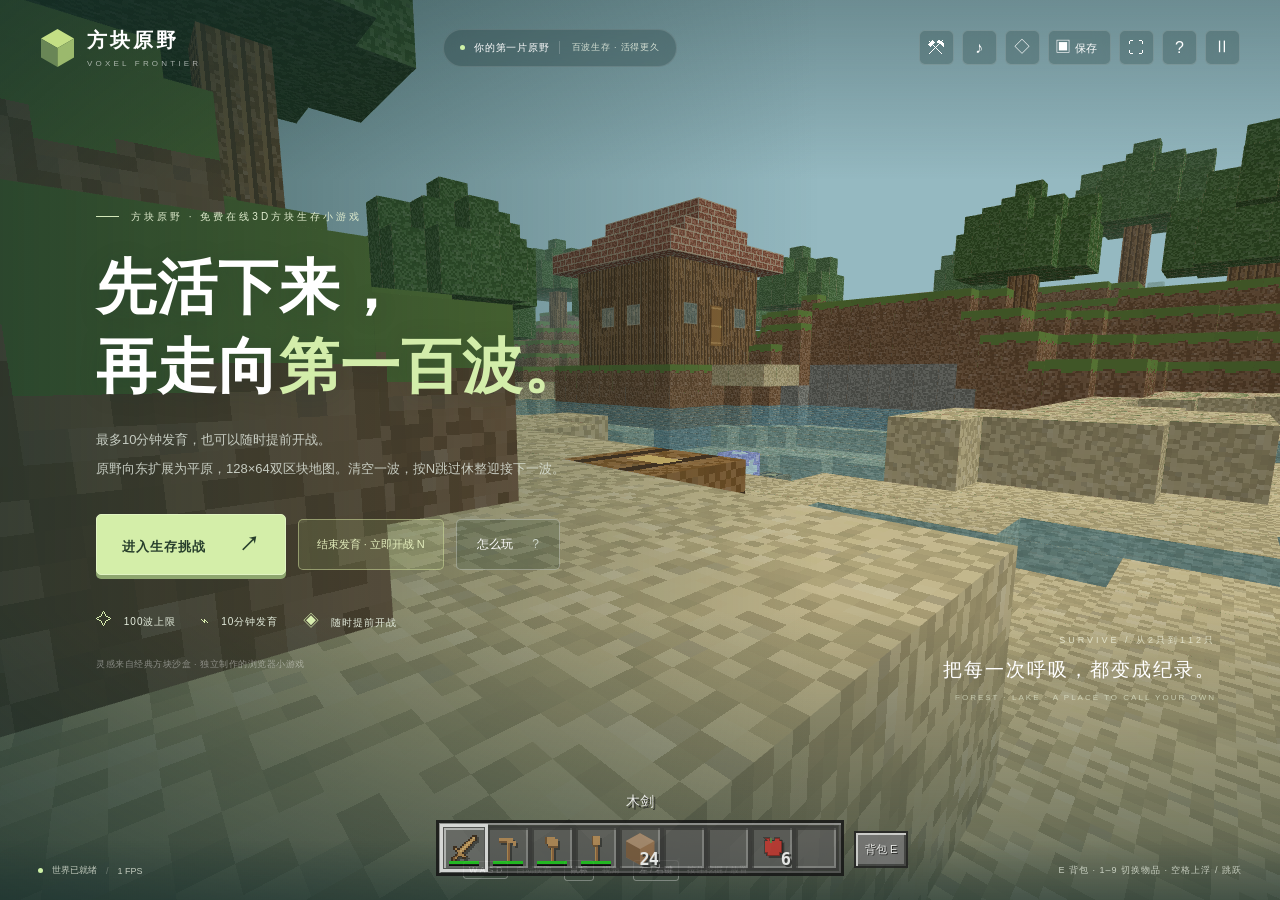
==== index.html @ 2c520bd6 "Add files via upload" ====
<!doctype html><html lang="zh-CN"><head><meta charset="UTF-8"><meta name="viewport" content="width=device-width,initial-scale=1,maximum-scale=1,user-scalable=no"><meta name="theme-color" content="#172e28"><title>方块原野：百波生存 - 免费在线3D方块生存小游戏</title><meta name="description" content="免费在线玩方块原野百波生存小游戏。采集挖掘、建造小屋、挑战100波僵尸与骷髅，选择四种增益，建造自动箭塔、争夺空投补给，体验跳劈暴击与连杀COMBO。无需下载，浏览器打开即玩。"><style>
*{box-sizing:border-box}body{margin:0;overflow:hidden;background:#a3c6c2;color:#fff;font-family:Inter,'PingFang SC','Microsoft YaHei',sans-serif;user-select:none}button,a{-webkit-tap-highlight-color:transparent}button{cursor:pointer;font:inherit}button:focus-visible,a:focus-visible{outline:2px solid #d0f09b;outline-offset:4px}#world{position:fixed;inset:0;width:100%;height:100%;display:block;touch-action:none}.vignette{position:fixed;inset:0;pointer-events:none;background:linear-gradient(90deg,#132e2b9c,transparent 64%),linear-gradient(0deg,#142c2c8a,transparent 32%,transparent 80%,#142c2c50)}body.playing .vignette{background:linear-gradient(0deg,#142c2c65,transparent 21%,transparent 85%,#142c2c40)}header{position:fixed;top:0;width:100%;display:flex;justify-content:space-between;align-items:center;padding:27px 40px;z-index:4}.brand{display:flex;gap:12px;align-items:center;text-decoration:none;color:white}.brand>span{font-size:20px;letter-spacing:3px;font-weight:800}.brand small{display:block;font-size:8px;letter-spacing:3.2px;font-weight:500;opacity:.6;margin-top:5px}.worldtag{display:flex;align-items:center;gap:9px;font-size:11px;letter-spacing:.8px;background:#172f3048;backdrop-filter:blur(10px);border:1px solid #ffffff20;padding:11px 16px;border-radius:25px}.worldtag i,.live-dot{width:5px;height:5px;display:inline-block;background:#cef1a7;border-radius:50%}.worldtag span{border-left:1px solid #ffffff35;padding-left:12px;color:#d4dfd3;font-size:10px}nav{display:flex;gap:8px}nav button{height:35px;min-width:35px;color:#fff;border:1px solid #ffffff28;background:#18343240;border-radius:6px;backdrop-filter:blur(8px)}nav button:hover{background:#ffffff25}nav span{font-size:11px;padding-right:7px}.menu{position:fixed;inset:0;z-index:2;display:flex;align-items:center;padding:100px 7.5% 120px;pointer-events:none}.hero{pointer-events:auto}.eyebrow{font-size:10px;letter-spacing:3px;color:#e0ecce;display:flex;align-items:center;gap:12px}.eyebrow>span{width:23px;height:1px;background:#d3e7b9}h1{font-size:clamp(36px,4.7vw,70px);font-weight:800;line-height:1.32;letter-spacing:1px;margin:24px 0 20px;text-shadow:0 3px 24px #14372a30}h1 span{color:#d3edaa}.hero>p{font-size:13px;line-height:2.2;color:#e1e8dfd4;font-weight:400}.actions{display:flex;gap:12px;margin-top:30px;align-items:center}.primary{padding:16px 25px;background:#d4eea9;color:#273e2c;border:1px solid #e1f4c2;border-radius:5px;box-shadow:0 4px 0 #8ea66f;font-size:13px;font-weight:800;letter-spacing:1px}.primary span{margin-left:28px;font-size:20px}.primary:hover{background:#e2f6c1;transform:translateY(-1px)}.secondary{padding:16px 20px;background:#18372c38;border:1px solid #ffffff50;color:#fff;border-radius:5px;font-size:12px}.secondary span{margin-left:16px;color:#cdd7cb}.worldinfo{display:flex;gap:25px;margin-top:36px;font-size:10px;letter-spacing:1px;color:#e4eddd}.worldinfo i{font-style:normal;margin-right:7px;color:#d8edaf;font-size:16px}.note{font-size:9px;letter-spacing:.5px;color:#ffffff69;margin-top:26px}.scene-label{position:absolute;right:5%;bottom:160px;text-align:right;text-shadow:0 2px 15px #0004}.scene-label>span{font-size:9px;letter-spacing:3px;color:#eff1ddc9}.scene-label h2{font-size:19px;letter-spacing:2px;font-weight:500;margin:10px 0}.scene-label p{font-size:8px;letter-spacing:2px;color:#e3ebd0b0}footer{position:fixed;bottom:0;width:100%;padding:19px 38px;display:flex;align-items:center;justify-content:space-between;font-size:9px;color:#e1e8dacf;z-index:4;gap:18px;background:linear-gradient(0deg,#162e2d65,transparent)}.footer-left{display:flex;gap:9px;align-items:center}.divider{opacity:.4}kbd{font:inherit;display:inline-block;padding:3px 5px;border:1px solid #ffffff50;border-radius:3px;margin:0 5px 0 10px;color:white;font-size:9px}#controlsHint{font-size:9px;color:#e1e7dfaa}.footer-right{letter-spacing:1px}#hotbarWrap{position:fixed;bottom:64px;left:50%;transform:translateX(-50%);z-index:3;text-align:center;transition:opacity .2s;opacity:.85}body:not(.playing) #hotbarWrap{opacity:.65;pointer-events:none}.material-label{font-size:12px;margin-bottom:10px;text-shadow:0 2px 4px #172d23}.material-label small{font-size:8px;letter-spacing:1px;opacity:.6;margin-left:16px}#hotbar{display:flex;gap:4px;background:#162d2b90;border:1px solid #ffffff29;padding:6px;border-radius:7px;backdrop-filter:blur(10px)}.slot{position:relative;width:49px;height:48px;background:#e6efdb0d;border:1px solid #ffffff15;border-radius:3px;padding:8px;display:grid;place-items:center;color:#dce9c9}.slot.selected{border:2px solid #d8efaf;background:#d8efaf30;box-shadow:0 0 12px #c0ec9320;transform:translateY(-2px)}.slot small{position:absolute;top:2px;left:4px;font-size:8px;opacity:.65}.slot .cube{width:25px;height:28px;clip-path:polygon(50% 0,100% 25%,100% 75%,50% 100%,0 75%,0 25%);position:relative;background:var(--c)}.cube:before{content:'';position:absolute;inset:0;background:#0003;clip-path:polygon(0 25%,50% 50%,50% 100%,0 75%)}.cube:after{content:'';position:absolute;inset:0;background:#fff3;clip-path:polygon(0 25%,50% 0,100% 25%,50% 50%)}#hud{position:fixed;inset:0;pointer-events:none}.coordinates{position:absolute;top:107px;left:40px;display:flex;flex-direction:column;gap:7px;font-family:monospace;font-size:10px;letter-spacing:1px;color:#ffffffb0;text-shadow:0 1px 3px #0008}#crosshair{position:absolute;top:50%;left:50%;mix-blend-mode:difference}#crosshair i{position:absolute;left:-7px;top:-1px;width:14px;height:2px;background:white}#crosshair b{position:absolute;top:-7px;left:-1px;width:2px;height:14px;background:white}#target{position:absolute;top:calc(50% + 25px);left:50%;transform:translateX(-50%);font-size:10px;text-shadow:0 1px 4px #000;background:#122e2955;padding:4px 8px;border-radius:4px}#target:empty{display:none}.hidden{display:none!important}#toast{position:fixed;top:110px;left:50%;transform:translateX(-50%) translateY(-10px);opacity:0;background:#1b332de8;border:1px solid #d8edaf44;color:#e3efcd;padding:12px 20px;border-radius:6px;font-size:12px;z-index:10;transition:.2s;pointer-events:none}#toast.show{opacity:1;transform:translateX(-50%) translateY(0)}.dialog{position:fixed;inset:0;z-index:9;background:#102b287a;backdrop-filter:blur(10px);display:grid;place-items:center;padding:24px}.dialog-card{background:#1c3532;border:1px solid #cfe1b636;padding:40px;max-width:800px;position:relative;box-shadow:0 25px 100px #0005;border-radius:10px}.dialog-card h2{font-size:28px;margin:18px 0 28px}.close{position:absolute;right:15px;top:12px;background:none;border:none;color:#cddbc5;font-size:25px}.guide-grid{display:grid;grid-template-columns:repeat(3,1fr);gap:25px}.guide-grid b{color:#daecbd;font-size:12px}.guide-grid p{font-size:10px;line-height:2.3;color:#b8c9c1}.guide-grid kbd{margin-left:0}.tip{font-size:10px;color:#c8d8bb;padding:15px 0;border-top:1px solid #ffffff15;line-height:1.8}.dialog .primary{font-size:11px;padding:13px 20px}#resetWrap{margin-top:20px}#resetWrap button{border:0;background:none;color:#e9d4b6;text-decoration:underline;font-size:10px;padding:0;margin-right:12px}#resetWrap span{font-size:9px;color:#ffffff60}#touch{position:fixed;inset:0;pointer-events:none;z-index:3}.dpad{position:absolute;bottom:130px;left:25px;width:134px;height:134px}.dpad button,.touch-actions button{pointer-events:auto;touch-action:none;border:1px solid #ffffff45;background:#17383266;color:white;backdrop-filter:blur(5px);border-radius:8px;width:42px;height:42px}.up{position:absolute;top:0;left:46px}.left{position:absolute;top:46px;left:0}.down{position:absolute;top:46px;left:46px}.right{position:absolute;top:46px;left:92px}.touch-actions{position:absolute;bottom:143px;right:22px;display:grid;grid-template-columns:52px 52px;gap:8px}.touch-actions button{font-size:11px;width:52px;height:42px}body.playing .scene-label{display:none}@media(max-width:850px){header{padding:19px 22px}.brand>span{font-size:16px}.brand svg{width:26px}.worldtag{display:none}.menu{padding:95px 7% 130px}h1{font-size:45px}.scene-label{display:none}footer{padding:15px 22px}.footer-right{display:none}.coordinates{left:22px;top:90px}.guide-grid{grid-template-columns:1fr;gap:10px}.dialog-card{padding:25px;max-height:90vh;overflow:auto}.dialog-card h2{font-size:23px;margin:15px 0}.guide-grid p{margin:5px 0}.slot{width:40px;height:42px}#hotbarWrap{bottom:58px}}@media(max-width:550px){header{padding:16px}.brand{gap:8px}.brand small{font-size:6px}.brand>span{font-size:15px}nav{gap:5px}nav button{min-width:30px;height:30px}nav span{display:none}h1{font-size:35px;margin:20px 0}.hero>p{font-size:11px}.menu{padding:100px 24px 150px;align-items:center}.eyebrow{font-size:8px;letter-spacing:2px}.actions{margin-top:22px}.primary{padding:12px 17px;font-size:12px}.primary span{margin-left:8px}.secondary{padding:15px 13px;font-size:11px}.worldinfo{gap:17px;margin-top:25px;font-size:9px}.note{font-size:8px;margin-top:18px}.slot{width:32px;height:35px;padding:4px}.slot .cube{width:20px;height:23px}#hotbar{gap:2px;padding:4px}#hotbarWrap{bottom:55px;width:max-content}.material-label small{display:none}footer{padding:14px 16px;font-size:8px}#controlsHint{display:none}#fps{display:none}.divider{display:none}#toast{font-size:10px;max-width:85vw;width:max-content;top:90px}.dialog{padding:15px}.dialog-card{padding:25px}.dialog-card h2{font-size:21px}}
#world{image-rendering:pixelated}#toolbelt{display:flex;justify-content:center;gap:5px;margin-bottom:6px;align-items:center}#toolbelt button{font-size:10px;color:#e5ebdc;background:#142f28c9;border:1px solid #a6b5976b;border-radius:2px;padding:7px 11px;box-shadow:inset 1px 1px #ffffff18,inset -2px -2px #0004}#toolbelt button.selected{border-color:#e6efc6;background:#728458d9;color:#fff}#toolName{display:none}#toolHint{font-size:9px;color:#eff4df;text-shadow:0 2px 3px #000;margin-bottom:9px;letter-spacing:.5px}#hotbar{border-radius:2px;border:2px solid #9a9c8e;background:#22291ce0;box-shadow:inset 1px 1px #fff4,2px 2px 0 #0006}.slot{border-radius:0;border:2px solid #58634e;box-shadow:inset 2px 2px #0006,inset -1px -1px #ffffff25;background:#757f6580}.slot.selected{transform:none;border:2px solid #f1f3d5;box-shadow:inset 1px 1px #fff6,0 0 0 1px #172016;background:#a2ad8b66}#waterHint{position:absolute;top:140px;left:40px;font-size:11px;color:#d8f4ff;background:#14394b9e;border:1px solid #91d1d059;padding:9px 12px;border-radius:3px}body.underwater:after{content:'';position:fixed;inset:0;z-index:1;pointer-events:none;background:#1073ab3c;box-shadow:inset 0 0 140px #043e79a8}#miningUI{position:absolute;left:50%;top:calc(50% + 60px);transform:translateX(-50%);width:205px;text-shadow:0 1px 3px #000;font-size:10px;color:#fff}#miningUI>div:first-child{display:flex;justify-content:space-between;gap:15px;margin-bottom:7px}.mine-track{height:8px;background:#1b211ad9;border:1px solid #e1e4d585;padding:1px;box-shadow:0 1px 3px #0005}.mine-track i{display:block;height:100%;background:#b6db6c;width:0}#miningUI small{display:block;font-size:8px;text-align:center;opacity:.8;margin-top:6px}#handView{position:absolute;right:7%;bottom:12%;font-size:94px;filter:drop-shadow(8px 10px 0 #0003);transform:rotate(-20deg);image-rendering:pixelated;opacity:.93}body.mining #handView{animation:dig-swing .32s ease-in-out infinite}@keyframes dig-swing{0%,100%{transform:translate(0,0) rotate(-20deg)}50%{transform:translate(-24px,-24px) rotate(-48deg)}}.material-label{margin-bottom:7px}body:not(.playing) #hotbarWrap{opacity:.7}@media(max-width:850px){#waterHint{left:22px;top:120px}#toolbelt button{padding:5px 9px;font-size:9px}}@media(max-width:550px){#waterHint{left:15px;top:118px;font-size:9px;max-width:85vw}#toolHint{font-size:8px;margin-bottom:5px}#toolbelt button{padding:5px 9px;font-size:9px}#toolbelt{margin-bottom:5px}.material-label{display:none}#handView{font-size:63px;right:22%;bottom:29%}.dpad{bottom:175px}.touch-actions{bottom:185px}.touch-actions button{font-size:10px}#miningUI{top:calc(50% + 48px);width:175px}}
.stack-count{position:absolute;right:3px;bottom:1px;z-index:1;color:#fff;font-size:11px;font-family:monospace;text-shadow:1px 1px #18220e;pointer-events:none}#adventureHUD{position:absolute;inset:0}#questCard{position:absolute;top:172px;left:38px;width:245px;background:#18342ee8;border:1px solid #a6bc814a;border-radius:6px;padding:15px;backdrop-filter:blur(8px);box-shadow:0 10px 28px #10201826}.quest-top{display:flex;justify-content:space-between;align-items:center;font-size:9px;letter-spacing:1px;color:#e2d7ff}.quest-top b{font-size:11px;background:#b69be82b;padding:4px 7px;border-radius:3px}#questCard h3{font-size:13px;margin:12px 0 8px;color:#eaf0d7}#questCard p{font-size:11px;color:#d5e0c4;margin:0 0 10px}.quest-track{height:4px;background:#8b9c7333}.quest-track i{height:100%;display:block;background:#d2e694;transition:width .4s}#questCard small{font-size:9px;color:#9db6a4;line-height:1.8;display:block;margin-top:10px}#questOpen{display:flex;justify-content:space-between;pointer-events:auto;width:100%;padding:10px 0 0;margin-top:12px;border:0;border-top:1px solid #e0efbc22;background:none;color:#cde4ab;font-size:9px}#questOpen span{opacity:.65}#mapCard{position:absolute;right:38px;top:110px;width:142px;background:#19342bce;padding:7px;border:1px solid #b6c99b59;border-radius:5px;backdrop-filter:blur(6px)}#dayClock{font-size:9px;color:#e4e8c9;padding:2px 0 7px;text-align:center}#minimap{display:block;width:126px;height:126px;border:1px solid #d4dfb43b;image-rendering:pixelated}.waypoint{display:flex;gap:5px;align-items:center;padding-top:7px;font-size:9px;color:#e9e1ba}.waypoint b{font-size:9px;flex:1;font-weight:500}.waypoint small{font-size:9px;opacity:.7}#compassArrow{display:inline-block;color:#dcc5ff;transform-origin:center;width:13px;text-align:center}#resourceBar{position:absolute;left:38px;bottom:83px;display:flex;gap:15px;align-items:center;background:#173329c9;border:1px solid #b4c69645;padding:11px 13px;border-radius:4px;font-size:13px;color:#e7d6ab}#resourceBar>span{display:flex;align-items:center;gap:5px}#resourceBar small{font-size:8px;color:#b3c6b0}#resourceBar b{font-size:12px;color:#f2edda}#useBtn{pointer-events:auto;background:none;border:0;border-left:1px solid #ffffff25;color:#d8edb6;padding:0 0 0 10px;font-size:9px}#useBtn kbd{margin:0 3px 0 0}#useHint{position:absolute;left:50%;top:calc(50% + 48px);transform:translateX(-50%);font-size:9px;color:#e8eddab3;text-shadow:0 1px 3px #11241d}body.mining #useHint{display:none}#pickup{position:absolute;left:50%;bottom:260px;transform:translateX(-50%);font-size:12px;font-weight:600;color:#e5efbb;text-shadow:0 2px 3px #132f20;opacity:0;pointer-events:none}#pickup.pop{animation:pickup 1.3s ease-out}@keyframes pickup{0%{opacity:0;translate:0 12px}20%{opacity:1}80%{opacity:1}100%{opacity:0;translate:0 -20px}}.workshop-card{background:#1b342d;border:1px solid #c6d8a349;border-radius:8px;padding:35px;max-width:960px;width:100%;max-height:92vh;overflow:auto;position:relative;box-shadow:0 25px 100px #0006}.workshop-card h2{font-size:28px;margin:16px 0 10px}.workshop-intro{font-size:11px;line-height:1.8;color:#a9c19e}.workshop-grid{display:grid;grid-template-columns:1fr 1fr;gap:35px;margin-top:24px}.workshop-grid h3{font-size:12px;color:#d8e8b4;letter-spacing:1px;margin:0 0 9px}.workshop-grid section>p{font-size:10px;line-height:1.9;color:#9fb7a4}.recipe{display:flex;align-items:center;gap:12px;background:#40523926;border:1px solid #a0b38a2b;padding:13px 12px;margin:9px 0;border-radius:4px}.recipe-icon{font-size:25px}.recipe>div{flex:1}.recipe b{font-size:12px}.recipe small,.recipe em{display:block;font-size:9px;margin-top:5px;color:#a9c29b;font-style:normal}.recipe em{color:#d0c69e}.recipe button,.relic-card button,.camp-summary button,.build-switch button{background:#b7d28b19;border:1px solid #bdcf9440;border-radius:3px;color:#d5e4b5;padding:9px 11px;font-size:10px}.recipe button:hover,.relic-card button:hover{background:#b7d28b33}.recipe button:disabled{opacity:.45;cursor:default}.relic-card{display:flex;gap:12px;align-items:center;padding:13px 0;border-bottom:1px solid #bdd09a24}.relic-card>span{color:#c6adff;font-size:28px;width:30px}.relic-card>div{flex:1}.relic-card b{font-size:12px;color:#e1d7f0}.relic-card p{font-size:9px;color:#9bb59f;line-height:1.7;margin:5px 0}.camp-summary{margin-top:20px;border-top:1px solid #bdcf9429;padding-top:17px}.camp-summary>b{font-size:11px;color:#e4e5b4}.camp-summary p{font-size:10px;line-height:1.9;color:#9fb7a4}.camp-summary button{margin-right:6px;margin-top:5px}.build-switch{margin-top:22px;background:#51654122;padding:15px;border-radius:4px}.build-switch p{font-size:10px;color:#a5bca0;line-height:1.8}.victory-card{text-align:center;background:#19352df5;border:1px solid #e0dfa056;border-radius:10px;padding:48px 42px;max-width:650px;box-shadow:0 0 100px #c3e6b322}.win-symbol{font-size:65px;color:#dfecaa;text-shadow:0 0 35px #d9ed9577}.victory-card .eyebrow{justify-content:center;font-size:9px}.victory-card h2{font-size:30px;line-height:1.4;margin:22px 0}.victory-card p{font-size:12px;line-height:2.2;color:#b7cdb7}.victory-card #winStats{font-size:10px;color:#dfd9a3;border-top:1px solid #c6d89b33;border-bottom:1px solid #c6d89b33;padding:17px 0;margin:23px 0}.victory-card small{display:block;color:#829f87;font-size:9px;margin-top:24px}.victory-card .secondary{margin-left:8px}.worldtag{font-size:10px}.worldtag span{font-size:9px}#hotbarWrap{bottom:59px}.material-label{font-size:10px}#toolHint{font-size:8px}#handView{bottom:13%}@media(max-width:1050px){#resourceBar small{display:none}#resourceBar{gap:10px}#questCard{width:215px;left:22px}#mapCard{right:22px}.workshop-card{padding:28px}#resourceBar{left:22px;bottom:220px}}@media(max-width:700px){.workshop-grid{grid-template-columns:1fr;gap:25px}.workshop-card h2{font-size:24px}.workshop-card{padding:26px 20px}#questCard{top:167px;left:15px;width:180px;padding:11px}#questCard h3{font-size:11px;line-height:1.6}#questCard small{font-size:8px}#questCard p{font-size:9px}#mapCard{right:15px;top:100px;width:104px;padding:5px}#minimap{width:92px;height:92px}#dayClock{font-size:8px}.waypoint b{font-size:8px}.waypoint small{font-size:8px}#resourceBar{left:15px;bottom:145px;padding:8px;gap:9px}#resourceBar>span{font-size:10px}#resourceBar b{font-size:10px}#useBtn{font-size:8px}#questOpen{font-size:8px}#questOpen span{display:none}.victory-card{padding:30px 22px}.victory-card h2{font-size:24px}.victory-card .secondary{display:block;margin:18px auto 0}.hero h1{font-size:clamp(32px,6vw,48px)}.note{max-width:270px;line-height:1.8}}@media(max-width:550px){header{gap:8px}#full,#soundBtn{display:none}.brand>span{font-size:13px}.brand svg{width:22px}.brand small{font-size:5px;letter-spacing:2px}nav button{min-width:29px;height:29px}nav{gap:4px}#questCard{top:158px;width:172px}#questCard small{max-height:28px;overflow:hidden}#mapCard{top:95px}#questCard h3{margin:7px 0}.quest-top{font-size:8px}.quest-top b{font-size:9px;padding:3px 5px}#resourceBar{bottom:151px}#handView{display:none}.workshop-card .eyebrow{font-size:8px;letter-spacing:1px}#useHint{font-size:8px;white-space:nowrap}.recipe{padding:12px 8px}.recipe button{padding:8px;font-size:9px}#pickup{bottom:280px}.menu{padding-bottom:185px}.hero>p{max-width:300px}}
#combatBars{position:absolute;bottom:218px;left:50%;transform:translateX(-50%);width:445px;text-shadow:1px 2px #142117}.life-row{display:flex;justify-content:space-between;font-family:monospace;font-size:20px;letter-spacing:1px}#health{color:#df6c5d}#hunger{color:#cb9b56}#airBar{position:absolute;bottom:58px;right:0;font-size:21px;color:#a9e9ff;letter-spacing:2px}#airSeconds{position:absolute;bottom:84px;right:0;color:#c6e9f3;font-size:9px}.xp-track{margin-top:6px;height:4px;border:1px solid #111b0ee8;background:#24311cf2}.xp-track i{display:block;height:100%;background:#b8d557;width:0}.combat-sub{display:flex;justify-content:space-between;font-size:8px;color:#e5e8c7;margin-top:6px;letter-spacing:.5px}#attackMeter{position:absolute;top:calc(50% + 22px);left:50%;transform:translateX(-50%);width:110px;text-align:center;font-size:8px;color:#e5ecce;text-shadow:0 1px 3px #000}#attackMeter>div{margin:5px auto 0;height:3px;width:60px;background:#13241dd9}#attackFill{display:block;height:100%;background:#e5dfaf}#useHint{top:calc(50% + 60px)}#enemyHud{position:absolute;left:50%;top:calc(50% - 85px);transform:translateX(-50%);width:180px;text-shadow:0 1px 3px #102213;font-size:11px}#enemyHud b{font-weight:500}#enemyHud small{float:right;font-size:9px;color:#e2d6bc}#enemyHud>div{height:5px;background:#2a1a1abf;border:1px solid #f1d3c544;margin-top:6px}#enemyLife{display:block;height:100%;background:#d17963}#damageFlash{position:fixed;inset:0;z-index:8;pointer-events:none;opacity:0;box-shadow:inset 0 0 130px 40px #c43635b5;transition:opacity .15s}#damageFlash.flash{opacity:1}body.swinging #handView{animation:sword-swing .28s ease-out}@keyframes sword-swing{0%,100%{transform:rotate(-20deg)}45%{transform:translate(-100px,-25px) rotate(-75deg)}}#shieldView{position:absolute;left:10%;bottom:13%;width:120px;height:170px;background:repeating-linear-gradient(90deg,#947144 0 23px,#6b5033 24px 26px);border:9px solid #8c9c8d;clip-path:polygon(0 0,100% 0,100% 72%,50% 100%,0 72%);transform:rotate(8deg);box-shadow:inset 0 0 0 3px #394b3b;opacity:.95}#shieldView i{display:block;width:17px;height:100%;margin:auto;background:#b6bbaa}#combatActions{position:absolute;right:38px;bottom:82px;display:flex;gap:6px;pointer-events:auto}#combatActions button{touch-action:none;background:#1b342cdf;border:1px solid #9eae7b6b;border-radius:4px;color:#ece7c7;min-width:40px;height:39px;font-size:15px;padding:6px 10px}#combatActions small{font-size:8px;margin-left:5px;color:#b9c99e}#foodAmount{font-size:11px}#graveHint{position:absolute;left:38px;bottom:63px;font-size:9px;color:#e1d9b0;text-shadow:0 1px 3px #102013}#defenseHUD{position:absolute;top:108px;left:50%;transform:translateX(-50%);text-align:center;border:1px solid #d8b48280;background:#492d23da;padding:12px 24px;border-radius:5px;box-shadow:0 0 30px #af6a3429}#defenseHUD b{display:block;font-size:13px;color:#f0d39c}#defenseHUD span{display:block;margin-top:7px;color:#dbc4a6;font-size:10px}.combat-workshop{grid-column:1/-1;border-top:1px solid #c5d69b3b;padding-top:23px}.combat-heading{display:flex;justify-content:space-between;align-items:center}.combat-heading label{font-size:10px;color:#b2c49a}.combat-heading select{background:#2c4435;color:#e4edca;border:1px solid #91a67166;border-radius:4px;margin-left:8px;padding:7px 14px}.combat-heading p{font-size:10px;color:#adc098}.combat-workshop>p{font-size:10px;color:#b3c39e;line-height:1.8}.combat-recipes{display:grid;grid-template-columns:repeat(4,1fr);gap:10px;margin-top:16px}.combat-recipes article{padding:14px 12px;background:#52624024;border:1px solid #a2b17e2e;border-radius:4px}.combat-recipes b{font-size:12px;color:#e0dfb7}.combat-recipes p{font-size:9px;color:#a6b893;min-height:27px;line-height:1.8}.combat-recipes button,.equipment-state button{border:1px solid #a5ba7f66;background:#63774244;color:#e0eac3;padding:8px 9px;border-radius:3px;font-size:10px}.equipment-state{display:flex;flex-wrap:wrap;gap:12px;align-items:center;margin-top:15px;color:#c2d0a8;font-size:10px}.combat-tips{border-top:1px solid #ffffff15;padding-top:13px}.death-card{background:#342722f5;border:1px solid #bf9b7c66;border-radius:9px;max-width:510px;text-align:center;padding:45px 38px}.death-card .eyebrow{justify-content:center;color:#c8b19a}.death-card h2{font-size:39px;letter-spacing:5px;margin:25px 0;color:#efdac5}.death-card p{font-size:12px;color:#c9baa9;line-height:2}.death-card small{display:block;margin-top:26px;font-size:9px;line-height:1.9;color:#9e8e7f}body.creative #health,body.creative #hunger{opacity:.35}body.mining #attackMeter{display:none}#death{z-index:12}#miningUI{top:calc(50% + 73px)}@media(max-width:1050px){#combatActions{right:22px;bottom:80px}#combatBars{width:410px}.life-row{font-size:18px}#graveHint{left:22px;bottom:201px}}@media(max-width:700px){#combatBars{bottom:208px;width:340px}.life-row{font-size:15px;letter-spacing:0}.combat-sub{font-size:7px}#combatActions{right:15px;bottom:145px;max-width:155px;flex-wrap:wrap;justify-content:flex-end}#combatActions button{height:35px;padding:5px 8px;min-width:34px}#graveHint{left:15px;bottom:131px;font-size:8px;max-width:210px}#defenseHUD{top:80px;padding:8px 15px;min-width:200px}#defenseHUD b{font-size:11px}.combat-recipes{grid-template-columns:1fr 1fr}.combat-recipes article{padding:12px 10px}.equipment-state{gap:8px}#shieldView{width:80px;height:110px;left:8%;bottom:30%}}@media(max-width:550px){#combatBars{bottom:198px;width:300px}.life-row{font-size:14px}#resourceBar{bottom:115px}#graveHint{bottom:101px;max-width:200px;font-size:7px}#combatActions{bottom:155px;right:15px;gap:4px}#combatActions button{width:40px;padding:4px}#combatActions small{display:none}#enemyHud{width:145px;top:calc(50% - 65px)}#attackMeter{top:calc(50% + 23px);font-size:7px}#handView{display:block;font-size:50px;right:10%;bottom:25%;opacity:.85}#handTool svg{width:85px;height:115px}#toolbelt button{font-size:8px;padding:5px 6px}.touch-actions{bottom:248px}.dpad{bottom:248px}#questCard{width:159px;top:151px;padding:9px}#questCard small{max-height:24px;line-height:1.5}#questOpen{margin-top:7px;padding-top:7px}#questCard h3{font-size:10px}.death-card{padding:30px 23px}.death-card h2{font-size:31px}}
.production-workshop{grid-column:1/-1;border-top:1px solid #b7cb9a40;padding-top:23px;scroll-margin-top:20px}.production-workshop h3{font-size:13px;color:#e2e4b1}.production-workshop .combat-heading p{font-size:10px;color:#a3bb9a;line-height:1.8}#homeStocks,#foodStocks{font-size:11px;line-height:2;background:#4d60412e;border:1px solid #a6bd8030;padding:9px 13px;color:#dce7bd;border-radius:4px;margin:8px 0}#foodStocks{color:#dfcaa4;background:#77613922}.production-grid{display:grid;grid-template-columns:1fr 1fr;gap:14px;margin-top:17px}.production-grid article{padding:17px;border:1px solid #a8b78730;background:#35503a27;border-radius:4px}.production-grid h4{font-size:13px;color:#dde4b9;margin:0 0 10px}.production-grid p{font-size:10px;line-height:1.9;color:#a8bca1}.production-grid button{display:block;border:1px solid #a9bf7e4f;border-radius:3px;background:#60764426;color:#e0e7bd;padding:9px 11px;font-size:10px;margin-top:8px;width:100%;text-align:left}.production-grid button:hover{background:#70874944}.production-grid small{display:block;font-size:10px;color:#e1cda4;line-height:1.8}.furnace-track{height:5px;background:#18281e;margin:9px 0 13px}.furnace-track i{display:block;height:100%;background:#e0a566;transition:width .3s}#furnaceStatus{font-size:10px;color:#dac9a6;margin-top:10px}#farmHint{position:absolute;left:38px;bottom:46px;font-size:8px;color:#bcd6a4;text-shadow:0 1px 3px #13291a}#toolbelt{gap:3px}#toolbelt button{padding:7px 8px}#toolHint{max-width:440px;white-space:nowrap}.workshop-card{max-width:1000px}@media(max-width:700px){.production-grid{grid-template-columns:1fr}.production-grid article{padding:14px}.production-workshop .combat-heading{display:block}#farmHint{left:15px;bottom:87px;font-size:7px;max-width:210px}#toolbelt button{padding:5px 7px;font-size:9px}#homeStocks,#foodStocks{font-size:10px}.production-grid h4{font-size:12px}}@media(max-width:550px){#toolbelt{gap:2px}#toolbelt button{padding:5px;font-size:8px}#toolHint{font-size:7px;max-width:310px;overflow:hidden;text-overflow:ellipsis}#farmHint{bottom:89px;font-size:6px;max-width:190px}.production-grid article{padding:12px}}
#productionOpen{pointer-events:auto;display:block;background:#b4c98212;border:1px solid #c6d69929;border-radius:3px;padding:8px 9px;margin-top:9px;width:100%;color:#d7dfa9;font-size:9px;text-align:left}.workshop-card>.close{position:sticky;top:0;float:right;z-index:2;width:32px;height:32px;background:#1b342df2;border:1px solid #afc18c33;border-radius:4px;margin:-13px -13px 0 0}@media(max-width:550px){#productionOpen{font-size:8px;padding:6px;margin-top:7px}}
.prep-action{border:1px solid #d1df9b85!important;background:#c3dc8b25!important;color:#e3edbc!important;cursor:pointer}#endPrep{pointer-events:auto;display:block;width:100%;padding:10px 8px;margin-top:12px;border-radius:4px;font-size:11px;box-shadow:inset 0 0 18px #b8d68a0e}#endPrep:hover,#menuEndPrep:hover{background:#c3dc8b42!important}.actions{flex-wrap:wrap}#menuEndPrep{padding:17px 18px;font-size:11px}.wave-rules{background:#4054321a;border:1px solid #a8bd8533;padding:17px;border-radius:5px}.wave-rules>p{font-size:10px;line-height:1.9;color:#b7c9a6}.wave-number-rule{font-size:15px;line-height:1.8;color:#e1e8b8;padding:12px 0;letter-spacing:1px;border-top:1px solid #c5d69b29;border-bottom:1px solid #c5d69b29;margin:12px 0}#workshopEndPrep{font-size:11px;width:100%;margin:12px 0;padding:12px}#waveTimer{position:absolute;top:103px;left:50%;transform:translateX(-50%);font-size:12px;color:#e8edc4;background:#17352bd4;border:1px solid #b4c9905e;border-radius:4px;padding:9px 17px;letter-spacing:1px}#defenseHUD{top:149px;min-width:235px;padding:10px 20px}#eatFleshBtn{font-size:11px!important;color:#dcc0a5!important}#fleshAmount{color:#f1e7c8;font-size:12px}.death-card h2{font-size:33px}#questCard{width:255px}.scene-label{bottom:190px}@media(max-width:850px){#questCard{width:215px}#waveTimer{top:93px;font-size:10px}#defenseHUD{top:133px;padding:8px 12px;min-width:190px}}@media(max-width:550px){#questCard{width:169px}#endPrep{font-size:9px;padding:8px 5px;margin-top:8px}#waveTimer{top:79px;font-size:9px;padding:6px 10px}#defenseHUD{top:115px;font-size:10px;min-width:175px}#menuEndPrep{padding:12px 14px;font-size:10px}.wave-rules{padding:13px}.wave-number-rule{font-size:12px}#combatActions{max-width:151px}.hero h1{font-size:34px}.scene-label{display:none}.worldinfo{gap:15px;font-size:8px}#combatActions button{width:auto;min-width:39px}#eatFleshBtn{font-size:9px!important}}
/* Classic, pixel-edged inventory and unified nine-slot hotbar. */
#toolbelt{display:none!important}#hotbarWrap{bottom:24px;opacity:1!important;width:max-content;max-width:100vw;--slot-size:44px}#hotbar{gap:0;padding:3px;background:#343434ba;border:3px solid #161616;border-radius:0;box-shadow:inset 2px 2px #969696,inset -2px -2px #555;backdrop-filter:none;overflow:visible}#hotbar .slot{width:var(--slot-size);height:var(--slot-size);border:2px solid #373737;background:#7778;box-shadow:inset 2px 2px #2228,inset -2px -2px #ddd5;margin:0;padding:5px;overflow:visible}#hotbar .slot.selected{outline:3px solid #ececec;outline-offset:-1px;border-color:#555;box-shadow:inset 2px 2px #fff9,0 0 0 2px #181818;z-index:2;background:#aaa6}.mc-slot svg{width:100%;height:100%;display:block;image-rendering:pixelated;filter:drop-shadow(2px 2px #0006)}.mc-slot .cube{width:29px;height:32px;image-rendering:pixelated;filter:drop-shadow(2px 2px #0006)}.stack-count{right:2px;bottom:0;font-size:17px;font-weight:700;font-family:monospace;line-height:1;text-shadow:2px 2px #303030;letter-spacing:-1px}.item-durability{position:absolute;left:5px;right:5px;bottom:3px;height:4px;background:#161616;box-shadow:0 1px #000}.item-durability i{display:block;height:3px}.material-label{font-size:14px;margin-bottom:9px;text-shadow:2px 2px #222;font-family:monospace}.material-label #buildMode,.material-label small{display:none}#toolHint{display:none}#inventoryBtn{position:absolute;left:calc(100% + 10px);bottom:8px;background:#777;border:2px solid #222;box-shadow:inset 2px 2px #ddd,inset -2px -2px #444;color:white;text-shadow:1px 1px #222;font-size:11px;white-space:nowrap;padding:9px}#inventory{position:fixed;inset:0;z-index:12;display:grid;place-items:center;background:#0009;color:#353535;font-family:monospace;padding:12px;--cell:44px}.mc-inventory{position:relative;padding:22px 16px 13px;background:#c6c6c6;border:3px solid #121212;box-shadow:inset 3px 3px #fff,inset -3px -3px #555,0 20px 80px #0007;max-height:95vh;overflow:auto;width:calc(var(--cell)*9 + 38px)}#closeInventory{position:absolute;right:7px;top:5px;background:none;border:0;font-size:23px;color:#444;padding:0 4px}.inventory-top{display:flex;align-items:center;gap:12px;min-height:148px}.equipment-column{width:85px;display:flex;flex-direction:column;gap:12px;font-size:10px;line-height:1.7}.equipment-column>div{padding:5px;background:#999;border:2px solid;border-color:#555 #fff #fff #555;min-height:42px}#inventoryPlayer{align-self:stretch;display:grid;place-items:center;background:#181818;width:85px;min-width:60px;border:2px solid;border-color:#555 #fff #fff #555}#inventoryPlayer svg{width:65px;height:115px;image-rendering:pixelated}.inventory-craft{flex:1;font-size:12px}.inventory-craft b{font-weight:normal}.craft-decoration{display:grid;grid-template-columns:26px 26px 15px 30px;grid-template-rows:26px 26px;gap:3px;margin:10px 0}.craft-decoration i{background:#8b8b8b;border:2px solid;border-color:#373737 #fff #fff #373737}.craft-decoration i:nth-child(3){grid-row:2;grid-column:1}.craft-decoration i:nth-child(4){grid-row:2;grid-column:2}.craft-decoration span{grid-column:3;grid-row:1/3;align-self:center}.craft-decoration i:last-child{grid-column:4;grid-row:1/3;height:34px;align-self:center}#inventoryCraft{color:white;text-shadow:1px 1px #222;background:#777;border:2px solid #222;box-shadow:inset 2px 2px #bbb,inset -2px -2px #444;padding:7px;font-size:10px}.inventory-craft small{display:block;font-size:9px;margin-top:6px;color:#555}.mc-inventory h2{font-size:14px;font-weight:400;margin:14px 0 7px}#backpackGrid,#inventoryHotbar{display:grid;grid-template-columns:repeat(9,var(--cell));gap:0}#inventoryHotbar{margin-top:10px}#inventory .mc-slot{width:var(--cell);height:var(--cell);padding:5px;border:2px solid;border-color:#373737 #fff #fff #373737;background:#8b8b8b;box-shadow:inset 1px 1px #555;border-radius:0;transform:none}#inventory .mc-slot:hover{background:#b7b7b7}#inventory .mc-slot.selected{outline:2px solid #f5f5f5;outline-offset:-4px}#inventory .mc-slot.carried{background:#b4bca3;outline:2px dashed #fff;outline-offset:-5px}.inventory-instructions{font-size:10px;line-height:1.8;margin:12px 0 0;color:#555}#inventoryOverflow{font-size:10px;max-height:46px;overflow:auto;line-height:1.6;margin:6px 0 0;color:#684e25}#inventoryOverflow:empty{display:none}#survivalHUD{bottom:95px}body.playing footer{display:none}@media(max-width:550px){#hotbarWrap{--slot-size:calc((100vw - 24px)/9);bottom:16px}.material-label{display:block;font-size:12px}#inventoryBtn{bottom:calc(var(--slot-size) + 35px);left:auto;right:0;padding:6px}#inventory{--cell:calc((100vw - 62px)/9)}.mc-inventory{padding-top:22px}.inventory-top{min-height:125px;gap:7px}.equipment-column{width:65px;font-size:9px}#inventoryPlayer{width:60px}.craft-decoration{transform:scale(.85);transform-origin:left center}.inventory-craft{font-size:10px}#inventoryCraft{font-size:9px}.mc-slot .cube{width:22px;height:25px}.stack-count{font-size:14px}.inventory-instructions{font-size:9px}#inventory .mc-slot{padding:3px}}
#inventoryBtn{pointer-events:auto}body:not(.playing) #hotbarWrap{opacity:.85!important}
#hotbarWrap{z-index:5}
#criticalHit{position:fixed;z-index:6;left:50%;top:calc(50% - 72px);transform:translateX(-50%);pointer-events:none;opacity:0;font:700 17px monospace;color:#ffe1a3;white-space:nowrap;text-shadow:2px 2px #512e1b,-1px -1px #241b14;letter-spacing:1px}#criticalHit.active{animation:critical-impact .55s ease-out both}#criticalHit:before,#criticalHit:after{content:'';position:absolute;left:50%;top:62px;width:46px;height:4px;background:#fff3cd;box-shadow:0 0 0 2px #7f4d34;transform:translateX(-50%) rotate(45deg)}#criticalHit:after{transform:translateX(-50%) rotate(-45deg)}@keyframes critical-impact{0%{opacity:0;scale:.8}16%{opacity:1;scale:1.12}45%{opacity:1;scale:1}100%{opacity:0;translate:0 -20px;scale:1}}@media(prefers-reduced-motion:reduce){#criticalHit.active{animation:none;opacity:1}#criticalHit:before,#criticalHit:after{display:none}}
#impactMarker{position:fixed;z-index:5;left:50%;top:50%;transform:translate(-50%,-50%);pointer-events:none;opacity:0;font:30px/1 monospace;color:#fff1cc;text-shadow:1px 1px #402615}#impactMarker.active{opacity:1}#impactMarker.kill{color:#b8f077;font-size:36px}#killFeedback{position:fixed;z-index:5;left:50%;top:calc(50% + 80px);transform:translateX(-50%);pointer-events:none;opacity:0;font:700 16px monospace;color:#c9f39b;text-shadow:2px 2px #22331a;white-space:nowrap}#killFeedback.active{animation:kill-pop 1.4s ease-out both}@keyframes kill-pop{0%{opacity:0;translate:0 8px;scale:.9}12%,65%{opacity:1;translate:0 0;scale:1}100%{opacity:0;translate:0 -10px}}@media(prefers-reduced-motion:reduce){#killFeedback.active{animation:none;opacity:1}}
.perk-card{padding:32px;background:#c6c6c6;color:#333;border:3px solid #171717;box-shadow:inset 3px 3px #fff,inset -3px -3px #555;max-width:800px;width:100%;max-height:92vh;overflow:auto}.perk-card .eyebrow{color:#56693a}.perk-card h2{font-size:28px;margin:16px 0}.perk-card p{font-size:12px;line-height:1.9;color:#555}.perk-options{display:grid;grid-template-columns:repeat(4,1fr);gap:12px;margin:24px 0}.perk-options button{display:flex;flex-direction:column;gap:14px;align-items:center;padding:24px 12px;background:#858585;color:#fff;border:3px solid;border-color:#eee #444 #444 #eee;text-shadow:1px 1px #222}.perk-options button:hover,.perk-options button:focus-visible{background:#6c8251;outline:2px solid #e0f1b3}.perk-options button>span{font-size:36px;color:#e0f1aa}.perk-options small{font-size:11px;line-height:1.8;font-weight:normal}#progressHUD{position:fixed;right:18px;top:100px;z-index:4;display:none;flex-direction:column;gap:7px;max-width:300px;padding:12px;background:#1c2d23ab;border:1px solid #bccda355;pointer-events:none;font-size:10px;text-shadow:1px 1px #152417}body.playing #progressHUD{display:flex}#perkStatus{font-size:12px;color:#e6f4b4}#airdropStatus{color:#ffe2a0}#historyStatus{color:#c4ceba}#dashButton{pointer-events:auto;padding:8px;color:#fff;background:#335660;border:1px solid #a5d9da}#health{max-width:360px;white-space:normal;overflow-wrap:anywhere}@media(max-width:650px){.perk-card{padding:20px}.perk-options{grid-template-columns:repeat(2,1fr);gap:8px;margin:15px 0}.perk-options button{padding:12px 8px;gap:8px}.perk-options button>span{font-size:25px}.perk-card h2{font-size:22px}.perk-card p{font-size:10px}#progressHUD{top:70px;right:8px;max-width:190px;font-size:8px;padding:7px;gap:4px}#towerStatus,#historyStatus{display:none}#perkStatus{font-size:10px}}
#progressHUD{top:310px}@media(max-width:650px){#progressHUD{top:255px}}
#comboHUD{position:fixed;z-index:5;left:50%;top:24%;transform:translateX(-50%) skew(-5deg);display:flex;align-items:center;gap:13px;color:var(--combo-color,#fff0bc);text-shadow:2px 3px #15201d;pointer-events:none;font-family:monospace;background:linear-gradient(90deg,#15231d00,#15231d99,#15231d00);padding:8px 20px}body:not(.playing) #comboHUD{display:none}#comboRank{font-size:63px;line-height:1;font-weight:900;font-style:italic}#comboHUD>div{display:grid;grid-template-columns:auto auto;gap:3px 8px;align-items:end}#comboHUD small{font-size:10px;letter-spacing:2px}#comboCount{font-size:36px;line-height:.9}#comboTitle{grid-column:1/3;font-size:12px;font-weight:700;font-style:normal}#comboBest{grid-column:1/3;opacity:.65;font-size:9px!important;letter-spacing:0!important}.combo-track{grid-column:1/3;width:145px;height:4px;background:#090f0b99;margin:4px 0}.combo-track i{display:block;height:100%;background:var(--combo-color);box-shadow:0 0 7px var(--combo-color)}#comboHUD.combo-pop{animation:combo-punch .2s ease-out}@keyframes combo-punch{0%{scale:1.22}100%{scale:1}}#impactPulse{position:fixed;inset:0;pointer-events:none;z-index:2;opacity:0;box-shadow:inset 0 0 110px 5px #f4cf8c}#cameraShakeToggle{margin-right:12px;margin-bottom:12px}@media(max-width:650px){#comboHUD{top:28%;padding:5px 10px;gap:8px}#comboRank{font-size:40px}#comboCount{font-size:26px}.combo-track{width:100px}}@media(prefers-reduced-motion:reduce){#comboHUD.combo-pop{animation:none}#impactPulse{display:none}}
#skipRest{pointer-events:auto;display:block;width:100%;padding:10px 8px;margin-top:12px;border-radius:4px;font-size:11px}#workshopSkipRest{width:100%;font-size:11px;margin:12px 0}#menuSkipRest{font-size:11px}#mapCard{width:228px}#minimap{width:100%;height:auto;aspect-ratio:2/1}#progressHUD{top:300px}@media(max-width:650px){#mapCard{width:156px}#progressHUD{top:245px}}

/* Compact pixel sword with a vanilla-style equip pose and one short attack sweep. */
body.sword-equipped #handView{right:5%;bottom:11%;transform:perspective(600px) rotateY(-20deg) rotateZ(-12deg);transform-origin:23% 82%;filter:drop-shadow(3px 4px 0 #0004);opacity:1}
body.sword-equipped #handTool svg{width:205px;height:205px;image-rendering:pixelated}
body.sword-equipped.swinging #handView{animation:classic-sword-swing .28s ease-out both}
@keyframes classic-sword-swing{0%,100%{transform:perspective(600px) rotateY(-20deg) rotateZ(-12deg)}22%{transform:perspective(600px) translate(-12px,-8px) rotateY(-35deg) rotateZ(-20deg)}48%{transform:perspective(600px) translate(-58px,18px) rotateY(25deg) rotateX(-15deg) rotateZ(-62deg)}72%{transform:perspective(600px) translate(-24px,12px) rotateY(8deg) rotateZ(-35deg)}}
@media(max-width:650px){body.sword-equipped #handView{right:5%;bottom:24%}body.sword-equipped #handTool svg{width:135px;height:135px}}
@media(prefers-reduced-motion:reduce){body.sword-equipped.swinging #handView{animation:none}}

/* Large first-person sword, with the grip continuing beyond the lower-right edge. */
body.sword-equipped #handView{right:-3%;bottom:-9%;line-height:0}
body.sword-equipped #handTool svg{width:clamp(260px,48vh,440px);height:clamp(260px,48vh,440px)}
@media(max-width:650px){body.sword-equipped #handView{right:-5%;bottom:-5%}body.sword-equipped #handTool svg{width:clamp(180px,42vh,290px);height:clamp(180px,42vh,290px)}}

/* Three compact wrist-led cuts; no fullscreen trails or aim displacement. */
body.sword-equipped.swinging.chain-cut-0 #handView{animation:chain-diagonal .44s linear both}
body.sword-equipped.swinging.chain-cut-1 #handView{animation:chain-backhand .44s linear both}
body.sword-equipped.swinging.chain-cut-2 #handView{animation:chain-finisher .5s linear both}
/* Grip-anchored cuts: fast tip travel, quiet handle, unchanged recovery time. */
body.sword-equipped #handView{transform-origin:15.625% 84.375%}
@keyframes chain-diagonal{
0%,100%{transform:perspective(600px) translate3d(0,0,0) rotateY(-20deg) rotateZ(-12deg)}
8%{transform:perspective(600px) translate3d(2px,2px,0) rotateY(-28deg) rotateZ(0deg);animation-timing-function:cubic-bezier(.15,.8,.3,1)}
24%{transform:perspective(600px) translate3d(-4.0px,-4.800000000000001px,-12.0px) rotateY(20deg) rotateX(38deg) rotateZ(-52deg)}
26%{transform:perspective(600px) translate3d(-4.0px,-4.800000000000001px,-12.0px) rotateY(20deg) rotateX(38deg) rotateZ(-52deg);animation-timing-function:ease-out}
72%{transform:perspective(600px) translate3d(-3.2px,-3.2px,-9.600000000000001px) rotateY(24deg) rotateX(32deg) rotateZ(-45deg);animation-timing-function:ease-in-out}}
@keyframes chain-backhand{
0%,100%{transform:perspective(600px) translate3d(0,0,0) rotateY(-20deg) rotateZ(-12deg)}
8%{transform:perspective(600px) translate3d(-2px,2px,0) rotateY(8deg) rotateZ(-35deg);animation-timing-function:cubic-bezier(.15,.8,.3,1)}
24%{transform:perspective(600px) translate3d(-2.4000000000000004px,-4.800000000000001px,-12.0px) rotateY(-40deg) rotateX(38deg) rotateZ(24deg)}
26%{transform:perspective(600px) translate3d(-2.4000000000000004px,-4.800000000000001px,-12.0px) rotateY(-40deg) rotateX(38deg) rotateZ(24deg);animation-timing-function:ease-out}
72%{transform:perspective(600px) translate3d(-1.6px,-3.6px,-9.600000000000001px) rotateY(-36deg) rotateX(28deg) rotateZ(22deg);animation-timing-function:ease-in-out}}
@keyframes chain-finisher{
0%,100%{transform:perspective(600px) translate3d(0,0,0) rotateY(-20deg) rotateZ(-12deg)}
6%{transform:perspective(600px) translate3d(2px,-6px,0) rotateY(-25deg) rotateX(-12deg) rotateZ(-6deg);animation-timing-function:cubic-bezier(.15,.8,.3,1)}
16%{transform:perspective(600px) translate3d(-3.2px,-2.0px,-14.0px) rotateY(-10deg) rotateX(62deg) rotateZ(-24deg)}
20%{transform:perspective(600px) translate3d(-3.2px,-2.0px,-14.0px) rotateY(-10deg) rotateX(62deg) rotateZ(-24deg);animation-timing-function:ease-out}
48%{transform:perspective(600px) translate3d(-2.4000000000000004px,-1.2000000000000002px,-11.200000000000001px) rotateY(-8deg) rotateX(52deg) rotateZ(-24deg);animation-timing-function:ease-in-out}}
@media(prefers-reduced-motion:reduce){body.sword-equipped.swinging #handView{animation:none!important}}

/* Finishing cut: grip anchored forward thrust, sharp snap, measured recovery. */
body.sword-equipped.swinging.executing #handView{animation:execution-cut .95s linear both}
@keyframes execution-cut{
0%,100%{transform:perspective(600px) rotateY(-20deg) rotateZ(-12deg)}
7%{transform:perspective(600px) translate3d(0,-8px,0) rotateX(-24deg) rotateY(-32deg) rotateZ(30deg);animation-timing-function:cubic-bezier(.08,.8,.2,1)}
15%{transform:perspective(600px) translate3d(-8px,-14px,-10px) rotateX(18deg) rotateY(12deg) rotateZ(-100deg)}
18%{transform:perspective(600px) translate3d(-8px,-10px,-10px) rotateX(26deg) rotateY(12deg) rotateZ(-106deg)}
22%{transform:perspective(600px) translate3d(-8px,-14px,-10px) rotateX(18deg) rotateY(12deg) rotateZ(-100deg)}
55%{transform:perspective(600px) translate3d(-6px,-10px,-8px) rotateX(20deg) rotateY(6deg) rotateZ(-82deg);animation-timing-function:ease-in-out}}
body.executing #impactMarker.active{width:140px;height:140px;display:grid;place-items:center;font-size:42px;color:#fff3d0;background:radial-gradient(circle,#fff6cfbb 0 3%,#ffd37455 6%,#ffd37400 42%);border:2px solid #ffe2a380;border-radius:50%;box-shadow:0 0 22px #ffd37466,inset 0 0 18px #fff1b666;animation:slam-center-impact .24s ease-out both}
@keyframes slam-center-impact{0%{opacity:1;scale:.35}35%{opacity:1;scale:1}100%{opacity:0;scale:1.45}}
@media(prefers-reduced-motion:reduce){body.sword-equipped.swinging.executing #handView{animation:none!important}}

/* Forward thrust: grip at lower centre, tip foreshortened into the scene. */
body.sword-equipped.dash-thrust #handView{--thrust-size:clamp(260px,48vh,440px);width:var(--thrust-size);height:var(--thrust-size);left:50%;right:auto;margin-left:calc(var(--thrust-size)*-.15625);bottom:3%;transform-origin:15.625% 84.375%;animation:dash-sword-thrust .22s ease-out both;filter:drop-shadow(0 0 5px #8cdded88)}
@keyframes dash-sword-thrust{0%{transform:perspective(650px) translate(15vw,10vh) rotateX(12deg) rotateZ(-20deg)}32%{transform:perspective(650px) translate(0,0) rotateX(48deg) rotateZ(-45deg)}65%{transform:perspective(650px) translate3d(0,-3vh,-30px) rotateX(58deg) rotateZ(-45deg)}100%{transform:perspective(650px) translate3d(0,-3vh,-45px) rotateX(58deg) rotateZ(-45deg)}}
#dashSpeedFX{position:fixed;inset:0;pointer-events:none;z-index:2;opacity:0;overflow:hidden}body.dash-thrust #dashSpeedFX{animation:dash-speed-flash .22s ease-out both}#dashSpeedFX i{position:absolute;top:50%;left:-3%;width:22%;height:2px;background:linear-gradient(90deg,transparent,#9ce8facc,transparent);transform:rotate(10deg);box-shadow:0 0 5px #9ce8fa88}#dashSpeedFX i:nth-child(2){top:67%;transform:rotate(-14deg)}#dashSpeedFX i:nth-child(3){top:83%;transform:rotate(-27deg)}#dashSpeedFX i:nth-child(n+4){left:auto;right:-3%;transform:rotate(-10deg)}#dashSpeedFX i:nth-child(5){top:67%;transform:rotate(14deg)}#dashSpeedFX i:nth-child(6){top:83%;transform:rotate(27deg)}
@keyframes dash-speed-flash{0%{opacity:0;scale:.92}25%{opacity:.8}100%{opacity:0;scale:1.12}}
@media(max-width:650px){body.sword-equipped.dash-thrust #handView{--thrust-size:clamp(180px,42vh,290px);bottom:8%}}
@media(prefers-reduced-motion:reduce){body.dash-thrust #dashSpeedFX{display:none}body.sword-equipped.dash-thrust #handView{animation:none;transform:perspective(650px) rotateX(48deg) rotateZ(-45deg)}}

#dashChainHUD{position:fixed;right:4%;top:56%;z-index:3;pointer-events:none;text-align:right;color:#cafff5;text-shadow:0 2px 3px #112b34,0 0 12px #5cddec77;border-right:3px solid #80edf0;padding:6px 12px}#dashChainHUD span,#dashChainHUD small{display:block;font-size:12px;letter-spacing:2px}#dashChainHUD b{display:block;font-size:43px;font-style:italic;line-height:1.15}#dashChainHUD small{font-size:10px;opacity:.8;letter-spacing:0}.dash-chain-pop{animation:dash-chain-bump .22s ease-out}@keyframes dash-chain-bump{0%{scale:1.15}100%{scale:1}}@media(max-width:650px){#dashChainHUD{top:49%;right:3%;padding:4px 7px}#dashChainHUD b{font-size:30px}#dashChainHUD span{font-size:10px}}@media(prefers-reduced-motion:reduce){.dash-chain-pop{animation:none}}

#triangleButton{pointer-events:auto;border:1px solid #b69bff88;background:#433269dd;color:#e4dcff;padding:8px 10px;border-radius:4px;font:inherit}#triangleStatus{color:#cdbdff;max-width:310px}@media(max-width:650px){#triangleButton{padding:6px;font-size:9px}}

#particleGlow{position:fixed;inset:0;width:100%;height:100%;z-index:1;pointer-events:none;mix-blend-mode:screen}

</style><meta name="robots" content="index,follow,max-image-preview:large">
<link rel="canonical" href="https://starlit-adventure-haonan.haonan101010607854.chatgpt.site/">
<meta property="og:type" content="website">
<meta property="og:locale" content="zh_CN">
<meta property="og:site_name" content="方块原野">
<meta property="og:title" content="方块原野：百波生存 - 免费在线3D方块生存小游戏">
<meta property="og:description" content="免费在线玩方块原野百波生存小游戏。采集挖掘、建造小屋、挑战100波僵尸与骷髅，选择四种增益，建造自动箭塔、争夺空投补给，体验跳劈暴击与连杀COMBO。无需下载，浏览器打开即玩。">
<meta property="og:url" content="https://starlit-adventure-haonan.haonan101010607854.chatgpt.site/">
<meta name="twitter:card" content="summary">
<meta name="twitter:title" content="方块原野：百波生存 - 免费在线3D方块生存小游戏">
<meta name="twitter:description" content="免费在线玩方块原野百波生存小游戏。采集挖掘、建造小屋、挑战100波僵尸与骷髅，选择四种增益，建造自动箭塔、争夺空投补给，体验跳劈暴击与连杀COMBO。无需下载，浏览器打开即玩。">
<script type="application/ld+json">{"@context": "https://schema.org", "@type": "VideoGame", "name": "方块原野：百波生存", "alternateName": "Voxel Frontier: 100 Wave Survival", "url": "https://starlit-adventure-haonan.haonan101010607854.chatgpt.site/", "description": "免费在线玩方块原野百波生存小游戏。采集挖掘、建造小屋、挑战100波僵尸与骷髅，选择四种增益，建造自动箭塔、争夺空投补给，体验跳劈暴击与连杀COMBO。无需下载，浏览器打开即玩。", "inLanguage": "zh-CN", "genre": ["生存", "动作", "方块沙盒"], "gamePlatform": "Web browser", "playMode": "SinglePlayer", "isAccessibleForFree": true, "applicationCategory": "GameApplication", "operatingSystem": "Any", "offers": {"@type": "Offer", "price": "0", "priceCurrency": "CNY"}}</script>
</head><body>
<canvas id="particleGlow" aria-hidden="true"></canvas><canvas id="world" aria-label="3D方块沙盒游戏；WASD移动，鼠标转向，按住左键挖掘，右键放置方块，空格上浮"></canvas><div class="vignette"></div>
<header><a class="brand" href="#" aria-label="打开游戏菜单"><svg width="35" height="40" viewBox="0 0 35 40"><path d="M17.5 1 34 10.5 17.5 20 1 10.5Z" fill="#c4df85"/><path d="m1 10.5 16.5 9.5v19L1 29.5Z" fill="#698656"/><path d="m34 10.5-16.5 9.5v19L34 29.5Z" fill="#9bb96d"/></svg><span>方块原野<small>VOXEL FRONTIER</small></span></a><div class="worldtag"><i></i> 你的第一片原野 <span>百波生存 · 活得更久</span></div><nav><button id="workshopBtn" aria-label="打开工作台" title="C 工作台">⚒</button><button id="soundBtn" aria-label="关闭音效" title="音效">♪</button><button id="flyBtn" title="F 切换飞行" aria-label="切换飞行模式">◇</button><button id="save" title="保存世界" aria-label="保存世界">▣ <span>保存</span></button><button id="full" title="全屏" aria-label="切换全屏">⛶</button><button id="help" title="操作指南" aria-label="打开操作指南">?</button><button id="menuBtn" title="暂停" aria-label="打开菜单">Ⅱ</button></nav></header>
<div id="damageFlash"></div><div id="hud" class="hidden"><div id="waveTimer">发育剩余 10:00</div><div id="combatBars"><div class="life-row"><span id="health" aria-label="生命值20"></span><span id="hunger" aria-label="饱食度20"></span></div><div id="airBar" class="hidden"></div><small id="airSeconds"></small><div class="xp-track"><i id="xpFill"></i></div><div class="combat-sub"><span id="combatMode">标准生存</span><span id="guardCount"></span></div></div><div id="attackMeter"><span id="attackName">攻击冷却</span><div><i id="attackFill"></i></div></div><div id="enemyHud" class="hidden"><b id="enemyName"></b><small id="enemyHP"></small><div><i id="enemyLife"></i></div></div><div id="defenseHUD" class="hidden"><b>⚔ 百波生存</b><span id="defenseText"></span></div><div id="shieldView" class="hidden"><i></i></div><div id="combatActions"><button id="eatFleshBtn" aria-label="吃腐肉恢复一格血">腐肉 <span id="fleshAmount">0</span> <small>T</small></button><button id="eatBtn" aria-label="吃食物">🍎 <span id="foodAmount">6</span> <small>G</small></button><button id="blockBtn" aria-label="按住举盾">⛨ <small>V</small></button><button id="mobileAttack" aria-label="按住近战攻击">⚔ <small>攻击</small></button></div><div id="graveHint"></div><div id="farmHint"></div><div class="coordinates"><span id="coords">X 0 · Y 0 · Z 0</span><span id="mode">步行 · F 切换飞行</span></div><div id="adventureHUD"><section id="questCard"><div class="quest-top"><span>⚔ 生存日志</span><b id="gemCount">0/3</b></div><h3 id="questTitle"></h3><p id="questText"></p><div class="quest-track"><i id="questFill"></i></div><small id="questHint"></small><button id="endPrep" class="prep-action">结束发育，立即开战 · N</button><button id="skipRest" class="prep-action hidden">跳过休整，立即下一波 · N</button><button id="questOpen">装备、生产与波次规则 <span>C ↗</span></button><button id="productionOpen">农场 · 熔炉 · 古矿远征 ↗</button></section><div id="mapCard"><div id="dayClock">☀ 白昼 · 第 1 天</div><canvas id="minimap" width="256" height="128" aria-label="128乘64地图：左侧原野，右侧平原；黄色为营地，橙色为矿洞，白色箭头为你"></canvas><div class="waypoint"><span id="compassArrow">↑</span><b id="wayName"></b><small id="wayDistance"></small></div></div><div id="resourceBar"><span>▥ <b id="woodCount">0</b><small>木头</small></span><span>◆ <b id="stoneCount">0</b><small>石头</small></span><span>◉ <b id="coinCount">0</b><small>金币</small></span><button id="useBtn"><kbd>右键</kbd> 互动</button></div><div id="pickup"></div></div><div id="crosshair"><i></i><b></b></div><div id="target"></div><div id="useHint">右键互动 · C 工作台</div><div id="waterHint" class="hidden"></div><div id="miningUI" class="hidden"><div><span id="mineName">挖掘中</span><span id="mineTime"></span></div><div class="mine-track"><i id="mineFill"></i></div><small>持续按住挖掘 · <span id="minePercent">0%</span></small></div><div id="handView"><span id="handTool">✋</span></div></div>
<section id="menu" class="menu"><div class="hero"><div class="eyebrow"><span></span> 方块原野 · 免费在线3D方块生存小游戏</div><h1>先活下来，<br>再走向<span>第一百波。</span></h1><p>最多10分钟发育，也可以随时提前开战。<br>原野向东扩展为平原，128×64双区块地图。清空一波，按N跳过休整迎接下一波。</p><div class="actions"><button class="primary" id="start">进入生存挑战 <span>↗</span></button><button class="secondary prep-action" id="menuEndPrep">结束发育 · 立即开战 N</button><button id="menuSkipRest" class="secondary prep-action hidden">跳过休整，立即下一波 · N</button><button class="secondary" id="guide">怎么玩 <span>?</span></button></div><div class="worldinfo"><span><i>✧</i> 100波上限</span><span><i>⌁</i> 10分钟发育</span><span><i>◈</i> 随时提前开战</span></div><div class="note">灵感来自经典方块沙盒 · 独立制作的浏览器小游戏</div><div id="resetWrap" class="hidden"><button id="reset">重新生成世界</button><span>当前世界保存在这台设备的浏览器中</span></div></div><div class="scene-label"><span>SURVIVE / 从2只到112只</span><h2>把每一次呼吸，都变成纪录。</h2><p>FOREST · LAKE · A PLACE TO CALL YOUR OWN</p></div></section>
<footer><div class="footer-left"><span class="live-dot"></span><span id="saveState">世界已就绪</span><span class="divider">/</span><span id="fps">3D 沙盒</span></div><div id="controlsHint"><kbd>W A S D</kbd> 自动疾跑 <kbd>鼠标</kbd> 视角 <kbd>左 / 右键</kbd> 按住挖掘 / 放置</div><span class="footer-right" id="lastAction">E 背包 · 1–9 切换物品 · 空格上浮 / 跳跃</span></footer>
<div id="hotbarWrap"><div id="toolbelt" aria-label="工具与武器"><button data-tool="bow" id="equipBow" aria-label="选择弓">⌁ 弓</button><button data-tool="hoe" id="equipHoe" aria-label="选择木锄">⌐ 锄</button><button data-tool="sword" id="equipSword" aria-label="选择木剑">⚔ 剑</button><button data-tool="hand" aria-label="选择空手">✋ 空手</button><button data-tool="pick" aria-label="选择木镐">⛏ 镐</button><button data-tool="axe" aria-label="选择木斧">🪓 斧</button><button data-tool="shovel" aria-label="选择木锹">♠ 锹</button><span id="toolName">空手</span></div><div id="toolHint">Q 切换工具</div><div class="material-label"><span id="buildMode">探险背包</span> <span id="materialName">草方块</span><small>1–9 / 滚轮切换物品</small></div><div id="hotbar" aria-label="九格快捷栏"></div></div>
<div id="toast" role="status"></div>
<div id="touch" class="hidden"><div class="dpad"><button data-move="w" class="up" aria-label="前进">↑</button><button data-move="a" class="left" aria-label="左移">←</button><button data-move="s" class="down" aria-label="后退">↓</button><button data-move="d" class="right" aria-label="右移">→</button></div><div class="touch-actions"><button id="mobileMine">按住挖掘</button><button id="mobilePlace">放置</button><button id="mobileJump">跳跃</button><button id="mobileFly">飞行</button><button id="mobileDown" class="hidden">下降</button></div></div>
<div id="dialog" class="dialog hidden" role="dialog" aria-modal="true" aria-labelledby="dialogTitle"><div class="dialog-card"><button id="closeDialog" class="close" aria-label="关闭">×</button><span class="eyebrow">FIELD GUIDE / 探索手册</span><h2 id="dialogTitle">准备好，然后活下去。</h2><p>怪物速度：蜘蛛＞僵尸＞骷髅。僵尸基础伤害2.5，骷髅基础伤害4。每5波有1只金冠精英：生命约3倍、减伤20%、伤害提高35%，击败额外获得徽记1和经验4。</p><div class="guide-grid"><div><b>01 / 发育最多10分钟</b><p><kbd>W A S D</kbd> 自动疾跑 · <kbd>空格</kbd> 跳跃<br><kbd>鼠标</kbd> 转向 · <kbd>Shift</kbd> 潜行<br>准备阶段地表不刷波次怪，矿洞有守卫；暂停不计时。<br><kbd>N</kbd> 随时结束发育，立即开始第一波。</p></div><div><b>02 / 一波一波活下去</b><p><kbd>R</kbd> 剑 · <kbd>B</kbd> 弓 · <kbd>V</kbd> 举盾<br>左键攻击/挖掘，弓蓄力后松开射击。<br>每波清完后休整15秒，再开始下一波，最多100波。<br>2、4、8、16、17、18……第100波112只。</p></div><div><b>03 / 建造、补给与恢复</b><p><kbd>C</kbd> 装备/生产 · <kbd>右键</kbd> 互动<br><kbd>G</kbd> 吃食物 · <kbd>T</kbd> 吃腐肉<br>僵尸掉腐肉，靠近自动拾取。<br>腐肉恢复4点饱食度和1格血（2生命值）。</p></div></div><p class="tip">地图现为128×64，X64以东是新平原。熔炉在小屋内（X41、Y11、Z20）；正门（X43、Y11、Z25）右键开关，小屋内禁止怪物进入和刷出。战斗存活从第一波开始计时，死亡结算。第3波起混入蜘蛛，其余僵尸和骷髅数量尽量各半。</p><p class="tip">5秒内连续击杀敌人维持COMBO，3 / 5 / 8 / 12 / 20连杀依次提升等级；暂停不扣连杀时间。连杀提供表现反馈，不改变武器伤害。</p><button id="cameraShakeToggle" class="secondary">镜头震动：开启</button><button class="primary" id="gotIt">明白了，开始生存 ↗</button></div></div>

<div id="workshop" class="dialog hidden" role="dialog" aria-modal="true" aria-labelledby="workshopTitle"><div class="workshop-card"><button class="close" id="closeWorkshop" aria-label="关闭工作台">×</button><div class="eyebrow">FIELD NOTES / 在原野，留下你的故事</div><h2 id="workshopTitle">下一次远行，准备好了吗？</h2><p class="workshop-intro">最多10分钟发育 → 提前或自动开战 → 清完一波再来下一波 → 最多100波</p><div class="workshop-grid"><section><h3>01 / 升级工具</h3><p>木制工具已随身携带。镐挖石、斧砍树、锹挖土。</p><div class="recipe"><span class="recipe-icon">⛏</span><div><b>镐</b><small id="tier-pick">木制 · 基础</small><em id="cost-pick">木头 2 + 石头 6</em></div><button id="upgrade-pick">制作石镐</button></div><div class="recipe"><span class="recipe-icon">🪓</span><div><b>斧</b><small id="tier-axe">木制 · 基础</small><em id="cost-axe">木头 2 + 石头 6</em></div><button id="upgrade-axe">制作石斧</button></div><div class="recipe"><span class="recipe-icon">♠</span><div><b>锹</b><small id="tier-shovel">木制 · 基础</small><em id="cost-shovel">木头 2 + 石头 6</em></div><button id="upgrade-shovel">制作石锹</button></div><div class="camp-summary"><b>小屋与生产</b><p id="campStatus"></p><button id="trackCamp">追踪小屋 · 室内熔炉 →</button><button id="trackPlains">追踪东部平原 · X64以东 →</button><button id="sleepBtn">在营地睡到天亮 ☀</button></div></section><section class="wave-rules"><h3>自动防线与成长</h3><p>开局四选一永久增益；每击杀1只敌人获得1经验，每100经验增加1点生命上限并回复1点血。波间休整15秒。</p><p>箭塔：木头8 + 石头12，最多6座，射程16格，每2秒射出1箭，无限弹药，生命60。附近敌人会破坏箭塔；右键塔基修复（木头2 + 石头2）。</p><button id="towerBuild">准备建造箭塔 · K</button><p>每5波有空投随机降落，跟随金色光柱，靠近后右键开箱，随机获得食物、箭矢、矿物或装备。</p><h3>02 / 百波生存规则</h3><p id="waveRuleStats"></p><div class="wave-number-rule">2 → 4 → 8 → 16 → 17 → 18 → … → 112</div><p id="waveComposition"></p><p>第1波2只，前四波翻倍。达到16只后，每波增加1只。第100波112只，清完即通关。僵尸随波次逐渐提速，最高为玩家自动疾跑速度的60%；骷髅速度保持不变。</p><p>第3波起约20%为蜘蛛，其余由僵尸和骷髅尽量平分，每波总数规则不变。蜘蛛生命16、伤害1.5（僵尸的一半），移动4.2格/秒（玩家疾跑速度的75%）。</p><p>发育期间地表不刷波次敌人，进入矿洞会遭遇守卫。结束发育后才开始第一波；上一波全部清除后休整15秒，可随时按N跳过，立即下一波。每清除10波获得一枚强化徽记。</p><button id="workshopEndPrep" class="primary">结束发育，立即开战 · N</button><button id="workshopSkipRest" class="primary hidden">跳过休整，立即下一波 · N</button><p>生存计时不含发育时间。死亡会结算本局；再次挑战保留建筑、装备和农田，重新获得最多10分钟发育。</p><p id="cacheStatus"></p><div class="hidden"><button id="freeBuild">生存模式</button><p id="freeBuildNote"></p></div></section><section class="combat-workshop"><div class="combat-heading"><div><h3>03 / 武器、防具与生存</h3><p id="survivalStats"></p></div><label>难度 <select id="difficulty" aria-label="生存难度"><option value="normal">标准</option><option value="hard">困难</option></select></label></div><p id="modeExplain"></p><div class="combat-recipes"><article><b>⚔ 石剑</b><p>伤害5 · 木头2 + 石头3</p><button id="craft-sword">制作石剑</button></article><article><b>✧ 铁剑</b><p>伤害6 · 木头2 + 铁锭4</p><button id="craft-sword2">制作铁剑</button></article><article><b>⛨ 木盾</b><p>正面挡箭 · 木头4 + 石头2</p><button id="craft-shield">制作 / 重做盾牌</button></article><article><b>◇ 铁护甲</b><p>减伤35% · 木头2 + 铁锭6</p><button id="craft-armor">制作铁护甲</button></article></div><div class="equipment-state"><span id="weaponState"></span><span id="shieldState"></span><span id="armorState"></span><button id="craft-repair">修复装备 · 木头2 + 石头2</button></div><p class="combat-tips">跳起后在下落阶段命中可触发跳劈，造成1.5倍伤害并产生暴击粒子。等待攻击条充满再出剑；后退躲近战，举盾挡正面箭矢。波次怪物不受昼夜影响，普通夜间刷怪已关闭。开宝箱或打树叶寻找食物，G 进食。睡觉会设定重生点，但附近有敌人时无法休息。死亡后本局结束；新一局可以找回掉落的背包，装备和建筑保留。</p></section><section id="production" class="production-workshop"><div class="combat-heading"><div><h3>04 / 生活、锻造与古矿远征</h3><p>庄稼和熔炉会在游玩中持续推进；暂停和离线时停止。</p></div></div><div id="homeStocks"></div><div id="foodStocks"></div><div class="production-grid"><article><h4>♧ 从一粒种子开始</h4><p>木锄瞄准草地或泥土按 右键开垦，再按 右键播种；成熟后 右键收获。水源4格内约60秒成熟，干地生长较慢。</p><small id="farmProgress"></small><button id="home-hoe">制作木锄 · 木头2</button><button id="home-bread">制作面包 · 小麦3</button><button id="trackFarm">追踪营地农田 →</button><p>附近有两只猪；持两份小麦对成年猪按 右键可繁殖。G 优先吃熟肉、面包，再吃苹果。</p></article><article><h4>▣ 一炉火，锻出下一步</h4><p>先带石镐到古矿寻找铁矿。回到营地熔炉5格内开始烧炼；一块煤可烧炼8份物品，最多排队8份。</p><div id="furnaceStatus"></div><div class="furnace-track"><i id="furnaceFill"></i></div><button id="smelt-iron">烧炼粗铁 · 8秒 / 份</button><button id="cook-meat">烤熟生肉 · 7秒 / 份</button><p>熟肉恢复8点饱食度，面包5点，苹果4点。铁工具和铁剑需要熔炼出的铁锭。</p></article><article><h4>⌁ 把距离变成优势</h4><p id="bowStatus"></p><button id="home-bow">制作弓 · 木头4 + 铁锭2</button><button id="home-arrows">制作12支箭 · 木头1 + 石头2</button><button id="home-bow2">强化弓 · 木头3 + 铁锭3 + 徽记1</button><p>开局自带弓和8支箭，击杀骷髅掉落2支箭，靠近拾取。B 装备弓。按住左键蓄力，松开射箭；满弓威力更高。箭会被墙壁拦下，远程战斗同样要选位置。</p></article><article><h4>♜ 古矿守卫挑战</h4><p>矿道深处有煤、铁与宝箱，也有96生命的重甲守卫，减伤25%、近战6伤害。蓄力重击会造成9伤害，半血召唤两名骷髅援军；跳跃躲重击，举盾挡箭。守卫独立于波次，进入矿洞即会苏醒。</p><small id="mineStatus"></small><button id="trackMine">追踪古矿入口 →</button><button id="mineRematch">再次召唤守卫 · 煤炭2</button><p>击败守卫获得铁锭4、熟肉2、徽记1；180秒后可在矿洞内消耗煤炭2再次挑战。波次切换不会重置守卫血量。</p></article></div></section></div></div></div>
<div id="victory" class="dialog hidden" role="dialog" aria-modal="true" aria-labelledby="winTitle"><div class="victory-card"><div class="win-symbol">✦</div><div class="eyebrow">ONE HUNDRED WAVES</div><h2 id="winTitle">百波生还。</h2><p>你清除了第100波，站到了最后。<br>这座小屋、每一面掩体和每一次出剑，都是你活下来的证明。</p><div id="winStats"></div><button class="primary" id="continueWin">继续经营世界 →</button><button class="secondary" id="creativeWin">再挑战一局</button><small>本局已结算。继续经营不会刷新第101波。</small></div></div>
<div id="perkChoice" class="dialog hidden" role="dialog" aria-modal="true" aria-labelledby="perkTitle"><div class="perk-card"><span class="eyebrow">本局天赋 / 五选一</span><h2 id="perkTitle">选择你的生存之道</h2><p>开局选择一个；通关第5波后，从剩余天赋中再选一个，两者同时永久生效，本局不能更换。选择时暂停游戏。攻击次数只计算成功命中敌人；箭塔和横扫的额外伤害不累计次数。</p><div class="perk-options"><button id="perk-triangle"><span>△</span><b>三角猎杀</b><small>X 三箭拉弓时间减半 · 标记跟随目标 · 1秒后爆发5伤害（2.5心） · 命中5只刷新20秒冷却 · 引爆获6支箭</small></button><button id="perk-critical"><span>✦</span><b>暴击强化</b><small>每3次成功命中，第3次造成2倍伤害</small></button><button id="perk-leech"><span>♥</span><b>生命汲取</b><small>每5次成功命中，第5次按实际伤害回血</small></button><button id="perk-sweep"><span>◌</span><b>横扫攻击</b><small>每3次成功命中，第3次造成范围伤害</small></button><button id="perk-dash"><span>➤</span><b>疾风冲刺</b><small>Z 回复1心＋穿刺1心＋落点跳劈 · 命中2只刷新冷却</small></button></div><p>每击杀1只敌人获得1经验。每100经验增加1点生命上限，并回复1点血。再挑战时可以重新选择增益。</p></div></div><div id="progressHUD"><b id="perkStatus"></b><span id="growthStatus"></span><span id="towerStatus"></span><span id="airdropStatus"></span><span id="historyStatus"></span><span id="triangleStatus" class="hidden"></span><button id="triangleButton" class="hidden">三角猎杀 X</button><button id="dashButton" class="hidden">冲刺 Z</button></div><div id="comboHUD" class="hidden" aria-label="连杀COMBO"><span id="comboRank">D</span><div><small>COMBO</small><b id="comboCount">0</b><em id="comboTitle"></em><div class="combo-track"><i id="comboTime"></i></div><small id="comboBest"></small></div></div><div id="dashChainHUD" class="hidden" role="status" aria-live="polite"><span>疾风无限连</span><b id="dashChainCount">×0</b><small id="dashChainBest">本局最高 0 连</small></div><div id="dashSpeedFX" aria-hidden="true"><i></i><i></i><i></i><i></i><i></i><i></i></div><div id="impactPulse" aria-hidden="true"></div><div id="impactMarker" aria-hidden="true">×</div><div id="killFeedback" role="status" aria-live="polite"></div><div id="criticalHit" role="status" aria-live="polite"></div><script>
'use strict';
const CAMP={x:43,y:11,z:23};
const relicSites=[{id:'forest',name:'林间石环',clue:'林地深处的石环，封存着第一缕光。',x:12,z:15,y:0},{id:'tower',name:'风语高塔',clue:'沿着塔边台阶向上，或搭一条自己的路。',x:54,z:11,y:0},{id:'lake',name:'沉没遗迹',clue:'湖底的紫色微光。按住 Shift 下潜，空格上浮。',x:35,z:33,y:6}];
let caches=[],adventure=freshAdventure(),trackedTarget=null,workshopResume=false,adventureUIClock=0,audioContext=null,soundEnabled=true;
function freshAdventure(){return {version:1,inv:[0,8,24,0,0,0,8,0,4,2],totals:{wood:0,stone:0},tiers:{pick:0,axe:0,shovel:0},found:[],opened:[],campBlocks:{},coins:0,placed:0,clock:65,played:0,days:1,completed:false,freeBuild:false,lastStage:0}}
function hydrateAdventure(a){const d=freshAdventure();if(!a||a.version!==1)return d;for(let i=1;i<=9;i++)d.inv[i]=Number.isFinite(a.inv?.[i])?Math.max(0,Math.floor(a.inv[i])):d.inv[i];for(const k of ['wood','stone'])d.totals[k]=Math.max(0,Number(a.totals?.[k])||0);for(const k of Object.keys(d.tiers))d.tiers[k]=Math.max(0,Math.min(2,Math.floor(Number(a.tiers?.[k])||0)));d.found=[...new Set((Array.isArray(a.found)?a.found:[]).filter(id=>relicSites.some(s=>s.id===id)))];d.opened=[...new Set((Array.isArray(a.opened)?a.opened:[]).filter(x=>typeof x==='string'))];if(a.campBlocks&&typeof a.campBlocks==='object')d.campBlocks={...a.campBlocks};for(const k of ['coins','placed','clock','played','lastStage','days'])if(Number.isFinite(a[k]))d[k]=Math.max(0,a[k]);d.clock%=420;d.days=Math.max(1,d.days);d.completed=false;d.freeBuild=false;return d}
function generateLandmarks(){caches=[];for(const site of relicSites){if(site.id==='lake'){site.y=6;for(let dx=-2;dx<=2;dx++)for(let dz=-2;dz<=2;dz++){raw(site.x+dx,4,site.z+dz,3);for(let y=5;y<=7;y++)raw(site.x+dx,y,site.z+dz,10)}raw(site.x,5,site.z,3);raw(site.x,site.y,site.z,12);caches.push({id:'lake-cache',x:site.x+2,y:5,z:site.z,name:'潜水者的宝箱'});continue}
 const base=terrain(site.x,site.z)+1;for(let dx=-3;dx<=3;dx++)for(let dz=-3;dz<=3;dz++){for(let y=Math.min(terrain(site.x+dx,site.z+dz),base-1);y<base;y++)raw(site.x+dx,y,site.z+dz,2);for(let y=base;y<Math.min(HEIGHT,base+9);y++)raw(site.x+dx,y,site.z+dz,0);raw(site.x+dx,base-1,site.z+dz,Math.abs(dx)===3||Math.abs(dz)===3?3:1)}
 if(site.id==='forest'){site.y=base+1;raw(site.x,base,site.z,3);for(const [dx,dz] of [[-2,-2],[-2,2],[2,-2],[2,2]]){raw(site.x+dx,base,site.z+dz,3);raw(site.x+dx,base+1,site.z+dz,3);raw(site.x+dx,base+2,site.z+dz,9)}}else{site.y=base+4;for(let y=base;y<site.y;y++)raw(site.x,y,site.z,3);const stairs=[[1,0,0],[1,1,1],[0,1,1],[-1,2,1],[-1,2,0],[-1,3,-1],[0,3,-1],[1,3,-1]];for(const [dx,dy,dz] of stairs)raw(site.x+dx,base+dy,site.z+dz,3)}
 raw(site.x,site.y,site.z,12);caches.push({id:site.id+'-cache',x:site.x+2,y:base,z:site.z+1,name:site.id==='forest'?'守林人的宝箱':'登塔者的宝箱'});
 }caches.push({id:'supply',x:23,y:terrain(23,41)+1,z:41,name:'出发补给箱'});for(const cache of caches)raw(cache.x,cache.y,cache.z,13);generateHomestead()}
function reconcileLandmarks(){for(const site of relicSites)raw(site.x,site.y,site.z,adventure.found.includes(site.id)?0:12);for(const c of caches)raw(c.x,c.y,c.z,adventure.opened.includes(c.id)?0:13);removeLegacyBeacons();reconcileHomestead()}
function campCount(){let n=0;for(const [key,t] of Object.entries(adventure.campBlocks)){if(world[Number(key)]===t)n++;else delete adventure.campBlocks[key]}return n}
function questStage(){return run.phase==='prep'?0:run.phase==='combat'?1:run.phase==='won'?3:2}
function questDetails(){return {title:'百波生存',text:'活得更久，清除更多波次',hint:'最多10分钟发育，可随时提前开战。',progress:run.cleared/100}}
function resource(t,n=1){if(t>=1&&t<=9)adventure.inv[t]=(adventure.inv[t]||0)+n;if(t===4)adventure.totals.wood+=n;if(t===3)adventure.totals.stone+=n}
function onMined(t,cell){blockBreakFX(t,cell);if(survivalMode()&&activeTool!=='hand'&&activeTool!=='sword'){survival.durability[activeTool]=Math.max(0,(survival.durability[activeTool]||0)-1);if(survival.durability[activeTool]===0)toast('工具损坏，工作台可以修复')}if(t===5&&Math.random()<.25){survival.food++;toast('从树叶中找到了一个苹果！')}if(mineHomestead(t,cell)){refreshHome();save();return;}delete adventure.campBlocks[index(...cell)];if(t===12){const site=relicSites.find(s=>s.x===cell[0]&&s.y===cell[1]&&s.z===cell[2]);if(site&&!adventure.found.includes(site.id)){adventure.found.push(site.id);trackedTarget=null;toast('✦ 获得晶核：'+site.name+'！'+adventure.found.length+'/3');chirp('gem')}}else{resource(t);$('pickup').textContent='+1 '+materials[t-1].name;$('pickup').classList.remove('pop');void $('pickup').offsetWidth;$('pickup').classList.add('pop');chirp('mine')}refreshAdventure()}
function refreshToolNames(){const names={pick:'镐',axe:'斧',shovel:'锹'};for(const id of Object.keys(names)){tools[id].name=['木','石','铁'][adventure.tiers[id]]+names[id];const btn=document.querySelector('[data-tool="'+id+'"]');if(btn){btn.setAttribute('aria-label','选择'+tools[id].name);btn.title=tools[id].name}}}
function upgradeTool(id){if(!(id in adventure.tiers))return false;const tier=adventure.tiers[id];if(tier>=2){toast('这件工具已经升至最高等级');return false}const cost=tier===0?{wood:2,stone:6,coins:0}:{wood:2,stone:6,coins:0,iron:3};if((adventure.inv[4]||0)<cost.wood||(adventure.inv[3]||0)<cost.stone||adventure.coins<cost.coins||homestead.ingots<(cost.iron||0)){toast('材料不足：需要 '+cost.wood+' 木头、'+cost.stone+' 石头'+(cost.iron?'和 3 铁锭':''));return false}adventure.inv[4]-=cost.wood;adventure.inv[3]-=cost.stone;adventure.coins-=cost.coins;homestead.ingots-=cost.iron||0;adventure.tiers[id]++;survival.durability[id]=[60,132,250][adventure.tiers[id]];chooseTool(activeTool);refreshAdventure();save();chirp('upgrade');toast('升级成功！'+tools[id].name+'，挖掘速度提升');return true}
function openCache(c){if(adventure.opened.includes(c.id))return false;adventure.opened.push(c.id);if(c.dungeon){homestead.dungeon.opened=true;homestead.rawIron+=4;homestead.coal+=3;}setBlock(c.x,c.y,c.z,0);resource(4,4);resource(3,5);resource(2,8);resource(9,3);adventure.coins++;survival.food+=3;refreshAdventure();save();chirp('gem');toast('打开'+c.name+'：木头×4 石头×5 泥土×8 萤石×3 金币×1 食物×3');return true}
function completeBeacon(){return false}
function useWorld(){if(!playing)return;if(useProgression())return;if(useHomestead())return;if(recoverGrave())return;stopMining();const aim=raycast();if(aim?.t===13){const cache=caches.find(c=>c.x===aim.cell[0]&&c.y===aim.cell[1]&&c.z===aim.cell[2]);if(cache)openCache(cache);return}toast('瞄准宝箱、农田或小屋内的熔炉，按右键互动；C 打开工作台')}
function getWaypoint(){if(trackedTarget==='plains')return {id:'plains',name:'东部平原',x:94,y:terrain(94,30)+1,z:30};if(trackedTarget==='airdrop'){const a=run.progress.airdrops.find(a=>!a.opened);if(a)return {...a,name:'空投补给箱',id:'airdrop'};trackedTarget=null;}if(trackedTarget==='mine')return {id:'mine',name:'古矿入口',...HOME.mine};if(trackedTarget==='farm')return {id:'farm',name:'营地农田',...HOME.farm};if(survival.grave&&(trackedTarget==='grave'||trackedTarget===null))return {id:'grave',name:'掉落的背包',...survival.grave};if(trackedTarget==='camp')return {id:'camp',name:'小屋 · 室内熔炉',...CAMP};const supply=caches.find(c=>c.id==='supply');if(!trackedTarget&&supply&&!adventure.opened.includes('supply'))return supply;return {id:'camp',name:'小屋 · 室内熔炉',...CAMP}}
function track(id){trackedTarget=id;closeWorkshop();refreshAdventure();toast('正在追踪：'+getWaypoint().name)}
function atmosphere(){const a=adventure.clock/420*Math.PI*2,light=Math.max(0,Math.sin(a)),baseDay=.38+.62*light;const underground=player.y<8&&[3,4,5].some(n=>solid(get(Math.floor(player.x),Math.floor(player.y+n),Math.floor(player.z)))),day=baseDay*(underground?(glowNearby(player.x,player.y,player.z)?.9:.62):1);return {day,sky:[.14+.5*day,.20+.59*day,.30+.51*day],night:adventure.clock>210}}
function tickAdventure(dt){if(adventure.clock+dt>=420)adventure.days++;adventure.clock=(adventure.clock+dt)%420;adventure.played+=dt;adventureUIClock+=dt;if(adventureUIClock>.22){adventureUIClock=0;refreshAdventure(false)}}
function refreshAdventure(full=true){$('woodCount').textContent=adventure.inv[4]||0;$('stoneCount').textContent=adventure.inv[3]||0;$('coinCount').textContent=adventure.coins;$('buildMode').textContent='生存背包';for(let i=1;i<=9;i++){const el=$('stack-'+i);if(el)el.textContent=String(adventure.inv[i]||0)}const at=atmosphere();$('dayClock').textContent=(at.night?'☾ 夜晚':'☀ 白昼')+' · 第 '+adventure.days+' 天';const way=getWaypoint(),angle=Math.atan2(way.x+.5-player.x,-(way.z+.5-player.z))-yaw;$('compassArrow').style.transform=`rotate(${angle}rad)`;$('wayName').textContent=way.name;$('wayDistance').textContent=Math.round(Math.hypot(way.x-player.x,way.z-player.z))+' m';$('useHint').textContent=hit&&[13,18,19,20,21,22,24,25].includes(hit.t)?'右键互动 · E 背包':'右键互动 · E 背包 · C 制作';drawMap(way);refreshWaveHUD();if(full||!$('workshop').classList.contains('hidden'))renderWorkshop();}
function renderWorkshop(){refreshSurvival();refreshHome();for(const id of ['pick','axe','shovel']){const tier=adventure.tiers[id],btn=$('upgrade-'+id);btn.textContent=tier===2?'已满级 ✓':'制作'+(tier===0?'石':'铁')+({pick:'镐',axe:'斧',shovel:'锹'}[id]);btn.disabled=tier===2;$('cost-'+id).textContent=tier===2?'挖掘效率 ×3':tier===0?'木头 2 + 石头 6':'木头 2 + 石头 6 + 铁锭 3';$('tier-'+id).textContent=['木制 · 基础','石制 · 效率 ×2','铁制 · 效率 ×3'][tier]}$('campStatus').textContent='熔炉在小屋内：X 41 / Y 11 / Z 20。正门 X43 / Y11 / Z25，可右键开关；怪物无法进入小屋。';$('cacheStatus').textContent='已发现 '+adventure.opened.length+' / 5 个宝箱';}
function drawMap(way){const map=$('minimap'),ctx=map.getContext('2d');if(!ctx)return;const sx=map.width/WORLD_WIDTH,sz=map.height/WORLD_DEPTH;ctx.fillStyle='#243d32';ctx.fillRect(0,0,map.width,map.height);for(let x=0;x<WORLD_WIDTH;x+=2)for(let z=0;z<WORLD_DEPTH;z+=2){const h=terrain(x,z);ctx.fillStyle=h<=SEA?'#5b9faf':x>=SIZE?'#89ad59':h>12?'#71805a':'#65834e';ctx.fillRect(x*sx,z*sz,2*sx+.5,2*sz+.5)}const dot=(x,z,color,size=3)=>{ctx.fillStyle=color;ctx.fillRect(x*sx-size/2,z*sz-size/2,size,size)};ctx.strokeStyle='#dcebc44d';ctx.lineWidth=1;ctx.beginPath();ctx.moveTo(SIZE*sx,0);ctx.lineTo(SIZE*sx,map.height);ctx.stroke();dot(CAMP.x,CAMP.z,'#efd997',6);for(const site of relicSites)dot(site.x,site.z,adventure.found.includes(site.id)?'#65866c':'#d3a5ff',4);for(const m of mobs)if(!m.dead&&Math.hypot(m.x-player.x,m.z-player.z)<22)dot(m.x,m.z,m.guard?'#efbc6f':'#e8796a');for(const t of run.progress.towers)dot(t.x,t.z,'#a9dbe7',4);for(const a of run.progress.airdrops)if(!a.opened)dot(a.x,a.z,'#ffe270',5);if(survival.grave)dot(survival.grave.x,survival.grave.z,'#f4f0cd',4);dot(HOME.mine.x,HOME.mine.z,'#c7a783',5);dot(HOME.farm.x,HOME.farm.z,'#bce49a',4);ctx.strokeStyle='#fff3b4';ctx.strokeRect((way.x-2)*sx,(way.z-2)*sz,4*sx,4*sz);ctx.save();ctx.translate(player.x*sx,player.z*sz);ctx.rotate(yaw);ctx.fillStyle='#fff5da';ctx.beginPath();ctx.moveTo(0,-5);ctx.lineTo(-3,4);ctx.lineTo(0,2);ctx.lineTo(3,4);ctx.closePath();ctx.fill();ctx.restore()}
function toggleWorkshop(){if(!$('workshop').classList.contains('hidden')){closeWorkshop();return}workshopResume=playing;pause();renderWorkshop();$('workshop').classList.remove('hidden')}
function closeWorkshop(){const resume=workshopResume;workshopResume=false;$('workshop').classList.add('hidden');if(resume)begin()}
function closeAdventurePanels(){for(const id of ['workshop','victory'])$(id).classList.add('hidden')}
function sleepAtCamp(){if(hostileNearby(8)){toast('附近有敌人，无法休息！先清理营地周围。');return false}if(Math.hypot(player.x-CAMP.x,player.z-CAMP.z)>8){toast('回到小屋附近（8格内）才能休息');return false}if(!atmosphere().night){toast('现在还是白天，先去探索吧');return false}adventure.clock=55;adventure.days++;survival.hp=Math.min(maxHealth(),survival.hp+4);survival.respawn={x:player.x,y:player.y,z:player.z};refreshAdventure();save();toast('你在营地休息，醒来又是晴朗的一天。');return true}
function initAudio(){if(!soundEnabled)return;try{if(!audioContext&&typeof AudioContext!=='undefined')audioContext=new AudioContext();if(audioContext?.state==='suspended')audioContext.resume()}catch{}}
function chirp(kind){if(!soundEnabled||!audioContext)return;try{const freqs=kind==='triangle'?[160,90,55]:kind==='hit'?[240,130]:kind==='kill'?[440,660,880]:kind==='break'?[110,75]:kind==='mine'?[150]:kind==='gem'?[523,659,784]:kind==='win'?[523,659,784,1046]:[440,660];freqs.forEach((f,i)=>{const o=audioContext.createOscillator(),g=audioContext.createGain(),t=audioContext.currentTime+i*.09;o.type=kind==='mine'?'triangle':'sine';o.frequency.value=f;g.gain.setValueAtTime(kind==='triangle'?.045:.025,t);g.gain.exponentialRampToValueAtTime(.001,t+.14);o.connect(g);g.connect(audioContext.destination);o.start(t);o.stop(t+.15)})}catch{}}
function initializeAdventure(){$('workshopBtn').onclick=$('questOpen').onclick=toggleWorkshop;$('closeWorkshop').onclick=closeWorkshop;for(const id of ['pick','axe','shovel'])$('upgrade-'+id).onclick=()=>upgradeTool(id);$('trackCamp').onclick=()=>track('camp');$('useBtn').onclick=useWorld;$('sleepBtn').onclick=sleepAtCamp;$('freeBuild').onclick=()=>toast('百波挑战固定为生存模式');$('continueWin').onclick=()=>{closeAdventurePanels();begin()};$('creativeWin').onclick=()=>{adventure.freeBuild=true;refreshAdventure();save();closeAdventurePanels();begin()};$('soundBtn').onclick=()=>{soundEnabled=!soundEnabled;$('soundBtn').textContent=soundEnabled?'♪':'♩';$('soundBtn').setAttribute('aria-label',soundEnabled?'关闭音效':'开启音效');if(soundEnabled)initAudio()};refreshToolNames();chooseTool(activeTool);refreshAdventure();}

function drawBeaconBeamGL(){}
function beamVisible(p){const eye=[player.x,player.y+1.62,player.z],d=p.map((v,i)=>v-eye[i]),distance=Math.hypot(...d);for(let t=.25;t<distance-.2;t+=.3){const pos=eye.map((v,i)=>Math.floor(v+d[i]*t/distance));if(solid(get(...pos)))return false}return true}

</script>
<div id="death" class="dialog hidden" role="dialog" aria-modal="true" aria-labelledby="deathTitle"><div class="death-card"><div class="eyebrow">A NEW CHANCE</div><h2 id="deathTitle">你倒下了。</h2><p id="deathCause"></p><p id="deathSummary"></p><button class="primary" id="respawnBtn">再挑战一局 · 保留世界 →</button><small>新一局重置波次和计时，保留建筑、装备、农田；可以提前结束发育。</small></div></div>
<script>
'use strict';
const JUMP_CRITICAL_MULTIPLIER=1.5,ARROW_SPEED_MULTIPLIER=1.3;
let criticalParticles=[],criticalFlash=0;
let survival=freshSurvival(),mobs=[],arrows=[],combatHeld=false,blocking=false,attackClock=2,combatClock=0,combatVisualVersion=0,nightSpawnClock=6,combatUIClock=0,spawnGrace=12,mobSerial=0,combatBuffer=null,attackAnimation=0,fallPeak=null;
const enemyTypes={spider:{name:'蜘蛛',hp:16,speed:5.6*.75,damage:1.5,range:20,bodyHeight:.85,radius:.55},zombie:{name:'僵尸',hp:16,speed:1.45,damage:2.5,range:15},skeleton:{name:'骷髅',hp:14,speed:1.25,damage:4,range:20},guardian:{name:'遗迹守卫',hp:24,speed:1.7,damage:4,range:18},drowned:{name:'溺水守卫',hp:22,speed:1.5,damage:4,range:18}};
function freshSurvival(){return {version:1,hp:20,hunger:20,air:15,food:6,weapon:0,weaponDurability:60,shield:false,shieldDurability:80,armor:0,durability:{pick:60,axe:60,shovel:60},difficulty:'normal',kills:0,xp:0,deaths:0,cleared:[],grave:null,defense:null,invulnerable:0,regen:0,starve:0,drown:0,cause:'',respawn:null,eating:0}}
function hydrateSurvival(d){const s=freshSurvival();if(!d||d.version!==1){s.cleared=[...adventure.found];return s}for(const k of ['hp','hunger','air','food','weapon','weaponDurability','shieldDurability','armor','kills','xp','deaths'])if(Number.isFinite(d[k]))s[k]=Math.max(0,d[k]);s.hp=Math.min(20+Math.floor(s.xp/100),s.hp);s.hunger=Math.min(20,s.hunger);s.air=Math.min(15,s.air);s.weapon=Math.min(2,Math.floor(s.weapon));s.armor=Math.min(1,Math.floor(s.armor));s.shield=!!d.shield;s.difficulty=d.difficulty==='hard'?'hard':'normal';for(const id of ['pick','axe','shovel'])s.durability[id]=Number.isFinite(d.durability?.[id])?Math.max(0,d.durability[id]):[60,132,250][adventure.tiers[id]];s.cleared=[...new Set((Array.isArray(d.cleared)?d.cleared:[]).filter(id=>relicSites.some(r=>r.id===id)))];if(d.grave&&[d.grave.x,d.grave.y,d.grave.z].every(Number.isFinite)&&Array.isArray(d.grave.inv))s.grave={x:d.grave.x,y:d.grave.y,z:d.grave.z,supplies:stashFrom(d.grave.supplies),inv:d.grave.inv.slice(0,10).map(n=>Math.max(0,Number(n)||0)),ttl:Math.max(0,Math.min(300,Number(d.grave.ttl)||0))};if(d.respawn&&['x','y','z'].every(k=>Number.isFinite(d.respawn[k])))s.respawn={...d.respawn};if(d.defense?.active){resource(4,4);resource(3,8)}return s}
function survivalMode(){return !adventure.freeBuild}
function solidAtPoint(x,y,z){const t=get(Math.floor(x),Math.floor(y),Math.floor(z));return [24,25].includes(t)?cabinDoorSolidPoint(x,y,z):solid(t)}
function rayUnblocked(a,b){const dist=Math.hypot(...a.map((v,i)=>b[i]-v));for(let t=.12;t<dist-.15;t+=.18){const p=a.map((v,i)=>v+(b[i]-v)*t/dist);if(solidAtPoint(...p))return false}return true}
function mobCollision(x,y,z,height=1.8,radius=.29){if(cabinExcludesMob(x,y,z,height,radius))return true;if(x<radius+.06||z<radius+.06||x>WORLD_WIDTH-radius-.06||z>WORLD_DEPTH-radius-.06||y<1||y+height>=HEIGHT)return true;for(let xx=Math.floor(x-radius);xx<=Math.floor(x+radius);xx++)for(let zz=Math.floor(z-radius);zz<=Math.floor(z+radius);zz++)for(let yy=Math.floor(y+.01);yy<=Math.floor(y+height-.01);yy++)if(solid(get(xx,yy,zz)))return true;return false}
function surfaceAt(x,z,height=1.8,radius=.29){x=Math.max(1,Math.min(WORLD_WIDTH-2,Math.floor(x)));z=Math.max(1,Math.min(SIZE-2,Math.floor(z)));for(let y=HEIGHT-3;y>=1;y--){const t=get(x,y,z);if(solid(t)&&t!==5&&!mobCollision(x+.5,y+1.01,z+.5,height,radius))return {x:x+.5,y:y+1.01,z:z+.5}}return null}
function findSpawn(x,z,minRadius=0,maxRadius=5,height=1.8,radius=.29){for(let r=minRadius;r<=maxRadius;r++)for(let a=0;a<12;a++){const angle=a*Math.PI/6,p=surfaceAt(x+Math.cos(angle)*r,z+Math.sin(angle)*r,height,radius);if(p&&get(Math.floor(p.x),Math.floor(p.y+.1),Math.floor(p.z))!==10)return p}return null}
function spawnEnemy(type,x,z,options={}){const stats=enemyTypes[type];if(!stats)return null;const height=stats.bodyHeight||1.8,radius=stats.radius||.29;let p=options.position||findSpawn(x,z,0,5,height,radius);if(p&&type==='spider'&&mobCollision(p.x,p.y,p.z,height,radius))p=findSpawn(p.x,p.z,0,5,height,radius);if(!p)return null;const hp=stats.hp*(options.guard&&survival.difficulty==='hard'?1.25:1);const m={id:++mobSerial,type,...p,home:{...p},hp,maxHp:hp,yaw:0,vy:0,pushX:0,pushZ:0,hurt:0,attack:0,windup:0,shooting:false,path:[],pathClock:0,burn:0,age:0,stagger:0,recoil:0,dead:false,guard:options.guard||null,defense:!!options.defense,aggro:false};mobs.push(m);return m}
function enemyDamage(m){return enemyTypes[m.type].damage*(m.elite?1.35:1);}
function makeWaveElite(m,w){m.elite=true;m.name={zombie:'精英 · 重甲僵尸',skeleton:'精英 · 骷髅射手',spider:'精英 · 猎杀蜘蛛'}[m.type];m.maxHp=Math.min(96,enemyTypes[m.type].hp*3+Math.floor(w/5)*2);m.hp=m.maxHp;return m;}
function initializeEnemies(){resetCombatJuice();mobs=[];arrows=[];spawnGrace=0;fallPeak=null}
function hostileNearby(radius=8){return mobs.some(m=>!m.dead&&Math.hypot(m.x-player.x,m.y-player.y,m.z-player.z)<radius)}
function glowNearby(x,y,z){if(adventure.completed&&Math.hypot(x-CAMP.x,z-CAMP.z)<10)return true;for(let xx=Math.floor(x)-3;xx<=Math.floor(x)+3;xx++)for(let zz=Math.floor(z)-3;zz<=Math.floor(z)+3;zz++)for(let yy=Math.floor(y)-2;yy<=Math.floor(y)+3;yy++)if(get(xx,yy,zz)===9||get(xx,yy,zz)===15)return true;return false}
function canSeeSky(m){for(let y=Math.floor(m.y+1.9);y<HEIGHT;y++)if(solid(get(Math.floor(m.x),y,Math.floor(m.z))))return false;return true}
function navPath(m,tx,tz){const stats=enemyTypes[m.type],height=stats.bodyHeight||1.8,radius=stats.radius||.29;const sx=Math.floor(m.x),sz=Math.floor(m.z),goalX=Math.floor(tx),goalZ=Math.floor(tz),queue=[{x:sx,z:sz,y:m.y,parent:-1}],visited=new Set([sx+','+sz]);let best=0,bestDist=Math.hypot(sx-goalX,sz-goalZ);for(let i=0;i<queue.length&&i<300;i++){const cur=queue[i],dist=Math.hypot(cur.x-goalX,cur.z-goalZ);if(dist<bestDist){bestDist=dist;best=i}if(dist<1){best=i;break}for(const [dx,dz] of [[1,0],[-1,0],[0,1],[0,-1]]){const nx=cur.x+dx,nz=cur.z+dz,key=nx+','+nz;if(nx<1||nz<1||nx>=WORLD_WIDTH-1||nz>=WORLD_DEPTH-1||visited.has(key))continue;visited.add(key);let ny=null;for(const y of [Math.floor(cur.y)+1.01,Math.floor(cur.y)+.01,Math.floor(cur.y)-.99,Math.floor(cur.y)-1.99,Math.floor(cur.y)-2.99]){if(y>0&&!mobCollision(nx+.5,y,nz+.5,height,radius)&&solidAtPoint(nx+.5,y-.06,nz+.5)){ny=y;break}}if(ny!==null)queue.push({x:nx,z:nz,y:ny,parent:i})}}const path=[];while(best>0){const p=queue[best];path.unshift({x:p.x+.5,y:p.y,z:p.z+.5});best=p.parent}return path}
function moveEnemy(m,dx,dz,dt){const stats=enemyTypes[m.type],height=stats.bodyHeight||1.8,radius=stats.radius||.29;const water=get(Math.floor(m.x),Math.floor(m.y+.4),Math.floor(m.z))===10;for(const [axis,delta] of [['x',dx*dt],['z',dz*dt]]){if(Math.abs(delta)<.00001)continue;const x=m.x+(axis==='x'?delta:0),z=m.z+(axis==='z'?delta:0);if(!mobCollision(x,m.y,z,height,radius))m[axis]+=delta;else if(!mobCollision(x,m.y+1.02,z,height,radius)&&solidAtPoint(m.x,m.y-.05,m.z)){m.vy=7.2}else if(water)m.vy=Math.max(m.vy,4.8)}m.vy=water?m.vy+(1-m.vy)*Math.min(1,dt*3):Math.max(-20,m.vy-22*dt);const dy=m.vy*dt;if(!mobCollision(m.x,m.y+dy,m.z,height,radius))m.y+=dy;else{let lo=0,hi=1;for(let i=0;i<7;i++){let mid=(lo+hi)/2;if(!mobCollision(m.x,m.y+dy*mid,m.z,height,radius))lo=mid;else hi=mid}m.y+=dy*lo;m.vy=0}}
function updateEnemies(dt){for(const m of mobs){if(m.dead)continue;m.age+=dt;m.hurt=Math.max(0,m.hurt-dt);m.stagger=Math.max(0,(m.stagger||0)-dt);if(m.stagger>0){m.windup=0;m.shooting=false;m.slam=false;}m.attack=Math.max(0,m.attack-dt);m.pathClock-=dt;const dist=Math.hypot(m.x-player.x,m.z-player.z),vertical=Math.abs(m.y-player.y),stats=enemyTypes[m.type];m.aggro=!stats.passive&&(!m.dungeon||player.y<8)&&survivalMode()&&survival.hp>0&&spawnGrace<=0&&dist<(m.waveEnemy?64:m.guard?14:stats.range)&&Math.hypot(m.x-m.home.x,m.z-m.home.z)<(m.waveEnemy?128:m.guard?22:60);let tx=m.aggro?player.x:m.home.x,tz=m.aggro?player.z:m.home.z;const los=rayUnblocked([m.x,m.y+(m.type==='spider'?.5:1.3),m.z],[player.x,player.y+1.15,player.z]);
 if(m.windup>0){m.windup-=dt;if(m.windup<=0&&survivalMode()&&survival.hp>0){if(m.slam){if(dist<3.2&&vertical<.6&&los)damagePlayer(9,{x:m.x,y:m.y,z:m.z,kind:'矿洞守卫重击'});m.slam=false}else if(m.shooting){if(los)shootArrow(m)}else if(dist<1.95&&vertical<1.7&&los)damagePlayer(enemyDamage(m),{x:m.x,y:m.y+1,z:m.z,kind:m.guard?'遗迹守卫':stats.name});m.attack=m.shooting?2.5:m.type==='spider'?1:1.35;m.shooting=false}}
 if(m.aggro&&m.stagger<=0&&m.attack<=0&&m.windup<=0&&los&&vertical<5){if(m.dungeon&&dist<3.2&&vertical<1){m.windup=.95;m.slam=true;m.shooting=false}else if(m.type==='skeleton'&&dist<15&&dist>2.4){m.windup=.65;m.shooting=true}else if(dist<1.55&&vertical<1.5){m.windup=m.type==='spider'?.24:.36;m.shooting=false}}
 let mx=0,mz=0;if(stats.passive){if(m.flee>0){m.home.x=m.x+(m.x-player.x);m.home.z=m.z+(m.z-player.z)}else if(Math.floor(m.age*2)%9===0){m.home.x=Math.max(2,Math.min(WORLD_WIDTH-3,m.x+Math.sin(m.id+m.age)*2));m.home.z=Math.max(2,Math.min(61,m.z+Math.cos(m.id+m.age)*2))}}if((m.aggro&&dist>1.15)||(!m.aggro&&Math.hypot(m.x-m.home.x,m.z-m.home.z)>1)){
  if(m.pathClock<=0&&(!m.waveEnemy||wavePathBudget>0)){if(m.waveEnemy)wavePathBudget--;m.path=navPath(m,tx,tz);m.pathClock=.8+((m.id%5)*.12)}let node=m.path[0];if(node&&Math.hypot(node.x-m.x,node.z-m.z)<.3){m.path.shift();node=m.path[0]}let dx=(node?.x??tx)-m.x,dz=(node?.z??tz)-m.z,len=Math.hypot(dx,dz)||1;const chaseSpeed=enemyMovementSpeed(m);mx=dx/len*chaseSpeed;mz=dz/len*chaseSpeed;if(m.type==='skeleton'&&m.aggro&&los&&dist<7){mx=-mx*.65;mz=-mz*.65}if(stats.passive&&m.flee>0){mx*=3;mz*=3}if(m.windup>0){mx*=.15;mz*=.15}}
 if(m.stagger>0){mx=0;mz=0;}if(m.aggro)m.yaw=Math.atan2(player.x-m.x,player.z-m.z);else if(mx||mz)m.yaw=Math.atan2(mx,mz);moveEnemy(m,mx+m.pushX,mz+m.pushZ,dt);m.pushX*=Math.exp(-7*dt);m.pushZ*=Math.exp(-7*dt);
 if(m.type!=='spider'&&!m.waveEnemy&&!stats.passive&&!m.guard&&!m.defense&&!atmosphere().night&&atmosphere().day>.8&&get(Math.floor(m.x),Math.floor(m.y+1.6),Math.floor(m.z))!==10&&canSeeSky(m)){m.burn+=dt;if(m.burn>1){m.burn=0;hurtEnemy(m,1.5,false)}}if(m.y<1||m.y>HEIGHT){m.dead=true;if(m.waveEnemy)onWaveEnemyDeath(m,false);}
 }mobs=mobs.filter(m=>!m.dead);}
function shootArrow(m){const o=[m.x,m.y+1.4,m.z],target=[player.x+vx*.12,player.y+1.1,player.z+vz*.12],d=target.map((v,i)=>v-o[i]),len=Math.hypot(...d);arrows.push({x:o[0],y:o[1],z:o[2],vx:d[0]/len*12*ARROW_SPEED_MULTIPLIER,vy:d[1]/len*12*ARROW_SPEED_MULTIPLIER+.2,vz:d[2]/len*12*ARROW_SPEED_MULTIPLIER,ttl:4,owner:m.id,damage:enemyDamage(m)})}
function enemyHull(m){return m.type==='spider'?{x:.58,z:.65,h:.85}:m.type==='pig'?{x:.5,z:.6,h:.95}:{x:.34,z:.34,h:1.95}}
function updateArrows(dt){for(const a of arrows){a.ttl-=dt;a.vy-=1.2*dt;const steps=Math.max(1,Math.ceil(Math.hypot(a.vx,a.vy,a.vz)*dt/.15));for(let i=0;i<steps&&a.ttl>0;i++){a.x+=a.vx*dt/steps;a.y+=a.vy*dt/steps;a.z+=a.vz*dt/steps;if(solidAtPoint(a.x,a.y,a.z)){a.ttl=0;break}if(a.player){for(const m of mobs){if(!m.dead&&Math.abs(a.x-m.x)<enemyHull(m).x&&Math.abs(a.z-m.z)<enemyHull(m).z&&a.y>m.y&&a.y<m.y+enemyHull(m).h){triangleArrowHit(a,m);hurtEnemy(m,a.damage,true,{secondary:!!a.tower,tower:!!a.tower});a.ttl=0;break}}}else if(Math.abs(a.x-player.x)<.38&&Math.abs(a.z-player.z)<.38&&a.y>player.y&&a.y<player.y+1.8){damagePlayer(a.damage,{x:a.x-a.vx*.2,y:a.y,z:a.z-a.vz*.2,kind:'骷髅的箭',arrow:true});a.ttl=0}}if(a.triangleCast&&!a.triangleResolved&&a.ttl<=0)triangleArrowMiss(a);if(a.triangleCast&&a.ttl>0){a.trailClock=(a.trailClock||0)+dt;if(a.trailClock>.025){a.trailClock=0;burstFX(a.x,a.y,a.z,['#9c7bff','#a5ffff'],REDUCED_FX?1:5,.3,.28);}}}arrows=arrows.filter(a=>a.ttl>0)}
function intersectBox(origin,dir,min,max){let near=0,far=Infinity;for(let i=0;i<3;i++){if(Math.abs(dir[i])<1e-8){if(origin[i]<min[i]||origin[i]>max[i])return null;continue}let a=(min[i]-origin[i])/dir[i],b=(max[i]-origin[i])/dir[i];if(a>b)[a,b]=[b,a];near=Math.max(near,a);far=Math.min(far,b);if(near>far)return null}return near}
function aimedEnemy(reach=3){const o=[player.x,player.y+1.62,player.z],d=direction();let best=null,nearest=reach;for(const m of mobs){if(m.dead)continue;const hull=enemyHull(m),dist=intersectBox(o,d,[m.x-hull.x,m.y,m.z-hull.z],[m.x+hull.x,m.y+hull.h,m.z+hull.z]);if(dist!==null&&dist<=nearest){const point=o.map((v,i)=>v+d[i]*dist);if(rayUnblocked(o,point)){best=m;nearest=dist}}}return best}
function weaponCooldown(){return activeTool==='sword'?[.72,.68,.62][survival.weapon]:.8}
let swordChainStep=0,swordChainAt=-Infinity;
function animateSwordChain(critical=false){if(combatClock-swordChainAt>1.2)swordChainStep=0;const step=critical?2:swordChainStep;swordChainStep=critical?0:(swordChainStep+1)%3;swordChainAt=combatClock;document.body.classList.remove('swinging','chain-cut-0','chain-cut-1','chain-cut-2','executing');document.body.classList.add('chain-cut-'+step);if(step===2)attackAnimation=.5;void $('handView').offsetWidth;document.body.classList.add('swinging');return step;}
function executionAreaDamage(slam){let hits=0;for(const m of [...mobs]){if(m.dead||enemyTypes[m.type]?.passive||Math.hypot(m.x-slam.x,m.z-slam.z)>2.5||Math.abs(m.y-(slam.y-.06))>1.5)continue;const origin=[slam.x,slam.y+.5,slam.z],target=[m.x,m.y+enemyHull(m).h*.55,m.z];if(!rayUnblocked(origin,target))continue;hurtEnemy(m,4,true,{secondary:true,execution:true});hits++;}return hits;}
function executionFX(m){document.body.classList.add('executing');swordChainStep=0;attackAnimation=.95;executionSlams.push({x:m.x,y:m.y+.06,z:m.z,age:-.14,hit:false,damage:true});executionSlams=executionSlams.slice(-3);criticalFlash=.7;const label=$('criticalHit');label.textContent='✦ 重 砸 处 决 · '+(m.name||enemyTypes[m.type].name);label.classList.remove('active');void label.offsetWidth;label.classList.add('active');const echo=deathEchoes.find(e=>e.id===m.id);if(echo){echo.recoil=.55;echo.pushX=m.pushX;echo.pushZ=m.pushZ;}chirp('kill');}
function swingAttack(){if(dashState)return false;if(!playing||survival.hp<=0||attackClock<.13||survival.eating>0||blocking)return false;const charge=Math.min(1,attackClock/weaponCooldown()),target=aimedEnemy(3);attackClock=0;attackAnimation=activeTool==='sword'?.44:.28;mining.held=false;stopMining(false);if(activeTool==='sword')animateSwordChain(!grounded&&!inWater&&!flight&&vy<-.5);else{document.body.classList.remove('swinging');void $('handView').offsetWidth;document.body.classList.add('swinging');}if(!target)return true;let base=activeTool==='sword'?(survival.weaponDurability>0?[4,5,6][survival.weapon]:1):activeTool==='axe'?3:activeTool==='hand'?1:2;const crit=!grounded&&!inWater&&!flight&&vy<-.5;const damage=base*(.2+.8*charge*charge)*(crit?JUMP_CRITICAL_MULTIPLIER:1);const execute=activeTool==='sword'&&survival.weaponDurability>0&&target.type!=='pig'&&charge>=.85&&target.hp<=target.maxHp*.3;hurtEnemy(target,damage,true);if(execute&&target.dead)executionFX(target);if(activeTool==='sword'&&survivalMode()&&survival.weaponDurability>0)survival.weaponDurability--;if(crit&&!(execute&&target.dead))emitJumpCritical(target,damage);chirp('mine');return true}
// Critical particles live in world space, so both WebGL and software renderers show the same impact.
const REDUCED_FX=matchMedia('(prefers-reduced-motion: reduce)').matches;
const BASE_FOV=78*Math.PI/180,SPRINT_FOV=84*Math.PI/180,FX_PARTICLE_LIMIT=matchMedia('(pointer:coarse)').matches?64:120;
const COMBO_WINDOW=5,COMBO_TIERS=[{at:1,rank:'D',name:'开战',color:'#e6e5ca'},{at:3,rank:'C',name:'势头正盛',color:'#b7e78d'},{at:5,rank:'B',name:'战意高涨',color:'#83e3dc'},{at:8,rank:'A',name:'势不可挡',color:'#8dbbff'},{at:12,rank:'S',name:'杀戮风暴',color:'#e7adff'},{at:20,rank:'SS',name:'战场主宰',color:'#ffd278'}];
let comboBest=0,cameraShakeEnabled=!REDUCED_FX,shakeStrength=0,triangleShakeTime=0,shakeClock=0,cameraOffset=[0,0],impactPulse=0;
let executionSlams=[];
let viewFov=BASE_FOV,impactParticles=[],deathEchoes=[],killChain=0,killChainTime=0,hitMarkerTime=0,miningFXClock=0;
function brightParticleColor(color){return '#'+hexColor(color).map(c=>Math.round((c*.72+.28)*255).toString(16).padStart(2,'0')).join('');}
function emissiveBox(o,w,h,d,color){return smallBox(o,w,h,d,brightParticleColor(color)).map(f=>({...f,emissive:true,l:1.2}));}
function triangleImpactKick(){if(!cameraShakeEnabled||REDUCED_FX)return;triangleShakeTime=.28;cameraImpulse(.12);}
function burstFX(x,y,z,colors,count=12,speed=2,life=.55){
 const n=REDUCED_FX?Math.min(4,count):count;
 for(let i=0;i<n;i++){const angle=Math.random()*Math.PI*2,r=speed*(.35+Math.random()*.65);impactParticles.push({x:x+(Math.random()-.5)*.3,y:y+(Math.random()-.5)*.3,z:z+(Math.random()-.5)*.3,vx:Math.cos(angle)*r,vy:r*(.4+Math.random()),vz:Math.sin(angle)*r,ttl:life*(.65+Math.random()*.35),life,size:.035+Math.random()*.045,color:colors[i%colors.length]});}
 impactParticles=impactParticles.slice(-FX_PARTICLE_LIMIT);combatVisualVersion++;
}
function blockBreakFX(t,cell){const color=materials[t-1]?.color||'#999999';burstFX(cell[0]+.5,cell[1]+.5,cell[2]+.5,[color,color,'#c9c3ac'],20,2.5,.65);chirp('break');}
function comboTier(count){return [...COMBO_TIERS].reverse().find(t=>count>=t.at)||COMBO_TIERS[0]}
function cameraImpulse(strength){if(!cameraShakeEnabled||REDUCED_FX)return;shakeStrength=Math.min(.12,Math.max(shakeStrength,strength));}
function cameraEye(){const eye=[player.x,player.y+1.62,player.z];if(!playing||!cameraShakeEnabled||REDUCED_FX)return eye;const out=[eye[0]+Math.cos(yaw)*cameraOffset[0],eye[1]+cameraOffset[1],eye[2]+Math.sin(yaw)*cameraOffset[0]];return solidAtPoint(...out)?eye:out;}
function refreshComboHUD(pop=false){const tier=comboTier(killChain),box=$('comboHUD');box.classList.toggle('hidden',killChain===0);box.style.setProperty('--combo-color',tier.color);$('comboCount').textContent=killChain;$('comboRank').textContent=tier.rank;$('comboTitle').textContent=tier.name;$('comboTime').style.width=(killChainTime/COMBO_WINDOW*100)+'%';$('comboBest').textContent='最高 '+comboBest+' 连杀';if(pop){box.classList.remove('combo-pop');void box.offsetWidth;box.classList.add('combo-pop')}}
function registerComboKill(){const oldRank=comboTier(killChain).rank;killChain=killChainTime>0?killChain+1:1;killChainTime=COMBO_WINDOW;if(killChain>comboBest){comboBest=killChain;try{localStorage.setItem(KEY+'-combo-best',String(comboBest))}catch{}}refreshComboHUD(true);if(comboTier(killChain).rank!==oldRank){burstFX(player.x,player.y+1,player.z,['#ffe5a7',comboTier(killChain).color],16,1.8,.45);chirp('gem')}return comboTier(killChain)}
function resetCombatJuice(){triangleState=null;triangleFields=[];triangleShakeTime=0;document.body.classList.remove('dash-thrust');executionSlams=[];deathEchoes=[];killChain=killChainTime=shakeStrength=impactPulse=0;cameraOffset=[0,0];$('impactPulse').style.opacity=0;refreshComboHUD();}
function toggleCameraShake(){cameraShakeEnabled=!cameraShakeEnabled;triangleShakeTime=0;shakeStrength=0;cameraOffset=[0,0];try{localStorage.setItem(KEY+'-camera-shake',cameraShakeEnabled?'1':'0')}catch{}$('cameraShakeToggle').textContent='镜头震动：'+(cameraShakeEnabled&&!REDUCED_FX?'开启':'关闭');}
function initializeCombatJuice(){try{comboBest=Math.max(0,Math.floor(Number(localStorage.getItem(KEY+'-combo-best'))||0));const saved=localStorage.getItem(KEY+'-camera-shake');if(saved!==null)cameraShakeEnabled=saved==='1'&&!REDUCED_FX}catch{}$('cameraShakeToggle').onclick=toggleCameraShake;$('cameraShakeToggle').textContent='镜头震动：'+(cameraShakeEnabled?'开启':'关闭');refreshComboHUD();}
function enemyHitFX(m,killed,options={}){
 const hostile=!enemyTypes[m.type]?.passive,direct=!options.tower,near=Math.hypot(m.x-player.x,m.z-player.z)<9;
 burstFX(m.x,m.y+.95,m.z,killed?['#eae6d6','#ffffff','#93d953']:['#f3d8a7','#caa073'],killed?24:7,killed?2.1:1.6,killed?.8:.32);
 if(direct){hitMarkerTime=killed?.28:.13;$('impactMarker').classList.toggle('kill',killed);$('impactMarker').classList.add('active');if(near){cameraImpulse(killed?.075:.028);impactPulse=Math.max(impactPulse,killed?.18:.06);}}
 if(killed){const tier=hostile&&direct?registerComboKill():null;const label=$('killFeedback');label.textContent=(tier?killChain+' COMBO · '+tier.name:'击杀！')+' · '+(m.name||enemyTypes[m.type].name);label.classList.remove('active');void label.offsetWidth;label.classList.add('active');chirp('kill')}else chirp('hit');
}
function queueDeathEcho(m){deathEchoes.push({...m,dead:false,deathVisual:true,ttl:.42});deathEchoes=deathEchoes.slice(-10);}
function tickImpactFX(dt){for(const slam of executionSlams){slam.age+=dt;if(slam.age>=0&&!slam.hit){slam.hit=true;if(slam.damage)executionAreaDamage(slam);cameraImpulse(.12);impactPulse=Math.max(impactPulse,.28);hitMarkerTime=.24;const marker=$('impactMarker');marker.classList.remove('active');void marker.offsetWidth;marker.classList.add('active');burstFX(slam.x,slam.y+.1,slam.z,['#a58b64','#746550','#c4b08a'],42,4.2,.65);burstFX(slam.x,slam.y+.55,slam.z,['#fff4d2','#e8b35c','#f3d999'],26,3.5,.4);chirp('break');}}executionSlams=executionSlams.filter(s=>s.age<.48);if(executionSlams.length)combatVisualVersion++;const hadEchoes=deathEchoes.length;for(const m of deathEchoes){m.ttl-=dt;m.hurt=Math.max(0,m.hurt-dt);}deathEchoes=deathEchoes.filter(m=>m.ttl>0);if(hadEchoes)combatVisualVersion++;

 const hadShake=shakeStrength>0||cameraOffset.some(v=>v!==0);shakeClock+=dt;shakeStrength*=Math.exp(-dt*13);if(shakeStrength<.001)shakeStrength=0;cameraOffset=cameraShakeEnabled&&!REDUCED_FX?[Math.sin(shakeClock*91)*shakeStrength,Math.cos(shakeClock*113)*shakeStrength*.6]:[0,0];if(triangleShakeTime>0){triangleShakeTime=Math.max(0,triangleShakeTime-dt);if(cameraShakeEnabled&&!REDUCED_FX){const k=triangleShakeTime/.28;cameraOffset[0]+=Math.sin(shakeClock*67)*.055*k;cameraOffset[1]-=Math.cos(shakeClock*83)*.08*k;cameraOffset=cameraOffset.map(v=>Math.max(-.17,Math.min(.17,v)));}combatVisualVersion++;}if(hadShake)combatVisualVersion++;impactPulse=Math.max(0,impactPulse-dt*1.6);$('impactPulse').style.opacity=REDUCED_FX?0:impactPulse;

 const target=!REDUCED_FX&&playing&&playerAutoRunning()?SPRINT_FOV:BASE_FOV;viewFov+=(target-viewFov)*(1-Math.exp(-dt*7));
 hitMarkerTime=Math.max(0,hitMarkerTime-dt);if(!hitMarkerTime)$('impactMarker').classList.remove('active');killChainTime=Math.max(0,killChainTime-dt);if(!killChainTime){killChain=0;$('killFeedback').classList.remove('active')}refreshComboHUD();
 const had=impactParticles.length>0;for(const p of impactParticles){p.ttl-=dt;p.x+=p.vx*dt;p.y+=p.vy*dt;p.z+=p.vz*dt;p.vy-=5*dt;}impactParticles=impactParticles.filter(p=>p.ttl>0);if(had)combatVisualVersion++;
}
function emitJumpCritical(target,damage){cameraImpulse(.105);impactPulse=Math.max(impactPulse,.22);
 criticalFlash=.55;const indicator=$('criticalHit');indicator.textContent='✦ 跳劈 ×1.5 · '+Number(damage.toFixed(1))+' 伤害';indicator.classList.remove('active');void indicator.offsetWidth;indicator.classList.add('active');
 for(let i=0;i<18;i++){const angle=i*Math.PI*2/18,speed=1.2+Math.random()*1.5;criticalParticles.push({x:target.x+(Math.random()-.5)*.45,y:target.y+.65+Math.random()*.85,z:target.z+(Math.random()-.5)*.45,vx:Math.cos(angle)*speed,vy:1+Math.random()*2,vz:Math.sin(angle)*speed,ttl:.45+Math.random()*.2,color:i%3===0?'#fff2cb':i%3===1?'#d9a46b':'#976642'});}
 criticalParticles=criticalParticles.slice(-72);combatVisualVersion++;$('lastAction').textContent='跳劈暴击 ×1.5 · '+Number(damage.toFixed(1))+' 伤害';
}
function tickCriticalEffects(dt){tickImpactFX(dt);criticalFlash=Math.max(0,criticalFlash-dt);if(!criticalFlash)$('criticalHit').classList.remove('active');for(const p of criticalParticles){p.ttl-=dt;p.x+=p.vx*dt;p.y+=p.vy*dt;p.z+=p.vz*dt;p.vy-=6*dt;}criticalParticles=criticalParticles.filter(p=>p.ttl>0);if(criticalParticles.length)combatVisualVersion++;}
function handleAttackInput(){if(activeTool==='bow'){startBow();return true;}if(activeTool==='sword'||aimedEnemy(3)){swingAttack();combatHeld=true;return true}return false}
function hurtEnemy(m,amount,byPlayer=true,options={}){if(m.dead)return;if(!options.trueDamage){if(m.dungeon)amount*=.75;if(m.elite)amount*=.8;}const perk=byPlayer?perkDamage(m,amount,options.secondary):{amount,leech:false,sweep:false};amount=perk.amount;const actual=Math.min(m.hp,Math.max(0,amount));m.hp-=amount;if(byPlayer)finishPerkHit(m,perk,actual);m.hurt=.32;if(byPlayer)enemyHitFX(m,m.hp<=0,options);if(m.type==='pig')m.flee=4;if(byPlayer){const armoredWindup=m.dungeon&&m.slam&&m.windup>0;const dx=m.x-player.x,dz=m.z-player.z,len=Math.hypot(dx,dz)||1,strong=actual>=5,force=(strong?5.5:4)*(m.dungeon?.55:1);m.pushX=dx/len*force;m.pushZ=dz/len*force;m.vy=Math.max(m.vy,m.type==='spider'?1.4:strong?2.8:2);m.stagger=(strong?.18:.11)*(m.dungeon?.5:1);m.recoil=(strong?.3:.18)*(m.dungeon?.5:1);if(armoredWindup)m.stagger=0;else{m.windup=0;m.shooting=false;m.slam=false;}m.attack=Math.max(m.attack,.22);}if(m.dungeon&&m.hp>0&&m.hp<m.maxHp/2&&!m.summoned){m.summoned=true;for(const p of [{x:50.5,y:3.01,z:47.5},{x:55.5,y:3.01,z:52.5}]){if(!mobCollision(p.x,p.y,p.z)){const add=spawnEnemy('skeleton',p.x,p.z,{position:p});add.mineMinion=true}}toast('铁卫召来了援军！利用矿柱挡箭。')}if(m.hp<=0){m.dead=true;if(byPlayer&&m.type==='skeleton')run.drops.push({id:++waveDropSerial,x:m.x,y:m.y+.1,z:m.z,ttl:300,kind:'arrows',count:2});if(byPlayer&&m.elite){awardXP(4);homestead.emblems++;toast('击败精英 · 强化徽记 +1 · 额外经验 +4');}queueDeathEcho(m);if(m.waveEnemy){onWaveEnemyDeath(m,byPlayer);return}if(byPlayer){if(m.type==='pig'){homestead.rawMeat+=2;homestead.hunts++;refreshHome();save();toast('获得生肉 +2，带回熔炉烤熟');return}if(m.dungeon){mineBossReward(m);return;}survival.kills++;awardXP(1);if(m.guard&&!survival.cleared.includes(m.guard)){survival.cleared.push(m.guard);survival.food+=3;adventure.coins++;toast('击败'+(m.name||'遗迹守卫')+'！晶核已解除封印，食物 +3，金币 +1');refreshAdventure();save()}else $('lastAction').textContent='击败'+enemyTypes[m.type].name+' · 经验 +'+(m.type==='skeleton'?5:3)}}}
function damagePlayer(amount,source={}){if(!playing||!survivalMode()||survival.hp<=0||survival.invulnerable>0)return false;let n=amount*(survival.difficulty==='hard'?1.35:1);if(blocking&&survival.shield&&survival.shieldDurability>0&&source.x!==undefined){const dx=source.x-player.x,dz=source.z-player.z,len=Math.hypot(dx,dz)||1,facing=(Math.sin(yaw)*dx-Math.cos(yaw)*dz)/len;if(facing>.15){survival.shieldDurability=Math.max(0,survival.shieldDurability-Math.ceil(n*2));n=0;burstFX(source.x,source.y||player.y+1,source.z,['#e5e8de','#c4aa72'],9,1.7,.35);chirp('hit');$('lastAction').textContent='盾牌格挡！'+(survival.shieldDurability===0?'盾牌已损坏，回工作台修复。':'');if(n===0){survival.invulnerable=.2;return true}}}if(survival.armor&&source.kind!=='溺水'&&source.kind!=='饥饿'&&source.kind!=='摔落')n*=.65;survival.hp=Math.max(0,survival.hp-n);survival.invulnerable=.65;survival.regen=0;survival.cause=source.kind||'受伤';$('damageFlash').classList.add('flash');if(source.x!==undefined){const dx=player.x-source.x,dz=player.z-source.z,len=Math.hypot(dx,dz)||1;const nx=player.x+dx/len*.16,nz=player.z+dz/len*.16;if(!collides(nx,player.y,nz)){player.x=nx;player.z=nz}vy=Math.max(vy,2.5)}refreshSurvival();if(survival.hp<=0)die();return true}
function die(){if(survival.hp>0)return;survival.deaths++;abortDefense();const previousSupplies=survival.grave?.supplies;const graveInv=adventure.inv.slice();if(survival.grave)for(let i=1;i<=9;i++)graveInv[i]=(graveInv[i]||0)+(survival.grave.inv[i]||0);survival.grave={x:player.x,y:player.y,z:player.z,inv:graveInv,ttl:300};dropHomestead(survival.grave,previousSupplies);adventure.inv=Array(10).fill(0);pause();blocking=false;combatHeld=false;$('deathCause').textContent='你被'+survival.cause+'击败了';$('deathSummary').textContent='背包物资留在倒下的位置，重生后有 5 分钟取回。工具、装备与晶核进度保留。';$('death').classList.remove('hidden');endRun(survival.cause);save()}
function respawnPlayer(){let p=survival.respawn;if(!p||collides(p.x,p.y,p.z)){spawn();}else{Object.assign(player,p);vy=vx=vz=0}survival.hp=maxHealth();survival.hunger=16;survival.air=15;survival.food=Math.max(3,survival.food);survival.invulnerable=5;survival.eating=0;spawnGrace=8;fallPeak=null;arrows=[];mobs=mobs.filter(m=>enemyTypes[m.type]?.passive||(!m.dead&&(m.dungeon||m.mineMinion)));$('death').classList.add('hidden');$('damageFlash').classList.remove('flash');trackedTarget='grave';refreshAdventure();begin();save();toast('已重生。跟随地图找回背包；前 5 秒受到保护。')}
function recoverGrave(){const g=survival.grave;if(!g||Math.hypot(player.x-g.x,player.y-g.y,player.z-g.z)>2.6)return false;for(let i=1;i<=9;i++)adventure.inv[i]=(adventure.inv[i]||0)+(g.inv[i]||0);restoreHomestead(g);survival.grave=null;trackedTarget=null;refreshAdventure();save();toast('已找回全部掉落物资！');return true}
function eatFood(){if(!playing||!survivalMode()||survival.hp<=0)return false;if(survival.eating>0)return false;if(foodTotal()<=0){toast('食物不足：开宝箱，或打掉树叶寻找苹果');return false}if(survival.hunger>=20){if(survival.hp<maxHealth()&&homestead.rottenFlesh>0)return eatRottenFlesh();toast('饱食度已满');return false}survival.eatingKind=selectMeal();survival.eating=1.2;blocking=false;stopMining();toast('正在进食…');return true}
function craftCombat(kind){const recipes={sword:{wood:2,stone:3,coin:0},sword2:{wood:2,stone:0,coin:0,iron:4},shield:{wood:4,stone:2,coin:0},armor:{wood:2,stone:0,coin:0,iron:6},repair:{wood:2,stone:2,coin:0}};const c=recipes[kind];if(!c)return false;if(kind==='sword'&&survival.weapon>=1||kind==='sword2'&&survival.weapon>=2||kind==='shield'&&survival.shield&&survival.shieldDurability>0||kind==='armor'&&survival.armor){toast('这件装备已经拥有');return false}if((adventure.inv[4]||0)<c.wood||(adventure.inv[3]||0)<c.stone||adventure.coins<c.coin||homestead.ingots<(c.iron||0)){toast('材料不足：木头 '+c.wood+'、石头 '+c.stone+(c.coin?'、金币 '+c.coin:'')+(c.iron?'、铁锭 '+c.iron:''));return false}adventure.inv[4]-=c.wood;adventure.inv[3]-=c.stone;adventure.coins-=c.coin;homestead.ingots-=c.iron||0;if(kind==='sword'||kind==='sword2'){survival.weapon=kind==='sword'?1:2;survival.weaponDurability=[60,132,250][survival.weapon]}if(kind==='shield'){survival.shield=true;survival.shieldDurability=80}if(kind==='armor')survival.armor=1;if(kind==='repair'){homestead.bowDurability=homestead.bowTier?200:120;survival.weaponDurability=[60,132,250][survival.weapon];survival.shieldDurability=80;for(const id of ['pick','axe','shovel'])survival.durability[id]=[60,132,250][adventure.tiers[id]]}chooseTool(activeTool);refreshAdventure();refreshSurvival();save();chirp('upgrade');toast('制作完成，准备好下一场战斗。');return true}
function crystalSealed(){return false}
function beginDefense(){return false}
function activateBeacon(){return false}
function abortDefense(){survival.defense=null}
function tickDefense(){}
function tickCombat(dt){wavePathBudget=3;if(!playing||survival.hp<=0)return;combatClock+=dt;tickCriticalEffects(dt);attackClock+=dt;attackAnimation=Math.max(0,attackAnimation-dt);if(!attackAnimation)document.body.classList.remove('swinging','executing');survival.invulnerable=Math.max(0,survival.invulnerable-dt);if(survival.invulnerable<.4)$('damageFlash').classList.remove('flash');blocking=blocking&&survival.shield&&survival.shieldDurability>0;
 if(survivalMode()){flight=false;if(survival.eating>0){survival.eating-=dt;if(survival.eating<=0){survival.hunger=Math.min(20,survival.hunger+consumeMeal(survival.eatingKind));chirp('mine');save()}}survival.hunger=Math.max(0,survival.hunger-dt*(playerAutoRunning()?.055:.009));if(headUnderwater){survival.air=Math.max(0,survival.air-dt);if(survival.air<=0){survival.drown+=dt;if(survival.drown>=1){survival.drown=0;damagePlayer(2,{kind:'溺水'})}}}else{survival.air=Math.min(15,survival.air+dt*5);survival.drown=0}
 if(inWater){fallPeak=null}else if(grounded){if(fallPeak!==null&&fallPeak-player.y>3.2)damagePlayer(Math.floor(fallPeak-player.y-3),{kind:'摔落'});fallPeak=null}else fallPeak=Math.max(fallPeak??player.y,player.y);
 if(survival.hunger>=18&&survival.hp<maxHealth()){survival.regen+=dt;if(survival.regen>4){survival.regen=0;survival.hp=Math.min(maxHealth(),survival.hp+1);survival.hunger=Math.max(0,survival.hunger-.5)}}if(survival.hunger<=0){survival.starve+=dt;if(survival.starve>4){survival.starve=0;damagePlayer(1,{kind:'饥饿'})}}else survival.starve=0;
 }else{survival.air=15;fallPeak=null;blocking=false}
 if(survival.hp<=0)return;if(combatHeld&&attackClock>=weaponCooldown()&&(activeTool!=='sword'||attackAnimation<=0))swingAttack();spawnGrace=Math.max(0,spawnGrace-dt);
 // Bound AI step size so projectiles and enemies cannot tunnel through voxel walls.
 const steps=Math.max(1,Math.ceil(dt/.04));for(let i=0;i<steps&&playing;i++){updateEnemies(dt/steps);updateArrows(dt/steps)}
 if(survival.grave){survival.grave.ttl-=dt;if(survival.grave.ttl<=0){survival.grave=null;toast('掉落物资已消散。装备和任务进度仍然保留。')}else if(Math.hypot(player.x-survival.grave.x,player.y-survival.grave.y,player.z-survival.grave.z)<1.4)recoverGrave()}
 combatUIClock+=dt;if(combatUIClock>=.1){combatUIClock=0;combatVisualVersion++;refreshSurvival()}}
function entityFaces(){const out=[];function box(origin,part,yaw=0){const co=Math.cos(yaw),si=Math.sin(yaw),lean=origin.deathVisual?-Math.min(1.45,(1-origin.ttl/.42)*2):origin.hurt>0?-(origin.recoil||.18)*Math.sin(origin.hurt/.32*Math.PI):0,lc=Math.cos(lean),ls=Math.sin(lean),pivot=origin.type==='spider'?.35:.8,color=part.emissive?brightParticleColor(part.color):origin.hurt>0?(origin.hurt>.27?'#ffe8d9':'#df8272'):part.color,rgb=hexColor(color);for(const f of faces){const q=f.q.map(v=>{const x=part.x+(v[0]-.5)*part.w,z=part.z+(v[2]-.5)*part.d;const y=part.y+v[1]*part.h,ry=(y-pivot)*lc-z*ls+pivot,rz=(y-pivot)*ls+z*lc;return [x*co+rz*si,ry,-x*si+rz*co]}),n=[f.n[0]*co+(f.n[1]*ls+f.n[2]*lc)*si,f.n[1]*lc-f.n[2]*ls,-f.n[0]*si+(f.n[1]*ls+f.n[2]*lc)*co],center=q.reduce((a,v)=>a.map((n,i)=>n+v[i]/4),[origin.x,origin.y,origin.z]);out.push({x:origin.x,y:origin.y,z:origin.z,q,n,center,color,rgb,t:3,tile:3,flat:true,emissive:!!part.emissive,l:part.emissive?1.2:f.l})}}for(const m of [...mobs,...deathEchoes]){const ddx=m.x-player.x,ddz=m.z-player.z,range=Math.hypot(ddx,ddz),dir=direction(),depth=ddx*dir[0]+(m.y+.9-player.y-1.62)*dir[1]+ddz*dir[2],side=ddx*Math.cos(yaw)+ddz*Math.sin(yaw);if(m.dead||range>43||depth<-.8||Math.abs(side)>Math.max(0,depth)*Math.tan(viewFov/2)*(innerWidth/innerHeight)+2)continue;if(m.type==='spider'){const put=(x,y,z,w,h,d,color)=>box(m,{x,y,z,w,h,d,color},m.yaw);if(m.elite)put(0,.73,0,.4,.07,.4,'#dfb64c');put(0,.19,-.23,.8,.5,.76,'#342d2b');put(0,.22,.38,.55,.36,.45,'#4d3630');for(const x of [-.16,.16]){put(x,.42,.615,.1,.09,.03,'#e34a3b');put(x*.35,.33,.615,.055,.06,.03,'#ff9d64');}if(range<=20){const walk=m.aggro?Math.sin(combatClock*15+m.id)*.12:0;for(let side of [-1,1])for(let leg=0;leg<4;leg++){const z=-.47+leg*.29,swing=walk*(leg%2?1:-1)*side;put(side*.53,.22,z+swing,.5,.085,.1,'#352e2b');put(side*.85,.04,z+swing+(leg-1.5)*.13,.12,.27,.11,'#514139');}}continue;}if(m.type!=='pig'&&range>16){const skeleton=m.type==='skeleton',base=skeleton?'#c3c6b6':'#68824c';box(m,{x:0,y:1.38,z:0,w:.49,h:.49,d:.48,color:base},m.yaw);box(m,{x:0,y:.65,z:0,w:.5,h:.72,d:.3,color:skeleton?'#b8baa7':'#44888a'},m.yaw);for(const x of [-.15,.15])box(m,{x,y:0,z:0,w:.2,h:.65,d:.22,color:skeleton?'#bcc2b0':'#4e4c73'},m.yaw);if(m.elite)box(m,{x:0,y:1.88,z:0,w:.57,h:.12,d:.54,color:'#dfb64c'},m.yaw);continue}if(m.type==='pig'){const scale=m.babyTime?.6:1;const put=(x,y,z,w,h,d,color)=>box(m,{x:x*scale,y:y*scale,z:z*scale,w:w*scale,h:h*scale,d:d*scale,color:m.hurt>0?'#e8a197':color},m.yaw);put(0,.3,0,.72,.5,1.05,'#d49b92');put(0,.4,.6,.45,.42,.42,'#e2afa0');put(0,.48,.84,.24,.14,.07,'#be8177');put(-.13,.67,.82,.05,.05,.02,'#292b23');put(.13,.67,.82,.05,.05,.02,'#292b23');for(const x of [-.24,.24])for(const z of [-.35,.35])put(x,0,z,.14,.32,.15,'#9b7166');continue}const skeleton=m.type==='skeleton',skin=m.dungeon?'#8a8f87':skeleton?'#c8ccbc':m.type==='drowned'?'#548e81':'#68824c',shirt=skeleton?'#aaa990':m.guard?'#766347':'#44888a',pants=skeleton?'#bcbfae':'#4e4c73',hurt=m.hurt>0;const put=(x,y,z,w,h,d,color)=>box(m,{x,y,z,w,h,d,color:hurt?'#d58d7d':color},m.yaw),walk=m.aggro?Math.sin(combatClock*6+m.id)*.15:0;put(0,1.38,0,.49,.49,.48,skin);put(0,.68,0,skeleton?.32:.53,.69,skeleton?.22:.3,shirt);put(-.15,.02,walk,skeleton?.12:.21,.65,skeleton?.13:.23,pants);put(.15,.02,-walk,skeleton?.12:.21,.65,skeleton?.13:.23,pants);if(skeleton){for(let i=0;i<3;i++)put(0,.79+i*.16,.14,.42,.055,.045,'#e5e3d0');put(-.31,.9,.12,.13,.55,.13,skin);put(.31,1.05,m.windup>0?.27:.12,.13,.4,.13,skin);put(.4,.95,.36,.07,.5,.07,'#8e6b3c');put(.4,1.12,.25,.08,.07,.22,'#b59d64');}else{put(-.37,1.08,.22,.18,.18,m.windup>0?.76:.58,skin);put(.37,1.08,.22,.18,.18,m.windup>0?.76:.58,skin)}put(-.115,1.63,.246,.09,.07,.018,'#252d25');put(.115,1.63,.246,.09,.07,.018,'#252d25');put(0,1.47,.246,.18,.045,.018,skeleton?'#494b3b':'#3c5333');if(m.dungeon){put(0,.72,.17,.57,.62,.1,'#b3bcb8');put(-.38,1.2,.04,.23,.18,.43,'#a8b5ae');put(.38,1.2,.04,.23,.18,.43,'#a8b5ae');put(.54,.65,.43,.13,.7,.13,'#806846');put(.54,1.24,.43,.4,.26,.33,m.slam?'#f4ba64':'#969f9a');}if(m.elite){put(0,1.88,0,.57,.12,.54,'#dfb64c');put(0,.83,.2,.4,.3,.1,'#b09459');}if(m.guard){put(0,1.84,0,.55,.09,.54,'#9caa88');put(0,1.89,0,.11,.05,.54,'#c3b77c')}}
for(const slam of executionSlams){if(slam.age<0)continue;const progress=slam.age/.48,radius=.3+progress*3.4,size=(1-progress)*.22;for(let i=0;i<(REDUCED_FX?10:24);i++){const angle=i*Math.PI*2/(REDUCED_FX?10:24);box(slam,{x:Math.cos(angle)*radius,y:0,z:Math.sin(angle)*radius,w:size*2,h:.035,d:size*2,emissive:true,color:progress<.25?'#fff2cd':'#be9b61'});if(!REDUCED_FX)box(slam,{x:Math.cos(angle)*radius*.65,y:.06,z:Math.sin(angle)*radius*.65,w:size,h:.06,d:size,emissive:true,color:'#ffe2a3'});}}
for(const p of impactParticles){const size=p.size*Math.min(1,p.ttl/.15);box(p,{x:0,y:0,z:0,w:size,h:size,d:size,color:p.color,emissive:true});}for(const p of criticalParticles){const size=Math.min(.065,p.ttl*.22);box(p,{x:0,y:0,z:0,w:size*3,h:size,d:size,color:p.color,emissive:true});box(p,{x:0,y:-size,z:0,w:size,h:size*3,d:size,color:p.color,emissive:true});}out.push(...homeFaces(),...fleshFaces(),...progressionFaces());for(const a of arrows){const origin={x:a.x,y:a.y,z:a.z};box(origin,{x:0,y:0,z:0,w:.06,h:.06,d:.55,color:a.triangleCast?'#a897ff':'#e8dab4'},Math.atan2(a.vx,a.vz));}if(survival.grave){box(survival.grave,{x:0,y:.05,z:0,w:.55,h:.4,d:.45,color:'#956c42'});box(survival.grave,{x:0,y:.28,z:.23,w:.1,h:.12,d:.025,color:'#efdaa1'})}return out}
function hexColor(c){return [parseInt(c.slice(1,3),16)/255,parseInt(c.slice(3,5),16)/255,parseInt(c.slice(5,7),16)/255]}
function drawEntitiesGL(){const dyn=entityFaces();if(!dyn.length)return;const vertices=[];for(const f of dyn)for(const i of [0,1,2,0,2,3]){const v=f.q[i];vertices.push(f.x+v[0],f.y+v[1],f.z+v[2],0,0,f.l,...f.rgb)}if(!combatBuffer)combatBuffer=gl.createBuffer();gl.bindBuffer(gl.ARRAY_BUFFER,combatBuffer);gl.bufferData(gl.ARRAY_BUFFER,new Float32Array(vertices),gl.DYNAMIC_DRAW);gl.enableVertexAttribArray(attrs[0]);gl.vertexAttribPointer(attrs[0],3,gl.FLOAT,false,36,0);gl.enableVertexAttribArray(attrs[1]);gl.vertexAttribPointer(attrs[1],2,gl.FLOAT,false,36,12);gl.enableVertexAttribArray(attrs[2]);gl.vertexAttribPointer(attrs[2],1,gl.FLOAT,false,36,20);gl.enableVertexAttribArray(colorAttribute);gl.vertexAttribPointer(colorAttribute,3,gl.FLOAT,false,36,24);gl.uniform1f(uniforms.uUseColor,1);gl.drawArrays(gl.TRIANGLES,0,vertices.length/9);gl.uniform1f(uniforms.uUseColor,0);gl.disableVertexAttribArray(colorAttribute)}

function weaponArtwork(){const colors=[['#382819','#76502c','#b58a50','#d2ad6c'],['#343735','#747c78','#b4bcb5','#e1e5db'],['#303638','#727c7d','#c1cdce','#eef5ed']][survival.weapon];const pixels=['................','............000.','...........0230.','..........02320.','.........02320..','........02320...','.......02320....','..00..02320.....','..02002320......','...022320.......','....0220........','...012220.......','..01200220......','.0120..00.......','.010............','..0.............'];let rects='';for(let y=0;y<16;y++)for(let x=0;x<16;x++){const c=pixels[y][x];if(c!=='.')rects+='<rect x="'+x+'" y="'+y+'" width="1" height="1" fill="'+(c==='1'?'#785332':colors[Number(c)])+'"/>';}return '<svg viewBox="0 0 16 16" width="200" height="200" shape-rendering="crispEdges" aria-hidden="true">'+rects+'</svg>';}

function refreshSurvival(){const hearts=Math.min(50,Math.ceil(survival.hp/2)),maxHearts=Math.min(50,Math.ceil(maxHealth()/2)),hunger=Math.ceil(survival.hunger/2);$('health').textContent='♥'.repeat(hearts)+'♡'.repeat(Math.max(0,maxHearts-hearts));$('health').setAttribute('aria-label','生命值 '+survival.hp.toFixed(1)+' / '+maxHealth());$('hunger').textContent='◆'.repeat(hunger)+'◇'.repeat(10-hunger);$('hunger').setAttribute('aria-label','饱食度 '+survival.hunger.toFixed(1)+' / 20');$('airBar').classList.toggle('hidden',!headUnderwater);$('airSeconds').classList.toggle('hidden',!headUnderwater);$('airBar').textContent='○'.repeat(Math.ceil(survival.air/1.5));$('airSeconds').textContent=Math.ceil(survival.air)+' 秒氧气';$('foodAmount').textContent=foodTotal();$('combatMode').textContent=survivalMode()?(survival.difficulty==='hard'?'困难生存':'标准生存'):'创造模式';$('attackFill').style.width=(activeTool==='bow'?(bowDrawing?Math.min(1,bowCharge)*100:100):Math.min(100,attackClock/weaponCooldown()*100))+'%';$('attackName').textContent=activeTool==='bow'?(bowDrawing?'蓄力 '+Math.floor(Math.min(1,bowCharge)*100)+'%':'弓 · 箭 '+homestead.arrows):survival.eating>0?'正在进食…':blocking?'举盾格挡':activeTool==='sword'?(['木剑','石剑','铁剑'][survival.weapon]+' · 耐久 '+survival.weaponDurability):'攻击冷却';$('shieldView').classList.toggle('hidden',!blocking);$('xpFill').style.width=(survival.xp%100)/100*100+'%';const aim=aimedEnemy(14);$('enemyHud').classList.toggle('hidden',!aim);if(aim){$('enemyName').textContent=(aim.name||enemyTypes[aim.type].name)+(aim.slam&&aim.windup>0?' · ⚠ 跳跃躲重击':'');$('enemyLife').style.width=Math.max(0,aim.hp/aim.maxHp*100)+'%';$('enemyHP').textContent=Math.ceil(aim.hp)+' / '+Math.ceil(aim.maxHp)}$('shieldState').textContent=survival.shield?'盾牌耐久 '+survival.shieldDurability+'/80':'未制作盾牌';$('armorState').textContent=survival.armor?'护甲：伤害降低 35%':'未装备护甲';$('weaponState').textContent=['木剑','石剑','铁剑'][survival.weapon]+' · 耐久 '+survival.weaponDurability;$('survivalStats').textContent='击败 '+survival.kills+' · 死亡 '+survival.deaths+' · 经验 '+survival.xp;$('difficulty').value=survival.difficulty;$('modeExplain').textContent=survivalMode()?'生存模式：不能飞行，会受伤、饥饿、溺水；死亡掉落背包。':'创造模式：可以飞行、无限建造、免受伤害。';document.body.classList.toggle('creative',!survivalMode());if(survival.grave)$('graveHint').textContent='掉落背包还剩 '+Math.ceil(survival.grave.ttl)+' 秒';else $('graveHint').textContent='T 腐肉回血 · G 吃食物 · R 切剑';refreshWaveHUD()}
function initializeCombat(){initializeCombatJuice();tools.sword={name:['木剑','石剑','铁剑'][survival.weapon],icon:'⚔'};initializeEnemies();$('equipSword').onclick=()=>chooseTool('sword');$('eatBtn').onclick=eatFood;$('mobileAttack').onpointerdown=e=>{e.preventDefault();$('mobileAttack').setPointerCapture(e.pointerId);if(activeTool==='bow')startBow();else{swingAttack();combatHeld=true}};$('mobileAttack').onpointerup=$('mobileAttack').onpointercancel=()=>{releaseBow();combatHeld=false};$('blockBtn').onpointerdown=e=>{e.preventDefault();$('blockBtn').setPointerCapture(e.pointerId);blocking=survival.shield&&survival.shieldDurability>0};$('blockBtn').onpointerup=$('blockBtn').onpointercancel=()=>blocking=false;$('respawnBtn').onclick=respawnPlayer;for(const kind of ['sword','sword2','shield','armor','repair'])$('craft-'+kind).onclick=()=>craftCombat(kind);$('difficulty').onchange=e=>{if(run.phase!=='prep')return;survival.difficulty=e.target.value==='hard'?'hard':'normal';save();refreshSurvival();toast('已切换为'+(survival.difficulty==='hard'?'困难':'标准')+'生存难度')};refreshSurvival();if(survival.hp<=0){survival.hp=maxHealth();survival.hunger=16;spawn()}if(!adventure.freeBuild)flight=false;}

</script>
<script>
'use strict';
const HOME={furnace:{x:41,y:11,z:20},farm:{x:49,y:10,z:30},mine:{x:39,y:0,z:50},boss:{x:54.5,y:3.01,z:50.5}};
const supplyKeys=['coal','rawIron','ingots','seeds','wheat','bread','rawMeat','cooked','emblems','arrows','rottenFlesh'];
let homestead=freshHomestead(),bowDrawing=false,bowCharge=0,homeUIClock=0,animalSpawnClock=20;
function freshHomestead(){return {version:1,cabinDoorOpen:false,coal:0,rawIron:0,ingots:0,seeds:6,wheat:0,bread:0,rawMeat:0,cooked:0,emblems:0,arrows:8,rottenFlesh:0,hoe:false,bow:true,bowTier:0,bowDurability:120,plots:{},furnace:{fuel:0,jobs:[]},dungeon:{cleared:false,opened:false,cooldown:0,guard:null,minions:[]},harvests:0,smelted:0,hunts:0}}
function hydrateHomestead(d){const h=freshHomestead();if(!d||d.version!==1)return h;for(const k of [...supplyKeys,'bowTier','bowDurability','harvests','smelted','hunts'])if(Number.isFinite(d[k]))h[k]=Math.max(0,Math.floor(d[k]));h.bowTier=Math.min(1,h.bowTier);h.cabinDoorOpen=!!d.cabinDoorOpen;h.hoe=!!d.hoe;h.bow=true;if(!d.bow)h.arrows+=8;h.furnace.fuel=Math.max(0,Math.min(64,Number(d.furnace?.fuel)||0));h.furnace.jobs=(Array.isArray(d.furnace?.jobs)?d.furnace.jobs:[]).filter(j=>['iron','meat'].includes(j.kind)&&Number.isFinite(j.remaining)).slice(0,8).map(j=>({kind:j.kind,remaining:Math.max(.01,Math.min(8,j.remaining))}));if(d.plots&&typeof d.plots==='object')for(const [key,p] of Object.entries(d.plots)){if(p&&['x','y','z','age'].every(k=>Number.isFinite(p[k]))&&p.x>=1&&p.x<WORLD_WIDTH-1&&p.y>1&&p.y<31&&p.z>=1&&p.z<63)h.plots[key]={x:Math.floor(p.x),y:Math.floor(p.y),z:Math.floor(p.z),age:Math.max(0,Math.min(60,p.age))}}h.dungeon={cleared:!!d.dungeon?.cleared,opened:!!d.dungeon?.opened,cooldown:Math.max(0,Math.min(180,Number(d.dungeon?.cooldown)||0)),guard:hydrateMineEnemy(d.dungeon?.guard,96),minions:(Array.isArray(d.dungeon?.minions)?d.dungeon.minions:[]).map(m=>hydrateMineEnemy(m,14)).filter(Boolean).slice(0,2)};return h}
function generateHomestead(){for(let x=1;x<WORLD_WIDTH-1;x++)for(let z=1;z<WORLD_DEPTH-1;z++)for(let y=1;y<=Math.min(7,terrain(x,z)-2);y++)if(x!==SIZE-1&&get(x,y,z)===3){const n=hash(x*3+y,z*2,y);if(n<.032)raw(x,y,z,16);else if(n>.972)raw(x,y,z,17)}
// An entrance staircase leads down to a roofed chamber; it never removes bedrock.
for(let x=48;x<=57;x++)for(let z=46;z<=55;z++){for(let y=2;y<=7;y++)raw(x,y,z,(x===48||x===57||z===46||z===55||y===2||y===7)?3:0)}
HOME.mine.y=terrain(39,50)+1;for(let i=0;i<=13;i++){const x=39+i,feet=Math.max(3,HOME.mine.y-i);for(let dz=-1;dz<=1;dz++){raw(x,feet-1,50+dz,3);for(let y=feet;y<=feet+2;y++)raw(x,y,50+dz,0)}}for(let z=49;z<=51;z++)for(let y=3;y<=5;y++)raw(48,y,z,0);for(const [x,z,t] of [[49,47,16],[51,46,17],[53,46,16],[55,46,17],[57,48,16],[57,52,17],[52,55,16],[50,55,17],[48,53,17]])raw(x,4,z,t);raw(51,6,47,9);raw(56,6,54,9);raw(55,3,53,13);caches.push({id:'mine-cache',name:'古矿宝箱',x:55,y:3,z:53,dungeon:true});
for(let x=47;x<=51;x++)for(let z=28;z<=32;z++){for(let y=1;y<10;y++)if(!get(x,y,z)||get(x,y,z)===10)raw(x,y,z,2);for(let y=10;y<14;y++)raw(x,y,z,0);raw(x,9,z,1)}for(const [x,z] of [[47,29],[47,31],[49,29],[49,31]])raw(x,9,z,18);for(let z=29;z<=31;z++)raw(48,9,z,10);raw(HOME.furnace.x,HOME.furnace.y-1,HOME.furnace.z,3);raw(HOME.furnace.x,HOME.furnace.y,HOME.furnace.z,22);}
function cropType(age){return age>=60?21:age>=25?20:19}
function reconcileHomestead(){reconcileCabinDoor();if(get(45,10,28)===22){raw(45,10,28,0);edits[index(45,10,28)]=0;}raw(HOME.furnace.x,HOME.furnace.y,HOME.furnace.z,22);for(const [key,p] of Object.entries(homestead.plots)){const cell=get(p.x,p.y,p.z);if(get(p.x,p.y-1,p.z)===18&&(!cell||[19,20,21].includes(cell)))raw(p.x,p.y,p.z,cropType(p.age));else delete homestead.plots[key]}const c=caches.find(c=>c.id==='mine-cache');if(c)raw(c.x,c.y,c.z,homestead.dungeon.opened?0:13)}
function watered(p){for(let x=p.x-4;x<=p.x+4;x++)for(let z=p.z-4;z<=p.z+4;z++)if(get(x,p.y-1,z)===10)return true;return false}
function plantSeed(x,soilY,z){if(get(x,soilY,z)!==18||get(x,soilY+1,z)!==0)return false;if(homestead.seeds<=0){toast('种子不足：打掉树叶可以找到种子');return false}homestead.seeds--;const p={x,y:soilY+1,z,age:0};homestead.plots[index(x,p.y,z)]=p;setBlock(x,p.y,z,19);refreshHome();save();toast('已播种！靠近水源约60秒成熟，干旱田地需要更久。');return true}
function harvestPlot(x,y,z,broken=false){const key=index(x,y,z),p=homestead.plots[key];if(!p)return false;if(p.age<60&&!broken){toast('小麦正在生长：'+Math.floor(p.age/60*100)+'%');return false}if(p.age>=60){homestead.wheat+=2;homestead.seeds+=2;homestead.harvests++;toast('丰收！小麦 +2，种子 +2');chirp('gem')}else{homestead.seeds++;toast('收回了未成熟作物的种子')}delete homestead.plots[key];if(!broken)setBlock(x,y,z,0);refreshHome();save();return true}
function useHomestead(){if(useCabinDoor())return true;const aim=raycast();if(aim){const [x,y,z]=aim.cell;if([19,20,21].includes(aim.t)){harvestPlot(x,y,z);return true}if(aim.t===18){plantSeed(x,y,z);return true}if([1,2].includes(aim.t)&&activeTool==='hoe'){if(get(x,y+1,z)!==0){toast('先清理泥土上面的空间');return true}setBlock(x,y,z,18);toast('已开垦农田，再按 右键播种');return true}if(aim.t===22){toggleWorkshop();$('production').scrollIntoView?.({block:'start',behavior:'smooth'});return true}}const animal=aimedEnemy(3);if(animal?.type==='pig'){breedPigs(animal);return true}return false}
function mineHomestead(t,cell){if([26,27,28].includes(t)){if(t!==26||Math.random()<.3){homestead.seeds++;toast('草原采集 · 小麦种子 +1')}return true;}if(t===18){resource(2);return true}if(t===16){homestead.coal++;toast('煤炭 +1');return true}if(t===17){homestead.rawIron++;toast('粗铁 +1，带回熔炉烧炼');return true}if([19,20,21].includes(t)){harvestPlot(...cell,true);return true}if(t===5&&Math.random()<.25){homestead.seeds++;toast('找到了小麦种子 +1')}return false}
function nearFurnace(){return Math.hypot(player.x-HOME.furnace.x,player.y-HOME.furnace.y,player.z-HOME.furnace.z)<=5&&get(HOME.furnace.x,HOME.furnace.y,HOME.furnace.z)===22}
function queueFurnace(kind){if(!nearFurnace()){toast('先回到营地熔炉附近（5格内）');return false}if(!['iron','meat'].includes(kind))return false;if(homestead.furnace.jobs.length>=8){toast('熔炉队列已满，最多8份');return false}const input=kind==='iron'?'rawIron':'rawMeat';if(homestead[input]<1){toast(kind==='iron'?'没有粗铁，带上石镐去古矿找铁矿':'没有生肉，可以狩猎营地附近的猪');return false}if(homestead.furnace.fuel<1){if(homestead.coal<1){toast('需要煤炭；一块煤可烧炼8份物品');return false}homestead.coal--;homestead.furnace.fuel+=8}homestead.furnace.fuel--;homestead[input]--;homestead.furnace.jobs.push({kind,remaining:kind==='iron'?8:7});refreshHome();save();toast('已加入熔炉队列，可以先去做别的事。');return true}
function craftHome(kind){const recipes={hoe:{wood:2},bread:{wheat:3},bow:{wood:4,ingots:2},arrows:{wood:1,stone:2},bow2:{wood:3,ingots:3,emblems:1}};const c=recipes[kind];if(!c)return false;if(kind==='hoe'&&homestead.hoe||kind==='bow'&&homestead.bow||kind==='bow2'&&homestead.bowTier){toast('已经拥有这件装备');return false}if(kind==='bow2'&&!homestead.bow){toast('先制作一把弓');return false}if((adventure.inv[4]||0)<(c.wood||0)||(adventure.inv[3]||0)<(c.stone||0)||homestead.wheat<(c.wheat||0)||homestead.ingots<(c.ingots||0)||homestead.emblems<(c.emblems||0)){toast('材料不足，请查看配方');return false}adventure.inv[4]-=c.wood||0;adventure.inv[3]-=c.stone||0;homestead.wheat-=c.wheat||0;homestead.ingots-=c.ingots||0;homestead.emblems-=c.emblems||0;if(kind==='hoe')homestead.hoe=true;if(kind==='bread')homestead.bread++;if(kind==='bow'){homestead.bow=true;homestead.bowDurability=120;homestead.arrows+=12}if(kind==='arrows')homestead.arrows+=12;if(kind==='bow2'){homestead.bowTier=1;homestead.bowDurability=200}refreshHome();refreshAdventure();save();chirp('upgrade');toast(kind==='bread'?'面包制作完成，G 会优先选择营养更高的食物':'制作完成！'+(kind==='bow'?'按 B 装备弓，按住左键蓄力，松开射箭。':''));return true}
function foodTotal(){return survival.food+homestead.bread+homestead.cooked+homestead.rottenFlesh}
function selectMeal(){if(survival.hp<maxHealth()&&homestead.rottenFlesh>0)return 'flesh';return homestead.cooked>0?'cooked':homestead.bread>0?'bread':survival.food>0?'apple':'flesh'}
function consumeMeal(kind){if(kind==='flesh'&&homestead.rottenFlesh>0){homestead.rottenFlesh--;survival.hp=Math.min(maxHealth(),survival.hp+2);return 4}if(kind==='cooked'&&homestead.cooked>0){homestead.cooked--;return 8}if(kind==='bread'&&homestead.bread>0){homestead.bread--;return 5}if(survival.food>0){survival.food--;return 4}return 0}
function startBow(){if(!homestead.bow){toast('先在工作台制作弓');return false}if(homestead.arrows<1){toast('没有箭了，木头1 + 石头2 可制作12支箭');return false}if(homestead.bowDurability<=0){toast('弓已损坏，在工作台修复装备');return false}if(survival.eating>0)return false;bowDrawing=true;bowCharge=0;blocking=false;return true}
function releaseBow(){if(!bowDrawing)return false;bowDrawing=false;if(!playing||activeTool!=='bow'||bowCharge<.15)return false;if(homestead.arrows<1)return false;const power=Math.min(1,bowCharge),dir=direction(),speed=(10+power*13)*ARROW_SPEED_MULTIPLIER;homestead.arrows--;if(survivalMode())homestead.bowDurability--;arrows.push({x:player.x,y:player.y+1.55,z:player.z,vx:dir[0]*speed,vy:dir[1]*speed+.6,vz:dir[2]*speed,ttl:4,player:true,damage:(homestead.bowTier?12:8)*(.25+.75*power),power});tagTriangleArrow(arrows[arrows.length-1]);attackAnimation=.2;chirp('mine');refreshHome();return true}
function breedPigs(p){if(mobs.filter(m=>m.type==='pig'&&!m.dead).length>=8){toast('牧场已有8只猪，先为它们腾出空间');return false}const mate=mobs.find(m=>m!==p&&m.type==='pig'&&!m.dead&&!m.babyTime&&(m.breedCooldown||0)<=0&&Math.hypot(m.x-p.x,m.z-p.z)<6);if(p.babyTime||p.breedCooldown>0||!mate){toast('需要两只相近的成年猪，繁殖后要等待90秒');return false}if(homestead.wheat<2){toast('两份小麦可以喂养两只猪，让它们繁殖');return false}homestead.wheat-=2;p.breedCooldown=mate.breedCooldown=90;const spot=findSpawn(p.x+1,p.z,0,3),baby=spot&&spawnEnemy('pig',spot.x,spot.z,{position:spot});if(baby){baby.babyTime=60;baby.hp=baby.maxHp=6}refreshHome();save();toast('小猪出生了！游玩约60秒后长大。');return true}
function spawnMineBoss(rematch=false){if(mobs.some(m=>m.dungeon&&!m.dead))return null;const p={...HOME.boss};if(mobCollision(p.x,p.y,p.z)){toast('古矿空间被方块堵住，先清理挑战场地');return null}const m=spawnEnemy('brute',p.x,p.z,{position:p,guard:'mine'});m.hp=m.maxHp=96;m.dungeon=true;m.rematch=rematch;m.name='矿洞重甲守卫';homestead.dungeon.guard=null;return m}
function mineBossReward(m){homestead.dungeon.cleared=true;homestead.dungeon.guard=null;homestead.dungeon.minions=[];homestead.dungeon.cooldown=180;homestead.ingots+=m.rematch?2:4;homestead.emblems++;homestead.cooked+=2;adventure.coins+=2;awardXP(1);survival.kills++;for(const minion of mobs)if(minion.mineMinion)minion.dead=true;toast('击败古矿铁卫！获得铁锭、熟肉、金币和古矿徽记。');refreshHome();save()}
function rematchMine(){if(!homestead.dungeon.cleared){toast('先进入古矿，击败第一名铁卫');return false}if(Math.hypot(player.x-HOME.boss.x,player.y-HOME.boss.y,player.z-HOME.boss.z)>9){toast('重战需要回到古矿深处');return false}if(homestead.dungeon.cooldown>0){toast('铁卫将在 '+Math.ceil(homestead.dungeon.cooldown)+' 秒后重新凝聚');return false}if(homestead.coal<2){toast('两块煤炭可以重新点燃古矿祭坛');return false}const boss=spawnMineBoss(true);if(!boss)return false;homestead.coal-=2;homestead.dungeon.cleared=false;save();return true}
function tickHomestead(dt){tickMineGuard();if(bowDrawing)bowCharge=Math.min(1.25,bowCharge+dt*(triangleQuickDraw()?2:1));for(const [key,p] of Object.entries(homestead.plots)){const t=get(p.x,p.y,p.z);if(![19,20,21].includes(t)){delete homestead.plots[key];continue}if(get(p.x,p.y-1,p.z)!==18){harvestPlot(p.x,p.y,p.z,true);setBlock(p.x,p.y,p.z,0);continue}const old=cropType(p.age);p.age=Math.min(60,p.age+dt*(watered(p)?1:.5));const next=cropType(p.age);if(old!==next){raw(p.x,p.y,p.z,next);edits[key]=next;rebuildAt(p.x,p.z)}}let remaining=dt;while(remaining>0&&homestead.furnace.jobs.length){const job=homestead.furnace.jobs[0],used=Math.min(remaining,job.remaining);job.remaining-=used;remaining-=used;if(job.remaining<=.001){if(job.kind==='iron'){homestead.ingots++;homestead.smelted++}else homestead.cooked++;homestead.furnace.jobs.shift();if(!homestead.furnace.jobs.length){toast('熔炉烧炼完毕！');save()}}}homestead.dungeon.cooldown=Math.max(0,homestead.dungeon.cooldown-dt);for(const m of mobs){if(m.babyTime){m.babyTime=Math.max(0,m.babyTime-dt);if(!m.babyTime){m.hp=m.maxHp=10}}if(m.breedCooldown)m.breedCooldown=Math.max(0,m.breedCooldown-dt);if(m.flee)m.flee=Math.max(0,m.flee-dt)}animalSpawnClock-=dt;if(animalSpawnClock<=0&&!survival.defense?.active){animalSpawnClock=90;if(mobs.filter(m=>m.type==='pig'&&!m.dead).length<2){const p=findSpawn(HOME.farm.x+3,HOME.farm.z+2,0,5);if(p)spawnEnemy('pig',p.x,p.z,{position:p})}}homeUIClock+=dt;if(homeUIClock>.2){homeUIClock=0;refreshHome()}}
function homeFaces(){const out=[...cabinDoorFaces(),...plainsPlantFaces()];for(const p of Object.values(homestead.plots)){if(![19,20,21].includes(get(p.x,p.y,p.z)))continue;const mature=p.age>=60,h=mature?.82:p.age>=25?.55:.25,color=mature?'#d9bd61':'#83b54a';for(const dx of [.25,.65])for(const dz of [.25,.65]){out.push(...smallBox({x:p.x+dx,y:p.y,z:p.z+dz},.07,h,.07,color));if(mature)out.push(...smallBox({x:p.x+dx,y:p.y+h-.16,z:p.z+dz},.17,.2,.17,'#e5ca78'))}}return out}
function smallBox(o,w,h,d,color){const rgb=hexColor(color);return faces.map(f=>{const q=f.q.map(v=>[(v[0]-.5)*w,v[1]*h,(v[2]-.5)*d]),center=q.reduce((a,v)=>a.map((n,i)=>n+v[i]/4),[o.x,o.y,o.z]);return {x:o.x,y:o.y,z:o.z,q,n:f.n,center,color,rgb,t:3,tile:3,flat:true,l:f.l}})}
function refreshHome(){$('homeStocks').textContent='种子 '+homestead.seeds+' · 小麦 '+homestead.wheat+' · 煤 '+homestead.coal+' · 粗铁 '+homestead.rawIron+' · 铁锭 '+homestead.ingots;$('foodStocks').textContent='苹果 '+survival.food+' · 面包 '+homestead.bread+' · 生肉 '+homestead.rawMeat+' · 熟肉 '+homestead.cooked+' · 腐肉 '+homestead.rottenFlesh;$('farmProgress').textContent='农田 '+Object.keys(homestead.plots).length+' 块 · 已收获 '+homestead.harvests+' 次';const job=homestead.furnace.jobs[0];$('furnaceStatus').textContent=job?(job.kind==='iron'?'正在烧铁':'正在烤肉')+' · '+job.remaining.toFixed(1)+'秒 · 排队 '+homestead.furnace.jobs.length+' 份':'熔炉空闲 · 剩余燃料 '+homestead.furnace.fuel+' 份';$('furnaceFill').style.width=job?(1-job.remaining/(job.kind==='iron'?8:7))*100+'%':'0%';const guard=mobs.find(m=>m.dungeon&&!m.dead);$('mineStatus').textContent=guard?'重甲守卫 '+Math.ceil(guard.hp)+'/96 · 减伤25% · 蓄力重击可跳跃躲避':homestead.dungeon.cleared?'矿洞守卫已击败 · 再战冷却 '+Math.ceil(homestead.dungeon.cooldown)+'秒':'矿洞深处有重甲守卫 · 96生命 / 6伤害 · 请带剑盾与食物';$('bowStatus').textContent=(homestead.bow?(homestead.bowTier?'强化弓':'弓')+' · 箭 '+homestead.arrows+' · 耐久 '+homestead.bowDurability:'尚未制作弓 · 铁锭2 + 木头4');$('farmHint').textContent='右键播种 / 收获 · B 弓 · 箭 '+homestead.arrows+' · 铁锭 '+homestead.ingots;$('foodAmount').textContent=foodTotal();if(activeTool==='bow'){$('attackName').textContent=bowDrawing?'蓄力 '+Math.floor(Math.min(1,bowCharge)*100)+'%':'弓 · 箭 '+homestead.arrows;$('attackFill').style.width=(bowDrawing?Math.min(1,bowCharge)*100:100)+'%'} }
function stashFrom(d){const out={};for(const k of supplyKeys)out[k]=Math.max(0,Number(d?.[k])||0);return out}
function dropHomestead(grave,previous){grave.supplies=stashFrom(previous);for(const k of supplyKeys){grave.supplies[k]+=homestead[k];homestead[k]=0}}
function restoreHomestead(grave){for(const k of supplyKeys)homestead[k]+=Math.max(0,Number(grave.supplies?.[k])||0)}
function initializeHomestead(){$('productionOpen').onclick=()=>{toggleWorkshop();$('production').scrollIntoView?.({block:'start',behavior:'smooth'})};enemyTypes.pig={name:'猪',hp:10,speed:.65,damage:0,range:0,passive:true};enemyTypes.brute={name:'矿洞重甲守卫',hp:96,speed:1.55,damage:6,range:16};for(const kind of ['hoe','bread','bow','arrows','bow2'])$('home-'+kind).onclick=()=>craftHome(kind);$('smelt-iron').onclick=()=>queueFurnace('iron');$('cook-meat').onclick=()=>queueFurnace('meat');$('trackFarm').onclick=()=>track('farm');$('trackMine').onclick=()=>track('mine');$('trackPlains').onclick=()=>track('plains');$('mineRematch').onclick=rematchMine;$('equipBow').onclick=()=>chooseTool('bow');$('equipHoe').onclick=()=>chooseTool('hoe');for(let i=0;i<2;i++){const p=findSpawn(HOME.farm.x+2+i,HOME.farm.z+2,0,5);if(p)spawnEnemy('pig',p.x,p.z,{position:p})}refreshHome()}
function bowArtwork(){return '<svg width="144" height="200" viewBox="0 0 64 90" shape-rendering="crispEdges"><path d="M16 5h12v6H16Zm12 6h9v11h-9Zm9 11h7v37h-7Zm-9 37h9v12h-9ZM16 71h12v6H16Z" fill="#a9804b"/><path d="M15 7h2v68h-2Z" fill="#e8e4c8"/><path d="M4 40h45v3H4Z" fill="#c6b58b"/><path d="m49 36 10 5-10 6Z" fill="#bfc4b5"/></svg>'}

// The existing cabin is a refuge for the player; this boundary is independent of door pose.
function cabinExcludesMob(x,y,z,height=1.8,radius=.29){return x+radius>40&&x-radius<47&&z+radius>19&&z-radius<26&&y+height>10&&y<20}
function reconcileCabinDoor(){for(const y of [11,12])raw(43,y,25,homestead.cabinDoorOpen?25:24)}
function cabinDoorCollision(x,y,z,height=1.8,open=homestead.cabinDoorOpen,radius=.28){const minX=open?43:43,minZ=open?25:25.82,maxX=open?43.18:44,maxZ=26;return x+radius>minX&&x-radius<maxX&&z+radius>minZ&&z-radius<maxZ&&y+height>11&&y<13}
function cabinDoorSolidPoint(x,y,z){return cabinDoorCollision(x,y,z,0,homestead.cabinDoorOpen,0)}
function useCabinDoor(){if(!playing)return false;const aim=raycast();if(!aim||![24,25].includes(aim.t))return false;const next=!homestead.cabinDoorOpen;if(cabinDoorCollision(player.x,player.y,player.z,1.8,next)){toast('你站在门扇的位置，请退开一点再开关门');return true}homestead.cabinDoorOpen=next;for(const y of [11,12]){raw(43,y,25,next?25:24);edits[index(43,y,25)]=next?25:24}rebuildAt(43,25);chirp('upgrade');save();toast(next?'木门已打开 · 小屋内不会进入怪物':'木门已关闭 · 小屋安全');return true}
function cabinDoorFaces(){const out=[],open=homestead.cabinDoorOpen;const put=(u,y,d,w,h,thick,color)=>{const o=open?{x:43+d,y:11+y,z:25+u}:{x:43+u,y:11+y,z:25.82+d};out.push(...smallBox(o,open?thick:w,h,open?w:thick,color))};put(.5,0,.09,1,2,.18,'#a67b43');for(const u of [.055,.945])put(u,.04,.09,.075,1.92,.205,'#76532e');for(const y of [.1,.95,1.84])put(.5,y,.09,.85,.075,.205,'#d0a565');put(.79,.91,.205,.09,.12,.09,'#e1c36b');put(.79,.91,-.025,.09,.12,.09,'#e1c36b');return out}

// Keep the original square's column layout and indices unchanged; the extra square is east of X=64.
let plainsPlants=[];
function plainsHeight(x,z){const base=10+Math.floor(.8*Math.sin((x-64)*.055)+.65*Math.cos(z*.075));const pond=((x-105)/5)**2+((z-43)/4)**2;const flat=pond<1.8?Math.min(base,Math.floor(6+pond*2)):base;const blend=Math.min(1,(x-SIZE)/9);return Math.round(terrain(SIZE-1,z)*(1-blend)+flat*blend)}
function generatePlainsPlants(){plainsPlants=[];for(let x=SIZE;x<WORLD_WIDTH;x++)for(let z=1;z<WORLD_DEPTH-1;z++){const y=terrain(x,z)+1;if(get(x,y-1,z)!==1||get(x,y,z)!==0)continue;const n=hash(x,z,71);const t=n<.075?26:n>.985?27:n>.973?28:0;if(t){raw(x,y,z,t);plainsPlants.push({x,y,z,t})}}}
function plainsPlantFaces(){const out=[],near=plainsPlants.filter(p=>get(p.x,p.y,p.z)===p.t&&Math.hypot(p.x+.5-player.x,p.z+.5-player.z)<22).sort((a,b)=>Math.hypot(a.x-player.x,a.z-player.z)-Math.hypot(b.x-player.x,b.z-player.z)).slice(0,90);for(const p of near){const o={x:p.x+.5,y:p.y,z:p.z+.5};if(p.t===26){out.push(...smallBox(o,.38,.38,.025,'#83a94b'),...smallBox(o,.025,.46,.32,'#91b552'));}else{out.push(...smallBox(o,.035,.35,.035,'#6b9341'),...smallBox({...o,y:o.y+.32},.2,.1,.18,p.t===27?'#d94c40':'#e9c84a'));}}return out}
function hydrateMineEnemy(d,hp){return d&&['x','y','z','hp'].every(k=>Number.isFinite(d[k]))&&d.hp>0?{x:Math.max(49,Math.min(56.5,d.x)),y:Math.max(3,Math.min(5,d.y)),z:Math.max(47,Math.min(54.5,d.z)),hp:Math.min(hp,d.hp),summoned:!!d.summoned,rematch:!!d.rematch}:null}
function captureMineGuard(){const boss=mobs.find(m=>m.dungeon&&!m.dead);if(boss){homestead.dungeon.guard={x:boss.x,y:boss.y,z:boss.z,hp:boss.hp,summoned:!!boss.summoned,rematch:!!boss.rematch};homestead.dungeon.minions=mobs.filter(m=>m.mineMinion&&!m.dead).map(m=>({x:m.x,y:m.y,z:m.z,hp:m.hp}));}}
function restoreMineGuard(){if(homestead.dungeon.cleared||mobs.some(m=>m.dungeon&&!m.dead))return;const state=homestead.dungeon.guard;if(!state)return;const m=spawnMineBoss(state.rematch);if(!m)return;if(!mobCollision(state.x,state.y,state.z))Object.assign(m,{x:state.x,y:state.y,z:state.z});m.hp=state.hp;m.summoned=state.summoned;for(const d of homestead.dungeon.minions||[]){if(mobCollision(d.x,d.y,d.z))continue;const add=spawnEnemy('skeleton',d.x,d.z,{position:d});if(add){add.hp=d.hp;add.mineMinion=true;}}captureMineGuard()}
function tickMineGuard(){if(!playing||survival.hp<=0||run.phase==='over'||run.phase==='won')return;restoreMineGuard();if(!homestead.dungeon.cleared&&!mobs.some(m=>m.dungeon&&!m.dead)&&player.y<8&&Math.hypot(player.x-HOME.boss.x,player.y-HOME.boss.y,player.z-HOME.boss.z)<12){const m=spawnMineBoss();if(m){burstFX(m.x,m.y+1,m.z,['#d6ae6a','#a4b8b0'],20,2,.7);toast('矿洞重甲守卫苏醒！蓄力重击时后退或起跳，半血会召唤援军。');save()}}captureMineGuard()}

</script>
<script>
'use strict';
const PERKS={triangle:{name:'三角猎杀',icon:'△',description:'X开启，20秒冷却；8秒内射出3支标记箭，拉弓时间减半，标记跟随目标移动（死亡后停留原处）；命中不同敌人后延迟1秒引爆三角区域，造成5点伤害（2.5心），无视地形；爆发命中5只刷新冷却；成功引爆获得6支箭。'},critical:{name:'暴击强化',icon:'✦',description:'每成功命中3次，第3次造成2倍伤害。可与跳劈叠加。'},leech:{name:'生命汲取',icon:'♥',description:'每成功命中5次，第5次回复等同实际伤害的生命值。'},sweep:{name:'横扫攻击',icon:'◌',description:'每成功命中3次，第3次对目标周围3格内敌人造成同等伤害。'},dash:{name:'疾风冲刺',icon:'➤',description:'Z冲刺恢复1心，穿刺造成1心伤害，落点挥剑造成跳劈伤害；命中至少2只不同怪物刷新10秒冷却。'}};
let dashState=null,dashGhosts=[],dashBursts=[],progressUIClock=0;
function freshProgress(){return {perk:null,secondPerk:null,hits:0,triangleCooldown:0,dashCooldown:0,dashChain:0,dashBest:0,towers:[],airdrops:[],airdropWaves:[]}}
function hydrateProgress(d){const p=freshProgress();if(!d||typeof d!=='object')return p;if(PERKS[d.perk])p.perk=d.perk;if(p.perk&&PERKS[d.secondPerk]&&d.secondPerk!==p.perk)p.secondPerk=d.secondPerk;p.dashChain=Number.isFinite(d.dashChain)?Math.max(0,Math.floor(d.dashChain)):0;p.dashBest=Math.max(p.dashChain,Number.isFinite(d.dashBest)?Math.max(0,Math.floor(d.dashBest)):0);p.triangleCooldown=Number.isFinite(d.triangleCooldown)?Math.min(20,Math.max(0,d.triangleCooldown)):0;p.hits=Math.max(0,Math.floor(Number(d.hits)||0));p.dashCooldown=Math.min(10,Math.max(0,Number(d.dashCooldown)||0));p.towers=(Array.isArray(d.towers)?d.towers:[]).filter(t=>t&&['x','y','z','hp'].every(k=>Number.isFinite(t[k]))&&t.hp>0&&t.x>0&&t.x<WORLD_WIDTH-1&&t.z>0&&t.z<WORLD_DEPTH-1&&t.y>0&&t.y<29).slice(0,6).map(t=>({x:Math.floor(t.x),y:Math.floor(t.y),z:Math.floor(t.z),hp:Math.min(60,t.hp),cooldown:Math.min(2,Math.max(0,Number(t.cooldown)||0)),hitCooldown:0}));p.airdropWaves=[...new Set((Array.isArray(d.airdropWaves)?d.airdropWaves:[]).filter(n=>Number.isInteger(n)&&n>=5&&n<=100&&n%5===0))];p.airdrops=(Array.isArray(d.airdrops)?d.airdrops:[]).filter(a=>a&&['x','y','z','targetY','wave'].every(k=>Number.isFinite(a[k]))&&a.x>=1&&a.x<=WORLD_WIDTH-2&&a.z>=1&&a.z<=WORLD_DEPTH-2&&a.targetY>0&&a.targetY<30).slice(-20).map(a=>({x:a.x,y:Math.max(a.targetY,Math.min(33,a.y)),z:a.z,targetY:a.targetY,wave:a.wave,opened:!!a.opened}));return p}
function maxHealth(){return 20+Math.floor(Math.max(0,survival.xp)/100)}
function awardXP(amount=1){const before=maxHealth();survival.xp+=Math.max(0,Math.floor(amount));const gain=maxHealth()-before;if(gain){survival.hp=Math.min(maxHealth(),survival.hp+gain);burstFX(player.x,player.y+1,player.z,['#9fee61','#f7eea4'],24,2,.8);toast('升级！生命上限 +'+gain+'，回复 '+gain+' 生命 · 上限 '+maxHealth());chirp('win')}}
function hasPerk(id){return run.progress.perk===id||run.progress.secondPerk===id;}
function needsSecondPerk(){return !!run.progress.perk&&!run.progress.secondPerk&&run.cleared>=5&&run.phase==='combat';}
function choosePerk(id){if(!PERKS[id]||hasPerk(id))return false;const p=run.progress;if(!p.perk){p.perk=id;p.hits=0;}else if(needsSecondPerk())p.secondPerk=id;else return false;$('perkChoice').classList.add('hidden');save();refreshProgressHUD();begin();toast('永久天赋已生效：'+PERKS[id].name);return true;}
function ensurePerkChosen(){if(run.progress.perk&&!needsSecondPerk())return true;pause();const second=!!run.progress.perk;$('perkTitle').textContent=second?'第5波通关 · 选择第二天赋':'选择你的生存之道';for(const id of Object.keys(PERKS)){const button=$('perk-'+id);button.disabled=hasPerk(id);button.classList.toggle('hidden',hasPerk(id));}$('perkChoice').classList.remove('hidden');return false;}
function perkDamage(m,amount,secondary){if(secondary||enemyTypes[m.type]?.passive)return {amount,leech:false,sweep:false};const p=run.progress;p.hits++;const active=hasPerk('critical')&&p.hits%3===0;if(active){burstFX(m.x,m.y+1,m.z,['#fff2ba','#ffbd53'],18,2,.45);toast('暴击强化 ×2')}return {amount:amount*(active?2:1),leech:hasPerk('leech')&&p.hits%5===0,sweep:hasPerk('sweep')&&p.hits%3===0}}
function finishPerkHit(m,result,actual){if(result.leech){const restored=Math.min(actual,maxHealth()-survival.hp);survival.hp+=restored;burstFX(player.x,player.y+.9,player.z,['#99ef7a','#f4ffe3'],12,1,.5);toast('生命汲取 +'+Number(restored.toFixed(1)))}if(result.sweep){burstFX(m.x,m.y+.8,m.z,['#d5efff','#ffffff'],24,3,.45);for(const other of [...mobs])if(other!==m&&!other.dead&&!enemyTypes[other.type]?.passive&&Math.hypot(other.x-m.x,other.y-m.y,other.z-m.z)<=3&&rayUnblocked([m.x,m.y+enemyHull(m).h*.55,m.z],[other.x,other.y+enemyHull(other).h*.55,other.z]))hurtEnemy(other,result.amount,true,{secondary:true});toast('横扫！范围伤害')}}
function startDash(){if(!playing||survival.hp<=0||!hasPerk('dash')||run.progress.dashCooldown>0||dashState)return false;let f=(keys.w?1:0)-(keys.s?1:0),r=(keys.d?1:0)-(keys.a?1:0);if(!f&&!r)f=1;const length=Math.hypot(f,r);dashState={x:(Math.sin(yaw)*f+Math.cos(yaw)*r)/length,z:(-Math.cos(yaw)*f+Math.sin(yaw)*r)/length,remaining:.22,trail:0,pierced:new Set(),damaged:new Set(),slashDamage:(survival.weaponDurability>0?[4,5,6][survival.weapon]:1)*JUMP_CRITICAL_MULTIPLIER};chooseTool('sword');document.body.classList.remove('swinging','executing');document.body.classList.add('dash-thrust');run.progress.dashCooldown=10;survival.hp=Math.min(maxHealth(),survival.hp+2);dashBurst(player.x,player.y+.1,player.z,'launch');burstFX(player.x,player.y+.4,player.z,['#8cf5d6','#dffff4'],10,1.2,.35);refreshSurvival();stopMining();chirp('upgrade');return true}
function dashCanHit(m,radius){return !m.dead&&!enemyTypes[m.type]?.passive&&Math.hypot(m.x-player.x,m.z-player.z)<=radius&&m.y<player.y+1.8&&m.y+enemyHull(m).h>player.y&&rayUnblocked([player.x,player.y+.5,player.z],[m.x,m.y+enemyHull(m).h*.5,m.z]);}
function dashDamage(d,m,amount){const hp=m.hp;hurtEnemy(m,amount,true,{secondary:true,dash:true});if(m.hp<hp){d.damaged.add(m.id);burstFX(m.x,m.y+enemyHull(m).h*.55,m.z,['#eaffff','#69ddf5','#b8fff1'],12,2.7,.32);}}
function finishDash(d){if(dashState!==d)return;dashState=null;document.body.classList.remove('dash-thrust');if(survival.hp<=0||!playing)return;chooseTool('sword');attackClock=0;attackAnimation=.5;animateSwordChain(true);let slashed=false;for(const m of [...mobs]){if(!dashCanHit(m,2.7))continue;const dx=m.x-player.x,dz=m.z-player.z,dist=Math.hypot(dx,dz);if(dist>.4&&(dx*d.x+dz*d.z)/dist<.15)continue;dashDamage(d,m,d.slashDamage);slashed=true;}if(slashed&&survival.weaponDurability>0&&survivalMode())survival.weaponDurability--;dashBurst(player.x+d.x*.65,player.y+.08,player.z+d.z*.65,'landing');cameraImpulse(.055);burstFX(player.x+d.x,player.y+.8,player.z+d.z,['#ffffff','#64daf7','#b5fff1'],24,3.2,.4);if(d.damaged.size>=2){run.progress.dashCooldown=0;run.progress.dashChain++;run.progress.dashBest=Math.max(run.progress.dashBest,run.progress.dashChain);const hud=$('dashChainHUD');hud.classList.remove('dash-chain-pop');void hud.offsetWidth;hud.classList.add('dash-chain-pop');toast('疾风无限连 ×'+run.progress.dashChain+' · 冲刺刷新！');chirp('upgrade');}else{if(run.progress.dashChain>0)toast('疾风连击结束 · '+run.progress.dashChain+'连');run.progress.dashChain=0;}refreshProgressHUD();save();}
function tickDash(dt){if(!dashState)return;const d=dashState,step=Math.min(dt,d.remaining),distance=18*step,parts=Math.max(1,Math.ceil(distance/.08));for(let i=0;i<parts;i++){const x=player.x+d.x*distance/parts,z=player.z+d.z*distance/parts;if(collides(x,player.y,z)){finishDash(d);return;}player.x=x;player.z=z;for(const m of [...mobs])if(!d.pierced.has(m.id)&&dashCanHit(m,Math.max(enemyHull(m).x,enemyHull(m).z)+.3)){d.pierced.add(m.id);dashDamage(d,m,2);}}d.remaining-=step;d.trail+=step;if(d.trail>.035){d.trail=0;burstFX(player.x+d.x*.9,player.y+.85,player.z+d.z*.9,['#efffff','#75def5'],4,.5,.18);dashGhosts.push({x:player.x-d.x*.5,y:player.y,z:player.z-d.z*.5,ttl:.3,dx:d.x,dz:d.z});dashGhosts=dashGhosts.slice(-7);burstFX(player.x-d.x*.5,player.y+.6,player.z-d.z*.5,['#8cdbed','#d9ffff'],6,.3,.3)}if(d.remaining<=0)finishDash(d);}

function buildTower(){if(!playing)return false;const aim=raycast();if(!aim||aim.prev[1]!==aim.cell[1]+1){toast('瞄准4.5格内地面的上表面，按K建造箭塔');return false}const [x,y,z]=aim.prev;if(run.progress.towers.length>=6){toast('最多同时建造6座箭塔');return false}if(!inside(x,y,z)||y>28||get(x,y,z)!==0||get(x,y+1,z)!==0||Math.hypot(player.x-x-.5,player.z-z-.5)<1.1){toast('箭塔需要两格高的空地，请离开建造位置');return false}if((adventure.inv[4]||0)<8||(adventure.inv[3]||0)<12){toast('箭塔需要：橡木8 + 石头12');return false}adventure.inv[4]-=8;adventure.inv[3]-=12;setBlock(x,y,z,23);run.progress.towers.push({x,y,z,hp:60,cooldown:0,hitCooldown:0});burstFX(x+.5,y+1,z+.5,['#c6a570','#eee3bb'],16,1.5,.6);save();refreshAdventure();toast('箭塔已建造 · 无限箭矢 · 每2秒自动射击');return true}
function repairTower(t){if(t.hp>=60){toast('箭塔状态完好 · 60/60');return false}if((adventure.inv[4]||0)<2||(adventure.inv[3]||0)<2){toast('修复需要：橡木2 + 石头2');return false}adventure.inv[4]-=2;adventure.inv[3]-=2;t.hp=60;burstFX(t.x+.5,t.y+1,t.z+.5,['#abd67b'],10,1,.4);save();refreshAdventure();toast('箭塔已修复至60/60');return true}
function shootTower(t,m){const origin=[t.x+.5,t.y+1.65,t.z+.5],target=[m.x,m.y+enemyHull(m).h*.55,m.z],distance=Math.hypot(...target.map((v,i)=>v-origin[i])),speed=16*ARROW_SPEED_MULTIPLIER;arrows.push({x:origin[0],y:origin[1],z:origin[2],vx:(target[0]-origin[0])/distance*speed,vy:(target[1]-origin[1])/distance*speed+distance/speed*.6,vz:(target[2]-origin[2])/distance*speed,ttl:2,damage:4,player:true,tower:true});burstFX(...origin,['#f8e1ac'],3,.5,.2)}
function spawnAirdrop(wave){const p=run.progress;if(wave%5||p.airdropWaves.includes(wave))return false;let point=null;for(let i=0;i<150;i++){const x=3+Math.floor(Math.random()*(WORLD_WIDTH-6)),z=3+Math.floor(Math.random()*(WORLD_DEPTH-6)),top=surfaceAt(x,z);if(top&&top.y<25&&get(x,Math.floor(top.y)-1,z)!==5&&get(x,Math.floor(top.y),z)===0&&!p.towers.some(t=>Math.hypot(t.x-x,t.z-z)<2)&&!p.airdrops.some(a=>!a.opened&&Math.hypot(a.x-x,a.z-z)<2)){point={x:x+.5,z:z+.5,targetY:top.y};break}}if(!point)return false;p.airdropWaves.push(wave);p.airdrops.push({...point,y:33,wave,opened:false});trackedTarget='airdrop';toast('第'+wave+'波空投已抵达！跟随金色光柱 · X '+Math.floor(point.x)+' / Z '+Math.floor(point.z));return true}
function openAirdrop(a){if(a.opened||a.y>a.targetY+.05||Math.hypot(a.x-player.x,a.y-player.y,a.z-player.z)>4.5)return false;a.opened=true;const type=Math.floor(Math.random()*4);let reward;if(type===0){homestead.cooked+=3;homestead.bread+=3;reward='熟肉3 + 面包3'}else if(type===1){homestead.arrows+=36;reward='箭矢36'}else if(type===2){homestead.ingots+=4;homestead.coal+=6;reward='铁锭4 + 煤炭6'}else{survival.weapon=Math.min(2,survival.weapon+1);survival.weaponDurability=[60,132,250][survival.weapon];survival.shield=true;survival.shieldDurability=80;reward='升级并修复剑 + 木盾'}burstFX(a.x,a.y+.5,a.z,['#ffd46d','#fff5bf'],24,2,.8);chirp('gem');refreshAdventure();refreshSurvival();chooseTool(activeTool);save();toast('空投补给：'+reward);return true}
function useProgression(){const aim=raycast();const tower=aim&&run.progress.towers.find(t=>t.x===aim.cell[0]&&t.y===aim.cell[1]&&t.z===aim.cell[2]);if(tower){repairTower(tower);return true}const d=direction(),o=[player.x,player.y+1.62,player.z];for(const a of run.progress.airdrops){if(a.opened||a.y>a.targetY+.05)continue;const v=[a.x-o[0],a.y+.4-o[1],a.z-o[2]],along=v.reduce((s,n,i)=>s+n*d[i],0),off=Math.hypot(...v.map((n,i)=>n-d[i]*along));if(along>0&&along<4.8&&off<.8&&rayUnblocked(o,[a.x,a.y+.4,a.z])){openAirdrop(a);return true}}return false}
function tickProgression(dt){if(!playing||survival.hp<=0)return;tickTriangle(dt);const hadBursts=dashBursts.length;for(const b of dashBursts)b.ttl-=dt;dashBursts=dashBursts.filter(b=>b.ttl>0);if(hadBursts)combatVisualVersion++;const hadGhosts=dashGhosts.length;for(const g of dashGhosts)g.ttl-=dt;dashGhosts=dashGhosts.filter(g=>g.ttl>0);if(hadGhosts)combatVisualVersion++;run.progress.dashCooldown=Math.max(0,run.progress.dashCooldown-dt);for(const t of run.progress.towers){t.cooldown=Math.max(0,t.cooldown-dt);t.hitCooldown=Math.max(0,t.hitCooldown-dt);if(get(t.x,t.y,t.z)!==23){t.hp=0;continue}const enemies=mobs.filter(m=>!m.dead&&!enemyTypes[m.type]?.passive),near=enemies.find(m=>Math.hypot(m.x-t.x-.5,m.z-t.z-.5)<1.8&&Math.abs(m.y-t.y)<2);if(near&&t.hitCooldown<=0&&rayUnblocked([near.x,near.y+1,near.z],[t.x+.5,t.y+1.3,t.z+.5])){t.hitCooldown=1;t.hp-=3;burstFX(t.x+.5,t.y+1,t.z+.5,['#b99a73'],4,1,.25)}if(t.hp<=0){setBlock(t.x,t.y,t.z,0);burstFX(t.x+.5,t.y+1,t.z+.5,['#a38a61'],18,2,.6);toast('一座箭塔被摧毁！');continue}if(t.cooldown<=0&&run.phase==='combat'&&!run.clearing){const targets=enemies.map(m=>({m,d:Math.hypot(m.x-t.x-.5,m.y-t.y,m.z-t.z-.5)})).filter(v=>v.d<=16&&v.d>.1).sort((a,b)=>a.d-b.d);const target=targets.find(v=>rayUnblocked([t.x+.5,t.y+1.65,t.z+.5],[v.m.x,v.m.y+enemyHull(v.m).h*.55,v.m.z]));if(target){shootTower(t,target.m);t.cooldown=2}}}run.progress.towers=run.progress.towers.filter(t=>t.hp>0);for(const a of run.progress.airdrops)if(!a.opened&&a.y>a.targetY){a.y=Math.max(a.targetY,a.y-dt*2.5);combatVisualVersion++;if(a.y===a.targetY)burstFX(a.x,a.y+.5,a.z,['#fce4a0'],15,1.5,.6)}progressUIClock+=dt;if(progressUIClock>.15){progressUIClock=0;refreshProgressHUD()}}
function dashBurst(x,y,z,kind){dashBursts.push({x,y,z,kind,ttl:.4});dashBursts=dashBursts.slice(-4);}
function progressionFaces(){const out=triangleFaces();for(const b of dashBursts){const progress=1-b.ttl/.4,r=.25+progress*(b.kind==='landing'?1.8:1.1),n=REDUCED_FX?8:20,size=.1*(1-progress)+.025;for(let i=0;i<n;i++){const a=i*Math.PI*2/n;out.push(...emissiveBox({x:b.x+Math.cos(a)*r,y:b.y,z:b.z+Math.sin(a)*r},size*2,.04,size*2,i%2?'#70def5':'#e4fffa'));}}for(const g of dashGhosts){const size=Math.max(.15,g.ttl/.3);if(!REDUCED_FX&&g.dx!==undefined)for(const side of [-1,1])out.push(...emissiveBox({x:g.x-g.dz*.4*side,y:g.y+.85,z:g.z+g.dx*.4*side},.06,.055,.25*size,'#b3ffff'));out.push(...emissiveBox({x:g.x,y:g.y+.4,z:g.z},.45*size,.9,.28*size,'#76aeb7'),...emissiveBox({x:g.x,y:g.y+1.3,z:g.z},.4*size,.4,.35*size,'#b1e5e4'));}for(const t of run.progress.towers){out.push(...smallBox({x:t.x+.5,y:t.y+1,z:t.z+.5},.3,.6,.3,'#8e7450'),...smallBox({x:t.x+.5,y:t.y+1.6,z:t.z+.5},.8,.15,.25,t.hp<20?'#ad6548':'#c2a770'));}for(const a of run.progress.airdrops){if(a.opened)continue;out.push(...smallBox({x:a.x,y:a.y,z:a.z},.8,.75,.8,'#c59342'),...smallBox({x:a.x,y:a.y+.34,z:a.z},.84,.08,.84,'#f1ddb0'));if(a.y>a.targetY)out.push(...smallBox({x:a.x,y:a.y+1.8,z:a.z},1.6,.15,1.6,'#eee4c8'));out.push(...smallBox({x:a.x,y:a.y+.8,z:a.z},.2,Math.max(1,32-a.y),.2,'#ffe7a0'));}return out}
function refreshProgressHUD(){const p=run.progress,perk=PERKS[p.perk],nearest=p.airdrops.filter(a=>!a.opened).sort((a,b)=>Math.hypot(a.x-player.x,a.z-player.z)-Math.hypot(b.x-player.x,b.z-player.z))[0];$('perkStatus').textContent=[p.perk,p.secondPerk].filter(id=>PERKS[id]).map(id=>PERKS[id].icon+' '+PERKS[id].name+(id==='triangle'?' · X '+(p.triangleCooldown>0?Math.ceil(p.triangleCooldown)+'秒':'就绪'):id==='dash'?' · Z '+(p.dashCooldown>0?Math.ceil(p.dashCooldown)+'秒':'就绪'):' · '+p.hits%(id==='leech'?5:3)+'/'+(id==='leech'?5:3))).join(' ｜ ')||'开局选择本局增益';$('growthStatus').textContent='生命 '+Number(survival.hp.toFixed(1))+'/'+maxHealth()+' · 成长经验 '+survival.xp%100+'/100';$('towerStatus').textContent='箭塔 '+p.towers.length+'/6 · K 建造（木8 石12）· 右键修复（木2 石2）';$('airdropStatus').textContent=nearest?'空投 X '+Math.floor(nearest.x)+' / Z '+Math.floor(nearest.z)+' · '+Math.round(Math.hypot(nearest.x-player.x,nearest.z-player.z))+'米 · '+(nearest.y>nearest.targetY?'降落中':'右键开箱'):'空投：每5波降落一次';$('historyStatus').textContent='历史最高 '+runRecord.wave+'波 · 最多击杀 '+runRecord.kills+' · 最长 '+formatRunTime(runRecord.time);$('dashButton').classList.toggle('hidden',!hasPerk('dash'));$('dashChainHUD').classList.toggle('hidden',!hasPerk('dash')||p.dashBest===0);$('dashChainCount').textContent='×'+p.dashChain;$('dashChainBest').textContent='本局最高 '+p.dashBest+' 连';refreshTriangleHUD();}
function initializeProgression(){$('triangleButton').onclick=startTriangle;for(const id of Object.keys(PERKS))$('perk-'+id).onclick=()=>choosePerk(id);$('towerBuild').onclick=()=>{closeWorkshop();toast('瞄准地面上表面，按K建造：木8 + 石12 · 无限箭矢')};$('dashButton').onclick=startDash;refreshProgressHUD()}

// Triangle Hunt tracks living targets until detonation; dead targets leave their last mark.
let triangleState=null,triangleFields=[],triangleSerial=0;
function startTriangle(){if(!playing||survival.hp<=0||!hasPerk('triangle')||run.progress.triangleCooldown>0||triangleState)return false;if(!homestead.bow||homestead.bowDurability<3||homestead.arrows<3){toast('三角猎杀需要可用的弓和至少3支箭');return false;}chooseTool('bow');triangleState={id:++triangleSerial,time:0,shots:0,points:[],targets:[]};run.progress.triangleCooldown=20;toast('三角猎杀 · 三箭半时拉弓，移动标记追踪目标！');chirp('upgrade');refreshTriangleHUD();save();return true;}
function triangleFail(reason){if(!triangleState)return;triangleState=null;toast('布阵失败 · '+reason);refreshTriangleHUD();}
function triangleQuickDraw(){return !!triangleState&&triangleState.shots<3&&triangleState.time<=8;}
function syncTriangleMarks(points){for(const p of points){const m=p.target;if(!m)continue;if(!m.dead){p.x=m.x;p.y=m.y+.08;p.z=m.z;}else delete p.target;}}
function tagTriangleArrow(a){const s=triangleState;if(!s||s.shots>=3)return;if(s.time>8){triangleFail('超过8秒');return;}a.triangleCast=s.id;a.triangleShot=s.shots++;}
function triangleArrowHit(a,m){if(!a.triangleCast)return;a.triangleResolved=true;const s=triangleState;if(!s||a.triangleCast!==s.id)return;if(enemyTypes[m.type]?.passive){triangleFail('标记箭需命中敌人');return;}if(s.targets.includes(m.id)){triangleFail('重复命中同一敌人');return;}s.targets.push(m.id);syncTriangleMarks(s.points);s.points.push({x:m.x,y:m.y+.08,z:m.z,target:m});burstFX(m.x,m.y+.4,m.z,['#b48cff','#8bffff','#f0dcff'],24,2.2,.55);chirp('hit');if(s.points.length===3){const [a,b,c]=s.points,area=Math.abs((b.x-a.x)*(c.z-a.z)-(b.z-a.z)*(c.x-a.x));if(area<.5){triangleFail('三点过于接近直线');return;}triangleFields.push({points:s.points.map(p=>({...p})),remaining:1,age:0,detonated:false});triangleFields=triangleFields.slice(-3);triangleState=null;toast('三角闭合 · 1秒后引爆！');}refreshTriangleHUD();}
function triangleArrowMiss(a){if(a.triangleCast&&!a.triangleResolved&&triangleState?.id===a.triangleCast)triangleFail('标记箭射空');a.triangleResolved=true;}
function insideTriangle(m,points){const [a,b,c]=points,cross=(p,q,r)=>(q.x-p.x)*(r.z-p.z)-(q.z-p.z)*(r.x-p.x),d=[cross(a,b,m),cross(b,c,m),cross(c,a,m)];if(Math.abs(cross(a,b,c))<.00001)return false;return !(d.some(n=>n<-.00001)&&d.some(n=>n>.00001));}
function detonateTriangle(f){if(f.detonated)return 0;syncTriangleMarks(f.points);for(const p of f.points)delete p.target;f.detonated=true;homestead.arrows+=6;refreshHome();toast('三角猎杀触发 · 箭 +6');let hits=0;for(const m of [...mobs]){if(m.dead||enemyTypes[m.type]?.passive||!insideTriangle(m,f.points))continue;const hp=m.hp;hurtEnemy(m,5,true,{secondary:true,triangle:true,trueDamage:true});if(m.hp<hp){hits++;burstFX(m.x,m.y+.8,m.z,['#eaffff','#ac7bff','#5ee4ff'],18,3.4,.45);}}const center=f.points.reduce((o,p)=>({x:o.x+p.x/3,y:o.y+p.y/3,z:o.z+p.z/3}),{x:0,y:0,z:0});burstFX(center.x,center.y+.1,center.z,['#ffffff','#ad83ff','#76ecff'],56,4.8,.6);if(Math.hypot(center.x-player.x,center.z-player.z)<22){triangleImpactKick();impactPulse=Math.max(impactPulse,.34);hitMarkerTime=.22;$('impactMarker').classList.add('active','kill');}criticalFlash=.65;$('criticalHit').textContent='△ 三角猎杀 · 命中 '+hits+' 只'+(hits>=5?' · 冷却刷新！':'');$('criticalHit').classList.remove('active');void $('criticalHit').offsetWidth;$('criticalHit').classList.add('active');if(hits>=5){run.progress.triangleCooldown=0;chirp('upgrade');}else chirp('triangle');if(hits>=5)chirp('triangle');save();return hits;}
function tickTriangle(dt){run.progress.triangleCooldown=Math.max(0,run.progress.triangleCooldown-dt);if(triangleState){syncTriangleMarks(triangleState.points);triangleState.time+=dt;if(triangleState.time>8&&triangleState.shots<3)triangleFail('8秒内未射完三箭');else if(triangleState.time>12)triangleFail('标记箭未命中');}for(const f of triangleFields){f.age+=dt;if(!f.detonated){syncTriangleMarks(f.points);f.remaining-=dt;if(f.remaining<=0){detonateTriangle(f);f.age=0;}}}triangleFields=triangleFields.filter(f=>!f.detonated||f.age<.5);if(triangleState||triangleFields.length)combatVisualVersion++;}
function refreshTriangleHUD(){const owned=hasPerk('triangle'),s=triangleState;$('triangleButton').classList.toggle('hidden',!owned);$('triangleButton').textContent='三角猎杀 X · '+(run.progress.triangleCooldown>0?Math.ceil(run.progress.triangleCooldown)+'秒':'就绪');$('triangleStatus').classList.toggle('hidden',!owned);$('triangleStatus').textContent=s?'△ 半时拉弓 · 标记 '+s.points.length+'/3 · 已射 '+s.shots+'/3 · '+Math.max(0,8-s.time).toFixed(1)+'秒':triangleFields.some(f=>!f.detonated)?'△ 追踪三角 · 即将爆发':run.progress.triangleCooldown>0?'△ 三角猎杀 · 冷却 '+Math.ceil(run.progress.triangleCooldown)+'秒':'△ 三角猎杀 X · 三箭布阵';}
function triangleFaces(){const out=[],lite=REDUCED_FX||FX_PARTICLE_LIMIT<100;function cube(p,w,h,d,color){out.push(...emissiveBox(p,w,h,d,color));}function line(a,b,color,contract=0){const n=Math.min(24,Math.max(2,Math.ceil(Math.hypot(a.x-b.x,a.z-b.z)/.35)));for(let i=0;i<=n;i++){const t=i/n;cube({x:a.x+(b.x-a.x)*t,y:a.y+(b.y-a.y)*t+.05,z:a.z+(b.z-a.z)*t},.1,.055,.1,color);}for(let k=0;k<(lite?2:7);k++){const t=(combatClock*1.8+k/(lite?2:7))%1;cube({x:a.x+(b.x-a.x)*t,y:a.y+(b.y-a.y)*t+.14+Math.sin(combatClock*9+k)*.06,z:a.z+(b.z-a.z)*t},.075,.11,.075,k%2?'#e6ffff':'#c5a2ff');}}function draw(points,f){const flash=f?.detonated,t=flash?Math.min(1,f.age/.5):0,center=points.reduce((o,p)=>({x:o.x+p.x/points.length,y:o.y+p.y/points.length,z:o.z+p.z/points.length}),{x:0,y:0,z:0}),pts=points.map(p=>({x:p.x+(center.x-p.x)*t,y:p.y,z:p.z+(center.z-p.z)*t}));for(const p of pts){cube(p,.32,.08,.32,flash?'#efffff':'#aa79f1');cube({x:p.x,y:p.y+.08,z:p.z},.07,flash?.7:.35,.07,'#8effff');for(let k=0;k<(lite?2:8);k++){const angle=combatClock*4+k*Math.PI*2/(lite?2:8),r=flash?.35+t:.35;cube({x:p.x+Math.cos(angle)*r,y:p.y+.15+(k%3)*.13,z:p.z+Math.sin(angle)*r},.06,.075,.06,k%2?'#c89bff':'#9effff');}}for(let i=1;i<pts.length;i++)line(pts[i-1],pts[i],flash?'#eaffff':'#ab80ff');if(pts.length===3){const warning=!flash&&f&&f.remaining<.35;line(pts[2],pts[0],flash||warning?'#eaffff':'#7ceafa');if(warning)for(const p of pts)cube({x:p.x,y:p.y+.25,z:p.z},.12,.7,.12,'#ddcaff');if(flash)for(let i=0;i<(lite?8:32);i++){let u=(i*.37)%1,v=(i*.61)%1;if(u+v>1){u=1-u;v=1-v;}cube({x:points[0].x+(points[1].x-points[0].x)*u+(points[2].x-points[0].x)*v,y:center.y+(1-t)*3.5,z:points[0].z+(points[1].z-points[0].z)*u+(points[2].z-points[0].z)*v},.045,.65,.045,i%2?'#cdaaff':'#b7ffff');}if(flash){const n=lite?10:28,reach=Math.min(7,Math.max(1.2,...points.map(p=>Math.hypot(p.x-center.x,p.z-center.z))));for(let ring=0;ring<2;ring++)for(let k=0;k<n;k++){const a=k*Math.PI*2/n,r=(.2+t*reach)*(ring? .72:1);cube({x:center.x+Math.cos(a)*r,y:center.y+.06+ring*.08,z:center.z+Math.sin(a)*r},.12*(1-t)+.025,.05,.12*(1-t)+.025,ring?'#a989ff':'#ccffff');}cube({x:center.x,y:center.y,z:center.z},.12*(1-t)+.02,2.2*(1-t),.12*(1-t)+.02,'#d5efff');}}}if(triangleState?.points.length)draw(triangleState.points);for(const f of triangleFields)draw(f.points,f);return out;}

</script><script>
'use strict';
const MAX_WAVES=100,PREP_SECONDS=600,PLAYER_SPRINT_SPEED=5.6,ZOMBIE_SPEED_LIMIT=PLAYER_SPRINT_SPEED*.6;
let run=freshRun(),runRecord={time:0,wave:0,kills:0},wavePathBudget=3,waveUIClock=0,waveDropSerial=0;
function freshRun(){return {version:1,progress:freshProgress(),phase:'prep',prepRemaining:600,prepUsed:0,elapsed:0,wave:0,cleared:0,defeated:0,waveDefeated:0,eliteAssigned:false,pending:[],roster:[],drops:[],gap:0,clearing:false,cause:''}}
function waveSize(w){if(!Number.isInteger(w)||w<1||w>100)return 0;return w<=4?2**w:w+12}
function waveMix(w){const total=waveSize(w);if(!total)return {total:0,spider:0,zombie:0,skeleton:0};const spider=w>=3?Math.max(1,Math.floor(total*.2)):0,remaining=total-spider,half=Math.floor(remaining/2),extraZombie=remaining%2&&Math.floor((w-5)/2)%2===0;return {total,spider,zombie:half+(extraZombie?1:0),skeleton:half+(remaining%2&&!extraZombie?1:0)}}
function hydrateRun(d){const r=freshRun();if(!d||d.version!==1)return r;r.progress=hydrateProgress(d.progress);r.phase=['prep','combat','over','won'].includes(d.phase)?d.phase:'prep';for(const k of ['prepRemaining','prepUsed','elapsed','wave','cleared','defeated','waveDefeated','gap'])if(Number.isFinite(d[k]))r[k]=Math.max(0,d[k]);r.prepRemaining=Math.min(600,r.prepRemaining);r.wave=Math.min(100,Math.floor(r.wave));r.cleared=Math.min(100,Math.floor(r.cleared));r.clearing=!!d.clearing;r.cause=typeof d.cause==='string'?d.cause:'';r.pending=(Array.isArray(d.pending)?d.pending:[]).filter(t=>['zombie','skeleton','spider'].includes(t)).slice(0,112);r.roster=(Array.isArray(d.roster)?d.roster:[]).filter(m=>m&&['zombie','skeleton','spider'].includes(m.type)&&['x','y','z','hp','maxHp'].every(k=>Number.isFinite(m[k]))&&m.hp>0).slice(0,112).map(m=>({type:m.type,x:Math.max(.5,Math.min(WORLD_WIDTH-.5,m.x)),y:Math.max(1,Math.min(29,m.y)),z:Math.max(.5,Math.min(63.5,m.z)),hp:Math.min(100,m.hp),maxHp:Math.min(100,m.maxHp),elite:!!m.elite}));r.drops=(Array.isArray(d.drops)?d.drops:[]).filter(v=>v&&['x','y','z','ttl'].every(k=>Number.isFinite(v[k]))&&v.ttl>0).map(v=>({x:v.x,y:v.y,z:v.z,ttl:Math.min(300,v.ttl),kind:v.kind==='arrows'?'arrows':'flesh',count:v.kind==='arrows'?2:1,id:++waveDropSerial}));r.eliteAssigned=!!d.eliteAssigned||r.roster.some(m=>m.elite)||r.clearing;if(r.phase==='combat'&&r.wave===0){r.wave=1;r.pending=['zombie','skeleton']}if(r.phase==='combat'&&!r.clearing){const missing=Math.max(0,waveSize(r.wave)-r.waveDefeated-r.roster.length-r.pending.length);for(let i=0;i<missing;i++)r.pending.push(i%2?'skeleton':'zombie')}return r}
function serializeRun(){return {...run,roster:mobs.filter(m=>m.waveEnemy===run.wave&&!m.dead).map(m=>({type:m.type,x:m.x,y:m.y,z:m.z,hp:m.hp,maxHp:m.maxHp,elite:!!m.elite}))}}
function formatRunTime(seconds,roundUp=false){const n=Math.max(0,roundUp?Math.ceil(seconds):Math.floor(seconds));return String(Math.floor(n/60)).padStart(2,'0')+':'+String(n%60).padStart(2,'0')}
function waveEnemies(){return mobs.filter(m=>m.waveEnemy===run.wave&&!m.dead)}
function waveSpawnCandidates(){const result=[];for(let x=Math.max(1,Math.floor(player.x)-23);x<=Math.min(WORLD_WIDTH-2,Math.floor(player.x)+23);x++)for(let z=Math.max(1,Math.floor(player.z)-23);z<=Math.min(62,Math.floor(player.z)+23);z++){const dist=Math.hypot(x+.5-player.x,z+.5-player.z);if(dist<7||dist>23)continue;let p=null;for(let y=Math.min(29,Math.floor(player.y)+3);y>=Math.max(1,Math.floor(player.y)-5);y--)if(solidAtPoint(x+.5,y-.04,z+.5)&&!mobCollision(x+.5,y+.01,z+.5)&&get(x,y,z)!==10){p={x:x+.5,y:y+.01,z:z+.5};break}if(!p){const top=surfaceAt(x,z);if(top&&get(x,Math.floor(top.y),z)!==10)p=top}if(p)result.push({...p,dist,score:Math.abs(dist-13)+(Math.abs(p.y-player.y)>5?15:0)+hash(x,z,run.wave)*3})}return result.sort((a,b)=>a.score-b.score)}
function materializeWave(){if(!run.pending.length)return;const candidates=waveSpawnCandidates();if(!candidates.length){$('lastAction').textContent='周围没有可站立的刷怪空间，请离开密闭位置。';return}let used=0;while(run.pending.length){const type=run.pending.shift(),i=(used+run.wave*11)%candidates.length,p=candidates[i],m=spawnEnemy(type,p.x,p.z,{position:p});if(!m){run.pending.unshift(type);break}m.waveEnemy=run.wave;if(run.wave%5===0&&!run.eliteAssigned){makeWaveElite(m,run.wave);run.eliteAssigned=true;}m.home={x:player.x,y:player.y,z:player.z};used++}}
function spawnSurvivalWave(w){if(w>100){winRun();return false}run.wave=w;run.waveDefeated=0;run.eliteAssigned=false;run.clearing=false;run.gap=0;const mix=waveMix(w);run.pending=[];for(let i=0;i<mix.total;i++)run.pending.push(i<mix.zombie?'zombie':i<mix.zombie+mix.skeleton?'skeleton':'spider');if(w%5===0){const type=['zombie','skeleton','spider'][(w/5-1)%3],i=run.pending.indexOf(type);if(i>0)[run.pending[0],run.pending[i]]=[run.pending[i],run.pending[0]];}mobs=mobs.filter(m=>enemyTypes[m.type]?.passive||(!m.dead&&(m.dungeon||m.mineMinion)));arrows=[];materializeWave();spawnAirdrop(w);refreshWaveHUD();save();toast('第 '+w+' / 100 波：僵尸 '+mix.zombie+'，骷髅 '+mix.skeleton+'，蜘蛛 '+mix.spider+(w%5===0?' · 金冠精英出现！':''));return true}
function finishPreparation(){if(run.phase!=='prep')return false;if(!ensurePerkChosen())return false;run.prepUsed=600-run.prepRemaining;run.prepRemaining=0;run.phase='combat';run.elapsed=0;adventure.freeBuild=false;flight=false;spawnGrace=0;spawnSurvivalWave(1);refreshAdventure();return true}
function onWaveEnemyDeath(m,byPlayer){if(!m.waveEnemy||m.waveCounted)return;m.waveCounted=true;run.defeated++;if(m.waveEnemy===run.wave)run.waveDefeated++;if(byPlayer){survival.kills++;awardXP(1)}if(m.type==='zombie')run.drops.push({id:++waveDropSerial,x:m.x,y:Math.max(1,m.y+.1),z:m.z,ttl:300});$('lastAction').textContent='第 '+m.waveEnemy+' 波 · 已清除 '+run.waveDefeated+'/'+waveSize(m.waveEnemy);refreshWaveHUD();save()}
function pickUpFlesh(drop){if(drop.ttl<=0)return;if(drop.kind==='arrows'){homestead.arrows+=2;$('pickup').textContent='+2 箭';}else{homestead.rottenFlesh++;$('pickup').textContent='+1 腐肉';}$('pickup').classList.remove('pop');void $('pickup').offsetWidth;$('pickup').classList.add('pop');drop.ttl=0;refreshHome();refreshWaveHUD();save()}
function tickWaves(dt){if(!playing||!Number.isFinite(dt)||dt<0)return;if(run.phase==='prep'){const used=Math.min(run.prepRemaining,dt);run.prepRemaining-=used;run.prepUsed+=used;dt-=used;if(run.prepRemaining<=.0001){finishPreparation()}else{refreshWaveHUD();return}}if(run.phase!=='combat')return;run.elapsed+=dt;if(run.pending.length)materializeWave();if(!run.pending.length&&waveEnemies().length===0){if(!run.clearing){run.cleared=run.wave;run.clearing=true;run.gap=15;if(run.cleared%10===0){homestead.emblems++;toast('已清除 '+run.cleared+' 波，获得强化徽记 +1');}updateRunRecord();save();if(run.wave>=100){winRun();return}if(!ensurePerkChosen())return;}else{run.gap=Math.max(0,run.gap-dt);if(run.gap<=0)spawnSurvivalWave(run.wave+1)}}for(const d of run.drops){d.ttl-=dt;if(d.ttl>0&&Math.hypot(d.x-player.x,d.y-player.y,d.z-player.z)<1.8)pickUpFlesh(d)}run.drops=run.drops.filter(d=>d.ttl>0);waveUIClock+=dt;if(waveUIClock>.15){waveUIClock=0;refreshWaveHUD()}}
function updateRunRecord(){runRecord.time=Math.max(runRecord.time,run.elapsed);runRecord.wave=Math.max(runRecord.wave,run.cleared);runRecord.kills=Math.max(runRecord.kills,run.defeated);try{localStorage.setItem(KEY+'-survival-record',JSON.stringify(runRecord))}catch{}}
function endRun(cause){if(run.phase==='over'||run.phase==='won')return;run.cause=cause||'生命耗尽';run.phase='over';updateRunRecord();$('deathCause').textContent=run.cause+' · 本局已结束';$('deathSummary').textContent='战斗存活 '+formatRunTime(run.elapsed)+'，清除 '+run.cleared+' / 100 波，击败 '+run.defeated+' 只。重新挑战保留建筑、装备和农田；背包掉落仍可在新一局找回。';$('respawnBtn').textContent='再挑战一局 · 保留世界';refreshWaveHUD();save()}
function restartSurvivalRun(){resetCombatJuice();const towers=run.progress.towers;run=freshRun();run.progress.towers=towers;dashState=null;mobs=mobs.filter(m=>enemyTypes[m.type]?.passive||(!m.dead&&(m.dungeon||m.mineMinion)));arrows=[];survival.defense=null;adventure.freeBuild=false;flight=false;survival.hp=Math.max(1,survival.hp);survival.invulnerable=5;survival.eating=0;$('death').classList.add('hidden');$('victory').classList.add('hidden');respawnPlayer();survival.hunger=20;refreshWaveHUD();save();toast('新一局开始：最多10分钟发育，随时可以提前开战。')}
function winRun(){if(run.phase==='won')return;run.phase='won';run.cleared=100;updateRunRecord();pause();$('winStats').textContent='战斗存活 '+formatRunTime(run.elapsed)+' · 清除 100 / 100 波 · 击败 '+run.defeated+' 只';$('victory').classList.remove('hidden');refreshWaveHUD();save();chirp('win')}
function eatRottenFlesh(){if(!playing||survival.hp<=0||survival.eating>0)return false;if(homestead.rottenFlesh<1){toast('没有腐肉，击杀僵尸后靠近掉落物拾取。');return false}if(survival.hp>=maxHealth()&&survival.hunger>=20){toast('生命值和饱食度都已满。');return false}survival.eatingKind='flesh';survival.eating=1.2;blocking=false;stopMining();toast('正在吃腐肉：恢复4点饱食度和一格血。');return true}
function fleshFaces(){const out=[];for(const d of run.drops){if(d.ttl>0&&Math.hypot(d.x-player.x,d.z-player.z)<32)out.push(...smallBox({x:d.x,y:d.y,z:d.z},d.kind==='arrows'?.38:.22,.13,d.kind==='arrows'?.055:.2,d.kind==='arrows'?'#e5d9b8':'#a57255'))}return out}
function skipWaveRest(){if(needsSecondPerk()){ensurePerkChosen();return false;}if(run.phase!=='combat'||!run.clearing||run.wave>=MAX_WAVES||run.pending.length||waveEnemies().length)return false;spawnSurvivalWave(run.wave+1);return true}
function refreshWaveHUD(){const resting=run.phase==='combat'&&run.clearing&&run.wave<MAX_WAVES;for(const id of ['skipRest','workshopSkipRest','menuSkipRest'])$(id).classList.toggle('hidden',!resting);const mix=waveMix(run.wave),alive=waveEnemies().length,total=mix.total;let title,text,hint,progress;if(run.phase==='prep'){title='发育阶段 · '+formatRunTime(run.prepRemaining,true);text='最多10分钟，准备剑盾、食物与掩体';hint='地表不刷波次怪；矿洞有守卫。N 提前开战，暂停不计时。';progress=(600-run.prepRemaining)/600}else if(run.phase==='over'){title='本局结束';text='战斗存活 '+formatRunTime(run.elapsed);hint='清除 '+run.cleared+' 波 · 个人最长 '+formatRunTime(runRecord.time);progress=run.cleared/100}else if(run.phase==='won'){title='百波生还！';text='你已清除全部100波';hint='本局战斗存活 '+formatRunTime(run.elapsed);progress=1}else{title='第 '+run.wave+' / 100 波';text=run.clearing?'休整 '+Math.ceil(run.gap)+'秒 · N 可立即下一波':'剩余 '+(alive+run.pending.length)+' / '+total+' 只';hint='本波僵尸 '+mix.zombie+' · 骷髅 '+mix.skeleton+' · 蜘蛛 '+mix.spider+' · 存活 '+formatRunTime(run.elapsed);progress=total?run.waveDefeated/total:0}$('questTitle').textContent=title;$('questText').textContent=text;$('questHint').textContent=hint;$('questFill').style.width=Math.min(100,progress*100)+'%';$('gemCount').textContent=run.phase==='prep'?'发育':run.cleared+'/100';for(const id of ['endPrep','workshopEndPrep','menuEndPrep'])$(id).classList.toggle('hidden',run.phase!=='prep');$('waveTimer').textContent=run.phase==='prep'?'发育剩余 '+formatRunTime(run.prepRemaining,true):'战斗存活 '+formatRunTime(run.elapsed);$('waveRuleStats').textContent='本局清除 '+run.cleared+' 波 · 击败 '+run.defeated+' · 最长战斗存活 '+formatRunTime(runRecord.time)+' · 最高 '+runRecord.wave+' 波';$('fleshAmount').textContent=homestead.rottenFlesh;$('waveComposition').textContent=run.wave?'本波 '+mix.total+' 只：僵尸 '+mix.zombie+'，骷髅 '+mix.skeleton+'，蜘蛛 '+mix.spider:'第一波 2 只：僵尸1，骷髅1';$('difficulty').disabled=run.phase!=='prep';$('guardCount').textContent='清除 '+run.cleared+'/100 · 击败 '+run.defeated+' · Lv.'+Math.floor(survival.xp/100);$('defenseHUD').classList.toggle('hidden',run.phase!=='combat');$('defenseText').textContent='第 '+run.wave+' / 100 波 · '+(run.clearing?'下一波 '+Math.ceil(run.gap)+' 秒':'剩余 '+(alive+run.pending.length))+' · '+formatRunTime(run.elapsed);}
function initializeWaveRun(){try{const r=JSON.parse(localStorage.getItem(KEY+'-survival-record'));if(r&&['time','wave','kills'].every(k=>Number.isFinite(r[k])))runRecord={time:Math.max(0,r.time),wave:Math.max(0,Math.min(100,r.wave)),kills:Math.max(0,r.kills)}}catch{}mobs=mobs.filter(m=>enemyTypes[m.type]?.passive||(!m.dead&&(m.dungeon||m.mineMinion)));arrows=[];adventure.freeBuild=false;adventure.completed=false;flight=false;if(run.phase==='combat'){const saved=run.roster;run.roster=[];for(const r of saved){if(mobCollision(r.x,r.y,r.z,enemyTypes[r.type].bodyHeight||1.8,enemyTypes[r.type].radius||.29)){run.pending.push(r.type);continue}const m=spawnEnemy(r.type,r.x,r.z,{position:r});if(m){if(r.elite)makeWaveElite(m,run.wave);m.hp=r.hp;m.maxHp=r.maxHp;m.waveEnemy=run.wave}else run.pending.push(r.type)}materializeWave()}for(const t of run.progress.towers){if(get(t.x,t.y,t.z)!==23)raw(t.x,t.y,t.z,23)}restoreMineGuard();for(const id of ['endPrep','workshopEndPrep','menuEndPrep'])$(id).onclick=finishPreparation;for(const id of ['skipRest','workshopSkipRest','menuSkipRest'])$(id).onclick=skipWaveRest;$('respawnBtn').onclick=restartSurvivalRun;$('creativeWin').onclick=restartSurvivalRun;$('continueWin').onclick=()=>{$('victory').classList.add('hidden');begin()};$('eatFleshBtn').onclick=eatRottenFlesh;$('freeBuild').classList.add('hidden');refreshWaveHUD();if(run.phase==='over'){$('death').classList.remove('hidden');$('deathCause').textContent=(run.cause||'生命耗尽')+' · 本局结束';$('deathSummary').textContent='清除 '+run.cleared+' 波，战斗存活 '+formatRunTime(run.elapsed)+'。可以在原世界重新挑战。'}if(run.phase==='won'){$('victory').classList.remove('hidden');$('winStats').textContent='已清除100波 · 战斗存活 '+formatRunTime(run.elapsed)}}

function removeLegacyBeacons(){for(let i=0;i<world.length;i++)if(world[i]===14||world[i]===15){world[i]=0;edits[i]=0}}

function zombieSpeedForWave(wave){const n=Number(wave),w=Number.isFinite(n)?Math.max(1,Math.min(MAX_WAVES,Math.floor(n))):1;return Math.min(ZOMBIE_SPEED_LIMIT,enemyTypes.zombie.speed+(ZOMBIE_SPEED_LIMIT-enemyTypes.zombie.speed)*(w-1)/(MAX_WAVES-1))}
function enemyMovementSpeed(m){return m.type==='spider'?PLAYER_SPRINT_SPEED*.75:m.type==='zombie'?zombieSpeedForWave(m.waveEnemy||run.wave||1):m.type==='skeleton'?zombieSpeedForWave(m.waveEnemy||run.wave||1)*.86:enemyTypes[m.type].speed}
function playerAutoRunning(){return !flight&&!inWater&&!keys.shift&&!blocking&&!(survival.eating>0)&&!bowDrawing&&Math.hypot(vx,vz)>1}

</script>
<script>
'use strict';
const $=id=>document.getElementById(id), canvas=$('world'), gl=canvas.getContext('webgl',{antialias:true,alpha:false}), soft=gl?null:canvas.getContext('2d',{alpha:false});
const SIZE=64,WORLD_WIDTH=128,WORLD_DEPTH=64,HEIGHT=32,CHUNK=16,SEA=7,KEY='voxel-frontier-world-v1';
const materials=[{name:'草方块',color:'#81aa48',tile:1,top:0,bottom:2},{name:'泥土',color:'#98704c',tile:2},{name:'石头',color:'#8d9691',tile:3},{name:'橡木',color:'#a98755',tile:4,top:5,bottom:5},{name:'树叶',color:'#507c3b',tile:6},{name:'沙子',color:'#ddcf9a',tile:7},{name:'红砖',color:'#b66f53',tile:8},{name:'玻璃',color:'#a7d8da',tile:9},{name:'萤石',color:'#e9d394',tile:10},{name:'湖水',color:'#5eabb8',tile:11},{name:'基岩',color:'#404842',tile:12},{name:'遗迹晶核',color:'#b49cef',tile:13},{name:'探险宝箱',color:'#c28f43',tile:14},{name:'沉睡的灯塔',color:'#719ca0',tile:15},{name:'星光灯塔',color:'#b6ffe0',tile:15},{name:'煤矿石',color:'#69716c',tile:16},{name:'铁矿石',color:'#a29b8c',tile:17},{name:'耕地',color:'#785837',tile:18},{name:'小麦幼苗',color:'#87b04b',tile:19},{name:'生长中的小麦',color:'#9db54a',tile:20},{name:'成熟小麦',color:'#d5bd62',tile:21},{name:'营地熔炉',color:'#78837c',tile:22},{name:'自动箭塔',color:'#99835f',tile:3},{name:'木门（关闭）',color:'#a67b43',tile:4},{name:'木门（打开）',color:'#a67b43',tile:4},{name:'草丛',color:'#7fa74a',tile:1},{name:'虞美人',color:'#d64c40',tile:1},{name:'蒲公英',color:'#eacb4b',tile:1}];
let worldRevision=0,lastSoftView='';
let vx=0,vz=0,inWater=false,headUnderwater=false,waterExitTime=0,activeTool='hand';
const mining={held:false,key:null,elapsed:0,progress:0,cooldown:0};
const tools={hand:{name:'空手',icon:'✋'},pick:{name:'木镐',icon:'⛏'},axe:{name:'木斧',icon:'🪓'},shovel:{name:'木锹',icon:'♠'},sword:{name:'木剑',icon:'⚔'},bow:{name:'弓',icon:'⌁'},hoe:{name:'木锄',icon:'⌐'}};
const hardness=[0,.6,.5,1.5,2,.2,.5,2,.3,.3,0,Infinity,2,1,Infinity,Infinity,3,3,.6,.1,.1,.1,Infinity];
let world=new Uint8Array(WORLD_WIDTH*HEIGHT*WORLD_DEPTH),edits={},seed=2749,chunks=[],selected=1,playing=false,started=false,locked=false,everLocked=false,flight=false,grounded=false,vy=0,yaw=.76,pitch=-.16,hit=null,saveTimer=0,toastTimer=0,last=0,frameCount=0,fpsTime=0,dirty=false,menuBeforeDialog=true;
const player={x:20.5,y:13,z:44.5},keys={},pointer={active:false,x:0,y:0,move:0},coarse=matchMedia('(pointer:coarse)').matches;
function index(x,y,z){return (x*SIZE+z)*HEIGHT+y}function inside(x,y,z){return x>=0&&x<WORLD_WIDTH&&z>=0&&z<WORLD_DEPTH&&y>=0&&y<HEIGHT}function get(x,y,z){return inside(x,y,z)?world[index(x,y,z)]:0}function raw(x,y,z,t){if(inside(x,y,z))world[index(x,y,z)]=t}function solid(t){return t!==0&&t!==10&&![19,20,21,25,26,27,28].includes(t)}
function hash(a,b,c=0){let n=Math.sin(a*127.1+b*311.7+c*74.7+seed)*43758.5453;return n-Math.floor(n)}
function terrain(x,z){if(x>=SIZE)return plainsHeight(x,z);let h=Math.floor(9+2.3*Math.sin(x*.15)+1.8*Math.cos(z*.18)+1.2*Math.sin((x+z)*.27)+.5*Math.sin(x*.65-z*.44));const lake=((x-35)/10)**2+((z-33)/8)**2;if(lake<1.15)h=Math.min(h,Math.floor(4+lake*2));if(x>=39&&x<=47&&z>=18&&z<=26)h=9;return Math.max(3,Math.min(18,h))}
function generate(){world.fill(0);for(let x=0;x<WORLD_WIDTH;x++)for(let z=0;z<WORLD_DEPTH;z++){let h=terrain(x,z);for(let y=0;y<=Math.max(h,SEA);y++){let t=y===0?11:y>h?10:y===h?(h<=SEA+1?6:1):y>=h-2?2:3;raw(x,y,z,t)}}for(let x=3;x<WORLD_WIDTH-3;x++)for(let z=3;z<WORLD_DEPTH-3;z++){let h=terrain(x,z);if((x>=61&&x<68)||h<SEA+1||hash(x,z)>(x>=SIZE?.0018:.025)||Math.hypot(x-21,z-44)<5||(x>36&&x<50&&z>15&&z<30))continue;const trunk=4+Math.floor(hash(z,x)*2);for(let y=1;y<=trunk;y++)raw(x,h+y,z,4);for(let dx=-2;dx<=2;dx++)for(let dz=-2;dz<=2;dz++)for(let dy=-1;dy<=1;dy++){if(Math.abs(dx)+Math.abs(dz)>3||(dy===1&&Math.abs(dx)+Math.abs(dz)>2))continue;let y=h+trunk+dy;if(!get(x+dx,y,z+dz))raw(x+dx,y,z+dz,5)}raw(x,h+trunk+2,z,5)}
// A little cabin at the edge of the lake.
for(let x=40;x<=46;x++)for(let z=19;z<=25;z++){raw(x,10,z,4);for(let y=11;y<=14;y++)raw(x,y,z,(x===40||x===46||z===19||z===25)?4:0);raw(x,15,z,7)}for(let z=18;z<=26;z++)for(let x=39;x<=47;x++)raw(x,15,z,7);for(let x=41;x<=45;x++)for(let z=19;z<=25;z++)raw(x,16,z,7);for(let x=42;x<=44;x++)for(let z=19;z<=25;z++)raw(x,17,z,7);raw(43,11,25,0);raw(43,12,25,0);raw(41,12,25,8);raw(45,12,25,8);raw(40,12,21,8);raw(40,12,23,8);raw(43,14,22,9);for(let z=26;z<=29;z++)for(let x=42;x<=44;x++)raw(x,9,z,6);
generateLandmarks();generatePlainsPlants();
for(const [k,t] of Object.entries(edits)){let i=Number(k);if(Number.isInteger(i)&&i>=0&&i<world.length&&Number.isInteger(t)&&t>=0&&t<=materials.length)world[i]=t}reconcileLandmarks()}
function spawn(){player.x=20.5;player.z=44.5;player.y=terrain(20,44)+1.05;yaw=.76;pitch=-.14;vy=0;vx=0;vz=0;waterExitTime=0}
function load(){try{const d=JSON.parse(localStorage.getItem(KEY));if(d&&d.v===1){seed=Number.isFinite(d.seed)?d.seed:2749;edits=d.edits&&typeof d.edits==='object'?d.edits:{};adventure=hydrateAdventure(d.adventure);survival=hydrateSurvival(d.survival);homestead=hydrateHomestead(d.homestead);run=hydrateRun(d.run);generate();spawn();if(d.player&&['x','y','z'].every(k=>Number.isFinite(d.player[k]))){player.x=Math.max(.4,Math.min(WORLD_WIDTH-.4,d.player.x));player.y=Math.max(1,Math.min(HEIGHT-2,d.player.y));player.z=Math.max(.4,Math.min(SIZE-.4,d.player.z));if(collides(player.x,player.y,player.z))spawn()}if(Number.isFinite(d.yaw))yaw=d.yaw;if(Number.isFinite(d.pitch))pitch=Math.max(-1.5,Math.min(1.5,d.pitch));flight=!!d.flight&&adventure.freeBuild;if(tools[d.tool])activeTool=d.tool;$('saveState').textContent='已载入你的世界';return}}catch{}generate();spawn()}
function toast(s){$('toast').textContent=s;$('toast').classList.add('show');clearTimeout(toastTimer);toastTimer=setTimeout(()=>$('toast').classList.remove('show'),2600)}
function save(manual=false){captureMineGuard();try{localStorage.setItem(KEY,JSON.stringify({v:1,seed,edits,player,yaw,pitch,flight,tool:activeTool,adventure,survival,homestead,run:serializeRun()}));dirty=false;$('saveState').textContent='所有修改已保存';if(manual)toast('世界已保存，下次回来还能继续')}catch{$('saveState').textContent='存档失败：浏览器存储不可用';if(manual)toast('无法保存，请检查浏览器存储权限')}}
function setBlock(x,y,z,t){if(!inside(x,y,z)||y===0)return false;raw(x,y,z,t);edits[index(x,y,z)]=t;dirty=true;$('saveState').textContent='正在保存…';rebuildAt(x,z);clearTimeout(saveTimer);saveTimer=setTimeout(()=>save(),650);return true}
function collides(x,y,z){if(x<.3||z<.3||x>WORLD_WIDTH-.3||z>WORLD_DEPTH-.3||y<1)return true;for(let xx=Math.floor(x-.28);xx<=Math.floor(x+.28);xx++)for(let zz=Math.floor(z-.28);zz<=Math.floor(z+.28);zz++)for(let yy=Math.floor(y+.001);yy<=Math.floor(y+1.799);yy++){const t=get(xx,yy,zz);if([24,25].includes(t)){if(cabinDoorCollision(x,y,z))return true}else if(solid(t))return true;}return false}
load();
// All textures are generated locally: no external assets or network requests.
function atlas(){const c=document.createElement('canvas');c.width=512;c.height=16;const cx=c.getContext('2d');const base=['#759c42','#916b46','#916b46','#92958b','#8d6940','#b39560','#4d7938','#dacc97','#af6d50','#a3d8d8','#e5d093','#539cae','#444d45','#9f80d3','#a57437','#79b2a5','#727b72','#8d9189','#765233','#77a23d','#93ac48','#d2bc62','#78827c'];for(let t=0;t<23;t++){cx.fillStyle=base[t];cx.fillRect(t*16,0,16,16);for(let x=0;x<16;x++)for(let y=0;y<16;y++){let r=hash(x+t*20,y);cx.fillStyle=r>.5?'rgba(255,255,255,'+(r*.13)+')':'rgba(0,0,0,'+((1-r)*.16)+')';cx.fillRect(t*16+x,y,1+(r>.93?1:0),1)}if(t===1){cx.fillStyle='#719744';cx.fillRect(t*16,0,16,4);for(let x=0;x<16;x+=2)cx.fillRect(t*16+x,3,2,Math.floor(hash(x,1)*4))}if(t===4){for(let x=2;x<16;x+=4){cx.fillStyle='#634c31';cx.fillRect(t*16+x,0,1,16);cx.fillStyle='#a07d50';cx.fillRect(t*16+x+1,0,1,16)}}if(t===5){for(let r=1;r<8;r+=2){cx.strokeStyle='#86693f';cx.strokeRect(t*16+r,r,16-r*2,16-r*2)}}if(t===8){cx.fillStyle='#cab394';for(let y=0;y<16;y+=5){cx.fillRect(t*16,y,16,1);for(let x=(y%2)*4;x<16;x+=8)cx.fillRect(t*16+x,y,1,5)}}if(t===9){cx.fillStyle='#d3f4ec';cx.fillRect(t*16,0,16,1);cx.fillRect(t*16,0,1,16);cx.fillRect(t*16+15,0,1,16);cx.fillRect(t*16,15,16,1);cx.fillRect(t*16+4,4,2,2);cx.fillRect(t*16+6,6,2,2)}if(t===13){cx.fillStyle='#e5d7ff';cx.fillRect(t*16+6,3,4,10);cx.fillRect(t*16+3,6,10,4);cx.fillStyle='#d0afff';cx.fillRect(t*16+1,1,3,3)}if(t===14){cx.fillStyle='#513b25';cx.fillRect(t*16,4,16,2);cx.fillRect(t*16,12,16,2);cx.fillStyle='#f4d27b';cx.fillRect(t*16+6,5,4,6)}if(t===15){cx.fillStyle='#d6fff0';cx.fillRect(t*16+4,4,8,8);cx.fillStyle='#85f5db';cx.fillRect(t*16+6,1,4,14)}if(t===16||t===17){cx.fillStyle=t===16?'#343c35':'#d7b190';for(let i=0;i<5;i++)cx.fillRect(t*16+Math.floor(hash(i,t)*12),Math.floor(hash(t,i)*12),3,3)}if(t===18){cx.fillStyle='#493725';for(let i=1;i<16;i+=4)cx.fillRect(t*16,i,16,1)}if(t===22){cx.fillStyle='#303d35';cx.fillRect(t*16+3,7,10,6);cx.fillStyle='#cc9355';cx.fillRect(t*16+5,10,6,3)}if(t===10){cx.fillStyle='#fff4c7';for(let x=0;x<16;x+=5)for(let y=0;y<16;y+=5)cx.fillRect(t*16+x,y,3,3)}}return c}
const vertexSource=`attribute vec3 aPosition;attribute vec2 aUV;attribute float aLight;attribute vec3 aColor;varying vec3 vColor;uniform mat4 uVP;varying vec2 vUV;varying float vLight;varying vec3 vPos;void main(){vColor=aColor;vUV=aUV;vLight=aLight;vPos=aPosition;gl_Position=uVP*vec4(aPosition,1.0);}`;
const fragmentSource=`precision mediump float;uniform sampler2D uAtlas;uniform vec3 uEye;uniform vec3 uSky;uniform float uSolid;uniform float uAlpha;uniform float uDay;uniform vec3 uTint;uniform float uUseColor;varying vec3 vColor;varying vec2 vUV;varying float vLight;varying vec3 vPos;void main(){vec3 col=mix(texture2D(uAtlas,vUV).rgb,vColor,uUseColor)*vLight;if(uSolid>0.5)col=uTint;col*=mix(uDay,1.0,step(1.05,vLight));float fog=smoothstep(30.0,75.0,distance(vPos,uEye));col=mix(col,uSky,fog*.87);gl_FragColor=vec4(col,uAlpha);}`;
let program,attrs,uniforms,outlineBuffer,texture,colorAttribute;const sky=[.64,.79,.81];
function shader(type,source){let s=gl.createShader(type);gl.shaderSource(s,source);gl.compileShader(s);if(!gl.getShaderParameter(s,gl.COMPILE_STATUS))throw new Error(gl.getShaderInfoLog(s));return s}
function initGL(){program=gl.createProgram();gl.attachShader(program,shader(gl.VERTEX_SHADER,vertexSource));gl.attachShader(program,shader(gl.FRAGMENT_SHADER,fragmentSource));gl.linkProgram(program);if(!gl.getProgramParameter(program,gl.LINK_STATUS))throw Error('3D 渲染器初始化失败');gl.useProgram(program);attrs=['aPosition','aUV','aLight'].map(n=>gl.getAttribLocation(program,n));colorAttribute=gl.getAttribLocation(program,'aColor');uniforms={};['uVP','uAtlas','uEye','uSky','uSolid','uAlpha','uDay','uTint','uUseColor'].forEach(n=>uniforms[n]=gl.getUniformLocation(program,n));texture=gl.createTexture();gl.bindTexture(gl.TEXTURE_2D,texture);gl.texImage2D(gl.TEXTURE_2D,0,gl.RGBA,gl.RGBA,gl.UNSIGNED_BYTE,atlas());gl.texParameteri(gl.TEXTURE_2D,gl.TEXTURE_MIN_FILTER,gl.NEAREST);gl.texParameteri(gl.TEXTURE_2D,gl.TEXTURE_MAG_FILTER,gl.NEAREST);gl.texParameteri(gl.TEXTURE_2D,gl.TEXTURE_WRAP_S,gl.CLAMP_TO_EDGE);gl.texParameteri(gl.TEXTURE_2D,gl.TEXTURE_WRAP_T,gl.CLAMP_TO_EDGE);gl.enable(gl.DEPTH_TEST);gl.depthFunc(gl.LEQUAL);gl.clearColor(...sky,1);outlineBuffer=gl.createBuffer();buildAll()}
const faces=[{n:[0,1,0],l:1,q:[[0,1,0],[0,1,1],[1,1,1],[1,1,0]],top:true},{n:[0,-1,0],l:.48,q:[[0,0,1],[0,0,0],[1,0,0],[1,0,1]],bottom:true},{n:[1,0,0],l:.78,q:[[1,0,0],[1,1,0],[1,1,1],[1,0,1]]},{n:[-1,0,0],l:.65,q:[[0,0,1],[0,1,1],[0,1,0],[0,0,0]]},{n:[0,0,1],l:.86,q:[[1,0,1],[1,1,1],[0,1,1],[0,0,1]]},{n:[0,0,-1],l:.71,q:[[0,0,0],[0,1,0],[1,1,0],[1,0,0]]}];
function mesh(cx,cz){const a=[],glass=[],polygons=[];for(let x=cx*CHUNK;x<(cx+1)*CHUNK;x++)for(let z=cz*CHUNK;z<(cz+1)*CHUNK;z++)for(let y=0;y<HEIGHT;y++){let t=get(x,y,z);if(!t||[19,20,21,24,25,26,27,28].includes(t))continue;const m=materials[t-1];for(const f of faces){let n=get(x+f.n[0],y+f.n[1],z+f.n[2]);if(n&&(n===t||(![8,10,19,20,21,24,25,26,27,28].includes(n))))continue;if(t===10&&n===8)continue;let tile=f.top?(m.top??m.tile):f.bottom?(m.bottom??m.tile):m.tile;polygons.push({x,y,z,t,n:f.n,l:[9,12,15].includes(t)?1.2:f.l,top:!!f.top,tile,q:f.q});let dest=(t===8||t===10)?glass:a;const uv=[[0,1],[0,0],[1,0],[1,1]];for(const i of [0,1,2,0,2,3]){let v=f.q[i];let light=[9,12,15].includes(t)?1.2:f.l*(.94+hash(x,z,y)*.06);dest.push(x+v[0],y+v[1],z+v[2],(tile+(.005+uv[i][0]*.99))/32,.005+uv[i][1]*.99,light)}}}let c=chunks.find(c=>c.x===cx&&c.z===cz);if(!c){c={x:cx,z:cz,buffer:gl?gl.createBuffer():null,glassBuffer:gl?gl.createBuffer():null};chunks.push(c)}c.faces=polygons;if(!gl)return;gl.bindBuffer(gl.ARRAY_BUFFER,c.buffer);gl.bufferData(gl.ARRAY_BUFFER,new Float32Array(a),gl.STATIC_DRAW);c.count=a.length/6;gl.bindBuffer(gl.ARRAY_BUFFER,c.glassBuffer);gl.bufferData(gl.ARRAY_BUFFER,new Float32Array(glass),gl.STATIC_DRAW);c.glassCount=glass.length/6}
function buildAll(){worldRevision++;for(let x=0;x<WORLD_WIDTH/CHUNK;x++)for(let z=0;z<WORLD_DEPTH/CHUNK;z++)mesh(x,z)}function rebuildAt(x,z){worldRevision++;const coords=new Set();for(let [xx,zz] of [[x,z],[x-1,z],[x+1,z],[x,z-1],[x,z+1]])if(xx>=0&&xx<WORLD_WIDTH&&zz>=0&&zz<WORLD_DEPTH)coords.add(Math.floor(xx/CHUNK)+','+Math.floor(zz/CHUNK));for(const s of coords)mesh(...s.split(',').map(Number))}
function multiply(a,b){const r=new Float32Array(16);for(let c=0;c<4;c++)for(let row=0;row<4;row++)r[c*4+row]=a[row]*b[c*4]+a[4+row]*b[c*4+1]+a[8+row]*b[c*4+2]+a[12+row]*b[c*4+3];return r}
function direction(){return [Math.sin(yaw)*Math.cos(pitch),Math.sin(pitch),-Math.cos(yaw)*Math.cos(pitch)]}
function vp(){const d=direction(),eye=cameraEye(),z=d.map(v=>-v),x=[Math.cos(yaw),0,Math.sin(yaw)],y=[z[1]*x[2],z[2]*x[0]-z[0]*x[2],-z[1]*x[0]];let v=new Float32Array([x[0],y[0],z[0],0,x[1],y[1],z[1],0,x[2],y[2],z[2],0,-x.reduce((s,n,i)=>s+n*eye[i],0),-y.reduce((s,n,i)=>s+n*eye[i],0),-z.reduce((s,n,i)=>s+n*eye[i],0),1]);const f=1/Math.tan(viewFov/2),asp=canvas.width/canvas.height,near=.06,far=110;const p=new Float32Array([f/asp,0,0,0,0,f,0,0,0,0,(far+near)/(near-far),-1,0,0,2*far*near/(near-far),0]);return multiply(p,v)}
function bind(buffer){gl.disableVertexAttribArray(colorAttribute);gl.vertexAttrib3f(colorAttribute,1,1,1);gl.uniform1f(uniforms.uUseColor,0);gl.bindBuffer(gl.ARRAY_BUFFER,buffer);gl.enableVertexAttribArray(attrs[0]);gl.vertexAttribPointer(attrs[0],3,gl.FLOAT,false,24,0);gl.enableVertexAttribArray(attrs[1]);gl.vertexAttribPointer(attrs[1],2,gl.FLOAT,false,24,12);gl.enableVertexAttribArray(attrs[2]);gl.vertexAttribPointer(attrs[2],1,gl.FLOAT,false,24,20)}
function raycast(){const dir=direction(),o=[player.x,player.y+1.62,player.z];let cell=o.map(Math.floor),step=dir.map(v=>v>=0?1:-1),delta=dir.map(v=>Math.abs(1/v)),max=dir.map((v,i)=>Math.abs(v)<1e-9?Infinity:Math.abs(((v>=0?cell[i]+1:cell[i])-o[i])/v)),dist=0,prev=cell.slice();for(let j=0;j<70&&dist<=(adventure.freeBuild?5:4.5);j++){const t=get(...cell);if(t&&t!==10)return {cell:cell.slice(),prev:prev.slice(),t};prev=cell.slice();let k=max[0]<max[1]?(max[0]<max[2]?0:2):(max[1]<max[2]?1:2);dist=max[k];cell[k]+=step[k];max[k]+=delta[k]}return null}
function drawOutline(){if(!hit)return;let [x,y,z]=hit.cell,verts=[],eps=.003;const points=[[0,0,0],[1,0,0],[1,0,1],[0,0,1],[0,1,0],[1,1,0],[1,1,1],[0,1,1]],edges=[[0,1],[1,2],[2,3],[3,0],[4,5],[5,6],[6,7],[7,4],[0,4],[1,5],[2,6],[3,7]];for(const e of edges)for(const i of e){let p=points[i];verts.push(x+p[0]+(p[0]?eps:-eps),y+p[1]+(p[1]?eps:-eps),z+p[2]+(p[2]?eps:-eps),0,0,1)}gl.bindBuffer(gl.ARRAY_BUFFER,outlineBuffer);gl.bufferData(gl.ARRAY_BUFFER,new Float32Array(verts),gl.DYNAMIC_DRAW);bind(outlineBuffer);gl.uniform1f(uniforms.uSolid,1);gl.uniform1f(uniforms.uAlpha,1);gl.drawArrays(gl.LINES,0,24);gl.uniform1f(uniforms.uSolid,0)}
function draw(){const ratio=Math.min(devicePixelRatio||1,1.65),w=Math.floor(innerWidth*ratio),h=Math.floor(innerHeight*ratio);if(canvas.width!==w||canvas.height!==h){canvas.width=w;canvas.height=h;gl.viewport(0,0,w,h)}const at=atmosphere();gl.clearColor(...at.sky,1);gl.clear(gl.COLOR_BUFFER_BIT|gl.DEPTH_BUFFER_BIT);gl.useProgram(program);gl.uniform1f(uniforms.uDay,at.day);gl.uniform3f(uniforms.uTint,.08,.15,.11);gl.uniformMatrix4fv(uniforms.uVP,false,vp());gl.uniform3f(uniforms.uEye,player.x,player.y+1.62,player.z);gl.uniform3fv(uniforms.uSky,at.sky);gl.uniform1i(uniforms.uAtlas,0);gl.uniform1f(uniforms.uSolid,0);gl.uniform1f(uniforms.uAlpha,1);for(const c of chunks){bind(c.buffer);gl.drawArrays(gl.TRIANGLES,0,c.count)}drawEntitiesGL();gl.enable(gl.BLEND);gl.blendFunc(gl.SRC_ALPHA,gl.ONE_MINUS_SRC_ALPHA);gl.depthMask(false);gl.uniform1f(uniforms.uAlpha,.52);for(const c of [...chunks].sort((a,b)=>Math.hypot(b.x*16+8-player.x,b.z*16+8-player.z)-Math.hypot(a.x*16+8-player.x,a.z*16+8-player.z))){if(c.glassCount){bind(c.glassBuffer);gl.drawArrays(gl.TRIANGLES,0,c.glassCount)}}gl.depthMask(true);gl.disable(gl.BLEND);gl.uniform1f(uniforms.uAlpha,1);if(playing){drawOutline();drawCracksGL()}drawBeaconBeamGL()}
function physics(dt){
 tickDash(dt);
 if(keys.arrowleft)yaw-=dt*1.8;if(keys.arrowright)yaw+=dt*1.8;if(keys.arrowup)pitch=Math.min(1.5,pitch+dt);if(keys.arrowdown)pitch=Math.max(-1.5,pitch-dt);
 const water=waterState();inWater=water.body;headUnderwater=water.head;waterExitTime=Math.max(0,waterExitTime-dt);grounded=collides(player.x,player.y-.035,player.z);
 let f=(keys.w?1:0)-(keys.s?1:0),r=(keys.d?1:0)-(keys.a?1:0),len=Math.hypot(f,r)||1;f/=len;r/=len;
 const speed=(flight?8:inWater?2.2:keys.shift?1.35:PLAYER_SPRINT_SPEED)*(blocking?.4:survival.eating>0||bowDrawing?.5:1),accel=flight?12:inWater?5:grounded?24:9;
 const tx=(Math.sin(yaw)*f+Math.cos(yaw)*r)*speed,tz=(-Math.cos(yaw)*f+Math.sin(yaw)*r)*speed,blend=1-Math.exp(-accel*dt);vx+=(tx-vx)*blend;vz+=(tz-vz)*blend;
 const wasWater=inWater;let blocked=false;
 for(const [axis,delta] of [['x',vx*dt],['z',vz*dt]]){
  if(Math.abs(delta)<1e-7)continue;const x=player.x+(axis==='x'?delta:0),z=player.z+(axis==='z'?delta:0);
  if(keys.shift&&grounded&&!inWater&&!flight&&!keys[' ']&&!collides(x,player.y-.55,z)){if(axis==='x')vx=0;else vz=0;continue}if(!collides(x,player.y,z))player[axis]+=delta;
  else {blocked=true;let stepped=false;
   // A half-block step never passes through a low ceiling or a full-height wall.
   if(!flight&&(grounded||(wasWater&&keys[' ']))){for(const rise of [.1,.2,.3,.4,.5,.6]){if(!collides(player.x,player.y+rise,player.z)&&!collides(x,player.y+rise,z)){player.y+=rise;player[axis]+=delta;stepped=true;break}}}
   if(!stepped){if(axis==='x')vx=0;else vz=0;}
  }
 }
 if(flight)vy=((keys[' ']?1:0)-(keys.shift?1:0))*6;
 else if(wasWater){
  if(keys[' ']&&blocked&&waterExitTime===0){vy=Math.max(vy,7.5);waterExitTime=.32;}
  if(waterExitTime>0)vy-=14*dt;
  else {const desired=keys[' ']?2.8:keys.shift?-2.4:-.65;vy+=(desired-vy)*(1-Math.exp(-5*dt));}
 }else{if(grounded&&keys[' '])vy=7.75;vy=Math.max(-28,vy-24*dt);}
 const dy=vy*dt;
 if(!collides(player.x,player.y+dy,player.z)&&player.y+dy<HEIGHT-1.81)player.y+=dy;
 else{let lo=0,hi=1;for(let i=0;i<9;i++){let m=(lo+hi)/2;if(!collides(player.x,player.y+dy*m,player.z)&&player.y+dy*m<HEIGHT-1.81)lo=m;else hi=m}player.y+=dy*lo;if(vy<0)grounded=true;vy=0;}
 if(player.y<-5)spawn();const after=waterState();inWater=after.body;headUnderwater=after.head;document.body.classList.toggle('underwater',headUnderwater);$('waterHint').classList.toggle('hidden',!inWater||flight);$('waterHint').textContent=headUnderwater?'水下 · 按住空格上浮 / Shift下潜':'水面 · 朝岸边游，按住空格起跳上岸';
 hit=raycast();$('coords').textContent=`X ${player.x.toFixed(1)} · Y ${player.y.toFixed(1)} · Z ${player.z.toFixed(1)} · ${player.x>=SIZE?'东部平原':'原野'}`;$('target').textContent=hit?materials[hit.t-1].name+([13,14,15].includes(hit.t)?' · 右键互动':''):'';
}
function choose(n){stopMining(false);selected=(n+8)%9+1;document.querySelectorAll('.slot').forEach((el,i)=>el.classList.toggle('selected',i===selected-1));$('materialName').textContent=materials[selected-1].name}
for(let i=0;i<9;i++){let b=document.createElement('button');b.className='slot';b.setAttribute('aria-label',`选择${materials[i].name}，快捷键${i+1}`);b.title=`${i+1} · ${materials[i].name}`;b.innerHTML=`<small>${i+1}</small><b class="stack-count" id="stack-${i+1}"></b><span class="cube" style="--c:${materials[i].color}"></span>`;b.onclick=()=>choose(i+1);$('hotbar').appendChild(b)}choose(1);
function interact(place){if(!playing)return;hit=raycast();if(hit&&[13,14,15,18,19,20,21,22,23,24,25].includes(hit.t)){useWorld();return;}if(!hit){toast('靠近一点，用准星指向方块（4.5格以内）');return}if(place){const [x,y,z]=[26,27,28].includes(hit.t)?hit.cell:hit.prev;if(!inside(x,y,z)||y===0||y>=HEIGHT-1){toast('已到达世界边界');return}if(x+1>player.x-.29&&x<player.x+.29&&z+1>player.z-.29&&z<player.z+.29&&y+1>player.y&&y<player.y+1.75){toast('这里站着你，换个位置再放');return}if(!adventure.freeBuild&&(adventure.inv[selected]||0)<1){toast('背包里没有'+materials[selected-1].name+'，先挖掘收集或在工作台切换自由建造');return}if(setBlock(x,y,z,selected)){burstFX(x+.5,y+.6,z+.5,[materials[selected-1].color],5,.65,.25);if(!adventure.freeBuild)adventure.inv[selected]--;if(Math.hypot(x-CAMP.x,z-CAMP.z)<7&&y>=8&&y<=17)adventure.campBlocks[index(x,y,z)]=selected;adventure.placed++;refreshAdventure();toast(materials[selected-1].name+' 已放置')}}else{startMining();return}hit=raycast()}
function lock(){if(coarse)return;try{let p=canvas.requestPointerLock?.();if(p&&p.catch)p.catch(()=>toast('拖动画面也可以转向；方向键同样可用'))}catch{toast('拖动画面转向，方向键也可以转向')}}
function begin(){if(run.phase==='over'){$('death').classList.remove('hidden');return}if(!ensurePerkChosen())return;if(fatal){toast('浏览器未启用 WebGL，暂时无法进入 3D 世界');return}if(survival.hp<=0){$('death').classList.remove('hidden');return}initAudio();started=true;playing=true;closeAdventurePanels();$('menu').classList.add('hidden');$('hud').classList.remove('hidden');$('resetWrap').classList.remove('hidden');$('dialog').classList.add('hidden');document.body.classList.add('playing');if(coarse)$('touch').classList.remove('hidden');$('mobileDown').classList.toggle('hidden',!flight);$('mobileFly').textContent=flight?'步行':'飞行';$('start').innerHTML='继续探索 <span>↗</span>';$('mode').textContent=flight?'飞行 · 空格上升 / Shift下降':'自动疾跑 · R 切剑 / G 进食';lock()}
function pause(){if(!started)return;playing=false;blocking=false;combatHeld=false;stopMining();vx=0;vz=0;pointer.active=false;for(const k of Object.keys(keys))keys[k]=false;document.body.classList.remove('playing');$('menu').classList.remove('hidden');$('hud').classList.add('hidden');$('touch').classList.add('hidden');save();if(document.pointerLockElement)document.exitPointerLock()}
function guide(){menuBeforeDialog=!playing;pause();$('dialog').classList.remove('hidden')}
function closeGuide(){ $('dialog').classList.add('hidden');if(!menuBeforeDialog)begin()}
function toggleFlight(){if(survivalMode()){toast('生存模式不能飞行。可在工作台切换创造模式。');return}flight=!flight;vy=0;keys.shift=false;stopMining();$('mode').textContent=flight?'飞行 · 空格上升 / Shift下降':'步行 · F 切换飞行';$('mobileFly').textContent=flight?'步行':'飞行';$('mobileDown').classList.toggle('hidden',!flight);toast(flight?'飞行已开启：空格上升，Shift下降':'已切换步行模式')}
$('flyBtn').onclick=()=>{if(playing)toggleFlight();else toast('进入世界后，按 F 或点击这里切换飞行')};$('start').onclick=begin;$('menuBtn').onclick=()=>playing?pause():begin();document.querySelector('.brand').onclick=e=>{e.preventDefault();pause()};$('help').onclick=$('guide').onclick=guide;$('closeDialog').onclick=closeGuide;$('gotIt').onclick=()=>{ $('dialog').classList.add('hidden');begin()};$('save').onclick=()=>save(true);$('full').onclick=()=>{if(document.fullscreenElement)document.exitFullscreen?.();else{let p=document.documentElement.requestFullscreen?.();p?.catch(()=>toast('当前浏览器不支持全屏'))}};let resetArmed=false;$('reset').onclick=()=>{if(!resetArmed){resetArmed=true;$('reset').textContent='确认清空当前建造？再点一次';setTimeout(()=>{resetArmed=false;$('reset').textContent='重新生成世界'},5000);return}edits={};adventure=freshAdventure();survival=freshSurvival();homestead=freshHomestead();run=freshRun();generate();spawn();buildAll();initializeEnemies();initializeHomestead();initializeWaveRun();initializeProgression();chooseTool('hand');refreshSurvival();flight=false;refreshAdventure();save();resetArmed=false;$('reset').textContent='重新生成世界';toast('原野已恢复，新的故事从这里开始')};
addEventListener('keydown',e=>{let k=e.key.toLowerCase();if(typeof inventoryOpen!=='undefined'&&inventoryOpen){handleInventoryKey(e);return}if(['w','a','s','d',' ','arrowleft','arrowright','arrowup','arrowdown','shift','control'].includes(k)&&playing){e.preventDefault();keys[k]=true}if(e.repeat)return;if(k>='1'&&k<='9')choose(Number(k));if(k==='z'&&playing)startDash();if(k==='x'&&playing)startTriangle();if(k==='k'&&playing)buildTower();if(k==='f'&&playing)toggleFlight();if(k==='n'&&playing){if(run.clearing)skipWaveRest();else finishPreparation();}if(k==='t'&&playing)eatRottenFlesh();if(k==='b'&&playing)chooseTool('bow');if(k==='r'&&playing)chooseTool(activeTool==='sword'?'pick':'sword');if(k==='g'&&playing)eatFood();if(k==='v'&&playing)blocking=survival.shield&&survival.shieldDurability>0;if(k==='q'&&playing){const list=Object.keys(tools);chooseTool(list[(list.indexOf(activeTool)+1)%list.length])}if(k==='escape'){if(survival.hp<=0)return;if(!$('workshop').classList.contains('hidden')){closeWorkshop();return}if(!$('victory').classList.contains('hidden')){closeAdventurePanels();begin();return}if(!$('dialog').classList.contains('hidden'))closeGuide();else if(playing)pause()}if(k==='e'){e.preventDefault();toggleInventory()}if(k==='c'){e.preventDefault();toggleWorkshop()}if(k==='h')guide()});addEventListener('keyup',e=>{keys[e.key.toLowerCase()]=false;if(e.key.toLowerCase()==='v')blocking=false});addEventListener('blur',()=>{if(playing)pause()});document.addEventListener('visibilitychange',()=>{if(document.hidden&&playing)pause()});document.addEventListener('pointerlockchange',()=>{locked=document.pointerLockElement===canvas;if(locked)everLocked=true;else if(everLocked&&playing){everLocked=false;pause()}});document.addEventListener('mousemove',e=>{if(playing&&locked){yaw+=e.movementX*.0024;pitch=Math.max(-1.52,Math.min(1.52,pitch-e.movementY*.0024))}});
canvas.addEventListener('contextmenu',e=>e.preventDefault());
canvas.addEventListener('pointerdown',e=>{if(!playing)return;e.preventDefault();if(e.button===2){stopMining();if(useCabinDoor())return;if(activeTool==='sword'&&survival.shield&&survival.shieldDurability>0){blocking=true;return}interact(true);return}if(e.button!==0)return;if(locked){startMining();return}pointer.active=true;pointer.x=e.clientX;pointer.y=e.clientY;pointer.move=0;canvas.setPointerCapture(e.pointerId);if(!coarse)startMining()});
canvas.addEventListener('pointermove',e=>{if(!playing||locked||!pointer.active)return;let dx=e.clientX-pointer.x,dy=e.clientY-pointer.y;pointer.move+=Math.abs(dx)+Math.abs(dy);if(pointer.move>7){stopMining();yaw+=dx*.004;pitch=Math.max(-1.52,Math.min(1.52,pitch-dy*.004))}pointer.x=e.clientX;pointer.y=e.clientY});
canvas.addEventListener('pointerup',()=>{blocking=false;pointer.active=false;stopMining()});canvas.addEventListener('pointercancel',()=>{blocking=false;pointer.active=false;stopMining()});canvas.addEventListener('lostpointercapture',()=>{pointer.active=false;stopMining()});
addEventListener('pointerup',e=>{if(e.button===0)stopMining();if(e.button===2)blocking=false});
canvas.addEventListener('wheel',e=>{if(playing){e.preventDefault();choose(hotbarIndex+1+(e.deltaY>0?1:-1))}},{passive:false});
document.querySelectorAll('[data-move]').forEach(b=>{b.onpointerdown=e=>{e.preventDefault();keys[b.dataset.move]=true;b.setPointerCapture(e.pointerId)};b.onpointerup=b.onpointercancel=()=>keys[b.dataset.move]=false});$('mobileMine').onpointerdown=e=>{e.preventDefault();$('mobileMine').setPointerCapture(e.pointerId);startMining()};$('mobileMine').onpointerup=$('mobileMine').onpointercancel=$('mobileMine').onlostpointercapture=()=>stopMining();$('mobilePlace').onclick=()=>interact(true);$('mobileFly').onclick=toggleFlight;$('mobileDown').onpointerdown=e=>{e.preventDefault();keys.shift=true;$('mobileDown').setPointerCapture(e.pointerId)};$('mobileDown').onpointerup=$('mobileDown').onpointercancel=()=>keys.shift=false;$('mobileJump').onpointerdown=e=>{e.preventDefault();keys[' ']=true;$('mobileJump').setPointerCapture(e.pointerId)};$('mobileJump').onpointerup=$('mobileJump').onpointercancel=()=>keys[' ']=false;addEventListener('pagehide',()=>{if(started)save()});setInterval(()=>{if(playing)save()},15000);
let fatal=false;if(!gl){buildAll();$('saveState').textContent='世界已就绪 · 兼容渲染'}else{try{initGL()}catch(e){fatal=true;console.error(e);$('start').textContent='3D 渲染器启动失败';$('saveState').textContent='请使用支持 WebGL 的浏览器'}}canvas.addEventListener('webglcontextlost',e=>{e.preventDefault();pause();toast('图形渲染已暂停，正在尝试恢复')});canvas.addEventListener('webglcontextrestored',()=>{chunks=[];combatBuffer=null;if(gl)initGL();else buildAll();toast('画面已恢复，可以继续探索')});
function loop(t){const rawdt=last?Math.max(0,(t-last)/1000):0,dt=Math.min(rawdt,.25);last=t;if(playing&&!fatal){const steps=Math.max(1,Math.ceil(dt*120));for(let i=0;i<steps;i++)physics(dt/steps);updateMining(Math.min(rawdt,1));tickAdventure(Math.min(rawdt,1));tickCombat(Math.min(rawdt,.25));tickHomestead(Math.min(rawdt,1));tickWaves(rawdt);tickProgression(Math.min(rawdt,.25));}if(!fatal){if(gl)draw();else drawSoft();drawParticleGlow()}frameCount++;if(t-fpsTime>1200){$('fps').textContent=Math.round(frameCount*1000/(t-fpsTime))+' FPS';frameCount=0;fpsTime=t}requestAnimationFrame(loop)}requestAnimationFrame(loop);
// Canvas software renderer keeps the same 3D world playable without WebGL.
const softAtlas=soft?atlas():null;
function clipNear(poly){const out=[];for(let i=0;i<poly.length;i++){let a=poly[i],b=poly[(i+1)%poly.length],ina=a[2]>.08,inb=b[2]>.08;if(ina)out.push(a);if(ina!==inb){const t=(.08-a[2])/(b[2]-a[2]);out.push([a[0]+(b[0]-a[0])*t,a[1]+(b[1]-a[1])*t,.08])}}return out}
function drawSoft(){const view=[player.x.toFixed(3),player.y.toFixed(3),player.z.toFixed(3),yaw.toFixed(3),pitch.toFixed(3),viewFov.toFixed(4),worldRevision,playing,Math.floor(mining.progress*10),mining.key,Math.floor(adventure.clock/6),adventure.completed,combatVisualVersion,innerWidth,innerHeight].join(',');if(view===lastSoftView)return;lastSoftView=view;const ratio=Math.min(1,850/innerWidth),w=Math.floor(innerWidth*ratio),h=Math.floor(innerHeight*ratio);if(canvas.width!==w||canvas.height!==h){canvas.width=w;canvas.height=h;soft.imageSmoothingEnabled=false}const ctx=soft,eye=cameraEye(),d=direction(),right=[Math.cos(yaw),0,Math.sin(yaw)],up=[-Math.sin(yaw)*Math.sin(pitch),Math.cos(pitch),Math.cos(yaw)*Math.sin(pitch)],f=h/(2*Math.tan(viewFov/2));let skyGrad=ctx.createLinearGradient(0,0,0,h);skyGrad.addColorStop(0,'#80b5cf');skyGrad.addColorStop(.65,'#c6ddd6');skyGrad.addColorStop(1,'#d7e3cf');ctx.fillStyle=skyGrad;ctx.fillRect(0,0,w,h);const transform=(x,y,z)=>{let v=[x-eye[0],y-eye[1],z-eye[2]];return [v[0]*right[0]+v[2]*right[2],v[0]*up[0]+v[1]*up[1]+v[2]*up[2],v[0]*d[0]+v[1]*d[1]+v[2]*d[2]]},project=p=>[w/2+p[0]*f/p[2],h/2-p[1]*f/p[2]];
// Quiet, block-shaped clouds float over the far hills.
for(let i=0;i<8;i++){let v=transform(8+i*9,29+(i%3)*2,-8+(i%2)*10);if(v[2]>1){let p=project(v),sz=f/v[2];ctx.fillStyle='#f2f4e6ba';ctx.fillRect(p[0]-sz*3,p[1],sz*(5+i%3),sz*.7);ctx.fillStyle='#ffffffb0';ctx.fillRect(p[0]-sz*2,p[1]-sz*.6,sz*3,sz*.6)}}
const visible=[];for(const face of [...chunks.filter(c=>Math.hypot(c.x*CHUNK+8-player.x,c.z*CHUNK+8-player.z)<66).flatMap(c=>c.faces),...entityFaces()]){const {x,y,z,n}=face,mid=face.center||[x+.5,y+.5,z+.5];if((eye[0]-mid[0])*n[0]+(eye[1]-mid[1])*n[1]+(eye[2]-mid[2])*n[2]<=0)continue;let center=transform(...mid);if(center[2]<-1||center[2]>52)continue;if(Math.abs(center[0])>center[2]*w/(2*f)+2||Math.abs(center[1])>center[2]*h/(2*f)+2)continue;let v=face.q.map(q=>transform(x+q[0],y+q[1],z+q[2])),poly=clipNear(v);if(poly.length<3)continue;const pts=poly.map(project);if(pts.every(p=>p[0]<0)||pts.every(p=>p[0]>w)||pts.every(p=>p[1]<0)||pts.every(p=>p[1]>h))continue;visible.push({face,pts,v,depth:center[2],fog:Math.min(.86,Math.max(0,(center[2]-20)/38))*(face.emissive?.25:1),clipped:poly.length!==4||v.some(q=>q[2]<=.08)})}visible.sort((a,b)=>b.depth-a.depth);
for(const obj of visible){const {face,pts,v,fog,clipped}=obj,shade=face.l;ctx.beginPath();ctx.moveTo(...pts[0]);for(let i=1;i<pts.length;i++)ctx.lineTo(...pts[i]);ctx.closePath();let c=face.color||materials[face.t-1].color;if(face.t===1&&!face.top)c='#8a744d';ctx.fillStyle=c;ctx.globalAlpha=face.t===8?.5:face.t===10?.63:1;ctx.fill();if(!clipped&&obj.depth<11&&face.t!==8&&!face.flat){const p=v.map(project),u0=face.tile*16;drawTri(p[0],p[1],p[2],[u0,16],[u0,0],[u0+16,0]);drawTri(p[0],p[2],p[3],[u0,16],[u0+16,0],[u0+16,16])}ctx.beginPath();ctx.moveTo(...pts[0]);for(let i=1;i<pts.length;i++)ctx.lineTo(...pts[i]);ctx.closePath();if(shade<1){ctx.fillStyle=`rgba(17,35,31,${(1-shade)*.65})`;ctx.fill()}if(fog>0){ctx.fillStyle=`rgba(172,205,205,${fog})`;ctx.fill()}if(obj.depth<14&&face.t!==10){ctx.strokeStyle='rgba(31,53,39,.08)';ctx.lineWidth=.65;ctx.stroke()}ctx.globalAlpha=1}
const darkness=(1-atmosphere().day)*.65;if(darkness>0){ctx.fillStyle=`rgba(10,17,45,${darkness})`;ctx.fillRect(0,0,w,h)}
if(adventure.completed){ctx.strokeStyle='#b4ffe6';ctx.lineWidth=3;ctx.shadowColor='#9affda';ctx.shadowBlur=12;for(let y=11;y<32;y+=1){const a=[CAMP.x+.5,y,CAMP.z+.5],b=[CAMP.x+.5,y+1,CAMP.z+.5],va=transform(...a),vb=transform(...b);if(va[2]>.08&&vb[2]>.08&&beamVisible(a)){ctx.beginPath();ctx.moveTo(...project(va));ctx.lineTo(...project(vb));ctx.stroke()}}ctx.shadowBlur=0;}
if(playing&&hit){let [x,y,z]=hit.cell;ctx.strokeStyle='#163d2b';ctx.lineWidth=1.7;for(const face of faces){if((eye[0]-x-.5)*face.n[0]+(eye[1]-y-.5)*face.n[1]+(eye[2]-z-.5)*face.n[2]<=0)continue;let p=clipNear(face.q.map(q=>transform(x+q[0],y+q[1],z+q[2]))).map(project);if(p.length){ctx.beginPath();ctx.moveTo(...p[0]);for(let i=1;i<p.length;i++)ctx.lineTo(...p[i]);ctx.closePath();ctx.stroke()}}}
if(playing&&mining.progress>0){ctx.strokeStyle='#1d221bd9';ctx.lineWidth=1.6;for(const [a,b] of crackWorldLines()){let ca=transform(...a),cb=transform(...b);if(ca[2]>.08&&cb[2]>.08){ctx.beginPath();ctx.moveTo(...project(ca));ctx.lineTo(...project(cb));ctx.stroke()}}}
function drawTri(a,b,c,ta,tb,tc){ctx.save();ctx.beginPath();ctx.moveTo(...a);ctx.lineTo(...b);ctx.lineTo(...c);ctx.closePath();ctx.clip();let denom=ta[0]*(tc[1]-tb[1])+tb[0]*(ta[1]-tc[1])+tc[0]*(tb[1]-ta[1]);let m11=(a[0]*(tc[1]-tb[1])+b[0]*(ta[1]-tc[1])+c[0]*(tb[1]-ta[1]))/denom,m12=(a[1]*(tc[1]-tb[1])+b[1]*(ta[1]-tc[1])+c[1]*(tb[1]-ta[1]))/denom,m21=(a[0]*(tb[0]-tc[0])+b[0]*(tc[0]-ta[0])+c[0]*(ta[0]-tb[0]))/denom,m22=(a[1]*(tb[0]-tc[0])+b[1]*(tc[0]-ta[0])+c[1]*(ta[0]-tb[0]))/denom;ctx.transform(m11,m12,m21,m22,a[0]-m11*ta[0]-m21*ta[1],a[1]-m12*ta[0]-m22*ta[1]);ctx.drawImage(softAtlas,0,0);ctx.restore()}}

function waterState(){let body=false,head=false;for(const dx of [-.23,.23])for(const dz of [-.23,.23]){const x=Math.floor(player.x+dx),z=Math.floor(player.z+dz);if(get(x,Math.floor(player.y+.15),z)===10||get(x,Math.floor(player.y+.85),z)===10)body=true;if(get(x,Math.floor(player.y+1.62),z)===10)head=true}return {body,head}}
function chooseTool(id){if(!tools[id])return;if(id==='bow'&&!homestead.bow){toast('先在工作台制作弓');return}if(id==='hoe'&&!homestead.hoe){toast('先在工作台制作木锄');return}bowDrawing=false;blocking=false;combatHeld=false;tools.sword.name=['木剑','石剑','精工剑'][survival.weapon];stopMining(false);if(activeTool!==id){swordChainStep=0;swordChainAt=-Infinity;}activeTool=id;document.body.classList.toggle('sword-equipped',id==='sword');refreshToolNames();document.querySelectorAll('[data-tool]').forEach(b=>b.classList.toggle('selected',b.dataset.tool===id));$('toolName').textContent=tools[id].name;$('handTool').innerHTML=heldArtwork(id);$('toolHint').textContent=id==='hand'?'空手挖掘较慢 · Q 切换工具':tools[id].name+' · '+(id==='sword'?'左键攻击 / 右键举盾':id==='bow'?'左键蓄力，松开射箭':id==='hoe'?'右键开垦泥土，再按 右键播种':id==='pick'?'适合石头和晶核':id==='axe'?'适合木头':'适合泥土和沙子')+' · C 升级';}
function miningSeconds(t){if([26,27,28].includes(t))return .1;if([11,13,14,15,22].includes(t))return Infinity;let h=hardness[t]||.5;const suited=(survival.durability[activeTool]??1)>0&&(activeTool==='pick'&&[3,7,9,12,16,17].includes(t)||activeTool==='axe'&&t===4||activeTool==='shovel'&&[1,2,6].includes(t));let duration=suited?h*1.5/([2,4,6][adventure.tiers[activeTool]||0]):h*([3,7].includes(t)?5:1.5);if(headUnderwater)duration*=5;if(!grounded&&!inWater&&!flight)duration*=5;return Math.max(.1,duration)}
function startMining(){if(!playing||survival.hp<=0)return;if(handleAttackInput())return;mining.held=true;mining.cooldown=0;updateMining(0)}
function stopMining(release=true){if(release){releaseBow();mining.held=false;combatHeld=false;}mining.key=null;mining.elapsed=0;mining.progress=0;$('miningUI').classList.add('hidden');document.body.classList.remove('mining');}
function updateMining(dt){if(activeTool==='sword'||activeTool==='bow'){stopMining(false);return}if(!playing||!mining.held){if(mining.key)stopMining(false);return}if(mining.cooldown>0){mining.cooldown=Math.max(0,mining.cooldown-dt);return}hit=raycast();if(!hit||[11,13,14,15,22,23,24,25].includes(hit.t)){stopMining(false);if(hit?.t===11){$('target').textContent='基岩 · 无法挖掘'}return}if([16,17].includes(hit.t)&&(activeTool!=='pick'||(hit.t===17&&adventure.tiers.pick<1))){stopMining(false);$('target').textContent=hit.t===17?'铁矿需要石镐或更好的镐':'煤矿需要使用镐';return}if(hit.t===12&&crystalSealed(hit.cell)){stopMining(false);$('target').textContent='晶核被封印 · 先击败本遗迹守卫';return}if(hit.t===12&&activeTool!=='pick'){stopMining(false);$('target').textContent='晶核需要用镐采集 · Q切换';return}let key=hit.cell.join(',');if(key!==mining.key){mining.key=key;mining.elapsed=0;mining.progress=0}const seconds=miningSeconds(hit.t);mining.elapsed+=dt;miningFXClock+=dt;if(miningFXClock>=.14){miningFXClock=0;const point=hit.cell;const normal=hit.prev.map((v,i)=>v-point[i]);burstFX(point[0]+.5+normal[0]*.52,point[1]+.5+normal[1]*.52,point[2]+.5+normal[2]*.52,[materials[hit.t-1].color],2,.7,.28)}mining.progress=Math.min(1,mining.elapsed/seconds);$('miningUI').classList.remove('hidden');document.body.classList.add('mining');$('mineName').textContent=materials[hit.t-1].name+' · '+tools[activeTool].name;$('mineTime').textContent=Math.max(0,seconds-mining.elapsed).toFixed(1)+'s';$('mineFill').style.width=(mining.progress*100)+'%';$('minePercent').textContent=Math.floor(mining.progress*100)+'%';if(mining.progress>=1){const cell=hit.cell.slice(),name=materials[hit.t-1].name;const minedType=hit.t;setBlock(...cell,0);onMined(minedType,cell);stopMining(false);mining.cooldown=.16;$('lastAction').textContent='已挖掘 '+name;hit=raycast()}}
const crackBranches=[[[.48,.52],[.35,.38]],[[.48,.52],[.65,.39]],[[.48,.52],[.44,.70]],[[.35,.38],[.22,.30]],[[.65,.39],[.78,.25]],[[.44,.70],[.29,.86]],[[.35,.38],[.38,.18]],[[.65,.39],[.85,.49]],[[.44,.70],[.66,.85]],[[.22,.30],[.07,.36]],[[.38,.18],[.31,.03]],[[.78,.25],[.91,.13]],[[.85,.49],[.97,.64]],[[.29,.86],[.13,.98]],[[.66,.85],[.80,.97]],[[.48,.52],[.19,.61]],[[.19,.61],[.04,.74]],[[.65,.39],[.66,.09]]];
function crackWorldLines(){if(!hit||!mining.key||mining.progress<=0||hit.cell.join(',')!==mining.key)return [];const count=Math.max(1,Math.ceil(mining.progress*crackBranches.length)),out=[],[x,y,z]=hit.cell,eye=[player.x,player.y+1.62,player.z];for(const f of faces){if((eye[0]-x-.5)*f.n[0]+(eye[1]-y-.5)*f.n[1]+(eye[2]-z-.5)*f.n[2]<=0)continue;const map=uv=>[x,y,z].map((v,i)=>v+f.q[0][i]+(f.q[1][i]-f.q[0][i])*uv[0]+(f.q[3][i]-f.q[0][i])*uv[1]+f.n[i]*.004);for(let i=0;i<count;i++)out.push(crackBranches[i].map(map))}return out}
function drawCracksGL(){const lines=crackWorldLines();if(!lines.length)return;const vertices=[];for(const line of lines)for(const p of line)vertices.push(...p,0,0,1);gl.bindBuffer(gl.ARRAY_BUFFER,outlineBuffer);gl.bufferData(gl.ARRAY_BUFFER,new Float32Array(vertices),gl.DYNAMIC_DRAW);bind(outlineBuffer);gl.uniform1f(uniforms.uSolid,1);gl.uniform1f(uniforms.uAlpha,1);gl.drawArrays(gl.LINES,0,vertices.length/6);gl.uniform1f(uniforms.uSolid,0)}
document.querySelectorAll('[data-tool]').forEach(b=>b.onclick=()=>chooseTool(b.dataset.tool));chooseTool(activeTool);

function heldArtwork(id){if(id==='sword')return weaponArtwork();if(id==='bow')return bowArtwork();const base='<svg viewBox="0 0 64 80" width="144" height="180" shape-rendering="crispEdges" aria-hidden="true">';if(id==='hand')return base+'<path d="M23 26h24v15h6v39H17V41h6Z" fill="#bd906c"/><path d="M23 26h24v10H23Z" fill="#d8ae86"/><path d="M17 53h36v27H17Z" fill="#508c9c"/><path d="M17 53h8v27h-8Z" fill="#3d6e7f"/></svg>';let head=id==='pick'?'<path d="M9 14h36v7h8v14h-8v-9H30v-5H9Z" fill="#adb8b3"/><path d="M9 21h21v5H9Z" fill="#66746e"/>':id==='axe'?'<path d="M12 10h27v7h8v22H20V29h-8Z" fill="#a6b3ac"/><path d="M12 10h6v19h-6Zm8 24h27v5H20Z" fill="#65726b"/>':'<path d="M20 7h22v25h-5v6H25v-6h-5Z" fill="#afbbb3"/><path d="M20 7h5v25h-5Zm5 25h12v6H25Z" fill="#6d7a71"/>';if(adventure.tiers[id]===0)head=head.replace(/#adb8b3|#a6b3ac|#afbbb3/g,'#b68b55').replace(/#66746e|#65726b|#6d7a71/g,'#6f5030');if(adventure.tiers[id]===2)head=head.replace(/#adb8b3|#a6b3ac|#afbbb3/g,'#9cded0');return base+'<path d="M28 20h9v55h-9Z" fill="#8f643c"/><path d="M28 20h3v55h-3Z" fill="#b68c51"/>'+head+'</svg>'}

initializeAdventure();initializeCombat();initializeHomestead();initializeWaveRun();initializeProgression();

function drawParticleGlow(){const layer=$('particleGlow'),ctx=layer?.getContext?.('2d');if(!ctx)return;const ratio=Math.min(1,900/innerWidth),w=Math.floor(innerWidth*ratio),h=Math.floor(innerHeight*ratio);if(layer.width!==w||layer.height!==h){layer.width=w;layer.height=h;}ctx.clearRect(0,0,w,h);const cap=REDUCED_FX?14:FX_PARTICLE_LIMIT<100?32:64,lights=[...impactParticles.slice(-cap),...criticalParticles.slice(-12)];for(const a of arrows)if(a.triangleCast&&a.ttl>0)lights.push({...a,color:'#ad99ff',size:.08,ttl:.3});for(const b of dashBursts)lights.push({...b,color:'#8bffff',size:.09});const marks=triangleState?.points||[];for(const p of marks)lights.push({...p,y:p.y+.2,color:'#b8a1ff',size:.12,ttl:.4});for(const f of triangleFields)for(const p of f.points)lights.push({...p,y:p.y+.2,color:f.detonated?'#dffaff':'#b59bff',size:f.detonated?.2:.13,ttl:.4});const eye=cameraEye(),dir=direction(),right=[Math.cos(yaw),0,Math.sin(yaw)],up=[-Math.sin(yaw)*Math.sin(pitch),Math.cos(pitch),Math.cos(yaw)*Math.sin(pitch)],focal=h/(2*Math.tan(viewFov/2));ctx.globalCompositeOperation='lighter';for(const p of lights.slice(-cap)){const v=[p.x-eye[0],p.y-eye[1],p.z-eye[2]],depth=v.reduce((s,n,i)=>s+n*dir[i],0);if(depth<.2||depth>40)continue;const x=w/2+v.reduce((s,n,i)=>s+n*right[i],0)*focal/depth,y=h/2-v.reduce((s,n,i)=>s+n*up[i],0)*focal/depth;if(x<0||y<0||x>w||y>h||!rayUnblocked(eye,[p.x,p.y,p.z]))continue;const radius=Math.min(22,Math.max(3,focal*(p.size||.06)*3.5/depth)),rgb=hexColor(p.color||'#bfffff').map(c=>Math.round(c*255)).join(','),alpha=REDUCED_FX?.2:Math.min(.5,Math.max(.08,(p.ttl||.2)*1.4)),g=ctx.createRadialGradient(x,y,0,x,y,radius);if(!g)continue;g.addColorStop(0,'rgba(255,255,255,'+alpha+')');g.addColorStop(.25,'rgba('+rgb+','+alpha*.7+')');g.addColorStop(1,'rgba('+rgb+',0)');ctx.fillStyle=g;ctx.beginPath();ctx.arc(x,y,radius,0,Math.PI*2);ctx.fill();}ctx.globalCompositeOperation='source-over';}

</script><script>
'use strict';
// Inventory references the existing authoritative item totals; arranging slots never creates or destroys supplies.
const INVENTORY_KEY=KEY+'-inventory-layout';
let inventoryOpen=false,inventoryResume=false,inventoryHeld=null,hotbarIndex=0;
const itemDefinitions=()=>{
 const entries=Object.keys(tools).filter(k=>k!=='hand'&&(k!=='bow'||homestead.bow)&&(k!=='hoe'||homestead.hoe)).map(k=>({key:'tool:'+k,kind:'tool',id:k,name:tools[k].name,count:1}));
 for(let i=1;i<=9;i++)if(adventure.inv[i]>0)entries.push({key:'block:'+i,kind:'block',id:i,name:materials[i-1].name,count:adventure.inv[i],color:materials[i-1].color});
 const names={coal:'煤炭',rawIron:'粗铁',ingots:'铁锭',seeds:'小麦种子',wheat:'小麦',bread:'面包',rawMeat:'生猪肉',cooked:'熟猪肉',emblems:'强化徽记',arrows:'箭',rottenFlesh:'腐肉'};
 for(const k of supplyKeys)if(homestead[k]>0)entries.push({key:'supply:'+k,kind:'supply',id:k,name:names[k],count:homestead[k]});
 if(survival.food>0)entries.push({key:'food:apple',kind:'food',id:'apple',name:'苹果',count:survival.food});
 return entries;
};
const validInventoryKey=k=>typeof k==='string'&&(/^(tool:(sword|pick|axe|shovel|bow|hoe)|block:[1-9]|food:apple)$/.test(k)||supplyKeys.some(s=>k==='supply:'+s));
let inventoryLayout=['tool:sword','tool:pick','tool:axe','tool:shovel','block:2','block:4','block:3','food:apple','supply:rottenFlesh',...Array(27).fill(null)];
try{const a=JSON.parse(localStorage.getItem(INVENTORY_KEY));if(Array.isArray(a)&&a.length===36)inventoryLayout=a.map(k=>validInventoryKey(k)?k:null)}catch{}
let inventorySlots=Array(36).fill(null),inventoryOverflow=[];
function syncInventory(){
 const items=itemDefinitions();for(let i=9;i<36;i++)if(!items.some(item=>item.key===inventoryLayout[i]))inventoryLayout[i]=null;const remaining=new Map(items.map(i=>[i.key,i.count]));
 inventorySlots=inventoryLayout.map(key=>{const item=items.find(i=>i.key===key),left=remaining.get(key)||0;if(!item||!left)return null;const count=Math.min(item.kind==='tool'?1:64,left);remaining.set(key,left-count);return {...item,count};});
 inventoryOverflow=[];
 for(const item of items){let left=remaining.get(item.key)||0;while(left>0){const count=Math.min(item.kind==='tool'?1:64,left),index=inventorySlots.findIndex((s,i)=>!s&&!inventoryLayout[i]);const stack={...item,count};if(index<0){inventoryOverflow.push({...item,count:left});break}inventorySlots[index]=stack;inventoryLayout[index]=item.key;left-=count}}
}
function hotbarItem(){return inventorySlots[hotbarIndex]||null}
function itemDurability(item){if(item?.kind!=='tool')return null;const id=item.id;if(['pick','axe','shovel'].includes(id))return [survival.durability[id],[60,132,250][adventure.tiers[id]]];if(id==='sword')return [survival.weaponDurability,[60,132,250][survival.weapon]];if(id==='bow')return [homestead.bowDurability,homestead.bowTier?200:120];return null}
function itemArtwork(item){if(item.kind==='tool')return heldArtwork(item.id);if(item.kind==='block')return '<span class="cube" style="--c:'+item.color+'"></span>';const shapes={apple:['#c43630','M12 8h8v4h8V8h8v4h4v20h-4v4H16v-4h-4V12h4Z'],rottenFlesh:['#885332','M12 12h12V8h12v12h-4v8h-8v8H12V24H8v-8h4Z'],arrows:['#ddd5bc','M12 32 32 12h-8V8h16v16h-4v-8L16 36Z'],bread:['#be8a3f','M8 20h4v-8h24v4h4v16H8Z'],seeds:['#769740','M12 16h8v8h-8Zm12 8h8v8h-8Zm4-16h8v8h-8Z'],wheat:['#d5b54e','M24 8h4v28h-4ZM12 12h8v8h-8Zm20 4h8v8h-8ZM16 24h8v8h-8Z'],ingots:['#c6c6c6','M8 20h6v-8h20v8h6v12H8Z'],coal:['#343434','M12 12h20v4h8v16h-8v4H12v-4H8V20h4Z']};const [color,d]=shapes[item.id]||['#b07853','M12 8h20v8h8v16h-8v8H12v-8H8V16h4Z'];return '<svg viewBox="0 0 48 48" shape-rendering="crispEdges" aria-hidden="true"><path d="'+d+'" fill="'+color+'" stroke="#0005" stroke-width="2"/><path d="M20 8h4v8h-4Z" fill="#628144"/></svg>'}
function renderInventorySlot(el,index){const item=inventorySlots[index];el.classList.toggle('selected',index===hotbarIndex&&index<9);el.classList.toggle('carried',index===inventoryHeld);el.setAttribute('aria-label',(index<9?'快捷栏 '+(index+1):'背包格 '+(index-8))+'：'+(item?item.name+' × '+item.count:'空'));el.title=item?item.name+(item.count>1?' × '+item.count:''):'';const dur=itemDurability(item);el.innerHTML=(item?itemArtwork(item):'')+(item&&item.count>1?'<b class="stack-count">'+item.count+'</b>':'')+(dur?'<span class="item-durability"><i style="width:'+Math.max(0,Math.min(100,dur[0]/dur[1]*100))+'%;background:hsl('+Math.max(0,dur[0]/dur[1]*120)+',75%,45%)"></i></span>':'');}
function refreshInventory(){syncInventory();document.querySelectorAll('[data-inventory-slot]').forEach(el=>renderInventorySlot(el,Number(el.dataset.inventorySlot)));const item=hotbarItem();$('materialName').textContent=item?.name||'空手';if(inventoryOpen){$('inventoryOverflow').textContent=inventoryOverflow.length?'储备物资：'+inventoryOverflow.map(i=>i.name+' × '+i.count).join('、')+'（腾出格子后自动放入）':'';$('inventoryArmor').textContent=survival.armor?'铁护甲 · 减伤35%':'未装备护甲';$('inventoryShield').textContent=survival.shield?'盾牌 '+survival.shieldDurability+'/80':'副手：未制作盾牌';$('inventoryPlayer').innerHTML='<svg viewBox="0 0 48 80" shape-rendering="crispEdges"><path fill="#493322" d="M14 2h20v8H14Z"/><path fill="#b98b69" d="M14 10h20v14H14Z"/><path fill="#eee" d="M17 12h5v4h-5Zm9 0h5v4h-5Z"/><path fill="#44607c" d="M19 12h3v4h-3Zm7 0h3v4h-3Z"/><path fill="#542d24" d="M20 20h9v3h-9Z"/><path fill="#39a6ac" d="M12 26h24v29H12ZM4 26h8v14H4Zm32 0h8v14h-8Z"/><path fill="#bd926d" d="M4 40h8v15H4Zm32 0h8v15h-8Z"/><path fill="#50549b" d="M12 55h11v23H12Zm13 0h11v23H25Z"/><path fill="#414141" d="M12 74h11v5H12Zm13 0h11v5H25Z"/></svg>';} }
const originalChooseTool=chooseTool;
chooseTool=function(id){originalChooseTool(id);if(activeTool!==id)return;syncInventory();let index=inventorySlots.findIndex((s,i)=>i<9&&s?.key==='tool:'+id);if(index>=0)hotbarIndex=index;else if(id!=='hand'){index=inventorySlots.findIndex(s=>s?.key==='tool:'+id);if(index>=0)moveInventorySlot(index,hotbarIndex)}refreshInventory()};
choose=function(n){hotbarIndex=(n+8)%9;syncInventory();const item=hotbarItem();if(item?.kind==='tool')originalChooseTool(item.id);else{originalChooseTool('hand');if(item?.kind==='block')selected=item.id;if(item)$('handTool').innerHTML=itemArtwork(item);}refreshInventory()};
function activateInventoryFood(){const item=hotbarItem();if(item?.id==='rottenFlesh'){eatRottenFlesh();return true}if(item?.kind==='food'||['bread','cooked'].includes(item?.id)){if(playing&&survival.hp>0&&survival.hunger<20&&survival.eating<=0){survival.eatingKind=item.id;survival.eating=1.2;blocking=false;stopMining();toast('正在吃'+item.name+'…')}else if(survival.hunger>=20)toast('饱食度已满');return true}return false}
const originalInteract=interact;
interact=function(place){if(!playing)return;if(place&&useCabinDoor())return;if(place&&activateInventoryFood())return;if(place&&hotbarItem()?.kind!=='block'){useWorld();return}originalInteract(place)};
function persistInventory(){try{localStorage.setItem(INVENTORY_KEY,JSON.stringify(inventoryLayout))}catch{}}
function moveInventorySlot(from,to){if(from===to)return;[inventoryLayout[from],inventoryLayout[to]]=[inventoryLayout[to],inventoryLayout[from]];inventoryHeld=null;persistInventory();refreshInventory();}
function clickInventorySlot(index){if(inventoryHeld===null){if(!inventorySlots[index])return;inventoryHeld=index;refreshInventory();return}moveInventorySlot(inventoryHeld,index)}
function closeInventory(){if(!inventoryOpen)return;inventoryOpen=false;inventoryHeld=null;$('inventory').classList.add('hidden');const resume=inventoryResume;inventoryResume=false;choose(hotbarIndex+1);if(resume)begin()}
function toggleInventory(){if(inventoryOpen){closeInventory();return}if(survival.hp<=0)return;const resume=playing||(!$('workshop').classList.contains('hidden')&&workshopResume);workshopResume=false;closeAdventurePanels();inventoryResume=resume;pause();inventoryOpen=true;refreshInventory();$('inventory').classList.remove('hidden')}
const panel=document.createElement('div');panel.id='inventory';panel.className='hidden';panel.setAttribute('role','dialog');panel.setAttribute('aria-modal','true');panel.setAttribute('aria-label','物品栏');panel.innerHTML='<div class="mc-inventory"><button id="closeInventory" aria-label="关闭物品栏">×</button><div class="inventory-top"><div class="equipment-column"><div id="inventoryArmor"></div><div id="inventoryShield"></div></div><div id="inventoryPlayer"></div><div class="inventory-craft"><b>合成与装备</b><div class="craft-decoration"><i></i><i></i><i></i><i></i><span>→</span><i></i></div><button id="inventoryCraft">打开制作菜单 · C</button><small>配方、升级、熔炉</small></div></div><h2>物品栏</h2><div id="backpackGrid"></div><div id="inventoryHotbar"></div><p id="inventoryOverflow"></p><p class="inventory-instructions">拖动 / 点击交换 · Shift 点击快速移动 · 悬停按 1–9 换入快捷栏<br>E / Esc 关闭 · 右键使用手中物品 · C 制作</p></div><div id="inventoryTooltip"></div>';
document.body.appendChild(panel);
$('hotbar').innerHTML='';
for(const [parent,start,end] of [['hotbar',0,9],['inventoryHotbar',0,9],['backpackGrid',9,36]])for(let index=start;index<end;index++){const el=document.createElement('button');el.className='slot mc-slot';el.dataset.inventorySlot=index;el.draggable=true;el.onclick=e=>{if(!inventoryOpen){choose(index+1);return}if(e.shiftKey){const start=index<9?9:0,end=index<9?36:9;const target=inventorySlots.findIndex((s,i)=>i>=start&&i<end&&!s);if(target>=0)moveInventorySlot(index,target);return}clickInventorySlot(index)};el.addEventListener('dragstart',e=>{inventoryHeld=index;e.dataTransfer.setData('text/plain',String(index));e.dataTransfer.effectAllowed='move'});el.addEventListener('dragover',e=>e.preventDefault());el.addEventListener('drop',e=>{e.preventDefault();const from=Number(e.dataTransfer.getData('text/plain'));if(Number.isInteger(from)&&from>=0&&from<36)moveInventorySlot(from,index)});el.addEventListener('dragend',()=>{inventoryHeld=null;refreshInventory()});el.addEventListener('mouseenter',()=>{if(inventoryOpen)el.dataset.hovered='true'});el.addEventListener('mouseleave',()=>delete el.dataset.hovered);$(parent).appendChild(el)}
$('closeInventory').onclick=closeInventory;$('inventoryCraft').onclick=()=>{const resume=inventoryResume;inventoryOpen=false;inventoryHeld=null;$('inventory').classList.add('hidden');renderWorkshop();workshopResume=resume;$('workshop').classList.remove('hidden')};
const inventoryButton=document.createElement('button');inventoryButton.id='inventoryBtn';inventoryButton.textContent='背包 E';inventoryButton.onclick=toggleInventory;$('toolbelt').insertAdjacentElement('afterend',inventoryButton);
function handleInventoryKey(e){const k=e.key.toLowerCase();if(e.repeat)return;if(k==='escape'||k==='e'){e.preventDefault();closeInventory();return}if(k==='c'){e.preventDefault();$('inventoryCraft').onclick();return}if(/^[1-9]$/.test(k)){const hovered=document.querySelector('[data-inventory-slot][data-hovered]');if(hovered)moveInventorySlot(Number(hovered.dataset.inventorySlot),Number(k)-1);else choose(Number(k));}}
const oldRefreshAdventure=refreshAdventure;refreshAdventure=function(...args){oldRefreshAdventure(...args);refreshInventory()};
// Legacy handlers keep their semantics while numeric selection and wheel use the unified bar.

refreshInventory();choose(1);

</script></body></html>
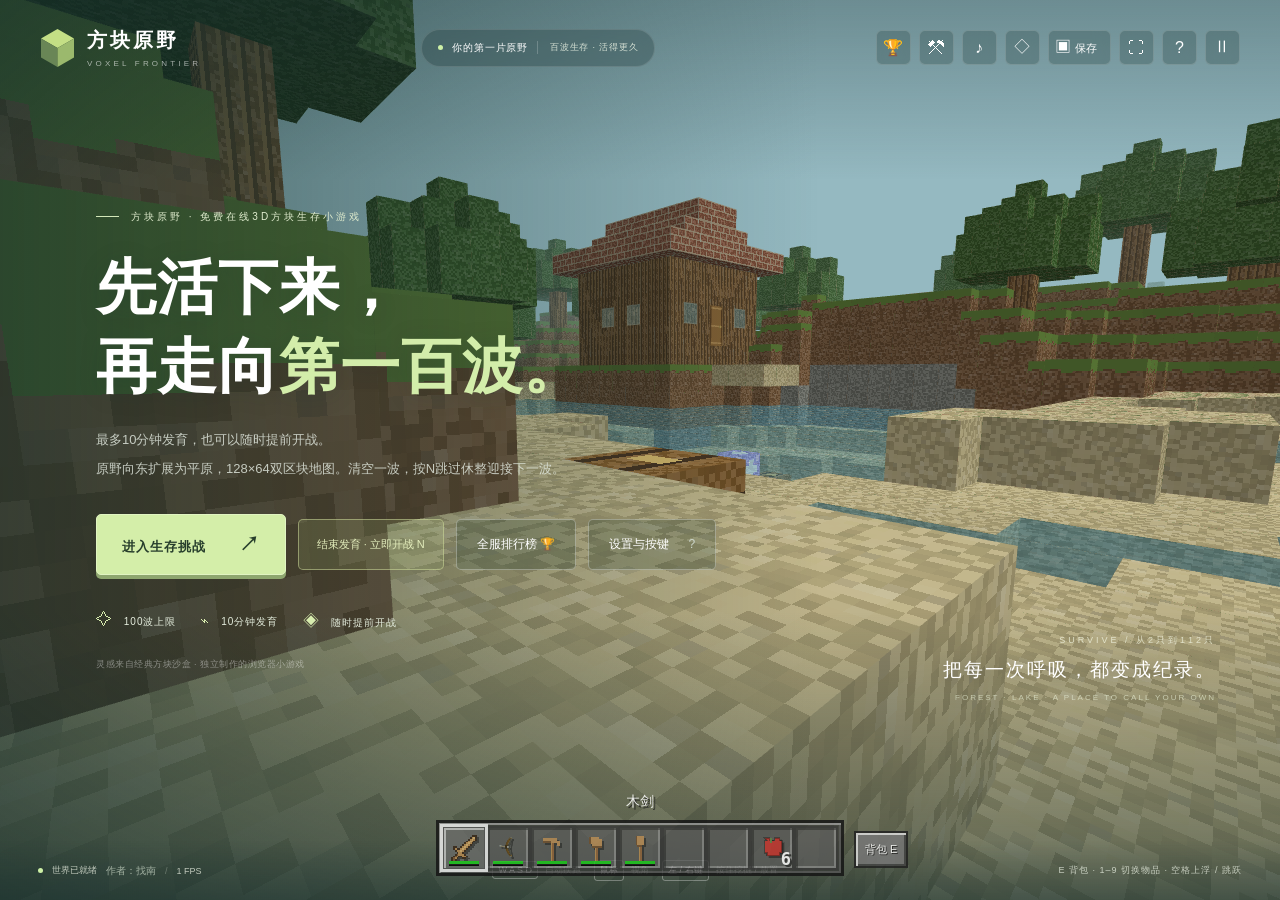
==== commit 9ff30ac1: "Update index.html" ====
--- a/index.html
+++ b/index.html
@@ -83,6 +83,20 @@
 
 #particleGlow{position:fixed;inset:0;width:100%;height:100%;z-index:1;pointer-events:none;mix-blend-mode:screen}
 
+/* Held bow stays at the edge of the view; only its string and limbs flex. */
+body.bow-equipped #handView{right:8%;bottom:13%;opacity:1;transform:rotate(-12deg)}body.bow-equipped #handTool .bow-model{width:clamp(150px,29vh,260px);height:auto;image-rendering:pixelated;filter:drop-shadow(3px 4px 0 #16201c66)}@media(max-width:650px){body.bow-equipped #handView{right:2%;bottom:22%}body.bow-equipped #handTool .bow-model{width:clamp(120px,24vh,175px)}}
+
+body.bow-equipped #handView{right:3%;bottom:6%;transform:rotate(-15deg)}body.bow-equipped #handTool .bow-model{width:clamp(240px,43vh,380px);filter:drop-shadow(2px 3px 0 #18271b55)}@media(max-width:650px){body.bow-equipped #handView{right:-5%;bottom:17%}body.bow-equipped #handTool .bow-model{width:clamp(170px,33vh,250px)}}
+
+/* Reference pose: tall, close to camera, arrow directed forward-left. */
+body.bow-equipped #handView{right:-7%;bottom:-16%;transform:rotate(13deg);pointer-events:none}body.bow-equipped #handTool .bow-model{width:clamp(360px,80vh,720px);height:auto;max-width:none} @media(max-width:650px){body.bow-equipped #handView{right:-21%;bottom:-3%}body.bow-equipped #handTool .bow-model{width:clamp(300px,68vh,480px)}}
+
+#dialog .dialog-card{max-height:88vh;overflow-y:auto;width:min(900px,94vw)}.key-guide{display:grid;grid-template-columns:repeat(3,minmax(0,1fr));gap:14px;margin:22px 0}.key-guide section{background:#152d2a;border:1px solid #8faaa34a;padding:15px;text-align:left}.key-guide h3{font-size:13px;color:#d5edb3;margin:0 0 12px}.key-row{display:flex;align-items:center;gap:9px;margin:9px 0;font-size:11px;line-height:1.6}.key-row kbd{flex-shrink:0;min-width:29px;padding:3px 7px;text-align:center;background:#354b43;border:1px solid #819284;border-bottom-width:3px;border-radius:3px;color:#fff;font:11px monospace}.key-row span{color:#cfdbce}.key-note{font-size:12px;line-height:1.9;color:#d0ddc6}@media(max-width:760px){.key-guide{grid-template-columns:repeat(2,minmax(0,1fr))}}@media(max-width:480px){.key-guide{grid-template-columns:1fr}.key-row{font-size:12px}}
+
+.author-credit{font-size:10px;font-weight:400;color:#d0ddcc;opacity:.7;white-space:nowrap}.sensitivity-setting{margin:18px 0;padding:16px 18px;background:#18332e;border:1px solid #8eab8c55;border-radius:6px;text-align:left}.sensitivity-setting>div{display:flex;align-items:center;justify-content:space-between;gap:12px}.sensitivity-setting label{font-size:14px;color:#e6efdf}.sensitivity-setting output{font:13px monospace;color:#d1eea5}.sensitivity-setting input{display:block;width:100%;height:24px;margin:13px 0;accent-color:#c0dfa0;cursor:pointer}.sensitivity-setting small{font-size:11px;color:#b9cab7}.sensitivity-setting button{padding:6px 10px;border:1px solid #a7c48a66;border-radius:4px;background:#354d38;color:#e3ecd9;font-size:11px}
+
+.rank-card{position:relative;width:min(1000px,94vw);max-height:88vh;overflow:auto;background:#16312b;color:#e4ecdf;border:1px solid #9db98066;border-radius:10px;padding:30px}.rank-card h2{font-size:28px;margin:10px 0}.rank-card p,.rank-card small{font-size:12px;line-height:1.8}.rank-profile{display:flex;align-items:center;gap:10px;flex-wrap:wrap;margin:18px 0}.rank-profile input{background:#0e2520;color:#fff;border:1px solid #8aab7c;padding:10px;border-radius:4px;max-width:200px}.rank-profile button{background:#bddb92;border:0;padding:10px;border-radius:4px;color:#193020}.rank-profile button:disabled{opacity:.5}#rankBoards{display:grid;gap:20px;margin:22px 0}#rankBoards section{overflow:auto}#rankBoards h3{font-size:16px;color:#cde5ae}#rankBoards table{width:100%;border-collapse:collapse;font-size:12px;text-align:left}#rankBoards th,#rankBoards td{padding:10px;border-bottom:1px solid #adc59a33;overflow-wrap:anywhere}#rankBoards th{color:#a9c399}#rankStatus{color:#d4e6b9;min-height:22px}.rank-card .close{position:absolute;right:15px;top:12px}@media(max-width:600px){.rank-card{padding:24px 16px}.rank-profile{gap:8px}#rankBoards td{padding:8px 5px}}
+
 </style><meta name="robots" content="index,follow,max-image-preview:large">
 <link rel="canonical" href="https://starlit-adventure-haonan.haonan101010607854.chatgpt.site/">
 <meta property="og:type" content="website">
@@ -97,18 +111,18 @@
 <script type="application/ld+json">{"@context": "https://schema.org", "@type": "VideoGame", "name": "方块原野：百波生存", "alternateName": "Voxel Frontier: 100 Wave Survival", "url": "https://starlit-adventure-haonan.haonan101010607854.chatgpt.site/", "description": "免费在线玩方块原野百波生存小游戏。采集挖掘、建造小屋、挑战100波僵尸与骷髅，选择四种增益，建造自动箭塔、争夺空投补给，体验跳劈暴击与连杀COMBO。无需下载，浏览器打开即玩。", "inLanguage": "zh-CN", "genre": ["生存", "动作", "方块沙盒"], "gamePlatform": "Web browser", "playMode": "SinglePlayer", "isAccessibleForFree": true, "applicationCategory": "GameApplication", "operatingSystem": "Any", "offers": {"@type": "Offer", "price": "0", "priceCurrency": "CNY"}}</script>
 </head><body>
 <canvas id="particleGlow" aria-hidden="true"></canvas><canvas id="world" aria-label="3D方块沙盒游戏；WASD移动，鼠标转向，按住左键挖掘，右键放置方块，空格上浮"></canvas><div class="vignette"></div>
-<header><a class="brand" href="#" aria-label="打开游戏菜单"><svg width="35" height="40" viewBox="0 0 35 40"><path d="M17.5 1 34 10.5 17.5 20 1 10.5Z" fill="#c4df85"/><path d="m1 10.5 16.5 9.5v19L1 29.5Z" fill="#698656"/><path d="m34 10.5-16.5 9.5v19L34 29.5Z" fill="#9bb96d"/></svg><span>方块原野<small>VOXEL FRONTIER</small></span></a><div class="worldtag"><i></i> 你的第一片原野 <span>百波生存 · 活得更久</span></div><nav><button id="workshopBtn" aria-label="打开工作台" title="C 工作台">⚒</button><button id="soundBtn" aria-label="关闭音效" title="音效">♪</button><button id="flyBtn" title="F 切换飞行" aria-label="切换飞行模式">◇</button><button id="save" title="保存世界" aria-label="保存世界">▣ <span>保存</span></button><button id="full" title="全屏" aria-label="切换全屏">⛶</button><button id="help" title="操作指南" aria-label="打开操作指南">?</button><button id="menuBtn" title="暂停" aria-label="打开菜单">Ⅱ</button></nav></header>
-<div id="damageFlash"></div><div id="hud" class="hidden"><div id="waveTimer">发育剩余 10:00</div><div id="combatBars"><div class="life-row"><span id="health" aria-label="生命值20"></span><span id="hunger" aria-label="饱食度20"></span></div><div id="airBar" class="hidden"></div><small id="airSeconds"></small><div class="xp-track"><i id="xpFill"></i></div><div class="combat-sub"><span id="combatMode">标准生存</span><span id="guardCount"></span></div></div><div id="attackMeter"><span id="attackName">攻击冷却</span><div><i id="attackFill"></i></div></div><div id="enemyHud" class="hidden"><b id="enemyName"></b><small id="enemyHP"></small><div><i id="enemyLife"></i></div></div><div id="defenseHUD" class="hidden"><b>⚔ 百波生存</b><span id="defenseText"></span></div><div id="shieldView" class="hidden"><i></i></div><div id="combatActions"><button id="eatFleshBtn" aria-label="吃腐肉恢复一格血">腐肉 <span id="fleshAmount">0</span> <small>T</small></button><button id="eatBtn" aria-label="吃食物">🍎 <span id="foodAmount">6</span> <small>G</small></button><button id="blockBtn" aria-label="按住举盾">⛨ <small>V</small></button><button id="mobileAttack" aria-label="按住近战攻击">⚔ <small>攻击</small></button></div><div id="graveHint"></div><div id="farmHint"></div><div class="coordinates"><span id="coords">X 0 · Y 0 · Z 0</span><span id="mode">步行 · F 切换飞行</span></div><div id="adventureHUD"><section id="questCard"><div class="quest-top"><span>⚔ 生存日志</span><b id="gemCount">0/3</b></div><h3 id="questTitle"></h3><p id="questText"></p><div class="quest-track"><i id="questFill"></i></div><small id="questHint"></small><button id="endPrep" class="prep-action">结束发育，立即开战 · N</button><button id="skipRest" class="prep-action hidden">跳过休整，立即下一波 · N</button><button id="questOpen">装备、生产与波次规则 <span>C ↗</span></button><button id="productionOpen">农场 · 熔炉 · 古矿远征 ↗</button></section><div id="mapCard"><div id="dayClock">☀ 白昼 · 第 1 天</div><canvas id="minimap" width="256" height="128" aria-label="128乘64地图：左侧原野，右侧平原；黄色为营地，橙色为矿洞，白色箭头为你"></canvas><div class="waypoint"><span id="compassArrow">↑</span><b id="wayName"></b><small id="wayDistance"></small></div></div><div id="resourceBar"><span>▥ <b id="woodCount">0</b><small>木头</small></span><span>◆ <b id="stoneCount">0</b><small>石头</small></span><span>◉ <b id="coinCount">0</b><small>金币</small></span><button id="useBtn"><kbd>右键</kbd> 互动</button></div><div id="pickup"></div></div><div id="crosshair"><i></i><b></b></div><div id="target"></div><div id="useHint">右键互动 · C 工作台</div><div id="waterHint" class="hidden"></div><div id="miningUI" class="hidden"><div><span id="mineName">挖掘中</span><span id="mineTime"></span></div><div class="mine-track"><i id="mineFill"></i></div><small>持续按住挖掘 · <span id="minePercent">0%</span></small></div><div id="handView"><span id="handTool">✋</span></div></div>
-<section id="menu" class="menu"><div class="hero"><div class="eyebrow"><span></span> 方块原野 · 免费在线3D方块生存小游戏</div><h1>先活下来，<br>再走向<span>第一百波。</span></h1><p>最多10分钟发育，也可以随时提前开战。<br>原野向东扩展为平原，128×64双区块地图。清空一波，按N跳过休整迎接下一波。</p><div class="actions"><button class="primary" id="start">进入生存挑战 <span>↗</span></button><button class="secondary prep-action" id="menuEndPrep">结束发育 · 立即开战 N</button><button id="menuSkipRest" class="secondary prep-action hidden">跳过休整，立即下一波 · N</button><button class="secondary" id="guide">怎么玩 <span>?</span></button></div><div class="worldinfo"><span><i>✧</i> 100波上限</span><span><i>⌁</i> 10分钟发育</span><span><i>◈</i> 随时提前开战</span></div><div class="note">灵感来自经典方块沙盒 · 独立制作的浏览器小游戏</div><div id="resetWrap" class="hidden"><button id="reset">重新生成世界</button><span>当前世界保存在这台设备的浏览器中</span></div></div><div class="scene-label"><span>SURVIVE / 从2只到112只</span><h2>把每一次呼吸，都变成纪录。</h2><p>FOREST · LAKE · A PLACE TO CALL YOUR OWN</p></div></section>
-<footer><div class="footer-left"><span class="live-dot"></span><span id="saveState">世界已就绪</span><span class="divider">/</span><span id="fps">3D 沙盒</span></div><div id="controlsHint"><kbd>W A S D</kbd> 自动疾跑 <kbd>鼠标</kbd> 视角 <kbd>左 / 右键</kbd> 按住挖掘 / 放置</div><span class="footer-right" id="lastAction">E 背包 · 1–9 切换物品 · 空格上浮 / 跳跃</span></footer>
+<header><a class="brand" href="#" aria-label="打开游戏菜单"><svg width="35" height="40" viewBox="0 0 35 40"><path d="M17.5 1 34 10.5 17.5 20 1 10.5Z" fill="#c4df85"/><path d="m1 10.5 16.5 9.5v19L1 29.5Z" fill="#698656"/><path d="m34 10.5-16.5 9.5v19L34 29.5Z" fill="#9bb96d"/></svg><span>方块原野<small>VOXEL FRONTIER</small></span></a><div class="worldtag"><i></i> 你的第一片原野 <span>百波生存 · 活得更久</span></div><nav><button id="rankOpen" title="全服排行榜" aria-label="打开全服排行榜">🏆</button><button id="workshopBtn" aria-label="打开工作台" title="P 工作台">⚒</button><button id="soundBtn" aria-label="关闭音效" title="音效">♪</button><button id="flyBtn" title="F 切换飞行" aria-label="切换飞行模式">◇</button><button id="save" title="保存世界" aria-label="保存世界">▣ <span>保存</span></button><button id="full" title="全屏" aria-label="切换全屏">⛶</button><button id="help" title="H 设置与按键" aria-label="打开设置与按键说明">?</button><button id="menuBtn" title="暂停" aria-label="打开菜单">Ⅱ</button></nav></header>
+<div id="damageFlash"></div><div id="hud" class="hidden"><div id="waveTimer">发育剩余 10:00</div><div id="combatBars"><div class="life-row"><span id="health" aria-label="生命值20"></span><span id="hunger" aria-label="饱食度20"></span></div><div id="airBar" class="hidden"></div><small id="airSeconds"></small><div class="xp-track"><i id="xpFill"></i></div><div class="combat-sub"><span id="combatMode">标准生存</span><span id="guardCount"></span></div></div><div id="attackMeter"><span id="attackName">攻击冷却</span><div><i id="attackFill"></i></div></div><div id="enemyHud" class="hidden"><b id="enemyName"></b><small id="enemyHP"></small><div><i id="enemyLife"></i></div></div><div id="defenseHUD" class="hidden"><b>⚔ 百波生存</b><span id="defenseText"></span></div><div id="shieldView" class="hidden"><i></i></div><div id="combatActions"><button id="eatFleshBtn" aria-label="吃腐肉恢复一格血">腐肉 <span id="fleshAmount">0</span> <small>T</small></button><button id="eatBtn" aria-label="吃食物">🍎 <span id="foodAmount">6</span> <small>G</small></button><button id="blockBtn" aria-label="按住举盾">⛨ <small>V</small></button><button id="mobileAttack" aria-label="按住近战攻击">⚔ <small>攻击</small></button></div><div id="graveHint"></div><div id="farmHint"></div><div class="coordinates"><span id="coords">X 0 · Y 0 · Z 0</span><span id="mode">步行 · F 切换飞行</span></div><div id="adventureHUD"><section id="questCard"><div class="quest-top"><span>⚔ 生存日志</span><b id="gemCount">0/3</b></div><h3 id="questTitle"></h3><p id="questText"></p><div class="quest-track"><i id="questFill"></i></div><small id="questHint"></small><button id="endPrep" class="prep-action">结束发育，立即开战 · N</button><button id="skipRest" class="prep-action hidden">跳过休整，立即下一波 · N</button><button id="questOpen">装备、生产与波次规则 <span>P ↗</span></button><button id="productionOpen">农场 · 熔炉 · 古矿远征 ↗</button></section><div id="mapCard"><div id="dayClock">☀ 白昼 · 第 1 天</div><canvas id="minimap" width="256" height="128" aria-label="128乘64地图：左侧原野，右侧平原；黄色为营地，橙色为矿洞，白色箭头为你"></canvas><div class="waypoint"><span id="compassArrow">↑</span><b id="wayName"></b><small id="wayDistance"></small></div></div><div id="resourceBar"><span>▥ <b id="woodCount">0</b><small>木头</small></span><span>◆ <b id="stoneCount">0</b><small>石头</small></span><span>◉ <b id="coinCount">0</b><small>金币</small></span><button id="useBtn"><kbd>右键</kbd> 互动</button></div><div id="pickup"></div></div><div id="crosshair"><i></i><b></b></div><div id="target"></div><div id="useHint">右键互动 · P 工作台</div><div id="waterHint" class="hidden"></div><div id="miningUI" class="hidden"><div><span id="mineName">挖掘中</span><span id="mineTime"></span></div><div class="mine-track"><i id="mineFill"></i></div><small>持续按住挖掘 · <span id="minePercent">0%</span></small></div><div id="handView"><span id="handTool">✋</span></div></div>
+<section id="menu" class="menu"><div class="hero"><div class="eyebrow"><span></span> 方块原野 · 免费在线3D方块生存小游戏</div><h1>先活下来，<br>再走向<span>第一百波。</span></h1><p>最多10分钟发育，也可以随时提前开战。<br>原野向东扩展为平原，128×64双区块地图。清空一波，按N跳过休整迎接下一波。</p><div class="actions"><button class="primary" id="start">进入生存挑战 <span>↗</span></button><button class="secondary prep-action" id="menuEndPrep">结束发育 · 立即开战 N</button><button id="menuSkipRest" class="secondary prep-action hidden">跳过休整，立即下一波 · N</button><button class="secondary" id="rankMenuOpen">全服排行榜 🏆</button><button class="secondary" id="guide">设置与按键 <span>?</span></button></div><div class="worldinfo"><span><i>✧</i> 100波上限</span><span><i>⌁</i> 10分钟发育</span><span><i>◈</i> 随时提前开战</span></div><div class="note">灵感来自经典方块沙盒 · 独立制作的浏览器小游戏</div><div id="resetWrap" class="hidden"><button id="reset">重新生成世界</button><span>当前世界保存在这台设备的浏览器中</span></div></div><div class="scene-label"><span>SURVIVE / 从2只到112只</span><h2>把每一次呼吸，都变成纪录。</h2><p>FOREST · LAKE · A PLACE TO CALL YOUR OWN</p></div></section>
+<footer><div class="footer-left"><span class="live-dot"></span><span id="saveState">世界已就绪</span><small class="author-credit">作者：找南</small><span class="divider">/</span><span id="fps">3D 沙盒</span></div><div id="controlsHint"><kbd>W A S D</kbd> 自动疾跑 <kbd>鼠标</kbd> 视角 <kbd>左 / 右键</kbd> 按住挖掘 / 放置</div><span class="footer-right" id="lastAction">E 背包 · 1–9 切换物品 · 空格上浮 / 跳跃</span></footer>
 <div id="hotbarWrap"><div id="toolbelt" aria-label="工具与武器"><button data-tool="bow" id="equipBow" aria-label="选择弓">⌁ 弓</button><button data-tool="hoe" id="equipHoe" aria-label="选择木锄">⌐ 锄</button><button data-tool="sword" id="equipSword" aria-label="选择木剑">⚔ 剑</button><button data-tool="hand" aria-label="选择空手">✋ 空手</button><button data-tool="pick" aria-label="选择木镐">⛏ 镐</button><button data-tool="axe" aria-label="选择木斧">🪓 斧</button><button data-tool="shovel" aria-label="选择木锹">♠ 锹</button><span id="toolName">空手</span></div><div id="toolHint">Q 切换工具</div><div class="material-label"><span id="buildMode">探险背包</span> <span id="materialName">草方块</span><small>1–9 / 滚轮切换物品</small></div><div id="hotbar" aria-label="九格快捷栏"></div></div>
 <div id="toast" role="status"></div>
 <div id="touch" class="hidden"><div class="dpad"><button data-move="w" class="up" aria-label="前进">↑</button><button data-move="a" class="left" aria-label="左移">←</button><button data-move="s" class="down" aria-label="后退">↓</button><button data-move="d" class="right" aria-label="右移">→</button></div><div class="touch-actions"><button id="mobileMine">按住挖掘</button><button id="mobilePlace">放置</button><button id="mobileJump">跳跃</button><button id="mobileFly">飞行</button><button id="mobileDown" class="hidden">下降</button></div></div>
-<div id="dialog" class="dialog hidden" role="dialog" aria-modal="true" aria-labelledby="dialogTitle"><div class="dialog-card"><button id="closeDialog" class="close" aria-label="关闭">×</button><span class="eyebrow">FIELD GUIDE / 探索手册</span><h2 id="dialogTitle">准备好，然后活下去。</h2><p>怪物速度：蜘蛛＞僵尸＞骷髅。僵尸基础伤害2.5，骷髅基础伤害4。每5波有1只金冠精英：生命约3倍、减伤20%、伤害提高35%，击败额外获得徽记1和经验4。</p><div class="guide-grid"><div><b>01 / 发育最多10分钟</b><p><kbd>W A S D</kbd> 自动疾跑 · <kbd>空格</kbd> 跳跃<br><kbd>鼠标</kbd> 转向 · <kbd>Shift</kbd> 潜行<br>准备阶段地表不刷波次怪，矿洞有守卫；暂停不计时。<br><kbd>N</kbd> 随时结束发育，立即开始第一波。</p></div><div><b>02 / 一波一波活下去</b><p><kbd>R</kbd> 剑 · <kbd>B</kbd> 弓 · <kbd>V</kbd> 举盾<br>左键攻击/挖掘，弓蓄力后松开射击。<br>每波清完后休整15秒，再开始下一波，最多100波。<br>2、4、8、16、17、18……第100波112只。</p></div><div><b>03 / 建造、补给与恢复</b><p><kbd>C</kbd> 装备/生产 · <kbd>右键</kbd> 互动<br><kbd>G</kbd> 吃食物 · <kbd>T</kbd> 吃腐肉<br>僵尸掉腐肉，靠近自动拾取。<br>腐肉恢复4点饱食度和1格血（2生命值）。</p></div></div><p class="tip">地图现为128×64，X64以东是新平原。熔炉在小屋内（X41、Y11、Z20）；正门（X43、Y11、Z25）右键开关，小屋内禁止怪物进入和刷出。战斗存活从第一波开始计时，死亡结算。第3波起混入蜘蛛，其余僵尸和骷髅数量尽量各半。</p><p class="tip">5秒内连续击杀敌人维持COMBO，3 / 5 / 8 / 12 / 20连杀依次提升等级；暂停不扣连杀时间。连杀提供表现反馈，不改变武器伤害。</p><button id="cameraShakeToggle" class="secondary">镜头震动：开启</button><button class="primary" id="gotIt">明白了，开始生存 ↗</button></div></div>
+<div id="dialog" class="dialog hidden" role="dialog" aria-modal="true" aria-labelledby="dialogTitle"><div class="dialog-card"><button id="closeDialog" class="close" aria-label="关闭">×</button><span class="eyebrow">SETTINGS / 设置与操作</span><h2 id="dialogTitle">设置与按键说明</h2><section class="sensitivity-setting" aria-labelledby="sensitivityTitle"><div><label id="sensitivityTitle" for="mouseSensitivity">鼠标灵敏度</label><output id="mouseSensitivityValue" for="mouseSensitivity">100%</output></div><input id="mouseSensitivity" type="range" min="0.2" max="3" step="0.05" value="1" aria-describedby="sensitivityHelp"><div><small id="sensitivityHelp">低灵敏度 ← → 高灵敏度 · 自动保存</small><button id="resetSensitivity" type="button">恢复默认</button></div></section><p>怪物速度：蜘蛛＞僵尸＞骷髅。僵尸基础伤害2.5，骷髅基础伤害4。每5波有1只金冠精英：生命约3倍、减伤20%、伤害提高35%，击败额外获得徽记1和经验4。</p><div class="guide-grid key-guide"><section><h3>移动与视角</h3><div class="key-row"><kbd>W A S D</kbd><span>移动（自动疾跑）</span></div><div class="key-row"><kbd>鼠标</kbd><span>转动视角</span></div><div class="key-row"><kbd>空格</kbd><span>跳跃 / 水中上浮</span></div><div class="key-row"><kbd>Shift</kbd><span>潜行</span></div></section><section><h3>战斗与装备</h3><div class="key-row"><kbd>左键</kbd><span>近战攻击 / 按住挖掘</span></div><div class="key-row"><kbd>左键按住 → 松开</kbd><span>拉弓 → 射箭</span></div><div class="key-row"><kbd>右键 / V</kbd><span>互动 / 按住举盾</span></div><div class="key-row"><kbd>B / R</kbd><span>装备弓 / 剑与镐切换</span></div></section><section><h3>天赋技能</h3><div class="key-row"><kbd>Z</kbd><span>三角猎杀 · 冷却20秒</span></div><div class="key-row"><kbd>X</kbd><span>后撤齐射 · 冷却15秒</span></div><div class="key-row"><kbd>C</kbd><span>疾风冲刺 · 冷却10秒</span></div></section><section><h3>背包与生产</h3><div class="key-row"><kbd>E</kbd><span>打开 / 关闭背包</span></div><div class="key-row"><kbd>1–9 / 滚轮</kbd><span>选择快捷栏物品</span></div><div class="key-row"><kbd>Q</kbd><span>切换工具</span></div><div class="key-row"><kbd>P</kbd><span>工作台：装备、制作与生产</span></div></section><section><h3>生存与建造</h3><div class="key-row"><kbd>N</kbd><span>结束发育 / 跳过波间休整</span></div><div class="key-row"><kbd>G / T</kbd><span>吃食物 / 吃腐肉</span></div><div class="key-row"><kbd>K</kbd><span>瞄准地面建造箭塔</span></div><div class="key-row"><kbd>右键</kbd><span>放置方块 / 开门 / 修复箭塔</span></div></section><section><h3>菜单与辅助</h3><div class="key-row"><kbd>Esc</kbd><span>暂停 / 关闭当前面板</span></div><div class="key-row"><kbd>H</kbd><span>设置与按键说明</span></div><div class="key-row"><kbd>F</kbd><span>飞行开关（仅创造模式）</span></div></section></div><p class="key-note">技能需选择对应天赋后才能使用。剑的命中次数与弓箭射击次数分别累计。后撤齐射消耗3支箭，每支为满蓄力伤害的60%。<br>三角猎杀标记箭拉弓时间减半；标记随目标移动，三点闭合后1秒引爆。</p><p class="tip">地图现为128×64，X64以东是新平原。熔炉在小屋内（X41、Y11、Z20）；正门（X43、Y11、Z25）右键开关，小屋内禁止怪物进入和刷出。战斗存活从第一波开始计时，死亡结算。第3波起混入蜘蛛，其余僵尸和骷髅数量尽量各半。</p><p class="tip">5秒内连续击杀敌人维持COMBO，3 / 5 / 8 / 12 / 20连杀依次提升等级；暂停不扣连杀时间。连杀提供表现反馈，不改变武器伤害。</p><button id="cameraShakeToggle" class="secondary">镜头震动：开启</button><button class="primary" id="gotIt">明白了，开始生存 ↗</button></div></div>
 
 <div id="workshop" class="dialog hidden" role="dialog" aria-modal="true" aria-labelledby="workshopTitle"><div class="workshop-card"><button class="close" id="closeWorkshop" aria-label="关闭工作台">×</button><div class="eyebrow">FIELD NOTES / 在原野，留下你的故事</div><h2 id="workshopTitle">下一次远行，准备好了吗？</h2><p class="workshop-intro">最多10分钟发育 → 提前或自动开战 → 清完一波再来下一波 → 最多100波</p><div class="workshop-grid"><section><h3>01 / 升级工具</h3><p>木制工具已随身携带。镐挖石、斧砍树、锹挖土。</p><div class="recipe"><span class="recipe-icon">⛏</span><div><b>镐</b><small id="tier-pick">木制 · 基础</small><em id="cost-pick">木头 2 + 石头 6</em></div><button id="upgrade-pick">制作石镐</button></div><div class="recipe"><span class="recipe-icon">🪓</span><div><b>斧</b><small id="tier-axe">木制 · 基础</small><em id="cost-axe">木头 2 + 石头 6</em></div><button id="upgrade-axe">制作石斧</button></div><div class="recipe"><span class="recipe-icon">♠</span><div><b>锹</b><small id="tier-shovel">木制 · 基础</small><em id="cost-shovel">木头 2 + 石头 6</em></div><button id="upgrade-shovel">制作石锹</button></div><div class="camp-summary"><b>小屋与生产</b><p id="campStatus"></p><button id="trackCamp">追踪小屋 · 室内熔炉 →</button><button id="trackPlains">追踪东部平原 · X64以东 →</button><button id="sleepBtn">在营地睡到天亮 ☀</button></div></section><section class="wave-rules"><h3>自动防线与成长</h3><p>开局四选一永久增益；每击杀1只敌人获得1经验，每100经验增加1点生命上限并回复1点血。波间休整15秒。</p><p>箭塔：木头8 + 石头12，最多6座，射程16格，每2秒射出1箭，无限弹药，生命60。附近敌人会破坏箭塔；右键塔基修复（木头2 + 石头2）。</p><button id="towerBuild">准备建造箭塔 · K</button><p>每5波有空投随机降落，跟随金色光柱，靠近后右键开箱，随机获得食物、箭矢、矿物或装备。</p><h3>02 / 百波生存规则</h3><p id="waveRuleStats"></p><div class="wave-number-rule">2 → 4 → 8 → 16 → 17 → 18 → … → 112</div><p id="waveComposition"></p><p>第1波2只，前四波翻倍。达到16只后，每波增加1只。第100波112只，清完即通关。僵尸随波次逐渐提速，最高为玩家自动疾跑速度的60%；骷髅速度保持不变。</p><p>第3波起约20%为蜘蛛，其余由僵尸和骷髅尽量平分，每波总数规则不变。蜘蛛生命16、伤害1.5（僵尸的一半），移动4.2格/秒（玩家疾跑速度的75%）。</p><p>发育期间地表不刷波次敌人，进入矿洞会遭遇守卫。结束发育后才开始第一波；上一波全部清除后休整15秒，可随时按N跳过，立即下一波。每清除10波获得一枚强化徽记。</p><button id="workshopEndPrep" class="primary">结束发育，立即开战 · N</button><button id="workshopSkipRest" class="primary hidden">跳过休整，立即下一波 · N</button><p>生存计时不含发育时间。死亡会结算本局；再次挑战保留建筑、装备和农田，重新获得最多10分钟发育。</p><p id="cacheStatus"></p><div class="hidden"><button id="freeBuild">生存模式</button><p id="freeBuildNote"></p></div></section><section class="combat-workshop"><div class="combat-heading"><div><h3>03 / 武器、防具与生存</h3><p id="survivalStats"></p></div><label>难度 <select id="difficulty" aria-label="生存难度"><option value="normal">标准</option><option value="hard">困难</option></select></label></div><p id="modeExplain"></p><div class="combat-recipes"><article><b>⚔ 石剑</b><p>伤害5 · 木头2 + 石头3</p><button id="craft-sword">制作石剑</button></article><article><b>✧ 铁剑</b><p>伤害6 · 木头2 + 铁锭4</p><button id="craft-sword2">制作铁剑</button></article><article><b>⛨ 木盾</b><p>正面挡箭 · 木头4 + 石头2</p><button id="craft-shield">制作 / 重做盾牌</button></article><article><b>◇ 铁护甲</b><p>减伤35% · 木头2 + 铁锭6</p><button id="craft-armor">制作铁护甲</button></article></div><div class="equipment-state"><span id="weaponState"></span><span id="shieldState"></span><span id="armorState"></span><button id="craft-repair">修复装备 · 木头2 + 石头2</button></div><p class="combat-tips">跳起后在下落阶段命中可触发跳劈，造成1.5倍伤害并产生暴击粒子。等待攻击条充满再出剑；后退躲近战，举盾挡正面箭矢。波次怪物不受昼夜影响，普通夜间刷怪已关闭。开宝箱或打树叶寻找食物，G 进食。睡觉会设定重生点，但附近有敌人时无法休息。死亡后本局结束；新一局可以找回掉落的背包，装备和建筑保留。</p></section><section id="production" class="production-workshop"><div class="combat-heading"><div><h3>04 / 生活、锻造与古矿远征</h3><p>庄稼和熔炉会在游玩中持续推进；暂停和离线时停止。</p></div></div><div id="homeStocks"></div><div id="foodStocks"></div><div class="production-grid"><article><h4>♧ 从一粒种子开始</h4><p>木锄瞄准草地或泥土按 右键开垦，再按 右键播种；成熟后 右键收获。水源4格内约60秒成熟，干地生长较慢。</p><small id="farmProgress"></small><button id="home-hoe">制作木锄 · 木头2</button><button id="home-bread">制作面包 · 小麦3</button><button id="trackFarm">追踪营地农田 →</button><p>附近有两只猪；持两份小麦对成年猪按 右键可繁殖。G 优先吃熟肉、面包，再吃苹果。</p></article><article><h4>▣ 一炉火，锻出下一步</h4><p>先带石镐到古矿寻找铁矿。回到营地熔炉5格内开始烧炼；一块煤可烧炼8份物品，最多排队8份。</p><div id="furnaceStatus"></div><div class="furnace-track"><i id="furnaceFill"></i></div><button id="smelt-iron">烧炼粗铁 · 8秒 / 份</button><button id="cook-meat">烤熟生肉 · 7秒 / 份</button><p>熟肉恢复8点饱食度，面包5点，苹果4点。铁工具和铁剑需要熔炼出的铁锭。</p></article><article><h4>⌁ 把距离变成优势</h4><p id="bowStatus"></p><button id="home-bow">制作弓 · 木头4 + 铁锭2</button><button id="home-arrows">制作12支箭 · 木头1 + 石头2</button><button id="home-bow2">强化弓 · 木头3 + 铁锭3 + 徽记1</button><p>开局自带弓和8支箭，击杀骷髅掉落2支箭，靠近拾取。B 装备弓。按住左键蓄力，松开射箭；满弓威力更高。箭会被墙壁拦下，远程战斗同样要选位置。</p></article><article><h4>♜ 古矿守卫挑战</h4><p>矿道深处有煤、铁与宝箱，也有96生命的重甲守卫，减伤25%、近战6伤害。蓄力重击会造成9伤害，半血召唤两名骷髅援军；跳跃躲重击，举盾挡箭。守卫独立于波次，进入矿洞即会苏醒。</p><small id="mineStatus"></small><button id="trackMine">追踪古矿入口 →</button><button id="mineRematch">再次召唤守卫 · 煤炭2</button><p>击败守卫获得铁锭4、熟肉2、徽记1；180秒后可在矿洞内消耗煤炭2再次挑战。波次切换不会重置守卫血量。</p></article></div></section></div></div></div>
 <div id="victory" class="dialog hidden" role="dialog" aria-modal="true" aria-labelledby="winTitle"><div class="victory-card"><div class="win-symbol">✦</div><div class="eyebrow">ONE HUNDRED WAVES</div><h2 id="winTitle">百波生还。</h2><p>你清除了第100波，站到了最后。<br>这座小屋、每一面掩体和每一次出剑，都是你活下来的证明。</p><div id="winStats"></div><button class="primary" id="continueWin">继续经营世界 →</button><button class="secondary" id="creativeWin">再挑战一局</button><small>本局已结算。继续经营不会刷新第101波。</small></div></div>
-<div id="perkChoice" class="dialog hidden" role="dialog" aria-modal="true" aria-labelledby="perkTitle"><div class="perk-card"><span class="eyebrow">本局天赋 / 五选一</span><h2 id="perkTitle">选择你的生存之道</h2><p>开局选择一个；通关第5波后，从剩余天赋中再选一个，两者同时永久生效，本局不能更换。选择时暂停游戏。攻击次数只计算成功命中敌人；箭塔和横扫的额外伤害不累计次数。</p><div class="perk-options"><button id="perk-triangle"><span>△</span><b>三角猎杀</b><small>X 三箭拉弓时间减半 · 标记跟随目标 · 1秒后爆发5伤害（2.5心） · 命中5只刷新20秒冷却 · 引爆获6支箭</small></button><button id="perk-critical"><span>✦</span><b>暴击强化</b><small>每3次成功命中，第3次造成2倍伤害</small></button><button id="perk-leech"><span>♥</span><b>生命汲取</b><small>每5次成功命中，第5次按实际伤害回血</small></button><button id="perk-sweep"><span>◌</span><b>横扫攻击</b><small>每3次成功命中，第3次造成范围伤害</small></button><button id="perk-dash"><span>➤</span><b>疾风冲刺</b><small>Z 回复1心＋穿刺1心＋落点跳劈 · 命中2只刷新冷却</small></button></div><p>每击杀1只敌人获得1经验。每100经验增加1点生命上限，并回复1点血。再挑战时可以重新选择增益。</p></div></div><div id="progressHUD"><b id="perkStatus"></b><span id="growthStatus"></span><span id="towerStatus"></span><span id="airdropStatus"></span><span id="historyStatus"></span><span id="triangleStatus" class="hidden"></span><button id="triangleButton" class="hidden">三角猎杀 X</button><button id="dashButton" class="hidden">冲刺 Z</button></div><div id="comboHUD" class="hidden" aria-label="连杀COMBO"><span id="comboRank">D</span><div><small>COMBO</small><b id="comboCount">0</b><em id="comboTitle"></em><div class="combo-track"><i id="comboTime"></i></div><small id="comboBest"></small></div></div><div id="dashChainHUD" class="hidden" role="status" aria-live="polite"><span>疾风无限连</span><b id="dashChainCount">×0</b><small id="dashChainBest">本局最高 0 连</small></div><div id="dashSpeedFX" aria-hidden="true"><i></i><i></i><i></i><i></i><i></i><i></i></div><div id="impactPulse" aria-hidden="true"></div><div id="impactMarker" aria-hidden="true">×</div><div id="killFeedback" role="status" aria-live="polite"></div><div id="criticalHit" role="status" aria-live="polite"></div><script>
+<div id="perkChoice" class="dialog hidden" role="dialog" aria-modal="true" aria-labelledby="perkTitle"><div class="perk-card"><span class="eyebrow">本局天赋 / 八选一</span><h2 id="perkTitle">选择你的生存之道</h2><p>开局选择一个；通关第5波后，从剩余天赋中再选一个，两者同时永久生效，本局不能更换。选择时暂停游戏。剑天赋仅计算剑的直接命中；弓箭天赋单独按射箭次数累计。箭塔和范围额外伤害不累计剑次数。</p><div class="perk-options"><button id="perk-volley"><span>⋙</span><b>后撤齐射</b><small>X 后跃并齐射3箭 · 每箭60%伤害 · 15秒冷却 · 消耗3箭</small></button><button id="perk-pierce"><span>➶</span><b>贯穿箭</b><small>每5箭贯穿最多5只 · 后续目标逐个增伤10%</small></button><button id="perk-explosive"><span>✹</span><b>爆炸箭</b><small>每10箭爆炸 · 3格范围造成等同箭矢伤害</small></button><button id="perk-triangle"><span>△</span><b>三角猎杀</b><small>Z 三箭拉弓时间减半 · 标记跟随目标 · 1秒后爆发5伤害（2.5心） · 命中5只刷新20秒冷却 · 引爆获6支箭</small></button><button id="perk-critical"><span>✦</span><b>暴击强化</b><small>剑每3次成功命中，第3次造成2倍伤害</small></button><button id="perk-leech"><span>♥</span><b>生命汲取</b><small>剑每5次成功命中，第5次按实际伤害回血</small></button><button id="perk-sweep"><span>◌</span><b>横扫攻击</b><small>剑每3次成功命中，第3次造成范围伤害</small></button><button id="perk-dash"><span>➤</span><b>疾风冲刺</b><small>C 回复1心＋穿刺1心＋落点跳劈 · 命中2只刷新冷却</small></button></div><p>每击杀1只敌人获得1经验。每100经验增加1点生命上限，并回复1点血。再挑战时可以重新选择增益。</p></div></div><div id="progressHUD"><b id="perkStatus"></b><span id="growthStatus"></span><span id="towerStatus"></span><span id="airdropStatus"></span><span id="historyStatus"></span><span id="triangleStatus" class="hidden"></span><button id="volleyButton" class="hidden">后撤齐射 X</button><button id="triangleButton" class="hidden">三角猎杀 Z</button><button id="dashButton" class="hidden">冲刺 C</button></div><div id="comboHUD" class="hidden" aria-label="连杀COMBO"><span id="comboRank">D</span><div><small>COMBO</small><b id="comboCount">0</b><em id="comboTitle"></em><div class="combo-track"><i id="comboTime"></i></div><small id="comboBest"></small></div></div><div id="dashChainHUD" class="hidden" role="status" aria-live="polite"><span>疾风无限连</span><b id="dashChainCount">×0</b><small id="dashChainBest">本局最高 0 连</small></div><div id="dashSpeedFX" aria-hidden="true"><i></i><i></i><i></i><i></i><i></i><i></i></div><div id="impactPulse" aria-hidden="true"></div><div id="impactMarker" aria-hidden="true">×</div><div id="killFeedback" role="status" aria-live="polite"></div><div id="criticalHit" role="status" aria-live="polite"></div><script>
 'use strict';
 const CAMP={x:43,y:11,z:23};
 const relicSites=[{id:'forest',name:'林间石环',clue:'林地深处的石环，封存着第一缕光。',x:12,z:15,y:0},{id:'tower',name:'风语高塔',clue:'沿着塔边台阶向上，或搭一条自己的路。',x:54,z:11,y:0},{id:'lake',name:'沉没遗迹',clue:'湖底的紫色微光。按住 Shift 下潜，空格上浮。',x:35,z:33,y:6}];
@@ -181,10 +195,13 @@
   if(m.pathClock<=0&&(!m.waveEnemy||wavePathBudget>0)){if(m.waveEnemy)wavePathBudget--;m.path=navPath(m,tx,tz);m.pathClock=.8+((m.id%5)*.12)}let node=m.path[0];if(node&&Math.hypot(node.x-m.x,node.z-m.z)<.3){m.path.shift();node=m.path[0]}let dx=(node?.x??tx)-m.x,dz=(node?.z??tz)-m.z,len=Math.hypot(dx,dz)||1;const chaseSpeed=enemyMovementSpeed(m);mx=dx/len*chaseSpeed;mz=dz/len*chaseSpeed;if(m.type==='skeleton'&&m.aggro&&los&&dist<7){mx=-mx*.65;mz=-mz*.65}if(stats.passive&&m.flee>0){mx*=3;mz*=3}if(m.windup>0){mx*=.15;mz*=.15}}
  if(m.stagger>0){mx=0;mz=0;}if(m.aggro)m.yaw=Math.atan2(player.x-m.x,player.z-m.z);else if(mx||mz)m.yaw=Math.atan2(mx,mz);moveEnemy(m,mx+m.pushX,mz+m.pushZ,dt);m.pushX*=Math.exp(-7*dt);m.pushZ*=Math.exp(-7*dt);
  if(m.type!=='spider'&&!m.waveEnemy&&!stats.passive&&!m.guard&&!m.defense&&!atmosphere().night&&atmosphere().day>.8&&get(Math.floor(m.x),Math.floor(m.y+1.6),Math.floor(m.z))!==10&&canSeeSky(m)){m.burn+=dt;if(m.burn>1){m.burn=0;hurtEnemy(m,1.5,false)}}if(m.y<1||m.y>HEIGHT){m.dead=true;if(m.waveEnemy)onWaveEnemyDeath(m,false);}
- }mobs=mobs.filter(m=>!m.dead);}
+ }separateEnemies(dt);mobs=mobs.filter(m=>!m.dead);}
 function shootArrow(m){const o=[m.x,m.y+1.4,m.z],target=[player.x+vx*.12,player.y+1.1,player.z+vz*.12],d=target.map((v,i)=>v-o[i]),len=Math.hypot(...d);arrows.push({x:o[0],y:o[1],z:o[2],vx:d[0]/len*12*ARROW_SPEED_MULTIPLIER,vy:d[1]/len*12*ARROW_SPEED_MULTIPLIER+.2,vz:d[2]/len*12*ARROW_SPEED_MULTIPLIER,ttl:4,owner:m.id,damage:enemyDamage(m)})}
 function enemyHull(m){return m.type==='spider'?{x:.58,z:.65,h:.85}:m.type==='pig'?{x:.5,z:.6,h:.95}:{x:.34,z:.34,h:1.95}}
-function updateArrows(dt){for(const a of arrows){a.ttl-=dt;a.vy-=1.2*dt;const steps=Math.max(1,Math.ceil(Math.hypot(a.vx,a.vy,a.vz)*dt/.15));for(let i=0;i<steps&&a.ttl>0;i++){a.x+=a.vx*dt/steps;a.y+=a.vy*dt/steps;a.z+=a.vz*dt/steps;if(solidAtPoint(a.x,a.y,a.z)){a.ttl=0;break}if(a.player){for(const m of mobs){if(!m.dead&&Math.abs(a.x-m.x)<enemyHull(m).x&&Math.abs(a.z-m.z)<enemyHull(m).z&&a.y>m.y&&a.y<m.y+enemyHull(m).h){triangleArrowHit(a,m);hurtEnemy(m,a.damage,true,{secondary:!!a.tower,tower:!!a.tower});a.ttl=0;break}}}else if(Math.abs(a.x-player.x)<.38&&Math.abs(a.z-player.z)<.38&&a.y>player.y&&a.y<player.y+1.8){damagePlayer(a.damage,{x:a.x-a.vx*.2,y:a.y,z:a.z-a.vz*.2,kind:'骷髅的箭',arrow:true});a.ttl=0}}if(a.triangleCast&&!a.triangleResolved&&a.ttl<=0)triangleArrowMiss(a);if(a.triangleCast&&a.ttl>0){a.trailClock=(a.trailClock||0)+dt;if(a.trailClock>.025){a.trailClock=0;burstFX(a.x,a.y,a.z,['#9c7bff','#a5ffff'],REDUCED_FX?1:5,.3,.28);}}}arrows=arrows.filter(a=>a.ttl>0)}
+function tagTalentArrow(a){const p=run.progress;p.shots=(p.shots||0)+1;a.pierce=hasPerk('pierce')&&p.shots%5===0;a.explosive=hasPerk('explosive')&&p.shots%10===0;if(a.pierce)a.victims=new Set();if(a.pierce||a.explosive)toast(a.pierce&&a.explosive?'贯穿爆炸箭！':a.pierce?'贯穿箭就绪！':'爆炸箭就绪！');}
+function explodeTalentArrow(a,direct=null){if(!a.explosive||a.exploded)return;a.exploded=true;burstFX(a.x,a.y,a.z,['#fff7b3','#ffb750','#fa7340'],REDUCED_FX?12:36,4,.55);cameraImpulse(.055);chirp('triangle');for(const m of [...mobs])if(m!==direct&&!m.dead&&!enemyTypes[m.type]?.passive&&Math.hypot(m.x-a.x,m.y+enemyHull(m).h*.5-a.y,m.z-a.z)<=3)hurtEnemy(m,a.damage,true,{secondary:true});}
+function separateEnemies(dt){const live=mobs.filter(m=>!m.dead);for(let pass=0;pass<2;pass++)for(let i=0;i<live.length;i++)for(let j=i+1;j<live.length;j++){const a=live[i],b=live[j];if(a.y+enemyHull(a).h<=b.y||b.y+enemyHull(b).h<=a.y)continue;let dx=b.x-a.x,dz=b.z-a.z,d=Math.hypot(dx,dz),gap=(enemyHull(a).x+enemyHull(b).x)*.9;if(d>=gap)continue;if(d<.001){const angle=(i*2.4+j)*2.399;dx=Math.cos(angle);dz=Math.sin(angle);d=1;}else{dx/=d;dz/=d;}const amount=Math.min(.09,(gap-Math.hypot(b.x-a.x,b.z-a.z))*.5,dt*2);for(const [m,sign]of [[a,-1],[b,1]]){const x=m.x+dx*amount*sign,z=m.z+dz*amount*sign;if(!mobCollision(x,m.y,m.z,enemyTypes[m.type].bodyHeight||1.8,enemyTypes[m.type].radius||.29))m.x=x;if(!mobCollision(m.x,m.y,z,enemyTypes[m.type].bodyHeight||1.8,enemyTypes[m.type].radius||.29))m.z=z;}}}
+function updateArrows(dt){for(const a of arrows){a.ttl-=dt;a.vy-=1.2*dt;const steps=Math.max(1,Math.ceil(Math.hypot(a.vx,a.vy,a.vz)*dt/.15));for(let i=0;i<steps&&a.ttl>0;i++){a.x+=a.vx*dt/steps;a.y+=a.vy*dt/steps;a.z+=a.vz*dt/steps;if(solidAtPoint(a.x,a.y,a.z)){explodeTalentArrow(a);a.ttl=0;break}if(a.player){for(const m of mobs){if(!m.dead&&!a.victims?.has(m.id)&&Math.abs(a.x-m.x)<enemyHull(m).x&&Math.abs(a.z-m.z)<enemyHull(m).z&&a.y>m.y&&a.y<m.y+enemyHull(m).h){triangleArrowHit(a,m);const hitIndex=a.victims?.size||0;hurtEnemy(m,a.damage*(1+hitIndex*.1),true,{secondary:!!a.tower,tower:!!a.tower,ranged:true});explodeTalentArrow(a,m);if(a.pierce){a.victims.add(m.id);if(a.victims.size>=5)a.ttl=0;}else a.ttl=0;break}}}else if(Math.abs(a.x-player.x)<.38&&Math.abs(a.z-player.z)<.38&&a.y>player.y&&a.y<player.y+1.8){damagePlayer(a.damage,{x:a.x-a.vx*.2,y:a.y,z:a.z-a.vz*.2,kind:'骷髅的箭',arrow:true});a.ttl=0}}if(a.triangleCast&&!a.triangleResolved&&a.ttl<=0)triangleArrowMiss(a);if(a.triangleCast&&a.ttl>0){a.trailClock=(a.trailClock||0)+dt;if(a.trailClock>.025){a.trailClock=0;burstFX(a.x,a.y,a.z,['#9c7bff','#a5ffff'],REDUCED_FX?1:5,.3,.28);}}}arrows=arrows.filter(a=>a.ttl>0)}
 function intersectBox(origin,dir,min,max){let near=0,far=Infinity;for(let i=0;i<3;i++){if(Math.abs(dir[i])<1e-8){if(origin[i]<min[i]||origin[i]>max[i])return null;continue}let a=(min[i]-origin[i])/dir[i],b=(max[i]-origin[i])/dir[i];if(a>b)[a,b]=[b,a];near=Math.max(near,a);far=Math.min(far,b);if(near>far)return null}return near}
 function aimedEnemy(reach=3){const o=[player.x,player.y+1.62,player.z],d=direction();let best=null,nearest=reach;for(const m of mobs){if(m.dead)continue;const hull=enemyHull(m),dist=intersectBox(o,d,[m.x-hull.x,m.y,m.z-hull.z],[m.x+hull.x,m.y+hull.h,m.z+hull.z]);if(dist!==null&&dist<=nearest){const point=o.map((v,i)=>v+d[i]*dist);if(rayUnblocked(o,point)){best=m;nearest=dist}}}return best}
 function weaponCooldown(){return activeTool==='sword'?[.72,.68,.62][survival.weapon]:.8}
@@ -192,7 +209,7 @@
 function animateSwordChain(critical=false){if(combatClock-swordChainAt>1.2)swordChainStep=0;const step=critical?2:swordChainStep;swordChainStep=critical?0:(swordChainStep+1)%3;swordChainAt=combatClock;document.body.classList.remove('swinging','chain-cut-0','chain-cut-1','chain-cut-2','executing');document.body.classList.add('chain-cut-'+step);if(step===2)attackAnimation=.5;void $('handView').offsetWidth;document.body.classList.add('swinging');return step;}
 function executionAreaDamage(slam){let hits=0;for(const m of [...mobs]){if(m.dead||enemyTypes[m.type]?.passive||Math.hypot(m.x-slam.x,m.z-slam.z)>2.5||Math.abs(m.y-(slam.y-.06))>1.5)continue;const origin=[slam.x,slam.y+.5,slam.z],target=[m.x,m.y+enemyHull(m).h*.55,m.z];if(!rayUnblocked(origin,target))continue;hurtEnemy(m,4,true,{secondary:true,execution:true});hits++;}return hits;}
 function executionFX(m){document.body.classList.add('executing');swordChainStep=0;attackAnimation=.95;executionSlams.push({x:m.x,y:m.y+.06,z:m.z,age:-.14,hit:false,damage:true});executionSlams=executionSlams.slice(-3);criticalFlash=.7;const label=$('criticalHit');label.textContent='✦ 重 砸 处 决 · '+(m.name||enemyTypes[m.type].name);label.classList.remove('active');void label.offsetWidth;label.classList.add('active');const echo=deathEchoes.find(e=>e.id===m.id);if(echo){echo.recoil=.55;echo.pushX=m.pushX;echo.pushZ=m.pushZ;}chirp('kill');}
-function swingAttack(){if(dashState)return false;if(!playing||survival.hp<=0||attackClock<.13||survival.eating>0||blocking)return false;const charge=Math.min(1,attackClock/weaponCooldown()),target=aimedEnemy(3);attackClock=0;attackAnimation=activeTool==='sword'?.44:.28;mining.held=false;stopMining(false);if(activeTool==='sword')animateSwordChain(!grounded&&!inWater&&!flight&&vy<-.5);else{document.body.classList.remove('swinging');void $('handView').offsetWidth;document.body.classList.add('swinging');}if(!target)return true;let base=activeTool==='sword'?(survival.weaponDurability>0?[4,5,6][survival.weapon]:1):activeTool==='axe'?3:activeTool==='hand'?1:2;const crit=!grounded&&!inWater&&!flight&&vy<-.5;const damage=base*(.2+.8*charge*charge)*(crit?JUMP_CRITICAL_MULTIPLIER:1);const execute=activeTool==='sword'&&survival.weaponDurability>0&&target.type!=='pig'&&charge>=.85&&target.hp<=target.maxHp*.3;hurtEnemy(target,damage,true);if(execute&&target.dead)executionFX(target);if(activeTool==='sword'&&survivalMode()&&survival.weaponDurability>0)survival.weaponDurability--;if(crit&&!(execute&&target.dead))emitJumpCritical(target,damage);chirp('mine');return true}
+function swingAttack(){if(dashState)return false;if(!playing||survival.hp<=0||attackClock<.13||survival.eating>0||blocking)return false;const charge=Math.min(1,attackClock/weaponCooldown()),target=aimedEnemy(3);attackClock=0;attackAnimation=activeTool==='sword'?.44:.28;mining.held=false;stopMining(false);if(activeTool==='sword')animateSwordChain(!grounded&&!inWater&&!flight&&vy<-.5);else{document.body.classList.remove('swinging');void $('handView').offsetWidth;document.body.classList.add('swinging');}if(!target)return true;let base=activeTool==='sword'?(survival.weaponDurability>0?[4,5,6][survival.weapon]:1):activeTool==='axe'?3:activeTool==='hand'?1:2;const crit=!grounded&&!inWater&&!flight&&vy<-.5;const damage=base*(.2+.8*charge*charge)*(crit?JUMP_CRITICAL_MULTIPLIER:1);const execute=activeTool==='sword'&&survival.weaponDurability>0&&target.type!=='pig'&&charge>=.85&&target.hp<=target.maxHp*.3;hurtEnemy(target,damage,true,{secondary:activeTool!=='sword'});if(execute&&target.dead)executionFX(target);if(activeTool==='sword'&&survivalMode()&&survival.weaponDurability>0)survival.weaponDurability--;if(crit&&!(execute&&target.dead))emitJumpCritical(target,damage);chirp('mine');return true}
 // Critical particles live in world space, so both WebGL and software renderers show the same impact.
 const REDUCED_FX=matchMedia('(prefers-reduced-motion: reduce)').matches;
 const BASE_FOV=78*Math.PI/180,SPRINT_FOV=84*Math.PI/180,FX_PARTICLE_LIMIT=matchMedia('(pointer:coarse)').matches?64:120;
@@ -214,7 +231,7 @@
 function cameraEye(){const eye=[player.x,player.y+1.62,player.z];if(!playing||!cameraShakeEnabled||REDUCED_FX)return eye;const out=[eye[0]+Math.cos(yaw)*cameraOffset[0],eye[1]+cameraOffset[1],eye[2]+Math.sin(yaw)*cameraOffset[0]];return solidAtPoint(...out)?eye:out;}
 function refreshComboHUD(pop=false){const tier=comboTier(killChain),box=$('comboHUD');box.classList.toggle('hidden',killChain===0);box.style.setProperty('--combo-color',tier.color);$('comboCount').textContent=killChain;$('comboRank').textContent=tier.rank;$('comboTitle').textContent=tier.name;$('comboTime').style.width=(killChainTime/COMBO_WINDOW*100)+'%';$('comboBest').textContent='最高 '+comboBest+' 连杀';if(pop){box.classList.remove('combo-pop');void box.offsetWidth;box.classList.add('combo-pop')}}
 function registerComboKill(){const oldRank=comboTier(killChain).rank;killChain=killChainTime>0?killChain+1:1;killChainTime=COMBO_WINDOW;if(killChain>comboBest){comboBest=killChain;try{localStorage.setItem(KEY+'-combo-best',String(comboBest))}catch{}}refreshComboHUD(true);if(comboTier(killChain).rank!==oldRank){burstFX(player.x,player.y+1,player.z,['#ffe5a7',comboTier(killChain).color],16,1.8,.45);chirp('gem')}return comboTier(killChain)}
-function resetCombatJuice(){triangleState=null;triangleFields=[];triangleShakeTime=0;document.body.classList.remove('dash-thrust');executionSlams=[];deathEchoes=[];killChain=killChainTime=shakeStrength=impactPulse=0;cameraOffset=[0,0];$('impactPulse').style.opacity=0;refreshComboHUD();}
+function resetCombatJuice(){volleyHop=null;triangleState=null;triangleFields=[];triangleShakeTime=0;document.body.classList.remove('dash-thrust');executionSlams=[];deathEchoes=[];killChain=killChainTime=shakeStrength=impactPulse=0;cameraOffset=[0,0];$('impactPulse').style.opacity=0;refreshComboHUD();}
 function toggleCameraShake(){cameraShakeEnabled=!cameraShakeEnabled;triangleShakeTime=0;shakeStrength=0;cameraOffset=[0,0];try{localStorage.setItem(KEY+'-camera-shake',cameraShakeEnabled?'1':'0')}catch{}$('cameraShakeToggle').textContent='镜头震动：'+(cameraShakeEnabled&&!REDUCED_FX?'开启':'关闭');}
 function initializeCombatJuice(){try{comboBest=Math.max(0,Math.floor(Number(localStorage.getItem(KEY+'-combo-best'))||0));const saved=localStorage.getItem(KEY+'-camera-shake');if(saved!==null)cameraShakeEnabled=saved==='1'&&!REDUCED_FX}catch{}$('cameraShakeToggle').onclick=toggleCameraShake;$('cameraShakeToggle').textContent='镜头震动：'+(cameraShakeEnabled?'开启':'关闭');refreshComboHUD();}
 function enemyHitFX(m,killed,options={}){
@@ -239,7 +256,7 @@
 }
 function tickCriticalEffects(dt){tickImpactFX(dt);criticalFlash=Math.max(0,criticalFlash-dt);if(!criticalFlash)$('criticalHit').classList.remove('active');for(const p of criticalParticles){p.ttl-=dt;p.x+=p.vx*dt;p.y+=p.vy*dt;p.z+=p.vz*dt;p.vy-=6*dt;}criticalParticles=criticalParticles.filter(p=>p.ttl>0);if(criticalParticles.length)combatVisualVersion++;}
 function handleAttackInput(){if(activeTool==='bow'){startBow();return true;}if(activeTool==='sword'||aimedEnemy(3)){swingAttack();combatHeld=true;return true}return false}
-function hurtEnemy(m,amount,byPlayer=true,options={}){if(m.dead)return;if(!options.trueDamage){if(m.dungeon)amount*=.75;if(m.elite)amount*=.8;}const perk=byPlayer?perkDamage(m,amount,options.secondary):{amount,leech:false,sweep:false};amount=perk.amount;const actual=Math.min(m.hp,Math.max(0,amount));m.hp-=amount;if(byPlayer)finishPerkHit(m,perk,actual);m.hurt=.32;if(byPlayer)enemyHitFX(m,m.hp<=0,options);if(m.type==='pig')m.flee=4;if(byPlayer){const armoredWindup=m.dungeon&&m.slam&&m.windup>0;const dx=m.x-player.x,dz=m.z-player.z,len=Math.hypot(dx,dz)||1,strong=actual>=5,force=(strong?5.5:4)*(m.dungeon?.55:1);m.pushX=dx/len*force;m.pushZ=dz/len*force;m.vy=Math.max(m.vy,m.type==='spider'?1.4:strong?2.8:2);m.stagger=(strong?.18:.11)*(m.dungeon?.5:1);m.recoil=(strong?.3:.18)*(m.dungeon?.5:1);if(armoredWindup)m.stagger=0;else{m.windup=0;m.shooting=false;m.slam=false;}m.attack=Math.max(m.attack,.22);}if(m.dungeon&&m.hp>0&&m.hp<m.maxHp/2&&!m.summoned){m.summoned=true;for(const p of [{x:50.5,y:3.01,z:47.5},{x:55.5,y:3.01,z:52.5}]){if(!mobCollision(p.x,p.y,p.z)){const add=spawnEnemy('skeleton',p.x,p.z,{position:p});add.mineMinion=true}}toast('铁卫召来了援军！利用矿柱挡箭。')}if(m.hp<=0){m.dead=true;if(byPlayer&&m.type==='skeleton')run.drops.push({id:++waveDropSerial,x:m.x,y:m.y+.1,z:m.z,ttl:300,kind:'arrows',count:2});if(byPlayer&&m.elite){awardXP(4);homestead.emblems++;toast('击败精英 · 强化徽记 +1 · 额外经验 +4');}queueDeathEcho(m);if(m.waveEnemy){onWaveEnemyDeath(m,byPlayer);return}if(byPlayer){if(m.type==='pig'){homestead.rawMeat+=2;homestead.hunts++;refreshHome();save();toast('获得生肉 +2，带回熔炉烤熟');return}if(m.dungeon){mineBossReward(m);return;}survival.kills++;awardXP(1);if(m.guard&&!survival.cleared.includes(m.guard)){survival.cleared.push(m.guard);survival.food+=3;adventure.coins++;toast('击败'+(m.name||'遗迹守卫')+'！晶核已解除封印，食物 +3，金币 +1');refreshAdventure();save()}else $('lastAction').textContent='击败'+enemyTypes[m.type].name+' · 经验 +'+(m.type==='skeleton'?5:3)}}}
+function hurtEnemy(m,amount,byPlayer=true,options={}){if(m.dead)return;if(!options.trueDamage){if(m.dungeon)amount*=.75;if(m.elite)amount*=.8;}const perk=byPlayer?perkDamage(m,amount,options.secondary||options.ranged):{amount,leech:false,sweep:false};amount=perk.amount;const actual=Math.min(m.hp,Math.max(0,amount));m.hp-=amount;if(byPlayer)finishPerkHit(m,perk,actual);m.hurt=.32;if(byPlayer)enemyHitFX(m,m.hp<=0,options);if(m.type==='pig')m.flee=4;if(byPlayer){const armoredWindup=m.dungeon&&m.slam&&m.windup>0;const dx=m.x-player.x,dz=m.z-player.z,len=Math.hypot(dx,dz)||1,strong=actual>=5,force=(strong?5.5:4)*(m.dungeon?.55:1);m.pushX=dx/len*force;m.pushZ=dz/len*force;m.vy=Math.max(m.vy,m.type==='spider'?1.4:strong?2.8:2);m.stagger=(strong?.18:.11)*(m.dungeon?.5:1);m.recoil=(strong?.3:.18)*(m.dungeon?.5:1);if(armoredWindup)m.stagger=0;else{m.windup=0;m.shooting=false;m.slam=false;}m.attack=Math.max(m.attack,.22);}if(m.dungeon&&m.hp>0&&m.hp<m.maxHp/2&&!m.summoned){m.summoned=true;for(const p of [{x:50.5,y:3.01,z:47.5},{x:55.5,y:3.01,z:52.5}]){if(!mobCollision(p.x,p.y,p.z)){const add=spawnEnemy('skeleton',p.x,p.z,{position:p});add.mineMinion=true}}toast('铁卫召来了援军！利用矿柱挡箭。')}if(m.hp<=0){m.dead=true;if(byPlayer&&m.type==='skeleton')run.drops.push({id:++waveDropSerial,x:m.x,y:m.y+.1,z:m.z,ttl:300,kind:'arrows',count:2});if(byPlayer&&m.elite){awardXP(4);homestead.emblems++;toast('击败精英 · 强化徽记 +1 · 额外经验 +4');}queueDeathEcho(m);if(m.waveEnemy){onWaveEnemyDeath(m,byPlayer);return}if(byPlayer){if(m.type==='pig'){homestead.rawMeat+=2;homestead.hunts++;refreshHome();save();toast('获得生肉 +2，带回熔炉烤熟');return}if(m.dungeon){mineBossReward(m);return;}survival.kills++;awardXP(1);if(m.guard&&!survival.cleared.includes(m.guard)){survival.cleared.push(m.guard);survival.food+=3;adventure.coins++;toast('击败'+(m.name||'遗迹守卫')+'！晶核已解除封印，食物 +3，金币 +1');refreshAdventure();save()}else $('lastAction').textContent='击败'+enemyTypes[m.type].name+' · 经验 +'+(m.type==='skeleton'?5:3)}}}
 function damagePlayer(amount,source={}){if(!playing||!survivalMode()||survival.hp<=0||survival.invulnerable>0)return false;let n=amount*(survival.difficulty==='hard'?1.35:1);if(blocking&&survival.shield&&survival.shieldDurability>0&&source.x!==undefined){const dx=source.x-player.x,dz=source.z-player.z,len=Math.hypot(dx,dz)||1,facing=(Math.sin(yaw)*dx-Math.cos(yaw)*dz)/len;if(facing>.15){survival.shieldDurability=Math.max(0,survival.shieldDurability-Math.ceil(n*2));n=0;burstFX(source.x,source.y||player.y+1,source.z,['#e5e8de','#c4aa72'],9,1.7,.35);chirp('hit');$('lastAction').textContent='盾牌格挡！'+(survival.shieldDurability===0?'盾牌已损坏，回工作台修复。':'');if(n===0){survival.invulnerable=.2;return true}}}if(survival.armor&&source.kind!=='溺水'&&source.kind!=='饥饿'&&source.kind!=='摔落')n*=.65;survival.hp=Math.max(0,survival.hp-n);survival.invulnerable=.65;survival.regen=0;survival.cause=source.kind||'受伤';$('damageFlash').classList.add('flash');if(source.x!==undefined){const dx=player.x-source.x,dz=player.z-source.z,len=Math.hypot(dx,dz)||1;const nx=player.x+dx/len*.16,nz=player.z+dz/len*.16;if(!collides(nx,player.y,nz)){player.x=nx;player.z=nz}vy=Math.max(vy,2.5)}refreshSurvival();if(survival.hp<=0)die();return true}
 function die(){if(survival.hp>0)return;survival.deaths++;abortDefense();const previousSupplies=survival.grave?.supplies;const graveInv=adventure.inv.slice();if(survival.grave)for(let i=1;i<=9;i++)graveInv[i]=(graveInv[i]||0)+(survival.grave.inv[i]||0);survival.grave={x:player.x,y:player.y,z:player.z,inv:graveInv,ttl:300};dropHomestead(survival.grave,previousSupplies);adventure.inv=Array(10).fill(0);pause();blocking=false;combatHeld=false;$('deathCause').textContent='你被'+survival.cause+'击败了';$('deathSummary').textContent='背包物资留在倒下的位置，重生后有 5 分钟取回。工具、装备与晶核进度保留。';$('death').classList.remove('hidden');endRun(survival.cause);save()}
 function respawnPlayer(){let p=survival.respawn;if(!p||collides(p.x,p.y,p.z)){spawn();}else{Object.assign(player,p);vy=vx=vz=0}survival.hp=maxHealth();survival.hunger=16;survival.air=15;survival.food=Math.max(3,survival.food);survival.invulnerable=5;survival.eating=0;spawnGrace=8;fallPeak=null;arrows=[];mobs=mobs.filter(m=>enemyTypes[m.type]?.passive||(!m.dead&&(m.dungeon||m.mineMinion)));$('death').classList.add('hidden');$('damageFlash').classList.remove('flash');trackedTarget='grave';refreshAdventure();begin();save();toast('已重生。跟随地图找回背包；前 5 秒受到保护。')}
@@ -261,9 +278,9 @@
  const steps=Math.max(1,Math.ceil(dt/.04));for(let i=0;i<steps&&playing;i++){updateEnemies(dt/steps);updateArrows(dt/steps)}
  if(survival.grave){survival.grave.ttl-=dt;if(survival.grave.ttl<=0){survival.grave=null;toast('掉落物资已消散。装备和任务进度仍然保留。')}else if(Math.hypot(player.x-survival.grave.x,player.y-survival.grave.y,player.z-survival.grave.z)<1.4)recoverGrave()}
  combatUIClock+=dt;if(combatUIClock>=.1){combatUIClock=0;combatVisualVersion++;refreshSurvival()}}
-function entityFaces(){const out=[];function box(origin,part,yaw=0){const co=Math.cos(yaw),si=Math.sin(yaw),lean=origin.deathVisual?-Math.min(1.45,(1-origin.ttl/.42)*2):origin.hurt>0?-(origin.recoil||.18)*Math.sin(origin.hurt/.32*Math.PI):0,lc=Math.cos(lean),ls=Math.sin(lean),pivot=origin.type==='spider'?.35:.8,color=part.emissive?brightParticleColor(part.color):origin.hurt>0?(origin.hurt>.27?'#ffe8d9':'#df8272'):part.color,rgb=hexColor(color);for(const f of faces){const q=f.q.map(v=>{const x=part.x+(v[0]-.5)*part.w,z=part.z+(v[2]-.5)*part.d;const y=part.y+v[1]*part.h,ry=(y-pivot)*lc-z*ls+pivot,rz=(y-pivot)*ls+z*lc;return [x*co+rz*si,ry,-x*si+rz*co]}),n=[f.n[0]*co+(f.n[1]*ls+f.n[2]*lc)*si,f.n[1]*lc-f.n[2]*ls,-f.n[0]*si+(f.n[1]*ls+f.n[2]*lc)*co],center=q.reduce((a,v)=>a.map((n,i)=>n+v[i]/4),[origin.x,origin.y,origin.z]);out.push({x:origin.x,y:origin.y,z:origin.z,q,n,center,color,rgb,t:3,tile:3,flat:true,emissive:!!part.emissive,l:part.emissive?1.2:f.l})}}for(const m of [...mobs,...deathEchoes]){const ddx=m.x-player.x,ddz=m.z-player.z,range=Math.hypot(ddx,ddz),dir=direction(),depth=ddx*dir[0]+(m.y+.9-player.y-1.62)*dir[1]+ddz*dir[2],side=ddx*Math.cos(yaw)+ddz*Math.sin(yaw);if(m.dead||range>43||depth<-.8||Math.abs(side)>Math.max(0,depth)*Math.tan(viewFov/2)*(innerWidth/innerHeight)+2)continue;if(m.type==='spider'){const put=(x,y,z,w,h,d,color)=>box(m,{x,y,z,w,h,d,color},m.yaw);if(m.elite)put(0,.73,0,.4,.07,.4,'#dfb64c');put(0,.19,-.23,.8,.5,.76,'#342d2b');put(0,.22,.38,.55,.36,.45,'#4d3630');for(const x of [-.16,.16]){put(x,.42,.615,.1,.09,.03,'#e34a3b');put(x*.35,.33,.615,.055,.06,.03,'#ff9d64');}if(range<=20){const walk=m.aggro?Math.sin(combatClock*15+m.id)*.12:0;for(let side of [-1,1])for(let leg=0;leg<4;leg++){const z=-.47+leg*.29,swing=walk*(leg%2?1:-1)*side;put(side*.53,.22,z+swing,.5,.085,.1,'#352e2b');put(side*.85,.04,z+swing+(leg-1.5)*.13,.12,.27,.11,'#514139');}}continue;}if(m.type!=='pig'&&range>16){const skeleton=m.type==='skeleton',base=skeleton?'#c3c6b6':'#68824c';box(m,{x:0,y:1.38,z:0,w:.49,h:.49,d:.48,color:base},m.yaw);box(m,{x:0,y:.65,z:0,w:.5,h:.72,d:.3,color:skeleton?'#b8baa7':'#44888a'},m.yaw);for(const x of [-.15,.15])box(m,{x,y:0,z:0,w:.2,h:.65,d:.22,color:skeleton?'#bcc2b0':'#4e4c73'},m.yaw);if(m.elite)box(m,{x:0,y:1.88,z:0,w:.57,h:.12,d:.54,color:'#dfb64c'},m.yaw);continue}if(m.type==='pig'){const scale=m.babyTime?.6:1;const put=(x,y,z,w,h,d,color)=>box(m,{x:x*scale,y:y*scale,z:z*scale,w:w*scale,h:h*scale,d:d*scale,color:m.hurt>0?'#e8a197':color},m.yaw);put(0,.3,0,.72,.5,1.05,'#d49b92');put(0,.4,.6,.45,.42,.42,'#e2afa0');put(0,.48,.84,.24,.14,.07,'#be8177');put(-.13,.67,.82,.05,.05,.02,'#292b23');put(.13,.67,.82,.05,.05,.02,'#292b23');for(const x of [-.24,.24])for(const z of [-.35,.35])put(x,0,z,.14,.32,.15,'#9b7166');continue}const skeleton=m.type==='skeleton',skin=m.dungeon?'#8a8f87':skeleton?'#c8ccbc':m.type==='drowned'?'#548e81':'#68824c',shirt=skeleton?'#aaa990':m.guard?'#766347':'#44888a',pants=skeleton?'#bcbfae':'#4e4c73',hurt=m.hurt>0;const put=(x,y,z,w,h,d,color)=>box(m,{x,y,z,w,h,d,color:hurt?'#d58d7d':color},m.yaw),walk=m.aggro?Math.sin(combatClock*6+m.id)*.15:0;put(0,1.38,0,.49,.49,.48,skin);put(0,.68,0,skeleton?.32:.53,.69,skeleton?.22:.3,shirt);put(-.15,.02,walk,skeleton?.12:.21,.65,skeleton?.13:.23,pants);put(.15,.02,-walk,skeleton?.12:.21,.65,skeleton?.13:.23,pants);if(skeleton){for(let i=0;i<3;i++)put(0,.79+i*.16,.14,.42,.055,.045,'#e5e3d0');put(-.31,.9,.12,.13,.55,.13,skin);put(.31,1.05,m.windup>0?.27:.12,.13,.4,.13,skin);put(.4,.95,.36,.07,.5,.07,'#8e6b3c');put(.4,1.12,.25,.08,.07,.22,'#b59d64');}else{put(-.37,1.08,.22,.18,.18,m.windup>0?.76:.58,skin);put(.37,1.08,.22,.18,.18,m.windup>0?.76:.58,skin)}put(-.115,1.63,.246,.09,.07,.018,'#252d25');put(.115,1.63,.246,.09,.07,.018,'#252d25');put(0,1.47,.246,.18,.045,.018,skeleton?'#494b3b':'#3c5333');if(m.dungeon){put(0,.72,.17,.57,.62,.1,'#b3bcb8');put(-.38,1.2,.04,.23,.18,.43,'#a8b5ae');put(.38,1.2,.04,.23,.18,.43,'#a8b5ae');put(.54,.65,.43,.13,.7,.13,'#806846');put(.54,1.24,.43,.4,.26,.33,m.slam?'#f4ba64':'#969f9a');}if(m.elite){put(0,1.88,0,.57,.12,.54,'#dfb64c');put(0,.83,.2,.4,.3,.1,'#b09459');}if(m.guard){put(0,1.84,0,.55,.09,.54,'#9caa88');put(0,1.89,0,.11,.05,.54,'#c3b77c')}}
+function entityFaces(){const out=[];function box(origin,part,yaw=0){const co=Math.cos(yaw),si=Math.sin(yaw),lean=origin.deathVisual?-Math.min(1.45,(1-origin.ttl/.42)*2):origin.hurt>0?-(origin.recoil||.18)*Math.sin(origin.hurt/.32*Math.PI):0,lc=Math.cos(lean),ls=Math.sin(lean),pivot=origin.type==='spider'?.35:.8,color=part.emissive?brightParticleColor(part.color):origin.hurt>0?(origin.hurt>.27?'#ffe8d9':'#df8272'):part.color,rgb=hexColor(color);for(const f of faces){const q=f.q.map(v=>{const x=part.x+(v[0]-.5)*part.w,z=part.z+(v[2]-.5)*part.d;const y=part.y+v[1]*part.h,ry=(y-pivot)*lc-z*ls+pivot,rz=(y-pivot)*ls+z*lc;return [x*co+rz*si,ry,-x*si+rz*co]}),n=[f.n[0]*co+(f.n[1]*ls+f.n[2]*lc)*si,f.n[1]*lc-f.n[2]*ls,-f.n[0]*si+(f.n[1]*ls+f.n[2]*lc)*co],center=q.reduce((a,v)=>a.map((n,i)=>n+v[i]/4),[origin.x,origin.y,origin.z]);out.push({x:origin.x,y:origin.y,z:origin.z,q,n,center,color,rgb,t:3,tile:3,flat:true,emissive:!!part.emissive,l:part.emissive?1.2:f.l})}}for(const m of [...mobs,...deathEchoes]){const ddx=m.x-player.x,ddz=m.z-player.z,range=Math.hypot(ddx,ddz),dir=direction(),depth=ddx*dir[0]+(m.y+.9-player.y-1.62)*dir[1]+ddz*dir[2],side=ddx*Math.cos(yaw)+ddz*Math.sin(yaw);if(m.dead||range>43||depth<-.8||Math.abs(side)>Math.max(0,depth)*Math.tan(viewFov/2)*(innerWidth/innerHeight)+2)continue;if(m.type==='spider'){const put=(x,y,z,w,h,d,color)=>box(m,{x,y,z,w,h,d,color},m.yaw);if(m.elite)put(0,.73,0,.4,.07,.4,'#dfb64c');put(0,.19,-.23,.8,.5,.76,'#342d2b');put(0,.22,.38,.55,.36,.45,'#4d3630');for(const x of [-.16,.16]){put(x,.42,.615,.1,.09,.03,'#e34a3b');put(x*.35,.33,.615,.055,.06,.03,'#ff9d64');}if(range<=20){const walk=m.aggro?Math.sin(combatClock*15+m.id)*.12:0;for(let side of [-1,1])for(let leg=0;leg<4;leg++){const z=-.47+leg*.29,swing=walk*(leg%2?1:-1)*side;put(side*.53,.22,z+swing,.5,.085,.1,'#352e2b');put(side*.85,.04,z+swing+(leg-1.5)*.13,.12,.27,.11,'#514139');}}continue;}if(m.type!=='pig'&&range>16){const skeleton=m.type==='skeleton',base=skeleton?'#c3c6b6':'#68824c';box(m,{x:0,y:1.38,z:0,w:.49,h:.49,d:.48,color:base},m.yaw);box(m,{x:0,y:.65,z:0,w:.5,h:.72,d:.3,color:skeleton?'#b8baa7':'#44888a'},m.yaw);for(const x of [-.15,.15])box(m,{x,y:0,z:0,w:.2,h:.65,d:.22,color:skeleton?'#bcc2b0':'#4e4c73'},m.yaw);if(m.elite)box(m,{x:0,y:1.88,z:0,w:.57,h:.12,d:.54,color:'#dfb64c'},m.yaw);continue}if(m.type==='pig'){const scale=m.babyTime?.6:1;const put=(x,y,z,w,h,d,color)=>box(m,{x:x*scale,y:y*scale,z:z*scale,w:w*scale,h:h*scale,d:d*scale,color:m.hurt>0?'#e8a197':color},m.yaw);put(0,.3,0,.72,.5,1.05,'#d49b92');put(0,.4,.6,.45,.42,.42,'#e2afa0');put(0,.48,.84,.24,.14,.07,'#be8177');put(-.13,.67,.82,.05,.05,.02,'#292b23');put(.13,.67,.82,.05,.05,.02,'#292b23');for(const x of [-.24,.24])for(const z of [-.35,.35])put(x,0,z,.14,.32,.15,'#9b7166');continue}const skeleton=m.type==='skeleton',skin=m.dungeon?'#8a8f87':skeleton?'#c8ccbc':m.type==='drowned'?'#548e81':'#68824c',shirt=skeleton?'#aaa990':m.guard?'#766347':'#44888a',pants=skeleton?'#bcbfae':'#4e4c73',hurt=m.hurt>0;const put=(x,y,z,w,h,d,color)=>box(m,{x,y,z,w,h,d,color:hurt?'#d58d7d':color},m.yaw),walk=m.aggro?Math.sin(combatClock*6+m.id)*.15:0;put(0,1.38,0,.49,.49,.48,skin);put(0,.68,0,skeleton?.32:.53,.69,skeleton?.22:.3,shirt);put(-.15,.02,walk,skeleton?.12:.21,.65,skeleton?.13:.23,pants);put(.15,.02,-walk,skeleton?.12:.21,.65,skeleton?.13:.23,pants);if(skeleton){for(let i=0;i<3;i++)put(0,.79+i*.16,.14,.42,.055,.045,'#e5e3d0');put(-.31,.9,.12,.13,.55,.13,skin);put(.31,1.05,m.windup>0?.27:.12,.13,.4,.13,skin);put(.4,.95,.36,.07,.5,.07,'#8e6b3c');put(.4,1.12,.25,.08,.07,.22,'#b59d64');}else{put(-.37,1.08,.22,.18,.18,m.windup>0?.76:.58,skin);put(.37,1.08,.22,.18,.18,m.windup>0?.76:.58,skin)}put(-.115,1.63,.246,.09,.07,.018,'#252d25');put(.115,1.63,.246,.09,.07,.018,'#252d25');put(0,1.47,.246,.18,.045,.018,skeleton?'#494b3b':'#3c5333');if(skeleton){for(const y of [.88,1.02,1.16]){put(0,y,.18,.42,.045,.07,'#e5e4cf');}put(0,.94,.02,.08,.47,.12,'#959b8b');put(0,1.53,.27,.065,.09,.055,'#555b4d');for(const x of [-.12,0,.12])put(x,1.43,.265,.045,.065,.045,'#dedcc4');}else{put(-.08,1.82,.01,.35,.06,.4,'#455a32');put(.13,1.51,.26,.08,.06,.03,'#4a6336');put(0,.82,.19,.11,.19,.04,'#3a686c');put(0,.64,.04,.49,.07,.34,'#35394f');}if(m.dungeon){put(0,.72,.17,.57,.62,.1,'#b3bcb8');put(-.38,1.2,.04,.23,.18,.43,'#a8b5ae');put(.38,1.2,.04,.23,.18,.43,'#a8b5ae');put(.54,.65,.43,.13,.7,.13,'#806846');put(.54,1.24,.43,.4,.26,.33,m.slam?'#f4ba64':'#969f9a');}if(m.elite){put(0,1.88,0,.57,.12,.54,'#dfb64c');put(0,.83,.2,.4,.3,.1,'#b09459');}if(m.guard){put(0,1.84,0,.55,.09,.54,'#9caa88');put(0,1.89,0,.11,.05,.54,'#c3b77c')}}
 for(const slam of executionSlams){if(slam.age<0)continue;const progress=slam.age/.48,radius=.3+progress*3.4,size=(1-progress)*.22;for(let i=0;i<(REDUCED_FX?10:24);i++){const angle=i*Math.PI*2/(REDUCED_FX?10:24);box(slam,{x:Math.cos(angle)*radius,y:0,z:Math.sin(angle)*radius,w:size*2,h:.035,d:size*2,emissive:true,color:progress<.25?'#fff2cd':'#be9b61'});if(!REDUCED_FX)box(slam,{x:Math.cos(angle)*radius*.65,y:.06,z:Math.sin(angle)*radius*.65,w:size,h:.06,d:size,emissive:true,color:'#ffe2a3'});}}
-for(const p of impactParticles){const size=p.size*Math.min(1,p.ttl/.15);box(p,{x:0,y:0,z:0,w:size,h:size,d:size,color:p.color,emissive:true});}for(const p of criticalParticles){const size=Math.min(.065,p.ttl*.22);box(p,{x:0,y:0,z:0,w:size*3,h:size,d:size,color:p.color,emissive:true});box(p,{x:0,y:-size,z:0,w:size,h:size*3,d:size,color:p.color,emissive:true});}out.push(...homeFaces(),...fleshFaces(),...progressionFaces());for(const a of arrows){const origin={x:a.x,y:a.y,z:a.z};box(origin,{x:0,y:0,z:0,w:.06,h:.06,d:.55,color:a.triangleCast?'#a897ff':'#e8dab4'},Math.atan2(a.vx,a.vz));}if(survival.grave){box(survival.grave,{x:0,y:.05,z:0,w:.55,h:.4,d:.45,color:'#956c42'});box(survival.grave,{x:0,y:.28,z:.23,w:.1,h:.12,d:.025,color:'#efdaa1'})}return out}
+for(const p of impactParticles){const size=p.size*Math.min(1,p.ttl/.15);box(p,{x:0,y:0,z:0,w:size,h:size,d:size,color:p.color,emissive:true});}for(const p of criticalParticles){const size=Math.min(.065,p.ttl*.22);box(p,{x:0,y:0,z:0,w:size*3,h:size,d:size,color:p.color,emissive:true});box(p,{x:0,y:-size,z:0,w:size,h:size*3,d:size,color:p.color,emissive:true});}out.push(...homeFaces(),...fleshFaces(),...progressionFaces());for(const a of arrows){const origin={x:a.x,y:a.y,z:a.z};box(origin,{x:0,y:0,z:0,w:.06,h:.06,d:.55,color:a.explosive?'#ffb34e':a.pierce?'#7ceeff':a.triangleCast?'#a897ff':'#e8dab4'},Math.atan2(a.vx,a.vz));}if(survival.grave){box(survival.grave,{x:0,y:.05,z:0,w:.55,h:.4,d:.45,color:'#956c42'});box(survival.grave,{x:0,y:.28,z:.23,w:.1,h:.12,d:.025,color:'#efdaa1'})}return out}
 function hexColor(c){return [parseInt(c.slice(1,3),16)/255,parseInt(c.slice(3,5),16)/255,parseInt(c.slice(5,7),16)/255]}
 function drawEntitiesGL(){const dyn=entityFaces();if(!dyn.length)return;const vertices=[];for(const f of dyn)for(const i of [0,1,2,0,2,3]){const v=f.q[i];vertices.push(f.x+v[0],f.y+v[1],f.z+v[2],0,0,f.l,...f.rgb)}if(!combatBuffer)combatBuffer=gl.createBuffer();gl.bindBuffer(gl.ARRAY_BUFFER,combatBuffer);gl.bufferData(gl.ARRAY_BUFFER,new Float32Array(vertices),gl.DYNAMIC_DRAW);gl.enableVertexAttribArray(attrs[0]);gl.vertexAttribPointer(attrs[0],3,gl.FLOAT,false,36,0);gl.enableVertexAttribArray(attrs[1]);gl.vertexAttribPointer(attrs[1],2,gl.FLOAT,false,36,12);gl.enableVertexAttribArray(attrs[2]);gl.vertexAttribPointer(attrs[2],1,gl.FLOAT,false,36,20);gl.enableVertexAttribArray(colorAttribute);gl.vertexAttribPointer(colorAttribute,3,gl.FLOAT,false,36,24);gl.uniform1f(uniforms.uUseColor,1);gl.drawArrays(gl.TRIANGLES,0,vertices.length/9);gl.uniform1f(uniforms.uUseColor,0);gl.disableVertexAttribArray(colorAttribute)}
 
@@ -299,12 +316,13 @@
 function selectMeal(){if(survival.hp<maxHealth()&&homestead.rottenFlesh>0)return 'flesh';return homestead.cooked>0?'cooked':homestead.bread>0?'bread':survival.food>0?'apple':'flesh'}
 function consumeMeal(kind){if(kind==='flesh'&&homestead.rottenFlesh>0){homestead.rottenFlesh--;survival.hp=Math.min(maxHealth(),survival.hp+2);return 4}if(kind==='cooked'&&homestead.cooked>0){homestead.cooked--;return 8}if(kind==='bread'&&homestead.bread>0){homestead.bread--;return 5}if(survival.food>0){survival.food--;return 4}return 0}
 function startBow(){if(!homestead.bow){toast('先在工作台制作弓');return false}if(homestead.arrows<1){toast('没有箭了，木头1 + 石头2 可制作12支箭');return false}if(homestead.bowDurability<=0){toast('弓已损坏，在工作台修复装备');return false}if(survival.eating>0)return false;bowDrawing=true;bowCharge=0;blocking=false;return true}
-function releaseBow(){if(!bowDrawing)return false;bowDrawing=false;if(!playing||activeTool!=='bow'||bowCharge<.15)return false;if(homestead.arrows<1)return false;const power=Math.min(1,bowCharge),dir=direction(),speed=(10+power*13)*ARROW_SPEED_MULTIPLIER;homestead.arrows--;if(survivalMode())homestead.bowDurability--;arrows.push({x:player.x,y:player.y+1.55,z:player.z,vx:dir[0]*speed,vy:dir[1]*speed+.6,vz:dir[2]*speed,ttl:4,player:true,damage:(homestead.bowTier?12:8)*(.25+.75*power),power});tagTriangleArrow(arrows[arrows.length-1]);attackAnimation=.2;chirp('mine');refreshHome();return true}
+function bowLaunch(){const forward=direction(),eye=[player.x,player.y+1.62,player.z],right=[Math.cos(yaw),0,Math.sin(yaw)],up=[-Math.sin(yaw)*Math.sin(pitch),Math.cos(pitch),Math.cos(yaw)*Math.sin(pitch)];let target=eye.map((v,i)=>v+forward[i]*48);for(let t=.2;t<=48;t+=.1){const p=eye.map((v,i)=>v+forward[i]*t);if(solidAtPoint(...p)||mobs.some(m=>!m.dead&&Math.abs(p[0]-m.x)<enemyHull(m).x&&Math.abs(p[2]-m.z)<enemyHull(m).z&&p[1]>m.y&&p[1]<m.y+enemyHull(m).h)){target=p;break;}}const muzzle=eye.map((v,i)=>v+right[i]*.42-up[i]*.22+forward[i]*.45);let origin=eye;for(let n=1;n<=12;n++){const p=eye.map((v,i)=>v+(muzzle[i]-v)*n/12);if(solidAtPoint(...p))break;origin=p;}const delta=target.map((v,i)=>v-origin[i]),length=Math.hypot(...delta);return {origin,dir:delta.map(v=>v/length)};}
+function releaseBow(){if(!bowDrawing)return false;bowDrawing=false;if(!playing||activeTool!=='bow'||bowCharge<.15)return false;if(homestead.arrows<1)return false;const power=Math.min(1,bowCharge),launch=bowLaunch(),dir=launch.dir,speed=(10+power*13)*ARROW_SPEED_MULTIPLIER;homestead.arrows--;if(survivalMode())homestead.bowDurability--;arrows.push({x:launch.origin[0],y:launch.origin[1],z:launch.origin[2],vx:dir[0]*speed,vy:dir[1]*speed+.6,vz:dir[2]*speed,ttl:4,player:true,damage:(homestead.bowTier?12:8)*(.25+.75*power),power});tagTalentArrow(arrows[arrows.length-1]);tagTriangleArrow(arrows[arrows.length-1]);refreshProgressHUD();attackAnimation=.2;chirp('mine');refreshHome();return true}
 function breedPigs(p){if(mobs.filter(m=>m.type==='pig'&&!m.dead).length>=8){toast('牧场已有8只猪，先为它们腾出空间');return false}const mate=mobs.find(m=>m!==p&&m.type==='pig'&&!m.dead&&!m.babyTime&&(m.breedCooldown||0)<=0&&Math.hypot(m.x-p.x,m.z-p.z)<6);if(p.babyTime||p.breedCooldown>0||!mate){toast('需要两只相近的成年猪，繁殖后要等待90秒');return false}if(homestead.wheat<2){toast('两份小麦可以喂养两只猪，让它们繁殖');return false}homestead.wheat-=2;p.breedCooldown=mate.breedCooldown=90;const spot=findSpawn(p.x+1,p.z,0,3),baby=spot&&spawnEnemy('pig',spot.x,spot.z,{position:spot});if(baby){baby.babyTime=60;baby.hp=baby.maxHp=6}refreshHome();save();toast('小猪出生了！游玩约60秒后长大。');return true}
 function spawnMineBoss(rematch=false){if(mobs.some(m=>m.dungeon&&!m.dead))return null;const p={...HOME.boss};if(mobCollision(p.x,p.y,p.z)){toast('古矿空间被方块堵住，先清理挑战场地');return null}const m=spawnEnemy('brute',p.x,p.z,{position:p,guard:'mine'});m.hp=m.maxHp=96;m.dungeon=true;m.rematch=rematch;m.name='矿洞重甲守卫';homestead.dungeon.guard=null;return m}
 function mineBossReward(m){homestead.dungeon.cleared=true;homestead.dungeon.guard=null;homestead.dungeon.minions=[];homestead.dungeon.cooldown=180;homestead.ingots+=m.rematch?2:4;homestead.emblems++;homestead.cooked+=2;adventure.coins+=2;awardXP(1);survival.kills++;for(const minion of mobs)if(minion.mineMinion)minion.dead=true;toast('击败古矿铁卫！获得铁锭、熟肉、金币和古矿徽记。');refreshHome();save()}
 function rematchMine(){if(!homestead.dungeon.cleared){toast('先进入古矿，击败第一名铁卫');return false}if(Math.hypot(player.x-HOME.boss.x,player.y-HOME.boss.y,player.z-HOME.boss.z)>9){toast('重战需要回到古矿深处');return false}if(homestead.dungeon.cooldown>0){toast('铁卫将在 '+Math.ceil(homestead.dungeon.cooldown)+' 秒后重新凝聚');return false}if(homestead.coal<2){toast('两块煤炭可以重新点燃古矿祭坛');return false}const boss=spawnMineBoss(true);if(!boss)return false;homestead.coal-=2;homestead.dungeon.cleared=false;save();return true}
-function tickHomestead(dt){tickMineGuard();if(bowDrawing)bowCharge=Math.min(1.25,bowCharge+dt*(triangleQuickDraw()?2:1));for(const [key,p] of Object.entries(homestead.plots)){const t=get(p.x,p.y,p.z);if(![19,20,21].includes(t)){delete homestead.plots[key];continue}if(get(p.x,p.y-1,p.z)!==18){harvestPlot(p.x,p.y,p.z,true);setBlock(p.x,p.y,p.z,0);continue}const old=cropType(p.age);p.age=Math.min(60,p.age+dt*(watered(p)?1:.5));const next=cropType(p.age);if(old!==next){raw(p.x,p.y,p.z,next);edits[key]=next;rebuildAt(p.x,p.z)}}let remaining=dt;while(remaining>0&&homestead.furnace.jobs.length){const job=homestead.furnace.jobs[0],used=Math.min(remaining,job.remaining);job.remaining-=used;remaining-=used;if(job.remaining<=.001){if(job.kind==='iron'){homestead.ingots++;homestead.smelted++}else homestead.cooked++;homestead.furnace.jobs.shift();if(!homestead.furnace.jobs.length){toast('熔炉烧炼完毕！');save()}}}homestead.dungeon.cooldown=Math.max(0,homestead.dungeon.cooldown-dt);for(const m of mobs){if(m.babyTime){m.babyTime=Math.max(0,m.babyTime-dt);if(!m.babyTime){m.hp=m.maxHp=10}}if(m.breedCooldown)m.breedCooldown=Math.max(0,m.breedCooldown-dt);if(m.flee)m.flee=Math.max(0,m.flee-dt)}animalSpawnClock-=dt;if(animalSpawnClock<=0&&!survival.defense?.active){animalSpawnClock=90;if(mobs.filter(m=>m.type==='pig'&&!m.dead).length<2){const p=findSpawn(HOME.farm.x+3,HOME.farm.z+2,0,5);if(p)spawnEnemy('pig',p.x,p.z,{position:p})}}homeUIClock+=dt;if(homeUIClock>.2){homeUIClock=0;refreshHome()}}
+function tickHomestead(dt){tickMineGuard();refreshBowModel();if(bowDrawing)bowCharge=Math.min(1.25,bowCharge+dt*(triangleQuickDraw()?2:1));for(const [key,p] of Object.entries(homestead.plots)){const t=get(p.x,p.y,p.z);if(![19,20,21].includes(t)){delete homestead.plots[key];continue}if(get(p.x,p.y-1,p.z)!==18){harvestPlot(p.x,p.y,p.z,true);setBlock(p.x,p.y,p.z,0);continue}const old=cropType(p.age);p.age=Math.min(60,p.age+dt*(watered(p)?1:.5));const next=cropType(p.age);if(old!==next){raw(p.x,p.y,p.z,next);edits[key]=next;rebuildAt(p.x,p.z)}}let remaining=dt;while(remaining>0&&homestead.furnace.jobs.length){const job=homestead.furnace.jobs[0],used=Math.min(remaining,job.remaining);job.remaining-=used;remaining-=used;if(job.remaining<=.001){if(job.kind==='iron'){homestead.ingots++;homestead.smelted++}else homestead.cooked++;homestead.furnace.jobs.shift();if(!homestead.furnace.jobs.length){toast('熔炉烧炼完毕！');save()}}}homestead.dungeon.cooldown=Math.max(0,homestead.dungeon.cooldown-dt);for(const m of mobs){if(m.babyTime){m.babyTime=Math.max(0,m.babyTime-dt);if(!m.babyTime){m.hp=m.maxHp=10}}if(m.breedCooldown)m.breedCooldown=Math.max(0,m.breedCooldown-dt);if(m.flee)m.flee=Math.max(0,m.flee-dt)}animalSpawnClock-=dt;if(animalSpawnClock<=0&&!survival.defense?.active){animalSpawnClock=90;if(mobs.filter(m=>m.type==='pig'&&!m.dead).length<2){const p=findSpawn(HOME.farm.x+3,HOME.farm.z+2,0,5);if(p)spawnEnemy('pig',p.x,p.z,{position:p})}}homeUIClock+=dt;if(homeUIClock>.2){homeUIClock=0;refreshHome()}}
 function homeFaces(){const out=[...cabinDoorFaces(),...plainsPlantFaces()];for(const p of Object.values(homestead.plots)){if(![19,20,21].includes(get(p.x,p.y,p.z)))continue;const mature=p.age>=60,h=mature?.82:p.age>=25?.55:.25,color=mature?'#d9bd61':'#83b54a';for(const dx of [.25,.65])for(const dz of [.25,.65]){out.push(...smallBox({x:p.x+dx,y:p.y,z:p.z+dz},.07,h,.07,color));if(mature)out.push(...smallBox({x:p.x+dx,y:p.y+h-.16,z:p.z+dz},.17,.2,.17,'#e5ca78'))}}return out}
 function smallBox(o,w,h,d,color){const rgb=hexColor(color);return faces.map(f=>{const q=f.q.map(v=>[(v[0]-.5)*w,v[1]*h,(v[2]-.5)*d]),center=q.reduce((a,v)=>a.map((n,i)=>n+v[i]/4),[o.x,o.y,o.z]);return {x:o.x,y:o.y,z:o.z,q,n:f.n,center,color,rgb,t:3,tile:3,flat:true,l:f.l}})}
 function refreshHome(){$('homeStocks').textContent='种子 '+homestead.seeds+' · 小麦 '+homestead.wheat+' · 煤 '+homestead.coal+' · 粗铁 '+homestead.rawIron+' · 铁锭 '+homestead.ingots;$('foodStocks').textContent='苹果 '+survival.food+' · 面包 '+homestead.bread+' · 生肉 '+homestead.rawMeat+' · 熟肉 '+homestead.cooked+' · 腐肉 '+homestead.rottenFlesh;$('farmProgress').textContent='农田 '+Object.keys(homestead.plots).length+' 块 · 已收获 '+homestead.harvests+' 次';const job=homestead.furnace.jobs[0];$('furnaceStatus').textContent=job?(job.kind==='iron'?'正在烧铁':'正在烤肉')+' · '+job.remaining.toFixed(1)+'秒 · 排队 '+homestead.furnace.jobs.length+' 份':'熔炉空闲 · 剩余燃料 '+homestead.furnace.fuel+' 份';$('furnaceFill').style.width=job?(1-job.remaining/(job.kind==='iron'?8:7))*100+'%':'0%';const guard=mobs.find(m=>m.dungeon&&!m.dead);$('mineStatus').textContent=guard?'重甲守卫 '+Math.ceil(guard.hp)+'/96 · 减伤25% · 蓄力重击可跳跃躲避':homestead.dungeon.cleared?'矿洞守卫已击败 · 再战冷却 '+Math.ceil(homestead.dungeon.cooldown)+'秒':'矿洞深处有重甲守卫 · 96生命 / 6伤害 · 请带剑盾与食物';$('bowStatus').textContent=(homestead.bow?(homestead.bowTier?'强化弓':'弓')+' · 箭 '+homestead.arrows+' · 耐久 '+homestead.bowDurability:'尚未制作弓 · 铁锭2 + 木头4');$('farmHint').textContent='右键播种 / 收获 · B 弓 · 箭 '+homestead.arrows+' · 铁锭 '+homestead.ingots;$('foodAmount').textContent=foodTotal();if(activeTool==='bow'){$('attackName').textContent=bowDrawing?'蓄力 '+Math.floor(Math.min(1,bowCharge)*100)+'%':'弓 · 箭 '+homestead.arrows;$('attackFill').style.width=(bowDrawing?Math.min(1,bowCharge)*100:100)+'%'} }
@@ -312,7 +330,25 @@
 function dropHomestead(grave,previous){grave.supplies=stashFrom(previous);for(const k of supplyKeys){grave.supplies[k]+=homestead[k];homestead[k]=0}}
 function restoreHomestead(grave){for(const k of supplyKeys)homestead[k]+=Math.max(0,Number(grave.supplies?.[k])||0)}
 function initializeHomestead(){$('productionOpen').onclick=()=>{toggleWorkshop();$('production').scrollIntoView?.({block:'start',behavior:'smooth'})};enemyTypes.pig={name:'猪',hp:10,speed:.65,damage:0,range:0,passive:true};enemyTypes.brute={name:'矿洞重甲守卫',hp:96,speed:1.55,damage:6,range:16};for(const kind of ['hoe','bread','bow','arrows','bow2'])$('home-'+kind).onclick=()=>craftHome(kind);$('smelt-iron').onclick=()=>queueFurnace('iron');$('cook-meat').onclick=()=>queueFurnace('meat');$('trackFarm').onclick=()=>track('farm');$('trackMine').onclick=()=>track('mine');$('trackPlains').onclick=()=>track('plains');$('mineRematch').onclick=rematchMine;$('equipBow').onclick=()=>chooseTool('bow');$('equipHoe').onclick=()=>chooseTool('hoe');for(let i=0;i<2;i++){const p=findSpawn(HOME.farm.x+2+i,HOME.farm.z+2,0,5);if(p)spawnEnemy('pig',p.x,p.z,{position:p})}refreshHome()}
-function bowArtwork(){return '<svg width="144" height="200" viewBox="0 0 64 90" shape-rendering="crispEdges"><path d="M16 5h12v6H16Zm12 6h9v11h-9Zm9 11h7v37h-7Zm-9 37h9v12h-9ZM16 71h12v6H16Z" fill="#a9804b"/><path d="M15 7h2v68h-2Z" fill="#e8e4c8"/><path d="M4 40h45v3H4Z" fill="#c6b58b"/><path d="m49 36 10 5-10 6Z" fill="#bfc4b5"/></svg>'}
+function bowArtwork(){
+ const q=bowDrawing?Math.min(1,bowCharge):0,parts=[],polys=[],wood=homestead.bowTier?'#819d91':'#886021',edge=homestead.bowTier?'#a8e0d0':'#c99939',mark=triangleQuickDraw(),nock=-15-q*15;
+ function block(x,y,z,w,h,d,color){parts.push({x,y,z,w,h,d,color});}
+ // The bow, arrow and hand are solid cuboids projected together from one camera.
+ const limb=[[0,0,7,18],[-4,-15,7,12],[-10,-25,7,10],[-17,-33,7,8],[-23,-39,7,7]];
+ for(const [baseX,y,w,h]of limb){const x=baseX+q*Math.abs(y)*.08;block(x,y,0,w,h,5,wood);if(y){block(x,-y,0,w,h,5,wood);}block(x-2,y,2.6,1.5,h,.5,edge);if(y)block(x-2,-y,2.6,1.5,h,.5,edge);}
+ block(0,0,0,9,17,7,'#4b3b21');for(let y=-6;y<=6;y+=4)block(0,y,3.8,9,1.5,1,'#d0b78b');
+ for(const y of [-41,41])block(-24,y,0,6,4,6,homestead.bowTier?'#81dacf':'#b9c3b6');
+ function strand(ax,ay,bx,by){const n=Math.ceil(Math.hypot(bx-ax,by-ay)/1.5);for(let i=0;i<=n;i++){const t=i/n;block(ax+(bx-ax)*t,ay+(by-ay)*t,0,2.4,2.4,2.4,'#666963');}}
+ strand(-24,-41,nock,0);strand(nock,0,-24,41);
+ if(homestead.arrows>0){block(nock+27,0,0,54,1.8,1.8,'#d8c497');block(nock+54,0,0,7,4,4,mark?'#b3a0ff':'#b9c9c5');block(nock+58,0,0,3,2,2,mark?'#e2d9ff':'#ecf1e5');for(const z of [-2,2])block(nock+5,0,z,10,5,1,'#e7e6dc');}
+
+ function project(v){let [x,y,z]=v;const co=.82,si=-.572,xx=x*co+z*si,zz=-x*si+z*co,yy=y*.985-zz*.174,depth=y*.174+zz*.985,k=210/(210+depth);return [64-(xx+6)*k,64+yy*k,depth];}
+ const faces3=[[[0,0,0],[1,0,0],[1,1,0],[0,1,0]],[[0,0,1],[0,1,1],[1,1,1],[1,0,1]],[[0,0,0],[0,1,0],[0,1,1],[0,0,1]],[[1,0,0],[1,0,1],[1,1,1],[1,1,0]],[[0,0,0],[0,0,1],[1,0,1],[1,0,0]],[[0,1,0],[1,1,0],[1,1,1],[0,1,1]]];
+ for(const p of parts)for(let i=0;i<6;i++){const v=faces3[i].map(c=>project([p.x+(c[0]-.5)*p.w,p.y+(c[1]-.5)*p.h,p.z+(c[2]-.5)*p.d])),shade=[.62,1,.72,.88,1.12,.68][i],rgb=p.color.match(/\w\w/g).map(h=>Math.min(255,Math.round(parseInt(h,16)*shade)));polys.push({depth:v.reduce((n,v)=>n+v[2],0)/4,svg:'<polygon points="'+v.map(v=>v[0].toFixed(2)+','+v[1].toFixed(2)).join(' ')+'" fill="rgb('+rgb.join(',')+')"/>'});}
+ polys.sort((a,b)=>b.depth-a.depth);return '<svg class="bow-model" viewBox="0 0 130 140" width="260" height="280" aria-hidden="true">'+polys.map(p=>p.svg).join('')+'</svg>';
+}
+function refreshBowModel(){if(activeTool!=='bow')return;const stage=(bowDrawing?Math.round(Math.min(1,bowCharge)*14):-1)+':'+homestead.bowTier+':'+(homestead.arrows>0)+':'+triangleQuickDraw();const el=$('handTool');if(el.bowModelStage!==stage){el.bowModelStage=stage;el.innerHTML=bowArtwork();}}
+
 
 // The existing cabin is a refuge for the player; this boundary is independent of door pose.
 function cabinExcludesMob(x,y,z,height=1.8,radius=.29){return x+radius>40&&x-radius<47&&z+radius>19&&z-radius<26&&y+height>10&&y<20}
@@ -335,10 +371,10 @@
 </script>
 <script>
 'use strict';
-const PERKS={triangle:{name:'三角猎杀',icon:'△',description:'X开启，20秒冷却；8秒内射出3支标记箭，拉弓时间减半，标记跟随目标移动（死亡后停留原处）；命中不同敌人后延迟1秒引爆三角区域，造成5点伤害（2.5心），无视地形；爆发命中5只刷新冷却；成功引爆获得6支箭。'},critical:{name:'暴击强化',icon:'✦',description:'每成功命中3次，第3次造成2倍伤害。可与跳劈叠加。'},leech:{name:'生命汲取',icon:'♥',description:'每成功命中5次，第5次回复等同实际伤害的生命值。'},sweep:{name:'横扫攻击',icon:'◌',description:'每成功命中3次，第3次对目标周围3格内敌人造成同等伤害。'},dash:{name:'疾风冲刺',icon:'➤',description:'Z冲刺恢复1心，穿刺造成1心伤害，落点挥剑造成跳劈伤害；命中至少2只不同怪物刷新10秒冷却。'}};
+const PERKS={volley:{name:'后撤齐射',icon:'⋙',description:'X后跃并向前齐射3箭，每箭为满蓄力伤害的60%，消耗3支箭，冷却15秒；独立于三角猎杀。'},pierce:{name:'贯穿箭',icon:'➶',description:'每射出5支箭，第5支贯穿最多5个目标；后续每个目标伤害增加10%，最高140%。'},explosive:{name:'爆炸箭',icon:'✹',description:'每射出10支箭，第10支命中怪物或墙面时爆炸，对3格内敌人造成与该箭相同的伤害。'},triangle:{name:'三角猎杀',icon:'△',description:'Z开启，20秒冷却；8秒内射出3支标记箭，拉弓时间减半，标记跟随目标移动（死亡后停留原处）；命中不同敌人后延迟1秒引爆三角区域，造成5点伤害（2.5心），无视地形；爆发命中5只刷新冷却；成功引爆获得6支箭。'},critical:{name:'暴击强化',icon:'✦',description:'剑每成功命中3次，第3次造成2倍伤害。可与跳劈叠加。'},leech:{name:'生命汲取',icon:'♥',description:'剑每成功命中5次，第5次回复等同实际伤害的生命值。'},sweep:{name:'横扫攻击',icon:'◌',description:'剑每成功命中3次，第3次对目标周围3格内敌人造成同等伤害。'},dash:{name:'疾风冲刺',icon:'➤',description:'C冲刺恢复1心，穿刺造成1心伤害，落点挥剑造成跳劈伤害；命中至少2只不同怪物刷新10秒冷却。'}};
 let dashState=null,dashGhosts=[],dashBursts=[],progressUIClock=0;
-function freshProgress(){return {perk:null,secondPerk:null,hits:0,triangleCooldown:0,dashCooldown:0,dashChain:0,dashBest:0,towers:[],airdrops:[],airdropWaves:[]}}
-function hydrateProgress(d){const p=freshProgress();if(!d||typeof d!=='object')return p;if(PERKS[d.perk])p.perk=d.perk;if(p.perk&&PERKS[d.secondPerk]&&d.secondPerk!==p.perk)p.secondPerk=d.secondPerk;p.dashChain=Number.isFinite(d.dashChain)?Math.max(0,Math.floor(d.dashChain)):0;p.dashBest=Math.max(p.dashChain,Number.isFinite(d.dashBest)?Math.max(0,Math.floor(d.dashBest)):0);p.triangleCooldown=Number.isFinite(d.triangleCooldown)?Math.min(20,Math.max(0,d.triangleCooldown)):0;p.hits=Math.max(0,Math.floor(Number(d.hits)||0));p.dashCooldown=Math.min(10,Math.max(0,Number(d.dashCooldown)||0));p.towers=(Array.isArray(d.towers)?d.towers:[]).filter(t=>t&&['x','y','z','hp'].every(k=>Number.isFinite(t[k]))&&t.hp>0&&t.x>0&&t.x<WORLD_WIDTH-1&&t.z>0&&t.z<WORLD_DEPTH-1&&t.y>0&&t.y<29).slice(0,6).map(t=>({x:Math.floor(t.x),y:Math.floor(t.y),z:Math.floor(t.z),hp:Math.min(60,t.hp),cooldown:Math.min(2,Math.max(0,Number(t.cooldown)||0)),hitCooldown:0}));p.airdropWaves=[...new Set((Array.isArray(d.airdropWaves)?d.airdropWaves:[]).filter(n=>Number.isInteger(n)&&n>=5&&n<=100&&n%5===0))];p.airdrops=(Array.isArray(d.airdrops)?d.airdrops:[]).filter(a=>a&&['x','y','z','targetY','wave'].every(k=>Number.isFinite(a[k]))&&a.x>=1&&a.x<=WORLD_WIDTH-2&&a.z>=1&&a.z<=WORLD_DEPTH-2&&a.targetY>0&&a.targetY<30).slice(-20).map(a=>({x:a.x,y:Math.max(a.targetY,Math.min(33,a.y)),z:a.z,targetY:a.targetY,wave:a.wave,opened:!!a.opened}));return p}
+function freshProgress(){return {perk:null,secondPerk:null,volleyCooldown:0,shots:0,hits:0,triangleCooldown:0,dashCooldown:0,dashChain:0,dashBest:0,towers:[],airdrops:[],airdropWaves:[]}}
+function hydrateProgress(d){const p=freshProgress();if(!d||typeof d!=='object')return p;p.volleyCooldown=Number.isFinite(d.volleyCooldown)?Math.max(0,Math.min(15,d.volleyCooldown)):0;p.shots=Number.isFinite(d.shots)?Math.max(0,Math.floor(d.shots)):0;if(PERKS[d.perk])p.perk=d.perk;if(p.perk&&PERKS[d.secondPerk]&&d.secondPerk!==p.perk)p.secondPerk=d.secondPerk;p.dashChain=Number.isFinite(d.dashChain)?Math.max(0,Math.floor(d.dashChain)):0;p.dashBest=Math.max(p.dashChain,Number.isFinite(d.dashBest)?Math.max(0,Math.floor(d.dashBest)):0);p.triangleCooldown=Number.isFinite(d.triangleCooldown)?Math.min(20,Math.max(0,d.triangleCooldown)):0;p.hits=Math.max(0,Math.floor(Number(d.hits)||0));p.dashCooldown=Math.min(10,Math.max(0,Number(d.dashCooldown)||0));p.towers=(Array.isArray(d.towers)?d.towers:[]).filter(t=>t&&['x','y','z','hp'].every(k=>Number.isFinite(t[k]))&&t.hp>0&&t.x>0&&t.x<WORLD_WIDTH-1&&t.z>0&&t.z<WORLD_DEPTH-1&&t.y>0&&t.y<29).slice(0,6).map(t=>({x:Math.floor(t.x),y:Math.floor(t.y),z:Math.floor(t.z),hp:Math.min(60,t.hp),cooldown:Math.min(2,Math.max(0,Number(t.cooldown)||0)),hitCooldown:0}));p.airdropWaves=[...new Set((Array.isArray(d.airdropWaves)?d.airdropWaves:[]).filter(n=>Number.isInteger(n)&&n>=5&&n<=100&&n%5===0))];p.airdrops=(Array.isArray(d.airdrops)?d.airdrops:[]).filter(a=>a&&['x','y','z','targetY','wave'].every(k=>Number.isFinite(a[k]))&&a.x>=1&&a.x<=WORLD_WIDTH-2&&a.z>=1&&a.z<=WORLD_DEPTH-2&&a.targetY>0&&a.targetY<30).slice(-20).map(a=>({x:a.x,y:Math.max(a.targetY,Math.min(33,a.y)),z:a.z,targetY:a.targetY,wave:a.wave,opened:!!a.opened}));return p}
 function maxHealth(){return 20+Math.floor(Math.max(0,survival.xp)/100)}
 function awardXP(amount=1){const before=maxHealth();survival.xp+=Math.max(0,Math.floor(amount));const gain=maxHealth()-before;if(gain){survival.hp=Math.min(maxHealth(),survival.hp+gain);burstFX(player.x,player.y+1,player.z,['#9fee61','#f7eea4'],24,2,.8);toast('升级！生命上限 +'+gain+'，回复 '+gain+' 生命 · 上限 '+maxHealth());chirp('win')}}
 function hasPerk(id){return run.progress.perk===id||run.progress.secondPerk===id;}
@@ -350,7 +386,7 @@
 function startDash(){if(!playing||survival.hp<=0||!hasPerk('dash')||run.progress.dashCooldown>0||dashState)return false;let f=(keys.w?1:0)-(keys.s?1:0),r=(keys.d?1:0)-(keys.a?1:0);if(!f&&!r)f=1;const length=Math.hypot(f,r);dashState={x:(Math.sin(yaw)*f+Math.cos(yaw)*r)/length,z:(-Math.cos(yaw)*f+Math.sin(yaw)*r)/length,remaining:.22,trail:0,pierced:new Set(),damaged:new Set(),slashDamage:(survival.weaponDurability>0?[4,5,6][survival.weapon]:1)*JUMP_CRITICAL_MULTIPLIER};chooseTool('sword');document.body.classList.remove('swinging','executing');document.body.classList.add('dash-thrust');run.progress.dashCooldown=10;survival.hp=Math.min(maxHealth(),survival.hp+2);dashBurst(player.x,player.y+.1,player.z,'launch');burstFX(player.x,player.y+.4,player.z,['#8cf5d6','#dffff4'],10,1.2,.35);refreshSurvival();stopMining();chirp('upgrade');return true}
 function dashCanHit(m,radius){return !m.dead&&!enemyTypes[m.type]?.passive&&Math.hypot(m.x-player.x,m.z-player.z)<=radius&&m.y<player.y+1.8&&m.y+enemyHull(m).h>player.y&&rayUnblocked([player.x,player.y+.5,player.z],[m.x,m.y+enemyHull(m).h*.5,m.z]);}
 function dashDamage(d,m,amount){const hp=m.hp;hurtEnemy(m,amount,true,{secondary:true,dash:true});if(m.hp<hp){d.damaged.add(m.id);burstFX(m.x,m.y+enemyHull(m).h*.55,m.z,['#eaffff','#69ddf5','#b8fff1'],12,2.7,.32);}}
-function finishDash(d){if(dashState!==d)return;dashState=null;document.body.classList.remove('dash-thrust');if(survival.hp<=0||!playing)return;chooseTool('sword');attackClock=0;attackAnimation=.5;animateSwordChain(true);let slashed=false;for(const m of [...mobs]){if(!dashCanHit(m,2.7))continue;const dx=m.x-player.x,dz=m.z-player.z,dist=Math.hypot(dx,dz);if(dist>.4&&(dx*d.x+dz*d.z)/dist<.15)continue;dashDamage(d,m,d.slashDamage);slashed=true;}if(slashed&&survival.weaponDurability>0&&survivalMode())survival.weaponDurability--;dashBurst(player.x+d.x*.65,player.y+.08,player.z+d.z*.65,'landing');cameraImpulse(.055);burstFX(player.x+d.x,player.y+.8,player.z+d.z,['#ffffff','#64daf7','#b5fff1'],24,3.2,.4);if(d.damaged.size>=2){run.progress.dashCooldown=0;run.progress.dashChain++;run.progress.dashBest=Math.max(run.progress.dashBest,run.progress.dashChain);const hud=$('dashChainHUD');hud.classList.remove('dash-chain-pop');void hud.offsetWidth;hud.classList.add('dash-chain-pop');toast('疾风无限连 ×'+run.progress.dashChain+' · 冲刺刷新！');chirp('upgrade');}else{if(run.progress.dashChain>0)toast('疾风连击结束 · '+run.progress.dashChain+'连');run.progress.dashChain=0;}refreshProgressHUD();save();}
+function finishDash(d){if(dashState!==d)return;dashState=null;document.body.classList.remove('dash-thrust');if(survival.hp<=0||!playing)return;chooseTool('sword');attackClock=0;attackAnimation=.5;animateSwordChain(true);let slashed=false;for(const m of [...mobs]){if(!dashCanHit(m,2.7))continue;const dx=m.x-player.x,dz=m.z-player.z,dist=Math.hypot(dx,dz);if(dist>.4&&(dx*d.x+dz*d.z)/dist<.15)continue;dashDamage(d,m,d.slashDamage);slashed=true;}if(slashed&&survival.weaponDurability>0&&survivalMode())survival.weaponDurability--;dashBurst(player.x+d.x*.65,player.y+.08,player.z+d.z*.65,'landing');cameraImpulse(.055);burstFX(player.x+d.x,player.y+.8,player.z+d.z,['#ffffff','#64daf7','#b5fff1'],24,3.2,.4);if(d.damaged.size>=2){run.progress.dashCooldown=0;run.progress.dashChain++;run.progress.dashBest=Math.max(run.progress.dashBest,run.progress.dashChain);if(typeof captureDashRank==='function')captureDashRank();const hud=$('dashChainHUD');hud.classList.remove('dash-chain-pop');void hud.offsetWidth;hud.classList.add('dash-chain-pop');toast('疾风无限连 ×'+run.progress.dashChain+' · 冲刺刷新！');chirp('upgrade');}else{if(run.progress.dashChain>0)toast('疾风连击结束 · '+run.progress.dashChain+'连');run.progress.dashChain=0;}refreshProgressHUD();save();}
 function tickDash(dt){if(!dashState)return;const d=dashState,step=Math.min(dt,d.remaining),distance=18*step,parts=Math.max(1,Math.ceil(distance/.08));for(let i=0;i<parts;i++){const x=player.x+d.x*distance/parts,z=player.z+d.z*distance/parts;if(collides(x,player.y,z)){finishDash(d);return;}player.x=x;player.z=z;for(const m of [...mobs])if(!d.pierced.has(m.id)&&dashCanHit(m,Math.max(enemyHull(m).x,enemyHull(m).z)+.3)){d.pierced.add(m.id);dashDamage(d,m,2);}}d.remaining-=step;d.trail+=step;if(d.trail>.035){d.trail=0;burstFX(player.x+d.x*.9,player.y+.85,player.z+d.z*.9,['#efffff','#75def5'],4,.5,.18);dashGhosts.push({x:player.x-d.x*.5,y:player.y,z:player.z-d.z*.5,ttl:.3,dx:d.x,dz:d.z});dashGhosts=dashGhosts.slice(-7);burstFX(player.x-d.x*.5,player.y+.6,player.z-d.z*.5,['#8cdbed','#d9ffff'],6,.3,.3)}if(d.remaining<=0)finishDash(d);}
 
 function buildTower(){if(!playing)return false;const aim=raycast();if(!aim||aim.prev[1]!==aim.cell[1]+1){toast('瞄准4.5格内地面的上表面，按K建造箭塔');return false}const [x,y,z]=aim.prev;if(run.progress.towers.length>=6){toast('最多同时建造6座箭塔');return false}if(!inside(x,y,z)||y>28||get(x,y,z)!==0||get(x,y+1,z)!==0||Math.hypot(player.x-x-.5,player.z-z-.5)<1.1){toast('箭塔需要两格高的空地，请离开建造位置');return false}if((adventure.inv[4]||0)<8||(adventure.inv[3]||0)<12){toast('箭塔需要：橡木8 + 石头12');return false}adventure.inv[4]-=8;adventure.inv[3]-=12;setBlock(x,y,z,23);run.progress.towers.push({x,y,z,hp:60,cooldown:0,hitCooldown:0});burstFX(x+.5,y+1,z+.5,['#c6a570','#eee3bb'],16,1.5,.6);save();refreshAdventure();toast('箭塔已建造 · 无限箭矢 · 每2秒自动射击');return true}
@@ -359,11 +395,11 @@
 function spawnAirdrop(wave){const p=run.progress;if(wave%5||p.airdropWaves.includes(wave))return false;let point=null;for(let i=0;i<150;i++){const x=3+Math.floor(Math.random()*(WORLD_WIDTH-6)),z=3+Math.floor(Math.random()*(WORLD_DEPTH-6)),top=surfaceAt(x,z);if(top&&top.y<25&&get(x,Math.floor(top.y)-1,z)!==5&&get(x,Math.floor(top.y),z)===0&&!p.towers.some(t=>Math.hypot(t.x-x,t.z-z)<2)&&!p.airdrops.some(a=>!a.opened&&Math.hypot(a.x-x,a.z-z)<2)){point={x:x+.5,z:z+.5,targetY:top.y};break}}if(!point)return false;p.airdropWaves.push(wave);p.airdrops.push({...point,y:33,wave,opened:false});trackedTarget='airdrop';toast('第'+wave+'波空投已抵达！跟随金色光柱 · X '+Math.floor(point.x)+' / Z '+Math.floor(point.z));return true}
 function openAirdrop(a){if(a.opened||a.y>a.targetY+.05||Math.hypot(a.x-player.x,a.y-player.y,a.z-player.z)>4.5)return false;a.opened=true;const type=Math.floor(Math.random()*4);let reward;if(type===0){homestead.cooked+=3;homestead.bread+=3;reward='熟肉3 + 面包3'}else if(type===1){homestead.arrows+=36;reward='箭矢36'}else if(type===2){homestead.ingots+=4;homestead.coal+=6;reward='铁锭4 + 煤炭6'}else{survival.weapon=Math.min(2,survival.weapon+1);survival.weaponDurability=[60,132,250][survival.weapon];survival.shield=true;survival.shieldDurability=80;reward='升级并修复剑 + 木盾'}burstFX(a.x,a.y+.5,a.z,['#ffd46d','#fff5bf'],24,2,.8);chirp('gem');refreshAdventure();refreshSurvival();chooseTool(activeTool);save();toast('空投补给：'+reward);return true}
 function useProgression(){const aim=raycast();const tower=aim&&run.progress.towers.find(t=>t.x===aim.cell[0]&&t.y===aim.cell[1]&&t.z===aim.cell[2]);if(tower){repairTower(tower);return true}const d=direction(),o=[player.x,player.y+1.62,player.z];for(const a of run.progress.airdrops){if(a.opened||a.y>a.targetY+.05)continue;const v=[a.x-o[0],a.y+.4-o[1],a.z-o[2]],along=v.reduce((s,n,i)=>s+n*d[i],0),off=Math.hypot(...v.map((n,i)=>n-d[i]*along));if(along>0&&along<4.8&&off<.8&&rayUnblocked(o,[a.x,a.y+.4,a.z])){openAirdrop(a);return true}}return false}
-function tickProgression(dt){if(!playing||survival.hp<=0)return;tickTriangle(dt);const hadBursts=dashBursts.length;for(const b of dashBursts)b.ttl-=dt;dashBursts=dashBursts.filter(b=>b.ttl>0);if(hadBursts)combatVisualVersion++;const hadGhosts=dashGhosts.length;for(const g of dashGhosts)g.ttl-=dt;dashGhosts=dashGhosts.filter(g=>g.ttl>0);if(hadGhosts)combatVisualVersion++;run.progress.dashCooldown=Math.max(0,run.progress.dashCooldown-dt);for(const t of run.progress.towers){t.cooldown=Math.max(0,t.cooldown-dt);t.hitCooldown=Math.max(0,t.hitCooldown-dt);if(get(t.x,t.y,t.z)!==23){t.hp=0;continue}const enemies=mobs.filter(m=>!m.dead&&!enemyTypes[m.type]?.passive),near=enemies.find(m=>Math.hypot(m.x-t.x-.5,m.z-t.z-.5)<1.8&&Math.abs(m.y-t.y)<2);if(near&&t.hitCooldown<=0&&rayUnblocked([near.x,near.y+1,near.z],[t.x+.5,t.y+1.3,t.z+.5])){t.hitCooldown=1;t.hp-=3;burstFX(t.x+.5,t.y+1,t.z+.5,['#b99a73'],4,1,.25)}if(t.hp<=0){setBlock(t.x,t.y,t.z,0);burstFX(t.x+.5,t.y+1,t.z+.5,['#a38a61'],18,2,.6);toast('一座箭塔被摧毁！');continue}if(t.cooldown<=0&&run.phase==='combat'&&!run.clearing){const targets=enemies.map(m=>({m,d:Math.hypot(m.x-t.x-.5,m.y-t.y,m.z-t.z-.5)})).filter(v=>v.d<=16&&v.d>.1).sort((a,b)=>a.d-b.d);const target=targets.find(v=>rayUnblocked([t.x+.5,t.y+1.65,t.z+.5],[v.m.x,v.m.y+enemyHull(v.m).h*.55,v.m.z]));if(target){shootTower(t,target.m);t.cooldown=2}}}run.progress.towers=run.progress.towers.filter(t=>t.hp>0);for(const a of run.progress.airdrops)if(!a.opened&&a.y>a.targetY){a.y=Math.max(a.targetY,a.y-dt*2.5);combatVisualVersion++;if(a.y===a.targetY)burstFX(a.x,a.y+.5,a.z,['#fce4a0'],15,1.5,.6)}progressUIClock+=dt;if(progressUIClock>.15){progressUIClock=0;refreshProgressHUD()}}
+function tickProgression(dt){if(!playing||survival.hp<=0)return;tickVolley(dt);tickTriangle(dt);const hadBursts=dashBursts.length;for(const b of dashBursts)b.ttl-=dt;dashBursts=dashBursts.filter(b=>b.ttl>0);if(hadBursts)combatVisualVersion++;const hadGhosts=dashGhosts.length;for(const g of dashGhosts)g.ttl-=dt;dashGhosts=dashGhosts.filter(g=>g.ttl>0);if(hadGhosts)combatVisualVersion++;run.progress.dashCooldown=Math.max(0,run.progress.dashCooldown-dt);for(const t of run.progress.towers){t.cooldown=Math.max(0,t.cooldown-dt);t.hitCooldown=Math.max(0,t.hitCooldown-dt);if(get(t.x,t.y,t.z)!==23){t.hp=0;continue}const enemies=mobs.filter(m=>!m.dead&&!enemyTypes[m.type]?.passive),near=enemies.find(m=>Math.hypot(m.x-t.x-.5,m.z-t.z-.5)<1.8&&Math.abs(m.y-t.y)<2);if(near&&t.hitCooldown<=0&&rayUnblocked([near.x,near.y+1,near.z],[t.x+.5,t.y+1.3,t.z+.5])){t.hitCooldown=1;t.hp-=3;burstFX(t.x+.5,t.y+1,t.z+.5,['#b99a73'],4,1,.25)}if(t.hp<=0){setBlock(t.x,t.y,t.z,0);burstFX(t.x+.5,t.y+1,t.z+.5,['#a38a61'],18,2,.6);toast('一座箭塔被摧毁！');continue}if(t.cooldown<=0&&run.phase==='combat'&&!run.clearing){const targets=enemies.map(m=>({m,d:Math.hypot(m.x-t.x-.5,m.y-t.y,m.z-t.z-.5)})).filter(v=>v.d<=16&&v.d>.1).sort((a,b)=>a.d-b.d);const target=targets.find(v=>rayUnblocked([t.x+.5,t.y+1.65,t.z+.5],[v.m.x,v.m.y+enemyHull(v.m).h*.55,v.m.z]));if(target){shootTower(t,target.m);t.cooldown=2}}}run.progress.towers=run.progress.towers.filter(t=>t.hp>0);for(const a of run.progress.airdrops)if(!a.opened&&a.y>a.targetY){a.y=Math.max(a.targetY,a.y-dt*2.5);combatVisualVersion++;if(a.y===a.targetY)burstFX(a.x,a.y+.5,a.z,['#fce4a0'],15,1.5,.6)}progressUIClock+=dt;if(progressUIClock>.15){progressUIClock=0;refreshProgressHUD()}}
 function dashBurst(x,y,z,kind){dashBursts.push({x,y,z,kind,ttl:.4});dashBursts=dashBursts.slice(-4);}
 function progressionFaces(){const out=triangleFaces();for(const b of dashBursts){const progress=1-b.ttl/.4,r=.25+progress*(b.kind==='landing'?1.8:1.1),n=REDUCED_FX?8:20,size=.1*(1-progress)+.025;for(let i=0;i<n;i++){const a=i*Math.PI*2/n;out.push(...emissiveBox({x:b.x+Math.cos(a)*r,y:b.y,z:b.z+Math.sin(a)*r},size*2,.04,size*2,i%2?'#70def5':'#e4fffa'));}}for(const g of dashGhosts){const size=Math.max(.15,g.ttl/.3);if(!REDUCED_FX&&g.dx!==undefined)for(const side of [-1,1])out.push(...emissiveBox({x:g.x-g.dz*.4*side,y:g.y+.85,z:g.z+g.dx*.4*side},.06,.055,.25*size,'#b3ffff'));out.push(...emissiveBox({x:g.x,y:g.y+.4,z:g.z},.45*size,.9,.28*size,'#76aeb7'),...emissiveBox({x:g.x,y:g.y+1.3,z:g.z},.4*size,.4,.35*size,'#b1e5e4'));}for(const t of run.progress.towers){out.push(...smallBox({x:t.x+.5,y:t.y+1,z:t.z+.5},.3,.6,.3,'#8e7450'),...smallBox({x:t.x+.5,y:t.y+1.6,z:t.z+.5},.8,.15,.25,t.hp<20?'#ad6548':'#c2a770'));}for(const a of run.progress.airdrops){if(a.opened)continue;out.push(...smallBox({x:a.x,y:a.y,z:a.z},.8,.75,.8,'#c59342'),...smallBox({x:a.x,y:a.y+.34,z:a.z},.84,.08,.84,'#f1ddb0'));if(a.y>a.targetY)out.push(...smallBox({x:a.x,y:a.y+1.8,z:a.z},1.6,.15,1.6,'#eee4c8'));out.push(...smallBox({x:a.x,y:a.y+.8,z:a.z},.2,Math.max(1,32-a.y),.2,'#ffe7a0'));}return out}
-function refreshProgressHUD(){const p=run.progress,perk=PERKS[p.perk],nearest=p.airdrops.filter(a=>!a.opened).sort((a,b)=>Math.hypot(a.x-player.x,a.z-player.z)-Math.hypot(b.x-player.x,b.z-player.z))[0];$('perkStatus').textContent=[p.perk,p.secondPerk].filter(id=>PERKS[id]).map(id=>PERKS[id].icon+' '+PERKS[id].name+(id==='triangle'?' · X '+(p.triangleCooldown>0?Math.ceil(p.triangleCooldown)+'秒':'就绪'):id==='dash'?' · Z '+(p.dashCooldown>0?Math.ceil(p.dashCooldown)+'秒':'就绪'):' · '+p.hits%(id==='leech'?5:3)+'/'+(id==='leech'?5:3))).join(' ｜ ')||'开局选择本局增益';$('growthStatus').textContent='生命 '+Number(survival.hp.toFixed(1))+'/'+maxHealth()+' · 成长经验 '+survival.xp%100+'/100';$('towerStatus').textContent='箭塔 '+p.towers.length+'/6 · K 建造（木8 石12）· 右键修复（木2 石2）';$('airdropStatus').textContent=nearest?'空投 X '+Math.floor(nearest.x)+' / Z '+Math.floor(nearest.z)+' · '+Math.round(Math.hypot(nearest.x-player.x,nearest.z-player.z))+'米 · '+(nearest.y>nearest.targetY?'降落中':'右键开箱'):'空投：每5波降落一次';$('historyStatus').textContent='历史最高 '+runRecord.wave+'波 · 最多击杀 '+runRecord.kills+' · 最长 '+formatRunTime(runRecord.time);$('dashButton').classList.toggle('hidden',!hasPerk('dash'));$('dashChainHUD').classList.toggle('hidden',!hasPerk('dash')||p.dashBest===0);$('dashChainCount').textContent='×'+p.dashChain;$('dashChainBest').textContent='本局最高 '+p.dashBest+' 连';refreshTriangleHUD();}
-function initializeProgression(){$('triangleButton').onclick=startTriangle;for(const id of Object.keys(PERKS))$('perk-'+id).onclick=()=>choosePerk(id);$('towerBuild').onclick=()=>{closeWorkshop();toast('瞄准地面上表面，按K建造：木8 + 石12 · 无限箭矢')};$('dashButton').onclick=startDash;refreshProgressHUD()}
+function refreshProgressHUD(){$('volleyButton').classList.toggle('hidden',!hasPerk('volley'));$('volleyButton').textContent='后撤齐射 X · '+(run.progress.volleyCooldown>0?Math.ceil(run.progress.volleyCooldown)+'秒':'就绪');const p=run.progress,perk=PERKS[p.perk],nearest=p.airdrops.filter(a=>!a.opened).sort((a,b)=>Math.hypot(a.x-player.x,a.z-player.z)-Math.hypot(b.x-player.x,b.z-player.z))[0];$('perkStatus').textContent=[p.perk,p.secondPerk].filter(id=>PERKS[id]).map(id=>PERKS[id].icon+' '+PERKS[id].name+(id==='volley'?' · X '+(p.volleyCooldown>0?Math.ceil(p.volleyCooldown)+'秒':'就绪'):id==='triangle'?' · Z '+(p.triangleCooldown>0?Math.ceil(p.triangleCooldown)+'秒':'就绪'):id==='dash'?' · C '+(p.dashCooldown>0?Math.ceil(p.dashCooldown)+'秒':'就绪'):['pierce','explosive'].includes(id)?' · 已射 '+p.shots%(id==='pierce'?5:10)+'/'+(id==='pierce'?5:10)+' · 再射 '+((id==='pierce'?5:10)-p.shots%(id==='pierce'?5:10))+'支触发':' · '+p.hits%(id==='leech'?5:3)+'/'+(id==='leech'?5:3))).join(' ｜ ')||'开局选择本局增益';$('growthStatus').textContent='生命 '+Number(survival.hp.toFixed(1))+'/'+maxHealth()+' · 成长经验 '+survival.xp%100+'/100';$('towerStatus').textContent='箭塔 '+p.towers.length+'/6 · K 建造（木8 石12）· 右键修复（木2 石2）';$('airdropStatus').textContent=nearest?'空投 X '+Math.floor(nearest.x)+' / Z '+Math.floor(nearest.z)+' · '+Math.round(Math.hypot(nearest.x-player.x,nearest.z-player.z))+'米 · '+(nearest.y>nearest.targetY?'降落中':'右键开箱'):'空投：每5波降落一次';$('historyStatus').textContent='历史最高 '+runRecord.wave+'波 · 最多击杀 '+runRecord.kills+' · 最长 '+formatRunTime(runRecord.time);$('dashButton').classList.toggle('hidden',!hasPerk('dash'));$('dashChainHUD').classList.toggle('hidden',!hasPerk('dash')||p.dashBest===0);$('dashChainCount').textContent='×'+p.dashChain;$('dashChainBest').textContent='本局最高 '+p.dashBest+' 连';refreshTriangleHUD();}
+function initializeProgression(){$('triangleButton').onclick=startTriangle;$('volleyButton').onclick=startVolley;for(const id of Object.keys(PERKS))$('perk-'+id).onclick=()=>choosePerk(id);$('towerBuild').onclick=()=>{closeWorkshop();toast('瞄准地面上表面，按K建造：木8 + 石12 · 无限箭矢')};$('dashButton').onclick=startDash;refreshProgressHUD()}
 
 // Triangle Hunt tracks living targets until detonation; dead targets leave their last mark.
 let triangleState=null,triangleFields=[],triangleSerial=0;
@@ -372,22 +408,27 @@
 function triangleQuickDraw(){return !!triangleState&&triangleState.shots<3&&triangleState.time<=8;}
 function syncTriangleMarks(points){for(const p of points){const m=p.target;if(!m)continue;if(!m.dead){p.x=m.x;p.y=m.y+.08;p.z=m.z;}else delete p.target;}}
 function tagTriangleArrow(a){const s=triangleState;if(!s||s.shots>=3)return;if(s.time>8){triangleFail('超过8秒');return;}a.triangleCast=s.id;a.triangleShot=s.shots++;}
-function triangleArrowHit(a,m){if(!a.triangleCast)return;a.triangleResolved=true;const s=triangleState;if(!s||a.triangleCast!==s.id)return;if(enemyTypes[m.type]?.passive){triangleFail('标记箭需命中敌人');return;}if(s.targets.includes(m.id)){triangleFail('重复命中同一敌人');return;}s.targets.push(m.id);syncTriangleMarks(s.points);s.points.push({x:m.x,y:m.y+.08,z:m.z,target:m});burstFX(m.x,m.y+.4,m.z,['#b48cff','#8bffff','#f0dcff'],24,2.2,.55);chirp('hit');if(s.points.length===3){const [a,b,c]=s.points,area=Math.abs((b.x-a.x)*(c.z-a.z)-(b.z-a.z)*(c.x-a.x));if(area<.5){triangleFail('三点过于接近直线');return;}triangleFields.push({points:s.points.map(p=>({...p})),remaining:1,age:0,detonated:false});triangleFields=triangleFields.slice(-3);triangleState=null;toast('三角闭合 · 1秒后引爆！');}refreshTriangleHUD();}
+function triangleArrowHit(a,m){if(!a.triangleCast||a.triangleResolved)return;a.triangleResolved=true;const s=triangleState;if(!s||a.triangleCast!==s.id)return;if(enemyTypes[m.type]?.passive){triangleFail('标记箭需命中敌人');return;}if(s.targets.includes(m.id)){triangleFail('重复命中同一敌人');return;}s.targets.push(m.id);syncTriangleMarks(s.points);s.points.push({x:m.x,y:m.y+.08,z:m.z,target:m});burstFX(m.x,m.y+.4,m.z,['#b48cff','#8bffff','#f0dcff'],24,2.2,.55);chirp('hit');if(s.points.length===3){const [a,b,c]=s.points,area=Math.abs((b.x-a.x)*(c.z-a.z)-(b.z-a.z)*(c.x-a.x));if(area<.5){triangleFail('三点过于接近直线');return;}triangleFields.push({points:s.points.map(p=>({...p})),remaining:1,age:0,detonated:false});triangleFields=triangleFields.slice(-3);triangleState=null;toast('三角闭合 · 1秒后引爆！');}refreshTriangleHUD();}
 function triangleArrowMiss(a){if(a.triangleCast&&!a.triangleResolved&&triangleState?.id===a.triangleCast)triangleFail('标记箭射空');a.triangleResolved=true;}
 function insideTriangle(m,points){const [a,b,c]=points,cross=(p,q,r)=>(q.x-p.x)*(r.z-p.z)-(q.z-p.z)*(r.x-p.x),d=[cross(a,b,m),cross(b,c,m),cross(c,a,m)];if(Math.abs(cross(a,b,c))<.00001)return false;return !(d.some(n=>n<-.00001)&&d.some(n=>n>.00001));}
 function detonateTriangle(f){if(f.detonated)return 0;syncTriangleMarks(f.points);for(const p of f.points)delete p.target;f.detonated=true;homestead.arrows+=6;refreshHome();toast('三角猎杀触发 · 箭 +6');let hits=0;for(const m of [...mobs]){if(m.dead||enemyTypes[m.type]?.passive||!insideTriangle(m,f.points))continue;const hp=m.hp;hurtEnemy(m,5,true,{secondary:true,triangle:true,trueDamage:true});if(m.hp<hp){hits++;burstFX(m.x,m.y+.8,m.z,['#eaffff','#ac7bff','#5ee4ff'],18,3.4,.45);}}const center=f.points.reduce((o,p)=>({x:o.x+p.x/3,y:o.y+p.y/3,z:o.z+p.z/3}),{x:0,y:0,z:0});burstFX(center.x,center.y+.1,center.z,['#ffffff','#ad83ff','#76ecff'],56,4.8,.6);if(Math.hypot(center.x-player.x,center.z-player.z)<22){triangleImpactKick();impactPulse=Math.max(impactPulse,.34);hitMarkerTime=.22;$('impactMarker').classList.add('active','kill');}criticalFlash=.65;$('criticalHit').textContent='△ 三角猎杀 · 命中 '+hits+' 只'+(hits>=5?' · 冷却刷新！':'');$('criticalHit').classList.remove('active');void $('criticalHit').offsetWidth;$('criticalHit').classList.add('active');if(hits>=5){run.progress.triangleCooldown=0;chirp('upgrade');}else chirp('triangle');if(hits>=5)chirp('triangle');save();return hits;}
 function tickTriangle(dt){run.progress.triangleCooldown=Math.max(0,run.progress.triangleCooldown-dt);if(triangleState){syncTriangleMarks(triangleState.points);triangleState.time+=dt;if(triangleState.time>8&&triangleState.shots<3)triangleFail('8秒内未射完三箭');else if(triangleState.time>12)triangleFail('标记箭未命中');}for(const f of triangleFields){f.age+=dt;if(!f.detonated){syncTriangleMarks(f.points);f.remaining-=dt;if(f.remaining<=0){detonateTriangle(f);f.age=0;}}}triangleFields=triangleFields.filter(f=>!f.detonated||f.age<.5);if(triangleState||triangleFields.length)combatVisualVersion++;}
-function refreshTriangleHUD(){const owned=hasPerk('triangle'),s=triangleState;$('triangleButton').classList.toggle('hidden',!owned);$('triangleButton').textContent='三角猎杀 X · '+(run.progress.triangleCooldown>0?Math.ceil(run.progress.triangleCooldown)+'秒':'就绪');$('triangleStatus').classList.toggle('hidden',!owned);$('triangleStatus').textContent=s?'△ 半时拉弓 · 标记 '+s.points.length+'/3 · 已射 '+s.shots+'/3 · '+Math.max(0,8-s.time).toFixed(1)+'秒':triangleFields.some(f=>!f.detonated)?'△ 追踪三角 · 即将爆发':run.progress.triangleCooldown>0?'△ 三角猎杀 · 冷却 '+Math.ceil(run.progress.triangleCooldown)+'秒':'△ 三角猎杀 X · 三箭布阵';}
+function refreshTriangleHUD(){const owned=hasPerk('triangle'),s=triangleState;$('triangleButton').classList.toggle('hidden',!owned);$('triangleButton').textContent='三角猎杀 Z · '+(run.progress.triangleCooldown>0?Math.ceil(run.progress.triangleCooldown)+'秒':'就绪');$('triangleStatus').classList.toggle('hidden',!owned);$('triangleStatus').textContent=s?'△ 半时拉弓 · 标记 '+s.points.length+'/3 · 已射 '+s.shots+'/3 · '+Math.max(0,8-s.time).toFixed(1)+'秒':triangleFields.some(f=>!f.detonated)?'△ 追踪三角 · 即将爆发':run.progress.triangleCooldown>0?'△ 三角猎杀 · 冷却 '+Math.ceil(run.progress.triangleCooldown)+'秒':'△ 三角猎杀 Z · 三箭布阵';}
 function triangleFaces(){const out=[],lite=REDUCED_FX||FX_PARTICLE_LIMIT<100;function cube(p,w,h,d,color){out.push(...emissiveBox(p,w,h,d,color));}function line(a,b,color,contract=0){const n=Math.min(24,Math.max(2,Math.ceil(Math.hypot(a.x-b.x,a.z-b.z)/.35)));for(let i=0;i<=n;i++){const t=i/n;cube({x:a.x+(b.x-a.x)*t,y:a.y+(b.y-a.y)*t+.05,z:a.z+(b.z-a.z)*t},.1,.055,.1,color);}for(let k=0;k<(lite?2:7);k++){const t=(combatClock*1.8+k/(lite?2:7))%1;cube({x:a.x+(b.x-a.x)*t,y:a.y+(b.y-a.y)*t+.14+Math.sin(combatClock*9+k)*.06,z:a.z+(b.z-a.z)*t},.075,.11,.075,k%2?'#e6ffff':'#c5a2ff');}}function draw(points,f){const flash=f?.detonated,t=flash?Math.min(1,f.age/.5):0,center=points.reduce((o,p)=>({x:o.x+p.x/points.length,y:o.y+p.y/points.length,z:o.z+p.z/points.length}),{x:0,y:0,z:0}),pts=points.map(p=>({x:p.x+(center.x-p.x)*t,y:p.y,z:p.z+(center.z-p.z)*t}));for(const p of pts){cube(p,.32,.08,.32,flash?'#efffff':'#aa79f1');cube({x:p.x,y:p.y+.08,z:p.z},.07,flash?.7:.35,.07,'#8effff');for(let k=0;k<(lite?2:8);k++){const angle=combatClock*4+k*Math.PI*2/(lite?2:8),r=flash?.35+t:.35;cube({x:p.x+Math.cos(angle)*r,y:p.y+.15+(k%3)*.13,z:p.z+Math.sin(angle)*r},.06,.075,.06,k%2?'#c89bff':'#9effff');}}for(let i=1;i<pts.length;i++)line(pts[i-1],pts[i],flash?'#eaffff':'#ab80ff');if(pts.length===3){const warning=!flash&&f&&f.remaining<.35;line(pts[2],pts[0],flash||warning?'#eaffff':'#7ceafa');if(warning)for(const p of pts)cube({x:p.x,y:p.y+.25,z:p.z},.12,.7,.12,'#ddcaff');if(flash)for(let i=0;i<(lite?8:32);i++){let u=(i*.37)%1,v=(i*.61)%1;if(u+v>1){u=1-u;v=1-v;}cube({x:points[0].x+(points[1].x-points[0].x)*u+(points[2].x-points[0].x)*v,y:center.y+(1-t)*3.5,z:points[0].z+(points[1].z-points[0].z)*u+(points[2].z-points[0].z)*v},.045,.65,.045,i%2?'#cdaaff':'#b7ffff');}if(flash){const n=lite?10:28,reach=Math.min(7,Math.max(1.2,...points.map(p=>Math.hypot(p.x-center.x,p.z-center.z))));for(let ring=0;ring<2;ring++)for(let k=0;k<n;k++){const a=k*Math.PI*2/n,r=(.2+t*reach)*(ring? .72:1);cube({x:center.x+Math.cos(a)*r,y:center.y+.06+ring*.08,z:center.z+Math.sin(a)*r},.12*(1-t)+.025,.05,.12*(1-t)+.025,ring?'#a989ff':'#ccffff');}cube({x:center.x,y:center.y,z:center.z},.12*(1-t)+.02,2.2*(1-t),.12*(1-t)+.02,'#d5efff');}}}if(triangleState?.points.length)draw(triangleState.points);for(const f of triangleFields)draw(f.points,f);return out;}
+
+let volleyHop=null;
+
+function startVolley(){if(!playing||survival.hp<=0||!hasPerk('volley')||run.progress.volleyCooldown>0)return false;if(!homestead.bow||homestead.bowDurability<3||homestead.arrows<3){toast('后撤齐射需要可用的弓和3支箭');return false;}chooseTool('bow');run.progress.volleyCooldown=15;homestead.arrows-=3;if(survivalMode())homestead.bowDurability-=3;const launch=bowLaunch(),base=launch.dir;for(const angle of [-.10,0,.10]){const co=Math.cos(angle),si=Math.sin(angle),d=[base[0]*co-base[2]*si,base[1],base[0]*si+base[2]*co],a={x:launch.origin[0],y:launch.origin[1],z:launch.origin[2],vx:d[0]*29.9,vy:d[1]*29.9+.6,vz:d[2]*29.9,ttl:4,player:true,damage:(homestead.bowTier?12:8)*.6,power:.6};tagTalentArrow(a);tagTriangleArrow(a);arrows.push(a);}volleyHop={x:-Math.sin(yaw),z:Math.cos(yaw),remaining:.24};if(!inWater&&!flight)vy=Math.max(vy,5.5);burstFX(player.x,player.y+.2,player.z,['#a7edff','#eaffff'],16,2,.4);refreshHome();refreshProgressHUD();save();chirp('upgrade');return true;}
+function tickVolley(dt){run.progress.volleyCooldown=Math.max(0,run.progress.volleyCooldown-dt);if(!volleyHop)return;const h=volleyHop,time=Math.min(dt,h.remaining),n=Math.max(1,Math.ceil(time*9/.08));for(let i=0;i<n;i++){const x=player.x+h.x*9*time/n,z=player.z+h.z*9*time/n;if(collides(x,player.y,z))break;player.x=x;player.z=z;}h.remaining-=time;if(h.remaining<=0)volleyHop=null;}
 
 </script><script>
 'use strict';
 const MAX_WAVES=100,PREP_SECONDS=600,PLAYER_SPRINT_SPEED=5.6,ZOMBIE_SPEED_LIMIT=PLAYER_SPRINT_SPEED*.6;
 let run=freshRun(),runRecord={time:0,wave:0,kills:0},wavePathBudget=3,waveUIClock=0,waveDropSerial=0;
-function freshRun(){return {version:1,progress:freshProgress(),phase:'prep',prepRemaining:600,prepUsed:0,elapsed:0,wave:0,cleared:0,defeated:0,waveDefeated:0,eliteAssigned:false,pending:[],roster:[],drops:[],gap:0,clearing:false,cause:''}}
+function freshRun(){return {version:1,tenWaveTime:null,progress:freshProgress(),phase:'prep',prepRemaining:600,prepUsed:0,elapsed:0,wave:0,cleared:0,defeated:0,waveDefeated:0,eliteAssigned:false,pending:[],roster:[],drops:[],gap:0,clearing:false,cause:''}}
 function waveSize(w){if(!Number.isInteger(w)||w<1||w>100)return 0;return w<=4?2**w:w+12}
 function waveMix(w){const total=waveSize(w);if(!total)return {total:0,spider:0,zombie:0,skeleton:0};const spider=w>=3?Math.max(1,Math.floor(total*.2)):0,remaining=total-spider,half=Math.floor(remaining/2),extraZombie=remaining%2&&Math.floor((w-5)/2)%2===0;return {total,spider,zombie:half+(extraZombie?1:0),skeleton:half+(remaining%2&&!extraZombie?1:0)}}
-function hydrateRun(d){const r=freshRun();if(!d||d.version!==1)return r;r.progress=hydrateProgress(d.progress);r.phase=['prep','combat','over','won'].includes(d.phase)?d.phase:'prep';for(const k of ['prepRemaining','prepUsed','elapsed','wave','cleared','defeated','waveDefeated','gap'])if(Number.isFinite(d[k]))r[k]=Math.max(0,d[k]);r.prepRemaining=Math.min(600,r.prepRemaining);r.wave=Math.min(100,Math.floor(r.wave));r.cleared=Math.min(100,Math.floor(r.cleared));r.clearing=!!d.clearing;r.cause=typeof d.cause==='string'?d.cause:'';r.pending=(Array.isArray(d.pending)?d.pending:[]).filter(t=>['zombie','skeleton','spider'].includes(t)).slice(0,112);r.roster=(Array.isArray(d.roster)?d.roster:[]).filter(m=>m&&['zombie','skeleton','spider'].includes(m.type)&&['x','y','z','hp','maxHp'].every(k=>Number.isFinite(m[k]))&&m.hp>0).slice(0,112).map(m=>({type:m.type,x:Math.max(.5,Math.min(WORLD_WIDTH-.5,m.x)),y:Math.max(1,Math.min(29,m.y)),z:Math.max(.5,Math.min(63.5,m.z)),hp:Math.min(100,m.hp),maxHp:Math.min(100,m.maxHp),elite:!!m.elite}));r.drops=(Array.isArray(d.drops)?d.drops:[]).filter(v=>v&&['x','y','z','ttl'].every(k=>Number.isFinite(v[k]))&&v.ttl>0).map(v=>({x:v.x,y:v.y,z:v.z,ttl:Math.min(300,v.ttl),kind:v.kind==='arrows'?'arrows':'flesh',count:v.kind==='arrows'?2:1,id:++waveDropSerial}));r.eliteAssigned=!!d.eliteAssigned||r.roster.some(m=>m.elite)||r.clearing;if(r.phase==='combat'&&r.wave===0){r.wave=1;r.pending=['zombie','skeleton']}if(r.phase==='combat'&&!r.clearing){const missing=Math.max(0,waveSize(r.wave)-r.waveDefeated-r.roster.length-r.pending.length);for(let i=0;i<missing;i++)r.pending.push(i%2?'skeleton':'zombie')}return r}
+function hydrateRun(d){const r=freshRun();if(!d||d.version!==1)return r;r.tenWaveTime=Number.isFinite(d.tenWaveTime)&&d.tenWaveTime>0?d.tenWaveTime:null;r.progress=hydrateProgress(d.progress);r.phase=['prep','combat','over','won'].includes(d.phase)?d.phase:'prep';for(const k of ['prepRemaining','prepUsed','elapsed','wave','cleared','defeated','waveDefeated','gap'])if(Number.isFinite(d[k]))r[k]=Math.max(0,d[k]);r.prepRemaining=Math.min(600,r.prepRemaining);r.wave=Math.min(100,Math.floor(r.wave));r.cleared=Math.min(100,Math.floor(r.cleared));r.clearing=!!d.clearing;r.cause=typeof d.cause==='string'?d.cause:'';r.pending=(Array.isArray(d.pending)?d.pending:[]).filter(t=>['zombie','skeleton','spider'].includes(t)).slice(0,112);r.roster=(Array.isArray(d.roster)?d.roster:[]).filter(m=>m&&['zombie','skeleton','spider'].includes(m.type)&&['x','y','z','hp','maxHp'].every(k=>Number.isFinite(m[k]))&&m.hp>0).slice(0,112).map(m=>({type:m.type,x:Math.max(.5,Math.min(WORLD_WIDTH-.5,m.x)),y:Math.max(1,Math.min(29,m.y)),z:Math.max(.5,Math.min(63.5,m.z)),hp:Math.min(100,m.hp),maxHp:Math.min(100,m.maxHp),elite:!!m.elite}));r.drops=(Array.isArray(d.drops)?d.drops:[]).filter(v=>v&&['x','y','z','ttl'].every(k=>Number.isFinite(v[k]))&&v.ttl>0).map(v=>({x:v.x,y:v.y,z:v.z,ttl:Math.min(300,v.ttl),kind:v.kind==='arrows'?'arrows':'flesh',count:v.kind==='arrows'?2:1,id:++waveDropSerial}));r.eliteAssigned=!!d.eliteAssigned||r.roster.some(m=>m.elite)||r.clearing;if(r.phase==='combat'&&r.wave===0){r.wave=1;r.pending=['zombie','skeleton']}if(r.phase==='combat'&&!r.clearing){const missing=Math.max(0,waveSize(r.wave)-r.waveDefeated-r.roster.length-r.pending.length);for(let i=0;i<missing;i++)r.pending.push(i%2?'skeleton':'zombie')}return r}
 function serializeRun(){return {...run,roster:mobs.filter(m=>m.waveEnemy===run.wave&&!m.dead).map(m=>({type:m.type,x:m.x,y:m.y,z:m.z,hp:m.hp,maxHp:m.maxHp,elite:!!m.elite}))}}
 function formatRunTime(seconds,roundUp=false){const n=Math.max(0,roundUp?Math.ceil(seconds):Math.floor(seconds));return String(Math.floor(n/60)).padStart(2,'0')+':'+String(n%60).padStart(2,'0')}
 function waveEnemies(){return mobs.filter(m=>m.waveEnemy===run.wave&&!m.dead)}
@@ -397,7 +438,7 @@
 function finishPreparation(){if(run.phase!=='prep')return false;if(!ensurePerkChosen())return false;run.prepUsed=600-run.prepRemaining;run.prepRemaining=0;run.phase='combat';run.elapsed=0;adventure.freeBuild=false;flight=false;spawnGrace=0;spawnSurvivalWave(1);refreshAdventure();return true}
 function onWaveEnemyDeath(m,byPlayer){if(!m.waveEnemy||m.waveCounted)return;m.waveCounted=true;run.defeated++;if(m.waveEnemy===run.wave)run.waveDefeated++;if(byPlayer){survival.kills++;awardXP(1)}if(m.type==='zombie')run.drops.push({id:++waveDropSerial,x:m.x,y:Math.max(1,m.y+.1),z:m.z,ttl:300});$('lastAction').textContent='第 '+m.waveEnemy+' 波 · 已清除 '+run.waveDefeated+'/'+waveSize(m.waveEnemy);refreshWaveHUD();save()}
 function pickUpFlesh(drop){if(drop.ttl<=0)return;if(drop.kind==='arrows'){homestead.arrows+=2;$('pickup').textContent='+2 箭';}else{homestead.rottenFlesh++;$('pickup').textContent='+1 腐肉';}$('pickup').classList.remove('pop');void $('pickup').offsetWidth;$('pickup').classList.add('pop');drop.ttl=0;refreshHome();refreshWaveHUD();save()}
-function tickWaves(dt){if(!playing||!Number.isFinite(dt)||dt<0)return;if(run.phase==='prep'){const used=Math.min(run.prepRemaining,dt);run.prepRemaining-=used;run.prepUsed+=used;dt-=used;if(run.prepRemaining<=.0001){finishPreparation()}else{refreshWaveHUD();return}}if(run.phase!=='combat')return;run.elapsed+=dt;if(run.pending.length)materializeWave();if(!run.pending.length&&waveEnemies().length===0){if(!run.clearing){run.cleared=run.wave;run.clearing=true;run.gap=15;if(run.cleared%10===0){homestead.emblems++;toast('已清除 '+run.cleared+' 波，获得强化徽记 +1');}updateRunRecord();save();if(run.wave>=100){winRun();return}if(!ensurePerkChosen())return;}else{run.gap=Math.max(0,run.gap-dt);if(run.gap<=0)spawnSurvivalWave(run.wave+1)}}for(const d of run.drops){d.ttl-=dt;if(d.ttl>0&&Math.hypot(d.x-player.x,d.y-player.y,d.z-player.z)<1.8)pickUpFlesh(d)}run.drops=run.drops.filter(d=>d.ttl>0);waveUIClock+=dt;if(waveUIClock>.15){waveUIClock=0;refreshWaveHUD()}}
+function tickWaves(dt){if(!playing||!Number.isFinite(dt)||dt<0)return;if(run.phase==='prep'){const used=Math.min(run.prepRemaining,dt);run.prepRemaining-=used;run.prepUsed+=used;dt-=used;if(run.prepRemaining<=.0001){finishPreparation()}else{refreshWaveHUD();return}}if(run.phase!=='combat')return;run.elapsed+=dt;if(run.pending.length)materializeWave();if(!run.pending.length&&waveEnemies().length===0){if(!run.clearing){run.cleared=run.wave;if(typeof captureRankMilestone==='function')captureRankMilestone();run.clearing=true;run.gap=15;if(run.cleared%10===0){homestead.emblems++;toast('已清除 '+run.cleared+' 波，获得强化徽记 +1');}updateRunRecord();save();if(run.wave>=100){winRun();return}if(!ensurePerkChosen())return;}else{run.gap=Math.max(0,run.gap-dt);if(run.gap<=0)spawnSurvivalWave(run.wave+1)}}for(const d of run.drops){d.ttl-=dt;if(d.ttl>0&&Math.hypot(d.x-player.x,d.y-player.y,d.z-player.z)<1.8)pickUpFlesh(d)}run.drops=run.drops.filter(d=>d.ttl>0);waveUIClock+=dt;if(waveUIClock>.15){waveUIClock=0;refreshWaveHUD()}}
 function updateRunRecord(){runRecord.time=Math.max(runRecord.time,run.elapsed);runRecord.wave=Math.max(runRecord.wave,run.cleared);runRecord.kills=Math.max(runRecord.kills,run.defeated);try{localStorage.setItem(KEY+'-survival-record',JSON.stringify(runRecord))}catch{}}
 function endRun(cause){if(run.phase==='over'||run.phase==='won')return;run.cause=cause||'生命耗尽';run.phase='over';updateRunRecord();$('deathCause').textContent=run.cause+' · 本局已结束';$('deathSummary').textContent='战斗存活 '+formatRunTime(run.elapsed)+'，清除 '+run.cleared+' / 100 波，击败 '+run.defeated+' 只。重新挑战保留建筑、装备和农田；背包掉落仍可在新一局找回。';$('respawnBtn').textContent='再挑战一局 · 保留世界';refreshWaveHUD();save()}
 function restartSurvivalRun(){resetCombatJuice();const towers=run.progress.towers;run=freshRun();run.progress.towers=towers;dashState=null;mobs=mobs.filter(m=>enemyTypes[m.type]?.passive||(!m.dead&&(m.dungeon||m.mineMinion)));arrows=[];survival.defense=null;adventure.freeBuild=false;flight=false;survival.hp=Math.max(1,survival.hp);survival.invulnerable=5;survival.eating=0;$('death').classList.add('hidden');$('victory').classList.add('hidden');respawnPlayer();survival.hunger=20;refreshWaveHUD();save();toast('新一局开始：最多10分钟发育，随时可以提前开战。')}
@@ -497,8 +538,13 @@
 function guide(){menuBeforeDialog=!playing;pause();$('dialog').classList.remove('hidden')}
 function closeGuide(){ $('dialog').classList.add('hidden');if(!menuBeforeDialog)begin()}
 function toggleFlight(){if(survivalMode()){toast('生存模式不能飞行。可在工作台切换创造模式。');return}flight=!flight;vy=0;keys.shift=false;stopMining();$('mode').textContent=flight?'飞行 · 空格上升 / Shift下降':'步行 · F 切换飞行';$('mobileFly').textContent=flight?'步行':'飞行';$('mobileDown').classList.toggle('hidden',!flight);toast(flight?'飞行已开启：空格上升，Shift下降':'已切换步行模式')}
+const MOUSE_SENSITIVITY_KEY=KEY+'-mouse-sensitivity';
+let mouseSensitivity=1;
+try{const value=Number(localStorage.getItem(MOUSE_SENSITIVITY_KEY));if(Number.isFinite(value)&&value>=.2&&value<=3)mouseSensitivity=value;}catch{}
+function setMouseSensitivity(value){const n=Number(value);if(!Number.isFinite(n))return;mouseSensitivity=Math.max(.2,Math.min(3,n));$('mouseSensitivity').value=mouseSensitivity;$('mouseSensitivityValue').textContent=Math.round(mouseSensitivity*100)+'%';try{localStorage.setItem(MOUSE_SENSITIVITY_KEY,String(mouseSensitivity));}catch{}}
+$('mouseSensitivity').value=mouseSensitivity;$('mouseSensitivityValue').textContent=Math.round(mouseSensitivity*100)+'%';$('mouseSensitivity').oninput=e=>setMouseSensitivity(e.target.value);$('resetSensitivity').onclick=()=>setMouseSensitivity(1);
 $('flyBtn').onclick=()=>{if(playing)toggleFlight();else toast('进入世界后，按 F 或点击这里切换飞行')};$('start').onclick=begin;$('menuBtn').onclick=()=>playing?pause():begin();document.querySelector('.brand').onclick=e=>{e.preventDefault();pause()};$('help').onclick=$('guide').onclick=guide;$('closeDialog').onclick=closeGuide;$('gotIt').onclick=()=>{ $('dialog').classList.add('hidden');begin()};$('save').onclick=()=>save(true);$('full').onclick=()=>{if(document.fullscreenElement)document.exitFullscreen?.();else{let p=document.documentElement.requestFullscreen?.();p?.catch(()=>toast('当前浏览器不支持全屏'))}};let resetArmed=false;$('reset').onclick=()=>{if(!resetArmed){resetArmed=true;$('reset').textContent='确认清空当前建造？再点一次';setTimeout(()=>{resetArmed=false;$('reset').textContent='重新生成世界'},5000);return}edits={};adventure=freshAdventure();survival=freshSurvival();homestead=freshHomestead();run=freshRun();generate();spawn();buildAll();initializeEnemies();initializeHomestead();initializeWaveRun();initializeProgression();chooseTool('hand');refreshSurvival();flight=false;refreshAdventure();save();resetArmed=false;$('reset').textContent='重新生成世界';toast('原野已恢复，新的故事从这里开始')};
-addEventListener('keydown',e=>{let k=e.key.toLowerCase();if(typeof inventoryOpen!=='undefined'&&inventoryOpen){handleInventoryKey(e);return}if(['w','a','s','d',' ','arrowleft','arrowright','arrowup','arrowdown','shift','control'].includes(k)&&playing){e.preventDefault();keys[k]=true}if(e.repeat)return;if(k>='1'&&k<='9')choose(Number(k));if(k==='z'&&playing)startDash();if(k==='x'&&playing)startTriangle();if(k==='k'&&playing)buildTower();if(k==='f'&&playing)toggleFlight();if(k==='n'&&playing){if(run.clearing)skipWaveRest();else finishPreparation();}if(k==='t'&&playing)eatRottenFlesh();if(k==='b'&&playing)chooseTool('bow');if(k==='r'&&playing)chooseTool(activeTool==='sword'?'pick':'sword');if(k==='g'&&playing)eatFood();if(k==='v'&&playing)blocking=survival.shield&&survival.shieldDurability>0;if(k==='q'&&playing){const list=Object.keys(tools);chooseTool(list[(list.indexOf(activeTool)+1)%list.length])}if(k==='escape'){if(survival.hp<=0)return;if(!$('workshop').classList.contains('hidden')){closeWorkshop();return}if(!$('victory').classList.contains('hidden')){closeAdventurePanels();begin();return}if(!$('dialog').classList.contains('hidden'))closeGuide();else if(playing)pause()}if(k==='e'){e.preventDefault();toggleInventory()}if(k==='c'){e.preventDefault();toggleWorkshop()}if(k==='h')guide()});addEventListener('keyup',e=>{keys[e.key.toLowerCase()]=false;if(e.key.toLowerCase()==='v')blocking=false});addEventListener('blur',()=>{if(playing)pause()});document.addEventListener('visibilitychange',()=>{if(document.hidden&&playing)pause()});document.addEventListener('pointerlockchange',()=>{locked=document.pointerLockElement===canvas;if(locked)everLocked=true;else if(everLocked&&playing){everLocked=false;pause()}});document.addEventListener('mousemove',e=>{if(playing&&locked){yaw+=e.movementX*.0024;pitch=Math.max(-1.52,Math.min(1.52,pitch-e.movementY*.0024))}});
+addEventListener('keydown',e=>{let k=e.key.toLowerCase();if(typeof inventoryOpen!=='undefined'&&inventoryOpen){handleInventoryKey(e);return}if(['w','a','s','d',' ','arrowleft','arrowright','arrowup','arrowdown','shift','control'].includes(k)&&playing){e.preventDefault();keys[k]=true}if(e.repeat)return;if(k>='1'&&k<='9')choose(Number(k));if(k==='c'&&playing)startDash();if(k==='x'&&playing)startVolley();if(k==='z'&&playing)startTriangle();if(k==='k'&&playing)buildTower();if(k==='f'&&playing)toggleFlight();if(k==='n'&&playing){if(run.clearing)skipWaveRest();else finishPreparation();}if(k==='t'&&playing)eatRottenFlesh();if(k==='b'&&playing)chooseTool('bow');if(k==='r'&&playing)chooseTool(activeTool==='sword'?'pick':'sword');if(k==='g'&&playing)eatFood();if(k==='v'&&playing)blocking=survival.shield&&survival.shieldDurability>0;if(k==='q'&&playing){const list=Object.keys(tools);chooseTool(list[(list.indexOf(activeTool)+1)%list.length])}if(k==='escape'){if(typeof closeRanks==='function'&&!$('leaderboard').classList.contains('hidden')){closeRanks();return;}if(survival.hp<=0)return;if(!$('workshop').classList.contains('hidden')){closeWorkshop();return}if(!$('victory').classList.contains('hidden')){closeAdventurePanels();begin();return}if(!$('dialog').classList.contains('hidden'))closeGuide();else if(playing)pause()}if(k==='e'){e.preventDefault();toggleInventory()}if(k==='p'){e.preventDefault();toggleWorkshop()}if(k==='h')guide()});addEventListener('keyup',e=>{keys[e.key.toLowerCase()]=false;if(e.key.toLowerCase()==='v')blocking=false});addEventListener('blur',()=>{if(playing)pause()});document.addEventListener('visibilitychange',()=>{if(document.hidden&&playing)pause()});document.addEventListener('pointerlockchange',()=>{locked=document.pointerLockElement===canvas;if(locked)everLocked=true;else if(everLocked&&playing){everLocked=false;pause()}});document.addEventListener('mousemove',e=>{if(playing&&locked){yaw+=e.movementX*.0024*mouseSensitivity;pitch=Math.max(-1.52,Math.min(1.52,pitch-e.movementY*.0024*mouseSensitivity))}});
 canvas.addEventListener('contextmenu',e=>e.preventDefault());
 canvas.addEventListener('pointerdown',e=>{if(!playing)return;e.preventDefault();if(e.button===2){stopMining();if(useCabinDoor())return;if(activeTool==='sword'&&survival.shield&&survival.shieldDurability>0){blocking=true;return}interact(true);return}if(e.button!==0)return;if(locked){startMining();return}pointer.active=true;pointer.x=e.clientX;pointer.y=e.clientY;pointer.move=0;canvas.setPointerCapture(e.pointerId);if(!coarse)startMining()});
 canvas.addEventListener('pointermove',e=>{if(!playing||locked||!pointer.active)return;let dx=e.clientX-pointer.x,dy=e.clientY-pointer.y;pointer.move+=Math.abs(dx)+Math.abs(dy);if(pointer.move>7){stopMining();yaw+=dx*.004;pitch=Math.max(-1.52,Math.min(1.52,pitch-dy*.004))}pointer.x=e.clientX;pointer.y=e.clientY});
@@ -523,7 +569,7 @@
 function drawTri(a,b,c,ta,tb,tc){ctx.save();ctx.beginPath();ctx.moveTo(...a);ctx.lineTo(...b);ctx.lineTo(...c);ctx.closePath();ctx.clip();let denom=ta[0]*(tc[1]-tb[1])+tb[0]*(ta[1]-tc[1])+tc[0]*(tb[1]-ta[1]);let m11=(a[0]*(tc[1]-tb[1])+b[0]*(ta[1]-tc[1])+c[0]*(tb[1]-ta[1]))/denom,m12=(a[1]*(tc[1]-tb[1])+b[1]*(ta[1]-tc[1])+c[1]*(tb[1]-ta[1]))/denom,m21=(a[0]*(tb[0]-tc[0])+b[0]*(tc[0]-ta[0])+c[0]*(ta[0]-tb[0]))/denom,m22=(a[1]*(tb[0]-tc[0])+b[1]*(tc[0]-ta[0])+c[1]*(ta[0]-tb[0]))/denom;ctx.transform(m11,m12,m21,m22,a[0]-m11*ta[0]-m21*ta[1],a[1]-m12*ta[0]-m22*ta[1]);ctx.drawImage(softAtlas,0,0);ctx.restore()}}
 
 function waterState(){let body=false,head=false;for(const dx of [-.23,.23])for(const dz of [-.23,.23]){const x=Math.floor(player.x+dx),z=Math.floor(player.z+dz);if(get(x,Math.floor(player.y+.15),z)===10||get(x,Math.floor(player.y+.85),z)===10)body=true;if(get(x,Math.floor(player.y+1.62),z)===10)head=true}return {body,head}}
-function chooseTool(id){if(!tools[id])return;if(id==='bow'&&!homestead.bow){toast('先在工作台制作弓');return}if(id==='hoe'&&!homestead.hoe){toast('先在工作台制作木锄');return}bowDrawing=false;blocking=false;combatHeld=false;tools.sword.name=['木剑','石剑','精工剑'][survival.weapon];stopMining(false);if(activeTool!==id){swordChainStep=0;swordChainAt=-Infinity;}activeTool=id;document.body.classList.toggle('sword-equipped',id==='sword');refreshToolNames();document.querySelectorAll('[data-tool]').forEach(b=>b.classList.toggle('selected',b.dataset.tool===id));$('toolName').textContent=tools[id].name;$('handTool').innerHTML=heldArtwork(id);$('toolHint').textContent=id==='hand'?'空手挖掘较慢 · Q 切换工具':tools[id].name+' · '+(id==='sword'?'左键攻击 / 右键举盾':id==='bow'?'左键蓄力，松开射箭':id==='hoe'?'右键开垦泥土，再按 右键播种':id==='pick'?'适合石头和晶核':id==='axe'?'适合木头':'适合泥土和沙子')+' · C 升级';}
+function chooseTool(id){if(!tools[id])return;if(id==='bow'&&!homestead.bow){toast('先在工作台制作弓');return}if(id==='hoe'&&!homestead.hoe){toast('先在工作台制作木锄');return}bowDrawing=false;blocking=false;combatHeld=false;tools.sword.name=['木剑','石剑','精工剑'][survival.weapon];stopMining(false);if(activeTool!==id){swordChainStep=0;swordChainAt=-Infinity;}activeTool=id;document.body.classList.toggle('sword-equipped',id==='sword');document.body.classList.toggle('bow-equipped',id==='bow');refreshToolNames();document.querySelectorAll('[data-tool]').forEach(b=>b.classList.toggle('selected',b.dataset.tool===id));$('toolName').textContent=tools[id].name;$('handTool').innerHTML=heldArtwork(id);$('toolHint').textContent=id==='hand'?'空手挖掘较慢 · Q 切换工具':tools[id].name+' · '+(id==='sword'?'左键攻击 / 右键举盾':id==='bow'?'左键蓄力，松开射箭':id==='hoe'?'右键开垦泥土，再按 右键播种':id==='pick'?'适合石头和晶核':id==='axe'?'适合木头':'适合泥土和沙子')+' · P 升级';}
 function miningSeconds(t){if([26,27,28].includes(t))return .1;if([11,13,14,15,22].includes(t))return Infinity;let h=hardness[t]||.5;const suited=(survival.durability[activeTool]??1)>0&&(activeTool==='pick'&&[3,7,9,12,16,17].includes(t)||activeTool==='axe'&&t===4||activeTool==='shovel'&&[1,2,6].includes(t));let duration=suited?h*1.5/([2,4,6][adventure.tiers[activeTool]||0]):h*([3,7].includes(t)?5:1.5);if(headUnderwater)duration*=5;if(!grounded&&!inWater&&!flight)duration*=5;return Math.max(.1,duration)}
 function startMining(){if(!playing||survival.hp<=0)return;if(handleAttackInput())return;mining.held=true;mining.cooldown=0;updateMining(0)}
 function stopMining(release=true){if(release){releaseBow();mining.held=false;combatHeld=false;}mining.key=null;mining.elapsed=0;mining.progress=0;$('miningUI').classList.add('hidden');document.body.classList.remove('mining');}
@@ -553,7 +599,7 @@
  return entries;
 };
 const validInventoryKey=k=>typeof k==='string'&&(/^(tool:(sword|pick|axe|shovel|bow|hoe)|block:[1-9]|food:apple)$/.test(k)||supplyKeys.some(s=>k==='supply:'+s));
-let inventoryLayout=['tool:sword','tool:pick','tool:axe','tool:shovel','block:2','block:4','block:3','food:apple','supply:rottenFlesh',...Array(27).fill(null)];
+let inventoryLayout=['tool:sword','tool:bow','tool:pick','tool:axe','tool:shovel','block:4','block:3','food:apple','supply:rottenFlesh',...Array(27).fill(null)];
 try{const a=JSON.parse(localStorage.getItem(INVENTORY_KEY));if(Array.isArray(a)&&a.length===36)inventoryLayout=a.map(k=>validInventoryKey(k)?k:null)}catch{}
 let inventorySlots=Array(36).fill(null),inventoryOverflow=[];
 function syncInventory(){
@@ -578,16 +624,38 @@
 function clickInventorySlot(index){if(inventoryHeld===null){if(!inventorySlots[index])return;inventoryHeld=index;refreshInventory();return}moveInventorySlot(inventoryHeld,index)}
 function closeInventory(){if(!inventoryOpen)return;inventoryOpen=false;inventoryHeld=null;$('inventory').classList.add('hidden');const resume=inventoryResume;inventoryResume=false;choose(hotbarIndex+1);if(resume)begin()}
 function toggleInventory(){if(inventoryOpen){closeInventory();return}if(survival.hp<=0)return;const resume=playing||(!$('workshop').classList.contains('hidden')&&workshopResume);workshopResume=false;closeAdventurePanels();inventoryResume=resume;pause();inventoryOpen=true;refreshInventory();$('inventory').classList.remove('hidden')}
-const panel=document.createElement('div');panel.id='inventory';panel.className='hidden';panel.setAttribute('role','dialog');panel.setAttribute('aria-modal','true');panel.setAttribute('aria-label','物品栏');panel.innerHTML='<div class="mc-inventory"><button id="closeInventory" aria-label="关闭物品栏">×</button><div class="inventory-top"><div class="equipment-column"><div id="inventoryArmor"></div><div id="inventoryShield"></div></div><div id="inventoryPlayer"></div><div class="inventory-craft"><b>合成与装备</b><div class="craft-decoration"><i></i><i></i><i></i><i></i><span>→</span><i></i></div><button id="inventoryCraft">打开制作菜单 · C</button><small>配方、升级、熔炉</small></div></div><h2>物品栏</h2><div id="backpackGrid"></div><div id="inventoryHotbar"></div><p id="inventoryOverflow"></p><p class="inventory-instructions">拖动 / 点击交换 · Shift 点击快速移动 · 悬停按 1–9 换入快捷栏<br>E / Esc 关闭 · 右键使用手中物品 · C 制作</p></div><div id="inventoryTooltip"></div>';
+const panel=document.createElement('div');panel.id='inventory';panel.className='hidden';panel.setAttribute('role','dialog');panel.setAttribute('aria-modal','true');panel.setAttribute('aria-label','物品栏');panel.innerHTML='<div class="mc-inventory"><button id="closeInventory" aria-label="关闭物品栏">×</button><div class="inventory-top"><div class="equipment-column"><div id="inventoryArmor"></div><div id="inventoryShield"></div></div><div id="inventoryPlayer"></div><div class="inventory-craft"><b>合成与装备</b><div class="craft-decoration"><i></i><i></i><i></i><i></i><span>→</span><i></i></div><button id="inventoryCraft">打开制作菜单 · C</button><small>配方、升级、熔炉</small></div></div><h2>物品栏</h2><div id="backpackGrid"></div><div id="inventoryHotbar"></div><p id="inventoryOverflow"></p><p class="inventory-instructions">拖动 / 点击交换 · Shift 点击快速移动 · 悬停按 1–9 换入快捷栏<br>E / Esc 关闭 · 右键使用手中物品 · P 制作</p></div><div id="inventoryTooltip"></div>';
 document.body.appendChild(panel);
 $('hotbar').innerHTML='';
 for(const [parent,start,end] of [['hotbar',0,9],['inventoryHotbar',0,9],['backpackGrid',9,36]])for(let index=start;index<end;index++){const el=document.createElement('button');el.className='slot mc-slot';el.dataset.inventorySlot=index;el.draggable=true;el.onclick=e=>{if(!inventoryOpen){choose(index+1);return}if(e.shiftKey){const start=index<9?9:0,end=index<9?36:9;const target=inventorySlots.findIndex((s,i)=>i>=start&&i<end&&!s);if(target>=0)moveInventorySlot(index,target);return}clickInventorySlot(index)};el.addEventListener('dragstart',e=>{inventoryHeld=index;e.dataTransfer.setData('text/plain',String(index));e.dataTransfer.effectAllowed='move'});el.addEventListener('dragover',e=>e.preventDefault());el.addEventListener('drop',e=>{e.preventDefault();const from=Number(e.dataTransfer.getData('text/plain'));if(Number.isInteger(from)&&from>=0&&from<36)moveInventorySlot(from,index)});el.addEventListener('dragend',()=>{inventoryHeld=null;refreshInventory()});el.addEventListener('mouseenter',()=>{if(inventoryOpen)el.dataset.hovered='true'});el.addEventListener('mouseleave',()=>delete el.dataset.hovered);$(parent).appendChild(el)}
 $('closeInventory').onclick=closeInventory;$('inventoryCraft').onclick=()=>{const resume=inventoryResume;inventoryOpen=false;inventoryHeld=null;$('inventory').classList.add('hidden');renderWorkshop();workshopResume=resume;$('workshop').classList.remove('hidden')};
 const inventoryButton=document.createElement('button');inventoryButton.id='inventoryBtn';inventoryButton.textContent='背包 E';inventoryButton.onclick=toggleInventory;$('toolbelt').insertAdjacentElement('afterend',inventoryButton);
-function handleInventoryKey(e){const k=e.key.toLowerCase();if(e.repeat)return;if(k==='escape'||k==='e'){e.preventDefault();closeInventory();return}if(k==='c'){e.preventDefault();$('inventoryCraft').onclick();return}if(/^[1-9]$/.test(k)){const hovered=document.querySelector('[data-inventory-slot][data-hovered]');if(hovered)moveInventorySlot(Number(hovered.dataset.inventorySlot),Number(k)-1);else choose(Number(k));}}
+function handleInventoryKey(e){const k=e.key.toLowerCase();if(e.repeat)return;if(k==='escape'||k==='e'){e.preventDefault();closeInventory();return}if(k==='p'){e.preventDefault();$('inventoryCraft').onclick();return}if(/^[1-9]$/.test(k)){const hovered=document.querySelector('[data-inventory-slot][data-hovered]');if(hovered)moveInventorySlot(Number(hovered.dataset.inventorySlot),Number(k)-1);else choose(Number(k));}}
 const oldRefreshAdventure=refreshAdventure;refreshAdventure=function(...args){oldRefreshAdventure(...args);refreshInventory()};
 // Legacy handlers keep their semantics while numeric selection and wheel use the unified bar.
 
 refreshInventory();choose(1);
 
+</script><div id="leaderboard" class="dialog hidden" role="dialog" aria-modal="true" aria-labelledby="rankTitle"><div class="rank-card"><button id="rankClose" class="close" aria-label="关闭排行榜">×</button><span class="eyebrow">GLOBAL RECORDS / 作者：找南</span><h2 id="rankTitle">全服排行榜</h2><p>十波用时越短越好；波数、冲刺连击越高越好。每人每榜保留最好成绩。</p><div class="rank-profile"><label for="rankNickname">玩家昵称</label><input id="rankNickname" maxlength="32" placeholder="输入1至16字昵称" autocomplete="off"><button id="rankSaveName">保存昵称并开启上传</button><button id="rankRefresh">刷新</button></div><p id="rankStatus" role="status" aria-live="polite"></p><p id="rankPersonal"></p><div id="rankBoards"></div><small>从第一波开始计时，不含发育与暂停，包含波间休整。昵称和最好成绩会公开展示；身份保存在当前浏览器，更换设备或清理数据后可能变为新玩家。新成绩联网后自动上传，暂不补算旧存档的十波用时。标准与困难共用此榜，创造模式不提交。</small></div></div><script>
+'use strict';
+const RANK_API='https://fangkuai-api.haonan101010.workers.dev',RANK_KEY=KEY+'-online-ranks';
+let rankIdentity=null,rankPending={},rankBusy=false,rankRegistering=false,rankRequest=0;
+try{const d=JSON.parse(localStorage.getItem(RANK_KEY));if(d?.identity?.playerId&&d.identity.token)rankIdentity=d.identity;if(d?.pending)for(const board of ['speed10','waves','dash']){const v=d.pending[board];if(v&&Number.isFinite(v.score)&&v.score>0&&Number.isFinite(v.elapsed)&&v.elapsed>0)rankPending[board]=v;}}catch{}
+function persistRanks(){try{localStorage.setItem(RANK_KEY,JSON.stringify({identity:rankIdentity,pending:rankPending}));}catch{}}
+function rankMessage(text){$('rankStatus').textContent=text;}
+async function rankFetch(path,body,identity=rankIdentity){const controller=new AbortController(),timer=setTimeout(()=>controller.abort(),10000);try{const headers={};if(body)headers['Content-Type']='application/json';if(identity)headers.Authorization='Bearer '+identity.token;const response=await fetch(RANK_API+path,{method:body?'POST':'GET',headers,body:body?JSON.stringify({...body,...(identity?{playerId:identity.playerId}:{})}):undefined,signal:controller.signal});const data=await response.json();if(!response.ok||!data.ok)throw Error(data.error||'请求失败');return data;}finally{clearTimeout(timer);}}
+function queueRank(board,score,elapsed){if(!Number.isFinite(score)||score<=0||!Number.isFinite(elapsed)||elapsed<=0)return;const old=rankPending[board],better=!old||(board==='speed10'?score<old.score:score>old.score)||(score===old.score&&elapsed<old.elapsed);if(better){rankPending[board]={board,score,elapsed};persistRanks();}if(rankIdentity)void flushRanks();}
+function captureRankMilestone(){if(adventure.freeBuild)return;if(run.cleared>0)queueRank('waves',run.cleared,run.elapsed);if(run.wave===10&&run.cleared===10&&run.tenWaveTime===null){run.tenWaveTime=run.elapsed;queueRank('speed10',run.tenWaveTime,run.tenWaveTime);}}
+function captureDashRank(){if(!adventure.freeBuild&&run.phase==='combat'&&run.elapsed>0&&run.progress.dashBest>0)queueRank('dash',run.progress.dashBest,run.elapsed);}
+async function flushRanks(){if(rankBusy||!rankIdentity||!Object.keys(rankPending).length)return;rankBusy=true;let failed=false;try{for(const board of ['speed10','waves','dash']){const record=rankPending[board];if(!record)continue;const result=await rankFetch('/scores',record);if(rankPending[board]===record)delete rankPending[board];persistRanks();if(result.improved)rankMessage('个人新纪录已上传！');}}catch{failed=true;rankMessage('成绩暂未上传，已保留。打开排行榜可重试。');}finally{rankBusy=false;if(!failed&&Object.keys(rankPending).length)void flushRanks();}}
+async function saveRankName(){if(rankRegistering)return;const nickname=$('rankNickname').value.trim();if(!nickname||Array.from(nickname).length>16||/[\u0000-\u001f\u007f<>]/.test(nickname)){rankMessage('昵称请输入1至16个字符，不含尖括号。');return;}rankRegistering=true;$('rankSaveName').disabled=true;rankMessage('正在保存昵称…');try{const data=await rankFetch(rankIdentity?'/profile':'/register',{nickname},rankIdentity);if(!rankIdentity)rankIdentity={playerId:data.playerId,token:data.token,nickname:data.nickname};else rankIdentity.nickname=nickname;persistRanks();rankMessage('昵称已保存，今后成绩自动上传。');await flushRanks();await loadRanks();}catch{rankMessage('昵称保存失败，请检查网络后重试。');}finally{rankRegistering=false;$('rankSaveName').disabled=false;}}
+const rankTitles={speed10:'十波竞速',waves:'最高通关波数',dash:'疾风无限连'};
+function rankValue(board,score){return board==='speed10'?formatRunTime(score):score+(board==='waves'?' 波':' 连');}
+function rankCell(row,text){const cell=document.createElement('td');cell.textContent=String(text);row.appendChild(cell);}
+function renderRanks(boards){const root=$('rankBoards');root.innerHTML='';for(const board of ['speed10','waves','dash']){const section=document.createElement('section'),title=document.createElement('h3');title.textContent=rankTitles[board]+' · 前10名';section.appendChild(title);const table=document.createElement('table'),head=document.createElement('thead'),headRow=document.createElement('tr');for(const label of ['排名','玩家','成绩','日期']){const th=document.createElement('th');th.textContent=label;headRow.appendChild(th);}head.appendChild(headRow);table.appendChild(head);const body=document.createElement('tbody'),records=Array.isArray(boards?.[board])?boards[board].slice(0,10):[];if(!records.length){const row=document.createElement('tr'),cell=document.createElement('td');cell.colSpan=4;cell.textContent='暂无成绩，成为第一个上榜的玩家吧！';row.appendChild(cell);body.appendChild(row);}for(const record of records){const row=document.createElement('tr');rankCell(row,record.rank);rankCell(row,record.nickname);rankCell(row,rankValue(board,record.score));rankCell(row,new Date(record.updatedAt).toLocaleDateString('zh-CN'));body.appendChild(row);}table.appendChild(body);section.appendChild(table);root.appendChild(section);}}
+async function loadRanks(){const request=++rankRequest;$('rankRefresh').disabled=true;rankMessage('正在读取全服排行榜…');try{const data=await rankFetch('/leaderboard',null,null);if(request!==rankRequest)return;renderRanks(data.boards);rankMessage(rankIdentity?'已连接全服排行榜 · '+rankIdentity.nickname:'填写昵称并保存后，自动上传个人最好成绩。');if(rankIdentity){const mine=await rankFetch('/me',{},rankIdentity);if(request===rankRequest)$('rankPersonal').textContent='我的纪录：'+(mine.scores.length?mine.scores.map(v=>rankTitles[v.board]+' '+rankValue(v.board,v.score)).join(' ｜ '):'暂无已上传成绩');}}catch{if(request===rankRequest)rankMessage('连接失败，请稍后点击刷新；本地成绩不会丢失。');}finally{if(request===rankRequest)$('rankRefresh').disabled=false;}}
+function openRanks(){pause();$('leaderboard').classList.remove('hidden');$('rankNickname').value=rankIdentity?.nickname||'';$('rankPersonal').textContent='';void (async()=>{await flushRanks();await loadRanks();})();}
+function closeRanks(){$('leaderboard').classList.add('hidden');rankRequest++;$('rankRefresh').disabled=false;}
+$('rankOpen').onclick=$('rankMenuOpen').onclick=openRanks;$('rankClose').onclick=closeRanks;$('rankSaveName').onclick=saveRankName;$('rankRefresh').onclick=()=>{void(async()=>{await flushRanks();await loadRanks();})();};
+
 </script></body></html>
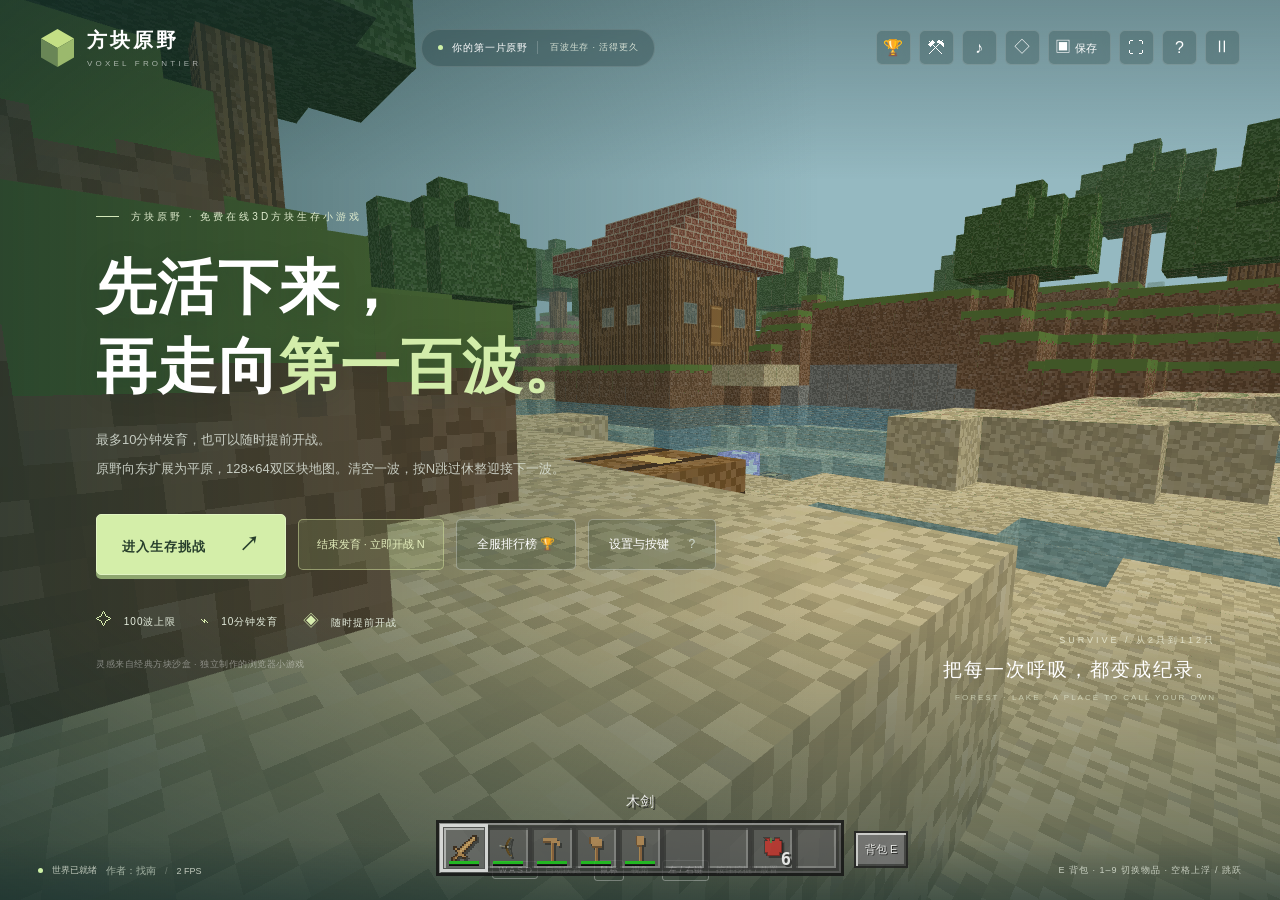
==== commit 858adf9c: "Update index.html" ====
--- a/index.html
+++ b/index.html
@@ -636,11 +636,12 @@
 
 refreshInventory();choose(1);
 
-</script><div id="leaderboard" class="dialog hidden" role="dialog" aria-modal="true" aria-labelledby="rankTitle"><div class="rank-card"><button id="rankClose" class="close" aria-label="关闭排行榜">×</button><span class="eyebrow">GLOBAL RECORDS / 作者：找南</span><h2 id="rankTitle">全服排行榜</h2><p>十波用时越短越好；波数、冲刺连击越高越好。每人每榜保留最好成绩。</p><div class="rank-profile"><label for="rankNickname">玩家昵称</label><input id="rankNickname" maxlength="32" placeholder="输入1至16字昵称" autocomplete="off"><button id="rankSaveName">保存昵称并开启上传</button><button id="rankRefresh">刷新</button></div><p id="rankStatus" role="status" aria-live="polite"></p><p id="rankPersonal"></p><div id="rankBoards"></div><small>从第一波开始计时，不含发育与暂停，包含波间休整。昵称和最好成绩会公开展示；身份保存在当前浏览器，更换设备或清理数据后可能变为新玩家。新成绩联网后自动上传，暂不补算旧存档的十波用时。标准与困难共用此榜，创造模式不提交。</small></div></div><script>
-'use strict';
-const RANK_API='https://fangkuai-api.haonan101010.workers.dev',RANK_KEY=KEY+'-online-ranks';
-let rankIdentity=null,rankPending={},rankBusy=false,rankRegistering=false,rankRequest=0;
+</script><div id="leaderboard" class="dialog hidden" role="dialog" aria-modal="true" aria-labelledby="rankTitle"><div class="rank-card"><button id="rankClose" class="close" aria-label="关闭排行榜">×</button><span class="eyebrow">GLOBAL RECORDS / 作者：找南</span><h2 id="rankTitle">全服排行榜</h2><p>十波用时越短越好；波数、冲刺连击越高越好。每人每榜保留最好成绩。</p><div class="rank-profile"><label for="rankNickname">玩家昵称</label><input id="rankNickname" maxlength="32" placeholder="输入1至16字昵称" autocomplete="off"><button id="rankSaveName">保存昵称并开启上传</button><button id="rankRefresh">刷新</button></div><p id="rankStatus" role="status" aria-live="polite"></p><p id="rankPersonal"></p><div id="rankBoards"></div><small>从第一波开始计时，不含发育与暂停，包含波间休整。昵称和最好成绩会公开展示；新后台首次使用请重新保存昵称，旧榜成绩尚未迁移且保留在旧后台。身份保存在当前浏览器，更换设备或清理数据后可能变为新玩家。新成绩联网后自动上传，暂不补算旧存档的十波用时。标准与困难共用此榜，创造模式不提交。</small></div></div><script>
+'use strict';
+const RANK_API='https://atonfrhkhxmwotnygrxe.supabase.co/functions/v1/leaderboard',RANK_KEY=KEY+'-online-ranks-supabase-v1';
+let rankSuggestedName='',rankIdentity=null,rankPending={},rankBusy=false,rankRegistering=false,rankRequest=0;
 try{const d=JSON.parse(localStorage.getItem(RANK_KEY));if(d?.identity?.playerId&&d.identity.token)rankIdentity=d.identity;if(d?.pending)for(const board of ['speed10','waves','dash']){const v=d.pending[board];if(v&&Number.isFinite(v.score)&&v.score>0&&Number.isFinite(v.elapsed)&&v.elapsed>0)rankPending[board]=v;}}catch{}
+if(!rankIdentity){try{if(!localStorage.getItem(RANK_KEY)){const previous=JSON.parse(localStorage.getItem(KEY+'-online-ranks'));rankSuggestedName=previous?.identity?.nickname||'';for(const board of ['speed10','waves','dash']){const v=previous?.pending?.[board];if(v&&Number.isFinite(v.score)&&v.score>0&&Number.isFinite(v.elapsed)&&v.elapsed>0)rankPending[board]={board,score:v.score,elapsed:v.elapsed};}}}catch{}}
 function persistRanks(){try{localStorage.setItem(RANK_KEY,JSON.stringify({identity:rankIdentity,pending:rankPending}));}catch{}}
 function rankMessage(text){$('rankStatus').textContent=text;}
 async function rankFetch(path,body,identity=rankIdentity){const controller=new AbortController(),timer=setTimeout(()=>controller.abort(),10000);try{const headers={};if(body)headers['Content-Type']='application/json';if(identity)headers.Authorization='Bearer '+identity.token;const response=await fetch(RANK_API+path,{method:body?'POST':'GET',headers,body:body?JSON.stringify({...body,...(identity?{playerId:identity.playerId}:{})}):undefined,signal:controller.signal});const data=await response.json();if(!response.ok||!data.ok)throw Error(data.error||'请求失败');return data;}finally{clearTimeout(timer);}}
@@ -653,8 +654,8 @@
 function rankValue(board,score){return board==='speed10'?formatRunTime(score):score+(board==='waves'?' 波':' 连');}
 function rankCell(row,text){const cell=document.createElement('td');cell.textContent=String(text);row.appendChild(cell);}
 function renderRanks(boards){const root=$('rankBoards');root.innerHTML='';for(const board of ['speed10','waves','dash']){const section=document.createElement('section'),title=document.createElement('h3');title.textContent=rankTitles[board]+' · 前10名';section.appendChild(title);const table=document.createElement('table'),head=document.createElement('thead'),headRow=document.createElement('tr');for(const label of ['排名','玩家','成绩','日期']){const th=document.createElement('th');th.textContent=label;headRow.appendChild(th);}head.appendChild(headRow);table.appendChild(head);const body=document.createElement('tbody'),records=Array.isArray(boards?.[board])?boards[board].slice(0,10):[];if(!records.length){const row=document.createElement('tr'),cell=document.createElement('td');cell.colSpan=4;cell.textContent='暂无成绩，成为第一个上榜的玩家吧！';row.appendChild(cell);body.appendChild(row);}for(const record of records){const row=document.createElement('tr');rankCell(row,record.rank);rankCell(row,record.nickname);rankCell(row,rankValue(board,record.score));rankCell(row,new Date(record.updatedAt).toLocaleDateString('zh-CN'));body.appendChild(row);}table.appendChild(body);section.appendChild(table);root.appendChild(section);}}
-async function loadRanks(){const request=++rankRequest;$('rankRefresh').disabled=true;rankMessage('正在读取全服排行榜…');try{const data=await rankFetch('/leaderboard',null,null);if(request!==rankRequest)return;renderRanks(data.boards);rankMessage(rankIdentity?'已连接全服排行榜 · '+rankIdentity.nickname:'填写昵称并保存后，自动上传个人最好成绩。');if(rankIdentity){const mine=await rankFetch('/me',{},rankIdentity);if(request===rankRequest)$('rankPersonal').textContent='我的纪录：'+(mine.scores.length?mine.scores.map(v=>rankTitles[v.board]+' '+rankValue(v.board,v.score)).join(' ｜ '):'暂无已上传成绩');}}catch{if(request===rankRequest)rankMessage('连接失败，请稍后点击刷新；本地成绩不会丢失。');}finally{if(request===rankRequest)$('rankRefresh').disabled=false;}}
-function openRanks(){pause();$('leaderboard').classList.remove('hidden');$('rankNickname').value=rankIdentity?.nickname||'';$('rankPersonal').textContent='';void (async()=>{await flushRanks();await loadRanks();})();}
+async function loadRanks(){const request=++rankRequest;$('rankRefresh').disabled=true;rankMessage('正在读取全服排行榜…');try{const data=await rankFetch('/leaderboard',null,null);if(request!==rankRequest)return;renderRanks(data.boards);rankMessage(rankIdentity?'已连接全服排行榜 · '+rankIdentity.nickname:'新版排行榜已启用，首次请保存昵称；旧榜成绩仍保留在旧后台。');if(rankIdentity){const mine=await rankFetch('/me',{},rankIdentity);if(request===rankRequest)$('rankPersonal').textContent='我的纪录：'+(mine.scores.length?mine.scores.map(v=>rankTitles[v.board]+' '+rankValue(v.board,v.score)).join(' ｜ '):'暂无已上传成绩');}}catch{if(request===rankRequest)rankMessage('连接失败，请稍后点击刷新；本地成绩不会丢失。');}finally{if(request===rankRequest)$('rankRefresh').disabled=false;}}
+function openRanks(){pause();$('leaderboard').classList.remove('hidden');$('rankNickname').value=rankIdentity?.nickname||rankSuggestedName||'';$('rankPersonal').textContent='';void (async()=>{await flushRanks();await loadRanks();})();}
 function closeRanks(){$('leaderboard').classList.add('hidden');rankRequest++;$('rankRefresh').disabled=false;}
 $('rankOpen').onclick=$('rankMenuOpen').onclick=openRanks;$('rankClose').onclick=closeRanks;$('rankSaveName').onclick=saveRankName;$('rankRefresh').onclick=()=>{void(async()=>{await flushRanks();await loadRanks();})();};
 
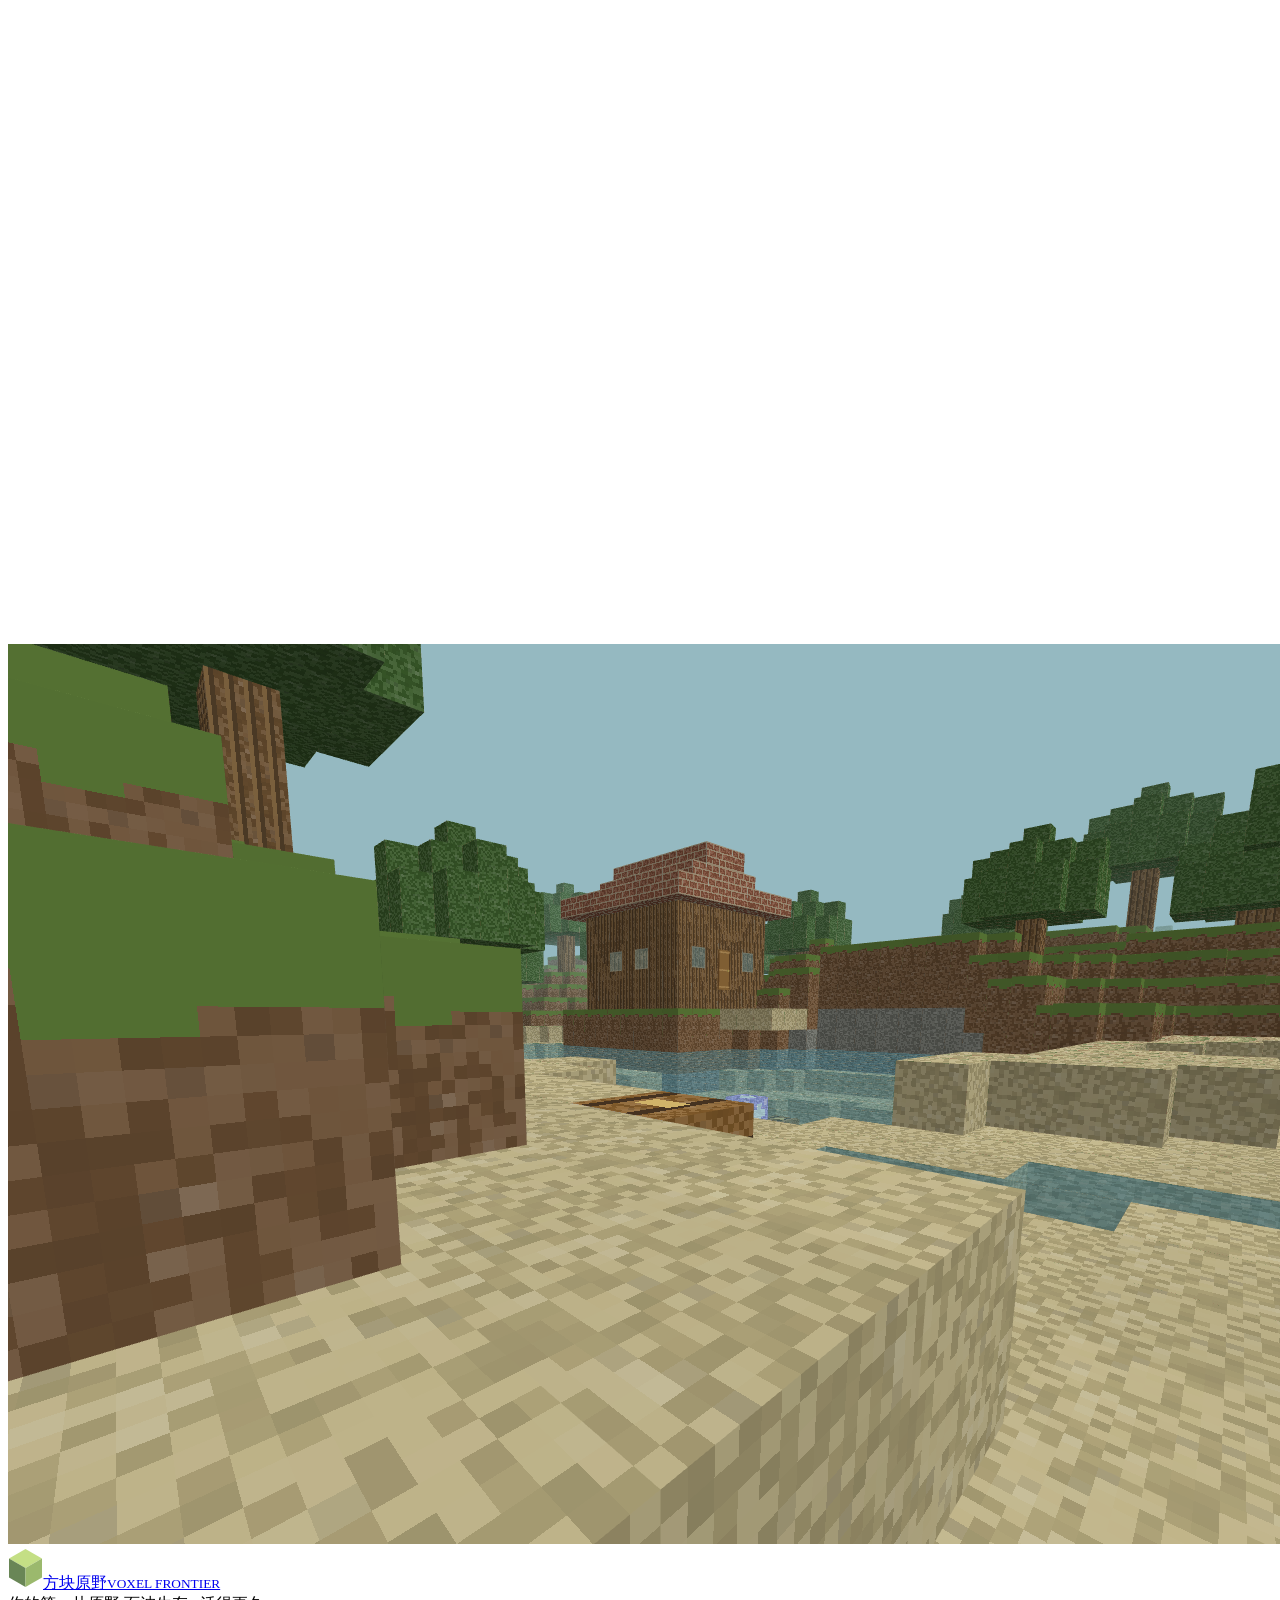
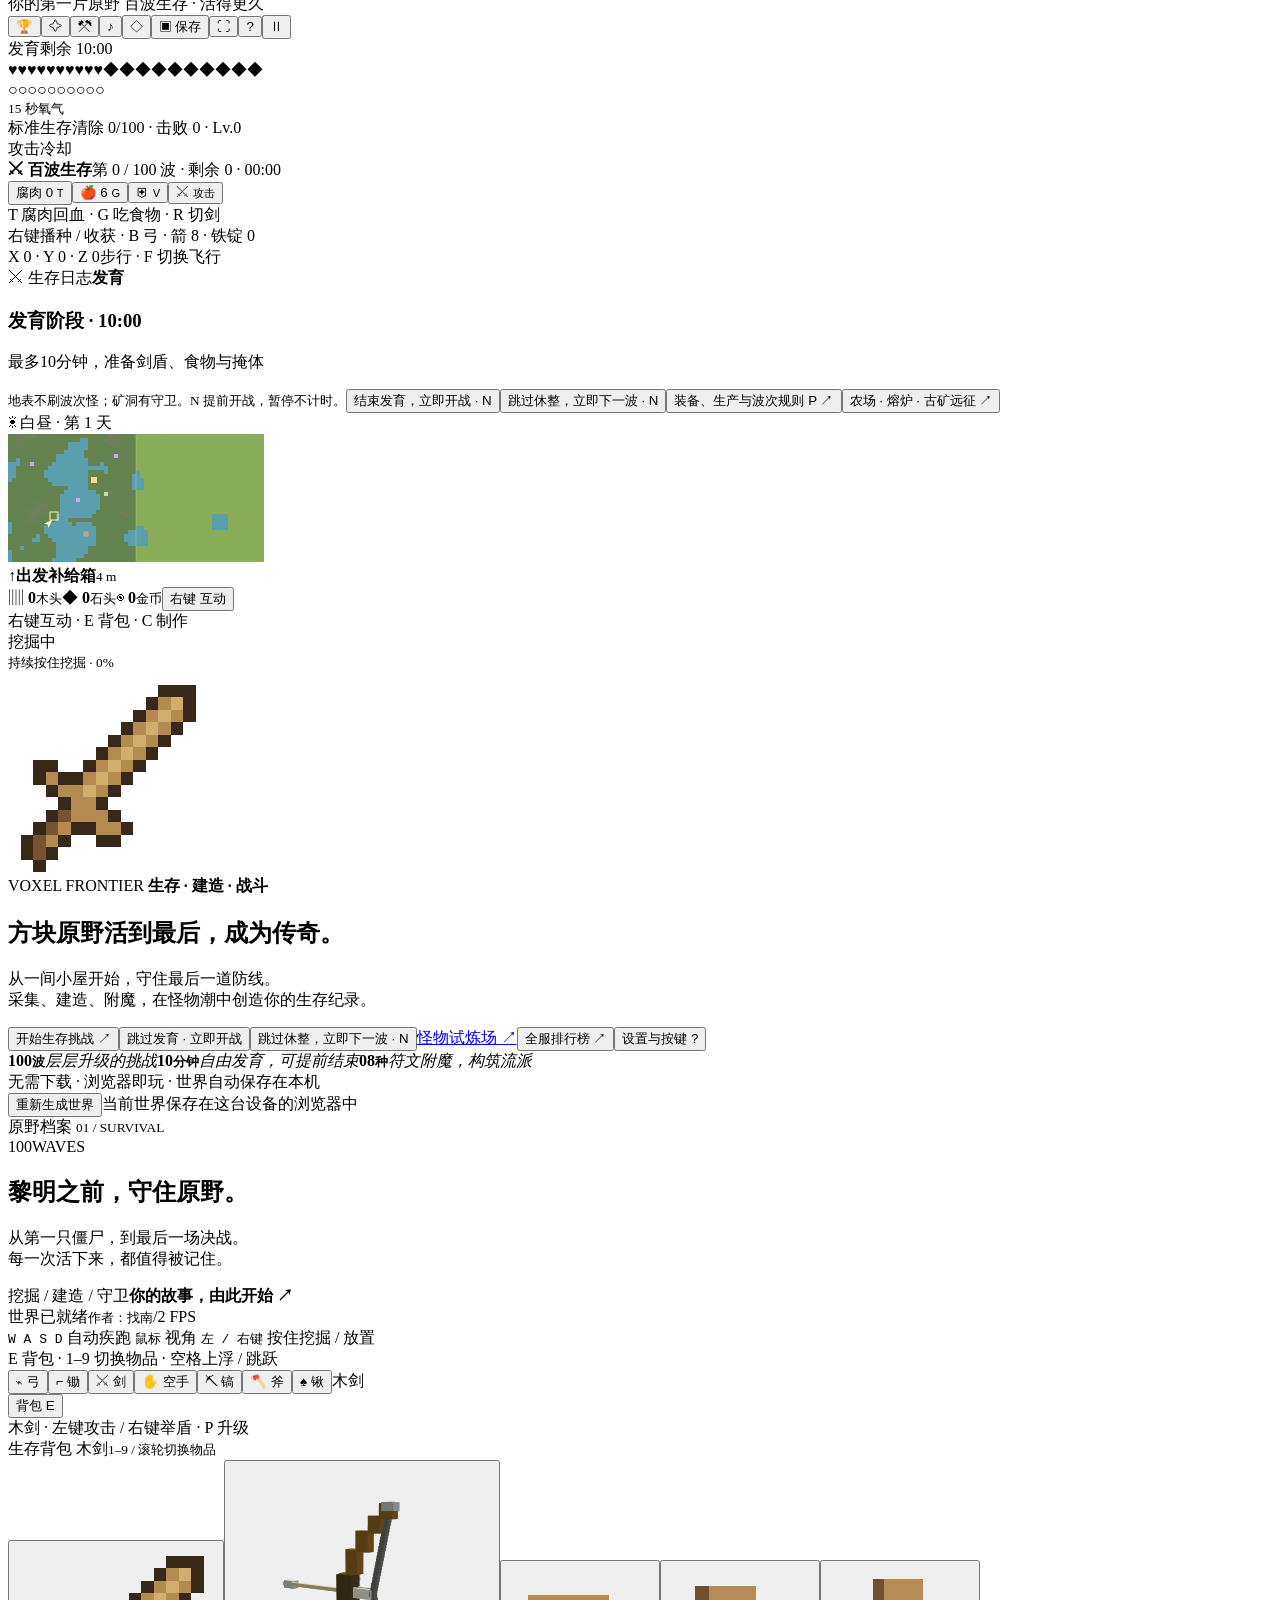
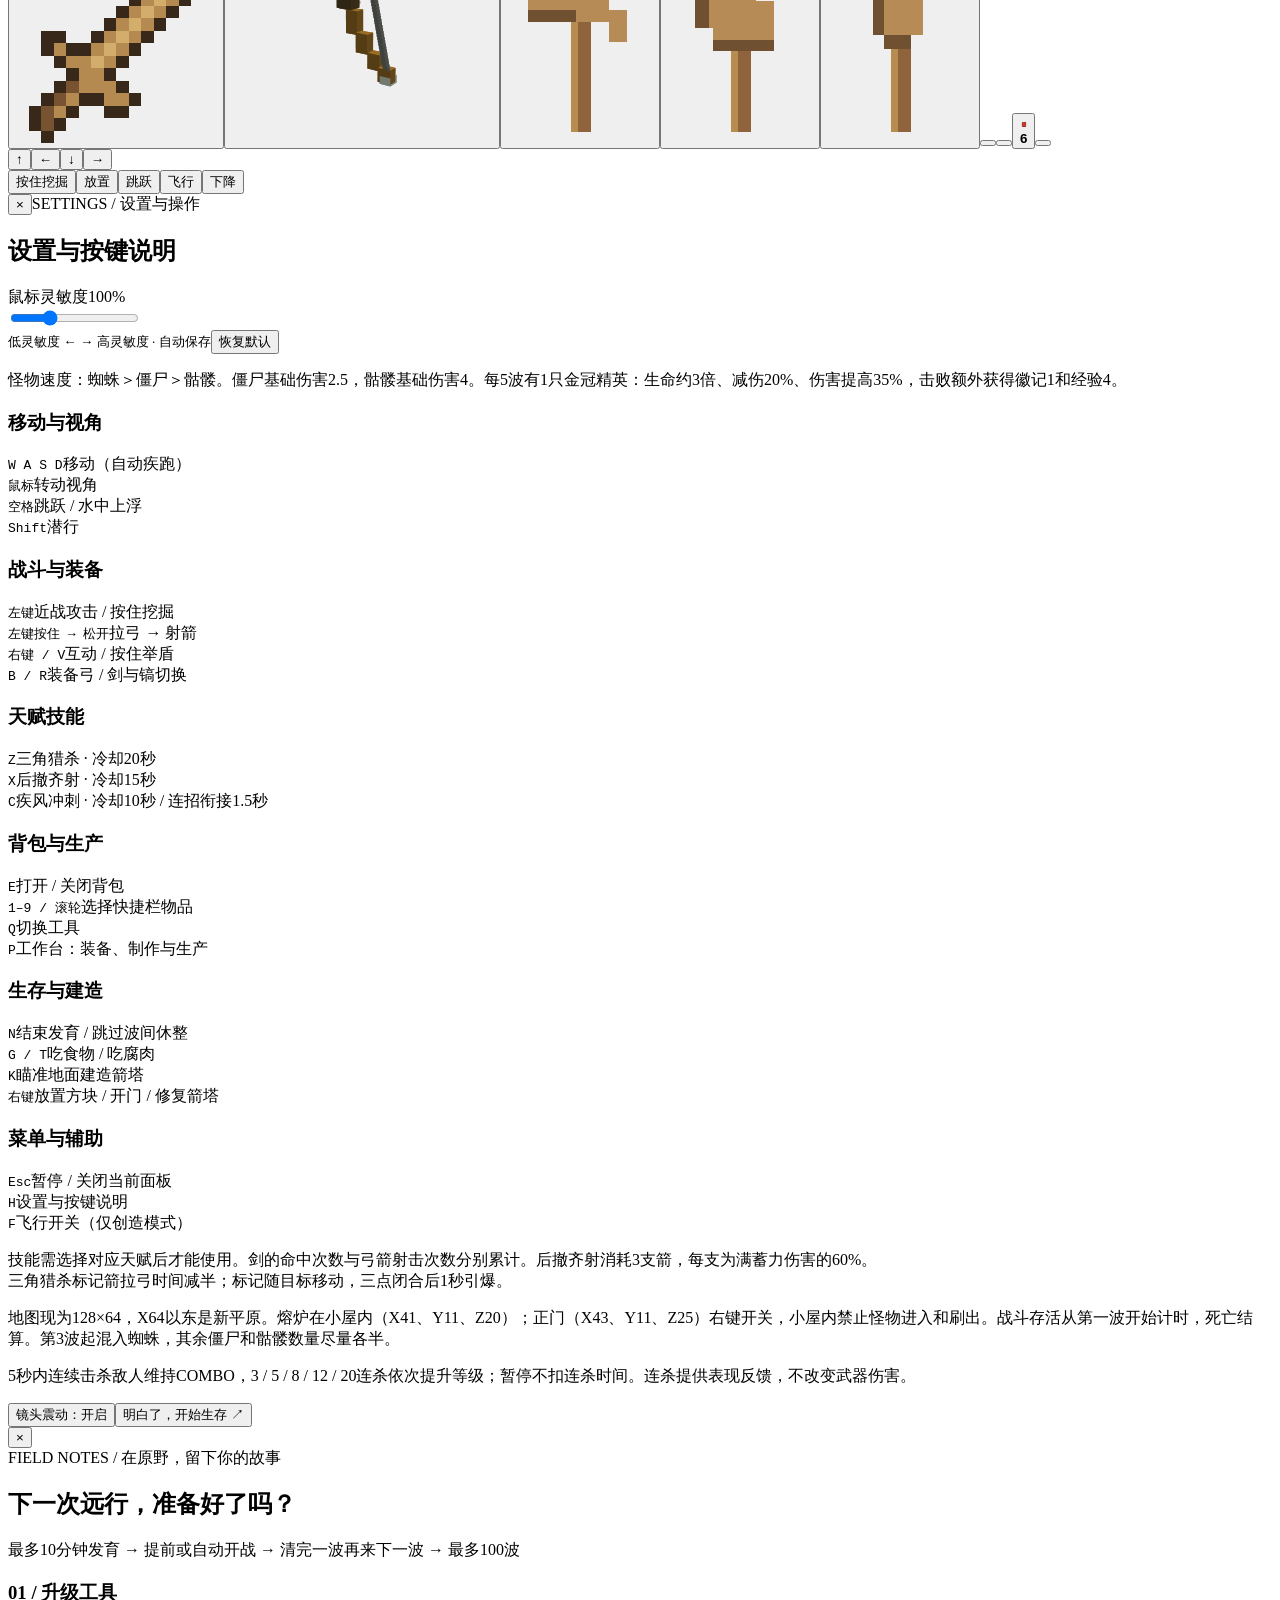
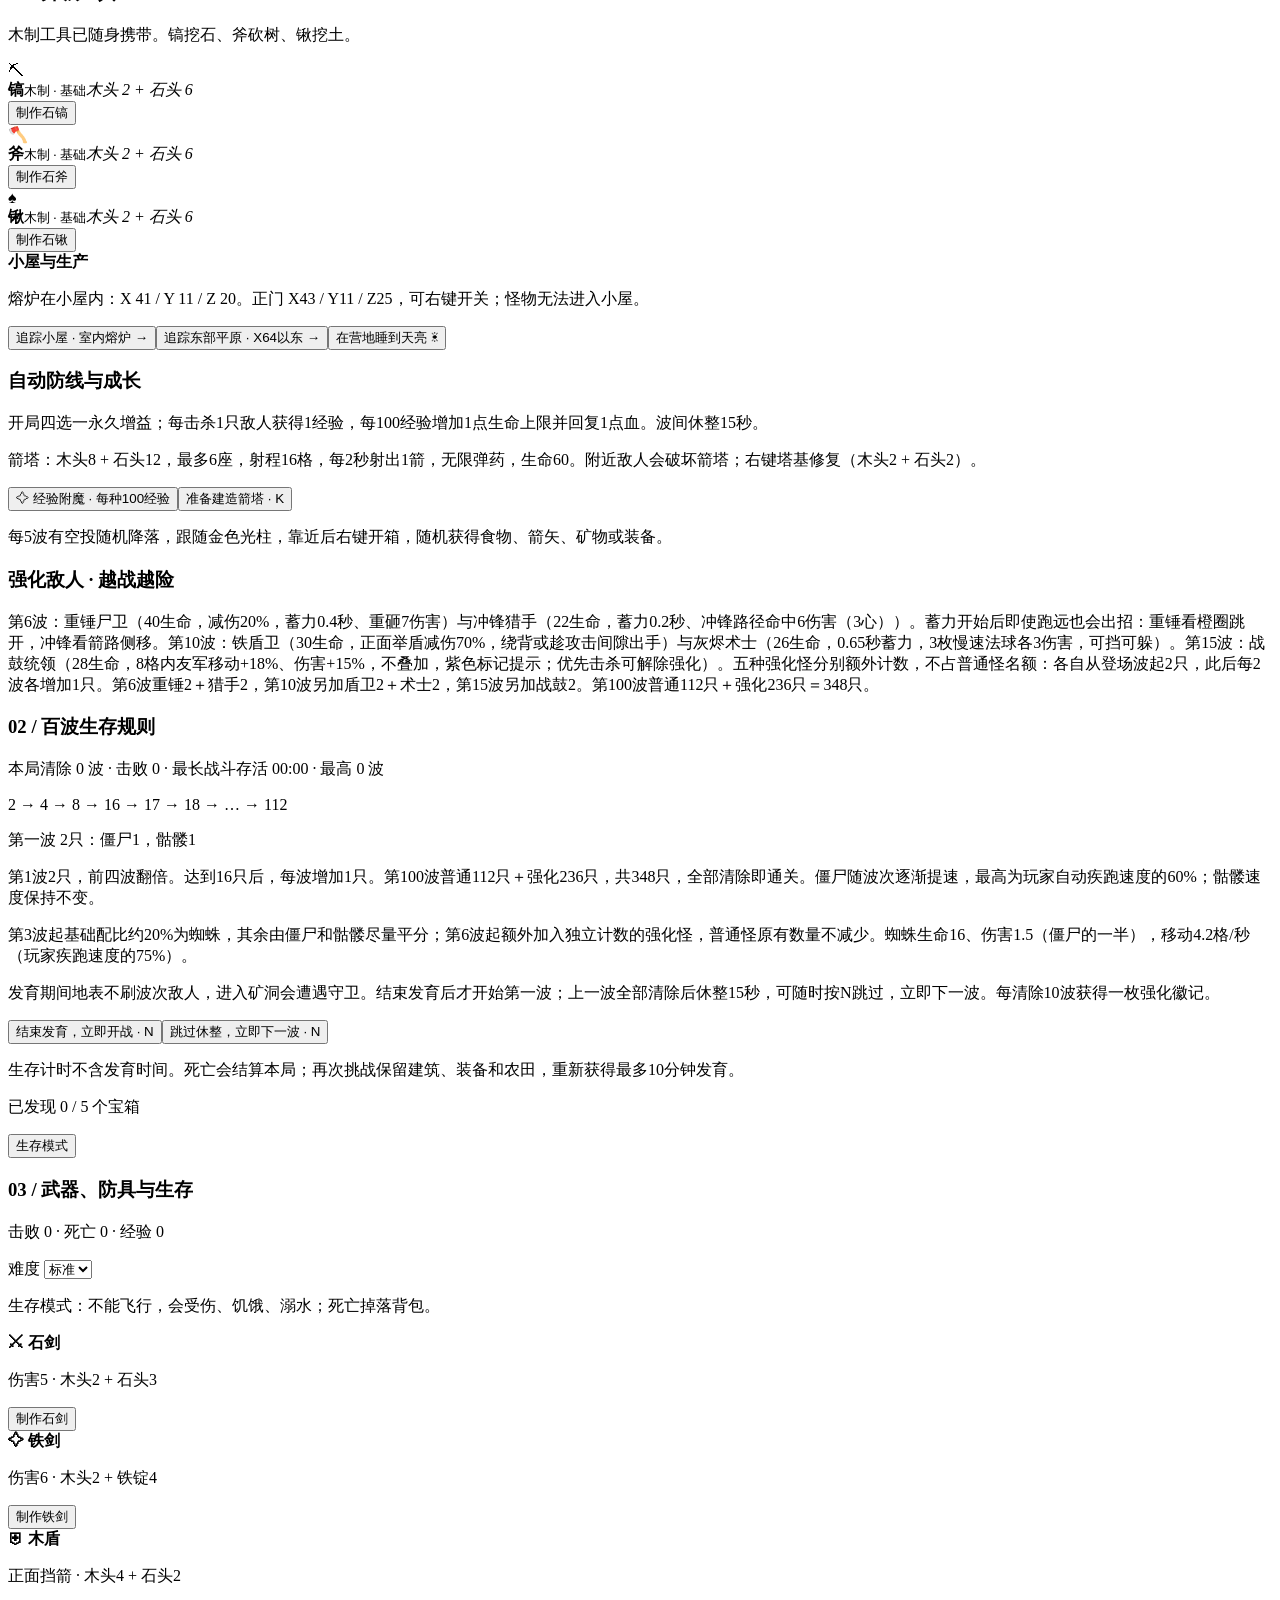
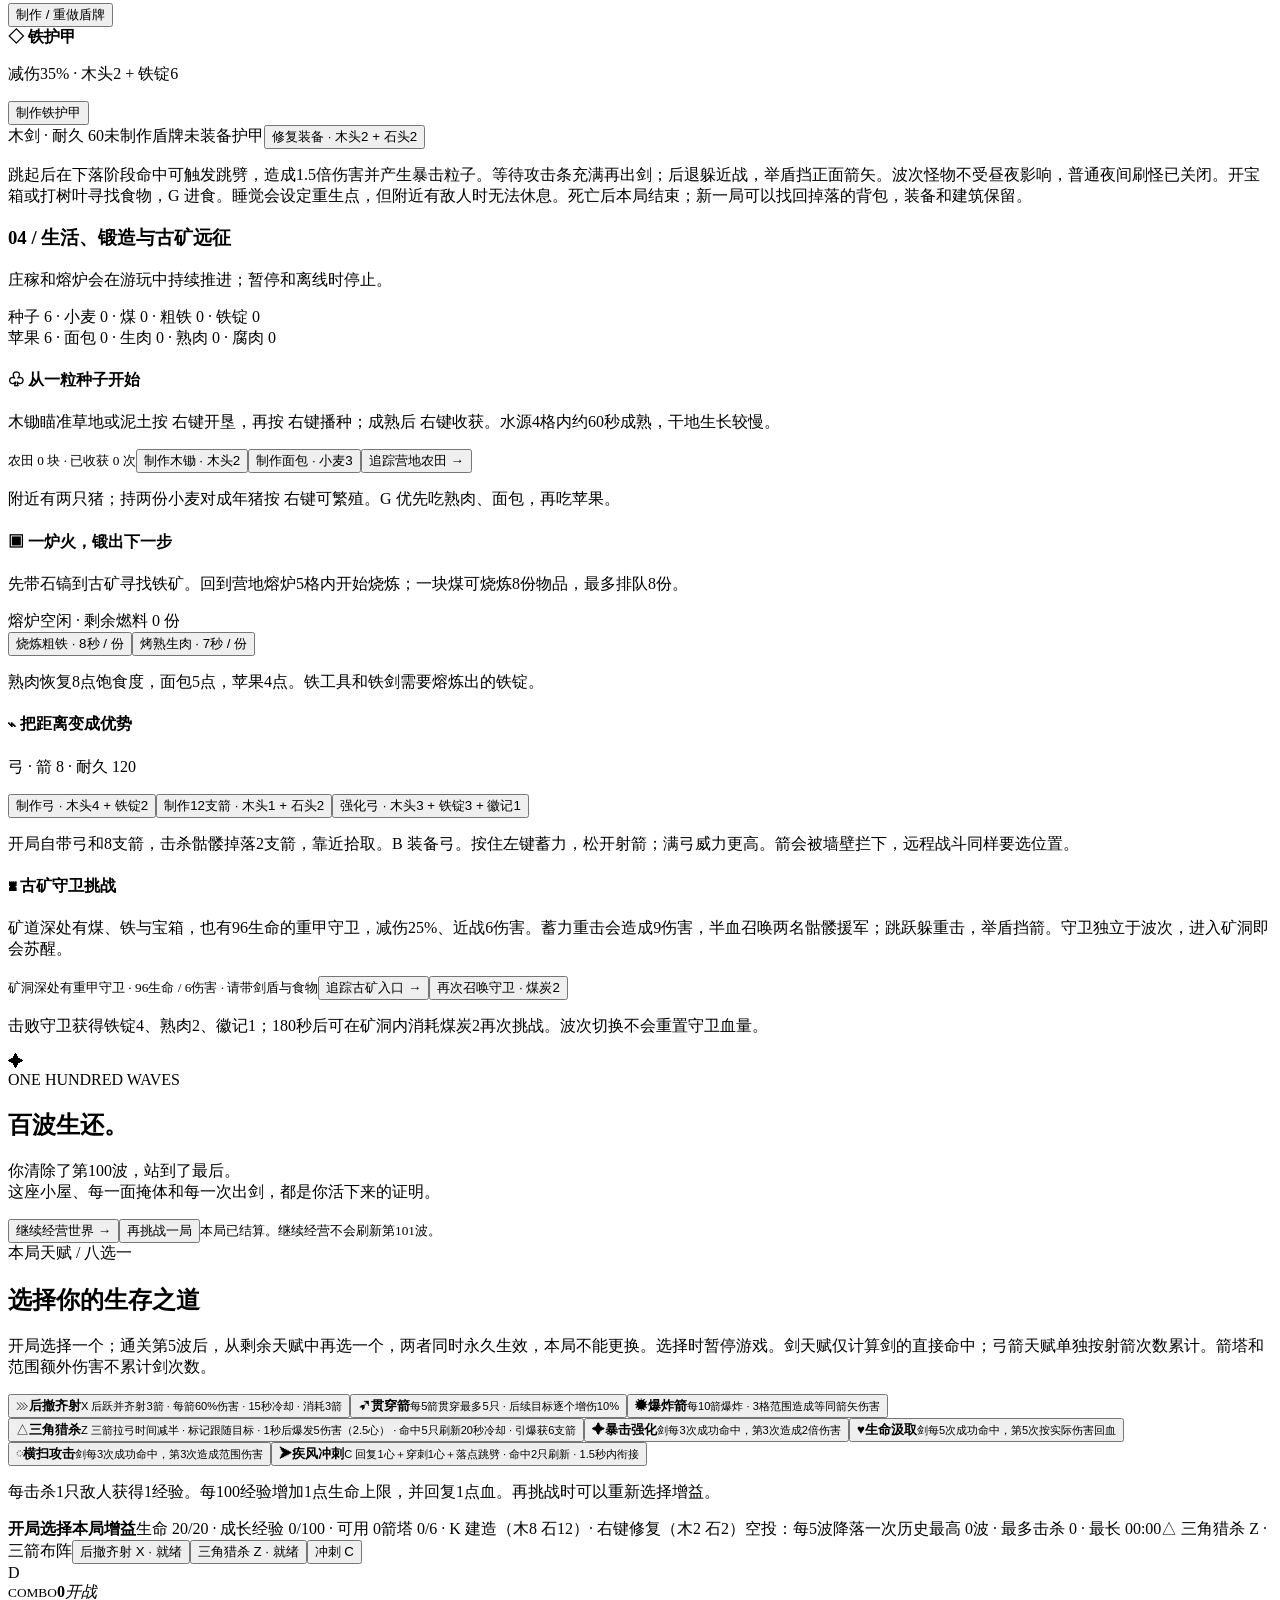
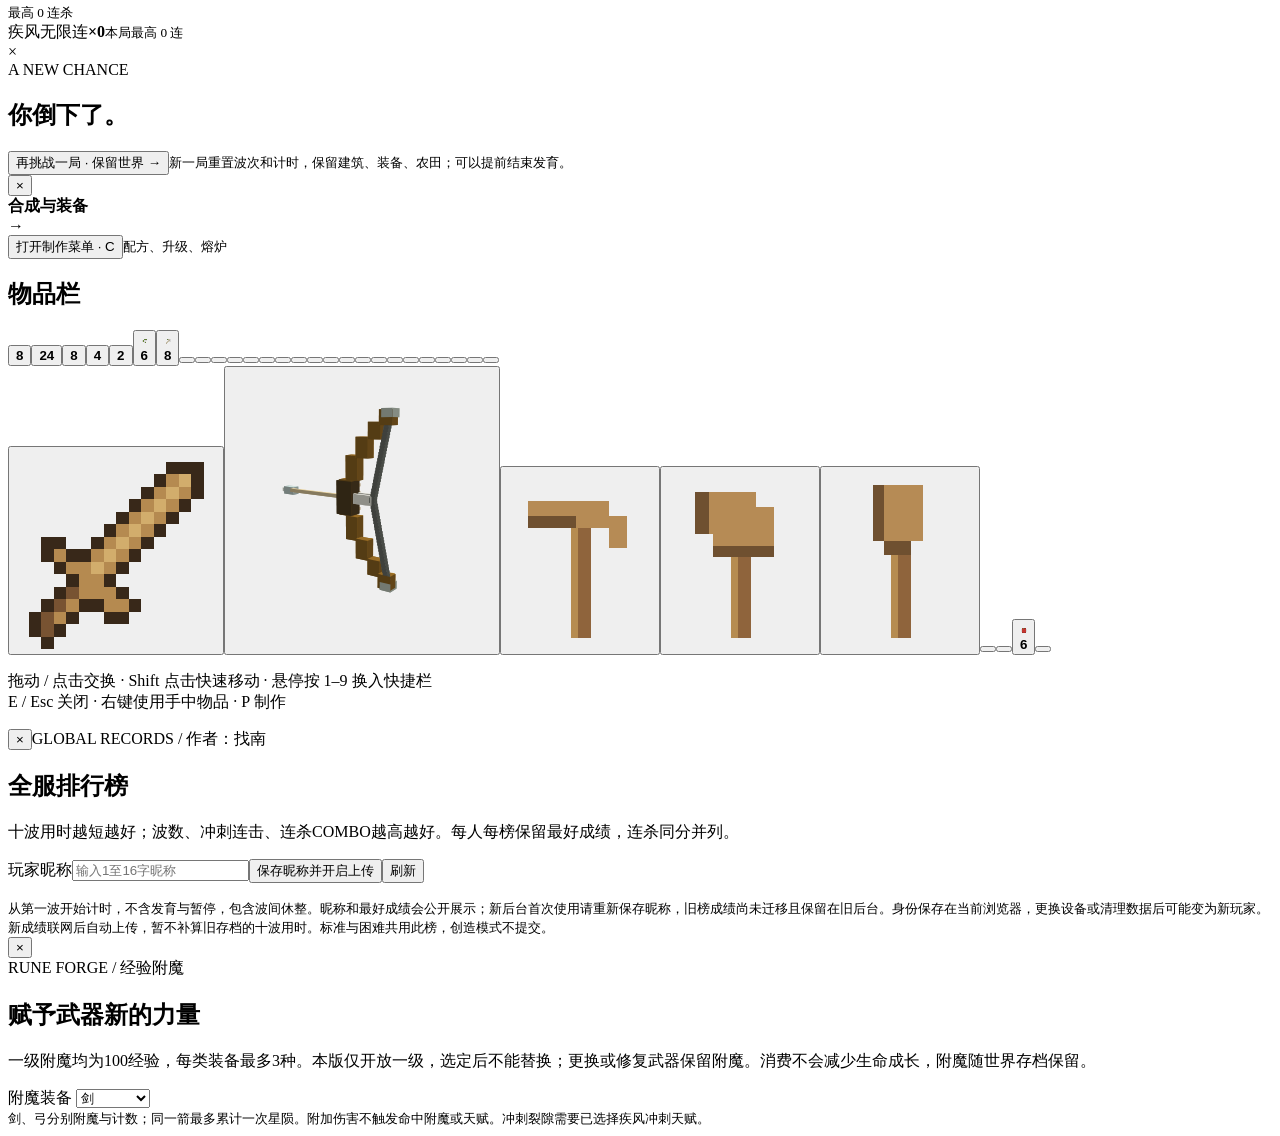
==== commit 1379c8b1: "Add files via upload" ====
--- a/index.html
+++ b/index.html
@@ -1,103 +1,4 @@
-<!doctype html><html lang="zh-CN"><head><meta charset="UTF-8"><meta name="viewport" content="width=device-width,initial-scale=1,maximum-scale=1,user-scalable=no"><meta name="theme-color" content="#172e28"><title>方块原野：百波生存 - 免费在线3D方块生存小游戏</title><meta name="description" content="免费在线玩方块原野百波生存小游戏。采集挖掘、建造小屋、挑战100波僵尸与骷髅，选择四种增益，建造自动箭塔、争夺空投补给，体验跳劈暴击与连杀COMBO。无需下载，浏览器打开即玩。"><style>
-*{box-sizing:border-box}body{margin:0;overflow:hidden;background:#a3c6c2;color:#fff;font-family:Inter,'PingFang SC','Microsoft YaHei',sans-serif;user-select:none}button,a{-webkit-tap-highlight-color:transparent}button{cursor:pointer;font:inherit}button:focus-visible,a:focus-visible{outline:2px solid #d0f09b;outline-offset:4px}#world{position:fixed;inset:0;width:100%;height:100%;display:block;touch-action:none}.vignette{position:fixed;inset:0;pointer-events:none;background:linear-gradient(90deg,#132e2b9c,transparent 64%),linear-gradient(0deg,#142c2c8a,transparent 32%,transparent 80%,#142c2c50)}body.playing .vignette{background:linear-gradient(0deg,#142c2c65,transparent 21%,transparent 85%,#142c2c40)}header{position:fixed;top:0;width:100%;display:flex;justify-content:space-between;align-items:center;padding:27px 40px;z-index:4}.brand{display:flex;gap:12px;align-items:center;text-decoration:none;color:white}.brand>span{font-size:20px;letter-spacing:3px;font-weight:800}.brand small{display:block;font-size:8px;letter-spacing:3.2px;font-weight:500;opacity:.6;margin-top:5px}.worldtag{display:flex;align-items:center;gap:9px;font-size:11px;letter-spacing:.8px;background:#172f3048;backdrop-filter:blur(10px);border:1px solid #ffffff20;padding:11px 16px;border-radius:25px}.worldtag i,.live-dot{width:5px;height:5px;display:inline-block;background:#cef1a7;border-radius:50%}.worldtag span{border-left:1px solid #ffffff35;padding-left:12px;color:#d4dfd3;font-size:10px}nav{display:flex;gap:8px}nav button{height:35px;min-width:35px;color:#fff;border:1px solid #ffffff28;background:#18343240;border-radius:6px;backdrop-filter:blur(8px)}nav button:hover{background:#ffffff25}nav span{font-size:11px;padding-right:7px}.menu{position:fixed;inset:0;z-index:2;display:flex;align-items:center;padding:100px 7.5% 120px;pointer-events:none}.hero{pointer-events:auto}.eyebrow{font-size:10px;letter-spacing:3px;color:#e0ecce;display:flex;align-items:center;gap:12px}.eyebrow>span{width:23px;height:1px;background:#d3e7b9}h1{font-size:clamp(36px,4.7vw,70px);font-weight:800;line-height:1.32;letter-spacing:1px;margin:24px 0 20px;text-shadow:0 3px 24px #14372a30}h1 span{color:#d3edaa}.hero>p{font-size:13px;line-height:2.2;color:#e1e8dfd4;font-weight:400}.actions{display:flex;gap:12px;margin-top:30px;align-items:center}.primary{padding:16px 25px;background:#d4eea9;color:#273e2c;border:1px solid #e1f4c2;border-radius:5px;box-shadow:0 4px 0 #8ea66f;font-size:13px;font-weight:800;letter-spacing:1px}.primary span{margin-left:28px;font-size:20px}.primary:hover{background:#e2f6c1;transform:translateY(-1px)}.secondary{padding:16px 20px;background:#18372c38;border:1px solid #ffffff50;color:#fff;border-radius:5px;font-size:12px}.secondary span{margin-left:16px;color:#cdd7cb}.worldinfo{display:flex;gap:25px;margin-top:36px;font-size:10px;letter-spacing:1px;color:#e4eddd}.worldinfo i{font-style:normal;margin-right:7px;color:#d8edaf;font-size:16px}.note{font-size:9px;letter-spacing:.5px;color:#ffffff69;margin-top:26px}.scene-label{position:absolute;right:5%;bottom:160px;text-align:right;text-shadow:0 2px 15px #0004}.scene-label>span{font-size:9px;letter-spacing:3px;color:#eff1ddc9}.scene-label h2{font-size:19px;letter-spacing:2px;font-weight:500;margin:10px 0}.scene-label p{font-size:8px;letter-spacing:2px;color:#e3ebd0b0}footer{position:fixed;bottom:0;width:100%;padding:19px 38px;display:flex;align-items:center;justify-content:space-between;font-size:9px;color:#e1e8dacf;z-index:4;gap:18px;background:linear-gradient(0deg,#162e2d65,transparent)}.footer-left{display:flex;gap:9px;align-items:center}.divider{opacity:.4}kbd{font:inherit;display:inline-block;padding:3px 5px;border:1px solid #ffffff50;border-radius:3px;margin:0 5px 0 10px;color:white;font-size:9px}#controlsHint{font-size:9px;color:#e1e7dfaa}.footer-right{letter-spacing:1px}#hotbarWrap{position:fixed;bottom:64px;left:50%;transform:translateX(-50%);z-index:3;text-align:center;transition:opacity .2s;opacity:.85}body:not(.playing) #hotbarWrap{opacity:.65;pointer-events:none}.material-label{font-size:12px;margin-bottom:10px;text-shadow:0 2px 4px #172d23}.material-label small{font-size:8px;letter-spacing:1px;opacity:.6;margin-left:16px}#hotbar{display:flex;gap:4px;background:#162d2b90;border:1px solid #ffffff29;padding:6px;border-radius:7px;backdrop-filter:blur(10px)}.slot{position:relative;width:49px;height:48px;background:#e6efdb0d;border:1px solid #ffffff15;border-radius:3px;padding:8px;display:grid;place-items:center;color:#dce9c9}.slot.selected{border:2px solid #d8efaf;background:#d8efaf30;box-shadow:0 0 12px #c0ec9320;transform:translateY(-2px)}.slot small{position:absolute;top:2px;left:4px;font-size:8px;opacity:.65}.slot .cube{width:25px;height:28px;clip-path:polygon(50% 0,100% 25%,100% 75%,50% 100%,0 75%,0 25%);position:relative;background:var(--c)}.cube:before{content:'';position:absolute;inset:0;background:#0003;clip-path:polygon(0 25%,50% 50%,50% 100%,0 75%)}.cube:after{content:'';position:absolute;inset:0;background:#fff3;clip-path:polygon(0 25%,50% 0,100% 25%,50% 50%)}#hud{position:fixed;inset:0;pointer-events:none}.coordinates{position:absolute;top:107px;left:40px;display:flex;flex-direction:column;gap:7px;font-family:monospace;font-size:10px;letter-spacing:1px;color:#ffffffb0;text-shadow:0 1px 3px #0008}#crosshair{position:absolute;top:50%;left:50%;mix-blend-mode:difference}#crosshair i{position:absolute;left:-7px;top:-1px;width:14px;height:2px;background:white}#crosshair b{position:absolute;top:-7px;left:-1px;width:2px;height:14px;background:white}#target{position:absolute;top:calc(50% + 25px);left:50%;transform:translateX(-50%);font-size:10px;text-shadow:0 1px 4px #000;background:#122e2955;padding:4px 8px;border-radius:4px}#target:empty{display:none}.hidden{display:none!important}#toast{position:fixed;top:110px;left:50%;transform:translateX(-50%) translateY(-10px);opacity:0;background:#1b332de8;border:1px solid #d8edaf44;color:#e3efcd;padding:12px 20px;border-radius:6px;font-size:12px;z-index:10;transition:.2s;pointer-events:none}#toast.show{opacity:1;transform:translateX(-50%) translateY(0)}.dialog{position:fixed;inset:0;z-index:9;background:#102b287a;backdrop-filter:blur(10px);display:grid;place-items:center;padding:24px}.dialog-card{background:#1c3532;border:1px solid #cfe1b636;padding:40px;max-width:800px;position:relative;box-shadow:0 25px 100px #0005;border-radius:10px}.dialog-card h2{font-size:28px;margin:18px 0 28px}.close{position:absolute;right:15px;top:12px;background:none;border:none;color:#cddbc5;font-size:25px}.guide-grid{display:grid;grid-template-columns:repeat(3,1fr);gap:25px}.guide-grid b{color:#daecbd;font-size:12px}.guide-grid p{font-size:10px;line-height:2.3;color:#b8c9c1}.guide-grid kbd{margin-left:0}.tip{font-size:10px;color:#c8d8bb;padding:15px 0;border-top:1px solid #ffffff15;line-height:1.8}.dialog .primary{font-size:11px;padding:13px 20px}#resetWrap{margin-top:20px}#resetWrap button{border:0;background:none;color:#e9d4b6;text-decoration:underline;font-size:10px;padding:0;margin-right:12px}#resetWrap span{font-size:9px;color:#ffffff60}#touch{position:fixed;inset:0;pointer-events:none;z-index:3}.dpad{position:absolute;bottom:130px;left:25px;width:134px;height:134px}.dpad button,.touch-actions button{pointer-events:auto;touch-action:none;border:1px solid #ffffff45;background:#17383266;color:white;backdrop-filter:blur(5px);border-radius:8px;width:42px;height:42px}.up{position:absolute;top:0;left:46px}.left{position:absolute;top:46px;left:0}.down{position:absolute;top:46px;left:46px}.right{position:absolute;top:46px;left:92px}.touch-actions{position:absolute;bottom:143px;right:22px;display:grid;grid-template-columns:52px 52px;gap:8px}.touch-actions button{font-size:11px;width:52px;height:42px}body.playing .scene-label{display:none}@media(max-width:850px){header{padding:19px 22px}.brand>span{font-size:16px}.brand svg{width:26px}.worldtag{display:none}.menu{padding:95px 7% 130px}h1{font-size:45px}.scene-label{display:none}footer{padding:15px 22px}.footer-right{display:none}.coordinates{left:22px;top:90px}.guide-grid{grid-template-columns:1fr;gap:10px}.dialog-card{padding:25px;max-height:90vh;overflow:auto}.dialog-card h2{font-size:23px;margin:15px 0}.guide-grid p{margin:5px 0}.slot{width:40px;height:42px}#hotbarWrap{bottom:58px}}@media(max-width:550px){header{padding:16px}.brand{gap:8px}.brand small{font-size:6px}.brand>span{font-size:15px}nav{gap:5px}nav button{min-width:30px;height:30px}nav span{display:none}h1{font-size:35px;margin:20px 0}.hero>p{font-size:11px}.menu{padding:100px 24px 150px;align-items:center}.eyebrow{font-size:8px;letter-spacing:2px}.actions{margin-top:22px}.primary{padding:12px 17px;font-size:12px}.primary span{margin-left:8px}.secondary{padding:15px 13px;font-size:11px}.worldinfo{gap:17px;margin-top:25px;font-size:9px}.note{font-size:8px;margin-top:18px}.slot{width:32px;height:35px;padding:4px}.slot .cube{width:20px;height:23px}#hotbar{gap:2px;padding:4px}#hotbarWrap{bottom:55px;width:max-content}.material-label small{display:none}footer{padding:14px 16px;font-size:8px}#controlsHint{display:none}#fps{display:none}.divider{display:none}#toast{font-size:10px;max-width:85vw;width:max-content;top:90px}.dialog{padding:15px}.dialog-card{padding:25px}.dialog-card h2{font-size:21px}}
-#world{image-rendering:pixelated}#toolbelt{display:flex;justify-content:center;gap:5px;margin-bottom:6px;align-items:center}#toolbelt button{font-size:10px;color:#e5ebdc;background:#142f28c9;border:1px solid #a6b5976b;border-radius:2px;padding:7px 11px;box-shadow:inset 1px 1px #ffffff18,inset -2px -2px #0004}#toolbelt button.selected{border-color:#e6efc6;background:#728458d9;color:#fff}#toolName{display:none}#toolHint{font-size:9px;color:#eff4df;text-shadow:0 2px 3px #000;margin-bottom:9px;letter-spacing:.5px}#hotbar{border-radius:2px;border:2px solid #9a9c8e;background:#22291ce0;box-shadow:inset 1px 1px #fff4,2px 2px 0 #0006}.slot{border-radius:0;border:2px solid #58634e;box-shadow:inset 2px 2px #0006,inset -1px -1px #ffffff25;background:#757f6580}.slot.selected{transform:none;border:2px solid #f1f3d5;box-shadow:inset 1px 1px #fff6,0 0 0 1px #172016;background:#a2ad8b66}#waterHint{position:absolute;top:140px;left:40px;font-size:11px;color:#d8f4ff;background:#14394b9e;border:1px solid #91d1d059;padding:9px 12px;border-radius:3px}body.underwater:after{content:'';position:fixed;inset:0;z-index:1;pointer-events:none;background:#1073ab3c;box-shadow:inset 0 0 140px #043e79a8}#miningUI{position:absolute;left:50%;top:calc(50% + 60px);transform:translateX(-50%);width:205px;text-shadow:0 1px 3px #000;font-size:10px;color:#fff}#miningUI>div:first-child{display:flex;justify-content:space-between;gap:15px;margin-bottom:7px}.mine-track{height:8px;background:#1b211ad9;border:1px solid #e1e4d585;padding:1px;box-shadow:0 1px 3px #0005}.mine-track i{display:block;height:100%;background:#b6db6c;width:0}#miningUI small{display:block;font-size:8px;text-align:center;opacity:.8;margin-top:6px}#handView{position:absolute;right:7%;bottom:12%;font-size:94px;filter:drop-shadow(8px 10px 0 #0003);transform:rotate(-20deg);image-rendering:pixelated;opacity:.93}body.mining #handView{animation:dig-swing .32s ease-in-out infinite}@keyframes dig-swing{0%,100%{transform:translate(0,0) rotate(-20deg)}50%{transform:translate(-24px,-24px) rotate(-48deg)}}.material-label{margin-bottom:7px}body:not(.playing) #hotbarWrap{opacity:.7}@media(max-width:850px){#waterHint{left:22px;top:120px}#toolbelt button{padding:5px 9px;font-size:9px}}@media(max-width:550px){#waterHint{left:15px;top:118px;font-size:9px;max-width:85vw}#toolHint{font-size:8px;margin-bottom:5px}#toolbelt button{padding:5px 9px;font-size:9px}#toolbelt{margin-bottom:5px}.material-label{display:none}#handView{font-size:63px;right:22%;bottom:29%}.dpad{bottom:175px}.touch-actions{bottom:185px}.touch-actions button{font-size:10px}#miningUI{top:calc(50% + 48px);width:175px}}
-.stack-count{position:absolute;right:3px;bottom:1px;z-index:1;color:#fff;font-size:11px;font-family:monospace;text-shadow:1px 1px #18220e;pointer-events:none}#adventureHUD{position:absolute;inset:0}#questCard{position:absolute;top:172px;left:38px;width:245px;background:#18342ee8;border:1px solid #a6bc814a;border-radius:6px;padding:15px;backdrop-filter:blur(8px);box-shadow:0 10px 28px #10201826}.quest-top{display:flex;justify-content:space-between;align-items:center;font-size:9px;letter-spacing:1px;color:#e2d7ff}.quest-top b{font-size:11px;background:#b69be82b;padding:4px 7px;border-radius:3px}#questCard h3{font-size:13px;margin:12px 0 8px;color:#eaf0d7}#questCard p{font-size:11px;color:#d5e0c4;margin:0 0 10px}.quest-track{height:4px;background:#8b9c7333}.quest-track i{height:100%;display:block;background:#d2e694;transition:width .4s}#questCard small{font-size:9px;color:#9db6a4;line-height:1.8;display:block;margin-top:10px}#questOpen{display:flex;justify-content:space-between;pointer-events:auto;width:100%;padding:10px 0 0;margin-top:12px;border:0;border-top:1px solid #e0efbc22;background:none;color:#cde4ab;font-size:9px}#questOpen span{opacity:.65}#mapCard{position:absolute;right:38px;top:110px;width:142px;background:#19342bce;padding:7px;border:1px solid #b6c99b59;border-radius:5px;backdrop-filter:blur(6px)}#dayClock{font-size:9px;color:#e4e8c9;padding:2px 0 7px;text-align:center}#minimap{display:block;width:126px;height:126px;border:1px solid #d4dfb43b;image-rendering:pixelated}.waypoint{display:flex;gap:5px;align-items:center;padding-top:7px;font-size:9px;color:#e9e1ba}.waypoint b{font-size:9px;flex:1;font-weight:500}.waypoint small{font-size:9px;opacity:.7}#compassArrow{display:inline-block;color:#dcc5ff;transform-origin:center;width:13px;text-align:center}#resourceBar{position:absolute;left:38px;bottom:83px;display:flex;gap:15px;align-items:center;background:#173329c9;border:1px solid #b4c69645;padding:11px 13px;border-radius:4px;font-size:13px;color:#e7d6ab}#resourceBar>span{display:flex;align-items:center;gap:5px}#resourceBar small{font-size:8px;color:#b3c6b0}#resourceBar b{font-size:12px;color:#f2edda}#useBtn{pointer-events:auto;background:none;border:0;border-left:1px solid #ffffff25;color:#d8edb6;padding:0 0 0 10px;font-size:9px}#useBtn kbd{margin:0 3px 0 0}#useHint{position:absolute;left:50%;top:calc(50% + 48px);transform:translateX(-50%);font-size:9px;color:#e8eddab3;text-shadow:0 1px 3px #11241d}body.mining #useHint{display:none}#pickup{position:absolute;left:50%;bottom:260px;transform:translateX(-50%);font-size:12px;font-weight:600;color:#e5efbb;text-shadow:0 2px 3px #132f20;opacity:0;pointer-events:none}#pickup.pop{animation:pickup 1.3s ease-out}@keyframes pickup{0%{opacity:0;translate:0 12px}20%{opacity:1}80%{opacity:1}100%{opacity:0;translate:0 -20px}}.workshop-card{background:#1b342d;border:1px solid #c6d8a349;border-radius:8px;padding:35px;max-width:960px;width:100%;max-height:92vh;overflow:auto;position:relative;box-shadow:0 25px 100px #0006}.workshop-card h2{font-size:28px;margin:16px 0 10px}.workshop-intro{font-size:11px;line-height:1.8;color:#a9c19e}.workshop-grid{display:grid;grid-template-columns:1fr 1fr;gap:35px;margin-top:24px}.workshop-grid h3{font-size:12px;color:#d8e8b4;letter-spacing:1px;margin:0 0 9px}.workshop-grid section>p{font-size:10px;line-height:1.9;color:#9fb7a4}.recipe{display:flex;align-items:center;gap:12px;background:#40523926;border:1px solid #a0b38a2b;padding:13px 12px;margin:9px 0;border-radius:4px}.recipe-icon{font-size:25px}.recipe>div{flex:1}.recipe b{font-size:12px}.recipe small,.recipe em{display:block;font-size:9px;margin-top:5px;color:#a9c29b;font-style:normal}.recipe em{color:#d0c69e}.recipe button,.relic-card button,.camp-summary button,.build-switch button{background:#b7d28b19;border:1px solid #bdcf9440;border-radius:3px;color:#d5e4b5;padding:9px 11px;font-size:10px}.recipe button:hover,.relic-card button:hover{background:#b7d28b33}.recipe button:disabled{opacity:.45;cursor:default}.relic-card{display:flex;gap:12px;align-items:center;padding:13px 0;border-bottom:1px solid #bdd09a24}.relic-card>span{color:#c6adff;font-size:28px;width:30px}.relic-card>div{flex:1}.relic-card b{font-size:12px;color:#e1d7f0}.relic-card p{font-size:9px;color:#9bb59f;line-height:1.7;margin:5px 0}.camp-summary{margin-top:20px;border-top:1px solid #bdcf9429;padding-top:17px}.camp-summary>b{font-size:11px;color:#e4e5b4}.camp-summary p{font-size:10px;line-height:1.9;color:#9fb7a4}.camp-summary button{margin-right:6px;margin-top:5px}.build-switch{margin-top:22px;background:#51654122;padding:15px;border-radius:4px}.build-switch p{font-size:10px;color:#a5bca0;line-height:1.8}.victory-card{text-align:center;background:#19352df5;border:1px solid #e0dfa056;border-radius:10px;padding:48px 42px;max-width:650px;box-shadow:0 0 100px #c3e6b322}.win-symbol{font-size:65px;color:#dfecaa;text-shadow:0 0 35px #d9ed9577}.victory-card .eyebrow{justify-content:center;font-size:9px}.victory-card h2{font-size:30px;line-height:1.4;margin:22px 0}.victory-card p{font-size:12px;line-height:2.2;color:#b7cdb7}.victory-card #winStats{font-size:10px;color:#dfd9a3;border-top:1px solid #c6d89b33;border-bottom:1px solid #c6d89b33;padding:17px 0;margin:23px 0}.victory-card small{display:block;color:#829f87;font-size:9px;margin-top:24px}.victory-card .secondary{margin-left:8px}.worldtag{font-size:10px}.worldtag span{font-size:9px}#hotbarWrap{bottom:59px}.material-label{font-size:10px}#toolHint{font-size:8px}#handView{bottom:13%}@media(max-width:1050px){#resourceBar small{display:none}#resourceBar{gap:10px}#questCard{width:215px;left:22px}#mapCard{right:22px}.workshop-card{padding:28px}#resourceBar{left:22px;bottom:220px}}@media(max-width:700px){.workshop-grid{grid-template-columns:1fr;gap:25px}.workshop-card h2{font-size:24px}.workshop-card{padding:26px 20px}#questCard{top:167px;left:15px;width:180px;padding:11px}#questCard h3{font-size:11px;line-height:1.6}#questCard small{font-size:8px}#questCard p{font-size:9px}#mapCard{right:15px;top:100px;width:104px;padding:5px}#minimap{width:92px;height:92px}#dayClock{font-size:8px}.waypoint b{font-size:8px}.waypoint small{font-size:8px}#resourceBar{left:15px;bottom:145px;padding:8px;gap:9px}#resourceBar>span{font-size:10px}#resourceBar b{font-size:10px}#useBtn{font-size:8px}#questOpen{font-size:8px}#questOpen span{display:none}.victory-card{padding:30px 22px}.victory-card h2{font-size:24px}.victory-card .secondary{display:block;margin:18px auto 0}.hero h1{font-size:clamp(32px,6vw,48px)}.note{max-width:270px;line-height:1.8}}@media(max-width:550px){header{gap:8px}#full,#soundBtn{display:none}.brand>span{font-size:13px}.brand svg{width:22px}.brand small{font-size:5px;letter-spacing:2px}nav button{min-width:29px;height:29px}nav{gap:4px}#questCard{top:158px;width:172px}#questCard small{max-height:28px;overflow:hidden}#mapCard{top:95px}#questCard h3{margin:7px 0}.quest-top{font-size:8px}.quest-top b{font-size:9px;padding:3px 5px}#resourceBar{bottom:151px}#handView{display:none}.workshop-card .eyebrow{font-size:8px;letter-spacing:1px}#useHint{font-size:8px;white-space:nowrap}.recipe{padding:12px 8px}.recipe button{padding:8px;font-size:9px}#pickup{bottom:280px}.menu{padding-bottom:185px}.hero>p{max-width:300px}}
-#combatBars{position:absolute;bottom:218px;left:50%;transform:translateX(-50%);width:445px;text-shadow:1px 2px #142117}.life-row{display:flex;justify-content:space-between;font-family:monospace;font-size:20px;letter-spacing:1px}#health{color:#df6c5d}#hunger{color:#cb9b56}#airBar{position:absolute;bottom:58px;right:0;font-size:21px;color:#a9e9ff;letter-spacing:2px}#airSeconds{position:absolute;bottom:84px;right:0;color:#c6e9f3;font-size:9px}.xp-track{margin-top:6px;height:4px;border:1px solid #111b0ee8;background:#24311cf2}.xp-track i{display:block;height:100%;background:#b8d557;width:0}.combat-sub{display:flex;justify-content:space-between;font-size:8px;color:#e5e8c7;margin-top:6px;letter-spacing:.5px}#attackMeter{position:absolute;top:calc(50% + 22px);left:50%;transform:translateX(-50%);width:110px;text-align:center;font-size:8px;color:#e5ecce;text-shadow:0 1px 3px #000}#attackMeter>div{margin:5px auto 0;height:3px;width:60px;background:#13241dd9}#attackFill{display:block;height:100%;background:#e5dfaf}#useHint{top:calc(50% + 60px)}#enemyHud{position:absolute;left:50%;top:calc(50% - 85px);transform:translateX(-50%);width:180px;text-shadow:0 1px 3px #102213;font-size:11px}#enemyHud b{font-weight:500}#enemyHud small{float:right;font-size:9px;color:#e2d6bc}#enemyHud>div{height:5px;background:#2a1a1abf;border:1px solid #f1d3c544;margin-top:6px}#enemyLife{display:block;height:100%;background:#d17963}#damageFlash{position:fixed;inset:0;z-index:8;pointer-events:none;opacity:0;box-shadow:inset 0 0 130px 40px #c43635b5;transition:opacity .15s}#damageFlash.flash{opacity:1}body.swinging #handView{animation:sword-swing .28s ease-out}@keyframes sword-swing{0%,100%{transform:rotate(-20deg)}45%{transform:translate(-100px,-25px) rotate(-75deg)}}#shieldView{position:absolute;left:10%;bottom:13%;width:120px;height:170px;background:repeating-linear-gradient(90deg,#947144 0 23px,#6b5033 24px 26px);border:9px solid #8c9c8d;clip-path:polygon(0 0,100% 0,100% 72%,50% 100%,0 72%);transform:rotate(8deg);box-shadow:inset 0 0 0 3px #394b3b;opacity:.95}#shieldView i{display:block;width:17px;height:100%;margin:auto;background:#b6bbaa}#combatActions{position:absolute;right:38px;bottom:82px;display:flex;gap:6px;pointer-events:auto}#combatActions button{touch-action:none;background:#1b342cdf;border:1px solid #9eae7b6b;border-radius:4px;color:#ece7c7;min-width:40px;height:39px;font-size:15px;padding:6px 10px}#combatActions small{font-size:8px;margin-left:5px;color:#b9c99e}#foodAmount{font-size:11px}#graveHint{position:absolute;left:38px;bottom:63px;font-size:9px;color:#e1d9b0;text-shadow:0 1px 3px #102013}#defenseHUD{position:absolute;top:108px;left:50%;transform:translateX(-50%);text-align:center;border:1px solid #d8b48280;background:#492d23da;padding:12px 24px;border-radius:5px;box-shadow:0 0 30px #af6a3429}#defenseHUD b{display:block;font-size:13px;color:#f0d39c}#defenseHUD span{display:block;margin-top:7px;color:#dbc4a6;font-size:10px}.combat-workshop{grid-column:1/-1;border-top:1px solid #c5d69b3b;padding-top:23px}.combat-heading{display:flex;justify-content:space-between;align-items:center}.combat-heading label{font-size:10px;color:#b2c49a}.combat-heading select{background:#2c4435;color:#e4edca;border:1px solid #91a67166;border-radius:4px;margin-left:8px;padding:7px 14px}.combat-heading p{font-size:10px;color:#adc098}.combat-workshop>p{font-size:10px;color:#b3c39e;line-height:1.8}.combat-recipes{display:grid;grid-template-columns:repeat(4,1fr);gap:10px;margin-top:16px}.combat-recipes article{padding:14px 12px;background:#52624024;border:1px solid #a2b17e2e;border-radius:4px}.combat-recipes b{font-size:12px;color:#e0dfb7}.combat-recipes p{font-size:9px;color:#a6b893;min-height:27px;line-height:1.8}.combat-recipes button,.equipment-state button{border:1px solid #a5ba7f66;background:#63774244;color:#e0eac3;padding:8px 9px;border-radius:3px;font-size:10px}.equipment-state{display:flex;flex-wrap:wrap;gap:12px;align-items:center;margin-top:15px;color:#c2d0a8;font-size:10px}.combat-tips{border-top:1px solid #ffffff15;padding-top:13px}.death-card{background:#342722f5;border:1px solid #bf9b7c66;border-radius:9px;max-width:510px;text-align:center;padding:45px 38px}.death-card .eyebrow{justify-content:center;color:#c8b19a}.death-card h2{font-size:39px;letter-spacing:5px;margin:25px 0;color:#efdac5}.death-card p{font-size:12px;color:#c9baa9;line-height:2}.death-card small{display:block;margin-top:26px;font-size:9px;line-height:1.9;color:#9e8e7f}body.creative #health,body.creative #hunger{opacity:.35}body.mining #attackMeter{display:none}#death{z-index:12}#miningUI{top:calc(50% + 73px)}@media(max-width:1050px){#combatActions{right:22px;bottom:80px}#combatBars{width:410px}.life-row{font-size:18px}#graveHint{left:22px;bottom:201px}}@media(max-width:700px){#combatBars{bottom:208px;width:340px}.life-row{font-size:15px;letter-spacing:0}.combat-sub{font-size:7px}#combatActions{right:15px;bottom:145px;max-width:155px;flex-wrap:wrap;justify-content:flex-end}#combatActions button{height:35px;padding:5px 8px;min-width:34px}#graveHint{left:15px;bottom:131px;font-size:8px;max-width:210px}#defenseHUD{top:80px;padding:8px 15px;min-width:200px}#defenseHUD b{font-size:11px}.combat-recipes{grid-template-columns:1fr 1fr}.combat-recipes article{padding:12px 10px}.equipment-state{gap:8px}#shieldView{width:80px;height:110px;left:8%;bottom:30%}}@media(max-width:550px){#combatBars{bottom:198px;width:300px}.life-row{font-size:14px}#resourceBar{bottom:115px}#graveHint{bottom:101px;max-width:200px;font-size:7px}#combatActions{bottom:155px;right:15px;gap:4px}#combatActions button{width:40px;padding:4px}#combatActions small{display:none}#enemyHud{width:145px;top:calc(50% - 65px)}#attackMeter{top:calc(50% + 23px);font-size:7px}#handView{display:block;font-size:50px;right:10%;bottom:25%;opacity:.85}#handTool svg{width:85px;height:115px}#toolbelt button{font-size:8px;padding:5px 6px}.touch-actions{bottom:248px}.dpad{bottom:248px}#questCard{width:159px;top:151px;padding:9px}#questCard small{max-height:24px;line-height:1.5}#questOpen{margin-top:7px;padding-top:7px}#questCard h3{font-size:10px}.death-card{padding:30px 23px}.death-card h2{font-size:31px}}
-.production-workshop{grid-column:1/-1;border-top:1px solid #b7cb9a40;padding-top:23px;scroll-margin-top:20px}.production-workshop h3{font-size:13px;color:#e2e4b1}.production-workshop .combat-heading p{font-size:10px;color:#a3bb9a;line-height:1.8}#homeStocks,#foodStocks{font-size:11px;line-height:2;background:#4d60412e;border:1px solid #a6bd8030;padding:9px 13px;color:#dce7bd;border-radius:4px;margin:8px 0}#foodStocks{color:#dfcaa4;background:#77613922}.production-grid{display:grid;grid-template-columns:1fr 1fr;gap:14px;margin-top:17px}.production-grid article{padding:17px;border:1px solid #a8b78730;background:#35503a27;border-radius:4px}.production-grid h4{font-size:13px;color:#dde4b9;margin:0 0 10px}.production-grid p{font-size:10px;line-height:1.9;color:#a8bca1}.production-grid button{display:block;border:1px solid #a9bf7e4f;border-radius:3px;background:#60764426;color:#e0e7bd;padding:9px 11px;font-size:10px;margin-top:8px;width:100%;text-align:left}.production-grid button:hover{background:#70874944}.production-grid small{display:block;font-size:10px;color:#e1cda4;line-height:1.8}.furnace-track{height:5px;background:#18281e;margin:9px 0 13px}.furnace-track i{display:block;height:100%;background:#e0a566;transition:width .3s}#furnaceStatus{font-size:10px;color:#dac9a6;margin-top:10px}#farmHint{position:absolute;left:38px;bottom:46px;font-size:8px;color:#bcd6a4;text-shadow:0 1px 3px #13291a}#toolbelt{gap:3px}#toolbelt button{padding:7px 8px}#toolHint{max-width:440px;white-space:nowrap}.workshop-card{max-width:1000px}@media(max-width:700px){.production-grid{grid-template-columns:1fr}.production-grid article{padding:14px}.production-workshop .combat-heading{display:block}#farmHint{left:15px;bottom:87px;font-size:7px;max-width:210px}#toolbelt button{padding:5px 7px;font-size:9px}#homeStocks,#foodStocks{font-size:10px}.production-grid h4{font-size:12px}}@media(max-width:550px){#toolbelt{gap:2px}#toolbelt button{padding:5px;font-size:8px}#toolHint{font-size:7px;max-width:310px;overflow:hidden;text-overflow:ellipsis}#farmHint{bottom:89px;font-size:6px;max-width:190px}.production-grid article{padding:12px}}
-#productionOpen{pointer-events:auto;display:block;background:#b4c98212;border:1px solid #c6d69929;border-radius:3px;padding:8px 9px;margin-top:9px;width:100%;color:#d7dfa9;font-size:9px;text-align:left}.workshop-card>.close{position:sticky;top:0;float:right;z-index:2;width:32px;height:32px;background:#1b342df2;border:1px solid #afc18c33;border-radius:4px;margin:-13px -13px 0 0}@media(max-width:550px){#productionOpen{font-size:8px;padding:6px;margin-top:7px}}
-.prep-action{border:1px solid #d1df9b85!important;background:#c3dc8b25!important;color:#e3edbc!important;cursor:pointer}#endPrep{pointer-events:auto;display:block;width:100%;padding:10px 8px;margin-top:12px;border-radius:4px;font-size:11px;box-shadow:inset 0 0 18px #b8d68a0e}#endPrep:hover,#menuEndPrep:hover{background:#c3dc8b42!important}.actions{flex-wrap:wrap}#menuEndPrep{padding:17px 18px;font-size:11px}.wave-rules{background:#4054321a;border:1px solid #a8bd8533;padding:17px;border-radius:5px}.wave-rules>p{font-size:10px;line-height:1.9;color:#b7c9a6}.wave-number-rule{font-size:15px;line-height:1.8;color:#e1e8b8;padding:12px 0;letter-spacing:1px;border-top:1px solid #c5d69b29;border-bottom:1px solid #c5d69b29;margin:12px 0}#workshopEndPrep{font-size:11px;width:100%;margin:12px 0;padding:12px}#waveTimer{position:absolute;top:103px;left:50%;transform:translateX(-50%);font-size:12px;color:#e8edc4;background:#17352bd4;border:1px solid #b4c9905e;border-radius:4px;padding:9px 17px;letter-spacing:1px}#defenseHUD{top:149px;min-width:235px;padding:10px 20px}#eatFleshBtn{font-size:11px!important;color:#dcc0a5!important}#fleshAmount{color:#f1e7c8;font-size:12px}.death-card h2{font-size:33px}#questCard{width:255px}.scene-label{bottom:190px}@media(max-width:850px){#questCard{width:215px}#waveTimer{top:93px;font-size:10px}#defenseHUD{top:133px;padding:8px 12px;min-width:190px}}@media(max-width:550px){#questCard{width:169px}#endPrep{font-size:9px;padding:8px 5px;margin-top:8px}#waveTimer{top:79px;font-size:9px;padding:6px 10px}#defenseHUD{top:115px;font-size:10px;min-width:175px}#menuEndPrep{padding:12px 14px;font-size:10px}.wave-rules{padding:13px}.wave-number-rule{font-size:12px}#combatActions{max-width:151px}.hero h1{font-size:34px}.scene-label{display:none}.worldinfo{gap:15px;font-size:8px}#combatActions button{width:auto;min-width:39px}#eatFleshBtn{font-size:9px!important}}
-/* Classic, pixel-edged inventory and unified nine-slot hotbar. */
-#toolbelt{display:none!important}#hotbarWrap{bottom:24px;opacity:1!important;width:max-content;max-width:100vw;--slot-size:44px}#hotbar{gap:0;padding:3px;background:#343434ba;border:3px solid #161616;border-radius:0;box-shadow:inset 2px 2px #969696,inset -2px -2px #555;backdrop-filter:none;overflow:visible}#hotbar .slot{width:var(--slot-size);height:var(--slot-size);border:2px solid #373737;background:#7778;box-shadow:inset 2px 2px #2228,inset -2px -2px #ddd5;margin:0;padding:5px;overflow:visible}#hotbar .slot.selected{outline:3px solid #ececec;outline-offset:-1px;border-color:#555;box-shadow:inset 2px 2px #fff9,0 0 0 2px #181818;z-index:2;background:#aaa6}.mc-slot svg{width:100%;height:100%;display:block;image-rendering:pixelated;filter:drop-shadow(2px 2px #0006)}.mc-slot .cube{width:29px;height:32px;image-rendering:pixelated;filter:drop-shadow(2px 2px #0006)}.stack-count{right:2px;bottom:0;font-size:17px;font-weight:700;font-family:monospace;line-height:1;text-shadow:2px 2px #303030;letter-spacing:-1px}.item-durability{position:absolute;left:5px;right:5px;bottom:3px;height:4px;background:#161616;box-shadow:0 1px #000}.item-durability i{display:block;height:3px}.material-label{font-size:14px;margin-bottom:9px;text-shadow:2px 2px #222;font-family:monospace}.material-label #buildMode,.material-label small{display:none}#toolHint{display:none}#inventoryBtn{position:absolute;left:calc(100% + 10px);bottom:8px;background:#777;border:2px solid #222;box-shadow:inset 2px 2px #ddd,inset -2px -2px #444;color:white;text-shadow:1px 1px #222;font-size:11px;white-space:nowrap;padding:9px}#inventory{position:fixed;inset:0;z-index:12;display:grid;place-items:center;background:#0009;color:#353535;font-family:monospace;padding:12px;--cell:44px}.mc-inventory{position:relative;padding:22px 16px 13px;background:#c6c6c6;border:3px solid #121212;box-shadow:inset 3px 3px #fff,inset -3px -3px #555,0 20px 80px #0007;max-height:95vh;overflow:auto;width:calc(var(--cell)*9 + 38px)}#closeInventory{position:absolute;right:7px;top:5px;background:none;border:0;font-size:23px;color:#444;padding:0 4px}.inventory-top{display:flex;align-items:center;gap:12px;min-height:148px}.equipment-column{width:85px;display:flex;flex-direction:column;gap:12px;font-size:10px;line-height:1.7}.equipment-column>div{padding:5px;background:#999;border:2px solid;border-color:#555 #fff #fff #555;min-height:42px}#inventoryPlayer{align-self:stretch;display:grid;place-items:center;background:#181818;width:85px;min-width:60px;border:2px solid;border-color:#555 #fff #fff #555}#inventoryPlayer svg{width:65px;height:115px;image-rendering:pixelated}.inventory-craft{flex:1;font-size:12px}.inventory-craft b{font-weight:normal}.craft-decoration{display:grid;grid-template-columns:26px 26px 15px 30px;grid-template-rows:26px 26px;gap:3px;margin:10px 0}.craft-decoration i{background:#8b8b8b;border:2px solid;border-color:#373737 #fff #fff #373737}.craft-decoration i:nth-child(3){grid-row:2;grid-column:1}.craft-decoration i:nth-child(4){grid-row:2;grid-column:2}.craft-decoration span{grid-column:3;grid-row:1/3;align-self:center}.craft-decoration i:last-child{grid-column:4;grid-row:1/3;height:34px;align-self:center}#inventoryCraft{color:white;text-shadow:1px 1px #222;background:#777;border:2px solid #222;box-shadow:inset 2px 2px #bbb,inset -2px -2px #444;padding:7px;font-size:10px}.inventory-craft small{display:block;font-size:9px;margin-top:6px;color:#555}.mc-inventory h2{font-size:14px;font-weight:400;margin:14px 0 7px}#backpackGrid,#inventoryHotbar{display:grid;grid-template-columns:repeat(9,var(--cell));gap:0}#inventoryHotbar{margin-top:10px}#inventory .mc-slot{width:var(--cell);height:var(--cell);padding:5px;border:2px solid;border-color:#373737 #fff #fff #373737;background:#8b8b8b;box-shadow:inset 1px 1px #555;border-radius:0;transform:none}#inventory .mc-slot:hover{background:#b7b7b7}#inventory .mc-slot.selected{outline:2px solid #f5f5f5;outline-offset:-4px}#inventory .mc-slot.carried{background:#b4bca3;outline:2px dashed #fff;outline-offset:-5px}.inventory-instructions{font-size:10px;line-height:1.8;margin:12px 0 0;color:#555}#inventoryOverflow{font-size:10px;max-height:46px;overflow:auto;line-height:1.6;margin:6px 0 0;color:#684e25}#inventoryOverflow:empty{display:none}#survivalHUD{bottom:95px}body.playing footer{display:none}@media(max-width:550px){#hotbarWrap{--slot-size:calc((100vw - 24px)/9);bottom:16px}.material-label{display:block;font-size:12px}#inventoryBtn{bottom:calc(var(--slot-size) + 35px);left:auto;right:0;padding:6px}#inventory{--cell:calc((100vw - 62px)/9)}.mc-inventory{padding-top:22px}.inventory-top{min-height:125px;gap:7px}.equipment-column{width:65px;font-size:9px}#inventoryPlayer{width:60px}.craft-decoration{transform:scale(.85);transform-origin:left center}.inventory-craft{font-size:10px}#inventoryCraft{font-size:9px}.mc-slot .cube{width:22px;height:25px}.stack-count{font-size:14px}.inventory-instructions{font-size:9px}#inventory .mc-slot{padding:3px}}
-#inventoryBtn{pointer-events:auto}body:not(.playing) #hotbarWrap{opacity:.85!important}
-#hotbarWrap{z-index:5}
-#criticalHit{position:fixed;z-index:6;left:50%;top:calc(50% - 72px);transform:translateX(-50%);pointer-events:none;opacity:0;font:700 17px monospace;color:#ffe1a3;white-space:nowrap;text-shadow:2px 2px #512e1b,-1px -1px #241b14;letter-spacing:1px}#criticalHit.active{animation:critical-impact .55s ease-out both}#criticalHit:before,#criticalHit:after{content:'';position:absolute;left:50%;top:62px;width:46px;height:4px;background:#fff3cd;box-shadow:0 0 0 2px #7f4d34;transform:translateX(-50%) rotate(45deg)}#criticalHit:after{transform:translateX(-50%) rotate(-45deg)}@keyframes critical-impact{0%{opacity:0;scale:.8}16%{opacity:1;scale:1.12}45%{opacity:1;scale:1}100%{opacity:0;translate:0 -20px;scale:1}}@media(prefers-reduced-motion:reduce){#criticalHit.active{animation:none;opacity:1}#criticalHit:before,#criticalHit:after{display:none}}
-#impactMarker{position:fixed;z-index:5;left:50%;top:50%;transform:translate(-50%,-50%);pointer-events:none;opacity:0;font:30px/1 monospace;color:#fff1cc;text-shadow:1px 1px #402615}#impactMarker.active{opacity:1}#impactMarker.kill{color:#b8f077;font-size:36px}#killFeedback{position:fixed;z-index:5;left:50%;top:calc(50% + 80px);transform:translateX(-50%);pointer-events:none;opacity:0;font:700 16px monospace;color:#c9f39b;text-shadow:2px 2px #22331a;white-space:nowrap}#killFeedback.active{animation:kill-pop 1.4s ease-out both}@keyframes kill-pop{0%{opacity:0;translate:0 8px;scale:.9}12%,65%{opacity:1;translate:0 0;scale:1}100%{opacity:0;translate:0 -10px}}@media(prefers-reduced-motion:reduce){#killFeedback.active{animation:none;opacity:1}}
-.perk-card{padding:32px;background:#c6c6c6;color:#333;border:3px solid #171717;box-shadow:inset 3px 3px #fff,inset -3px -3px #555;max-width:800px;width:100%;max-height:92vh;overflow:auto}.perk-card .eyebrow{color:#56693a}.perk-card h2{font-size:28px;margin:16px 0}.perk-card p{font-size:12px;line-height:1.9;color:#555}.perk-options{display:grid;grid-template-columns:repeat(4,1fr);gap:12px;margin:24px 0}.perk-options button{display:flex;flex-direction:column;gap:14px;align-items:center;padding:24px 12px;background:#858585;color:#fff;border:3px solid;border-color:#eee #444 #444 #eee;text-shadow:1px 1px #222}.perk-options button:hover,.perk-options button:focus-visible{background:#6c8251;outline:2px solid #e0f1b3}.perk-options button>span{font-size:36px;color:#e0f1aa}.perk-options small{font-size:11px;line-height:1.8;font-weight:normal}#progressHUD{position:fixed;right:18px;top:100px;z-index:4;display:none;flex-direction:column;gap:7px;max-width:300px;padding:12px;background:#1c2d23ab;border:1px solid #bccda355;pointer-events:none;font-size:10px;text-shadow:1px 1px #152417}body.playing #progressHUD{display:flex}#perkStatus{font-size:12px;color:#e6f4b4}#airdropStatus{color:#ffe2a0}#historyStatus{color:#c4ceba}#dashButton{pointer-events:auto;padding:8px;color:#fff;background:#335660;border:1px solid #a5d9da}#health{max-width:360px;white-space:normal;overflow-wrap:anywhere}@media(max-width:650px){.perk-card{padding:20px}.perk-options{grid-template-columns:repeat(2,1fr);gap:8px;margin:15px 0}.perk-options button{padding:12px 8px;gap:8px}.perk-options button>span{font-size:25px}.perk-card h2{font-size:22px}.perk-card p{font-size:10px}#progressHUD{top:70px;right:8px;max-width:190px;font-size:8px;padding:7px;gap:4px}#towerStatus,#historyStatus{display:none}#perkStatus{font-size:10px}}
-#progressHUD{top:310px}@media(max-width:650px){#progressHUD{top:255px}}
-#comboHUD{position:fixed;z-index:5;left:50%;top:24%;transform:translateX(-50%) skew(-5deg);display:flex;align-items:center;gap:13px;color:var(--combo-color,#fff0bc);text-shadow:2px 3px #15201d;pointer-events:none;font-family:monospace;background:linear-gradient(90deg,#15231d00,#15231d99,#15231d00);padding:8px 20px}body:not(.playing) #comboHUD{display:none}#comboRank{font-size:63px;line-height:1;font-weight:900;font-style:italic}#comboHUD>div{display:grid;grid-template-columns:auto auto;gap:3px 8px;align-items:end}#comboHUD small{font-size:10px;letter-spacing:2px}#comboCount{font-size:36px;line-height:.9}#comboTitle{grid-column:1/3;font-size:12px;font-weight:700;font-style:normal}#comboBest{grid-column:1/3;opacity:.65;font-size:9px!important;letter-spacing:0!important}.combo-track{grid-column:1/3;width:145px;height:4px;background:#090f0b99;margin:4px 0}.combo-track i{display:block;height:100%;background:var(--combo-color);box-shadow:0 0 7px var(--combo-color)}#comboHUD.combo-pop{animation:combo-punch .2s ease-out}@keyframes combo-punch{0%{scale:1.22}100%{scale:1}}#impactPulse{position:fixed;inset:0;pointer-events:none;z-index:2;opacity:0;box-shadow:inset 0 0 110px 5px #f4cf8c}#cameraShakeToggle{margin-right:12px;margin-bottom:12px}@media(max-width:650px){#comboHUD{top:28%;padding:5px 10px;gap:8px}#comboRank{font-size:40px}#comboCount{font-size:26px}.combo-track{width:100px}}@media(prefers-reduced-motion:reduce){#comboHUD.combo-pop{animation:none}#impactPulse{display:none}}
-#skipRest{pointer-events:auto;display:block;width:100%;padding:10px 8px;margin-top:12px;border-radius:4px;font-size:11px}#workshopSkipRest{width:100%;font-size:11px;margin:12px 0}#menuSkipRest{font-size:11px}#mapCard{width:228px}#minimap{width:100%;height:auto;aspect-ratio:2/1}#progressHUD{top:300px}@media(max-width:650px){#mapCard{width:156px}#progressHUD{top:245px}}
-
-/* Compact pixel sword with a vanilla-style equip pose and one short attack sweep. */
-body.sword-equipped #handView{right:5%;bottom:11%;transform:perspective(600px) rotateY(-20deg) rotateZ(-12deg);transform-origin:23% 82%;filter:drop-shadow(3px 4px 0 #0004);opacity:1}
-body.sword-equipped #handTool svg{width:205px;height:205px;image-rendering:pixelated}
-body.sword-equipped.swinging #handView{animation:classic-sword-swing .28s ease-out both}
-@keyframes classic-sword-swing{0%,100%{transform:perspective(600px) rotateY(-20deg) rotateZ(-12deg)}22%{transform:perspective(600px) translate(-12px,-8px) rotateY(-35deg) rotateZ(-20deg)}48%{transform:perspective(600px) translate(-58px,18px) rotateY(25deg) rotateX(-15deg) rotateZ(-62deg)}72%{transform:perspective(600px) translate(-24px,12px) rotateY(8deg) rotateZ(-35deg)}}
-@media(max-width:650px){body.sword-equipped #handView{right:5%;bottom:24%}body.sword-equipped #handTool svg{width:135px;height:135px}}
-@media(prefers-reduced-motion:reduce){body.sword-equipped.swinging #handView{animation:none}}
-
-/* Large first-person sword, with the grip continuing beyond the lower-right edge. */
-body.sword-equipped #handView{right:-3%;bottom:-9%;line-height:0}
-body.sword-equipped #handTool svg{width:clamp(260px,48vh,440px);height:clamp(260px,48vh,440px)}
-@media(max-width:650px){body.sword-equipped #handView{right:-5%;bottom:-5%}body.sword-equipped #handTool svg{width:clamp(180px,42vh,290px);height:clamp(180px,42vh,290px)}}
-
-/* Three compact wrist-led cuts; no fullscreen trails or aim displacement. */
-body.sword-equipped.swinging.chain-cut-0 #handView{animation:chain-diagonal .44s linear both}
-body.sword-equipped.swinging.chain-cut-1 #handView{animation:chain-backhand .44s linear both}
-body.sword-equipped.swinging.chain-cut-2 #handView{animation:chain-finisher .5s linear both}
-/* Grip-anchored cuts: fast tip travel, quiet handle, unchanged recovery time. */
-body.sword-equipped #handView{transform-origin:15.625% 84.375%}
-@keyframes chain-diagonal{
-0%,100%{transform:perspective(600px) translate3d(0,0,0) rotateY(-20deg) rotateZ(-12deg)}
-8%{transform:perspective(600px) translate3d(2px,2px,0) rotateY(-28deg) rotateZ(0deg);animation-timing-function:cubic-bezier(.15,.8,.3,1)}
-24%{transform:perspective(600px) translate3d(-4.0px,-4.800000000000001px,-12.0px) rotateY(20deg) rotateX(38deg) rotateZ(-52deg)}
-26%{transform:perspective(600px) translate3d(-4.0px,-4.800000000000001px,-12.0px) rotateY(20deg) rotateX(38deg) rotateZ(-52deg);animation-timing-function:ease-out}
-72%{transform:perspective(600px) translate3d(-3.2px,-3.2px,-9.600000000000001px) rotateY(24deg) rotateX(32deg) rotateZ(-45deg);animation-timing-function:ease-in-out}}
-@keyframes chain-backhand{
-0%,100%{transform:perspective(600px) translate3d(0,0,0) rotateY(-20deg) rotateZ(-12deg)}
-8%{transform:perspective(600px) translate3d(-2px,2px,0) rotateY(8deg) rotateZ(-35deg);animation-timing-function:cubic-bezier(.15,.8,.3,1)}
-24%{transform:perspective(600px) translate3d(-2.4000000000000004px,-4.800000000000001px,-12.0px) rotateY(-40deg) rotateX(38deg) rotateZ(24deg)}
-26%{transform:perspective(600px) translate3d(-2.4000000000000004px,-4.800000000000001px,-12.0px) rotateY(-40deg) rotateX(38deg) rotateZ(24deg);animation-timing-function:ease-out}
-72%{transform:perspective(600px) translate3d(-1.6px,-3.6px,-9.600000000000001px) rotateY(-36deg) rotateX(28deg) rotateZ(22deg);animation-timing-function:ease-in-out}}
-@keyframes chain-finisher{
-0%,100%{transform:perspective(600px) translate3d(0,0,0) rotateY(-20deg) rotateZ(-12deg)}
-6%{transform:perspective(600px) translate3d(2px,-6px,0) rotateY(-25deg) rotateX(-12deg) rotateZ(-6deg);animation-timing-function:cubic-bezier(.15,.8,.3,1)}
-16%{transform:perspective(600px) translate3d(-3.2px,-2.0px,-14.0px) rotateY(-10deg) rotateX(62deg) rotateZ(-24deg)}
-20%{transform:perspective(600px) translate3d(-3.2px,-2.0px,-14.0px) rotateY(-10deg) rotateX(62deg) rotateZ(-24deg);animation-timing-function:ease-out}
-48%{transform:perspective(600px) translate3d(-2.4000000000000004px,-1.2000000000000002px,-11.200000000000001px) rotateY(-8deg) rotateX(52deg) rotateZ(-24deg);animation-timing-function:ease-in-out}}
-@media(prefers-reduced-motion:reduce){body.sword-equipped.swinging #handView{animation:none!important}}
-
-/* Finishing cut: grip anchored forward thrust, sharp snap, measured recovery. */
-body.sword-equipped.swinging.executing #handView{animation:execution-cut .95s linear both}
-@keyframes execution-cut{
-0%,100%{transform:perspective(600px) rotateY(-20deg) rotateZ(-12deg)}
-7%{transform:perspective(600px) translate3d(0,-8px,0) rotateX(-24deg) rotateY(-32deg) rotateZ(30deg);animation-timing-function:cubic-bezier(.08,.8,.2,1)}
-15%{transform:perspective(600px) translate3d(-8px,-14px,-10px) rotateX(18deg) rotateY(12deg) rotateZ(-100deg)}
-18%{transform:perspective(600px) translate3d(-8px,-10px,-10px) rotateX(26deg) rotateY(12deg) rotateZ(-106deg)}
-22%{transform:perspective(600px) translate3d(-8px,-14px,-10px) rotateX(18deg) rotateY(12deg) rotateZ(-100deg)}
-55%{transform:perspective(600px) translate3d(-6px,-10px,-8px) rotateX(20deg) rotateY(6deg) rotateZ(-82deg);animation-timing-function:ease-in-out}}
-body.executing #impactMarker.active{width:140px;height:140px;display:grid;place-items:center;font-size:42px;color:#fff3d0;background:radial-gradient(circle,#fff6cfbb 0 3%,#ffd37455 6%,#ffd37400 42%);border:2px solid #ffe2a380;border-radius:50%;box-shadow:0 0 22px #ffd37466,inset 0 0 18px #fff1b666;animation:slam-center-impact .24s ease-out both}
-@keyframes slam-center-impact{0%{opacity:1;scale:.35}35%{opacity:1;scale:1}100%{opacity:0;scale:1.45}}
-@media(prefers-reduced-motion:reduce){body.sword-equipped.swinging.executing #handView{animation:none!important}}
-
-/* Forward thrust: grip at lower centre, tip foreshortened into the scene. */
-body.sword-equipped.dash-thrust #handView{--thrust-size:clamp(260px,48vh,440px);width:var(--thrust-size);height:var(--thrust-size);left:50%;right:auto;margin-left:calc(var(--thrust-size)*-.15625);bottom:3%;transform-origin:15.625% 84.375%;animation:dash-sword-thrust .22s ease-out both;filter:drop-shadow(0 0 5px #8cdded88)}
-@keyframes dash-sword-thrust{0%{transform:perspective(650px) translate(15vw,10vh) rotateX(12deg) rotateZ(-20deg)}32%{transform:perspective(650px) translate(0,0) rotateX(48deg) rotateZ(-45deg)}65%{transform:perspective(650px) translate3d(0,-3vh,-30px) rotateX(58deg) rotateZ(-45deg)}100%{transform:perspective(650px) translate3d(0,-3vh,-45px) rotateX(58deg) rotateZ(-45deg)}}
-#dashSpeedFX{position:fixed;inset:0;pointer-events:none;z-index:2;opacity:0;overflow:hidden}body.dash-thrust #dashSpeedFX{animation:dash-speed-flash .22s ease-out both}#dashSpeedFX i{position:absolute;top:50%;left:-3%;width:22%;height:2px;background:linear-gradient(90deg,transparent,#9ce8facc,transparent);transform:rotate(10deg);box-shadow:0 0 5px #9ce8fa88}#dashSpeedFX i:nth-child(2){top:67%;transform:rotate(-14deg)}#dashSpeedFX i:nth-child(3){top:83%;transform:rotate(-27deg)}#dashSpeedFX i:nth-child(n+4){left:auto;right:-3%;transform:rotate(-10deg)}#dashSpeedFX i:nth-child(5){top:67%;transform:rotate(14deg)}#dashSpeedFX i:nth-child(6){top:83%;transform:rotate(27deg)}
-@keyframes dash-speed-flash{0%{opacity:0;scale:.92}25%{opacity:.8}100%{opacity:0;scale:1.12}}
-@media(max-width:650px){body.sword-equipped.dash-thrust #handView{--thrust-size:clamp(180px,42vh,290px);bottom:8%}}
-@media(prefers-reduced-motion:reduce){body.dash-thrust #dashSpeedFX{display:none}body.sword-equipped.dash-thrust #handView{animation:none;transform:perspective(650px) rotateX(48deg) rotateZ(-45deg)}}
-
-#dashChainHUD{position:fixed;right:4%;top:56%;z-index:3;pointer-events:none;text-align:right;color:#cafff5;text-shadow:0 2px 3px #112b34,0 0 12px #5cddec77;border-right:3px solid #80edf0;padding:6px 12px}#dashChainHUD span,#dashChainHUD small{display:block;font-size:12px;letter-spacing:2px}#dashChainHUD b{display:block;font-size:43px;font-style:italic;line-height:1.15}#dashChainHUD small{font-size:10px;opacity:.8;letter-spacing:0}.dash-chain-pop{animation:dash-chain-bump .22s ease-out}@keyframes dash-chain-bump{0%{scale:1.15}100%{scale:1}}@media(max-width:650px){#dashChainHUD{top:49%;right:3%;padding:4px 7px}#dashChainHUD b{font-size:30px}#dashChainHUD span{font-size:10px}}@media(prefers-reduced-motion:reduce){.dash-chain-pop{animation:none}}
-
-#triangleButton{pointer-events:auto;border:1px solid #b69bff88;background:#433269dd;color:#e4dcff;padding:8px 10px;border-radius:4px;font:inherit}#triangleStatus{color:#cdbdff;max-width:310px}@media(max-width:650px){#triangleButton{padding:6px;font-size:9px}}
-
-#particleGlow{position:fixed;inset:0;width:100%;height:100%;z-index:1;pointer-events:none;mix-blend-mode:screen}
-
-/* Held bow stays at the edge of the view; only its string and limbs flex. */
-body.bow-equipped #handView{right:8%;bottom:13%;opacity:1;transform:rotate(-12deg)}body.bow-equipped #handTool .bow-model{width:clamp(150px,29vh,260px);height:auto;image-rendering:pixelated;filter:drop-shadow(3px 4px 0 #16201c66)}@media(max-width:650px){body.bow-equipped #handView{right:2%;bottom:22%}body.bow-equipped #handTool .bow-model{width:clamp(120px,24vh,175px)}}
-
-body.bow-equipped #handView{right:3%;bottom:6%;transform:rotate(-15deg)}body.bow-equipped #handTool .bow-model{width:clamp(240px,43vh,380px);filter:drop-shadow(2px 3px 0 #18271b55)}@media(max-width:650px){body.bow-equipped #handView{right:-5%;bottom:17%}body.bow-equipped #handTool .bow-model{width:clamp(170px,33vh,250px)}}
-
-/* Reference pose: tall, close to camera, arrow directed forward-left. */
-body.bow-equipped #handView{right:-7%;bottom:-16%;transform:rotate(13deg);pointer-events:none}body.bow-equipped #handTool .bow-model{width:clamp(360px,80vh,720px);height:auto;max-width:none} @media(max-width:650px){body.bow-equipped #handView{right:-21%;bottom:-3%}body.bow-equipped #handTool .bow-model{width:clamp(300px,68vh,480px)}}
-
-#dialog .dialog-card{max-height:88vh;overflow-y:auto;width:min(900px,94vw)}.key-guide{display:grid;grid-template-columns:repeat(3,minmax(0,1fr));gap:14px;margin:22px 0}.key-guide section{background:#152d2a;border:1px solid #8faaa34a;padding:15px;text-align:left}.key-guide h3{font-size:13px;color:#d5edb3;margin:0 0 12px}.key-row{display:flex;align-items:center;gap:9px;margin:9px 0;font-size:11px;line-height:1.6}.key-row kbd{flex-shrink:0;min-width:29px;padding:3px 7px;text-align:center;background:#354b43;border:1px solid #819284;border-bottom-width:3px;border-radius:3px;color:#fff;font:11px monospace}.key-row span{color:#cfdbce}.key-note{font-size:12px;line-height:1.9;color:#d0ddc6}@media(max-width:760px){.key-guide{grid-template-columns:repeat(2,minmax(0,1fr))}}@media(max-width:480px){.key-guide{grid-template-columns:1fr}.key-row{font-size:12px}}
-
-.author-credit{font-size:10px;font-weight:400;color:#d0ddcc;opacity:.7;white-space:nowrap}.sensitivity-setting{margin:18px 0;padding:16px 18px;background:#18332e;border:1px solid #8eab8c55;border-radius:6px;text-align:left}.sensitivity-setting>div{display:flex;align-items:center;justify-content:space-between;gap:12px}.sensitivity-setting label{font-size:14px;color:#e6efdf}.sensitivity-setting output{font:13px monospace;color:#d1eea5}.sensitivity-setting input{display:block;width:100%;height:24px;margin:13px 0;accent-color:#c0dfa0;cursor:pointer}.sensitivity-setting small{font-size:11px;color:#b9cab7}.sensitivity-setting button{padding:6px 10px;border:1px solid #a7c48a66;border-radius:4px;background:#354d38;color:#e3ecd9;font-size:11px}
-
-.rank-card{position:relative;width:min(1000px,94vw);max-height:88vh;overflow:auto;background:#16312b;color:#e4ecdf;border:1px solid #9db98066;border-radius:10px;padding:30px}.rank-card h2{font-size:28px;margin:10px 0}.rank-card p,.rank-card small{font-size:12px;line-height:1.8}.rank-profile{display:flex;align-items:center;gap:10px;flex-wrap:wrap;margin:18px 0}.rank-profile input{background:#0e2520;color:#fff;border:1px solid #8aab7c;padding:10px;border-radius:4px;max-width:200px}.rank-profile button{background:#bddb92;border:0;padding:10px;border-radius:4px;color:#193020}.rank-profile button:disabled{opacity:.5}#rankBoards{display:grid;gap:20px;margin:22px 0}#rankBoards section{overflow:auto}#rankBoards h3{font-size:16px;color:#cde5ae}#rankBoards table{width:100%;border-collapse:collapse;font-size:12px;text-align:left}#rankBoards th,#rankBoards td{padding:10px;border-bottom:1px solid #adc59a33;overflow-wrap:anywhere}#rankBoards th{color:#a9c399}#rankStatus{color:#d4e6b9;min-height:22px}.rank-card .close{position:absolute;right:15px;top:12px}@media(max-width:600px){.rank-card{padding:24px 16px}.rank-profile{gap:8px}#rankBoards td{padding:8px 5px}}
-
-</style><meta name="robots" content="index,follow,max-image-preview:large">
+<!doctype html><html lang="zh-CN"><head><meta charset="UTF-8"><meta name="viewport" content="width=device-width,initial-scale=1,maximum-scale=1,user-scalable=no"><meta name="theme-color" content="#172e28"><title>方块原野：百波生存 - 免费在线3D方块生存小游戏</title><meta name="description" content="免费在线玩方块原野百波生存小游戏。采集挖掘、建造小屋、挑战100波僵尸与骷髅，选择四种增益，建造自动箭塔、争夺空投补给，体验跳劈暴击与连杀COMBO。无需下载，浏览器打开即玩。"><link rel="stylesheet" href="style.css"><meta name="robots" content="index,follow,max-image-preview:large">
 <link rel="canonical" href="https://starlit-adventure-haonan.haonan101010607854.chatgpt.site/">
 <meta property="og:type" content="website">
 <meta property="og:locale" content="zh_CN">
@@ -111,552 +12,20 @@
 <script type="application/ld+json">{"@context": "https://schema.org", "@type": "VideoGame", "name": "方块原野：百波生存", "alternateName": "Voxel Frontier: 100 Wave Survival", "url": "https://starlit-adventure-haonan.haonan101010607854.chatgpt.site/", "description": "免费在线玩方块原野百波生存小游戏。采集挖掘、建造小屋、挑战100波僵尸与骷髅，选择四种增益，建造自动箭塔、争夺空投补给，体验跳劈暴击与连杀COMBO。无需下载，浏览器打开即玩。", "inLanguage": "zh-CN", "genre": ["生存", "动作", "方块沙盒"], "gamePlatform": "Web browser", "playMode": "SinglePlayer", "isAccessibleForFree": true, "applicationCategory": "GameApplication", "operatingSystem": "Any", "offers": {"@type": "Offer", "price": "0", "priceCurrency": "CNY"}}</script>
 </head><body>
 <canvas id="particleGlow" aria-hidden="true"></canvas><canvas id="world" aria-label="3D方块沙盒游戏；WASD移动，鼠标转向，按住左键挖掘，右键放置方块，空格上浮"></canvas><div class="vignette"></div>
-<header><a class="brand" href="#" aria-label="打开游戏菜单"><svg width="35" height="40" viewBox="0 0 35 40"><path d="M17.5 1 34 10.5 17.5 20 1 10.5Z" fill="#c4df85"/><path d="m1 10.5 16.5 9.5v19L1 29.5Z" fill="#698656"/><path d="m34 10.5-16.5 9.5v19L34 29.5Z" fill="#9bb96d"/></svg><span>方块原野<small>VOXEL FRONTIER</small></span></a><div class="worldtag"><i></i> 你的第一片原野 <span>百波生存 · 活得更久</span></div><nav><button id="rankOpen" title="全服排行榜" aria-label="打开全服排行榜">🏆</button><button id="workshopBtn" aria-label="打开工作台" title="P 工作台">⚒</button><button id="soundBtn" aria-label="关闭音效" title="音效">♪</button><button id="flyBtn" title="F 切换飞行" aria-label="切换飞行模式">◇</button><button id="save" title="保存世界" aria-label="保存世界">▣ <span>保存</span></button><button id="full" title="全屏" aria-label="切换全屏">⛶</button><button id="help" title="H 设置与按键" aria-label="打开设置与按键说明">?</button><button id="menuBtn" title="暂停" aria-label="打开菜单">Ⅱ</button></nav></header>
-<div id="damageFlash"></div><div id="hud" class="hidden"><div id="waveTimer">发育剩余 10:00</div><div id="combatBars"><div class="life-row"><span id="health" aria-label="生命值20"></span><span id="hunger" aria-label="饱食度20"></span></div><div id="airBar" class="hidden"></div><small id="airSeconds"></small><div class="xp-track"><i id="xpFill"></i></div><div class="combat-sub"><span id="combatMode">标准生存</span><span id="guardCount"></span></div></div><div id="attackMeter"><span id="attackName">攻击冷却</span><div><i id="attackFill"></i></div></div><div id="enemyHud" class="hidden"><b id="enemyName"></b><small id="enemyHP"></small><div><i id="enemyLife"></i></div></div><div id="defenseHUD" class="hidden"><b>⚔ 百波生存</b><span id="defenseText"></span></div><div id="shieldView" class="hidden"><i></i></div><div id="combatActions"><button id="eatFleshBtn" aria-label="吃腐肉恢复一格血">腐肉 <span id="fleshAmount">0</span> <small>T</small></button><button id="eatBtn" aria-label="吃食物">🍎 <span id="foodAmount">6</span> <small>G</small></button><button id="blockBtn" aria-label="按住举盾">⛨ <small>V</small></button><button id="mobileAttack" aria-label="按住近战攻击">⚔ <small>攻击</small></button></div><div id="graveHint"></div><div id="farmHint"></div><div class="coordinates"><span id="coords">X 0 · Y 0 · Z 0</span><span id="mode">步行 · F 切换飞行</span></div><div id="adventureHUD"><section id="questCard"><div class="quest-top"><span>⚔ 生存日志</span><b id="gemCount">0/3</b></div><h3 id="questTitle"></h3><p id="questText"></p><div class="quest-track"><i id="questFill"></i></div><small id="questHint"></small><button id="endPrep" class="prep-action">结束发育，立即开战 · N</button><button id="skipRest" class="prep-action hidden">跳过休整，立即下一波 · N</button><button id="questOpen">装备、生产与波次规则 <span>P ↗</span></button><button id="productionOpen">农场 · 熔炉 · 古矿远征 ↗</button></section><div id="mapCard"><div id="dayClock">☀ 白昼 · 第 1 天</div><canvas id="minimap" width="256" height="128" aria-label="128乘64地图：左侧原野，右侧平原；黄色为营地，橙色为矿洞，白色箭头为你"></canvas><div class="waypoint"><span id="compassArrow">↑</span><b id="wayName"></b><small id="wayDistance"></small></div></div><div id="resourceBar"><span>▥ <b id="woodCount">0</b><small>木头</small></span><span>◆ <b id="stoneCount">0</b><small>石头</small></span><span>◉ <b id="coinCount">0</b><small>金币</small></span><button id="useBtn"><kbd>右键</kbd> 互动</button></div><div id="pickup"></div></div><div id="crosshair"><i></i><b></b></div><div id="target"></div><div id="useHint">右键互动 · P 工作台</div><div id="waterHint" class="hidden"></div><div id="miningUI" class="hidden"><div><span id="mineName">挖掘中</span><span id="mineTime"></span></div><div class="mine-track"><i id="mineFill"></i></div><small>持续按住挖掘 · <span id="minePercent">0%</span></small></div><div id="handView"><span id="handTool">✋</span></div></div>
-<section id="menu" class="menu"><div class="hero"><div class="eyebrow"><span></span> 方块原野 · 免费在线3D方块生存小游戏</div><h1>先活下来，<br>再走向<span>第一百波。</span></h1><p>最多10分钟发育，也可以随时提前开战。<br>原野向东扩展为平原，128×64双区块地图。清空一波，按N跳过休整迎接下一波。</p><div class="actions"><button class="primary" id="start">进入生存挑战 <span>↗</span></button><button class="secondary prep-action" id="menuEndPrep">结束发育 · 立即开战 N</button><button id="menuSkipRest" class="secondary prep-action hidden">跳过休整，立即下一波 · N</button><button class="secondary" id="rankMenuOpen">全服排行榜 🏆</button><button class="secondary" id="guide">设置与按键 <span>?</span></button></div><div class="worldinfo"><span><i>✧</i> 100波上限</span><span><i>⌁</i> 10分钟发育</span><span><i>◈</i> 随时提前开战</span></div><div class="note">灵感来自经典方块沙盒 · 独立制作的浏览器小游戏</div><div id="resetWrap" class="hidden"><button id="reset">重新生成世界</button><span>当前世界保存在这台设备的浏览器中</span></div></div><div class="scene-label"><span>SURVIVE / 从2只到112只</span><h2>把每一次呼吸，都变成纪录。</h2><p>FOREST · LAKE · A PLACE TO CALL YOUR OWN</p></div></section>
+<header><a class="brand" href="#" aria-label="打开游戏菜单"><svg width="35" height="40" viewBox="0 0 35 40"><path d="M17.5 1 34 10.5 17.5 20 1 10.5Z" fill="#c4df85"/><path d="m1 10.5 16.5 9.5v19L1 29.5Z" fill="#698656"/><path d="m34 10.5-16.5 9.5v19L34 29.5Z" fill="#9bb96d"/></svg><span>方块原野<small>VOXEL FRONTIER</small></span></a><div class="worldtag"><i></i> 你的第一片原野 <span>百波生存 · 活得更久</span></div><nav><button id="rankOpen" title="全服排行榜" aria-label="打开全服排行榜">🏆</button><button id="enchantOpen" title="经验附魔" aria-label="打开附魔">✧</button><button id="workshopBtn" aria-label="打开工作台" title="P 工作台">⚒</button><button id="soundBtn" aria-label="关闭音效" title="音效">♪</button><button id="flyBtn" title="F 切换飞行" aria-label="切换飞行模式">◇</button><button id="save" title="保存世界" aria-label="保存世界">▣ <span>保存</span></button><button id="full" title="全屏" aria-label="切换全屏">⛶</button><button id="help" title="H 设置与按键" aria-label="打开设置与按键说明">?</button><button id="menuBtn" title="暂停" aria-label="打开菜单">Ⅱ</button></nav></header>
+<div id="damageFlash"></div><div id="playerHitCue" role="status" aria-live="polite"></div><div id="damageDirection" aria-hidden="true"><i></i></div><div id="hud" class="hidden"><div id="waveTimer">发育剩余 10:00</div><div id="combatBars"><div class="life-row"><span id="health" aria-label="生命值20"></span><span id="hunger" aria-label="饱食度20"></span></div><div id="airBar" class="hidden"></div><small id="airSeconds"></small><div class="xp-track"><i id="xpFill"></i></div><div class="combat-sub"><span id="combatMode">标准生存</span><span id="guardCount"></span></div></div><div id="attackMeter"><span id="attackName">攻击冷却</span><div><i id="attackFill"></i></div></div><div id="enemyHud" class="hidden"><b id="enemyName"></b><small id="enemyHP"></small><div><i id="enemyLife"></i></div></div><div id="defenseHUD" class="hidden"><b>⚔ 百波生存</b><span id="defenseText"></span></div><div id="shieldView" class="hidden"><i></i></div><div id="combatActions"><button id="eatFleshBtn" aria-label="吃腐肉恢复一格血">腐肉 <span id="fleshAmount">0</span> <small>T</small></button><button id="eatBtn" aria-label="吃食物">🍎 <span id="foodAmount">6</span> <small>G</small></button><button id="blockBtn" aria-label="按住举盾">⛨ <small>V</small></button><button id="mobileAttack" aria-label="按住近战攻击">⚔ <small>攻击</small></button></div><div id="graveHint"></div><div id="farmHint"></div><div class="coordinates"><span id="coords">X 0 · Y 0 · Z 0</span><span id="mode">步行 · F 切换飞行</span></div><div id="adventureHUD"><section id="questCard"><div class="quest-top"><span>⚔ 生存日志</span><b id="gemCount">0/3</b></div><h3 id="questTitle"></h3><p id="questText"></p><div class="quest-track"><i id="questFill"></i></div><small id="questHint"></small><button id="endPrep" class="prep-action">结束发育，立即开战 · N</button><button id="skipRest" class="prep-action hidden">跳过休整，立即下一波 · N</button><button id="questOpen">装备、生产与波次规则 <span>P ↗</span></button><button id="productionOpen">农场 · 熔炉 · 古矿远征 ↗</button></section><div id="mapCard"><div id="dayClock">☀ 白昼 · 第 1 天</div><canvas id="minimap" width="256" height="128" aria-label="128乘64地图：左侧原野，右侧平原；黄色为营地，橙色为矿洞，白色箭头为你"></canvas><div class="waypoint"><span id="compassArrow">↑</span><b id="wayName"></b><small id="wayDistance"></small></div></div><div id="resourceBar"><span>▥ <b id="woodCount">0</b><small>木头</small></span><span>◆ <b id="stoneCount">0</b><small>石头</small></span><span>◉ <b id="coinCount">0</b><small>金币</small></span><button id="useBtn"><kbd>右键</kbd> 互动</button></div><div id="pickup"></div></div><div id="crosshair"><i></i><b></b></div><div id="target"></div><div id="useHint">右键互动 · P 工作台</div><div id="waterHint" class="hidden"></div><div id="miningUI" class="hidden"><div><span id="mineName">挖掘中</span><span id="mineTime"></span></div><div class="mine-track"><i id="mineFill"></i></div><small>持续按住挖掘 · <span id="minePercent">0%</span></small></div><div id="handView"><span id="handTool">✋</span></div></div>
+<section id="menu" class="menu"><div class="menu-atmosphere" aria-hidden="true"><i></i><i></i><i></i><i></i><i></i><i></i></div><div class="hero"><div class="eyebrow"><span></span> VOXEL FRONTIER <b>生存 · 建造 · 战斗</b></div><h1>方块原野<span>活到最后，成为传奇。</span></h1><p>从一间小屋开始，守住最后一道防线。<br>采集、建造、附魔，在怪物潮中创造你的生存纪录。</p><div class="actions"><button class="primary" id="start">开始生存挑战 <span>↗</span></button><button class="secondary prep-action" id="menuEndPrep">跳过发育 · 立即开战</button><button id="menuSkipRest" class="secondary prep-action hidden">跳过休整，立即下一波 · N</button><a id="trialMenuOpen" class="secondary trial-entry" href="./monster-test.html" target="_blank" rel="noopener" title="自由生成怪物测试 · 不计入排行榜">怪物试炼场 <span>↗</span></a><button class="secondary" id="rankMenuOpen">全服排行榜 <span>↗</span></button><button class="secondary" id="guide">设置与按键 <span>?</span></button></div><div class="worldinfo"><span><b>100<small>波</small></b><em>层层升级的挑战</em></span><span><b>10<small>分钟</small></b><em>自由发育，可提前结束</em></span><span><b>08<small>种</small></b><em>符文附魔，构筑流派</em></span></div><div class="note">无需下载 · 浏览器即玩 · 世界自动保存在本机</div><div id="resetWrap" class="hidden"><button id="reset">重新生成世界</button><span>当前世界保存在这台设备的浏览器中</span></div></div><aside class="scene-label" aria-label="百波生存挑战介绍"><div class="scene-top"><span class="scene-dot"></span> 原野档案 <small>01 / SURVIVAL</small></div><div class="scene-number">100<span>WAVES</span></div><h2>黎明之前，守住原野。</h2><p>从第一只僵尸，到最后一场决战。<br>每一次活下来，都值得被记住。</p><div class="scene-route"><i></i><i></i><i></i><i></i><i></i></div><div class="scene-bottom"><span>挖掘 / 建造 / 守卫</span><b>你的故事，由此开始 ↗</b></div></aside></section>
 <footer><div class="footer-left"><span class="live-dot"></span><span id="saveState">世界已就绪</span><small class="author-credit">作者：找南</small><span class="divider">/</span><span id="fps">3D 沙盒</span></div><div id="controlsHint"><kbd>W A S D</kbd> 自动疾跑 <kbd>鼠标</kbd> 视角 <kbd>左 / 右键</kbd> 按住挖掘 / 放置</div><span class="footer-right" id="lastAction">E 背包 · 1–9 切换物品 · 空格上浮 / 跳跃</span></footer>
 <div id="hotbarWrap"><div id="toolbelt" aria-label="工具与武器"><button data-tool="bow" id="equipBow" aria-label="选择弓">⌁ 弓</button><button data-tool="hoe" id="equipHoe" aria-label="选择木锄">⌐ 锄</button><button data-tool="sword" id="equipSword" aria-label="选择木剑">⚔ 剑</button><button data-tool="hand" aria-label="选择空手">✋ 空手</button><button data-tool="pick" aria-label="选择木镐">⛏ 镐</button><button data-tool="axe" aria-label="选择木斧">🪓 斧</button><button data-tool="shovel" aria-label="选择木锹">♠ 锹</button><span id="toolName">空手</span></div><div id="toolHint">Q 切换工具</div><div class="material-label"><span id="buildMode">探险背包</span> <span id="materialName">草方块</span><small>1–9 / 滚轮切换物品</small></div><div id="hotbar" aria-label="九格快捷栏"></div></div>
 <div id="toast" role="status"></div>
 <div id="touch" class="hidden"><div class="dpad"><button data-move="w" class="up" aria-label="前进">↑</button><button data-move="a" class="left" aria-label="左移">←</button><button data-move="s" class="down" aria-label="后退">↓</button><button data-move="d" class="right" aria-label="右移">→</button></div><div class="touch-actions"><button id="mobileMine">按住挖掘</button><button id="mobilePlace">放置</button><button id="mobileJump">跳跃</button><button id="mobileFly">飞行</button><button id="mobileDown" class="hidden">下降</button></div></div>
-<div id="dialog" class="dialog hidden" role="dialog" aria-modal="true" aria-labelledby="dialogTitle"><div class="dialog-card"><button id="closeDialog" class="close" aria-label="关闭">×</button><span class="eyebrow">SETTINGS / 设置与操作</span><h2 id="dialogTitle">设置与按键说明</h2><section class="sensitivity-setting" aria-labelledby="sensitivityTitle"><div><label id="sensitivityTitle" for="mouseSensitivity">鼠标灵敏度</label><output id="mouseSensitivityValue" for="mouseSensitivity">100%</output></div><input id="mouseSensitivity" type="range" min="0.2" max="3" step="0.05" value="1" aria-describedby="sensitivityHelp"><div><small id="sensitivityHelp">低灵敏度 ← → 高灵敏度 · 自动保存</small><button id="resetSensitivity" type="button">恢复默认</button></div></section><p>怪物速度：蜘蛛＞僵尸＞骷髅。僵尸基础伤害2.5，骷髅基础伤害4。每5波有1只金冠精英：生命约3倍、减伤20%、伤害提高35%，击败额外获得徽记1和经验4。</p><div class="guide-grid key-guide"><section><h3>移动与视角</h3><div class="key-row"><kbd>W A S D</kbd><span>移动（自动疾跑）</span></div><div class="key-row"><kbd>鼠标</kbd><span>转动视角</span></div><div class="key-row"><kbd>空格</kbd><span>跳跃 / 水中上浮</span></div><div class="key-row"><kbd>Shift</kbd><span>潜行</span></div></section><section><h3>战斗与装备</h3><div class="key-row"><kbd>左键</kbd><span>近战攻击 / 按住挖掘</span></div><div class="key-row"><kbd>左键按住 → 松开</kbd><span>拉弓 → 射箭</span></div><div class="key-row"><kbd>右键 / V</kbd><span>互动 / 按住举盾</span></div><div class="key-row"><kbd>B / R</kbd><span>装备弓 / 剑与镐切换</span></div></section><section><h3>天赋技能</h3><div class="key-row"><kbd>Z</kbd><span>三角猎杀 · 冷却20秒</span></div><div class="key-row"><kbd>X</kbd><span>后撤齐射 · 冷却15秒</span></div><div class="key-row"><kbd>C</kbd><span>疾风冲刺 · 冷却10秒</span></div></section><section><h3>背包与生产</h3><div class="key-row"><kbd>E</kbd><span>打开 / 关闭背包</span></div><div class="key-row"><kbd>1–9 / 滚轮</kbd><span>选择快捷栏物品</span></div><div class="key-row"><kbd>Q</kbd><span>切换工具</span></div><div class="key-row"><kbd>P</kbd><span>工作台：装备、制作与生产</span></div></section><section><h3>生存与建造</h3><div class="key-row"><kbd>N</kbd><span>结束发育 / 跳过波间休整</span></div><div class="key-row"><kbd>G / T</kbd><span>吃食物 / 吃腐肉</span></div><div class="key-row"><kbd>K</kbd><span>瞄准地面建造箭塔</span></div><div class="key-row"><kbd>右键</kbd><span>放置方块 / 开门 / 修复箭塔</span></div></section><section><h3>菜单与辅助</h3><div class="key-row"><kbd>Esc</kbd><span>暂停 / 关闭当前面板</span></div><div class="key-row"><kbd>H</kbd><span>设置与按键说明</span></div><div class="key-row"><kbd>F</kbd><span>飞行开关（仅创造模式）</span></div></section></div><p class="key-note">技能需选择对应天赋后才能使用。剑的命中次数与弓箭射击次数分别累计。后撤齐射消耗3支箭，每支为满蓄力伤害的60%。<br>三角猎杀标记箭拉弓时间减半；标记随目标移动，三点闭合后1秒引爆。</p><p class="tip">地图现为128×64，X64以东是新平原。熔炉在小屋内（X41、Y11、Z20）；正门（X43、Y11、Z25）右键开关，小屋内禁止怪物进入和刷出。战斗存活从第一波开始计时，死亡结算。第3波起混入蜘蛛，其余僵尸和骷髅数量尽量各半。</p><p class="tip">5秒内连续击杀敌人维持COMBO，3 / 5 / 8 / 12 / 20连杀依次提升等级；暂停不扣连杀时间。连杀提供表现反馈，不改变武器伤害。</p><button id="cameraShakeToggle" class="secondary">镜头震动：开启</button><button class="primary" id="gotIt">明白了，开始生存 ↗</button></div></div>
+<div id="dialog" class="dialog hidden" role="dialog" aria-modal="true" aria-labelledby="dialogTitle"><div class="dialog-card"><button id="closeDialog" class="close" aria-label="关闭">×</button><span class="eyebrow">SETTINGS / 设置与操作</span><h2 id="dialogTitle">设置与按键说明</h2><section class="sensitivity-setting" aria-labelledby="sensitivityTitle"><div><label id="sensitivityTitle" for="mouseSensitivity">鼠标灵敏度</label><output id="mouseSensitivityValue" for="mouseSensitivity">100%</output></div><input id="mouseSensitivity" type="range" min="0.2" max="3" step="0.05" value="1" aria-describedby="sensitivityHelp"><div><small id="sensitivityHelp">低灵敏度 ← → 高灵敏度 · 自动保存</small><button id="resetSensitivity" type="button">恢复默认</button></div></section><p>怪物速度：蜘蛛＞僵尸＞骷髅。僵尸基础伤害2.5，骷髅基础伤害4。每5波有1只金冠精英：生命约3倍、减伤20%、伤害提高35%，击败额外获得徽记1和经验4。</p><div class="guide-grid key-guide"><section><h3>移动与视角</h3><div class="key-row"><kbd>W A S D</kbd><span>移动（自动疾跑）</span></div><div class="key-row"><kbd>鼠标</kbd><span>转动视角</span></div><div class="key-row"><kbd>空格</kbd><span>跳跃 / 水中上浮</span></div><div class="key-row"><kbd>Shift</kbd><span>潜行</span></div></section><section><h3>战斗与装备</h3><div class="key-row"><kbd>左键</kbd><span>近战攻击 / 按住挖掘</span></div><div class="key-row"><kbd>左键按住 → 松开</kbd><span>拉弓 → 射箭</span></div><div class="key-row"><kbd>右键 / V</kbd><span>互动 / 按住举盾</span></div><div class="key-row"><kbd>B / R</kbd><span>装备弓 / 剑与镐切换</span></div></section><section><h3>天赋技能</h3><div class="key-row"><kbd>Z</kbd><span>三角猎杀 · 冷却20秒</span></div><div class="key-row"><kbd>X</kbd><span>后撤齐射 · 冷却15秒</span></div><div class="key-row"><kbd>C</kbd><span>疾风冲刺 · 冷却10秒 / 连招衔接1.5秒</span></div></section><section><h3>背包与生产</h3><div class="key-row"><kbd>E</kbd><span>打开 / 关闭背包</span></div><div class="key-row"><kbd>1–9 / 滚轮</kbd><span>选择快捷栏物品</span></div><div class="key-row"><kbd>Q</kbd><span>切换工具</span></div><div class="key-row"><kbd>P</kbd><span>工作台：装备、制作与生产</span></div></section><section><h3>生存与建造</h3><div class="key-row"><kbd>N</kbd><span>结束发育 / 跳过波间休整</span></div><div class="key-row"><kbd>G / T</kbd><span>吃食物 / 吃腐肉</span></div><div class="key-row"><kbd>K</kbd><span>瞄准地面建造箭塔</span></div><div class="key-row"><kbd>右键</kbd><span>放置方块 / 开门 / 修复箭塔</span></div></section><section><h3>菜单与辅助</h3><div class="key-row"><kbd>Esc</kbd><span>暂停 / 关闭当前面板</span></div><div class="key-row"><kbd>H</kbd><span>设置与按键说明</span></div><div class="key-row"><kbd>F</kbd><span>飞行开关（仅创造模式）</span></div></section></div><p class="key-note">技能需选择对应天赋后才能使用。剑的命中次数与弓箭射击次数分别累计。后撤齐射消耗3支箭，每支为满蓄力伤害的60%。<br>三角猎杀标记箭拉弓时间减半；标记随目标移动，三点闭合后1秒引爆。</p><p class="tip">地图现为128×64，X64以东是新平原。熔炉在小屋内（X41、Y11、Z20）；正门（X43、Y11、Z25）右键开关，小屋内禁止怪物进入和刷出。战斗存活从第一波开始计时，死亡结算。第3波起混入蜘蛛，其余僵尸和骷髅数量尽量各半。</p><p class="tip">5秒内连续击杀敌人维持COMBO，3 / 5 / 8 / 12 / 20连杀依次提升等级；暂停不扣连杀时间。连杀提供表现反馈，不改变武器伤害。</p><button id="cameraShakeToggle" class="secondary">镜头震动：开启</button><button class="primary" id="gotIt">明白了，开始生存 ↗</button></div></div>
 
-<div id="workshop" class="dialog hidden" role="dialog" aria-modal="true" aria-labelledby="workshopTitle"><div class="workshop-card"><button class="close" id="closeWorkshop" aria-label="关闭工作台">×</button><div class="eyebrow">FIELD NOTES / 在原野，留下你的故事</div><h2 id="workshopTitle">下一次远行，准备好了吗？</h2><p class="workshop-intro">最多10分钟发育 → 提前或自动开战 → 清完一波再来下一波 → 最多100波</p><div class="workshop-grid"><section><h3>01 / 升级工具</h3><p>木制工具已随身携带。镐挖石、斧砍树、锹挖土。</p><div class="recipe"><span class="recipe-icon">⛏</span><div><b>镐</b><small id="tier-pick">木制 · 基础</small><em id="cost-pick">木头 2 + 石头 6</em></div><button id="upgrade-pick">制作石镐</button></div><div class="recipe"><span class="recipe-icon">🪓</span><div><b>斧</b><small id="tier-axe">木制 · 基础</small><em id="cost-axe">木头 2 + 石头 6</em></div><button id="upgrade-axe">制作石斧</button></div><div class="recipe"><span class="recipe-icon">♠</span><div><b>锹</b><small id="tier-shovel">木制 · 基础</small><em id="cost-shovel">木头 2 + 石头 6</em></div><button id="upgrade-shovel">制作石锹</button></div><div class="camp-summary"><b>小屋与生产</b><p id="campStatus"></p><button id="trackCamp">追踪小屋 · 室内熔炉 →</button><button id="trackPlains">追踪东部平原 · X64以东 →</button><button id="sleepBtn">在营地睡到天亮 ☀</button></div></section><section class="wave-rules"><h3>自动防线与成长</h3><p>开局四选一永久增益；每击杀1只敌人获得1经验，每100经验增加1点生命上限并回复1点血。波间休整15秒。</p><p>箭塔：木头8 + 石头12，最多6座，射程16格，每2秒射出1箭，无限弹药，生命60。附近敌人会破坏箭塔；右键塔基修复（木头2 + 石头2）。</p><button id="towerBuild">准备建造箭塔 · K</button><p>每5波有空投随机降落，跟随金色光柱，靠近后右键开箱，随机获得食物、箭矢、矿物或装备。</p><h3>02 / 百波生存规则</h3><p id="waveRuleStats"></p><div class="wave-number-rule">2 → 4 → 8 → 16 → 17 → 18 → … → 112</div><p id="waveComposition"></p><p>第1波2只，前四波翻倍。达到16只后，每波增加1只。第100波112只，清完即通关。僵尸随波次逐渐提速，最高为玩家自动疾跑速度的60%；骷髅速度保持不变。</p><p>第3波起约20%为蜘蛛，其余由僵尸和骷髅尽量平分，每波总数规则不变。蜘蛛生命16、伤害1.5（僵尸的一半），移动4.2格/秒（玩家疾跑速度的75%）。</p><p>发育期间地表不刷波次敌人，进入矿洞会遭遇守卫。结束发育后才开始第一波；上一波全部清除后休整15秒，可随时按N跳过，立即下一波。每清除10波获得一枚强化徽记。</p><button id="workshopEndPrep" class="primary">结束发育，立即开战 · N</button><button id="workshopSkipRest" class="primary hidden">跳过休整，立即下一波 · N</button><p>生存计时不含发育时间。死亡会结算本局；再次挑战保留建筑、装备和农田，重新获得最多10分钟发育。</p><p id="cacheStatus"></p><div class="hidden"><button id="freeBuild">生存模式</button><p id="freeBuildNote"></p></div></section><section class="combat-workshop"><div class="combat-heading"><div><h3>03 / 武器、防具与生存</h3><p id="survivalStats"></p></div><label>难度 <select id="difficulty" aria-label="生存难度"><option value="normal">标准</option><option value="hard">困难</option></select></label></div><p id="modeExplain"></p><div class="combat-recipes"><article><b>⚔ 石剑</b><p>伤害5 · 木头2 + 石头3</p><button id="craft-sword">制作石剑</button></article><article><b>✧ 铁剑</b><p>伤害6 · 木头2 + 铁锭4</p><button id="craft-sword2">制作铁剑</button></article><article><b>⛨ 木盾</b><p>正面挡箭 · 木头4 + 石头2</p><button id="craft-shield">制作 / 重做盾牌</button></article><article><b>◇ 铁护甲</b><p>减伤35% · 木头2 + 铁锭6</p><button id="craft-armor">制作铁护甲</button></article></div><div class="equipment-state"><span id="weaponState"></span><span id="shieldState"></span><span id="armorState"></span><button id="craft-repair">修复装备 · 木头2 + 石头2</button></div><p class="combat-tips">跳起后在下落阶段命中可触发跳劈，造成1.5倍伤害并产生暴击粒子。等待攻击条充满再出剑；后退躲近战，举盾挡正面箭矢。波次怪物不受昼夜影响，普通夜间刷怪已关闭。开宝箱或打树叶寻找食物，G 进食。睡觉会设定重生点，但附近有敌人时无法休息。死亡后本局结束；新一局可以找回掉落的背包，装备和建筑保留。</p></section><section id="production" class="production-workshop"><div class="combat-heading"><div><h3>04 / 生活、锻造与古矿远征</h3><p>庄稼和熔炉会在游玩中持续推进；暂停和离线时停止。</p></div></div><div id="homeStocks"></div><div id="foodStocks"></div><div class="production-grid"><article><h4>♧ 从一粒种子开始</h4><p>木锄瞄准草地或泥土按 右键开垦，再按 右键播种；成熟后 右键收获。水源4格内约60秒成熟，干地生长较慢。</p><small id="farmProgress"></small><button id="home-hoe">制作木锄 · 木头2</button><button id="home-bread">制作面包 · 小麦3</button><button id="trackFarm">追踪营地农田 →</button><p>附近有两只猪；持两份小麦对成年猪按 右键可繁殖。G 优先吃熟肉、面包，再吃苹果。</p></article><article><h4>▣ 一炉火，锻出下一步</h4><p>先带石镐到古矿寻找铁矿。回到营地熔炉5格内开始烧炼；一块煤可烧炼8份物品，最多排队8份。</p><div id="furnaceStatus"></div><div class="furnace-track"><i id="furnaceFill"></i></div><button id="smelt-iron">烧炼粗铁 · 8秒 / 份</button><button id="cook-meat">烤熟生肉 · 7秒 / 份</button><p>熟肉恢复8点饱食度，面包5点，苹果4点。铁工具和铁剑需要熔炼出的铁锭。</p></article><article><h4>⌁ 把距离变成优势</h4><p id="bowStatus"></p><button id="home-bow">制作弓 · 木头4 + 铁锭2</button><button id="home-arrows">制作12支箭 · 木头1 + 石头2</button><button id="home-bow2">强化弓 · 木头3 + 铁锭3 + 徽记1</button><p>开局自带弓和8支箭，击杀骷髅掉落2支箭，靠近拾取。B 装备弓。按住左键蓄力，松开射箭；满弓威力更高。箭会被墙壁拦下，远程战斗同样要选位置。</p></article><article><h4>♜ 古矿守卫挑战</h4><p>矿道深处有煤、铁与宝箱，也有96生命的重甲守卫，减伤25%、近战6伤害。蓄力重击会造成9伤害，半血召唤两名骷髅援军；跳跃躲重击，举盾挡箭。守卫独立于波次，进入矿洞即会苏醒。</p><small id="mineStatus"></small><button id="trackMine">追踪古矿入口 →</button><button id="mineRematch">再次召唤守卫 · 煤炭2</button><p>击败守卫获得铁锭4、熟肉2、徽记1；180秒后可在矿洞内消耗煤炭2再次挑战。波次切换不会重置守卫血量。</p></article></div></section></div></div></div>
+<div id="workshop" class="dialog hidden" role="dialog" aria-modal="true" aria-labelledby="workshopTitle"><div class="workshop-card"><button class="close" id="closeWorkshop" aria-label="关闭工作台">×</button><div class="eyebrow">FIELD NOTES / 在原野，留下你的故事</div><h2 id="workshopTitle">下一次远行，准备好了吗？</h2><p class="workshop-intro">最多10分钟发育 → 提前或自动开战 → 清完一波再来下一波 → 最多100波</p><div class="workshop-grid"><section><h3>01 / 升级工具</h3><p>木制工具已随身携带。镐挖石、斧砍树、锹挖土。</p><div class="recipe"><span class="recipe-icon">⛏</span><div><b>镐</b><small id="tier-pick">木制 · 基础</small><em id="cost-pick">木头 2 + 石头 6</em></div><button id="upgrade-pick">制作石镐</button></div><div class="recipe"><span class="recipe-icon">🪓</span><div><b>斧</b><small id="tier-axe">木制 · 基础</small><em id="cost-axe">木头 2 + 石头 6</em></div><button id="upgrade-axe">制作石斧</button></div><div class="recipe"><span class="recipe-icon">♠</span><div><b>锹</b><small id="tier-shovel">木制 · 基础</small><em id="cost-shovel">木头 2 + 石头 6</em></div><button id="upgrade-shovel">制作石锹</button></div><div class="camp-summary"><b>小屋与生产</b><p id="campStatus"></p><button id="trackCamp">追踪小屋 · 室内熔炉 →</button><button id="trackPlains">追踪东部平原 · X64以东 →</button><button id="sleepBtn">在营地睡到天亮 ☀</button></div></section><section class="wave-rules"><h3>自动防线与成长</h3><p>开局四选一永久增益；每击杀1只敌人获得1经验，每100经验增加1点生命上限并回复1点血。波间休整15秒。</p><p>箭塔：木头8 + 石头12，最多6座，射程16格，每2秒射出1箭，无限弹药，生命60。附近敌人会破坏箭塔；右键塔基修复（木头2 + 石头2）。</p><button id="enchantWorkshop">✧ 经验附魔 · 每种100经验</button><button id="towerBuild">准备建造箭塔 · K</button><p>每5波有空投随机降落，跟随金色光柱，靠近后右键开箱，随机获得食物、箭矢、矿物或装备。</p><h3>强化敌人 · 越战越险</h3><p>第6波：重锤尸卫（40生命，减伤20%，蓄力0.4秒、重砸7伤害）与冲锋猎手（22生命，蓄力0.2秒、冲锋路径命中6伤害（3心））。蓄力开始后即使跑远也会出招：重锤看橙圈跳开，冲锋看箭路侧移。第10波：铁盾卫（30生命，正面举盾减伤70%，绕背或趁攻击间隙出手）与灰烬术士（26生命，0.65秒蓄力，3枚慢速法球各3伤害，可挡可躲）。第15波：战鼓统领（28生命，8格内友军移动+18%、伤害+15%，不叠加，紫色标记提示；优先击杀可解除强化）。五种强化怪分别额外计数，不占普通怪名额：各自从登场波起2只，此后每2波各增加1只。第6波重锤2＋猎手2，第10波另加盾卫2＋术士2，第15波另加战鼓2。第100波普通112只＋强化236只＝348只。</p><h3>02 / 百波生存规则</h3><p id="waveRuleStats"></p><div class="wave-number-rule">2 → 4 → 8 → 16 → 17 → 18 → … → 112</div><p id="waveComposition"></p><p>第1波2只，前四波翻倍。达到16只后，每波增加1只。第100波普通112只＋强化236只，共348只，全部清除即通关。僵尸随波次逐渐提速，最高为玩家自动疾跑速度的60%；骷髅速度保持不变。</p><p>第3波起基础配比约20%为蜘蛛，其余由僵尸和骷髅尽量平分；第6波起额外加入独立计数的强化怪，普通怪原有数量不减少。蜘蛛生命16、伤害1.5（僵尸的一半），移动4.2格/秒（玩家疾跑速度的75%）。</p><p>发育期间地表不刷波次敌人，进入矿洞会遭遇守卫。结束发育后才开始第一波；上一波全部清除后休整15秒，可随时按N跳过，立即下一波。每清除10波获得一枚强化徽记。</p><button id="workshopEndPrep" class="primary">结束发育，立即开战 · N</button><button id="workshopSkipRest" class="primary hidden">跳过休整，立即下一波 · N</button><p>生存计时不含发育时间。死亡会结算本局；再次挑战保留建筑、装备和农田，重新获得最多10分钟发育。</p><p id="cacheStatus"></p><div class="hidden"><button id="freeBuild">生存模式</button><p id="freeBuildNote"></p></div></section><section class="combat-workshop"><div class="combat-heading"><div><h3>03 / 武器、防具与生存</h3><p id="survivalStats"></p></div><label>难度 <select id="difficulty" aria-label="生存难度"><option value="normal">标准</option><option value="hard">困难</option></select></label></div><p id="modeExplain"></p><div class="combat-recipes"><article><b>⚔ 石剑</b><p>伤害5 · 木头2 + 石头3</p><button id="craft-sword">制作石剑</button></article><article><b>✧ 铁剑</b><p>伤害6 · 木头2 + 铁锭4</p><button id="craft-sword2">制作铁剑</button></article><article><b>⛨ 木盾</b><p>正面挡箭 · 木头4 + 石头2</p><button id="craft-shield">制作 / 重做盾牌</button></article><article><b>◇ 铁护甲</b><p>减伤35% · 木头2 + 铁锭6</p><button id="craft-armor">制作铁护甲</button></article></div><div class="equipment-state"><span id="weaponState"></span><span id="shieldState"></span><span id="armorState"></span><button id="craft-repair">修复装备 · 木头2 + 石头2</button></div><p class="combat-tips">跳起后在下落阶段命中可触发跳劈，造成1.5倍伤害并产生暴击粒子。等待攻击条充满再出剑；后退躲近战，举盾挡正面箭矢。波次怪物不受昼夜影响，普通夜间刷怪已关闭。开宝箱或打树叶寻找食物，G 进食。睡觉会设定重生点，但附近有敌人时无法休息。死亡后本局结束；新一局可以找回掉落的背包，装备和建筑保留。</p></section><section id="production" class="production-workshop"><div class="combat-heading"><div><h3>04 / 生活、锻造与古矿远征</h3><p>庄稼和熔炉会在游玩中持续推进；暂停和离线时停止。</p></div></div><div id="homeStocks"></div><div id="foodStocks"></div><div class="production-grid"><article><h4>♧ 从一粒种子开始</h4><p>木锄瞄准草地或泥土按 右键开垦，再按 右键播种；成熟后 右键收获。水源4格内约60秒成熟，干地生长较慢。</p><small id="farmProgress"></small><button id="home-hoe">制作木锄 · 木头2</button><button id="home-bread">制作面包 · 小麦3</button><button id="trackFarm">追踪营地农田 →</button><p>附近有两只猪；持两份小麦对成年猪按 右键可繁殖。G 优先吃熟肉、面包，再吃苹果。</p></article><article><h4>▣ 一炉火，锻出下一步</h4><p>先带石镐到古矿寻找铁矿。回到营地熔炉5格内开始烧炼；一块煤可烧炼8份物品，最多排队8份。</p><div id="furnaceStatus"></div><div class="furnace-track"><i id="furnaceFill"></i></div><button id="smelt-iron">烧炼粗铁 · 8秒 / 份</button><button id="cook-meat">烤熟生肉 · 7秒 / 份</button><p>熟肉恢复8点饱食度，面包5点，苹果4点。铁工具和铁剑需要熔炼出的铁锭。</p></article><article><h4>⌁ 把距离变成优势</h4><p id="bowStatus"></p><button id="home-bow">制作弓 · 木头4 + 铁锭2</button><button id="home-arrows">制作12支箭 · 木头1 + 石头2</button><button id="home-bow2">强化弓 · 木头3 + 铁锭3 + 徽记1</button><p>开局自带弓和8支箭，击杀骷髅掉落2支箭，靠近拾取。B 装备弓。按住左键蓄力，松开射箭；满弓威力更高。箭会被墙壁拦下，远程战斗同样要选位置。</p></article><article><h4>♜ 古矿守卫挑战</h4><p>矿道深处有煤、铁与宝箱，也有96生命的重甲守卫，减伤25%、近战6伤害。蓄力重击会造成9伤害，半血召唤两名骷髅援军；跳跃躲重击，举盾挡箭。守卫独立于波次，进入矿洞即会苏醒。</p><small id="mineStatus"></small><button id="trackMine">追踪古矿入口 →</button><button id="mineRematch">再次召唤守卫 · 煤炭2</button><p>击败守卫获得铁锭4、熟肉2、徽记1；180秒后可在矿洞内消耗煤炭2再次挑战。波次切换不会重置守卫血量。</p></article></div></section></div></div></div>
 <div id="victory" class="dialog hidden" role="dialog" aria-modal="true" aria-labelledby="winTitle"><div class="victory-card"><div class="win-symbol">✦</div><div class="eyebrow">ONE HUNDRED WAVES</div><h2 id="winTitle">百波生还。</h2><p>你清除了第100波，站到了最后。<br>这座小屋、每一面掩体和每一次出剑，都是你活下来的证明。</p><div id="winStats"></div><button class="primary" id="continueWin">继续经营世界 →</button><button class="secondary" id="creativeWin">再挑战一局</button><small>本局已结算。继续经营不会刷新第101波。</small></div></div>
-<div id="perkChoice" class="dialog hidden" role="dialog" aria-modal="true" aria-labelledby="perkTitle"><div class="perk-card"><span class="eyebrow">本局天赋 / 八选一</span><h2 id="perkTitle">选择你的生存之道</h2><p>开局选择一个；通关第5波后，从剩余天赋中再选一个，两者同时永久生效，本局不能更换。选择时暂停游戏。剑天赋仅计算剑的直接命中；弓箭天赋单独按射箭次数累计。箭塔和范围额外伤害不累计剑次数。</p><div class="perk-options"><button id="perk-volley"><span>⋙</span><b>后撤齐射</b><small>X 后跃并齐射3箭 · 每箭60%伤害 · 15秒冷却 · 消耗3箭</small></button><button id="perk-pierce"><span>➶</span><b>贯穿箭</b><small>每5箭贯穿最多5只 · 后续目标逐个增伤10%</small></button><button id="perk-explosive"><span>✹</span><b>爆炸箭</b><small>每10箭爆炸 · 3格范围造成等同箭矢伤害</small></button><button id="perk-triangle"><span>△</span><b>三角猎杀</b><small>Z 三箭拉弓时间减半 · 标记跟随目标 · 1秒后爆发5伤害（2.5心） · 命中5只刷新20秒冷却 · 引爆获6支箭</small></button><button id="perk-critical"><span>✦</span><b>暴击强化</b><small>剑每3次成功命中，第3次造成2倍伤害</small></button><button id="perk-leech"><span>♥</span><b>生命汲取</b><small>剑每5次成功命中，第5次按实际伤害回血</small></button><button id="perk-sweep"><span>◌</span><b>横扫攻击</b><small>剑每3次成功命中，第3次造成范围伤害</small></button><button id="perk-dash"><span>➤</span><b>疾风冲刺</b><small>C 回复1心＋穿刺1心＋落点跳劈 · 命中2只刷新冷却</small></button></div><p>每击杀1只敌人获得1经验。每100经验增加1点生命上限，并回复1点血。再挑战时可以重新选择增益。</p></div></div><div id="progressHUD"><b id="perkStatus"></b><span id="growthStatus"></span><span id="towerStatus"></span><span id="airdropStatus"></span><span id="historyStatus"></span><span id="triangleStatus" class="hidden"></span><button id="volleyButton" class="hidden">后撤齐射 X</button><button id="triangleButton" class="hidden">三角猎杀 Z</button><button id="dashButton" class="hidden">冲刺 C</button></div><div id="comboHUD" class="hidden" aria-label="连杀COMBO"><span id="comboRank">D</span><div><small>COMBO</small><b id="comboCount">0</b><em id="comboTitle"></em><div class="combo-track"><i id="comboTime"></i></div><small id="comboBest"></small></div></div><div id="dashChainHUD" class="hidden" role="status" aria-live="polite"><span>疾风无限连</span><b id="dashChainCount">×0</b><small id="dashChainBest">本局最高 0 连</small></div><div id="dashSpeedFX" aria-hidden="true"><i></i><i></i><i></i><i></i><i></i><i></i></div><div id="impactPulse" aria-hidden="true"></div><div id="impactMarker" aria-hidden="true">×</div><div id="killFeedback" role="status" aria-live="polite"></div><div id="criticalHit" role="status" aria-live="polite"></div><script>
-'use strict';
-const CAMP={x:43,y:11,z:23};
-const relicSites=[{id:'forest',name:'林间石环',clue:'林地深处的石环，封存着第一缕光。',x:12,z:15,y:0},{id:'tower',name:'风语高塔',clue:'沿着塔边台阶向上，或搭一条自己的路。',x:54,z:11,y:0},{id:'lake',name:'沉没遗迹',clue:'湖底的紫色微光。按住 Shift 下潜，空格上浮。',x:35,z:33,y:6}];
-let caches=[],adventure=freshAdventure(),trackedTarget=null,workshopResume=false,adventureUIClock=0,audioContext=null,soundEnabled=true;
-function freshAdventure(){return {version:1,inv:[0,8,24,0,0,0,8,0,4,2],totals:{wood:0,stone:0},tiers:{pick:0,axe:0,shovel:0},found:[],opened:[],campBlocks:{},coins:0,placed:0,clock:65,played:0,days:1,completed:false,freeBuild:false,lastStage:0}}
-function hydrateAdventure(a){const d=freshAdventure();if(!a||a.version!==1)return d;for(let i=1;i<=9;i++)d.inv[i]=Number.isFinite(a.inv?.[i])?Math.max(0,Math.floor(a.inv[i])):d.inv[i];for(const k of ['wood','stone'])d.totals[k]=Math.max(0,Number(a.totals?.[k])||0);for(const k of Object.keys(d.tiers))d.tiers[k]=Math.max(0,Math.min(2,Math.floor(Number(a.tiers?.[k])||0)));d.found=[...new Set((Array.isArray(a.found)?a.found:[]).filter(id=>relicSites.some(s=>s.id===id)))];d.opened=[...new Set((Array.isArray(a.opened)?a.opened:[]).filter(x=>typeof x==='string'))];if(a.campBlocks&&typeof a.campBlocks==='object')d.campBlocks={...a.campBlocks};for(const k of ['coins','placed','clock','played','lastStage','days'])if(Number.isFinite(a[k]))d[k]=Math.max(0,a[k]);d.clock%=420;d.days=Math.max(1,d.days);d.completed=false;d.freeBuild=false;return d}
-function generateLandmarks(){caches=[];for(const site of relicSites){if(site.id==='lake'){site.y=6;for(let dx=-2;dx<=2;dx++)for(let dz=-2;dz<=2;dz++){raw(site.x+dx,4,site.z+dz,3);for(let y=5;y<=7;y++)raw(site.x+dx,y,site.z+dz,10)}raw(site.x,5,site.z,3);raw(site.x,site.y,site.z,12);caches.push({id:'lake-cache',x:site.x+2,y:5,z:site.z,name:'潜水者的宝箱'});continue}
- const base=terrain(site.x,site.z)+1;for(let dx=-3;dx<=3;dx++)for(let dz=-3;dz<=3;dz++){for(let y=Math.min(terrain(site.x+dx,site.z+dz),base-1);y<base;y++)raw(site.x+dx,y,site.z+dz,2);for(let y=base;y<Math.min(HEIGHT,base+9);y++)raw(site.x+dx,y,site.z+dz,0);raw(site.x+dx,base-1,site.z+dz,Math.abs(dx)===3||Math.abs(dz)===3?3:1)}
- if(site.id==='forest'){site.y=base+1;raw(site.x,base,site.z,3);for(const [dx,dz] of [[-2,-2],[-2,2],[2,-2],[2,2]]){raw(site.x+dx,base,site.z+dz,3);raw(site.x+dx,base+1,site.z+dz,3);raw(site.x+dx,base+2,site.z+dz,9)}}else{site.y=base+4;for(let y=base;y<site.y;y++)raw(site.x,y,site.z,3);const stairs=[[1,0,0],[1,1,1],[0,1,1],[-1,2,1],[-1,2,0],[-1,3,-1],[0,3,-1],[1,3,-1]];for(const [dx,dy,dz] of stairs)raw(site.x+dx,base+dy,site.z+dz,3)}
- raw(site.x,site.y,site.z,12);caches.push({id:site.id+'-cache',x:site.x+2,y:base,z:site.z+1,name:site.id==='forest'?'守林人的宝箱':'登塔者的宝箱'});
- }caches.push({id:'supply',x:23,y:terrain(23,41)+1,z:41,name:'出发补给箱'});for(const cache of caches)raw(cache.x,cache.y,cache.z,13);generateHomestead()}
-function reconcileLandmarks(){for(const site of relicSites)raw(site.x,site.y,site.z,adventure.found.includes(site.id)?0:12);for(const c of caches)raw(c.x,c.y,c.z,adventure.opened.includes(c.id)?0:13);removeLegacyBeacons();reconcileHomestead()}
-function campCount(){let n=0;for(const [key,t] of Object.entries(adventure.campBlocks)){if(world[Number(key)]===t)n++;else delete adventure.campBlocks[key]}return n}
-function questStage(){return run.phase==='prep'?0:run.phase==='combat'?1:run.phase==='won'?3:2}
-function questDetails(){return {title:'百波生存',text:'活得更久，清除更多波次',hint:'最多10分钟发育，可随时提前开战。',progress:run.cleared/100}}
-function resource(t,n=1){if(t>=1&&t<=9)adventure.inv[t]=(adventure.inv[t]||0)+n;if(t===4)adventure.totals.wood+=n;if(t===3)adventure.totals.stone+=n}
-function onMined(t,cell){blockBreakFX(t,cell);if(survivalMode()&&activeTool!=='hand'&&activeTool!=='sword'){survival.durability[activeTool]=Math.max(0,(survival.durability[activeTool]||0)-1);if(survival.durability[activeTool]===0)toast('工具损坏，工作台可以修复')}if(t===5&&Math.random()<.25){survival.food++;toast('从树叶中找到了一个苹果！')}if(mineHomestead(t,cell)){refreshHome();save();return;}delete adventure.campBlocks[index(...cell)];if(t===12){const site=relicSites.find(s=>s.x===cell[0]&&s.y===cell[1]&&s.z===cell[2]);if(site&&!adventure.found.includes(site.id)){adventure.found.push(site.id);trackedTarget=null;toast('✦ 获得晶核：'+site.name+'！'+adventure.found.length+'/3');chirp('gem')}}else{resource(t);$('pickup').textContent='+1 '+materials[t-1].name;$('pickup').classList.remove('pop');void $('pickup').offsetWidth;$('pickup').classList.add('pop');chirp('mine')}refreshAdventure()}
-function refreshToolNames(){const names={pick:'镐',axe:'斧',shovel:'锹'};for(const id of Object.keys(names)){tools[id].name=['木','石','铁'][adventure.tiers[id]]+names[id];const btn=document.querySelector('[data-tool="'+id+'"]');if(btn){btn.setAttribute('aria-label','选择'+tools[id].name);btn.title=tools[id].name}}}
-function upgradeTool(id){if(!(id in adventure.tiers))return false;const tier=adventure.tiers[id];if(tier>=2){toast('这件工具已经升至最高等级');return false}const cost=tier===0?{wood:2,stone:6,coins:0}:{wood:2,stone:6,coins:0,iron:3};if((adventure.inv[4]||0)<cost.wood||(adventure.inv[3]||0)<cost.stone||adventure.coins<cost.coins||homestead.ingots<(cost.iron||0)){toast('材料不足：需要 '+cost.wood+' 木头、'+cost.stone+' 石头'+(cost.iron?'和 3 铁锭':''));return false}adventure.inv[4]-=cost.wood;adventure.inv[3]-=cost.stone;adventure.coins-=cost.coins;homestead.ingots-=cost.iron||0;adventure.tiers[id]++;survival.durability[id]=[60,132,250][adventure.tiers[id]];chooseTool(activeTool);refreshAdventure();save();chirp('upgrade');toast('升级成功！'+tools[id].name+'，挖掘速度提升');return true}
-function openCache(c){if(adventure.opened.includes(c.id))return false;adventure.opened.push(c.id);if(c.dungeon){homestead.dungeon.opened=true;homestead.rawIron+=4;homestead.coal+=3;}setBlock(c.x,c.y,c.z,0);resource(4,4);resource(3,5);resource(2,8);resource(9,3);adventure.coins++;survival.food+=3;refreshAdventure();save();chirp('gem');toast('打开'+c.name+'：木头×4 石头×5 泥土×8 萤石×3 金币×1 食物×3');return true}
-function completeBeacon(){return false}
-function useWorld(){if(!playing)return;if(useProgression())return;if(useHomestead())return;if(recoverGrave())return;stopMining();const aim=raycast();if(aim?.t===13){const cache=caches.find(c=>c.x===aim.cell[0]&&c.y===aim.cell[1]&&c.z===aim.cell[2]);if(cache)openCache(cache);return}toast('瞄准宝箱、农田或小屋内的熔炉，按右键互动；C 打开工作台')}
-function getWaypoint(){if(trackedTarget==='plains')return {id:'plains',name:'东部平原',x:94,y:terrain(94,30)+1,z:30};if(trackedTarget==='airdrop'){const a=run.progress.airdrops.find(a=>!a.opened);if(a)return {...a,name:'空投补给箱',id:'airdrop'};trackedTarget=null;}if(trackedTarget==='mine')return {id:'mine',name:'古矿入口',...HOME.mine};if(trackedTarget==='farm')return {id:'farm',name:'营地农田',...HOME.farm};if(survival.grave&&(trackedTarget==='grave'||trackedTarget===null))return {id:'grave',name:'掉落的背包',...survival.grave};if(trackedTarget==='camp')return {id:'camp',name:'小屋 · 室内熔炉',...CAMP};const supply=caches.find(c=>c.id==='supply');if(!trackedTarget&&supply&&!adventure.opened.includes('supply'))return supply;return {id:'camp',name:'小屋 · 室内熔炉',...CAMP}}
-function track(id){trackedTarget=id;closeWorkshop();refreshAdventure();toast('正在追踪：'+getWaypoint().name)}
-function atmosphere(){const a=adventure.clock/420*Math.PI*2,light=Math.max(0,Math.sin(a)),baseDay=.38+.62*light;const underground=player.y<8&&[3,4,5].some(n=>solid(get(Math.floor(player.x),Math.floor(player.y+n),Math.floor(player.z)))),day=baseDay*(underground?(glowNearby(player.x,player.y,player.z)?.9:.62):1);return {day,sky:[.14+.5*day,.20+.59*day,.30+.51*day],night:adventure.clock>210}}
-function tickAdventure(dt){if(adventure.clock+dt>=420)adventure.days++;adventure.clock=(adventure.clock+dt)%420;adventure.played+=dt;adventureUIClock+=dt;if(adventureUIClock>.22){adventureUIClock=0;refreshAdventure(false)}}
-function refreshAdventure(full=true){$('woodCount').textContent=adventure.inv[4]||0;$('stoneCount').textContent=adventure.inv[3]||0;$('coinCount').textContent=adventure.coins;$('buildMode').textContent='生存背包';for(let i=1;i<=9;i++){const el=$('stack-'+i);if(el)el.textContent=String(adventure.inv[i]||0)}const at=atmosphere();$('dayClock').textContent=(at.night?'☾ 夜晚':'☀ 白昼')+' · 第 '+adventure.days+' 天';const way=getWaypoint(),angle=Math.atan2(way.x+.5-player.x,-(way.z+.5-player.z))-yaw;$('compassArrow').style.transform=`rotate(${angle}rad)`;$('wayName').textContent=way.name;$('wayDistance').textContent=Math.round(Math.hypot(way.x-player.x,way.z-player.z))+' m';$('useHint').textContent=hit&&[13,18,19,20,21,22,24,25].includes(hit.t)?'右键互动 · E 背包':'右键互动 · E 背包 · C 制作';drawMap(way);refreshWaveHUD();if(full||!$('workshop').classList.contains('hidden'))renderWorkshop();}
-function renderWorkshop(){refreshSurvival();refreshHome();for(const id of ['pick','axe','shovel']){const tier=adventure.tiers[id],btn=$('upgrade-'+id);btn.textContent=tier===2?'已满级 ✓':'制作'+(tier===0?'石':'铁')+({pick:'镐',axe:'斧',shovel:'锹'}[id]);btn.disabled=tier===2;$('cost-'+id).textContent=tier===2?'挖掘效率 ×3':tier===0?'木头 2 + 石头 6':'木头 2 + 石头 6 + 铁锭 3';$('tier-'+id).textContent=['木制 · 基础','石制 · 效率 ×2','铁制 · 效率 ×3'][tier]}$('campStatus').textContent='熔炉在小屋内：X 41 / Y 11 / Z 20。正门 X43 / Y11 / Z25，可右键开关；怪物无法进入小屋。';$('cacheStatus').textContent='已发现 '+adventure.opened.length+' / 5 个宝箱';}
-function drawMap(way){const map=$('minimap'),ctx=map.getContext('2d');if(!ctx)return;const sx=map.width/WORLD_WIDTH,sz=map.height/WORLD_DEPTH;ctx.fillStyle='#243d32';ctx.fillRect(0,0,map.width,map.height);for(let x=0;x<WORLD_WIDTH;x+=2)for(let z=0;z<WORLD_DEPTH;z+=2){const h=terrain(x,z);ctx.fillStyle=h<=SEA?'#5b9faf':x>=SIZE?'#89ad59':h>12?'#71805a':'#65834e';ctx.fillRect(x*sx,z*sz,2*sx+.5,2*sz+.5)}const dot=(x,z,color,size=3)=>{ctx.fillStyle=color;ctx.fillRect(x*sx-size/2,z*sz-size/2,size,size)};ctx.strokeStyle='#dcebc44d';ctx.lineWidth=1;ctx.beginPath();ctx.moveTo(SIZE*sx,0);ctx.lineTo(SIZE*sx,map.height);ctx.stroke();dot(CAMP.x,CAMP.z,'#efd997',6);for(const site of relicSites)dot(site.x,site.z,adventure.found.includes(site.id)?'#65866c':'#d3a5ff',4);for(const m of mobs)if(!m.dead&&Math.hypot(m.x-player.x,m.z-player.z)<22)dot(m.x,m.z,m.guard?'#efbc6f':'#e8796a');for(const t of run.progress.towers)dot(t.x,t.z,'#a9dbe7',4);for(const a of run.progress.airdrops)if(!a.opened)dot(a.x,a.z,'#ffe270',5);if(survival.grave)dot(survival.grave.x,survival.grave.z,'#f4f0cd',4);dot(HOME.mine.x,HOME.mine.z,'#c7a783',5);dot(HOME.farm.x,HOME.farm.z,'#bce49a',4);ctx.strokeStyle='#fff3b4';ctx.strokeRect((way.x-2)*sx,(way.z-2)*sz,4*sx,4*sz);ctx.save();ctx.translate(player.x*sx,player.z*sz);ctx.rotate(yaw);ctx.fillStyle='#fff5da';ctx.beginPath();ctx.moveTo(0,-5);ctx.lineTo(-3,4);ctx.lineTo(0,2);ctx.lineTo(3,4);ctx.closePath();ctx.fill();ctx.restore()}
-function toggleWorkshop(){if(!$('workshop').classList.contains('hidden')){closeWorkshop();return}workshopResume=playing;pause();renderWorkshop();$('workshop').classList.remove('hidden')}
-function closeWorkshop(){const resume=workshopResume;workshopResume=false;$('workshop').classList.add('hidden');if(resume)begin()}
-function closeAdventurePanels(){for(const id of ['workshop','victory'])$(id).classList.add('hidden')}
-function sleepAtCamp(){if(hostileNearby(8)){toast('附近有敌人，无法休息！先清理营地周围。');return false}if(Math.hypot(player.x-CAMP.x,player.z-CAMP.z)>8){toast('回到小屋附近（8格内）才能休息');return false}if(!atmosphere().night){toast('现在还是白天，先去探索吧');return false}adventure.clock=55;adventure.days++;survival.hp=Math.min(maxHealth(),survival.hp+4);survival.respawn={x:player.x,y:player.y,z:player.z};refreshAdventure();save();toast('你在营地休息，醒来又是晴朗的一天。');return true}
-function initAudio(){if(!soundEnabled)return;try{if(!audioContext&&typeof AudioContext!=='undefined')audioContext=new AudioContext();if(audioContext?.state==='suspended')audioContext.resume()}catch{}}
-function chirp(kind){if(!soundEnabled||!audioContext)return;try{const freqs=kind==='triangle'?[160,90,55]:kind==='hit'?[240,130]:kind==='kill'?[440,660,880]:kind==='break'?[110,75]:kind==='mine'?[150]:kind==='gem'?[523,659,784]:kind==='win'?[523,659,784,1046]:[440,660];freqs.forEach((f,i)=>{const o=audioContext.createOscillator(),g=audioContext.createGain(),t=audioContext.currentTime+i*.09;o.type=kind==='mine'?'triangle':'sine';o.frequency.value=f;g.gain.setValueAtTime(kind==='triangle'?.045:.025,t);g.gain.exponentialRampToValueAtTime(.001,t+.14);o.connect(g);g.connect(audioContext.destination);o.start(t);o.stop(t+.15)})}catch{}}
-function initializeAdventure(){$('workshopBtn').onclick=$('questOpen').onclick=toggleWorkshop;$('closeWorkshop').onclick=closeWorkshop;for(const id of ['pick','axe','shovel'])$('upgrade-'+id).onclick=()=>upgradeTool(id);$('trackCamp').onclick=()=>track('camp');$('useBtn').onclick=useWorld;$('sleepBtn').onclick=sleepAtCamp;$('freeBuild').onclick=()=>toast('百波挑战固定为生存模式');$('continueWin').onclick=()=>{closeAdventurePanels();begin()};$('creativeWin').onclick=()=>{adventure.freeBuild=true;refreshAdventure();save();closeAdventurePanels();begin()};$('soundBtn').onclick=()=>{soundEnabled=!soundEnabled;$('soundBtn').textContent=soundEnabled?'♪':'♩';$('soundBtn').setAttribute('aria-label',soundEnabled?'关闭音效':'开启音效');if(soundEnabled)initAudio()};refreshToolNames();chooseTool(activeTool);refreshAdventure();}
-
-function drawBeaconBeamGL(){}
-function beamVisible(p){const eye=[player.x,player.y+1.62,player.z],d=p.map((v,i)=>v-eye[i]),distance=Math.hypot(...d);for(let t=.25;t<distance-.2;t+=.3){const pos=eye.map((v,i)=>Math.floor(v+d[i]*t/distance));if(solid(get(...pos)))return false}return true}
-
-</script>
+<div id="perkChoice" class="dialog hidden" role="dialog" aria-modal="true" aria-labelledby="perkTitle"><div class="perk-card"><span class="eyebrow">本局天赋 / 八选一</span><h2 id="perkTitle">选择你的生存之道</h2><p>开局选择一个；通关第5波后，从剩余天赋中再选一个，两者同时永久生效，本局不能更换。选择时暂停游戏。剑天赋仅计算剑的直接命中；弓箭天赋单独按射箭次数累计。箭塔和范围额外伤害不累计剑次数。</p><div class="perk-options"><button id="perk-volley"><span>⋙</span><b>后撤齐射</b><small>X 后跃并齐射3箭 · 每箭60%伤害 · 15秒冷却 · 消耗3箭</small></button><button id="perk-pierce"><span>➶</span><b>贯穿箭</b><small>每5箭贯穿最多5只 · 后续目标逐个增伤10%</small></button><button id="perk-explosive"><span>✹</span><b>爆炸箭</b><small>每10箭爆炸 · 3格范围造成等同箭矢伤害</small></button><button id="perk-triangle"><span>△</span><b>三角猎杀</b><small>Z 三箭拉弓时间减半 · 标记跟随目标 · 1秒后爆发5伤害（2.5心） · 命中5只刷新20秒冷却 · 引爆获6支箭</small></button><button id="perk-critical"><span>✦</span><b>暴击强化</b><small>剑每3次成功命中，第3次造成2倍伤害</small></button><button id="perk-leech"><span>♥</span><b>生命汲取</b><small>剑每5次成功命中，第5次按实际伤害回血</small></button><button id="perk-sweep"><span>◌</span><b>横扫攻击</b><small>剑每3次成功命中，第3次造成范围伤害</small></button><button id="perk-dash"><span>➤</span><b>疾风冲刺</b><small>C 回复1心＋穿刺1心＋落点跳劈 · 命中2只刷新 · 1.5秒内衔接</small></button></div><p>每击杀1只敌人获得1经验。每100经验增加1点生命上限，并回复1点血。再挑战时可以重新选择增益。</p></div></div><div id="progressHUD"><b id="perkStatus"></b><span id="growthStatus"></span><span id="towerStatus"></span><span id="airdropStatus"></span><span id="historyStatus"></span><span id="triangleStatus" class="hidden"></span><button id="volleyButton" class="hidden">后撤齐射 X</button><button id="triangleButton" class="hidden">三角猎杀 Z</button><button id="dashButton" class="hidden">冲刺 C</button></div><div id="comboHUD" class="hidden" aria-label="连杀COMBO"><span id="comboRank">D</span><div><small>COMBO</small><b id="comboCount">0</b><em id="comboTitle"></em><div class="combo-track"><i id="comboTime"></i></div><small id="comboBest"></small></div></div><div id="dashChainHUD" class="hidden" role="status" aria-live="polite"><span>疾风无限连</span><b id="dashChainCount">×0</b><small id="dashChainBest">本局最高 0 连</small></div><div id="dashSpeedFX" aria-hidden="true"><i></i><i></i><i></i><i></i><i></i><i></i></div><div id="impactPulse" aria-hidden="true"></div><div id="impactMarker" aria-hidden="true">×</div><div id="killFeedback" role="status" aria-live="polite"></div><div id="criticalHit" role="status" aria-live="polite"></div><script src="adventure.js"></script>
 <div id="death" class="dialog hidden" role="dialog" aria-modal="true" aria-labelledby="deathTitle"><div class="death-card"><div class="eyebrow">A NEW CHANCE</div><h2 id="deathTitle">你倒下了。</h2><p id="deathCause"></p><p id="deathSummary"></p><button class="primary" id="respawnBtn">再挑战一局 · 保留世界 →</button><small>新一局重置波次和计时，保留建筑、装备、农田；可以提前结束发育。</small></div></div>
-<script>
-'use strict';
-const JUMP_CRITICAL_MULTIPLIER=1.5,ARROW_SPEED_MULTIPLIER=1.3;
-let criticalParticles=[],criticalFlash=0;
-let survival=freshSurvival(),mobs=[],arrows=[],combatHeld=false,blocking=false,attackClock=2,combatClock=0,combatVisualVersion=0,nightSpawnClock=6,combatUIClock=0,spawnGrace=12,mobSerial=0,combatBuffer=null,attackAnimation=0,fallPeak=null;
-const enemyTypes={spider:{name:'蜘蛛',hp:16,speed:5.6*.75,damage:1.5,range:20,bodyHeight:.85,radius:.55},zombie:{name:'僵尸',hp:16,speed:1.45,damage:2.5,range:15},skeleton:{name:'骷髅',hp:14,speed:1.25,damage:4,range:20},guardian:{name:'遗迹守卫',hp:24,speed:1.7,damage:4,range:18},drowned:{name:'溺水守卫',hp:22,speed:1.5,damage:4,range:18}};
-function freshSurvival(){return {version:1,hp:20,hunger:20,air:15,food:6,weapon:0,weaponDurability:60,shield:false,shieldDurability:80,armor:0,durability:{pick:60,axe:60,shovel:60},difficulty:'normal',kills:0,xp:0,deaths:0,cleared:[],grave:null,defense:null,invulnerable:0,regen:0,starve:0,drown:0,cause:'',respawn:null,eating:0}}
-function hydrateSurvival(d){const s=freshSurvival();if(!d||d.version!==1){s.cleared=[...adventure.found];return s}for(const k of ['hp','hunger','air','food','weapon','weaponDurability','shieldDurability','armor','kills','xp','deaths'])if(Number.isFinite(d[k]))s[k]=Math.max(0,d[k]);s.hp=Math.min(20+Math.floor(s.xp/100),s.hp);s.hunger=Math.min(20,s.hunger);s.air=Math.min(15,s.air);s.weapon=Math.min(2,Math.floor(s.weapon));s.armor=Math.min(1,Math.floor(s.armor));s.shield=!!d.shield;s.difficulty=d.difficulty==='hard'?'hard':'normal';for(const id of ['pick','axe','shovel'])s.durability[id]=Number.isFinite(d.durability?.[id])?Math.max(0,d.durability[id]):[60,132,250][adventure.tiers[id]];s.cleared=[...new Set((Array.isArray(d.cleared)?d.cleared:[]).filter(id=>relicSites.some(r=>r.id===id)))];if(d.grave&&[d.grave.x,d.grave.y,d.grave.z].every(Number.isFinite)&&Array.isArray(d.grave.inv))s.grave={x:d.grave.x,y:d.grave.y,z:d.grave.z,supplies:stashFrom(d.grave.supplies),inv:d.grave.inv.slice(0,10).map(n=>Math.max(0,Number(n)||0)),ttl:Math.max(0,Math.min(300,Number(d.grave.ttl)||0))};if(d.respawn&&['x','y','z'].every(k=>Number.isFinite(d.respawn[k])))s.respawn={...d.respawn};if(d.defense?.active){resource(4,4);resource(3,8)}return s}
-function survivalMode(){return !adventure.freeBuild}
-function solidAtPoint(x,y,z){const t=get(Math.floor(x),Math.floor(y),Math.floor(z));return [24,25].includes(t)?cabinDoorSolidPoint(x,y,z):solid(t)}
-function rayUnblocked(a,b){const dist=Math.hypot(...a.map((v,i)=>b[i]-v));for(let t=.12;t<dist-.15;t+=.18){const p=a.map((v,i)=>v+(b[i]-v)*t/dist);if(solidAtPoint(...p))return false}return true}
-function mobCollision(x,y,z,height=1.8,radius=.29){if(cabinExcludesMob(x,y,z,height,radius))return true;if(x<radius+.06||z<radius+.06||x>WORLD_WIDTH-radius-.06||z>WORLD_DEPTH-radius-.06||y<1||y+height>=HEIGHT)return true;for(let xx=Math.floor(x-radius);xx<=Math.floor(x+radius);xx++)for(let zz=Math.floor(z-radius);zz<=Math.floor(z+radius);zz++)for(let yy=Math.floor(y+.01);yy<=Math.floor(y+height-.01);yy++)if(solid(get(xx,yy,zz)))return true;return false}
-function surfaceAt(x,z,height=1.8,radius=.29){x=Math.max(1,Math.min(WORLD_WIDTH-2,Math.floor(x)));z=Math.max(1,Math.min(SIZE-2,Math.floor(z)));for(let y=HEIGHT-3;y>=1;y--){const t=get(x,y,z);if(solid(t)&&t!==5&&!mobCollision(x+.5,y+1.01,z+.5,height,radius))return {x:x+.5,y:y+1.01,z:z+.5}}return null}
-function findSpawn(x,z,minRadius=0,maxRadius=5,height=1.8,radius=.29){for(let r=minRadius;r<=maxRadius;r++)for(let a=0;a<12;a++){const angle=a*Math.PI/6,p=surfaceAt(x+Math.cos(angle)*r,z+Math.sin(angle)*r,height,radius);if(p&&get(Math.floor(p.x),Math.floor(p.y+.1),Math.floor(p.z))!==10)return p}return null}
-function spawnEnemy(type,x,z,options={}){const stats=enemyTypes[type];if(!stats)return null;const height=stats.bodyHeight||1.8,radius=stats.radius||.29;let p=options.position||findSpawn(x,z,0,5,height,radius);if(p&&type==='spider'&&mobCollision(p.x,p.y,p.z,height,radius))p=findSpawn(p.x,p.z,0,5,height,radius);if(!p)return null;const hp=stats.hp*(options.guard&&survival.difficulty==='hard'?1.25:1);const m={id:++mobSerial,type,...p,home:{...p},hp,maxHp:hp,yaw:0,vy:0,pushX:0,pushZ:0,hurt:0,attack:0,windup:0,shooting:false,path:[],pathClock:0,burn:0,age:0,stagger:0,recoil:0,dead:false,guard:options.guard||null,defense:!!options.defense,aggro:false};mobs.push(m);return m}
-function enemyDamage(m){return enemyTypes[m.type].damage*(m.elite?1.35:1);}
-function makeWaveElite(m,w){m.elite=true;m.name={zombie:'精英 · 重甲僵尸',skeleton:'精英 · 骷髅射手',spider:'精英 · 猎杀蜘蛛'}[m.type];m.maxHp=Math.min(96,enemyTypes[m.type].hp*3+Math.floor(w/5)*2);m.hp=m.maxHp;return m;}
-function initializeEnemies(){resetCombatJuice();mobs=[];arrows=[];spawnGrace=0;fallPeak=null}
-function hostileNearby(radius=8){return mobs.some(m=>!m.dead&&Math.hypot(m.x-player.x,m.y-player.y,m.z-player.z)<radius)}
-function glowNearby(x,y,z){if(adventure.completed&&Math.hypot(x-CAMP.x,z-CAMP.z)<10)return true;for(let xx=Math.floor(x)-3;xx<=Math.floor(x)+3;xx++)for(let zz=Math.floor(z)-3;zz<=Math.floor(z)+3;zz++)for(let yy=Math.floor(y)-2;yy<=Math.floor(y)+3;yy++)if(get(xx,yy,zz)===9||get(xx,yy,zz)===15)return true;return false}
-function canSeeSky(m){for(let y=Math.floor(m.y+1.9);y<HEIGHT;y++)if(solid(get(Math.floor(m.x),y,Math.floor(m.z))))return false;return true}
-function navPath(m,tx,tz){const stats=enemyTypes[m.type],height=stats.bodyHeight||1.8,radius=stats.radius||.29;const sx=Math.floor(m.x),sz=Math.floor(m.z),goalX=Math.floor(tx),goalZ=Math.floor(tz),queue=[{x:sx,z:sz,y:m.y,parent:-1}],visited=new Set([sx+','+sz]);let best=0,bestDist=Math.hypot(sx-goalX,sz-goalZ);for(let i=0;i<queue.length&&i<300;i++){const cur=queue[i],dist=Math.hypot(cur.x-goalX,cur.z-goalZ);if(dist<bestDist){bestDist=dist;best=i}if(dist<1){best=i;break}for(const [dx,dz] of [[1,0],[-1,0],[0,1],[0,-1]]){const nx=cur.x+dx,nz=cur.z+dz,key=nx+','+nz;if(nx<1||nz<1||nx>=WORLD_WIDTH-1||nz>=WORLD_DEPTH-1||visited.has(key))continue;visited.add(key);let ny=null;for(const y of [Math.floor(cur.y)+1.01,Math.floor(cur.y)+.01,Math.floor(cur.y)-.99,Math.floor(cur.y)-1.99,Math.floor(cur.y)-2.99]){if(y>0&&!mobCollision(nx+.5,y,nz+.5,height,radius)&&solidAtPoint(nx+.5,y-.06,nz+.5)){ny=y;break}}if(ny!==null)queue.push({x:nx,z:nz,y:ny,parent:i})}}const path=[];while(best>0){const p=queue[best];path.unshift({x:p.x+.5,y:p.y,z:p.z+.5});best=p.parent}return path}
-function moveEnemy(m,dx,dz,dt){const stats=enemyTypes[m.type],height=stats.bodyHeight||1.8,radius=stats.radius||.29;const water=get(Math.floor(m.x),Math.floor(m.y+.4),Math.floor(m.z))===10;for(const [axis,delta] of [['x',dx*dt],['z',dz*dt]]){if(Math.abs(delta)<.00001)continue;const x=m.x+(axis==='x'?delta:0),z=m.z+(axis==='z'?delta:0);if(!mobCollision(x,m.y,z,height,radius))m[axis]+=delta;else if(!mobCollision(x,m.y+1.02,z,height,radius)&&solidAtPoint(m.x,m.y-.05,m.z)){m.vy=7.2}else if(water)m.vy=Math.max(m.vy,4.8)}m.vy=water?m.vy+(1-m.vy)*Math.min(1,dt*3):Math.max(-20,m.vy-22*dt);const dy=m.vy*dt;if(!mobCollision(m.x,m.y+dy,m.z,height,radius))m.y+=dy;else{let lo=0,hi=1;for(let i=0;i<7;i++){let mid=(lo+hi)/2;if(!mobCollision(m.x,m.y+dy*mid,m.z,height,radius))lo=mid;else hi=mid}m.y+=dy*lo;m.vy=0}}
-function updateEnemies(dt){for(const m of mobs){if(m.dead)continue;m.age+=dt;m.hurt=Math.max(0,m.hurt-dt);m.stagger=Math.max(0,(m.stagger||0)-dt);if(m.stagger>0){m.windup=0;m.shooting=false;m.slam=false;}m.attack=Math.max(0,m.attack-dt);m.pathClock-=dt;const dist=Math.hypot(m.x-player.x,m.z-player.z),vertical=Math.abs(m.y-player.y),stats=enemyTypes[m.type];m.aggro=!stats.passive&&(!m.dungeon||player.y<8)&&survivalMode()&&survival.hp>0&&spawnGrace<=0&&dist<(m.waveEnemy?64:m.guard?14:stats.range)&&Math.hypot(m.x-m.home.x,m.z-m.home.z)<(m.waveEnemy?128:m.guard?22:60);let tx=m.aggro?player.x:m.home.x,tz=m.aggro?player.z:m.home.z;const los=rayUnblocked([m.x,m.y+(m.type==='spider'?.5:1.3),m.z],[player.x,player.y+1.15,player.z]);
- if(m.windup>0){m.windup-=dt;if(m.windup<=0&&survivalMode()&&survival.hp>0){if(m.slam){if(dist<3.2&&vertical<.6&&los)damagePlayer(9,{x:m.x,y:m.y,z:m.z,kind:'矿洞守卫重击'});m.slam=false}else if(m.shooting){if(los)shootArrow(m)}else if(dist<1.95&&vertical<1.7&&los)damagePlayer(enemyDamage(m),{x:m.x,y:m.y+1,z:m.z,kind:m.guard?'遗迹守卫':stats.name});m.attack=m.shooting?2.5:m.type==='spider'?1:1.35;m.shooting=false}}
- if(m.aggro&&m.stagger<=0&&m.attack<=0&&m.windup<=0&&los&&vertical<5){if(m.dungeon&&dist<3.2&&vertical<1){m.windup=.95;m.slam=true;m.shooting=false}else if(m.type==='skeleton'&&dist<15&&dist>2.4){m.windup=.65;m.shooting=true}else if(dist<1.55&&vertical<1.5){m.windup=m.type==='spider'?.24:.36;m.shooting=false}}
- let mx=0,mz=0;if(stats.passive){if(m.flee>0){m.home.x=m.x+(m.x-player.x);m.home.z=m.z+(m.z-player.z)}else if(Math.floor(m.age*2)%9===0){m.home.x=Math.max(2,Math.min(WORLD_WIDTH-3,m.x+Math.sin(m.id+m.age)*2));m.home.z=Math.max(2,Math.min(61,m.z+Math.cos(m.id+m.age)*2))}}if((m.aggro&&dist>1.15)||(!m.aggro&&Math.hypot(m.x-m.home.x,m.z-m.home.z)>1)){
-  if(m.pathClock<=0&&(!m.waveEnemy||wavePathBudget>0)){if(m.waveEnemy)wavePathBudget--;m.path=navPath(m,tx,tz);m.pathClock=.8+((m.id%5)*.12)}let node=m.path[0];if(node&&Math.hypot(node.x-m.x,node.z-m.z)<.3){m.path.shift();node=m.path[0]}let dx=(node?.x??tx)-m.x,dz=(node?.z??tz)-m.z,len=Math.hypot(dx,dz)||1;const chaseSpeed=enemyMovementSpeed(m);mx=dx/len*chaseSpeed;mz=dz/len*chaseSpeed;if(m.type==='skeleton'&&m.aggro&&los&&dist<7){mx=-mx*.65;mz=-mz*.65}if(stats.passive&&m.flee>0){mx*=3;mz*=3}if(m.windup>0){mx*=.15;mz*=.15}}
- if(m.stagger>0){mx=0;mz=0;}if(m.aggro)m.yaw=Math.atan2(player.x-m.x,player.z-m.z);else if(mx||mz)m.yaw=Math.atan2(mx,mz);moveEnemy(m,mx+m.pushX,mz+m.pushZ,dt);m.pushX*=Math.exp(-7*dt);m.pushZ*=Math.exp(-7*dt);
- if(m.type!=='spider'&&!m.waveEnemy&&!stats.passive&&!m.guard&&!m.defense&&!atmosphere().night&&atmosphere().day>.8&&get(Math.floor(m.x),Math.floor(m.y+1.6),Math.floor(m.z))!==10&&canSeeSky(m)){m.burn+=dt;if(m.burn>1){m.burn=0;hurtEnemy(m,1.5,false)}}if(m.y<1||m.y>HEIGHT){m.dead=true;if(m.waveEnemy)onWaveEnemyDeath(m,false);}
- }separateEnemies(dt);mobs=mobs.filter(m=>!m.dead);}
-function shootArrow(m){const o=[m.x,m.y+1.4,m.z],target=[player.x+vx*.12,player.y+1.1,player.z+vz*.12],d=target.map((v,i)=>v-o[i]),len=Math.hypot(...d);arrows.push({x:o[0],y:o[1],z:o[2],vx:d[0]/len*12*ARROW_SPEED_MULTIPLIER,vy:d[1]/len*12*ARROW_SPEED_MULTIPLIER+.2,vz:d[2]/len*12*ARROW_SPEED_MULTIPLIER,ttl:4,owner:m.id,damage:enemyDamage(m)})}
-function enemyHull(m){return m.type==='spider'?{x:.58,z:.65,h:.85}:m.type==='pig'?{x:.5,z:.6,h:.95}:{x:.34,z:.34,h:1.95}}
-function tagTalentArrow(a){const p=run.progress;p.shots=(p.shots||0)+1;a.pierce=hasPerk('pierce')&&p.shots%5===0;a.explosive=hasPerk('explosive')&&p.shots%10===0;if(a.pierce)a.victims=new Set();if(a.pierce||a.explosive)toast(a.pierce&&a.explosive?'贯穿爆炸箭！':a.pierce?'贯穿箭就绪！':'爆炸箭就绪！');}
-function explodeTalentArrow(a,direct=null){if(!a.explosive||a.exploded)return;a.exploded=true;burstFX(a.x,a.y,a.z,['#fff7b3','#ffb750','#fa7340'],REDUCED_FX?12:36,4,.55);cameraImpulse(.055);chirp('triangle');for(const m of [...mobs])if(m!==direct&&!m.dead&&!enemyTypes[m.type]?.passive&&Math.hypot(m.x-a.x,m.y+enemyHull(m).h*.5-a.y,m.z-a.z)<=3)hurtEnemy(m,a.damage,true,{secondary:true});}
-function separateEnemies(dt){const live=mobs.filter(m=>!m.dead);for(let pass=0;pass<2;pass++)for(let i=0;i<live.length;i++)for(let j=i+1;j<live.length;j++){const a=live[i],b=live[j];if(a.y+enemyHull(a).h<=b.y||b.y+enemyHull(b).h<=a.y)continue;let dx=b.x-a.x,dz=b.z-a.z,d=Math.hypot(dx,dz),gap=(enemyHull(a).x+enemyHull(b).x)*.9;if(d>=gap)continue;if(d<.001){const angle=(i*2.4+j)*2.399;dx=Math.cos(angle);dz=Math.sin(angle);d=1;}else{dx/=d;dz/=d;}const amount=Math.min(.09,(gap-Math.hypot(b.x-a.x,b.z-a.z))*.5,dt*2);for(const [m,sign]of [[a,-1],[b,1]]){const x=m.x+dx*amount*sign,z=m.z+dz*amount*sign;if(!mobCollision(x,m.y,m.z,enemyTypes[m.type].bodyHeight||1.8,enemyTypes[m.type].radius||.29))m.x=x;if(!mobCollision(m.x,m.y,z,enemyTypes[m.type].bodyHeight||1.8,enemyTypes[m.type].radius||.29))m.z=z;}}}
-function updateArrows(dt){for(const a of arrows){a.ttl-=dt;a.vy-=1.2*dt;const steps=Math.max(1,Math.ceil(Math.hypot(a.vx,a.vy,a.vz)*dt/.15));for(let i=0;i<steps&&a.ttl>0;i++){a.x+=a.vx*dt/steps;a.y+=a.vy*dt/steps;a.z+=a.vz*dt/steps;if(solidAtPoint(a.x,a.y,a.z)){explodeTalentArrow(a);a.ttl=0;break}if(a.player){for(const m of mobs){if(!m.dead&&!a.victims?.has(m.id)&&Math.abs(a.x-m.x)<enemyHull(m).x&&Math.abs(a.z-m.z)<enemyHull(m).z&&a.y>m.y&&a.y<m.y+enemyHull(m).h){triangleArrowHit(a,m);const hitIndex=a.victims?.size||0;hurtEnemy(m,a.damage*(1+hitIndex*.1),true,{secondary:!!a.tower,tower:!!a.tower,ranged:true});explodeTalentArrow(a,m);if(a.pierce){a.victims.add(m.id);if(a.victims.size>=5)a.ttl=0;}else a.ttl=0;break}}}else if(Math.abs(a.x-player.x)<.38&&Math.abs(a.z-player.z)<.38&&a.y>player.y&&a.y<player.y+1.8){damagePlayer(a.damage,{x:a.x-a.vx*.2,y:a.y,z:a.z-a.vz*.2,kind:'骷髅的箭',arrow:true});a.ttl=0}}if(a.triangleCast&&!a.triangleResolved&&a.ttl<=0)triangleArrowMiss(a);if(a.triangleCast&&a.ttl>0){a.trailClock=(a.trailClock||0)+dt;if(a.trailClock>.025){a.trailClock=0;burstFX(a.x,a.y,a.z,['#9c7bff','#a5ffff'],REDUCED_FX?1:5,.3,.28);}}}arrows=arrows.filter(a=>a.ttl>0)}
-function intersectBox(origin,dir,min,max){let near=0,far=Infinity;for(let i=0;i<3;i++){if(Math.abs(dir[i])<1e-8){if(origin[i]<min[i]||origin[i]>max[i])return null;continue}let a=(min[i]-origin[i])/dir[i],b=(max[i]-origin[i])/dir[i];if(a>b)[a,b]=[b,a];near=Math.max(near,a);far=Math.min(far,b);if(near>far)return null}return near}
-function aimedEnemy(reach=3){const o=[player.x,player.y+1.62,player.z],d=direction();let best=null,nearest=reach;for(const m of mobs){if(m.dead)continue;const hull=enemyHull(m),dist=intersectBox(o,d,[m.x-hull.x,m.y,m.z-hull.z],[m.x+hull.x,m.y+hull.h,m.z+hull.z]);if(dist!==null&&dist<=nearest){const point=o.map((v,i)=>v+d[i]*dist);if(rayUnblocked(o,point)){best=m;nearest=dist}}}return best}
-function weaponCooldown(){return activeTool==='sword'?[.72,.68,.62][survival.weapon]:.8}
-let swordChainStep=0,swordChainAt=-Infinity;
-function animateSwordChain(critical=false){if(combatClock-swordChainAt>1.2)swordChainStep=0;const step=critical?2:swordChainStep;swordChainStep=critical?0:(swordChainStep+1)%3;swordChainAt=combatClock;document.body.classList.remove('swinging','chain-cut-0','chain-cut-1','chain-cut-2','executing');document.body.classList.add('chain-cut-'+step);if(step===2)attackAnimation=.5;void $('handView').offsetWidth;document.body.classList.add('swinging');return step;}
-function executionAreaDamage(slam){let hits=0;for(const m of [...mobs]){if(m.dead||enemyTypes[m.type]?.passive||Math.hypot(m.x-slam.x,m.z-slam.z)>2.5||Math.abs(m.y-(slam.y-.06))>1.5)continue;const origin=[slam.x,slam.y+.5,slam.z],target=[m.x,m.y+enemyHull(m).h*.55,m.z];if(!rayUnblocked(origin,target))continue;hurtEnemy(m,4,true,{secondary:true,execution:true});hits++;}return hits;}
-function executionFX(m){document.body.classList.add('executing');swordChainStep=0;attackAnimation=.95;executionSlams.push({x:m.x,y:m.y+.06,z:m.z,age:-.14,hit:false,damage:true});executionSlams=executionSlams.slice(-3);criticalFlash=.7;const label=$('criticalHit');label.textContent='✦ 重 砸 处 决 · '+(m.name||enemyTypes[m.type].name);label.classList.remove('active');void label.offsetWidth;label.classList.add('active');const echo=deathEchoes.find(e=>e.id===m.id);if(echo){echo.recoil=.55;echo.pushX=m.pushX;echo.pushZ=m.pushZ;}chirp('kill');}
-function swingAttack(){if(dashState)return false;if(!playing||survival.hp<=0||attackClock<.13||survival.eating>0||blocking)return false;const charge=Math.min(1,attackClock/weaponCooldown()),target=aimedEnemy(3);attackClock=0;attackAnimation=activeTool==='sword'?.44:.28;mining.held=false;stopMining(false);if(activeTool==='sword')animateSwordChain(!grounded&&!inWater&&!flight&&vy<-.5);else{document.body.classList.remove('swinging');void $('handView').offsetWidth;document.body.classList.add('swinging');}if(!target)return true;let base=activeTool==='sword'?(survival.weaponDurability>0?[4,5,6][survival.weapon]:1):activeTool==='axe'?3:activeTool==='hand'?1:2;const crit=!grounded&&!inWater&&!flight&&vy<-.5;const damage=base*(.2+.8*charge*charge)*(crit?JUMP_CRITICAL_MULTIPLIER:1);const execute=activeTool==='sword'&&survival.weaponDurability>0&&target.type!=='pig'&&charge>=.85&&target.hp<=target.maxHp*.3;hurtEnemy(target,damage,true,{secondary:activeTool!=='sword'});if(execute&&target.dead)executionFX(target);if(activeTool==='sword'&&survivalMode()&&survival.weaponDurability>0)survival.weaponDurability--;if(crit&&!(execute&&target.dead))emitJumpCritical(target,damage);chirp('mine');return true}
-// Critical particles live in world space, so both WebGL and software renderers show the same impact.
-const REDUCED_FX=matchMedia('(prefers-reduced-motion: reduce)').matches;
-const BASE_FOV=78*Math.PI/180,SPRINT_FOV=84*Math.PI/180,FX_PARTICLE_LIMIT=matchMedia('(pointer:coarse)').matches?64:120;
-const COMBO_WINDOW=5,COMBO_TIERS=[{at:1,rank:'D',name:'开战',color:'#e6e5ca'},{at:3,rank:'C',name:'势头正盛',color:'#b7e78d'},{at:5,rank:'B',name:'战意高涨',color:'#83e3dc'},{at:8,rank:'A',name:'势不可挡',color:'#8dbbff'},{at:12,rank:'S',name:'杀戮风暴',color:'#e7adff'},{at:20,rank:'SS',name:'战场主宰',color:'#ffd278'}];
-let comboBest=0,cameraShakeEnabled=!REDUCED_FX,shakeStrength=0,triangleShakeTime=0,shakeClock=0,cameraOffset=[0,0],impactPulse=0;
-let executionSlams=[];
-let viewFov=BASE_FOV,impactParticles=[],deathEchoes=[],killChain=0,killChainTime=0,hitMarkerTime=0,miningFXClock=0;
-function brightParticleColor(color){return '#'+hexColor(color).map(c=>Math.round((c*.72+.28)*255).toString(16).padStart(2,'0')).join('');}
-function emissiveBox(o,w,h,d,color){return smallBox(o,w,h,d,brightParticleColor(color)).map(f=>({...f,emissive:true,l:1.2}));}
-function triangleImpactKick(){if(!cameraShakeEnabled||REDUCED_FX)return;triangleShakeTime=.28;cameraImpulse(.12);}
-function burstFX(x,y,z,colors,count=12,speed=2,life=.55){
- const n=REDUCED_FX?Math.min(4,count):count;
- for(let i=0;i<n;i++){const angle=Math.random()*Math.PI*2,r=speed*(.35+Math.random()*.65);impactParticles.push({x:x+(Math.random()-.5)*.3,y:y+(Math.random()-.5)*.3,z:z+(Math.random()-.5)*.3,vx:Math.cos(angle)*r,vy:r*(.4+Math.random()),vz:Math.sin(angle)*r,ttl:life*(.65+Math.random()*.35),life,size:.035+Math.random()*.045,color:colors[i%colors.length]});}
- impactParticles=impactParticles.slice(-FX_PARTICLE_LIMIT);combatVisualVersion++;
-}
-function blockBreakFX(t,cell){const color=materials[t-1]?.color||'#999999';burstFX(cell[0]+.5,cell[1]+.5,cell[2]+.5,[color,color,'#c9c3ac'],20,2.5,.65);chirp('break');}
-function comboTier(count){return [...COMBO_TIERS].reverse().find(t=>count>=t.at)||COMBO_TIERS[0]}
-function cameraImpulse(strength){if(!cameraShakeEnabled||REDUCED_FX)return;shakeStrength=Math.min(.12,Math.max(shakeStrength,strength));}
-function cameraEye(){const eye=[player.x,player.y+1.62,player.z];if(!playing||!cameraShakeEnabled||REDUCED_FX)return eye;const out=[eye[0]+Math.cos(yaw)*cameraOffset[0],eye[1]+cameraOffset[1],eye[2]+Math.sin(yaw)*cameraOffset[0]];return solidAtPoint(...out)?eye:out;}
-function refreshComboHUD(pop=false){const tier=comboTier(killChain),box=$('comboHUD');box.classList.toggle('hidden',killChain===0);box.style.setProperty('--combo-color',tier.color);$('comboCount').textContent=killChain;$('comboRank').textContent=tier.rank;$('comboTitle').textContent=tier.name;$('comboTime').style.width=(killChainTime/COMBO_WINDOW*100)+'%';$('comboBest').textContent='最高 '+comboBest+' 连杀';if(pop){box.classList.remove('combo-pop');void box.offsetWidth;box.classList.add('combo-pop')}}
-function registerComboKill(){const oldRank=comboTier(killChain).rank;killChain=killChainTime>0?killChain+1:1;killChainTime=COMBO_WINDOW;if(killChain>comboBest){comboBest=killChain;try{localStorage.setItem(KEY+'-combo-best',String(comboBest))}catch{}}refreshComboHUD(true);if(comboTier(killChain).rank!==oldRank){burstFX(player.x,player.y+1,player.z,['#ffe5a7',comboTier(killChain).color],16,1.8,.45);chirp('gem')}return comboTier(killChain)}
-function resetCombatJuice(){volleyHop=null;triangleState=null;triangleFields=[];triangleShakeTime=0;document.body.classList.remove('dash-thrust');executionSlams=[];deathEchoes=[];killChain=killChainTime=shakeStrength=impactPulse=0;cameraOffset=[0,0];$('impactPulse').style.opacity=0;refreshComboHUD();}
-function toggleCameraShake(){cameraShakeEnabled=!cameraShakeEnabled;triangleShakeTime=0;shakeStrength=0;cameraOffset=[0,0];try{localStorage.setItem(KEY+'-camera-shake',cameraShakeEnabled?'1':'0')}catch{}$('cameraShakeToggle').textContent='镜头震动：'+(cameraShakeEnabled&&!REDUCED_FX?'开启':'关闭');}
-function initializeCombatJuice(){try{comboBest=Math.max(0,Math.floor(Number(localStorage.getItem(KEY+'-combo-best'))||0));const saved=localStorage.getItem(KEY+'-camera-shake');if(saved!==null)cameraShakeEnabled=saved==='1'&&!REDUCED_FX}catch{}$('cameraShakeToggle').onclick=toggleCameraShake;$('cameraShakeToggle').textContent='镜头震动：'+(cameraShakeEnabled?'开启':'关闭');refreshComboHUD();}
-function enemyHitFX(m,killed,options={}){
- const hostile=!enemyTypes[m.type]?.passive,direct=!options.tower,near=Math.hypot(m.x-player.x,m.z-player.z)<9;
- burstFX(m.x,m.y+.95,m.z,killed?['#eae6d6','#ffffff','#93d953']:['#f3d8a7','#caa073'],killed?24:7,killed?2.1:1.6,killed?.8:.32);
- if(direct){hitMarkerTime=killed?.28:.13;$('impactMarker').classList.toggle('kill',killed);$('impactMarker').classList.add('active');if(near){cameraImpulse(killed?.075:.028);impactPulse=Math.max(impactPulse,killed?.18:.06);}}
- if(killed){const tier=hostile&&direct?registerComboKill():null;const label=$('killFeedback');label.textContent=(tier?killChain+' COMBO · '+tier.name:'击杀！')+' · '+(m.name||enemyTypes[m.type].name);label.classList.remove('active');void label.offsetWidth;label.classList.add('active');chirp('kill')}else chirp('hit');
-}
-function queueDeathEcho(m){deathEchoes.push({...m,dead:false,deathVisual:true,ttl:.42});deathEchoes=deathEchoes.slice(-10);}
-function tickImpactFX(dt){for(const slam of executionSlams){slam.age+=dt;if(slam.age>=0&&!slam.hit){slam.hit=true;if(slam.damage)executionAreaDamage(slam);cameraImpulse(.12);impactPulse=Math.max(impactPulse,.28);hitMarkerTime=.24;const marker=$('impactMarker');marker.classList.remove('active');void marker.offsetWidth;marker.classList.add('active');burstFX(slam.x,slam.y+.1,slam.z,['#a58b64','#746550','#c4b08a'],42,4.2,.65);burstFX(slam.x,slam.y+.55,slam.z,['#fff4d2','#e8b35c','#f3d999'],26,3.5,.4);chirp('break');}}executionSlams=executionSlams.filter(s=>s.age<.48);if(executionSlams.length)combatVisualVersion++;const hadEchoes=deathEchoes.length;for(const m of deathEchoes){m.ttl-=dt;m.hurt=Math.max(0,m.hurt-dt);}deathEchoes=deathEchoes.filter(m=>m.ttl>0);if(hadEchoes)combatVisualVersion++;
-
- const hadShake=shakeStrength>0||cameraOffset.some(v=>v!==0);shakeClock+=dt;shakeStrength*=Math.exp(-dt*13);if(shakeStrength<.001)shakeStrength=0;cameraOffset=cameraShakeEnabled&&!REDUCED_FX?[Math.sin(shakeClock*91)*shakeStrength,Math.cos(shakeClock*113)*shakeStrength*.6]:[0,0];if(triangleShakeTime>0){triangleShakeTime=Math.max(0,triangleShakeTime-dt);if(cameraShakeEnabled&&!REDUCED_FX){const k=triangleShakeTime/.28;cameraOffset[0]+=Math.sin(shakeClock*67)*.055*k;cameraOffset[1]-=Math.cos(shakeClock*83)*.08*k;cameraOffset=cameraOffset.map(v=>Math.max(-.17,Math.min(.17,v)));}combatVisualVersion++;}if(hadShake)combatVisualVersion++;impactPulse=Math.max(0,impactPulse-dt*1.6);$('impactPulse').style.opacity=REDUCED_FX?0:impactPulse;
-
- const target=!REDUCED_FX&&playing&&playerAutoRunning()?SPRINT_FOV:BASE_FOV;viewFov+=(target-viewFov)*(1-Math.exp(-dt*7));
- hitMarkerTime=Math.max(0,hitMarkerTime-dt);if(!hitMarkerTime)$('impactMarker').classList.remove('active');killChainTime=Math.max(0,killChainTime-dt);if(!killChainTime){killChain=0;$('killFeedback').classList.remove('active')}refreshComboHUD();
- const had=impactParticles.length>0;for(const p of impactParticles){p.ttl-=dt;p.x+=p.vx*dt;p.y+=p.vy*dt;p.z+=p.vz*dt;p.vy-=5*dt;}impactParticles=impactParticles.filter(p=>p.ttl>0);if(had)combatVisualVersion++;
-}
-function emitJumpCritical(target,damage){cameraImpulse(.105);impactPulse=Math.max(impactPulse,.22);
- criticalFlash=.55;const indicator=$('criticalHit');indicator.textContent='✦ 跳劈 ×1.5 · '+Number(damage.toFixed(1))+' 伤害';indicator.classList.remove('active');void indicator.offsetWidth;indicator.classList.add('active');
- for(let i=0;i<18;i++){const angle=i*Math.PI*2/18,speed=1.2+Math.random()*1.5;criticalParticles.push({x:target.x+(Math.random()-.5)*.45,y:target.y+.65+Math.random()*.85,z:target.z+(Math.random()-.5)*.45,vx:Math.cos(angle)*speed,vy:1+Math.random()*2,vz:Math.sin(angle)*speed,ttl:.45+Math.random()*.2,color:i%3===0?'#fff2cb':i%3===1?'#d9a46b':'#976642'});}
- criticalParticles=criticalParticles.slice(-72);combatVisualVersion++;$('lastAction').textContent='跳劈暴击 ×1.5 · '+Number(damage.toFixed(1))+' 伤害';
-}
-function tickCriticalEffects(dt){tickImpactFX(dt);criticalFlash=Math.max(0,criticalFlash-dt);if(!criticalFlash)$('criticalHit').classList.remove('active');for(const p of criticalParticles){p.ttl-=dt;p.x+=p.vx*dt;p.y+=p.vy*dt;p.z+=p.vz*dt;p.vy-=6*dt;}criticalParticles=criticalParticles.filter(p=>p.ttl>0);if(criticalParticles.length)combatVisualVersion++;}
-function handleAttackInput(){if(activeTool==='bow'){startBow();return true;}if(activeTool==='sword'||aimedEnemy(3)){swingAttack();combatHeld=true;return true}return false}
-function hurtEnemy(m,amount,byPlayer=true,options={}){if(m.dead)return;if(!options.trueDamage){if(m.dungeon)amount*=.75;if(m.elite)amount*=.8;}const perk=byPlayer?perkDamage(m,amount,options.secondary||options.ranged):{amount,leech:false,sweep:false};amount=perk.amount;const actual=Math.min(m.hp,Math.max(0,amount));m.hp-=amount;if(byPlayer)finishPerkHit(m,perk,actual);m.hurt=.32;if(byPlayer)enemyHitFX(m,m.hp<=0,options);if(m.type==='pig')m.flee=4;if(byPlayer){const armoredWindup=m.dungeon&&m.slam&&m.windup>0;const dx=m.x-player.x,dz=m.z-player.z,len=Math.hypot(dx,dz)||1,strong=actual>=5,force=(strong?5.5:4)*(m.dungeon?.55:1);m.pushX=dx/len*force;m.pushZ=dz/len*force;m.vy=Math.max(m.vy,m.type==='spider'?1.4:strong?2.8:2);m.stagger=(strong?.18:.11)*(m.dungeon?.5:1);m.recoil=(strong?.3:.18)*(m.dungeon?.5:1);if(armoredWindup)m.stagger=0;else{m.windup=0;m.shooting=false;m.slam=false;}m.attack=Math.max(m.attack,.22);}if(m.dungeon&&m.hp>0&&m.hp<m.maxHp/2&&!m.summoned){m.summoned=true;for(const p of [{x:50.5,y:3.01,z:47.5},{x:55.5,y:3.01,z:52.5}]){if(!mobCollision(p.x,p.y,p.z)){const add=spawnEnemy('skeleton',p.x,p.z,{position:p});add.mineMinion=true}}toast('铁卫召来了援军！利用矿柱挡箭。')}if(m.hp<=0){m.dead=true;if(byPlayer&&m.type==='skeleton')run.drops.push({id:++waveDropSerial,x:m.x,y:m.y+.1,z:m.z,ttl:300,kind:'arrows',count:2});if(byPlayer&&m.elite){awardXP(4);homestead.emblems++;toast('击败精英 · 强化徽记 +1 · 额外经验 +4');}queueDeathEcho(m);if(m.waveEnemy){onWaveEnemyDeath(m,byPlayer);return}if(byPlayer){if(m.type==='pig'){homestead.rawMeat+=2;homestead.hunts++;refreshHome();save();toast('获得生肉 +2，带回熔炉烤熟');return}if(m.dungeon){mineBossReward(m);return;}survival.kills++;awardXP(1);if(m.guard&&!survival.cleared.includes(m.guard)){survival.cleared.push(m.guard);survival.food+=3;adventure.coins++;toast('击败'+(m.name||'遗迹守卫')+'！晶核已解除封印，食物 +3，金币 +1');refreshAdventure();save()}else $('lastAction').textContent='击败'+enemyTypes[m.type].name+' · 经验 +'+(m.type==='skeleton'?5:3)}}}
-function damagePlayer(amount,source={}){if(!playing||!survivalMode()||survival.hp<=0||survival.invulnerable>0)return false;let n=amount*(survival.difficulty==='hard'?1.35:1);if(blocking&&survival.shield&&survival.shieldDurability>0&&source.x!==undefined){const dx=source.x-player.x,dz=source.z-player.z,len=Math.hypot(dx,dz)||1,facing=(Math.sin(yaw)*dx-Math.cos(yaw)*dz)/len;if(facing>.15){survival.shieldDurability=Math.max(0,survival.shieldDurability-Math.ceil(n*2));n=0;burstFX(source.x,source.y||player.y+1,source.z,['#e5e8de','#c4aa72'],9,1.7,.35);chirp('hit');$('lastAction').textContent='盾牌格挡！'+(survival.shieldDurability===0?'盾牌已损坏，回工作台修复。':'');if(n===0){survival.invulnerable=.2;return true}}}if(survival.armor&&source.kind!=='溺水'&&source.kind!=='饥饿'&&source.kind!=='摔落')n*=.65;survival.hp=Math.max(0,survival.hp-n);survival.invulnerable=.65;survival.regen=0;survival.cause=source.kind||'受伤';$('damageFlash').classList.add('flash');if(source.x!==undefined){const dx=player.x-source.x,dz=player.z-source.z,len=Math.hypot(dx,dz)||1;const nx=player.x+dx/len*.16,nz=player.z+dz/len*.16;if(!collides(nx,player.y,nz)){player.x=nx;player.z=nz}vy=Math.max(vy,2.5)}refreshSurvival();if(survival.hp<=0)die();return true}
-function die(){if(survival.hp>0)return;survival.deaths++;abortDefense();const previousSupplies=survival.grave?.supplies;const graveInv=adventure.inv.slice();if(survival.grave)for(let i=1;i<=9;i++)graveInv[i]=(graveInv[i]||0)+(survival.grave.inv[i]||0);survival.grave={x:player.x,y:player.y,z:player.z,inv:graveInv,ttl:300};dropHomestead(survival.grave,previousSupplies);adventure.inv=Array(10).fill(0);pause();blocking=false;combatHeld=false;$('deathCause').textContent='你被'+survival.cause+'击败了';$('deathSummary').textContent='背包物资留在倒下的位置，重生后有 5 分钟取回。工具、装备与晶核进度保留。';$('death').classList.remove('hidden');endRun(survival.cause);save()}
-function respawnPlayer(){let p=survival.respawn;if(!p||collides(p.x,p.y,p.z)){spawn();}else{Object.assign(player,p);vy=vx=vz=0}survival.hp=maxHealth();survival.hunger=16;survival.air=15;survival.food=Math.max(3,survival.food);survival.invulnerable=5;survival.eating=0;spawnGrace=8;fallPeak=null;arrows=[];mobs=mobs.filter(m=>enemyTypes[m.type]?.passive||(!m.dead&&(m.dungeon||m.mineMinion)));$('death').classList.add('hidden');$('damageFlash').classList.remove('flash');trackedTarget='grave';refreshAdventure();begin();save();toast('已重生。跟随地图找回背包；前 5 秒受到保护。')}
-function recoverGrave(){const g=survival.grave;if(!g||Math.hypot(player.x-g.x,player.y-g.y,player.z-g.z)>2.6)return false;for(let i=1;i<=9;i++)adventure.inv[i]=(adventure.inv[i]||0)+(g.inv[i]||0);restoreHomestead(g);survival.grave=null;trackedTarget=null;refreshAdventure();save();toast('已找回全部掉落物资！');return true}
-function eatFood(){if(!playing||!survivalMode()||survival.hp<=0)return false;if(survival.eating>0)return false;if(foodTotal()<=0){toast('食物不足：开宝箱，或打掉树叶寻找苹果');return false}if(survival.hunger>=20){if(survival.hp<maxHealth()&&homestead.rottenFlesh>0)return eatRottenFlesh();toast('饱食度已满');return false}survival.eatingKind=selectMeal();survival.eating=1.2;blocking=false;stopMining();toast('正在进食…');return true}
-function craftCombat(kind){const recipes={sword:{wood:2,stone:3,coin:0},sword2:{wood:2,stone:0,coin:0,iron:4},shield:{wood:4,stone:2,coin:0},armor:{wood:2,stone:0,coin:0,iron:6},repair:{wood:2,stone:2,coin:0}};const c=recipes[kind];if(!c)return false;if(kind==='sword'&&survival.weapon>=1||kind==='sword2'&&survival.weapon>=2||kind==='shield'&&survival.shield&&survival.shieldDurability>0||kind==='armor'&&survival.armor){toast('这件装备已经拥有');return false}if((adventure.inv[4]||0)<c.wood||(adventure.inv[3]||0)<c.stone||adventure.coins<c.coin||homestead.ingots<(c.iron||0)){toast('材料不足：木头 '+c.wood+'、石头 '+c.stone+(c.coin?'、金币 '+c.coin:'')+(c.iron?'、铁锭 '+c.iron:''));return false}adventure.inv[4]-=c.wood;adventure.inv[3]-=c.stone;adventure.coins-=c.coin;homestead.ingots-=c.iron||0;if(kind==='sword'||kind==='sword2'){survival.weapon=kind==='sword'?1:2;survival.weaponDurability=[60,132,250][survival.weapon]}if(kind==='shield'){survival.shield=true;survival.shieldDurability=80}if(kind==='armor')survival.armor=1;if(kind==='repair'){homestead.bowDurability=homestead.bowTier?200:120;survival.weaponDurability=[60,132,250][survival.weapon];survival.shieldDurability=80;for(const id of ['pick','axe','shovel'])survival.durability[id]=[60,132,250][adventure.tiers[id]]}chooseTool(activeTool);refreshAdventure();refreshSurvival();save();chirp('upgrade');toast('制作完成，准备好下一场战斗。');return true}
-function crystalSealed(){return false}
-function beginDefense(){return false}
-function activateBeacon(){return false}
-function abortDefense(){survival.defense=null}
-function tickDefense(){}
-function tickCombat(dt){wavePathBudget=3;if(!playing||survival.hp<=0)return;combatClock+=dt;tickCriticalEffects(dt);attackClock+=dt;attackAnimation=Math.max(0,attackAnimation-dt);if(!attackAnimation)document.body.classList.remove('swinging','executing');survival.invulnerable=Math.max(0,survival.invulnerable-dt);if(survival.invulnerable<.4)$('damageFlash').classList.remove('flash');blocking=blocking&&survival.shield&&survival.shieldDurability>0;
- if(survivalMode()){flight=false;if(survival.eating>0){survival.eating-=dt;if(survival.eating<=0){survival.hunger=Math.min(20,survival.hunger+consumeMeal(survival.eatingKind));chirp('mine');save()}}survival.hunger=Math.max(0,survival.hunger-dt*(playerAutoRunning()?.055:.009));if(headUnderwater){survival.air=Math.max(0,survival.air-dt);if(survival.air<=0){survival.drown+=dt;if(survival.drown>=1){survival.drown=0;damagePlayer(2,{kind:'溺水'})}}}else{survival.air=Math.min(15,survival.air+dt*5);survival.drown=0}
- if(inWater){fallPeak=null}else if(grounded){if(fallPeak!==null&&fallPeak-player.y>3.2)damagePlayer(Math.floor(fallPeak-player.y-3),{kind:'摔落'});fallPeak=null}else fallPeak=Math.max(fallPeak??player.y,player.y);
- if(survival.hunger>=18&&survival.hp<maxHealth()){survival.regen+=dt;if(survival.regen>4){survival.regen=0;survival.hp=Math.min(maxHealth(),survival.hp+1);survival.hunger=Math.max(0,survival.hunger-.5)}}if(survival.hunger<=0){survival.starve+=dt;if(survival.starve>4){survival.starve=0;damagePlayer(1,{kind:'饥饿'})}}else survival.starve=0;
- }else{survival.air=15;fallPeak=null;blocking=false}
- if(survival.hp<=0)return;if(combatHeld&&attackClock>=weaponCooldown()&&(activeTool!=='sword'||attackAnimation<=0))swingAttack();spawnGrace=Math.max(0,spawnGrace-dt);
- // Bound AI step size so projectiles and enemies cannot tunnel through voxel walls.
- const steps=Math.max(1,Math.ceil(dt/.04));for(let i=0;i<steps&&playing;i++){updateEnemies(dt/steps);updateArrows(dt/steps)}
- if(survival.grave){survival.grave.ttl-=dt;if(survival.grave.ttl<=0){survival.grave=null;toast('掉落物资已消散。装备和任务进度仍然保留。')}else if(Math.hypot(player.x-survival.grave.x,player.y-survival.grave.y,player.z-survival.grave.z)<1.4)recoverGrave()}
- combatUIClock+=dt;if(combatUIClock>=.1){combatUIClock=0;combatVisualVersion++;refreshSurvival()}}
-function entityFaces(){const out=[];function box(origin,part,yaw=0){const co=Math.cos(yaw),si=Math.sin(yaw),lean=origin.deathVisual?-Math.min(1.45,(1-origin.ttl/.42)*2):origin.hurt>0?-(origin.recoil||.18)*Math.sin(origin.hurt/.32*Math.PI):0,lc=Math.cos(lean),ls=Math.sin(lean),pivot=origin.type==='spider'?.35:.8,color=part.emissive?brightParticleColor(part.color):origin.hurt>0?(origin.hurt>.27?'#ffe8d9':'#df8272'):part.color,rgb=hexColor(color);for(const f of faces){const q=f.q.map(v=>{const x=part.x+(v[0]-.5)*part.w,z=part.z+(v[2]-.5)*part.d;const y=part.y+v[1]*part.h,ry=(y-pivot)*lc-z*ls+pivot,rz=(y-pivot)*ls+z*lc;return [x*co+rz*si,ry,-x*si+rz*co]}),n=[f.n[0]*co+(f.n[1]*ls+f.n[2]*lc)*si,f.n[1]*lc-f.n[2]*ls,-f.n[0]*si+(f.n[1]*ls+f.n[2]*lc)*co],center=q.reduce((a,v)=>a.map((n,i)=>n+v[i]/4),[origin.x,origin.y,origin.z]);out.push({x:origin.x,y:origin.y,z:origin.z,q,n,center,color,rgb,t:3,tile:3,flat:true,emissive:!!part.emissive,l:part.emissive?1.2:f.l})}}for(const m of [...mobs,...deathEchoes]){const ddx=m.x-player.x,ddz=m.z-player.z,range=Math.hypot(ddx,ddz),dir=direction(),depth=ddx*dir[0]+(m.y+.9-player.y-1.62)*dir[1]+ddz*dir[2],side=ddx*Math.cos(yaw)+ddz*Math.sin(yaw);if(m.dead||range>43||depth<-.8||Math.abs(side)>Math.max(0,depth)*Math.tan(viewFov/2)*(innerWidth/innerHeight)+2)continue;if(m.type==='spider'){const put=(x,y,z,w,h,d,color)=>box(m,{x,y,z,w,h,d,color},m.yaw);if(m.elite)put(0,.73,0,.4,.07,.4,'#dfb64c');put(0,.19,-.23,.8,.5,.76,'#342d2b');put(0,.22,.38,.55,.36,.45,'#4d3630');for(const x of [-.16,.16]){put(x,.42,.615,.1,.09,.03,'#e34a3b');put(x*.35,.33,.615,.055,.06,.03,'#ff9d64');}if(range<=20){const walk=m.aggro?Math.sin(combatClock*15+m.id)*.12:0;for(let side of [-1,1])for(let leg=0;leg<4;leg++){const z=-.47+leg*.29,swing=walk*(leg%2?1:-1)*side;put(side*.53,.22,z+swing,.5,.085,.1,'#352e2b');put(side*.85,.04,z+swing+(leg-1.5)*.13,.12,.27,.11,'#514139');}}continue;}if(m.type!=='pig'&&range>16){const skeleton=m.type==='skeleton',base=skeleton?'#c3c6b6':'#68824c';box(m,{x:0,y:1.38,z:0,w:.49,h:.49,d:.48,color:base},m.yaw);box(m,{x:0,y:.65,z:0,w:.5,h:.72,d:.3,color:skeleton?'#b8baa7':'#44888a'},m.yaw);for(const x of [-.15,.15])box(m,{x,y:0,z:0,w:.2,h:.65,d:.22,color:skeleton?'#bcc2b0':'#4e4c73'},m.yaw);if(m.elite)box(m,{x:0,y:1.88,z:0,w:.57,h:.12,d:.54,color:'#dfb64c'},m.yaw);continue}if(m.type==='pig'){const scale=m.babyTime?.6:1;const put=(x,y,z,w,h,d,color)=>box(m,{x:x*scale,y:y*scale,z:z*scale,w:w*scale,h:h*scale,d:d*scale,color:m.hurt>0?'#e8a197':color},m.yaw);put(0,.3,0,.72,.5,1.05,'#d49b92');put(0,.4,.6,.45,.42,.42,'#e2afa0');put(0,.48,.84,.24,.14,.07,'#be8177');put(-.13,.67,.82,.05,.05,.02,'#292b23');put(.13,.67,.82,.05,.05,.02,'#292b23');for(const x of [-.24,.24])for(const z of [-.35,.35])put(x,0,z,.14,.32,.15,'#9b7166');continue}const skeleton=m.type==='skeleton',skin=m.dungeon?'#8a8f87':skeleton?'#c8ccbc':m.type==='drowned'?'#548e81':'#68824c',shirt=skeleton?'#aaa990':m.guard?'#766347':'#44888a',pants=skeleton?'#bcbfae':'#4e4c73',hurt=m.hurt>0;const put=(x,y,z,w,h,d,color)=>box(m,{x,y,z,w,h,d,color:hurt?'#d58d7d':color},m.yaw),walk=m.aggro?Math.sin(combatClock*6+m.id)*.15:0;put(0,1.38,0,.49,.49,.48,skin);put(0,.68,0,skeleton?.32:.53,.69,skeleton?.22:.3,shirt);put(-.15,.02,walk,skeleton?.12:.21,.65,skeleton?.13:.23,pants);put(.15,.02,-walk,skeleton?.12:.21,.65,skeleton?.13:.23,pants);if(skeleton){for(let i=0;i<3;i++)put(0,.79+i*.16,.14,.42,.055,.045,'#e5e3d0');put(-.31,.9,.12,.13,.55,.13,skin);put(.31,1.05,m.windup>0?.27:.12,.13,.4,.13,skin);put(.4,.95,.36,.07,.5,.07,'#8e6b3c');put(.4,1.12,.25,.08,.07,.22,'#b59d64');}else{put(-.37,1.08,.22,.18,.18,m.windup>0?.76:.58,skin);put(.37,1.08,.22,.18,.18,m.windup>0?.76:.58,skin)}put(-.115,1.63,.246,.09,.07,.018,'#252d25');put(.115,1.63,.246,.09,.07,.018,'#252d25');put(0,1.47,.246,.18,.045,.018,skeleton?'#494b3b':'#3c5333');if(skeleton){for(const y of [.88,1.02,1.16]){put(0,y,.18,.42,.045,.07,'#e5e4cf');}put(0,.94,.02,.08,.47,.12,'#959b8b');put(0,1.53,.27,.065,.09,.055,'#555b4d');for(const x of [-.12,0,.12])put(x,1.43,.265,.045,.065,.045,'#dedcc4');}else{put(-.08,1.82,.01,.35,.06,.4,'#455a32');put(.13,1.51,.26,.08,.06,.03,'#4a6336');put(0,.82,.19,.11,.19,.04,'#3a686c');put(0,.64,.04,.49,.07,.34,'#35394f');}if(m.dungeon){put(0,.72,.17,.57,.62,.1,'#b3bcb8');put(-.38,1.2,.04,.23,.18,.43,'#a8b5ae');put(.38,1.2,.04,.23,.18,.43,'#a8b5ae');put(.54,.65,.43,.13,.7,.13,'#806846');put(.54,1.24,.43,.4,.26,.33,m.slam?'#f4ba64':'#969f9a');}if(m.elite){put(0,1.88,0,.57,.12,.54,'#dfb64c');put(0,.83,.2,.4,.3,.1,'#b09459');}if(m.guard){put(0,1.84,0,.55,.09,.54,'#9caa88');put(0,1.89,0,.11,.05,.54,'#c3b77c')}}
-for(const slam of executionSlams){if(slam.age<0)continue;const progress=slam.age/.48,radius=.3+progress*3.4,size=(1-progress)*.22;for(let i=0;i<(REDUCED_FX?10:24);i++){const angle=i*Math.PI*2/(REDUCED_FX?10:24);box(slam,{x:Math.cos(angle)*radius,y:0,z:Math.sin(angle)*radius,w:size*2,h:.035,d:size*2,emissive:true,color:progress<.25?'#fff2cd':'#be9b61'});if(!REDUCED_FX)box(slam,{x:Math.cos(angle)*radius*.65,y:.06,z:Math.sin(angle)*radius*.65,w:size,h:.06,d:size,emissive:true,color:'#ffe2a3'});}}
-for(const p of impactParticles){const size=p.size*Math.min(1,p.ttl/.15);box(p,{x:0,y:0,z:0,w:size,h:size,d:size,color:p.color,emissive:true});}for(const p of criticalParticles){const size=Math.min(.065,p.ttl*.22);box(p,{x:0,y:0,z:0,w:size*3,h:size,d:size,color:p.color,emissive:true});box(p,{x:0,y:-size,z:0,w:size,h:size*3,d:size,color:p.color,emissive:true});}out.push(...homeFaces(),...fleshFaces(),...progressionFaces());for(const a of arrows){const origin={x:a.x,y:a.y,z:a.z};box(origin,{x:0,y:0,z:0,w:.06,h:.06,d:.55,color:a.explosive?'#ffb34e':a.pierce?'#7ceeff':a.triangleCast?'#a897ff':'#e8dab4'},Math.atan2(a.vx,a.vz));}if(survival.grave){box(survival.grave,{x:0,y:.05,z:0,w:.55,h:.4,d:.45,color:'#956c42'});box(survival.grave,{x:0,y:.28,z:.23,w:.1,h:.12,d:.025,color:'#efdaa1'})}return out}
-function hexColor(c){return [parseInt(c.slice(1,3),16)/255,parseInt(c.slice(3,5),16)/255,parseInt(c.slice(5,7),16)/255]}
-function drawEntitiesGL(){const dyn=entityFaces();if(!dyn.length)return;const vertices=[];for(const f of dyn)for(const i of [0,1,2,0,2,3]){const v=f.q[i];vertices.push(f.x+v[0],f.y+v[1],f.z+v[2],0,0,f.l,...f.rgb)}if(!combatBuffer)combatBuffer=gl.createBuffer();gl.bindBuffer(gl.ARRAY_BUFFER,combatBuffer);gl.bufferData(gl.ARRAY_BUFFER,new Float32Array(vertices),gl.DYNAMIC_DRAW);gl.enableVertexAttribArray(attrs[0]);gl.vertexAttribPointer(attrs[0],3,gl.FLOAT,false,36,0);gl.enableVertexAttribArray(attrs[1]);gl.vertexAttribPointer(attrs[1],2,gl.FLOAT,false,36,12);gl.enableVertexAttribArray(attrs[2]);gl.vertexAttribPointer(attrs[2],1,gl.FLOAT,false,36,20);gl.enableVertexAttribArray(colorAttribute);gl.vertexAttribPointer(colorAttribute,3,gl.FLOAT,false,36,24);gl.uniform1f(uniforms.uUseColor,1);gl.drawArrays(gl.TRIANGLES,0,vertices.length/9);gl.uniform1f(uniforms.uUseColor,0);gl.disableVertexAttribArray(colorAttribute)}
-
-function weaponArtwork(){const colors=[['#382819','#76502c','#b58a50','#d2ad6c'],['#343735','#747c78','#b4bcb5','#e1e5db'],['#303638','#727c7d','#c1cdce','#eef5ed']][survival.weapon];const pixels=['................','............000.','...........0230.','..........02320.','.........02320..','........02320...','.......02320....','..00..02320.....','..02002320......','...022320.......','....0220........','...012220.......','..01200220......','.0120..00.......','.010............','..0.............'];let rects='';for(let y=0;y<16;y++)for(let x=0;x<16;x++){const c=pixels[y][x];if(c!=='.')rects+='<rect x="'+x+'" y="'+y+'" width="1" height="1" fill="'+(c==='1'?'#785332':colors[Number(c)])+'"/>';}return '<svg viewBox="0 0 16 16" width="200" height="200" shape-rendering="crispEdges" aria-hidden="true">'+rects+'</svg>';}
-
-function refreshSurvival(){const hearts=Math.min(50,Math.ceil(survival.hp/2)),maxHearts=Math.min(50,Math.ceil(maxHealth()/2)),hunger=Math.ceil(survival.hunger/2);$('health').textContent='♥'.repeat(hearts)+'♡'.repeat(Math.max(0,maxHearts-hearts));$('health').setAttribute('aria-label','生命值 '+survival.hp.toFixed(1)+' / '+maxHealth());$('hunger').textContent='◆'.repeat(hunger)+'◇'.repeat(10-hunger);$('hunger').setAttribute('aria-label','饱食度 '+survival.hunger.toFixed(1)+' / 20');$('airBar').classList.toggle('hidden',!headUnderwater);$('airSeconds').classList.toggle('hidden',!headUnderwater);$('airBar').textContent='○'.repeat(Math.ceil(survival.air/1.5));$('airSeconds').textContent=Math.ceil(survival.air)+' 秒氧气';$('foodAmount').textContent=foodTotal();$('combatMode').textContent=survivalMode()?(survival.difficulty==='hard'?'困难生存':'标准生存'):'创造模式';$('attackFill').style.width=(activeTool==='bow'?(bowDrawing?Math.min(1,bowCharge)*100:100):Math.min(100,attackClock/weaponCooldown()*100))+'%';$('attackName').textContent=activeTool==='bow'?(bowDrawing?'蓄力 '+Math.floor(Math.min(1,bowCharge)*100)+'%':'弓 · 箭 '+homestead.arrows):survival.eating>0?'正在进食…':blocking?'举盾格挡':activeTool==='sword'?(['木剑','石剑','铁剑'][survival.weapon]+' · 耐久 '+survival.weaponDurability):'攻击冷却';$('shieldView').classList.toggle('hidden',!blocking);$('xpFill').style.width=(survival.xp%100)/100*100+'%';const aim=aimedEnemy(14);$('enemyHud').classList.toggle('hidden',!aim);if(aim){$('enemyName').textContent=(aim.name||enemyTypes[aim.type].name)+(aim.slam&&aim.windup>0?' · ⚠ 跳跃躲重击':'');$('enemyLife').style.width=Math.max(0,aim.hp/aim.maxHp*100)+'%';$('enemyHP').textContent=Math.ceil(aim.hp)+' / '+Math.ceil(aim.maxHp)}$('shieldState').textContent=survival.shield?'盾牌耐久 '+survival.shieldDurability+'/80':'未制作盾牌';$('armorState').textContent=survival.armor?'护甲：伤害降低 35%':'未装备护甲';$('weaponState').textContent=['木剑','石剑','铁剑'][survival.weapon]+' · 耐久 '+survival.weaponDurability;$('survivalStats').textContent='击败 '+survival.kills+' · 死亡 '+survival.deaths+' · 经验 '+survival.xp;$('difficulty').value=survival.difficulty;$('modeExplain').textContent=survivalMode()?'生存模式：不能飞行，会受伤、饥饿、溺水；死亡掉落背包。':'创造模式：可以飞行、无限建造、免受伤害。';document.body.classList.toggle('creative',!survivalMode());if(survival.grave)$('graveHint').textContent='掉落背包还剩 '+Math.ceil(survival.grave.ttl)+' 秒';else $('graveHint').textContent='T 腐肉回血 · G 吃食物 · R 切剑';refreshWaveHUD()}
-function initializeCombat(){initializeCombatJuice();tools.sword={name:['木剑','石剑','铁剑'][survival.weapon],icon:'⚔'};initializeEnemies();$('equipSword').onclick=()=>chooseTool('sword');$('eatBtn').onclick=eatFood;$('mobileAttack').onpointerdown=e=>{e.preventDefault();$('mobileAttack').setPointerCapture(e.pointerId);if(activeTool==='bow')startBow();else{swingAttack();combatHeld=true}};$('mobileAttack').onpointerup=$('mobileAttack').onpointercancel=()=>{releaseBow();combatHeld=false};$('blockBtn').onpointerdown=e=>{e.preventDefault();$('blockBtn').setPointerCapture(e.pointerId);blocking=survival.shield&&survival.shieldDurability>0};$('blockBtn').onpointerup=$('blockBtn').onpointercancel=()=>blocking=false;$('respawnBtn').onclick=respawnPlayer;for(const kind of ['sword','sword2','shield','armor','repair'])$('craft-'+kind).onclick=()=>craftCombat(kind);$('difficulty').onchange=e=>{if(run.phase!=='prep')return;survival.difficulty=e.target.value==='hard'?'hard':'normal';save();refreshSurvival();toast('已切换为'+(survival.difficulty==='hard'?'困难':'标准')+'生存难度')};refreshSurvival();if(survival.hp<=0){survival.hp=maxHealth();survival.hunger=16;spawn()}if(!adventure.freeBuild)flight=false;}
-
-</script>
-<script>
-'use strict';
-const HOME={furnace:{x:41,y:11,z:20},farm:{x:49,y:10,z:30},mine:{x:39,y:0,z:50},boss:{x:54.5,y:3.01,z:50.5}};
-const supplyKeys=['coal','rawIron','ingots','seeds','wheat','bread','rawMeat','cooked','emblems','arrows','rottenFlesh'];
-let homestead=freshHomestead(),bowDrawing=false,bowCharge=0,homeUIClock=0,animalSpawnClock=20;
-function freshHomestead(){return {version:1,cabinDoorOpen:false,coal:0,rawIron:0,ingots:0,seeds:6,wheat:0,bread:0,rawMeat:0,cooked:0,emblems:0,arrows:8,rottenFlesh:0,hoe:false,bow:true,bowTier:0,bowDurability:120,plots:{},furnace:{fuel:0,jobs:[]},dungeon:{cleared:false,opened:false,cooldown:0,guard:null,minions:[]},harvests:0,smelted:0,hunts:0}}
-function hydrateHomestead(d){const h=freshHomestead();if(!d||d.version!==1)return h;for(const k of [...supplyKeys,'bowTier','bowDurability','harvests','smelted','hunts'])if(Number.isFinite(d[k]))h[k]=Math.max(0,Math.floor(d[k]));h.bowTier=Math.min(1,h.bowTier);h.cabinDoorOpen=!!d.cabinDoorOpen;h.hoe=!!d.hoe;h.bow=true;if(!d.bow)h.arrows+=8;h.furnace.fuel=Math.max(0,Math.min(64,Number(d.furnace?.fuel)||0));h.furnace.jobs=(Array.isArray(d.furnace?.jobs)?d.furnace.jobs:[]).filter(j=>['iron','meat'].includes(j.kind)&&Number.isFinite(j.remaining)).slice(0,8).map(j=>({kind:j.kind,remaining:Math.max(.01,Math.min(8,j.remaining))}));if(d.plots&&typeof d.plots==='object')for(const [key,p] of Object.entries(d.plots)){if(p&&['x','y','z','age'].every(k=>Number.isFinite(p[k]))&&p.x>=1&&p.x<WORLD_WIDTH-1&&p.y>1&&p.y<31&&p.z>=1&&p.z<63)h.plots[key]={x:Math.floor(p.x),y:Math.floor(p.y),z:Math.floor(p.z),age:Math.max(0,Math.min(60,p.age))}}h.dungeon={cleared:!!d.dungeon?.cleared,opened:!!d.dungeon?.opened,cooldown:Math.max(0,Math.min(180,Number(d.dungeon?.cooldown)||0)),guard:hydrateMineEnemy(d.dungeon?.guard,96),minions:(Array.isArray(d.dungeon?.minions)?d.dungeon.minions:[]).map(m=>hydrateMineEnemy(m,14)).filter(Boolean).slice(0,2)};return h}
-function generateHomestead(){for(let x=1;x<WORLD_WIDTH-1;x++)for(let z=1;z<WORLD_DEPTH-1;z++)for(let y=1;y<=Math.min(7,terrain(x,z)-2);y++)if(x!==SIZE-1&&get(x,y,z)===3){const n=hash(x*3+y,z*2,y);if(n<.032)raw(x,y,z,16);else if(n>.972)raw(x,y,z,17)}
-// An entrance staircase leads down to a roofed chamber; it never removes bedrock.
-for(let x=48;x<=57;x++)for(let z=46;z<=55;z++){for(let y=2;y<=7;y++)raw(x,y,z,(x===48||x===57||z===46||z===55||y===2||y===7)?3:0)}
-HOME.mine.y=terrain(39,50)+1;for(let i=0;i<=13;i++){const x=39+i,feet=Math.max(3,HOME.mine.y-i);for(let dz=-1;dz<=1;dz++){raw(x,feet-1,50+dz,3);for(let y=feet;y<=feet+2;y++)raw(x,y,50+dz,0)}}for(let z=49;z<=51;z++)for(let y=3;y<=5;y++)raw(48,y,z,0);for(const [x,z,t] of [[49,47,16],[51,46,17],[53,46,16],[55,46,17],[57,48,16],[57,52,17],[52,55,16],[50,55,17],[48,53,17]])raw(x,4,z,t);raw(51,6,47,9);raw(56,6,54,9);raw(55,3,53,13);caches.push({id:'mine-cache',name:'古矿宝箱',x:55,y:3,z:53,dungeon:true});
-for(let x=47;x<=51;x++)for(let z=28;z<=32;z++){for(let y=1;y<10;y++)if(!get(x,y,z)||get(x,y,z)===10)raw(x,y,z,2);for(let y=10;y<14;y++)raw(x,y,z,0);raw(x,9,z,1)}for(const [x,z] of [[47,29],[47,31],[49,29],[49,31]])raw(x,9,z,18);for(let z=29;z<=31;z++)raw(48,9,z,10);raw(HOME.furnace.x,HOME.furnace.y-1,HOME.furnace.z,3);raw(HOME.furnace.x,HOME.furnace.y,HOME.furnace.z,22);}
-function cropType(age){return age>=60?21:age>=25?20:19}
-function reconcileHomestead(){reconcileCabinDoor();if(get(45,10,28)===22){raw(45,10,28,0);edits[index(45,10,28)]=0;}raw(HOME.furnace.x,HOME.furnace.y,HOME.furnace.z,22);for(const [key,p] of Object.entries(homestead.plots)){const cell=get(p.x,p.y,p.z);if(get(p.x,p.y-1,p.z)===18&&(!cell||[19,20,21].includes(cell)))raw(p.x,p.y,p.z,cropType(p.age));else delete homestead.plots[key]}const c=caches.find(c=>c.id==='mine-cache');if(c)raw(c.x,c.y,c.z,homestead.dungeon.opened?0:13)}
-function watered(p){for(let x=p.x-4;x<=p.x+4;x++)for(let z=p.z-4;z<=p.z+4;z++)if(get(x,p.y-1,z)===10)return true;return false}
-function plantSeed(x,soilY,z){if(get(x,soilY,z)!==18||get(x,soilY+1,z)!==0)return false;if(homestead.seeds<=0){toast('种子不足：打掉树叶可以找到种子');return false}homestead.seeds--;const p={x,y:soilY+1,z,age:0};homestead.plots[index(x,p.y,z)]=p;setBlock(x,p.y,z,19);refreshHome();save();toast('已播种！靠近水源约60秒成熟，干旱田地需要更久。');return true}
-function harvestPlot(x,y,z,broken=false){const key=index(x,y,z),p=homestead.plots[key];if(!p)return false;if(p.age<60&&!broken){toast('小麦正在生长：'+Math.floor(p.age/60*100)+'%');return false}if(p.age>=60){homestead.wheat+=2;homestead.seeds+=2;homestead.harvests++;toast('丰收！小麦 +2，种子 +2');chirp('gem')}else{homestead.seeds++;toast('收回了未成熟作物的种子')}delete homestead.plots[key];if(!broken)setBlock(x,y,z,0);refreshHome();save();return true}
-function useHomestead(){if(useCabinDoor())return true;const aim=raycast();if(aim){const [x,y,z]=aim.cell;if([19,20,21].includes(aim.t)){harvestPlot(x,y,z);return true}if(aim.t===18){plantSeed(x,y,z);return true}if([1,2].includes(aim.t)&&activeTool==='hoe'){if(get(x,y+1,z)!==0){toast('先清理泥土上面的空间');return true}setBlock(x,y,z,18);toast('已开垦农田，再按 右键播种');return true}if(aim.t===22){toggleWorkshop();$('production').scrollIntoView?.({block:'start',behavior:'smooth'});return true}}const animal=aimedEnemy(3);if(animal?.type==='pig'){breedPigs(animal);return true}return false}
-function mineHomestead(t,cell){if([26,27,28].includes(t)){if(t!==26||Math.random()<.3){homestead.seeds++;toast('草原采集 · 小麦种子 +1')}return true;}if(t===18){resource(2);return true}if(t===16){homestead.coal++;toast('煤炭 +1');return true}if(t===17){homestead.rawIron++;toast('粗铁 +1，带回熔炉烧炼');return true}if([19,20,21].includes(t)){harvestPlot(...cell,true);return true}if(t===5&&Math.random()<.25){homestead.seeds++;toast('找到了小麦种子 +1')}return false}
-function nearFurnace(){return Math.hypot(player.x-HOME.furnace.x,player.y-HOME.furnace.y,player.z-HOME.furnace.z)<=5&&get(HOME.furnace.x,HOME.furnace.y,HOME.furnace.z)===22}
-function queueFurnace(kind){if(!nearFurnace()){toast('先回到营地熔炉附近（5格内）');return false}if(!['iron','meat'].includes(kind))return false;if(homestead.furnace.jobs.length>=8){toast('熔炉队列已满，最多8份');return false}const input=kind==='iron'?'rawIron':'rawMeat';if(homestead[input]<1){toast(kind==='iron'?'没有粗铁，带上石镐去古矿找铁矿':'没有生肉，可以狩猎营地附近的猪');return false}if(homestead.furnace.fuel<1){if(homestead.coal<1){toast('需要煤炭；一块煤可烧炼8份物品');return false}homestead.coal--;homestead.furnace.fuel+=8}homestead.furnace.fuel--;homestead[input]--;homestead.furnace.jobs.push({kind,remaining:kind==='iron'?8:7});refreshHome();save();toast('已加入熔炉队列，可以先去做别的事。');return true}
-function craftHome(kind){const recipes={hoe:{wood:2},bread:{wheat:3},bow:{wood:4,ingots:2},arrows:{wood:1,stone:2},bow2:{wood:3,ingots:3,emblems:1}};const c=recipes[kind];if(!c)return false;if(kind==='hoe'&&homestead.hoe||kind==='bow'&&homestead.bow||kind==='bow2'&&homestead.bowTier){toast('已经拥有这件装备');return false}if(kind==='bow2'&&!homestead.bow){toast('先制作一把弓');return false}if((adventure.inv[4]||0)<(c.wood||0)||(adventure.inv[3]||0)<(c.stone||0)||homestead.wheat<(c.wheat||0)||homestead.ingots<(c.ingots||0)||homestead.emblems<(c.emblems||0)){toast('材料不足，请查看配方');return false}adventure.inv[4]-=c.wood||0;adventure.inv[3]-=c.stone||0;homestead.wheat-=c.wheat||0;homestead.ingots-=c.ingots||0;homestead.emblems-=c.emblems||0;if(kind==='hoe')homestead.hoe=true;if(kind==='bread')homestead.bread++;if(kind==='bow'){homestead.bow=true;homestead.bowDurability=120;homestead.arrows+=12}if(kind==='arrows')homestead.arrows+=12;if(kind==='bow2'){homestead.bowTier=1;homestead.bowDurability=200}refreshHome();refreshAdventure();save();chirp('upgrade');toast(kind==='bread'?'面包制作完成，G 会优先选择营养更高的食物':'制作完成！'+(kind==='bow'?'按 B 装备弓，按住左键蓄力，松开射箭。':''));return true}
-function foodTotal(){return survival.food+homestead.bread+homestead.cooked+homestead.rottenFlesh}
-function selectMeal(){if(survival.hp<maxHealth()&&homestead.rottenFlesh>0)return 'flesh';return homestead.cooked>0?'cooked':homestead.bread>0?'bread':survival.food>0?'apple':'flesh'}
-function consumeMeal(kind){if(kind==='flesh'&&homestead.rottenFlesh>0){homestead.rottenFlesh--;survival.hp=Math.min(maxHealth(),survival.hp+2);return 4}if(kind==='cooked'&&homestead.cooked>0){homestead.cooked--;return 8}if(kind==='bread'&&homestead.bread>0){homestead.bread--;return 5}if(survival.food>0){survival.food--;return 4}return 0}
-function startBow(){if(!homestead.bow){toast('先在工作台制作弓');return false}if(homestead.arrows<1){toast('没有箭了，木头1 + 石头2 可制作12支箭');return false}if(homestead.bowDurability<=0){toast('弓已损坏，在工作台修复装备');return false}if(survival.eating>0)return false;bowDrawing=true;bowCharge=0;blocking=false;return true}
-function bowLaunch(){const forward=direction(),eye=[player.x,player.y+1.62,player.z],right=[Math.cos(yaw),0,Math.sin(yaw)],up=[-Math.sin(yaw)*Math.sin(pitch),Math.cos(pitch),Math.cos(yaw)*Math.sin(pitch)];let target=eye.map((v,i)=>v+forward[i]*48);for(let t=.2;t<=48;t+=.1){const p=eye.map((v,i)=>v+forward[i]*t);if(solidAtPoint(...p)||mobs.some(m=>!m.dead&&Math.abs(p[0]-m.x)<enemyHull(m).x&&Math.abs(p[2]-m.z)<enemyHull(m).z&&p[1]>m.y&&p[1]<m.y+enemyHull(m).h)){target=p;break;}}const muzzle=eye.map((v,i)=>v+right[i]*.42-up[i]*.22+forward[i]*.45);let origin=eye;for(let n=1;n<=12;n++){const p=eye.map((v,i)=>v+(muzzle[i]-v)*n/12);if(solidAtPoint(...p))break;origin=p;}const delta=target.map((v,i)=>v-origin[i]),length=Math.hypot(...delta);return {origin,dir:delta.map(v=>v/length)};}
-function releaseBow(){if(!bowDrawing)return false;bowDrawing=false;if(!playing||activeTool!=='bow'||bowCharge<.15)return false;if(homestead.arrows<1)return false;const power=Math.min(1,bowCharge),launch=bowLaunch(),dir=launch.dir,speed=(10+power*13)*ARROW_SPEED_MULTIPLIER;homestead.arrows--;if(survivalMode())homestead.bowDurability--;arrows.push({x:launch.origin[0],y:launch.origin[1],z:launch.origin[2],vx:dir[0]*speed,vy:dir[1]*speed+.6,vz:dir[2]*speed,ttl:4,player:true,damage:(homestead.bowTier?12:8)*(.25+.75*power),power});tagTalentArrow(arrows[arrows.length-1]);tagTriangleArrow(arrows[arrows.length-1]);refreshProgressHUD();attackAnimation=.2;chirp('mine');refreshHome();return true}
-function breedPigs(p){if(mobs.filter(m=>m.type==='pig'&&!m.dead).length>=8){toast('牧场已有8只猪，先为它们腾出空间');return false}const mate=mobs.find(m=>m!==p&&m.type==='pig'&&!m.dead&&!m.babyTime&&(m.breedCooldown||0)<=0&&Math.hypot(m.x-p.x,m.z-p.z)<6);if(p.babyTime||p.breedCooldown>0||!mate){toast('需要两只相近的成年猪，繁殖后要等待90秒');return false}if(homestead.wheat<2){toast('两份小麦可以喂养两只猪，让它们繁殖');return false}homestead.wheat-=2;p.breedCooldown=mate.breedCooldown=90;const spot=findSpawn(p.x+1,p.z,0,3),baby=spot&&spawnEnemy('pig',spot.x,spot.z,{position:spot});if(baby){baby.babyTime=60;baby.hp=baby.maxHp=6}refreshHome();save();toast('小猪出生了！游玩约60秒后长大。');return true}
-function spawnMineBoss(rematch=false){if(mobs.some(m=>m.dungeon&&!m.dead))return null;const p={...HOME.boss};if(mobCollision(p.x,p.y,p.z)){toast('古矿空间被方块堵住，先清理挑战场地');return null}const m=spawnEnemy('brute',p.x,p.z,{position:p,guard:'mine'});m.hp=m.maxHp=96;m.dungeon=true;m.rematch=rematch;m.name='矿洞重甲守卫';homestead.dungeon.guard=null;return m}
-function mineBossReward(m){homestead.dungeon.cleared=true;homestead.dungeon.guard=null;homestead.dungeon.minions=[];homestead.dungeon.cooldown=180;homestead.ingots+=m.rematch?2:4;homestead.emblems++;homestead.cooked+=2;adventure.coins+=2;awardXP(1);survival.kills++;for(const minion of mobs)if(minion.mineMinion)minion.dead=true;toast('击败古矿铁卫！获得铁锭、熟肉、金币和古矿徽记。');refreshHome();save()}
-function rematchMine(){if(!homestead.dungeon.cleared){toast('先进入古矿，击败第一名铁卫');return false}if(Math.hypot(player.x-HOME.boss.x,player.y-HOME.boss.y,player.z-HOME.boss.z)>9){toast('重战需要回到古矿深处');return false}if(homestead.dungeon.cooldown>0){toast('铁卫将在 '+Math.ceil(homestead.dungeon.cooldown)+' 秒后重新凝聚');return false}if(homestead.coal<2){toast('两块煤炭可以重新点燃古矿祭坛');return false}const boss=spawnMineBoss(true);if(!boss)return false;homestead.coal-=2;homestead.dungeon.cleared=false;save();return true}
-function tickHomestead(dt){tickMineGuard();refreshBowModel();if(bowDrawing)bowCharge=Math.min(1.25,bowCharge+dt*(triangleQuickDraw()?2:1));for(const [key,p] of Object.entries(homestead.plots)){const t=get(p.x,p.y,p.z);if(![19,20,21].includes(t)){delete homestead.plots[key];continue}if(get(p.x,p.y-1,p.z)!==18){harvestPlot(p.x,p.y,p.z,true);setBlock(p.x,p.y,p.z,0);continue}const old=cropType(p.age);p.age=Math.min(60,p.age+dt*(watered(p)?1:.5));const next=cropType(p.age);if(old!==next){raw(p.x,p.y,p.z,next);edits[key]=next;rebuildAt(p.x,p.z)}}let remaining=dt;while(remaining>0&&homestead.furnace.jobs.length){const job=homestead.furnace.jobs[0],used=Math.min(remaining,job.remaining);job.remaining-=used;remaining-=used;if(job.remaining<=.001){if(job.kind==='iron'){homestead.ingots++;homestead.smelted++}else homestead.cooked++;homestead.furnace.jobs.shift();if(!homestead.furnace.jobs.length){toast('熔炉烧炼完毕！');save()}}}homestead.dungeon.cooldown=Math.max(0,homestead.dungeon.cooldown-dt);for(const m of mobs){if(m.babyTime){m.babyTime=Math.max(0,m.babyTime-dt);if(!m.babyTime){m.hp=m.maxHp=10}}if(m.breedCooldown)m.breedCooldown=Math.max(0,m.breedCooldown-dt);if(m.flee)m.flee=Math.max(0,m.flee-dt)}animalSpawnClock-=dt;if(animalSpawnClock<=0&&!survival.defense?.active){animalSpawnClock=90;if(mobs.filter(m=>m.type==='pig'&&!m.dead).length<2){const p=findSpawn(HOME.farm.x+3,HOME.farm.z+2,0,5);if(p)spawnEnemy('pig',p.x,p.z,{position:p})}}homeUIClock+=dt;if(homeUIClock>.2){homeUIClock=0;refreshHome()}}
-function homeFaces(){const out=[...cabinDoorFaces(),...plainsPlantFaces()];for(const p of Object.values(homestead.plots)){if(![19,20,21].includes(get(p.x,p.y,p.z)))continue;const mature=p.age>=60,h=mature?.82:p.age>=25?.55:.25,color=mature?'#d9bd61':'#83b54a';for(const dx of [.25,.65])for(const dz of [.25,.65]){out.push(...smallBox({x:p.x+dx,y:p.y,z:p.z+dz},.07,h,.07,color));if(mature)out.push(...smallBox({x:p.x+dx,y:p.y+h-.16,z:p.z+dz},.17,.2,.17,'#e5ca78'))}}return out}
-function smallBox(o,w,h,d,color){const rgb=hexColor(color);return faces.map(f=>{const q=f.q.map(v=>[(v[0]-.5)*w,v[1]*h,(v[2]-.5)*d]),center=q.reduce((a,v)=>a.map((n,i)=>n+v[i]/4),[o.x,o.y,o.z]);return {x:o.x,y:o.y,z:o.z,q,n:f.n,center,color,rgb,t:3,tile:3,flat:true,l:f.l}})}
-function refreshHome(){$('homeStocks').textContent='种子 '+homestead.seeds+' · 小麦 '+homestead.wheat+' · 煤 '+homestead.coal+' · 粗铁 '+homestead.rawIron+' · 铁锭 '+homestead.ingots;$('foodStocks').textContent='苹果 '+survival.food+' · 面包 '+homestead.bread+' · 生肉 '+homestead.rawMeat+' · 熟肉 '+homestead.cooked+' · 腐肉 '+homestead.rottenFlesh;$('farmProgress').textContent='农田 '+Object.keys(homestead.plots).length+' 块 · 已收获 '+homestead.harvests+' 次';const job=homestead.furnace.jobs[0];$('furnaceStatus').textContent=job?(job.kind==='iron'?'正在烧铁':'正在烤肉')+' · '+job.remaining.toFixed(1)+'秒 · 排队 '+homestead.furnace.jobs.length+' 份':'熔炉空闲 · 剩余燃料 '+homestead.furnace.fuel+' 份';$('furnaceFill').style.width=job?(1-job.remaining/(job.kind==='iron'?8:7))*100+'%':'0%';const guard=mobs.find(m=>m.dungeon&&!m.dead);$('mineStatus').textContent=guard?'重甲守卫 '+Math.ceil(guard.hp)+'/96 · 减伤25% · 蓄力重击可跳跃躲避':homestead.dungeon.cleared?'矿洞守卫已击败 · 再战冷却 '+Math.ceil(homestead.dungeon.cooldown)+'秒':'矿洞深处有重甲守卫 · 96生命 / 6伤害 · 请带剑盾与食物';$('bowStatus').textContent=(homestead.bow?(homestead.bowTier?'强化弓':'弓')+' · 箭 '+homestead.arrows+' · 耐久 '+homestead.bowDurability:'尚未制作弓 · 铁锭2 + 木头4');$('farmHint').textContent='右键播种 / 收获 · B 弓 · 箭 '+homestead.arrows+' · 铁锭 '+homestead.ingots;$('foodAmount').textContent=foodTotal();if(activeTool==='bow'){$('attackName').textContent=bowDrawing?'蓄力 '+Math.floor(Math.min(1,bowCharge)*100)+'%':'弓 · 箭 '+homestead.arrows;$('attackFill').style.width=(bowDrawing?Math.min(1,bowCharge)*100:100)+'%'} }
-function stashFrom(d){const out={};for(const k of supplyKeys)out[k]=Math.max(0,Number(d?.[k])||0);return out}
-function dropHomestead(grave,previous){grave.supplies=stashFrom(previous);for(const k of supplyKeys){grave.supplies[k]+=homestead[k];homestead[k]=0}}
-function restoreHomestead(grave){for(const k of supplyKeys)homestead[k]+=Math.max(0,Number(grave.supplies?.[k])||0)}
-function initializeHomestead(){$('productionOpen').onclick=()=>{toggleWorkshop();$('production').scrollIntoView?.({block:'start',behavior:'smooth'})};enemyTypes.pig={name:'猪',hp:10,speed:.65,damage:0,range:0,passive:true};enemyTypes.brute={name:'矿洞重甲守卫',hp:96,speed:1.55,damage:6,range:16};for(const kind of ['hoe','bread','bow','arrows','bow2'])$('home-'+kind).onclick=()=>craftHome(kind);$('smelt-iron').onclick=()=>queueFurnace('iron');$('cook-meat').onclick=()=>queueFurnace('meat');$('trackFarm').onclick=()=>track('farm');$('trackMine').onclick=()=>track('mine');$('trackPlains').onclick=()=>track('plains');$('mineRematch').onclick=rematchMine;$('equipBow').onclick=()=>chooseTool('bow');$('equipHoe').onclick=()=>chooseTool('hoe');for(let i=0;i<2;i++){const p=findSpawn(HOME.farm.x+2+i,HOME.farm.z+2,0,5);if(p)spawnEnemy('pig',p.x,p.z,{position:p})}refreshHome()}
-function bowArtwork(){
- const q=bowDrawing?Math.min(1,bowCharge):0,parts=[],polys=[],wood=homestead.bowTier?'#819d91':'#886021',edge=homestead.bowTier?'#a8e0d0':'#c99939',mark=triangleQuickDraw(),nock=-15-q*15;
- function block(x,y,z,w,h,d,color){parts.push({x,y,z,w,h,d,color});}
- // The bow, arrow and hand are solid cuboids projected together from one camera.
- const limb=[[0,0,7,18],[-4,-15,7,12],[-10,-25,7,10],[-17,-33,7,8],[-23,-39,7,7]];
- for(const [baseX,y,w,h]of limb){const x=baseX+q*Math.abs(y)*.08;block(x,y,0,w,h,5,wood);if(y){block(x,-y,0,w,h,5,wood);}block(x-2,y,2.6,1.5,h,.5,edge);if(y)block(x-2,-y,2.6,1.5,h,.5,edge);}
- block(0,0,0,9,17,7,'#4b3b21');for(let y=-6;y<=6;y+=4)block(0,y,3.8,9,1.5,1,'#d0b78b');
- for(const y of [-41,41])block(-24,y,0,6,4,6,homestead.bowTier?'#81dacf':'#b9c3b6');
- function strand(ax,ay,bx,by){const n=Math.ceil(Math.hypot(bx-ax,by-ay)/1.5);for(let i=0;i<=n;i++){const t=i/n;block(ax+(bx-ax)*t,ay+(by-ay)*t,0,2.4,2.4,2.4,'#666963');}}
- strand(-24,-41,nock,0);strand(nock,0,-24,41);
- if(homestead.arrows>0){block(nock+27,0,0,54,1.8,1.8,'#d8c497');block(nock+54,0,0,7,4,4,mark?'#b3a0ff':'#b9c9c5');block(nock+58,0,0,3,2,2,mark?'#e2d9ff':'#ecf1e5');for(const z of [-2,2])block(nock+5,0,z,10,5,1,'#e7e6dc');}
-
- function project(v){let [x,y,z]=v;const co=.82,si=-.572,xx=x*co+z*si,zz=-x*si+z*co,yy=y*.985-zz*.174,depth=y*.174+zz*.985,k=210/(210+depth);return [64-(xx+6)*k,64+yy*k,depth];}
- const faces3=[[[0,0,0],[1,0,0],[1,1,0],[0,1,0]],[[0,0,1],[0,1,1],[1,1,1],[1,0,1]],[[0,0,0],[0,1,0],[0,1,1],[0,0,1]],[[1,0,0],[1,0,1],[1,1,1],[1,1,0]],[[0,0,0],[0,0,1],[1,0,1],[1,0,0]],[[0,1,0],[1,1,0],[1,1,1],[0,1,1]]];
- for(const p of parts)for(let i=0;i<6;i++){const v=faces3[i].map(c=>project([p.x+(c[0]-.5)*p.w,p.y+(c[1]-.5)*p.h,p.z+(c[2]-.5)*p.d])),shade=[.62,1,.72,.88,1.12,.68][i],rgb=p.color.match(/\w\w/g).map(h=>Math.min(255,Math.round(parseInt(h,16)*shade)));polys.push({depth:v.reduce((n,v)=>n+v[2],0)/4,svg:'<polygon points="'+v.map(v=>v[0].toFixed(2)+','+v[1].toFixed(2)).join(' ')+'" fill="rgb('+rgb.join(',')+')"/>'});}
- polys.sort((a,b)=>b.depth-a.depth);return '<svg class="bow-model" viewBox="0 0 130 140" width="260" height="280" aria-hidden="true">'+polys.map(p=>p.svg).join('')+'</svg>';
-}
-function refreshBowModel(){if(activeTool!=='bow')return;const stage=(bowDrawing?Math.round(Math.min(1,bowCharge)*14):-1)+':'+homestead.bowTier+':'+(homestead.arrows>0)+':'+triangleQuickDraw();const el=$('handTool');if(el.bowModelStage!==stage){el.bowModelStage=stage;el.innerHTML=bowArtwork();}}
-
-
-// The existing cabin is a refuge for the player; this boundary is independent of door pose.
-function cabinExcludesMob(x,y,z,height=1.8,radius=.29){return x+radius>40&&x-radius<47&&z+radius>19&&z-radius<26&&y+height>10&&y<20}
-function reconcileCabinDoor(){for(const y of [11,12])raw(43,y,25,homestead.cabinDoorOpen?25:24)}
-function cabinDoorCollision(x,y,z,height=1.8,open=homestead.cabinDoorOpen,radius=.28){const minX=open?43:43,minZ=open?25:25.82,maxX=open?43.18:44,maxZ=26;return x+radius>minX&&x-radius<maxX&&z+radius>minZ&&z-radius<maxZ&&y+height>11&&y<13}
-function cabinDoorSolidPoint(x,y,z){return cabinDoorCollision(x,y,z,0,homestead.cabinDoorOpen,0)}
-function useCabinDoor(){if(!playing)return false;const aim=raycast();if(!aim||![24,25].includes(aim.t))return false;const next=!homestead.cabinDoorOpen;if(cabinDoorCollision(player.x,player.y,player.z,1.8,next)){toast('你站在门扇的位置，请退开一点再开关门');return true}homestead.cabinDoorOpen=next;for(const y of [11,12]){raw(43,y,25,next?25:24);edits[index(43,y,25)]=next?25:24}rebuildAt(43,25);chirp('upgrade');save();toast(next?'木门已打开 · 小屋内不会进入怪物':'木门已关闭 · 小屋安全');return true}
-function cabinDoorFaces(){const out=[],open=homestead.cabinDoorOpen;const put=(u,y,d,w,h,thick,color)=>{const o=open?{x:43+d,y:11+y,z:25+u}:{x:43+u,y:11+y,z:25.82+d};out.push(...smallBox(o,open?thick:w,h,open?w:thick,color))};put(.5,0,.09,1,2,.18,'#a67b43');for(const u of [.055,.945])put(u,.04,.09,.075,1.92,.205,'#76532e');for(const y of [.1,.95,1.84])put(.5,y,.09,.85,.075,.205,'#d0a565');put(.79,.91,.205,.09,.12,.09,'#e1c36b');put(.79,.91,-.025,.09,.12,.09,'#e1c36b');return out}
-
-// Keep the original square's column layout and indices unchanged; the extra square is east of X=64.
-let plainsPlants=[];
-function plainsHeight(x,z){const base=10+Math.floor(.8*Math.sin((x-64)*.055)+.65*Math.cos(z*.075));const pond=((x-105)/5)**2+((z-43)/4)**2;const flat=pond<1.8?Math.min(base,Math.floor(6+pond*2)):base;const blend=Math.min(1,(x-SIZE)/9);return Math.round(terrain(SIZE-1,z)*(1-blend)+flat*blend)}
-function generatePlainsPlants(){plainsPlants=[];for(let x=SIZE;x<WORLD_WIDTH;x++)for(let z=1;z<WORLD_DEPTH-1;z++){const y=terrain(x,z)+1;if(get(x,y-1,z)!==1||get(x,y,z)!==0)continue;const n=hash(x,z,71);const t=n<.075?26:n>.985?27:n>.973?28:0;if(t){raw(x,y,z,t);plainsPlants.push({x,y,z,t})}}}
-function plainsPlantFaces(){const out=[],near=plainsPlants.filter(p=>get(p.x,p.y,p.z)===p.t&&Math.hypot(p.x+.5-player.x,p.z+.5-player.z)<22).sort((a,b)=>Math.hypot(a.x-player.x,a.z-player.z)-Math.hypot(b.x-player.x,b.z-player.z)).slice(0,90);for(const p of near){const o={x:p.x+.5,y:p.y,z:p.z+.5};if(p.t===26){out.push(...smallBox(o,.38,.38,.025,'#83a94b'),...smallBox(o,.025,.46,.32,'#91b552'));}else{out.push(...smallBox(o,.035,.35,.035,'#6b9341'),...smallBox({...o,y:o.y+.32},.2,.1,.18,p.t===27?'#d94c40':'#e9c84a'));}}return out}
-function hydrateMineEnemy(d,hp){return d&&['x','y','z','hp'].every(k=>Number.isFinite(d[k]))&&d.hp>0?{x:Math.max(49,Math.min(56.5,d.x)),y:Math.max(3,Math.min(5,d.y)),z:Math.max(47,Math.min(54.5,d.z)),hp:Math.min(hp,d.hp),summoned:!!d.summoned,rematch:!!d.rematch}:null}
-function captureMineGuard(){const boss=mobs.find(m=>m.dungeon&&!m.dead);if(boss){homestead.dungeon.guard={x:boss.x,y:boss.y,z:boss.z,hp:boss.hp,summoned:!!boss.summoned,rematch:!!boss.rematch};homestead.dungeon.minions=mobs.filter(m=>m.mineMinion&&!m.dead).map(m=>({x:m.x,y:m.y,z:m.z,hp:m.hp}));}}
-function restoreMineGuard(){if(homestead.dungeon.cleared||mobs.some(m=>m.dungeon&&!m.dead))return;const state=homestead.dungeon.guard;if(!state)return;const m=spawnMineBoss(state.rematch);if(!m)return;if(!mobCollision(state.x,state.y,state.z))Object.assign(m,{x:state.x,y:state.y,z:state.z});m.hp=state.hp;m.summoned=state.summoned;for(const d of homestead.dungeon.minions||[]){if(mobCollision(d.x,d.y,d.z))continue;const add=spawnEnemy('skeleton',d.x,d.z,{position:d});if(add){add.hp=d.hp;add.mineMinion=true;}}captureMineGuard()}
-function tickMineGuard(){if(!playing||survival.hp<=0||run.phase==='over'||run.phase==='won')return;restoreMineGuard();if(!homestead.dungeon.cleared&&!mobs.some(m=>m.dungeon&&!m.dead)&&player.y<8&&Math.hypot(player.x-HOME.boss.x,player.y-HOME.boss.y,player.z-HOME.boss.z)<12){const m=spawnMineBoss();if(m){burstFX(m.x,m.y+1,m.z,['#d6ae6a','#a4b8b0'],20,2,.7);toast('矿洞重甲守卫苏醒！蓄力重击时后退或起跳，半血会召唤援军。');save()}}captureMineGuard()}
-
-</script>
-<script>
-'use strict';
-const PERKS={volley:{name:'后撤齐射',icon:'⋙',description:'X后跃并向前齐射3箭，每箭为满蓄力伤害的60%，消耗3支箭，冷却15秒；独立于三角猎杀。'},pierce:{name:'贯穿箭',icon:'➶',description:'每射出5支箭，第5支贯穿最多5个目标；后续每个目标伤害增加10%，最高140%。'},explosive:{name:'爆炸箭',icon:'✹',description:'每射出10支箭，第10支命中怪物或墙面时爆炸，对3格内敌人造成与该箭相同的伤害。'},triangle:{name:'三角猎杀',icon:'△',description:'Z开启，20秒冷却；8秒内射出3支标记箭，拉弓时间减半，标记跟随目标移动（死亡后停留原处）；命中不同敌人后延迟1秒引爆三角区域，造成5点伤害（2.5心），无视地形；爆发命中5只刷新冷却；成功引爆获得6支箭。'},critical:{name:'暴击强化',icon:'✦',description:'剑每成功命中3次，第3次造成2倍伤害。可与跳劈叠加。'},leech:{name:'生命汲取',icon:'♥',description:'剑每成功命中5次，第5次回复等同实际伤害的生命值。'},sweep:{name:'横扫攻击',icon:'◌',description:'剑每成功命中3次，第3次对目标周围3格内敌人造成同等伤害。'},dash:{name:'疾风冲刺',icon:'➤',description:'C冲刺恢复1心，穿刺造成1心伤害，落点挥剑造成跳劈伤害；命中至少2只不同怪物刷新10秒冷却。'}};
-let dashState=null,dashGhosts=[],dashBursts=[],progressUIClock=0;
-function freshProgress(){return {perk:null,secondPerk:null,volleyCooldown:0,shots:0,hits:0,triangleCooldown:0,dashCooldown:0,dashChain:0,dashBest:0,towers:[],airdrops:[],airdropWaves:[]}}
-function hydrateProgress(d){const p=freshProgress();if(!d||typeof d!=='object')return p;p.volleyCooldown=Number.isFinite(d.volleyCooldown)?Math.max(0,Math.min(15,d.volleyCooldown)):0;p.shots=Number.isFinite(d.shots)?Math.max(0,Math.floor(d.shots)):0;if(PERKS[d.perk])p.perk=d.perk;if(p.perk&&PERKS[d.secondPerk]&&d.secondPerk!==p.perk)p.secondPerk=d.secondPerk;p.dashChain=Number.isFinite(d.dashChain)?Math.max(0,Math.floor(d.dashChain)):0;p.dashBest=Math.max(p.dashChain,Number.isFinite(d.dashBest)?Math.max(0,Math.floor(d.dashBest)):0);p.triangleCooldown=Number.isFinite(d.triangleCooldown)?Math.min(20,Math.max(0,d.triangleCooldown)):0;p.hits=Math.max(0,Math.floor(Number(d.hits)||0));p.dashCooldown=Math.min(10,Math.max(0,Number(d.dashCooldown)||0));p.towers=(Array.isArray(d.towers)?d.towers:[]).filter(t=>t&&['x','y','z','hp'].every(k=>Number.isFinite(t[k]))&&t.hp>0&&t.x>0&&t.x<WORLD_WIDTH-1&&t.z>0&&t.z<WORLD_DEPTH-1&&t.y>0&&t.y<29).slice(0,6).map(t=>({x:Math.floor(t.x),y:Math.floor(t.y),z:Math.floor(t.z),hp:Math.min(60,t.hp),cooldown:Math.min(2,Math.max(0,Number(t.cooldown)||0)),hitCooldown:0}));p.airdropWaves=[...new Set((Array.isArray(d.airdropWaves)?d.airdropWaves:[]).filter(n=>Number.isInteger(n)&&n>=5&&n<=100&&n%5===0))];p.airdrops=(Array.isArray(d.airdrops)?d.airdrops:[]).filter(a=>a&&['x','y','z','targetY','wave'].every(k=>Number.isFinite(a[k]))&&a.x>=1&&a.x<=WORLD_WIDTH-2&&a.z>=1&&a.z<=WORLD_DEPTH-2&&a.targetY>0&&a.targetY<30).slice(-20).map(a=>({x:a.x,y:Math.max(a.targetY,Math.min(33,a.y)),z:a.z,targetY:a.targetY,wave:a.wave,opened:!!a.opened}));return p}
-function maxHealth(){return 20+Math.floor(Math.max(0,survival.xp)/100)}
-function awardXP(amount=1){const before=maxHealth();survival.xp+=Math.max(0,Math.floor(amount));const gain=maxHealth()-before;if(gain){survival.hp=Math.min(maxHealth(),survival.hp+gain);burstFX(player.x,player.y+1,player.z,['#9fee61','#f7eea4'],24,2,.8);toast('升级！生命上限 +'+gain+'，回复 '+gain+' 生命 · 上限 '+maxHealth());chirp('win')}}
-function hasPerk(id){return run.progress.perk===id||run.progress.secondPerk===id;}
-function needsSecondPerk(){return !!run.progress.perk&&!run.progress.secondPerk&&run.cleared>=5&&run.phase==='combat';}
-function choosePerk(id){if(!PERKS[id]||hasPerk(id))return false;const p=run.progress;if(!p.perk){p.perk=id;p.hits=0;}else if(needsSecondPerk())p.secondPerk=id;else return false;$('perkChoice').classList.add('hidden');save();refreshProgressHUD();begin();toast('永久天赋已生效：'+PERKS[id].name);return true;}
-function ensurePerkChosen(){if(run.progress.perk&&!needsSecondPerk())return true;pause();const second=!!run.progress.perk;$('perkTitle').textContent=second?'第5波通关 · 选择第二天赋':'选择你的生存之道';for(const id of Object.keys(PERKS)){const button=$('perk-'+id);button.disabled=hasPerk(id);button.classList.toggle('hidden',hasPerk(id));}$('perkChoice').classList.remove('hidden');return false;}
-function perkDamage(m,amount,secondary){if(secondary||enemyTypes[m.type]?.passive)return {amount,leech:false,sweep:false};const p=run.progress;p.hits++;const active=hasPerk('critical')&&p.hits%3===0;if(active){burstFX(m.x,m.y+1,m.z,['#fff2ba','#ffbd53'],18,2,.45);toast('暴击强化 ×2')}return {amount:amount*(active?2:1),leech:hasPerk('leech')&&p.hits%5===0,sweep:hasPerk('sweep')&&p.hits%3===0}}
-function finishPerkHit(m,result,actual){if(result.leech){const restored=Math.min(actual,maxHealth()-survival.hp);survival.hp+=restored;burstFX(player.x,player.y+.9,player.z,['#99ef7a','#f4ffe3'],12,1,.5);toast('生命汲取 +'+Number(restored.toFixed(1)))}if(result.sweep){burstFX(m.x,m.y+.8,m.z,['#d5efff','#ffffff'],24,3,.45);for(const other of [...mobs])if(other!==m&&!other.dead&&!enemyTypes[other.type]?.passive&&Math.hypot(other.x-m.x,other.y-m.y,other.z-m.z)<=3&&rayUnblocked([m.x,m.y+enemyHull(m).h*.55,m.z],[other.x,other.y+enemyHull(other).h*.55,other.z]))hurtEnemy(other,result.amount,true,{secondary:true});toast('横扫！范围伤害')}}
-function startDash(){if(!playing||survival.hp<=0||!hasPerk('dash')||run.progress.dashCooldown>0||dashState)return false;let f=(keys.w?1:0)-(keys.s?1:0),r=(keys.d?1:0)-(keys.a?1:0);if(!f&&!r)f=1;const length=Math.hypot(f,r);dashState={x:(Math.sin(yaw)*f+Math.cos(yaw)*r)/length,z:(-Math.cos(yaw)*f+Math.sin(yaw)*r)/length,remaining:.22,trail:0,pierced:new Set(),damaged:new Set(),slashDamage:(survival.weaponDurability>0?[4,5,6][survival.weapon]:1)*JUMP_CRITICAL_MULTIPLIER};chooseTool('sword');document.body.classList.remove('swinging','executing');document.body.classList.add('dash-thrust');run.progress.dashCooldown=10;survival.hp=Math.min(maxHealth(),survival.hp+2);dashBurst(player.x,player.y+.1,player.z,'launch');burstFX(player.x,player.y+.4,player.z,['#8cf5d6','#dffff4'],10,1.2,.35);refreshSurvival();stopMining();chirp('upgrade');return true}
-function dashCanHit(m,radius){return !m.dead&&!enemyTypes[m.type]?.passive&&Math.hypot(m.x-player.x,m.z-player.z)<=radius&&m.y<player.y+1.8&&m.y+enemyHull(m).h>player.y&&rayUnblocked([player.x,player.y+.5,player.z],[m.x,m.y+enemyHull(m).h*.5,m.z]);}
-function dashDamage(d,m,amount){const hp=m.hp;hurtEnemy(m,amount,true,{secondary:true,dash:true});if(m.hp<hp){d.damaged.add(m.id);burstFX(m.x,m.y+enemyHull(m).h*.55,m.z,['#eaffff','#69ddf5','#b8fff1'],12,2.7,.32);}}
-function finishDash(d){if(dashState!==d)return;dashState=null;document.body.classList.remove('dash-thrust');if(survival.hp<=0||!playing)return;chooseTool('sword');attackClock=0;attackAnimation=.5;animateSwordChain(true);let slashed=false;for(const m of [...mobs]){if(!dashCanHit(m,2.7))continue;const dx=m.x-player.x,dz=m.z-player.z,dist=Math.hypot(dx,dz);if(dist>.4&&(dx*d.x+dz*d.z)/dist<.15)continue;dashDamage(d,m,d.slashDamage);slashed=true;}if(slashed&&survival.weaponDurability>0&&survivalMode())survival.weaponDurability--;dashBurst(player.x+d.x*.65,player.y+.08,player.z+d.z*.65,'landing');cameraImpulse(.055);burstFX(player.x+d.x,player.y+.8,player.z+d.z,['#ffffff','#64daf7','#b5fff1'],24,3.2,.4);if(d.damaged.size>=2){run.progress.dashCooldown=0;run.progress.dashChain++;run.progress.dashBest=Math.max(run.progress.dashBest,run.progress.dashChain);if(typeof captureDashRank==='function')captureDashRank();const hud=$('dashChainHUD');hud.classList.remove('dash-chain-pop');void hud.offsetWidth;hud.classList.add('dash-chain-pop');toast('疾风无限连 ×'+run.progress.dashChain+' · 冲刺刷新！');chirp('upgrade');}else{if(run.progress.dashChain>0)toast('疾风连击结束 · '+run.progress.dashChain+'连');run.progress.dashChain=0;}refreshProgressHUD();save();}
-function tickDash(dt){if(!dashState)return;const d=dashState,step=Math.min(dt,d.remaining),distance=18*step,parts=Math.max(1,Math.ceil(distance/.08));for(let i=0;i<parts;i++){const x=player.x+d.x*distance/parts,z=player.z+d.z*distance/parts;if(collides(x,player.y,z)){finishDash(d);return;}player.x=x;player.z=z;for(const m of [...mobs])if(!d.pierced.has(m.id)&&dashCanHit(m,Math.max(enemyHull(m).x,enemyHull(m).z)+.3)){d.pierced.add(m.id);dashDamage(d,m,2);}}d.remaining-=step;d.trail+=step;if(d.trail>.035){d.trail=0;burstFX(player.x+d.x*.9,player.y+.85,player.z+d.z*.9,['#efffff','#75def5'],4,.5,.18);dashGhosts.push({x:player.x-d.x*.5,y:player.y,z:player.z-d.z*.5,ttl:.3,dx:d.x,dz:d.z});dashGhosts=dashGhosts.slice(-7);burstFX(player.x-d.x*.5,player.y+.6,player.z-d.z*.5,['#8cdbed','#d9ffff'],6,.3,.3)}if(d.remaining<=0)finishDash(d);}
-
-function buildTower(){if(!playing)return false;const aim=raycast();if(!aim||aim.prev[1]!==aim.cell[1]+1){toast('瞄准4.5格内地面的上表面，按K建造箭塔');return false}const [x,y,z]=aim.prev;if(run.progress.towers.length>=6){toast('最多同时建造6座箭塔');return false}if(!inside(x,y,z)||y>28||get(x,y,z)!==0||get(x,y+1,z)!==0||Math.hypot(player.x-x-.5,player.z-z-.5)<1.1){toast('箭塔需要两格高的空地，请离开建造位置');return false}if((adventure.inv[4]||0)<8||(adventure.inv[3]||0)<12){toast('箭塔需要：橡木8 + 石头12');return false}adventure.inv[4]-=8;adventure.inv[3]-=12;setBlock(x,y,z,23);run.progress.towers.push({x,y,z,hp:60,cooldown:0,hitCooldown:0});burstFX(x+.5,y+1,z+.5,['#c6a570','#eee3bb'],16,1.5,.6);save();refreshAdventure();toast('箭塔已建造 · 无限箭矢 · 每2秒自动射击');return true}
-function repairTower(t){if(t.hp>=60){toast('箭塔状态完好 · 60/60');return false}if((adventure.inv[4]||0)<2||(adventure.inv[3]||0)<2){toast('修复需要：橡木2 + 石头2');return false}adventure.inv[4]-=2;adventure.inv[3]-=2;t.hp=60;burstFX(t.x+.5,t.y+1,t.z+.5,['#abd67b'],10,1,.4);save();refreshAdventure();toast('箭塔已修复至60/60');return true}
-function shootTower(t,m){const origin=[t.x+.5,t.y+1.65,t.z+.5],target=[m.x,m.y+enemyHull(m).h*.55,m.z],distance=Math.hypot(...target.map((v,i)=>v-origin[i])),speed=16*ARROW_SPEED_MULTIPLIER;arrows.push({x:origin[0],y:origin[1],z:origin[2],vx:(target[0]-origin[0])/distance*speed,vy:(target[1]-origin[1])/distance*speed+distance/speed*.6,vz:(target[2]-origin[2])/distance*speed,ttl:2,damage:4,player:true,tower:true});burstFX(...origin,['#f8e1ac'],3,.5,.2)}
-function spawnAirdrop(wave){const p=run.progress;if(wave%5||p.airdropWaves.includes(wave))return false;let point=null;for(let i=0;i<150;i++){const x=3+Math.floor(Math.random()*(WORLD_WIDTH-6)),z=3+Math.floor(Math.random()*(WORLD_DEPTH-6)),top=surfaceAt(x,z);if(top&&top.y<25&&get(x,Math.floor(top.y)-1,z)!==5&&get(x,Math.floor(top.y),z)===0&&!p.towers.some(t=>Math.hypot(t.x-x,t.z-z)<2)&&!p.airdrops.some(a=>!a.opened&&Math.hypot(a.x-x,a.z-z)<2)){point={x:x+.5,z:z+.5,targetY:top.y};break}}if(!point)return false;p.airdropWaves.push(wave);p.airdrops.push({...point,y:33,wave,opened:false});trackedTarget='airdrop';toast('第'+wave+'波空投已抵达！跟随金色光柱 · X '+Math.floor(point.x)+' / Z '+Math.floor(point.z));return true}
-function openAirdrop(a){if(a.opened||a.y>a.targetY+.05||Math.hypot(a.x-player.x,a.y-player.y,a.z-player.z)>4.5)return false;a.opened=true;const type=Math.floor(Math.random()*4);let reward;if(type===0){homestead.cooked+=3;homestead.bread+=3;reward='熟肉3 + 面包3'}else if(type===1){homestead.arrows+=36;reward='箭矢36'}else if(type===2){homestead.ingots+=4;homestead.coal+=6;reward='铁锭4 + 煤炭6'}else{survival.weapon=Math.min(2,survival.weapon+1);survival.weaponDurability=[60,132,250][survival.weapon];survival.shield=true;survival.shieldDurability=80;reward='升级并修复剑 + 木盾'}burstFX(a.x,a.y+.5,a.z,['#ffd46d','#fff5bf'],24,2,.8);chirp('gem');refreshAdventure();refreshSurvival();chooseTool(activeTool);save();toast('空投补给：'+reward);return true}
-function useProgression(){const aim=raycast();const tower=aim&&run.progress.towers.find(t=>t.x===aim.cell[0]&&t.y===aim.cell[1]&&t.z===aim.cell[2]);if(tower){repairTower(tower);return true}const d=direction(),o=[player.x,player.y+1.62,player.z];for(const a of run.progress.airdrops){if(a.opened||a.y>a.targetY+.05)continue;const v=[a.x-o[0],a.y+.4-o[1],a.z-o[2]],along=v.reduce((s,n,i)=>s+n*d[i],0),off=Math.hypot(...v.map((n,i)=>n-d[i]*along));if(along>0&&along<4.8&&off<.8&&rayUnblocked(o,[a.x,a.y+.4,a.z])){openAirdrop(a);return true}}return false}
-function tickProgression(dt){if(!playing||survival.hp<=0)return;tickVolley(dt);tickTriangle(dt);const hadBursts=dashBursts.length;for(const b of dashBursts)b.ttl-=dt;dashBursts=dashBursts.filter(b=>b.ttl>0);if(hadBursts)combatVisualVersion++;const hadGhosts=dashGhosts.length;for(const g of dashGhosts)g.ttl-=dt;dashGhosts=dashGhosts.filter(g=>g.ttl>0);if(hadGhosts)combatVisualVersion++;run.progress.dashCooldown=Math.max(0,run.progress.dashCooldown-dt);for(const t of run.progress.towers){t.cooldown=Math.max(0,t.cooldown-dt);t.hitCooldown=Math.max(0,t.hitCooldown-dt);if(get(t.x,t.y,t.z)!==23){t.hp=0;continue}const enemies=mobs.filter(m=>!m.dead&&!enemyTypes[m.type]?.passive),near=enemies.find(m=>Math.hypot(m.x-t.x-.5,m.z-t.z-.5)<1.8&&Math.abs(m.y-t.y)<2);if(near&&t.hitCooldown<=0&&rayUnblocked([near.x,near.y+1,near.z],[t.x+.5,t.y+1.3,t.z+.5])){t.hitCooldown=1;t.hp-=3;burstFX(t.x+.5,t.y+1,t.z+.5,['#b99a73'],4,1,.25)}if(t.hp<=0){setBlock(t.x,t.y,t.z,0);burstFX(t.x+.5,t.y+1,t.z+.5,['#a38a61'],18,2,.6);toast('一座箭塔被摧毁！');continue}if(t.cooldown<=0&&run.phase==='combat'&&!run.clearing){const targets=enemies.map(m=>({m,d:Math.hypot(m.x-t.x-.5,m.y-t.y,m.z-t.z-.5)})).filter(v=>v.d<=16&&v.d>.1).sort((a,b)=>a.d-b.d);const target=targets.find(v=>rayUnblocked([t.x+.5,t.y+1.65,t.z+.5],[v.m.x,v.m.y+enemyHull(v.m).h*.55,v.m.z]));if(target){shootTower(t,target.m);t.cooldown=2}}}run.progress.towers=run.progress.towers.filter(t=>t.hp>0);for(const a of run.progress.airdrops)if(!a.opened&&a.y>a.targetY){a.y=Math.max(a.targetY,a.y-dt*2.5);combatVisualVersion++;if(a.y===a.targetY)burstFX(a.x,a.y+.5,a.z,['#fce4a0'],15,1.5,.6)}progressUIClock+=dt;if(progressUIClock>.15){progressUIClock=0;refreshProgressHUD()}}
-function dashBurst(x,y,z,kind){dashBursts.push({x,y,z,kind,ttl:.4});dashBursts=dashBursts.slice(-4);}
-function progressionFaces(){const out=triangleFaces();for(const b of dashBursts){const progress=1-b.ttl/.4,r=.25+progress*(b.kind==='landing'?1.8:1.1),n=REDUCED_FX?8:20,size=.1*(1-progress)+.025;for(let i=0;i<n;i++){const a=i*Math.PI*2/n;out.push(...emissiveBox({x:b.x+Math.cos(a)*r,y:b.y,z:b.z+Math.sin(a)*r},size*2,.04,size*2,i%2?'#70def5':'#e4fffa'));}}for(const g of dashGhosts){const size=Math.max(.15,g.ttl/.3);if(!REDUCED_FX&&g.dx!==undefined)for(const side of [-1,1])out.push(...emissiveBox({x:g.x-g.dz*.4*side,y:g.y+.85,z:g.z+g.dx*.4*side},.06,.055,.25*size,'#b3ffff'));out.push(...emissiveBox({x:g.x,y:g.y+.4,z:g.z},.45*size,.9,.28*size,'#76aeb7'),...emissiveBox({x:g.x,y:g.y+1.3,z:g.z},.4*size,.4,.35*size,'#b1e5e4'));}for(const t of run.progress.towers){out.push(...smallBox({x:t.x+.5,y:t.y+1,z:t.z+.5},.3,.6,.3,'#8e7450'),...smallBox({x:t.x+.5,y:t.y+1.6,z:t.z+.5},.8,.15,.25,t.hp<20?'#ad6548':'#c2a770'));}for(const a of run.progress.airdrops){if(a.opened)continue;out.push(...smallBox({x:a.x,y:a.y,z:a.z},.8,.75,.8,'#c59342'),...smallBox({x:a.x,y:a.y+.34,z:a.z},.84,.08,.84,'#f1ddb0'));if(a.y>a.targetY)out.push(...smallBox({x:a.x,y:a.y+1.8,z:a.z},1.6,.15,1.6,'#eee4c8'));out.push(...smallBox({x:a.x,y:a.y+.8,z:a.z},.2,Math.max(1,32-a.y),.2,'#ffe7a0'));}return out}
-function refreshProgressHUD(){$('volleyButton').classList.toggle('hidden',!hasPerk('volley'));$('volleyButton').textContent='后撤齐射 X · '+(run.progress.volleyCooldown>0?Math.ceil(run.progress.volleyCooldown)+'秒':'就绪');const p=run.progress,perk=PERKS[p.perk],nearest=p.airdrops.filter(a=>!a.opened).sort((a,b)=>Math.hypot(a.x-player.x,a.z-player.z)-Math.hypot(b.x-player.x,b.z-player.z))[0];$('perkStatus').textContent=[p.perk,p.secondPerk].filter(id=>PERKS[id]).map(id=>PERKS[id].icon+' '+PERKS[id].name+(id==='volley'?' · X '+(p.volleyCooldown>0?Math.ceil(p.volleyCooldown)+'秒':'就绪'):id==='triangle'?' · Z '+(p.triangleCooldown>0?Math.ceil(p.triangleCooldown)+'秒':'就绪'):id==='dash'?' · C '+(p.dashCooldown>0?Math.ceil(p.dashCooldown)+'秒':'就绪'):['pierce','explosive'].includes(id)?' · 已射 '+p.shots%(id==='pierce'?5:10)+'/'+(id==='pierce'?5:10)+' · 再射 '+((id==='pierce'?5:10)-p.shots%(id==='pierce'?5:10))+'支触发':' · '+p.hits%(id==='leech'?5:3)+'/'+(id==='leech'?5:3))).join(' ｜ ')||'开局选择本局增益';$('growthStatus').textContent='生命 '+Number(survival.hp.toFixed(1))+'/'+maxHealth()+' · 成长经验 '+survival.xp%100+'/100';$('towerStatus').textContent='箭塔 '+p.towers.length+'/6 · K 建造（木8 石12）· 右键修复（木2 石2）';$('airdropStatus').textContent=nearest?'空投 X '+Math.floor(nearest.x)+' / Z '+Math.floor(nearest.z)+' · '+Math.round(Math.hypot(nearest.x-player.x,nearest.z-player.z))+'米 · '+(nearest.y>nearest.targetY?'降落中':'右键开箱'):'空投：每5波降落一次';$('historyStatus').textContent='历史最高 '+runRecord.wave+'波 · 最多击杀 '+runRecord.kills+' · 最长 '+formatRunTime(runRecord.time);$('dashButton').classList.toggle('hidden',!hasPerk('dash'));$('dashChainHUD').classList.toggle('hidden',!hasPerk('dash')||p.dashBest===0);$('dashChainCount').textContent='×'+p.dashChain;$('dashChainBest').textContent='本局最高 '+p.dashBest+' 连';refreshTriangleHUD();}
-function initializeProgression(){$('triangleButton').onclick=startTriangle;$('volleyButton').onclick=startVolley;for(const id of Object.keys(PERKS))$('perk-'+id).onclick=()=>choosePerk(id);$('towerBuild').onclick=()=>{closeWorkshop();toast('瞄准地面上表面，按K建造：木8 + 石12 · 无限箭矢')};$('dashButton').onclick=startDash;refreshProgressHUD()}
-
-// Triangle Hunt tracks living targets until detonation; dead targets leave their last mark.
-let triangleState=null,triangleFields=[],triangleSerial=0;
-function startTriangle(){if(!playing||survival.hp<=0||!hasPerk('triangle')||run.progress.triangleCooldown>0||triangleState)return false;if(!homestead.bow||homestead.bowDurability<3||homestead.arrows<3){toast('三角猎杀需要可用的弓和至少3支箭');return false;}chooseTool('bow');triangleState={id:++triangleSerial,time:0,shots:0,points:[],targets:[]};run.progress.triangleCooldown=20;toast('三角猎杀 · 三箭半时拉弓，移动标记追踪目标！');chirp('upgrade');refreshTriangleHUD();save();return true;}
-function triangleFail(reason){if(!triangleState)return;triangleState=null;toast('布阵失败 · '+reason);refreshTriangleHUD();}
-function triangleQuickDraw(){return !!triangleState&&triangleState.shots<3&&triangleState.time<=8;}
-function syncTriangleMarks(points){for(const p of points){const m=p.target;if(!m)continue;if(!m.dead){p.x=m.x;p.y=m.y+.08;p.z=m.z;}else delete p.target;}}
-function tagTriangleArrow(a){const s=triangleState;if(!s||s.shots>=3)return;if(s.time>8){triangleFail('超过8秒');return;}a.triangleCast=s.id;a.triangleShot=s.shots++;}
-function triangleArrowHit(a,m){if(!a.triangleCast||a.triangleResolved)return;a.triangleResolved=true;const s=triangleState;if(!s||a.triangleCast!==s.id)return;if(enemyTypes[m.type]?.passive){triangleFail('标记箭需命中敌人');return;}if(s.targets.includes(m.id)){triangleFail('重复命中同一敌人');return;}s.targets.push(m.id);syncTriangleMarks(s.points);s.points.push({x:m.x,y:m.y+.08,z:m.z,target:m});burstFX(m.x,m.y+.4,m.z,['#b48cff','#8bffff','#f0dcff'],24,2.2,.55);chirp('hit');if(s.points.length===3){const [a,b,c]=s.points,area=Math.abs((b.x-a.x)*(c.z-a.z)-(b.z-a.z)*(c.x-a.x));if(area<.5){triangleFail('三点过于接近直线');return;}triangleFields.push({points:s.points.map(p=>({...p})),remaining:1,age:0,detonated:false});triangleFields=triangleFields.slice(-3);triangleState=null;toast('三角闭合 · 1秒后引爆！');}refreshTriangleHUD();}
-function triangleArrowMiss(a){if(a.triangleCast&&!a.triangleResolved&&triangleState?.id===a.triangleCast)triangleFail('标记箭射空');a.triangleResolved=true;}
-function insideTriangle(m,points){const [a,b,c]=points,cross=(p,q,r)=>(q.x-p.x)*(r.z-p.z)-(q.z-p.z)*(r.x-p.x),d=[cross(a,b,m),cross(b,c,m),cross(c,a,m)];if(Math.abs(cross(a,b,c))<.00001)return false;return !(d.some(n=>n<-.00001)&&d.some(n=>n>.00001));}
-function detonateTriangle(f){if(f.detonated)return 0;syncTriangleMarks(f.points);for(const p of f.points)delete p.target;f.detonated=true;homestead.arrows+=6;refreshHome();toast('三角猎杀触发 · 箭 +6');let hits=0;for(const m of [...mobs]){if(m.dead||enemyTypes[m.type]?.passive||!insideTriangle(m,f.points))continue;const hp=m.hp;hurtEnemy(m,5,true,{secondary:true,triangle:true,trueDamage:true});if(m.hp<hp){hits++;burstFX(m.x,m.y+.8,m.z,['#eaffff','#ac7bff','#5ee4ff'],18,3.4,.45);}}const center=f.points.reduce((o,p)=>({x:o.x+p.x/3,y:o.y+p.y/3,z:o.z+p.z/3}),{x:0,y:0,z:0});burstFX(center.x,center.y+.1,center.z,['#ffffff','#ad83ff','#76ecff'],56,4.8,.6);if(Math.hypot(center.x-player.x,center.z-player.z)<22){triangleImpactKick();impactPulse=Math.max(impactPulse,.34);hitMarkerTime=.22;$('impactMarker').classList.add('active','kill');}criticalFlash=.65;$('criticalHit').textContent='△ 三角猎杀 · 命中 '+hits+' 只'+(hits>=5?' · 冷却刷新！':'');$('criticalHit').classList.remove('active');void $('criticalHit').offsetWidth;$('criticalHit').classList.add('active');if(hits>=5){run.progress.triangleCooldown=0;chirp('upgrade');}else chirp('triangle');if(hits>=5)chirp('triangle');save();return hits;}
-function tickTriangle(dt){run.progress.triangleCooldown=Math.max(0,run.progress.triangleCooldown-dt);if(triangleState){syncTriangleMarks(triangleState.points);triangleState.time+=dt;if(triangleState.time>8&&triangleState.shots<3)triangleFail('8秒内未射完三箭');else if(triangleState.time>12)triangleFail('标记箭未命中');}for(const f of triangleFields){f.age+=dt;if(!f.detonated){syncTriangleMarks(f.points);f.remaining-=dt;if(f.remaining<=0){detonateTriangle(f);f.age=0;}}}triangleFields=triangleFields.filter(f=>!f.detonated||f.age<.5);if(triangleState||triangleFields.length)combatVisualVersion++;}
-function refreshTriangleHUD(){const owned=hasPerk('triangle'),s=triangleState;$('triangleButton').classList.toggle('hidden',!owned);$('triangleButton').textContent='三角猎杀 Z · '+(run.progress.triangleCooldown>0?Math.ceil(run.progress.triangleCooldown)+'秒':'就绪');$('triangleStatus').classList.toggle('hidden',!owned);$('triangleStatus').textContent=s?'△ 半时拉弓 · 标记 '+s.points.length+'/3 · 已射 '+s.shots+'/3 · '+Math.max(0,8-s.time).toFixed(1)+'秒':triangleFields.some(f=>!f.detonated)?'△ 追踪三角 · 即将爆发':run.progress.triangleCooldown>0?'△ 三角猎杀 · 冷却 '+Math.ceil(run.progress.triangleCooldown)+'秒':'△ 三角猎杀 Z · 三箭布阵';}
-function triangleFaces(){const out=[],lite=REDUCED_FX||FX_PARTICLE_LIMIT<100;function cube(p,w,h,d,color){out.push(...emissiveBox(p,w,h,d,color));}function line(a,b,color,contract=0){const n=Math.min(24,Math.max(2,Math.ceil(Math.hypot(a.x-b.x,a.z-b.z)/.35)));for(let i=0;i<=n;i++){const t=i/n;cube({x:a.x+(b.x-a.x)*t,y:a.y+(b.y-a.y)*t+.05,z:a.z+(b.z-a.z)*t},.1,.055,.1,color);}for(let k=0;k<(lite?2:7);k++){const t=(combatClock*1.8+k/(lite?2:7))%1;cube({x:a.x+(b.x-a.x)*t,y:a.y+(b.y-a.y)*t+.14+Math.sin(combatClock*9+k)*.06,z:a.z+(b.z-a.z)*t},.075,.11,.075,k%2?'#e6ffff':'#c5a2ff');}}function draw(points,f){const flash=f?.detonated,t=flash?Math.min(1,f.age/.5):0,center=points.reduce((o,p)=>({x:o.x+p.x/points.length,y:o.y+p.y/points.length,z:o.z+p.z/points.length}),{x:0,y:0,z:0}),pts=points.map(p=>({x:p.x+(center.x-p.x)*t,y:p.y,z:p.z+(center.z-p.z)*t}));for(const p of pts){cube(p,.32,.08,.32,flash?'#efffff':'#aa79f1');cube({x:p.x,y:p.y+.08,z:p.z},.07,flash?.7:.35,.07,'#8effff');for(let k=0;k<(lite?2:8);k++){const angle=combatClock*4+k*Math.PI*2/(lite?2:8),r=flash?.35+t:.35;cube({x:p.x+Math.cos(angle)*r,y:p.y+.15+(k%3)*.13,z:p.z+Math.sin(angle)*r},.06,.075,.06,k%2?'#c89bff':'#9effff');}}for(let i=1;i<pts.length;i++)line(pts[i-1],pts[i],flash?'#eaffff':'#ab80ff');if(pts.length===3){const warning=!flash&&f&&f.remaining<.35;line(pts[2],pts[0],flash||warning?'#eaffff':'#7ceafa');if(warning)for(const p of pts)cube({x:p.x,y:p.y+.25,z:p.z},.12,.7,.12,'#ddcaff');if(flash)for(let i=0;i<(lite?8:32);i++){let u=(i*.37)%1,v=(i*.61)%1;if(u+v>1){u=1-u;v=1-v;}cube({x:points[0].x+(points[1].x-points[0].x)*u+(points[2].x-points[0].x)*v,y:center.y+(1-t)*3.5,z:points[0].z+(points[1].z-points[0].z)*u+(points[2].z-points[0].z)*v},.045,.65,.045,i%2?'#cdaaff':'#b7ffff');}if(flash){const n=lite?10:28,reach=Math.min(7,Math.max(1.2,...points.map(p=>Math.hypot(p.x-center.x,p.z-center.z))));for(let ring=0;ring<2;ring++)for(let k=0;k<n;k++){const a=k*Math.PI*2/n,r=(.2+t*reach)*(ring? .72:1);cube({x:center.x+Math.cos(a)*r,y:center.y+.06+ring*.08,z:center.z+Math.sin(a)*r},.12*(1-t)+.025,.05,.12*(1-t)+.025,ring?'#a989ff':'#ccffff');}cube({x:center.x,y:center.y,z:center.z},.12*(1-t)+.02,2.2*(1-t),.12*(1-t)+.02,'#d5efff');}}}if(triangleState?.points.length)draw(triangleState.points);for(const f of triangleFields)draw(f.points,f);return out;}
-
-let volleyHop=null;
-
-function startVolley(){if(!playing||survival.hp<=0||!hasPerk('volley')||run.progress.volleyCooldown>0)return false;if(!homestead.bow||homestead.bowDurability<3||homestead.arrows<3){toast('后撤齐射需要可用的弓和3支箭');return false;}chooseTool('bow');run.progress.volleyCooldown=15;homestead.arrows-=3;if(survivalMode())homestead.bowDurability-=3;const launch=bowLaunch(),base=launch.dir;for(const angle of [-.10,0,.10]){const co=Math.cos(angle),si=Math.sin(angle),d=[base[0]*co-base[2]*si,base[1],base[0]*si+base[2]*co],a={x:launch.origin[0],y:launch.origin[1],z:launch.origin[2],vx:d[0]*29.9,vy:d[1]*29.9+.6,vz:d[2]*29.9,ttl:4,player:true,damage:(homestead.bowTier?12:8)*.6,power:.6};tagTalentArrow(a);tagTriangleArrow(a);arrows.push(a);}volleyHop={x:-Math.sin(yaw),z:Math.cos(yaw),remaining:.24};if(!inWater&&!flight)vy=Math.max(vy,5.5);burstFX(player.x,player.y+.2,player.z,['#a7edff','#eaffff'],16,2,.4);refreshHome();refreshProgressHUD();save();chirp('upgrade');return true;}
-function tickVolley(dt){run.progress.volleyCooldown=Math.max(0,run.progress.volleyCooldown-dt);if(!volleyHop)return;const h=volleyHop,time=Math.min(dt,h.remaining),n=Math.max(1,Math.ceil(time*9/.08));for(let i=0;i<n;i++){const x=player.x+h.x*9*time/n,z=player.z+h.z*9*time/n;if(collides(x,player.y,z))break;player.x=x;player.z=z;}h.remaining-=time;if(h.remaining<=0)volleyHop=null;}
-
-</script><script>
-'use strict';
-const MAX_WAVES=100,PREP_SECONDS=600,PLAYER_SPRINT_SPEED=5.6,ZOMBIE_SPEED_LIMIT=PLAYER_SPRINT_SPEED*.6;
-let run=freshRun(),runRecord={time:0,wave:0,kills:0},wavePathBudget=3,waveUIClock=0,waveDropSerial=0;
-function freshRun(){return {version:1,tenWaveTime:null,progress:freshProgress(),phase:'prep',prepRemaining:600,prepUsed:0,elapsed:0,wave:0,cleared:0,defeated:0,waveDefeated:0,eliteAssigned:false,pending:[],roster:[],drops:[],gap:0,clearing:false,cause:''}}
-function waveSize(w){if(!Number.isInteger(w)||w<1||w>100)return 0;return w<=4?2**w:w+12}
-function waveMix(w){const total=waveSize(w);if(!total)return {total:0,spider:0,zombie:0,skeleton:0};const spider=w>=3?Math.max(1,Math.floor(total*.2)):0,remaining=total-spider,half=Math.floor(remaining/2),extraZombie=remaining%2&&Math.floor((w-5)/2)%2===0;return {total,spider,zombie:half+(extraZombie?1:0),skeleton:half+(remaining%2&&!extraZombie?1:0)}}
-function hydrateRun(d){const r=freshRun();if(!d||d.version!==1)return r;r.tenWaveTime=Number.isFinite(d.tenWaveTime)&&d.tenWaveTime>0?d.tenWaveTime:null;r.progress=hydrateProgress(d.progress);r.phase=['prep','combat','over','won'].includes(d.phase)?d.phase:'prep';for(const k of ['prepRemaining','prepUsed','elapsed','wave','cleared','defeated','waveDefeated','gap'])if(Number.isFinite(d[k]))r[k]=Math.max(0,d[k]);r.prepRemaining=Math.min(600,r.prepRemaining);r.wave=Math.min(100,Math.floor(r.wave));r.cleared=Math.min(100,Math.floor(r.cleared));r.clearing=!!d.clearing;r.cause=typeof d.cause==='string'?d.cause:'';r.pending=(Array.isArray(d.pending)?d.pending:[]).filter(t=>['zombie','skeleton','spider'].includes(t)).slice(0,112);r.roster=(Array.isArray(d.roster)?d.roster:[]).filter(m=>m&&['zombie','skeleton','spider'].includes(m.type)&&['x','y','z','hp','maxHp'].every(k=>Number.isFinite(m[k]))&&m.hp>0).slice(0,112).map(m=>({type:m.type,x:Math.max(.5,Math.min(WORLD_WIDTH-.5,m.x)),y:Math.max(1,Math.min(29,m.y)),z:Math.max(.5,Math.min(63.5,m.z)),hp:Math.min(100,m.hp),maxHp:Math.min(100,m.maxHp),elite:!!m.elite}));r.drops=(Array.isArray(d.drops)?d.drops:[]).filter(v=>v&&['x','y','z','ttl'].every(k=>Number.isFinite(v[k]))&&v.ttl>0).map(v=>({x:v.x,y:v.y,z:v.z,ttl:Math.min(300,v.ttl),kind:v.kind==='arrows'?'arrows':'flesh',count:v.kind==='arrows'?2:1,id:++waveDropSerial}));r.eliteAssigned=!!d.eliteAssigned||r.roster.some(m=>m.elite)||r.clearing;if(r.phase==='combat'&&r.wave===0){r.wave=1;r.pending=['zombie','skeleton']}if(r.phase==='combat'&&!r.clearing){const missing=Math.max(0,waveSize(r.wave)-r.waveDefeated-r.roster.length-r.pending.length);for(let i=0;i<missing;i++)r.pending.push(i%2?'skeleton':'zombie')}return r}
-function serializeRun(){return {...run,roster:mobs.filter(m=>m.waveEnemy===run.wave&&!m.dead).map(m=>({type:m.type,x:m.x,y:m.y,z:m.z,hp:m.hp,maxHp:m.maxHp,elite:!!m.elite}))}}
-function formatRunTime(seconds,roundUp=false){const n=Math.max(0,roundUp?Math.ceil(seconds):Math.floor(seconds));return String(Math.floor(n/60)).padStart(2,'0')+':'+String(n%60).padStart(2,'0')}
-function waveEnemies(){return mobs.filter(m=>m.waveEnemy===run.wave&&!m.dead)}
-function waveSpawnCandidates(){const result=[];for(let x=Math.max(1,Math.floor(player.x)-23);x<=Math.min(WORLD_WIDTH-2,Math.floor(player.x)+23);x++)for(let z=Math.max(1,Math.floor(player.z)-23);z<=Math.min(62,Math.floor(player.z)+23);z++){const dist=Math.hypot(x+.5-player.x,z+.5-player.z);if(dist<7||dist>23)continue;let p=null;for(let y=Math.min(29,Math.floor(player.y)+3);y>=Math.max(1,Math.floor(player.y)-5);y--)if(solidAtPoint(x+.5,y-.04,z+.5)&&!mobCollision(x+.5,y+.01,z+.5)&&get(x,y,z)!==10){p={x:x+.5,y:y+.01,z:z+.5};break}if(!p){const top=surfaceAt(x,z);if(top&&get(x,Math.floor(top.y),z)!==10)p=top}if(p)result.push({...p,dist,score:Math.abs(dist-13)+(Math.abs(p.y-player.y)>5?15:0)+hash(x,z,run.wave)*3})}return result.sort((a,b)=>a.score-b.score)}
-function materializeWave(){if(!run.pending.length)return;const candidates=waveSpawnCandidates();if(!candidates.length){$('lastAction').textContent='周围没有可站立的刷怪空间，请离开密闭位置。';return}let used=0;while(run.pending.length){const type=run.pending.shift(),i=(used+run.wave*11)%candidates.length,p=candidates[i],m=spawnEnemy(type,p.x,p.z,{position:p});if(!m){run.pending.unshift(type);break}m.waveEnemy=run.wave;if(run.wave%5===0&&!run.eliteAssigned){makeWaveElite(m,run.wave);run.eliteAssigned=true;}m.home={x:player.x,y:player.y,z:player.z};used++}}
-function spawnSurvivalWave(w){if(w>100){winRun();return false}run.wave=w;run.waveDefeated=0;run.eliteAssigned=false;run.clearing=false;run.gap=0;const mix=waveMix(w);run.pending=[];for(let i=0;i<mix.total;i++)run.pending.push(i<mix.zombie?'zombie':i<mix.zombie+mix.skeleton?'skeleton':'spider');if(w%5===0){const type=['zombie','skeleton','spider'][(w/5-1)%3],i=run.pending.indexOf(type);if(i>0)[run.pending[0],run.pending[i]]=[run.pending[i],run.pending[0]];}mobs=mobs.filter(m=>enemyTypes[m.type]?.passive||(!m.dead&&(m.dungeon||m.mineMinion)));arrows=[];materializeWave();spawnAirdrop(w);refreshWaveHUD();save();toast('第 '+w+' / 100 波：僵尸 '+mix.zombie+'，骷髅 '+mix.skeleton+'，蜘蛛 '+mix.spider+(w%5===0?' · 金冠精英出现！':''));return true}
-function finishPreparation(){if(run.phase!=='prep')return false;if(!ensurePerkChosen())return false;run.prepUsed=600-run.prepRemaining;run.prepRemaining=0;run.phase='combat';run.elapsed=0;adventure.freeBuild=false;flight=false;spawnGrace=0;spawnSurvivalWave(1);refreshAdventure();return true}
-function onWaveEnemyDeath(m,byPlayer){if(!m.waveEnemy||m.waveCounted)return;m.waveCounted=true;run.defeated++;if(m.waveEnemy===run.wave)run.waveDefeated++;if(byPlayer){survival.kills++;awardXP(1)}if(m.type==='zombie')run.drops.push({id:++waveDropSerial,x:m.x,y:Math.max(1,m.y+.1),z:m.z,ttl:300});$('lastAction').textContent='第 '+m.waveEnemy+' 波 · 已清除 '+run.waveDefeated+'/'+waveSize(m.waveEnemy);refreshWaveHUD();save()}
-function pickUpFlesh(drop){if(drop.ttl<=0)return;if(drop.kind==='arrows'){homestead.arrows+=2;$('pickup').textContent='+2 箭';}else{homestead.rottenFlesh++;$('pickup').textContent='+1 腐肉';}$('pickup').classList.remove('pop');void $('pickup').offsetWidth;$('pickup').classList.add('pop');drop.ttl=0;refreshHome();refreshWaveHUD();save()}
-function tickWaves(dt){if(!playing||!Number.isFinite(dt)||dt<0)return;if(run.phase==='prep'){const used=Math.min(run.prepRemaining,dt);run.prepRemaining-=used;run.prepUsed+=used;dt-=used;if(run.prepRemaining<=.0001){finishPreparation()}else{refreshWaveHUD();return}}if(run.phase!=='combat')return;run.elapsed+=dt;if(run.pending.length)materializeWave();if(!run.pending.length&&waveEnemies().length===0){if(!run.clearing){run.cleared=run.wave;if(typeof captureRankMilestone==='function')captureRankMilestone();run.clearing=true;run.gap=15;if(run.cleared%10===0){homestead.emblems++;toast('已清除 '+run.cleared+' 波，获得强化徽记 +1');}updateRunRecord();save();if(run.wave>=100){winRun();return}if(!ensurePerkChosen())return;}else{run.gap=Math.max(0,run.gap-dt);if(run.gap<=0)spawnSurvivalWave(run.wave+1)}}for(const d of run.drops){d.ttl-=dt;if(d.ttl>0&&Math.hypot(d.x-player.x,d.y-player.y,d.z-player.z)<1.8)pickUpFlesh(d)}run.drops=run.drops.filter(d=>d.ttl>0);waveUIClock+=dt;if(waveUIClock>.15){waveUIClock=0;refreshWaveHUD()}}
-function updateRunRecord(){runRecord.time=Math.max(runRecord.time,run.elapsed);runRecord.wave=Math.max(runRecord.wave,run.cleared);runRecord.kills=Math.max(runRecord.kills,run.defeated);try{localStorage.setItem(KEY+'-survival-record',JSON.stringify(runRecord))}catch{}}
-function endRun(cause){if(run.phase==='over'||run.phase==='won')return;run.cause=cause||'生命耗尽';run.phase='over';updateRunRecord();$('deathCause').textContent=run.cause+' · 本局已结束';$('deathSummary').textContent='战斗存活 '+formatRunTime(run.elapsed)+'，清除 '+run.cleared+' / 100 波，击败 '+run.defeated+' 只。重新挑战保留建筑、装备和农田；背包掉落仍可在新一局找回。';$('respawnBtn').textContent='再挑战一局 · 保留世界';refreshWaveHUD();save()}
-function restartSurvivalRun(){resetCombatJuice();const towers=run.progress.towers;run=freshRun();run.progress.towers=towers;dashState=null;mobs=mobs.filter(m=>enemyTypes[m.type]?.passive||(!m.dead&&(m.dungeon||m.mineMinion)));arrows=[];survival.defense=null;adventure.freeBuild=false;flight=false;survival.hp=Math.max(1,survival.hp);survival.invulnerable=5;survival.eating=0;$('death').classList.add('hidden');$('victory').classList.add('hidden');respawnPlayer();survival.hunger=20;refreshWaveHUD();save();toast('新一局开始：最多10分钟发育，随时可以提前开战。')}
-function winRun(){if(run.phase==='won')return;run.phase='won';run.cleared=100;updateRunRecord();pause();$('winStats').textContent='战斗存活 '+formatRunTime(run.elapsed)+' · 清除 100 / 100 波 · 击败 '+run.defeated+' 只';$('victory').classList.remove('hidden');refreshWaveHUD();save();chirp('win')}
-function eatRottenFlesh(){if(!playing||survival.hp<=0||survival.eating>0)return false;if(homestead.rottenFlesh<1){toast('没有腐肉，击杀僵尸后靠近掉落物拾取。');return false}if(survival.hp>=maxHealth()&&survival.hunger>=20){toast('生命值和饱食度都已满。');return false}survival.eatingKind='flesh';survival.eating=1.2;blocking=false;stopMining();toast('正在吃腐肉：恢复4点饱食度和一格血。');return true}
-function fleshFaces(){const out=[];for(const d of run.drops){if(d.ttl>0&&Math.hypot(d.x-player.x,d.z-player.z)<32)out.push(...smallBox({x:d.x,y:d.y,z:d.z},d.kind==='arrows'?.38:.22,.13,d.kind==='arrows'?.055:.2,d.kind==='arrows'?'#e5d9b8':'#a57255'))}return out}
-function skipWaveRest(){if(needsSecondPerk()){ensurePerkChosen();return false;}if(run.phase!=='combat'||!run.clearing||run.wave>=MAX_WAVES||run.pending.length||waveEnemies().length)return false;spawnSurvivalWave(run.wave+1);return true}
-function refreshWaveHUD(){const resting=run.phase==='combat'&&run.clearing&&run.wave<MAX_WAVES;for(const id of ['skipRest','workshopSkipRest','menuSkipRest'])$(id).classList.toggle('hidden',!resting);const mix=waveMix(run.wave),alive=waveEnemies().length,total=mix.total;let title,text,hint,progress;if(run.phase==='prep'){title='发育阶段 · '+formatRunTime(run.prepRemaining,true);text='最多10分钟，准备剑盾、食物与掩体';hint='地表不刷波次怪；矿洞有守卫。N 提前开战，暂停不计时。';progress=(600-run.prepRemaining)/600}else if(run.phase==='over'){title='本局结束';text='战斗存活 '+formatRunTime(run.elapsed);hint='清除 '+run.cleared+' 波 · 个人最长 '+formatRunTime(runRecord.time);progress=run.cleared/100}else if(run.phase==='won'){title='百波生还！';text='你已清除全部100波';hint='本局战斗存活 '+formatRunTime(run.elapsed);progress=1}else{title='第 '+run.wave+' / 100 波';text=run.clearing?'休整 '+Math.ceil(run.gap)+'秒 · N 可立即下一波':'剩余 '+(alive+run.pending.length)+' / '+total+' 只';hint='本波僵尸 '+mix.zombie+' · 骷髅 '+mix.skeleton+' · 蜘蛛 '+mix.spider+' · 存活 '+formatRunTime(run.elapsed);progress=total?run.waveDefeated/total:0}$('questTitle').textContent=title;$('questText').textContent=text;$('questHint').textContent=hint;$('questFill').style.width=Math.min(100,progress*100)+'%';$('gemCount').textContent=run.phase==='prep'?'发育':run.cleared+'/100';for(const id of ['endPrep','workshopEndPrep','menuEndPrep'])$(id).classList.toggle('hidden',run.phase!=='prep');$('waveTimer').textContent=run.phase==='prep'?'发育剩余 '+formatRunTime(run.prepRemaining,true):'战斗存活 '+formatRunTime(run.elapsed);$('waveRuleStats').textContent='本局清除 '+run.cleared+' 波 · 击败 '+run.defeated+' · 最长战斗存活 '+formatRunTime(runRecord.time)+' · 最高 '+runRecord.wave+' 波';$('fleshAmount').textContent=homestead.rottenFlesh;$('waveComposition').textContent=run.wave?'本波 '+mix.total+' 只：僵尸 '+mix.zombie+'，骷髅 '+mix.skeleton+'，蜘蛛 '+mix.spider:'第一波 2 只：僵尸1，骷髅1';$('difficulty').disabled=run.phase!=='prep';$('guardCount').textContent='清除 '+run.cleared+'/100 · 击败 '+run.defeated+' · Lv.'+Math.floor(survival.xp/100);$('defenseHUD').classList.toggle('hidden',run.phase!=='combat');$('defenseText').textContent='第 '+run.wave+' / 100 波 · '+(run.clearing?'下一波 '+Math.ceil(run.gap)+' 秒':'剩余 '+(alive+run.pending.length))+' · '+formatRunTime(run.elapsed);}
-function initializeWaveRun(){try{const r=JSON.parse(localStorage.getItem(KEY+'-survival-record'));if(r&&['time','wave','kills'].every(k=>Number.isFinite(r[k])))runRecord={time:Math.max(0,r.time),wave:Math.max(0,Math.min(100,r.wave)),kills:Math.max(0,r.kills)}}catch{}mobs=mobs.filter(m=>enemyTypes[m.type]?.passive||(!m.dead&&(m.dungeon||m.mineMinion)));arrows=[];adventure.freeBuild=false;adventure.completed=false;flight=false;if(run.phase==='combat'){const saved=run.roster;run.roster=[];for(const r of saved){if(mobCollision(r.x,r.y,r.z,enemyTypes[r.type].bodyHeight||1.8,enemyTypes[r.type].radius||.29)){run.pending.push(r.type);continue}const m=spawnEnemy(r.type,r.x,r.z,{position:r});if(m){if(r.elite)makeWaveElite(m,run.wave);m.hp=r.hp;m.maxHp=r.maxHp;m.waveEnemy=run.wave}else run.pending.push(r.type)}materializeWave()}for(const t of run.progress.towers){if(get(t.x,t.y,t.z)!==23)raw(t.x,t.y,t.z,23)}restoreMineGuard();for(const id of ['endPrep','workshopEndPrep','menuEndPrep'])$(id).onclick=finishPreparation;for(const id of ['skipRest','workshopSkipRest','menuSkipRest'])$(id).onclick=skipWaveRest;$('respawnBtn').onclick=restartSurvivalRun;$('creativeWin').onclick=restartSurvivalRun;$('continueWin').onclick=()=>{$('victory').classList.add('hidden');begin()};$('eatFleshBtn').onclick=eatRottenFlesh;$('freeBuild').classList.add('hidden');refreshWaveHUD();if(run.phase==='over'){$('death').classList.remove('hidden');$('deathCause').textContent=(run.cause||'生命耗尽')+' · 本局结束';$('deathSummary').textContent='清除 '+run.cleared+' 波，战斗存活 '+formatRunTime(run.elapsed)+'。可以在原世界重新挑战。'}if(run.phase==='won'){$('victory').classList.remove('hidden');$('winStats').textContent='已清除100波 · 战斗存活 '+formatRunTime(run.elapsed)}}
-
-function removeLegacyBeacons(){for(let i=0;i<world.length;i++)if(world[i]===14||world[i]===15){world[i]=0;edits[i]=0}}
-
-function zombieSpeedForWave(wave){const n=Number(wave),w=Number.isFinite(n)?Math.max(1,Math.min(MAX_WAVES,Math.floor(n))):1;return Math.min(ZOMBIE_SPEED_LIMIT,enemyTypes.zombie.speed+(ZOMBIE_SPEED_LIMIT-enemyTypes.zombie.speed)*(w-1)/(MAX_WAVES-1))}
-function enemyMovementSpeed(m){return m.type==='spider'?PLAYER_SPRINT_SPEED*.75:m.type==='zombie'?zombieSpeedForWave(m.waveEnemy||run.wave||1):m.type==='skeleton'?zombieSpeedForWave(m.waveEnemy||run.wave||1)*.86:enemyTypes[m.type].speed}
-function playerAutoRunning(){return !flight&&!inWater&&!keys.shift&&!blocking&&!(survival.eating>0)&&!bowDrawing&&Math.hypot(vx,vz)>1}
-
-</script>
-<script>
-'use strict';
-const $=id=>document.getElementById(id), canvas=$('world'), gl=canvas.getContext('webgl',{antialias:true,alpha:false}), soft=gl?null:canvas.getContext('2d',{alpha:false});
-const SIZE=64,WORLD_WIDTH=128,WORLD_DEPTH=64,HEIGHT=32,CHUNK=16,SEA=7,KEY='voxel-frontier-world-v1';
-const materials=[{name:'草方块',color:'#81aa48',tile:1,top:0,bottom:2},{name:'泥土',color:'#98704c',tile:2},{name:'石头',color:'#8d9691',tile:3},{name:'橡木',color:'#a98755',tile:4,top:5,bottom:5},{name:'树叶',color:'#507c3b',tile:6},{name:'沙子',color:'#ddcf9a',tile:7},{name:'红砖',color:'#b66f53',tile:8},{name:'玻璃',color:'#a7d8da',tile:9},{name:'萤石',color:'#e9d394',tile:10},{name:'湖水',color:'#5eabb8',tile:11},{name:'基岩',color:'#404842',tile:12},{name:'遗迹晶核',color:'#b49cef',tile:13},{name:'探险宝箱',color:'#c28f43',tile:14},{name:'沉睡的灯塔',color:'#719ca0',tile:15},{name:'星光灯塔',color:'#b6ffe0',tile:15},{name:'煤矿石',color:'#69716c',tile:16},{name:'铁矿石',color:'#a29b8c',tile:17},{name:'耕地',color:'#785837',tile:18},{name:'小麦幼苗',color:'#87b04b',tile:19},{name:'生长中的小麦',color:'#9db54a',tile:20},{name:'成熟小麦',color:'#d5bd62',tile:21},{name:'营地熔炉',color:'#78837c',tile:22},{name:'自动箭塔',color:'#99835f',tile:3},{name:'木门（关闭）',color:'#a67b43',tile:4},{name:'木门（打开）',color:'#a67b43',tile:4},{name:'草丛',color:'#7fa74a',tile:1},{name:'虞美人',color:'#d64c40',tile:1},{name:'蒲公英',color:'#eacb4b',tile:1}];
-let worldRevision=0,lastSoftView='';
-let vx=0,vz=0,inWater=false,headUnderwater=false,waterExitTime=0,activeTool='hand';
-const mining={held:false,key:null,elapsed:0,progress:0,cooldown:0};
-const tools={hand:{name:'空手',icon:'✋'},pick:{name:'木镐',icon:'⛏'},axe:{name:'木斧',icon:'🪓'},shovel:{name:'木锹',icon:'♠'},sword:{name:'木剑',icon:'⚔'},bow:{name:'弓',icon:'⌁'},hoe:{name:'木锄',icon:'⌐'}};
-const hardness=[0,.6,.5,1.5,2,.2,.5,2,.3,.3,0,Infinity,2,1,Infinity,Infinity,3,3,.6,.1,.1,.1,Infinity];
-let world=new Uint8Array(WORLD_WIDTH*HEIGHT*WORLD_DEPTH),edits={},seed=2749,chunks=[],selected=1,playing=false,started=false,locked=false,everLocked=false,flight=false,grounded=false,vy=0,yaw=.76,pitch=-.16,hit=null,saveTimer=0,toastTimer=0,last=0,frameCount=0,fpsTime=0,dirty=false,menuBeforeDialog=true;
-const player={x:20.5,y:13,z:44.5},keys={},pointer={active:false,x:0,y:0,move:0},coarse=matchMedia('(pointer:coarse)').matches;
-function index(x,y,z){return (x*SIZE+z)*HEIGHT+y}function inside(x,y,z){return x>=0&&x<WORLD_WIDTH&&z>=0&&z<WORLD_DEPTH&&y>=0&&y<HEIGHT}function get(x,y,z){return inside(x,y,z)?world[index(x,y,z)]:0}function raw(x,y,z,t){if(inside(x,y,z))world[index(x,y,z)]=t}function solid(t){return t!==0&&t!==10&&![19,20,21,25,26,27,28].includes(t)}
-function hash(a,b,c=0){let n=Math.sin(a*127.1+b*311.7+c*74.7+seed)*43758.5453;return n-Math.floor(n)}
-function terrain(x,z){if(x>=SIZE)return plainsHeight(x,z);let h=Math.floor(9+2.3*Math.sin(x*.15)+1.8*Math.cos(z*.18)+1.2*Math.sin((x+z)*.27)+.5*Math.sin(x*.65-z*.44));const lake=((x-35)/10)**2+((z-33)/8)**2;if(lake<1.15)h=Math.min(h,Math.floor(4+lake*2));if(x>=39&&x<=47&&z>=18&&z<=26)h=9;return Math.max(3,Math.min(18,h))}
-function generate(){world.fill(0);for(let x=0;x<WORLD_WIDTH;x++)for(let z=0;z<WORLD_DEPTH;z++){let h=terrain(x,z);for(let y=0;y<=Math.max(h,SEA);y++){let t=y===0?11:y>h?10:y===h?(h<=SEA+1?6:1):y>=h-2?2:3;raw(x,y,z,t)}}for(let x=3;x<WORLD_WIDTH-3;x++)for(let z=3;z<WORLD_DEPTH-3;z++){let h=terrain(x,z);if((x>=61&&x<68)||h<SEA+1||hash(x,z)>(x>=SIZE?.0018:.025)||Math.hypot(x-21,z-44)<5||(x>36&&x<50&&z>15&&z<30))continue;const trunk=4+Math.floor(hash(z,x)*2);for(let y=1;y<=trunk;y++)raw(x,h+y,z,4);for(let dx=-2;dx<=2;dx++)for(let dz=-2;dz<=2;dz++)for(let dy=-1;dy<=1;dy++){if(Math.abs(dx)+Math.abs(dz)>3||(dy===1&&Math.abs(dx)+Math.abs(dz)>2))continue;let y=h+trunk+dy;if(!get(x+dx,y,z+dz))raw(x+dx,y,z+dz,5)}raw(x,h+trunk+2,z,5)}
-// A little cabin at the edge of the lake.
-for(let x=40;x<=46;x++)for(let z=19;z<=25;z++){raw(x,10,z,4);for(let y=11;y<=14;y++)raw(x,y,z,(x===40||x===46||z===19||z===25)?4:0);raw(x,15,z,7)}for(let z=18;z<=26;z++)for(let x=39;x<=47;x++)raw(x,15,z,7);for(let x=41;x<=45;x++)for(let z=19;z<=25;z++)raw(x,16,z,7);for(let x=42;x<=44;x++)for(let z=19;z<=25;z++)raw(x,17,z,7);raw(43,11,25,0);raw(43,12,25,0);raw(41,12,25,8);raw(45,12,25,8);raw(40,12,21,8);raw(40,12,23,8);raw(43,14,22,9);for(let z=26;z<=29;z++)for(let x=42;x<=44;x++)raw(x,9,z,6);
-generateLandmarks();generatePlainsPlants();
-for(const [k,t] of Object.entries(edits)){let i=Number(k);if(Number.isInteger(i)&&i>=0&&i<world.length&&Number.isInteger(t)&&t>=0&&t<=materials.length)world[i]=t}reconcileLandmarks()}
-function spawn(){player.x=20.5;player.z=44.5;player.y=terrain(20,44)+1.05;yaw=.76;pitch=-.14;vy=0;vx=0;vz=0;waterExitTime=0}
-function load(){try{const d=JSON.parse(localStorage.getItem(KEY));if(d&&d.v===1){seed=Number.isFinite(d.seed)?d.seed:2749;edits=d.edits&&typeof d.edits==='object'?d.edits:{};adventure=hydrateAdventure(d.adventure);survival=hydrateSurvival(d.survival);homestead=hydrateHomestead(d.homestead);run=hydrateRun(d.run);generate();spawn();if(d.player&&['x','y','z'].every(k=>Number.isFinite(d.player[k]))){player.x=Math.max(.4,Math.min(WORLD_WIDTH-.4,d.player.x));player.y=Math.max(1,Math.min(HEIGHT-2,d.player.y));player.z=Math.max(.4,Math.min(SIZE-.4,d.player.z));if(collides(player.x,player.y,player.z))spawn()}if(Number.isFinite(d.yaw))yaw=d.yaw;if(Number.isFinite(d.pitch))pitch=Math.max(-1.5,Math.min(1.5,d.pitch));flight=!!d.flight&&adventure.freeBuild;if(tools[d.tool])activeTool=d.tool;$('saveState').textContent='已载入你的世界';return}}catch{}generate();spawn()}
-function toast(s){$('toast').textContent=s;$('toast').classList.add('show');clearTimeout(toastTimer);toastTimer=setTimeout(()=>$('toast').classList.remove('show'),2600)}
-function save(manual=false){captureMineGuard();try{localStorage.setItem(KEY,JSON.stringify({v:1,seed,edits,player,yaw,pitch,flight,tool:activeTool,adventure,survival,homestead,run:serializeRun()}));dirty=false;$('saveState').textContent='所有修改已保存';if(manual)toast('世界已保存，下次回来还能继续')}catch{$('saveState').textContent='存档失败：浏览器存储不可用';if(manual)toast('无法保存，请检查浏览器存储权限')}}
-function setBlock(x,y,z,t){if(!inside(x,y,z)||y===0)return false;raw(x,y,z,t);edits[index(x,y,z)]=t;dirty=true;$('saveState').textContent='正在保存…';rebuildAt(x,z);clearTimeout(saveTimer);saveTimer=setTimeout(()=>save(),650);return true}
-function collides(x,y,z){if(x<.3||z<.3||x>WORLD_WIDTH-.3||z>WORLD_DEPTH-.3||y<1)return true;for(let xx=Math.floor(x-.28);xx<=Math.floor(x+.28);xx++)for(let zz=Math.floor(z-.28);zz<=Math.floor(z+.28);zz++)for(let yy=Math.floor(y+.001);yy<=Math.floor(y+1.799);yy++){const t=get(xx,yy,zz);if([24,25].includes(t)){if(cabinDoorCollision(x,y,z))return true}else if(solid(t))return true;}return false}
-load();
-// All textures are generated locally: no external assets or network requests.
-function atlas(){const c=document.createElement('canvas');c.width=512;c.height=16;const cx=c.getContext('2d');const base=['#759c42','#916b46','#916b46','#92958b','#8d6940','#b39560','#4d7938','#dacc97','#af6d50','#a3d8d8','#e5d093','#539cae','#444d45','#9f80d3','#a57437','#79b2a5','#727b72','#8d9189','#765233','#77a23d','#93ac48','#d2bc62','#78827c'];for(let t=0;t<23;t++){cx.fillStyle=base[t];cx.fillRect(t*16,0,16,16);for(let x=0;x<16;x++)for(let y=0;y<16;y++){let r=hash(x+t*20,y);cx.fillStyle=r>.5?'rgba(255,255,255,'+(r*.13)+')':'rgba(0,0,0,'+((1-r)*.16)+')';cx.fillRect(t*16+x,y,1+(r>.93?1:0),1)}if(t===1){cx.fillStyle='#719744';cx.fillRect(t*16,0,16,4);for(let x=0;x<16;x+=2)cx.fillRect(t*16+x,3,2,Math.floor(hash(x,1)*4))}if(t===4){for(let x=2;x<16;x+=4){cx.fillStyle='#634c31';cx.fillRect(t*16+x,0,1,16);cx.fillStyle='#a07d50';cx.fillRect(t*16+x+1,0,1,16)}}if(t===5){for(let r=1;r<8;r+=2){cx.strokeStyle='#86693f';cx.strokeRect(t*16+r,r,16-r*2,16-r*2)}}if(t===8){cx.fillStyle='#cab394';for(let y=0;y<16;y+=5){cx.fillRect(t*16,y,16,1);for(let x=(y%2)*4;x<16;x+=8)cx.fillRect(t*16+x,y,1,5)}}if(t===9){cx.fillStyle='#d3f4ec';cx.fillRect(t*16,0,16,1);cx.fillRect(t*16,0,1,16);cx.fillRect(t*16+15,0,1,16);cx.fillRect(t*16,15,16,1);cx.fillRect(t*16+4,4,2,2);cx.fillRect(t*16+6,6,2,2)}if(t===13){cx.fillStyle='#e5d7ff';cx.fillRect(t*16+6,3,4,10);cx.fillRect(t*16+3,6,10,4);cx.fillStyle='#d0afff';cx.fillRect(t*16+1,1,3,3)}if(t===14){cx.fillStyle='#513b25';cx.fillRect(t*16,4,16,2);cx.fillRect(t*16,12,16,2);cx.fillStyle='#f4d27b';cx.fillRect(t*16+6,5,4,6)}if(t===15){cx.fillStyle='#d6fff0';cx.fillRect(t*16+4,4,8,8);cx.fillStyle='#85f5db';cx.fillRect(t*16+6,1,4,14)}if(t===16||t===17){cx.fillStyle=t===16?'#343c35':'#d7b190';for(let i=0;i<5;i++)cx.fillRect(t*16+Math.floor(hash(i,t)*12),Math.floor(hash(t,i)*12),3,3)}if(t===18){cx.fillStyle='#493725';for(let i=1;i<16;i+=4)cx.fillRect(t*16,i,16,1)}if(t===22){cx.fillStyle='#303d35';cx.fillRect(t*16+3,7,10,6);cx.fillStyle='#cc9355';cx.fillRect(t*16+5,10,6,3)}if(t===10){cx.fillStyle='#fff4c7';for(let x=0;x<16;x+=5)for(let y=0;y<16;y+=5)cx.fillRect(t*16+x,y,3,3)}}return c}
-const vertexSource=`attribute vec3 aPosition;attribute vec2 aUV;attribute float aLight;attribute vec3 aColor;varying vec3 vColor;uniform mat4 uVP;varying vec2 vUV;varying float vLight;varying vec3 vPos;void main(){vColor=aColor;vUV=aUV;vLight=aLight;vPos=aPosition;gl_Position=uVP*vec4(aPosition,1.0);}`;
-const fragmentSource=`precision mediump float;uniform sampler2D uAtlas;uniform vec3 uEye;uniform vec3 uSky;uniform float uSolid;uniform float uAlpha;uniform float uDay;uniform vec3 uTint;uniform float uUseColor;varying vec3 vColor;varying vec2 vUV;varying float vLight;varying vec3 vPos;void main(){vec3 col=mix(texture2D(uAtlas,vUV).rgb,vColor,uUseColor)*vLight;if(uSolid>0.5)col=uTint;col*=mix(uDay,1.0,step(1.05,vLight));float fog=smoothstep(30.0,75.0,distance(vPos,uEye));col=mix(col,uSky,fog*.87);gl_FragColor=vec4(col,uAlpha);}`;
-let program,attrs,uniforms,outlineBuffer,texture,colorAttribute;const sky=[.64,.79,.81];
-function shader(type,source){let s=gl.createShader(type);gl.shaderSource(s,source);gl.compileShader(s);if(!gl.getShaderParameter(s,gl.COMPILE_STATUS))throw new Error(gl.getShaderInfoLog(s));return s}
-function initGL(){program=gl.createProgram();gl.attachShader(program,shader(gl.VERTEX_SHADER,vertexSource));gl.attachShader(program,shader(gl.FRAGMENT_SHADER,fragmentSource));gl.linkProgram(program);if(!gl.getProgramParameter(program,gl.LINK_STATUS))throw Error('3D 渲染器初始化失败');gl.useProgram(program);attrs=['aPosition','aUV','aLight'].map(n=>gl.getAttribLocation(program,n));colorAttribute=gl.getAttribLocation(program,'aColor');uniforms={};['uVP','uAtlas','uEye','uSky','uSolid','uAlpha','uDay','uTint','uUseColor'].forEach(n=>uniforms[n]=gl.getUniformLocation(program,n));texture=gl.createTexture();gl.bindTexture(gl.TEXTURE_2D,texture);gl.texImage2D(gl.TEXTURE_2D,0,gl.RGBA,gl.RGBA,gl.UNSIGNED_BYTE,atlas());gl.texParameteri(gl.TEXTURE_2D,gl.TEXTURE_MIN_FILTER,gl.NEAREST);gl.texParameteri(gl.TEXTURE_2D,gl.TEXTURE_MAG_FILTER,gl.NEAREST);gl.texParameteri(gl.TEXTURE_2D,gl.TEXTURE_WRAP_S,gl.CLAMP_TO_EDGE);gl.texParameteri(gl.TEXTURE_2D,gl.TEXTURE_WRAP_T,gl.CLAMP_TO_EDGE);gl.enable(gl.DEPTH_TEST);gl.depthFunc(gl.LEQUAL);gl.clearColor(...sky,1);outlineBuffer=gl.createBuffer();buildAll()}
-const faces=[{n:[0,1,0],l:1,q:[[0,1,0],[0,1,1],[1,1,1],[1,1,0]],top:true},{n:[0,-1,0],l:.48,q:[[0,0,1],[0,0,0],[1,0,0],[1,0,1]],bottom:true},{n:[1,0,0],l:.78,q:[[1,0,0],[1,1,0],[1,1,1],[1,0,1]]},{n:[-1,0,0],l:.65,q:[[0,0,1],[0,1,1],[0,1,0],[0,0,0]]},{n:[0,0,1],l:.86,q:[[1,0,1],[1,1,1],[0,1,1],[0,0,1]]},{n:[0,0,-1],l:.71,q:[[0,0,0],[0,1,0],[1,1,0],[1,0,0]]}];
-function mesh(cx,cz){const a=[],glass=[],polygons=[];for(let x=cx*CHUNK;x<(cx+1)*CHUNK;x++)for(let z=cz*CHUNK;z<(cz+1)*CHUNK;z++)for(let y=0;y<HEIGHT;y++){let t=get(x,y,z);if(!t||[19,20,21,24,25,26,27,28].includes(t))continue;const m=materials[t-1];for(const f of faces){let n=get(x+f.n[0],y+f.n[1],z+f.n[2]);if(n&&(n===t||(![8,10,19,20,21,24,25,26,27,28].includes(n))))continue;if(t===10&&n===8)continue;let tile=f.top?(m.top??m.tile):f.bottom?(m.bottom??m.tile):m.tile;polygons.push({x,y,z,t,n:f.n,l:[9,12,15].includes(t)?1.2:f.l,top:!!f.top,tile,q:f.q});let dest=(t===8||t===10)?glass:a;const uv=[[0,1],[0,0],[1,0],[1,1]];for(const i of [0,1,2,0,2,3]){let v=f.q[i];let light=[9,12,15].includes(t)?1.2:f.l*(.94+hash(x,z,y)*.06);dest.push(x+v[0],y+v[1],z+v[2],(tile+(.005+uv[i][0]*.99))/32,.005+uv[i][1]*.99,light)}}}let c=chunks.find(c=>c.x===cx&&c.z===cz);if(!c){c={x:cx,z:cz,buffer:gl?gl.createBuffer():null,glassBuffer:gl?gl.createBuffer():null};chunks.push(c)}c.faces=polygons;if(!gl)return;gl.bindBuffer(gl.ARRAY_BUFFER,c.buffer);gl.bufferData(gl.ARRAY_BUFFER,new Float32Array(a),gl.STATIC_DRAW);c.count=a.length/6;gl.bindBuffer(gl.ARRAY_BUFFER,c.glassBuffer);gl.bufferData(gl.ARRAY_BUFFER,new Float32Array(glass),gl.STATIC_DRAW);c.glassCount=glass.length/6}
-function buildAll(){worldRevision++;for(let x=0;x<WORLD_WIDTH/CHUNK;x++)for(let z=0;z<WORLD_DEPTH/CHUNK;z++)mesh(x,z)}function rebuildAt(x,z){worldRevision++;const coords=new Set();for(let [xx,zz] of [[x,z],[x-1,z],[x+1,z],[x,z-1],[x,z+1]])if(xx>=0&&xx<WORLD_WIDTH&&zz>=0&&zz<WORLD_DEPTH)coords.add(Math.floor(xx/CHUNK)+','+Math.floor(zz/CHUNK));for(const s of coords)mesh(...s.split(',').map(Number))}
-function multiply(a,b){const r=new Float32Array(16);for(let c=0;c<4;c++)for(let row=0;row<4;row++)r[c*4+row]=a[row]*b[c*4]+a[4+row]*b[c*4+1]+a[8+row]*b[c*4+2]+a[12+row]*b[c*4+3];return r}
-function direction(){return [Math.sin(yaw)*Math.cos(pitch),Math.sin(pitch),-Math.cos(yaw)*Math.cos(pitch)]}
-function vp(){const d=direction(),eye=cameraEye(),z=d.map(v=>-v),x=[Math.cos(yaw),0,Math.sin(yaw)],y=[z[1]*x[2],z[2]*x[0]-z[0]*x[2],-z[1]*x[0]];let v=new Float32Array([x[0],y[0],z[0],0,x[1],y[1],z[1],0,x[2],y[2],z[2],0,-x.reduce((s,n,i)=>s+n*eye[i],0),-y.reduce((s,n,i)=>s+n*eye[i],0),-z.reduce((s,n,i)=>s+n*eye[i],0),1]);const f=1/Math.tan(viewFov/2),asp=canvas.width/canvas.height,near=.06,far=110;const p=new Float32Array([f/asp,0,0,0,0,f,0,0,0,0,(far+near)/(near-far),-1,0,0,2*far*near/(near-far),0]);return multiply(p,v)}
-function bind(buffer){gl.disableVertexAttribArray(colorAttribute);gl.vertexAttrib3f(colorAttribute,1,1,1);gl.uniform1f(uniforms.uUseColor,0);gl.bindBuffer(gl.ARRAY_BUFFER,buffer);gl.enableVertexAttribArray(attrs[0]);gl.vertexAttribPointer(attrs[0],3,gl.FLOAT,false,24,0);gl.enableVertexAttribArray(attrs[1]);gl.vertexAttribPointer(attrs[1],2,gl.FLOAT,false,24,12);gl.enableVertexAttribArray(attrs[2]);gl.vertexAttribPointer(attrs[2],1,gl.FLOAT,false,24,20)}
-function raycast(){const dir=direction(),o=[player.x,player.y+1.62,player.z];let cell=o.map(Math.floor),step=dir.map(v=>v>=0?1:-1),delta=dir.map(v=>Math.abs(1/v)),max=dir.map((v,i)=>Math.abs(v)<1e-9?Infinity:Math.abs(((v>=0?cell[i]+1:cell[i])-o[i])/v)),dist=0,prev=cell.slice();for(let j=0;j<70&&dist<=(adventure.freeBuild?5:4.5);j++){const t=get(...cell);if(t&&t!==10)return {cell:cell.slice(),prev:prev.slice(),t};prev=cell.slice();let k=max[0]<max[1]?(max[0]<max[2]?0:2):(max[1]<max[2]?1:2);dist=max[k];cell[k]+=step[k];max[k]+=delta[k]}return null}
-function drawOutline(){if(!hit)return;let [x,y,z]=hit.cell,verts=[],eps=.003;const points=[[0,0,0],[1,0,0],[1,0,1],[0,0,1],[0,1,0],[1,1,0],[1,1,1],[0,1,1]],edges=[[0,1],[1,2],[2,3],[3,0],[4,5],[5,6],[6,7],[7,4],[0,4],[1,5],[2,6],[3,7]];for(const e of edges)for(const i of e){let p=points[i];verts.push(x+p[0]+(p[0]?eps:-eps),y+p[1]+(p[1]?eps:-eps),z+p[2]+(p[2]?eps:-eps),0,0,1)}gl.bindBuffer(gl.ARRAY_BUFFER,outlineBuffer);gl.bufferData(gl.ARRAY_BUFFER,new Float32Array(verts),gl.DYNAMIC_DRAW);bind(outlineBuffer);gl.uniform1f(uniforms.uSolid,1);gl.uniform1f(uniforms.uAlpha,1);gl.drawArrays(gl.LINES,0,24);gl.uniform1f(uniforms.uSolid,0)}
-function draw(){const ratio=Math.min(devicePixelRatio||1,1.65),w=Math.floor(innerWidth*ratio),h=Math.floor(innerHeight*ratio);if(canvas.width!==w||canvas.height!==h){canvas.width=w;canvas.height=h;gl.viewport(0,0,w,h)}const at=atmosphere();gl.clearColor(...at.sky,1);gl.clear(gl.COLOR_BUFFER_BIT|gl.DEPTH_BUFFER_BIT);gl.useProgram(program);gl.uniform1f(uniforms.uDay,at.day);gl.uniform3f(uniforms.uTint,.08,.15,.11);gl.uniformMatrix4fv(uniforms.uVP,false,vp());gl.uniform3f(uniforms.uEye,player.x,player.y+1.62,player.z);gl.uniform3fv(uniforms.uSky,at.sky);gl.uniform1i(uniforms.uAtlas,0);gl.uniform1f(uniforms.uSolid,0);gl.uniform1f(uniforms.uAlpha,1);for(const c of chunks){bind(c.buffer);gl.drawArrays(gl.TRIANGLES,0,c.count)}drawEntitiesGL();gl.enable(gl.BLEND);gl.blendFunc(gl.SRC_ALPHA,gl.ONE_MINUS_SRC_ALPHA);gl.depthMask(false);gl.uniform1f(uniforms.uAlpha,.52);for(const c of [...chunks].sort((a,b)=>Math.hypot(b.x*16+8-player.x,b.z*16+8-player.z)-Math.hypot(a.x*16+8-player.x,a.z*16+8-player.z))){if(c.glassCount){bind(c.glassBuffer);gl.drawArrays(gl.TRIANGLES,0,c.glassCount)}}gl.depthMask(true);gl.disable(gl.BLEND);gl.uniform1f(uniforms.uAlpha,1);if(playing){drawOutline();drawCracksGL()}drawBeaconBeamGL()}
-function physics(dt){
- tickDash(dt);
- if(keys.arrowleft)yaw-=dt*1.8;if(keys.arrowright)yaw+=dt*1.8;if(keys.arrowup)pitch=Math.min(1.5,pitch+dt);if(keys.arrowdown)pitch=Math.max(-1.5,pitch-dt);
- const water=waterState();inWater=water.body;headUnderwater=water.head;waterExitTime=Math.max(0,waterExitTime-dt);grounded=collides(player.x,player.y-.035,player.z);
- let f=(keys.w?1:0)-(keys.s?1:0),r=(keys.d?1:0)-(keys.a?1:0),len=Math.hypot(f,r)||1;f/=len;r/=len;
- const speed=(flight?8:inWater?2.2:keys.shift?1.35:PLAYER_SPRINT_SPEED)*(blocking?.4:survival.eating>0||bowDrawing?.5:1),accel=flight?12:inWater?5:grounded?24:9;
- const tx=(Math.sin(yaw)*f+Math.cos(yaw)*r)*speed,tz=(-Math.cos(yaw)*f+Math.sin(yaw)*r)*speed,blend=1-Math.exp(-accel*dt);vx+=(tx-vx)*blend;vz+=(tz-vz)*blend;
- const wasWater=inWater;let blocked=false;
- for(const [axis,delta] of [['x',vx*dt],['z',vz*dt]]){
-  if(Math.abs(delta)<1e-7)continue;const x=player.x+(axis==='x'?delta:0),z=player.z+(axis==='z'?delta:0);
-  if(keys.shift&&grounded&&!inWater&&!flight&&!keys[' ']&&!collides(x,player.y-.55,z)){if(axis==='x')vx=0;else vz=0;continue}if(!collides(x,player.y,z))player[axis]+=delta;
-  else {blocked=true;let stepped=false;
-   // A half-block step never passes through a low ceiling or a full-height wall.
-   if(!flight&&(grounded||(wasWater&&keys[' ']))){for(const rise of [.1,.2,.3,.4,.5,.6]){if(!collides(player.x,player.y+rise,player.z)&&!collides(x,player.y+rise,z)){player.y+=rise;player[axis]+=delta;stepped=true;break}}}
-   if(!stepped){if(axis==='x')vx=0;else vz=0;}
-  }
- }
- if(flight)vy=((keys[' ']?1:0)-(keys.shift?1:0))*6;
- else if(wasWater){
-  if(keys[' ']&&blocked&&waterExitTime===0){vy=Math.max(vy,7.5);waterExitTime=.32;}
-  if(waterExitTime>0)vy-=14*dt;
-  else {const desired=keys[' ']?2.8:keys.shift?-2.4:-.65;vy+=(desired-vy)*(1-Math.exp(-5*dt));}
- }else{if(grounded&&keys[' '])vy=7.75;vy=Math.max(-28,vy-24*dt);}
- const dy=vy*dt;
- if(!collides(player.x,player.y+dy,player.z)&&player.y+dy<HEIGHT-1.81)player.y+=dy;
- else{let lo=0,hi=1;for(let i=0;i<9;i++){let m=(lo+hi)/2;if(!collides(player.x,player.y+dy*m,player.z)&&player.y+dy*m<HEIGHT-1.81)lo=m;else hi=m}player.y+=dy*lo;if(vy<0)grounded=true;vy=0;}
- if(player.y<-5)spawn();const after=waterState();inWater=after.body;headUnderwater=after.head;document.body.classList.toggle('underwater',headUnderwater);$('waterHint').classList.toggle('hidden',!inWater||flight);$('waterHint').textContent=headUnderwater?'水下 · 按住空格上浮 / Shift下潜':'水面 · 朝岸边游，按住空格起跳上岸';
- hit=raycast();$('coords').textContent=`X ${player.x.toFixed(1)} · Y ${player.y.toFixed(1)} · Z ${player.z.toFixed(1)} · ${player.x>=SIZE?'东部平原':'原野'}`;$('target').textContent=hit?materials[hit.t-1].name+([13,14,15].includes(hit.t)?' · 右键互动':''):'';
-}
-function choose(n){stopMining(false);selected=(n+8)%9+1;document.querySelectorAll('.slot').forEach((el,i)=>el.classList.toggle('selected',i===selected-1));$('materialName').textContent=materials[selected-1].name}
-for(let i=0;i<9;i++){let b=document.createElement('button');b.className='slot';b.setAttribute('aria-label',`选择${materials[i].name}，快捷键${i+1}`);b.title=`${i+1} · ${materials[i].name}`;b.innerHTML=`<small>${i+1}</small><b class="stack-count" id="stack-${i+1}"></b><span class="cube" style="--c:${materials[i].color}"></span>`;b.onclick=()=>choose(i+1);$('hotbar').appendChild(b)}choose(1);
-function interact(place){if(!playing)return;hit=raycast();if(hit&&[13,14,15,18,19,20,21,22,23,24,25].includes(hit.t)){useWorld();return;}if(!hit){toast('靠近一点，用准星指向方块（4.5格以内）');return}if(place){const [x,y,z]=[26,27,28].includes(hit.t)?hit.cell:hit.prev;if(!inside(x,y,z)||y===0||y>=HEIGHT-1){toast('已到达世界边界');return}if(x+1>player.x-.29&&x<player.x+.29&&z+1>player.z-.29&&z<player.z+.29&&y+1>player.y&&y<player.y+1.75){toast('这里站着你，换个位置再放');return}if(!adventure.freeBuild&&(adventure.inv[selected]||0)<1){toast('背包里没有'+materials[selected-1].name+'，先挖掘收集或在工作台切换自由建造');return}if(setBlock(x,y,z,selected)){burstFX(x+.5,y+.6,z+.5,[materials[selected-1].color],5,.65,.25);if(!adventure.freeBuild)adventure.inv[selected]--;if(Math.hypot(x-CAMP.x,z-CAMP.z)<7&&y>=8&&y<=17)adventure.campBlocks[index(x,y,z)]=selected;adventure.placed++;refreshAdventure();toast(materials[selected-1].name+' 已放置')}}else{startMining();return}hit=raycast()}
-function lock(){if(coarse)return;try{let p=canvas.requestPointerLock?.();if(p&&p.catch)p.catch(()=>toast('拖动画面也可以转向；方向键同样可用'))}catch{toast('拖动画面转向，方向键也可以转向')}}
-function begin(){if(run.phase==='over'){$('death').classList.remove('hidden');return}if(!ensurePerkChosen())return;if(fatal){toast('浏览器未启用 WebGL，暂时无法进入 3D 世界');return}if(survival.hp<=0){$('death').classList.remove('hidden');return}initAudio();started=true;playing=true;closeAdventurePanels();$('menu').classList.add('hidden');$('hud').classList.remove('hidden');$('resetWrap').classList.remove('hidden');$('dialog').classList.add('hidden');document.body.classList.add('playing');if(coarse)$('touch').classList.remove('hidden');$('mobileDown').classList.toggle('hidden',!flight);$('mobileFly').textContent=flight?'步行':'飞行';$('start').innerHTML='继续探索 <span>↗</span>';$('mode').textContent=flight?'飞行 · 空格上升 / Shift下降':'自动疾跑 · R 切剑 / G 进食';lock()}
-function pause(){if(!started)return;playing=false;blocking=false;combatHeld=false;stopMining();vx=0;vz=0;pointer.active=false;for(const k of Object.keys(keys))keys[k]=false;document.body.classList.remove('playing');$('menu').classList.remove('hidden');$('hud').classList.add('hidden');$('touch').classList.add('hidden');save();if(document.pointerLockElement)document.exitPointerLock()}
-function guide(){menuBeforeDialog=!playing;pause();$('dialog').classList.remove('hidden')}
-function closeGuide(){ $('dialog').classList.add('hidden');if(!menuBeforeDialog)begin()}
-function toggleFlight(){if(survivalMode()){toast('生存模式不能飞行。可在工作台切换创造模式。');return}flight=!flight;vy=0;keys.shift=false;stopMining();$('mode').textContent=flight?'飞行 · 空格上升 / Shift下降':'步行 · F 切换飞行';$('mobileFly').textContent=flight?'步行':'飞行';$('mobileDown').classList.toggle('hidden',!flight);toast(flight?'飞行已开启：空格上升，Shift下降':'已切换步行模式')}
-const MOUSE_SENSITIVITY_KEY=KEY+'-mouse-sensitivity';
-let mouseSensitivity=1;
-try{const value=Number(localStorage.getItem(MOUSE_SENSITIVITY_KEY));if(Number.isFinite(value)&&value>=.2&&value<=3)mouseSensitivity=value;}catch{}
-function setMouseSensitivity(value){const n=Number(value);if(!Number.isFinite(n))return;mouseSensitivity=Math.max(.2,Math.min(3,n));$('mouseSensitivity').value=mouseSensitivity;$('mouseSensitivityValue').textContent=Math.round(mouseSensitivity*100)+'%';try{localStorage.setItem(MOUSE_SENSITIVITY_KEY,String(mouseSensitivity));}catch{}}
-$('mouseSensitivity').value=mouseSensitivity;$('mouseSensitivityValue').textContent=Math.round(mouseSensitivity*100)+'%';$('mouseSensitivity').oninput=e=>setMouseSensitivity(e.target.value);$('resetSensitivity').onclick=()=>setMouseSensitivity(1);
-$('flyBtn').onclick=()=>{if(playing)toggleFlight();else toast('进入世界后，按 F 或点击这里切换飞行')};$('start').onclick=begin;$('menuBtn').onclick=()=>playing?pause():begin();document.querySelector('.brand').onclick=e=>{e.preventDefault();pause()};$('help').onclick=$('guide').onclick=guide;$('closeDialog').onclick=closeGuide;$('gotIt').onclick=()=>{ $('dialog').classList.add('hidden');begin()};$('save').onclick=()=>save(true);$('full').onclick=()=>{if(document.fullscreenElement)document.exitFullscreen?.();else{let p=document.documentElement.requestFullscreen?.();p?.catch(()=>toast('当前浏览器不支持全屏'))}};let resetArmed=false;$('reset').onclick=()=>{if(!resetArmed){resetArmed=true;$('reset').textContent='确认清空当前建造？再点一次';setTimeout(()=>{resetArmed=false;$('reset').textContent='重新生成世界'},5000);return}edits={};adventure=freshAdventure();survival=freshSurvival();homestead=freshHomestead();run=freshRun();generate();spawn();buildAll();initializeEnemies();initializeHomestead();initializeWaveRun();initializeProgression();chooseTool('hand');refreshSurvival();flight=false;refreshAdventure();save();resetArmed=false;$('reset').textContent='重新生成世界';toast('原野已恢复，新的故事从这里开始')};
-addEventListener('keydown',e=>{let k=e.key.toLowerCase();if(typeof inventoryOpen!=='undefined'&&inventoryOpen){handleInventoryKey(e);return}if(['w','a','s','d',' ','arrowleft','arrowright','arrowup','arrowdown','shift','control'].includes(k)&&playing){e.preventDefault();keys[k]=true}if(e.repeat)return;if(k>='1'&&k<='9')choose(Number(k));if(k==='c'&&playing)startDash();if(k==='x'&&playing)startVolley();if(k==='z'&&playing)startTriangle();if(k==='k'&&playing)buildTower();if(k==='f'&&playing)toggleFlight();if(k==='n'&&playing){if(run.clearing)skipWaveRest();else finishPreparation();}if(k==='t'&&playing)eatRottenFlesh();if(k==='b'&&playing)chooseTool('bow');if(k==='r'&&playing)chooseTool(activeTool==='sword'?'pick':'sword');if(k==='g'&&playing)eatFood();if(k==='v'&&playing)blocking=survival.shield&&survival.shieldDurability>0;if(k==='q'&&playing){const list=Object.keys(tools);chooseTool(list[(list.indexOf(activeTool)+1)%list.length])}if(k==='escape'){if(typeof closeRanks==='function'&&!$('leaderboard').classList.contains('hidden')){closeRanks();return;}if(survival.hp<=0)return;if(!$('workshop').classList.contains('hidden')){closeWorkshop();return}if(!$('victory').classList.contains('hidden')){closeAdventurePanels();begin();return}if(!$('dialog').classList.contains('hidden'))closeGuide();else if(playing)pause()}if(k==='e'){e.preventDefault();toggleInventory()}if(k==='p'){e.preventDefault();toggleWorkshop()}if(k==='h')guide()});addEventListener('keyup',e=>{keys[e.key.toLowerCase()]=false;if(e.key.toLowerCase()==='v')blocking=false});addEventListener('blur',()=>{if(playing)pause()});document.addEventListener('visibilitychange',()=>{if(document.hidden&&playing)pause()});document.addEventListener('pointerlockchange',()=>{locked=document.pointerLockElement===canvas;if(locked)everLocked=true;else if(everLocked&&playing){everLocked=false;pause()}});document.addEventListener('mousemove',e=>{if(playing&&locked){yaw+=e.movementX*.0024*mouseSensitivity;pitch=Math.max(-1.52,Math.min(1.52,pitch-e.movementY*.0024*mouseSensitivity))}});
-canvas.addEventListener('contextmenu',e=>e.preventDefault());
-canvas.addEventListener('pointerdown',e=>{if(!playing)return;e.preventDefault();if(e.button===2){stopMining();if(useCabinDoor())return;if(activeTool==='sword'&&survival.shield&&survival.shieldDurability>0){blocking=true;return}interact(true);return}if(e.button!==0)return;if(locked){startMining();return}pointer.active=true;pointer.x=e.clientX;pointer.y=e.clientY;pointer.move=0;canvas.setPointerCapture(e.pointerId);if(!coarse)startMining()});
-canvas.addEventListener('pointermove',e=>{if(!playing||locked||!pointer.active)return;let dx=e.clientX-pointer.x,dy=e.clientY-pointer.y;pointer.move+=Math.abs(dx)+Math.abs(dy);if(pointer.move>7){stopMining();yaw+=dx*.004;pitch=Math.max(-1.52,Math.min(1.52,pitch-dy*.004))}pointer.x=e.clientX;pointer.y=e.clientY});
-canvas.addEventListener('pointerup',()=>{blocking=false;pointer.active=false;stopMining()});canvas.addEventListener('pointercancel',()=>{blocking=false;pointer.active=false;stopMining()});canvas.addEventListener('lostpointercapture',()=>{pointer.active=false;stopMining()});
-addEventListener('pointerup',e=>{if(e.button===0)stopMining();if(e.button===2)blocking=false});
-canvas.addEventListener('wheel',e=>{if(playing){e.preventDefault();choose(hotbarIndex+1+(e.deltaY>0?1:-1))}},{passive:false});
-document.querySelectorAll('[data-move]').forEach(b=>{b.onpointerdown=e=>{e.preventDefault();keys[b.dataset.move]=true;b.setPointerCapture(e.pointerId)};b.onpointerup=b.onpointercancel=()=>keys[b.dataset.move]=false});$('mobileMine').onpointerdown=e=>{e.preventDefault();$('mobileMine').setPointerCapture(e.pointerId);startMining()};$('mobileMine').onpointerup=$('mobileMine').onpointercancel=$('mobileMine').onlostpointercapture=()=>stopMining();$('mobilePlace').onclick=()=>interact(true);$('mobileFly').onclick=toggleFlight;$('mobileDown').onpointerdown=e=>{e.preventDefault();keys.shift=true;$('mobileDown').setPointerCapture(e.pointerId)};$('mobileDown').onpointerup=$('mobileDown').onpointercancel=()=>keys.shift=false;$('mobileJump').onpointerdown=e=>{e.preventDefault();keys[' ']=true;$('mobileJump').setPointerCapture(e.pointerId)};$('mobileJump').onpointerup=$('mobileJump').onpointercancel=()=>keys[' ']=false;addEventListener('pagehide',()=>{if(started)save()});setInterval(()=>{if(playing)save()},15000);
-let fatal=false;if(!gl){buildAll();$('saveState').textContent='世界已就绪 · 兼容渲染'}else{try{initGL()}catch(e){fatal=true;console.error(e);$('start').textContent='3D 渲染器启动失败';$('saveState').textContent='请使用支持 WebGL 的浏览器'}}canvas.addEventListener('webglcontextlost',e=>{e.preventDefault();pause();toast('图形渲染已暂停，正在尝试恢复')});canvas.addEventListener('webglcontextrestored',()=>{chunks=[];combatBuffer=null;if(gl)initGL();else buildAll();toast('画面已恢复，可以继续探索')});
-function loop(t){const rawdt=last?Math.max(0,(t-last)/1000):0,dt=Math.min(rawdt,.25);last=t;if(playing&&!fatal){const steps=Math.max(1,Math.ceil(dt*120));for(let i=0;i<steps;i++)physics(dt/steps);updateMining(Math.min(rawdt,1));tickAdventure(Math.min(rawdt,1));tickCombat(Math.min(rawdt,.25));tickHomestead(Math.min(rawdt,1));tickWaves(rawdt);tickProgression(Math.min(rawdt,.25));}if(!fatal){if(gl)draw();else drawSoft();drawParticleGlow()}frameCount++;if(t-fpsTime>1200){$('fps').textContent=Math.round(frameCount*1000/(t-fpsTime))+' FPS';frameCount=0;fpsTime=t}requestAnimationFrame(loop)}requestAnimationFrame(loop);
-// Canvas software renderer keeps the same 3D world playable without WebGL.
-const softAtlas=soft?atlas():null;
-function clipNear(poly){const out=[];for(let i=0;i<poly.length;i++){let a=poly[i],b=poly[(i+1)%poly.length],ina=a[2]>.08,inb=b[2]>.08;if(ina)out.push(a);if(ina!==inb){const t=(.08-a[2])/(b[2]-a[2]);out.push([a[0]+(b[0]-a[0])*t,a[1]+(b[1]-a[1])*t,.08])}}return out}
-function drawSoft(){const view=[player.x.toFixed(3),player.y.toFixed(3),player.z.toFixed(3),yaw.toFixed(3),pitch.toFixed(3),viewFov.toFixed(4),worldRevision,playing,Math.floor(mining.progress*10),mining.key,Math.floor(adventure.clock/6),adventure.completed,combatVisualVersion,innerWidth,innerHeight].join(',');if(view===lastSoftView)return;lastSoftView=view;const ratio=Math.min(1,850/innerWidth),w=Math.floor(innerWidth*ratio),h=Math.floor(innerHeight*ratio);if(canvas.width!==w||canvas.height!==h){canvas.width=w;canvas.height=h;soft.imageSmoothingEnabled=false}const ctx=soft,eye=cameraEye(),d=direction(),right=[Math.cos(yaw),0,Math.sin(yaw)],up=[-Math.sin(yaw)*Math.sin(pitch),Math.cos(pitch),Math.cos(yaw)*Math.sin(pitch)],f=h/(2*Math.tan(viewFov/2));let skyGrad=ctx.createLinearGradient(0,0,0,h);skyGrad.addColorStop(0,'#80b5cf');skyGrad.addColorStop(.65,'#c6ddd6');skyGrad.addColorStop(1,'#d7e3cf');ctx.fillStyle=skyGrad;ctx.fillRect(0,0,w,h);const transform=(x,y,z)=>{let v=[x-eye[0],y-eye[1],z-eye[2]];return [v[0]*right[0]+v[2]*right[2],v[0]*up[0]+v[1]*up[1]+v[2]*up[2],v[0]*d[0]+v[1]*d[1]+v[2]*d[2]]},project=p=>[w/2+p[0]*f/p[2],h/2-p[1]*f/p[2]];
-// Quiet, block-shaped clouds float over the far hills.
-for(let i=0;i<8;i++){let v=transform(8+i*9,29+(i%3)*2,-8+(i%2)*10);if(v[2]>1){let p=project(v),sz=f/v[2];ctx.fillStyle='#f2f4e6ba';ctx.fillRect(p[0]-sz*3,p[1],sz*(5+i%3),sz*.7);ctx.fillStyle='#ffffffb0';ctx.fillRect(p[0]-sz*2,p[1]-sz*.6,sz*3,sz*.6)}}
-const visible=[];for(const face of [...chunks.filter(c=>Math.hypot(c.x*CHUNK+8-player.x,c.z*CHUNK+8-player.z)<66).flatMap(c=>c.faces),...entityFaces()]){const {x,y,z,n}=face,mid=face.center||[x+.5,y+.5,z+.5];if((eye[0]-mid[0])*n[0]+(eye[1]-mid[1])*n[1]+(eye[2]-mid[2])*n[2]<=0)continue;let center=transform(...mid);if(center[2]<-1||center[2]>52)continue;if(Math.abs(center[0])>center[2]*w/(2*f)+2||Math.abs(center[1])>center[2]*h/(2*f)+2)continue;let v=face.q.map(q=>transform(x+q[0],y+q[1],z+q[2])),poly=clipNear(v);if(poly.length<3)continue;const pts=poly.map(project);if(pts.every(p=>p[0]<0)||pts.every(p=>p[0]>w)||pts.every(p=>p[1]<0)||pts.every(p=>p[1]>h))continue;visible.push({face,pts,v,depth:center[2],fog:Math.min(.86,Math.max(0,(center[2]-20)/38))*(face.emissive?.25:1),clipped:poly.length!==4||v.some(q=>q[2]<=.08)})}visible.sort((a,b)=>b.depth-a.depth);
-for(const obj of visible){const {face,pts,v,fog,clipped}=obj,shade=face.l;ctx.beginPath();ctx.moveTo(...pts[0]);for(let i=1;i<pts.length;i++)ctx.lineTo(...pts[i]);ctx.closePath();let c=face.color||materials[face.t-1].color;if(face.t===1&&!face.top)c='#8a744d';ctx.fillStyle=c;ctx.globalAlpha=face.t===8?.5:face.t===10?.63:1;ctx.fill();if(!clipped&&obj.depth<11&&face.t!==8&&!face.flat){const p=v.map(project),u0=face.tile*16;drawTri(p[0],p[1],p[2],[u0,16],[u0,0],[u0+16,0]);drawTri(p[0],p[2],p[3],[u0,16],[u0+16,0],[u0+16,16])}ctx.beginPath();ctx.moveTo(...pts[0]);for(let i=1;i<pts.length;i++)ctx.lineTo(...pts[i]);ctx.closePath();if(shade<1){ctx.fillStyle=`rgba(17,35,31,${(1-shade)*.65})`;ctx.fill()}if(fog>0){ctx.fillStyle=`rgba(172,205,205,${fog})`;ctx.fill()}if(obj.depth<14&&face.t!==10){ctx.strokeStyle='rgba(31,53,39,.08)';ctx.lineWidth=.65;ctx.stroke()}ctx.globalAlpha=1}
-const darkness=(1-atmosphere().day)*.65;if(darkness>0){ctx.fillStyle=`rgba(10,17,45,${darkness})`;ctx.fillRect(0,0,w,h)}
-if(adventure.completed){ctx.strokeStyle='#b4ffe6';ctx.lineWidth=3;ctx.shadowColor='#9affda';ctx.shadowBlur=12;for(let y=11;y<32;y+=1){const a=[CAMP.x+.5,y,CAMP.z+.5],b=[CAMP.x+.5,y+1,CAMP.z+.5],va=transform(...a),vb=transform(...b);if(va[2]>.08&&vb[2]>.08&&beamVisible(a)){ctx.beginPath();ctx.moveTo(...project(va));ctx.lineTo(...project(vb));ctx.stroke()}}ctx.shadowBlur=0;}
-if(playing&&hit){let [x,y,z]=hit.cell;ctx.strokeStyle='#163d2b';ctx.lineWidth=1.7;for(const face of faces){if((eye[0]-x-.5)*face.n[0]+(eye[1]-y-.5)*face.n[1]+(eye[2]-z-.5)*face.n[2]<=0)continue;let p=clipNear(face.q.map(q=>transform(x+q[0],y+q[1],z+q[2]))).map(project);if(p.length){ctx.beginPath();ctx.moveTo(...p[0]);for(let i=1;i<p.length;i++)ctx.lineTo(...p[i]);ctx.closePath();ctx.stroke()}}}
-if(playing&&mining.progress>0){ctx.strokeStyle='#1d221bd9';ctx.lineWidth=1.6;for(const [a,b] of crackWorldLines()){let ca=transform(...a),cb=transform(...b);if(ca[2]>.08&&cb[2]>.08){ctx.beginPath();ctx.moveTo(...project(ca));ctx.lineTo(...project(cb));ctx.stroke()}}}
-function drawTri(a,b,c,ta,tb,tc){ctx.save();ctx.beginPath();ctx.moveTo(...a);ctx.lineTo(...b);ctx.lineTo(...c);ctx.closePath();ctx.clip();let denom=ta[0]*(tc[1]-tb[1])+tb[0]*(ta[1]-tc[1])+tc[0]*(tb[1]-ta[1]);let m11=(a[0]*(tc[1]-tb[1])+b[0]*(ta[1]-tc[1])+c[0]*(tb[1]-ta[1]))/denom,m12=(a[1]*(tc[1]-tb[1])+b[1]*(ta[1]-tc[1])+c[1]*(tb[1]-ta[1]))/denom,m21=(a[0]*(tb[0]-tc[0])+b[0]*(tc[0]-ta[0])+c[0]*(ta[0]-tb[0]))/denom,m22=(a[1]*(tb[0]-tc[0])+b[1]*(tc[0]-ta[0])+c[1]*(ta[0]-tb[0]))/denom;ctx.transform(m11,m12,m21,m22,a[0]-m11*ta[0]-m21*ta[1],a[1]-m12*ta[0]-m22*ta[1]);ctx.drawImage(softAtlas,0,0);ctx.restore()}}
-
-function waterState(){let body=false,head=false;for(const dx of [-.23,.23])for(const dz of [-.23,.23]){const x=Math.floor(player.x+dx),z=Math.floor(player.z+dz);if(get(x,Math.floor(player.y+.15),z)===10||get(x,Math.floor(player.y+.85),z)===10)body=true;if(get(x,Math.floor(player.y+1.62),z)===10)head=true}return {body,head}}
-function chooseTool(id){if(!tools[id])return;if(id==='bow'&&!homestead.bow){toast('先在工作台制作弓');return}if(id==='hoe'&&!homestead.hoe){toast('先在工作台制作木锄');return}bowDrawing=false;blocking=false;combatHeld=false;tools.sword.name=['木剑','石剑','精工剑'][survival.weapon];stopMining(false);if(activeTool!==id){swordChainStep=0;swordChainAt=-Infinity;}activeTool=id;document.body.classList.toggle('sword-equipped',id==='sword');document.body.classList.toggle('bow-equipped',id==='bow');refreshToolNames();document.querySelectorAll('[data-tool]').forEach(b=>b.classList.toggle('selected',b.dataset.tool===id));$('toolName').textContent=tools[id].name;$('handTool').innerHTML=heldArtwork(id);$('toolHint').textContent=id==='hand'?'空手挖掘较慢 · Q 切换工具':tools[id].name+' · '+(id==='sword'?'左键攻击 / 右键举盾':id==='bow'?'左键蓄力，松开射箭':id==='hoe'?'右键开垦泥土，再按 右键播种':id==='pick'?'适合石头和晶核':id==='axe'?'适合木头':'适合泥土和沙子')+' · P 升级';}
-function miningSeconds(t){if([26,27,28].includes(t))return .1;if([11,13,14,15,22].includes(t))return Infinity;let h=hardness[t]||.5;const suited=(survival.durability[activeTool]??1)>0&&(activeTool==='pick'&&[3,7,9,12,16,17].includes(t)||activeTool==='axe'&&t===4||activeTool==='shovel'&&[1,2,6].includes(t));let duration=suited?h*1.5/([2,4,6][adventure.tiers[activeTool]||0]):h*([3,7].includes(t)?5:1.5);if(headUnderwater)duration*=5;if(!grounded&&!inWater&&!flight)duration*=5;return Math.max(.1,duration)}
-function startMining(){if(!playing||survival.hp<=0)return;if(handleAttackInput())return;mining.held=true;mining.cooldown=0;updateMining(0)}
-function stopMining(release=true){if(release){releaseBow();mining.held=false;combatHeld=false;}mining.key=null;mining.elapsed=0;mining.progress=0;$('miningUI').classList.add('hidden');document.body.classList.remove('mining');}
-function updateMining(dt){if(activeTool==='sword'||activeTool==='bow'){stopMining(false);return}if(!playing||!mining.held){if(mining.key)stopMining(false);return}if(mining.cooldown>0){mining.cooldown=Math.max(0,mining.cooldown-dt);return}hit=raycast();if(!hit||[11,13,14,15,22,23,24,25].includes(hit.t)){stopMining(false);if(hit?.t===11){$('target').textContent='基岩 · 无法挖掘'}return}if([16,17].includes(hit.t)&&(activeTool!=='pick'||(hit.t===17&&adventure.tiers.pick<1))){stopMining(false);$('target').textContent=hit.t===17?'铁矿需要石镐或更好的镐':'煤矿需要使用镐';return}if(hit.t===12&&crystalSealed(hit.cell)){stopMining(false);$('target').textContent='晶核被封印 · 先击败本遗迹守卫';return}if(hit.t===12&&activeTool!=='pick'){stopMining(false);$('target').textContent='晶核需要用镐采集 · Q切换';return}let key=hit.cell.join(',');if(key!==mining.key){mining.key=key;mining.elapsed=0;mining.progress=0}const seconds=miningSeconds(hit.t);mining.elapsed+=dt;miningFXClock+=dt;if(miningFXClock>=.14){miningFXClock=0;const point=hit.cell;const normal=hit.prev.map((v,i)=>v-point[i]);burstFX(point[0]+.5+normal[0]*.52,point[1]+.5+normal[1]*.52,point[2]+.5+normal[2]*.52,[materials[hit.t-1].color],2,.7,.28)}mining.progress=Math.min(1,mining.elapsed/seconds);$('miningUI').classList.remove('hidden');document.body.classList.add('mining');$('mineName').textContent=materials[hit.t-1].name+' · '+tools[activeTool].name;$('mineTime').textContent=Math.max(0,seconds-mining.elapsed).toFixed(1)+'s';$('mineFill').style.width=(mining.progress*100)+'%';$('minePercent').textContent=Math.floor(mining.progress*100)+'%';if(mining.progress>=1){const cell=hit.cell.slice(),name=materials[hit.t-1].name;const minedType=hit.t;setBlock(...cell,0);onMined(minedType,cell);stopMining(false);mining.cooldown=.16;$('lastAction').textContent='已挖掘 '+name;hit=raycast()}}
-const crackBranches=[[[.48,.52],[.35,.38]],[[.48,.52],[.65,.39]],[[.48,.52],[.44,.70]],[[.35,.38],[.22,.30]],[[.65,.39],[.78,.25]],[[.44,.70],[.29,.86]],[[.35,.38],[.38,.18]],[[.65,.39],[.85,.49]],[[.44,.70],[.66,.85]],[[.22,.30],[.07,.36]],[[.38,.18],[.31,.03]],[[.78,.25],[.91,.13]],[[.85,.49],[.97,.64]],[[.29,.86],[.13,.98]],[[.66,.85],[.80,.97]],[[.48,.52],[.19,.61]],[[.19,.61],[.04,.74]],[[.65,.39],[.66,.09]]];
-function crackWorldLines(){if(!hit||!mining.key||mining.progress<=0||hit.cell.join(',')!==mining.key)return [];const count=Math.max(1,Math.ceil(mining.progress*crackBranches.length)),out=[],[x,y,z]=hit.cell,eye=[player.x,player.y+1.62,player.z];for(const f of faces){if((eye[0]-x-.5)*f.n[0]+(eye[1]-y-.5)*f.n[1]+(eye[2]-z-.5)*f.n[2]<=0)continue;const map=uv=>[x,y,z].map((v,i)=>v+f.q[0][i]+(f.q[1][i]-f.q[0][i])*uv[0]+(f.q[3][i]-f.q[0][i])*uv[1]+f.n[i]*.004);for(let i=0;i<count;i++)out.push(crackBranches[i].map(map))}return out}
-function drawCracksGL(){const lines=crackWorldLines();if(!lines.length)return;const vertices=[];for(const line of lines)for(const p of line)vertices.push(...p,0,0,1);gl.bindBuffer(gl.ARRAY_BUFFER,outlineBuffer);gl.bufferData(gl.ARRAY_BUFFER,new Float32Array(vertices),gl.DYNAMIC_DRAW);bind(outlineBuffer);gl.uniform1f(uniforms.uSolid,1);gl.uniform1f(uniforms.uAlpha,1);gl.drawArrays(gl.LINES,0,vertices.length/6);gl.uniform1f(uniforms.uSolid,0)}
-document.querySelectorAll('[data-tool]').forEach(b=>b.onclick=()=>chooseTool(b.dataset.tool));chooseTool(activeTool);
-
-function heldArtwork(id){if(id==='sword')return weaponArtwork();if(id==='bow')return bowArtwork();const base='<svg viewBox="0 0 64 80" width="144" height="180" shape-rendering="crispEdges" aria-hidden="true">';if(id==='hand')return base+'<path d="M23 26h24v15h6v39H17V41h6Z" fill="#bd906c"/><path d="M23 26h24v10H23Z" fill="#d8ae86"/><path d="M17 53h36v27H17Z" fill="#508c9c"/><path d="M17 53h8v27h-8Z" fill="#3d6e7f"/></svg>';let head=id==='pick'?'<path d="M9 14h36v7h8v14h-8v-9H30v-5H9Z" fill="#adb8b3"/><path d="M9 21h21v5H9Z" fill="#66746e"/>':id==='axe'?'<path d="M12 10h27v7h8v22H20V29h-8Z" fill="#a6b3ac"/><path d="M12 10h6v19h-6Zm8 24h27v5H20Z" fill="#65726b"/>':'<path d="M20 7h22v25h-5v6H25v-6h-5Z" fill="#afbbb3"/><path d="M20 7h5v25h-5Zm5 25h12v6H25Z" fill="#6d7a71"/>';if(adventure.tiers[id]===0)head=head.replace(/#adb8b3|#a6b3ac|#afbbb3/g,'#b68b55').replace(/#66746e|#65726b|#6d7a71/g,'#6f5030');if(adventure.tiers[id]===2)head=head.replace(/#adb8b3|#a6b3ac|#afbbb3/g,'#9cded0');return base+'<path d="M28 20h9v55h-9Z" fill="#8f643c"/><path d="M28 20h3v55h-3Z" fill="#b68c51"/>'+head+'</svg>'}
-
-initializeAdventure();initializeCombat();initializeHomestead();initializeWaveRun();initializeProgression();
-
-function drawParticleGlow(){const layer=$('particleGlow'),ctx=layer?.getContext?.('2d');if(!ctx)return;const ratio=Math.min(1,900/innerWidth),w=Math.floor(innerWidth*ratio),h=Math.floor(innerHeight*ratio);if(layer.width!==w||layer.height!==h){layer.width=w;layer.height=h;}ctx.clearRect(0,0,w,h);const cap=REDUCED_FX?14:FX_PARTICLE_LIMIT<100?32:64,lights=[...impactParticles.slice(-cap),...criticalParticles.slice(-12)];for(const a of arrows)if(a.triangleCast&&a.ttl>0)lights.push({...a,color:'#ad99ff',size:.08,ttl:.3});for(const b of dashBursts)lights.push({...b,color:'#8bffff',size:.09});const marks=triangleState?.points||[];for(const p of marks)lights.push({...p,y:p.y+.2,color:'#b8a1ff',size:.12,ttl:.4});for(const f of triangleFields)for(const p of f.points)lights.push({...p,y:p.y+.2,color:f.detonated?'#dffaff':'#b59bff',size:f.detonated?.2:.13,ttl:.4});const eye=cameraEye(),dir=direction(),right=[Math.cos(yaw),0,Math.sin(yaw)],up=[-Math.sin(yaw)*Math.sin(pitch),Math.cos(pitch),Math.cos(yaw)*Math.sin(pitch)],focal=h/(2*Math.tan(viewFov/2));ctx.globalCompositeOperation='lighter';for(const p of lights.slice(-cap)){const v=[p.x-eye[0],p.y-eye[1],p.z-eye[2]],depth=v.reduce((s,n,i)=>s+n*dir[i],0);if(depth<.2||depth>40)continue;const x=w/2+v.reduce((s,n,i)=>s+n*right[i],0)*focal/depth,y=h/2-v.reduce((s,n,i)=>s+n*up[i],0)*focal/depth;if(x<0||y<0||x>w||y>h||!rayUnblocked(eye,[p.x,p.y,p.z]))continue;const radius=Math.min(22,Math.max(3,focal*(p.size||.06)*3.5/depth)),rgb=hexColor(p.color||'#bfffff').map(c=>Math.round(c*255)).join(','),alpha=REDUCED_FX?.2:Math.min(.5,Math.max(.08,(p.ttl||.2)*1.4)),g=ctx.createRadialGradient(x,y,0,x,y,radius);if(!g)continue;g.addColorStop(0,'rgba(255,255,255,'+alpha+')');g.addColorStop(.25,'rgba('+rgb+','+alpha*.7+')');g.addColorStop(1,'rgba('+rgb+',0)');ctx.fillStyle=g;ctx.beginPath();ctx.arc(x,y,radius,0,Math.PI*2);ctx.fill();}ctx.globalCompositeOperation='source-over';}
-
-</script><script>
-'use strict';
-// Inventory references the existing authoritative item totals; arranging slots never creates or destroys supplies.
-const INVENTORY_KEY=KEY+'-inventory-layout';
-let inventoryOpen=false,inventoryResume=false,inventoryHeld=null,hotbarIndex=0;
-const itemDefinitions=()=>{
- const entries=Object.keys(tools).filter(k=>k!=='hand'&&(k!=='bow'||homestead.bow)&&(k!=='hoe'||homestead.hoe)).map(k=>({key:'tool:'+k,kind:'tool',id:k,name:tools[k].name,count:1}));
- for(let i=1;i<=9;i++)if(adventure.inv[i]>0)entries.push({key:'block:'+i,kind:'block',id:i,name:materials[i-1].name,count:adventure.inv[i],color:materials[i-1].color});
- const names={coal:'煤炭',rawIron:'粗铁',ingots:'铁锭',seeds:'小麦种子',wheat:'小麦',bread:'面包',rawMeat:'生猪肉',cooked:'熟猪肉',emblems:'强化徽记',arrows:'箭',rottenFlesh:'腐肉'};
- for(const k of supplyKeys)if(homestead[k]>0)entries.push({key:'supply:'+k,kind:'supply',id:k,name:names[k],count:homestead[k]});
- if(survival.food>0)entries.push({key:'food:apple',kind:'food',id:'apple',name:'苹果',count:survival.food});
- return entries;
-};
-const validInventoryKey=k=>typeof k==='string'&&(/^(tool:(sword|pick|axe|shovel|bow|hoe)|block:[1-9]|food:apple)$/.test(k)||supplyKeys.some(s=>k==='supply:'+s));
-let inventoryLayout=['tool:sword','tool:bow','tool:pick','tool:axe','tool:shovel','block:4','block:3','food:apple','supply:rottenFlesh',...Array(27).fill(null)];
-try{const a=JSON.parse(localStorage.getItem(INVENTORY_KEY));if(Array.isArray(a)&&a.length===36)inventoryLayout=a.map(k=>validInventoryKey(k)?k:null)}catch{}
-let inventorySlots=Array(36).fill(null),inventoryOverflow=[];
-function syncInventory(){
- const items=itemDefinitions();for(let i=9;i<36;i++)if(!items.some(item=>item.key===inventoryLayout[i]))inventoryLayout[i]=null;const remaining=new Map(items.map(i=>[i.key,i.count]));
- inventorySlots=inventoryLayout.map(key=>{const item=items.find(i=>i.key===key),left=remaining.get(key)||0;if(!item||!left)return null;const count=Math.min(item.kind==='tool'?1:64,left);remaining.set(key,left-count);return {...item,count};});
- inventoryOverflow=[];
- for(const item of items){let left=remaining.get(item.key)||0;while(left>0){const count=Math.min(item.kind==='tool'?1:64,left),index=inventorySlots.findIndex((s,i)=>!s&&!inventoryLayout[i]);const stack={...item,count};if(index<0){inventoryOverflow.push({...item,count:left});break}inventorySlots[index]=stack;inventoryLayout[index]=item.key;left-=count}}
-}
-function hotbarItem(){return inventorySlots[hotbarIndex]||null}
-function itemDurability(item){if(item?.kind!=='tool')return null;const id=item.id;if(['pick','axe','shovel'].includes(id))return [survival.durability[id],[60,132,250][adventure.tiers[id]]];if(id==='sword')return [survival.weaponDurability,[60,132,250][survival.weapon]];if(id==='bow')return [homestead.bowDurability,homestead.bowTier?200:120];return null}
-function itemArtwork(item){if(item.kind==='tool')return heldArtwork(item.id);if(item.kind==='block')return '<span class="cube" style="--c:'+item.color+'"></span>';const shapes={apple:['#c43630','M12 8h8v4h8V8h8v4h4v20h-4v4H16v-4h-4V12h4Z'],rottenFlesh:['#885332','M12 12h12V8h12v12h-4v8h-8v8H12V24H8v-8h4Z'],arrows:['#ddd5bc','M12 32 32 12h-8V8h16v16h-4v-8L16 36Z'],bread:['#be8a3f','M8 20h4v-8h24v4h4v16H8Z'],seeds:['#769740','M12 16h8v8h-8Zm12 8h8v8h-8Zm4-16h8v8h-8Z'],wheat:['#d5b54e','M24 8h4v28h-4ZM12 12h8v8h-8Zm20 4h8v8h-8ZM16 24h8v8h-8Z'],ingots:['#c6c6c6','M8 20h6v-8h20v8h6v12H8Z'],coal:['#343434','M12 12h20v4h8v16h-8v4H12v-4H8V20h4Z']};const [color,d]=shapes[item.id]||['#b07853','M12 8h20v8h8v16h-8v8H12v-8H8V16h4Z'];return '<svg viewBox="0 0 48 48" shape-rendering="crispEdges" aria-hidden="true"><path d="'+d+'" fill="'+color+'" stroke="#0005" stroke-width="2"/><path d="M20 8h4v8h-4Z" fill="#628144"/></svg>'}
-function renderInventorySlot(el,index){const item=inventorySlots[index];el.classList.toggle('selected',index===hotbarIndex&&index<9);el.classList.toggle('carried',index===inventoryHeld);el.setAttribute('aria-label',(index<9?'快捷栏 '+(index+1):'背包格 '+(index-8))+'：'+(item?item.name+' × '+item.count:'空'));el.title=item?item.name+(item.count>1?' × '+item.count:''):'';const dur=itemDurability(item);el.innerHTML=(item?itemArtwork(item):'')+(item&&item.count>1?'<b class="stack-count">'+item.count+'</b>':'')+(dur?'<span class="item-durability"><i style="width:'+Math.max(0,Math.min(100,dur[0]/dur[1]*100))+'%;background:hsl('+Math.max(0,dur[0]/dur[1]*120)+',75%,45%)"></i></span>':'');}
-function refreshInventory(){syncInventory();document.querySelectorAll('[data-inventory-slot]').forEach(el=>renderInventorySlot(el,Number(el.dataset.inventorySlot)));const item=hotbarItem();$('materialName').textContent=item?.name||'空手';if(inventoryOpen){$('inventoryOverflow').textContent=inventoryOverflow.length?'储备物资：'+inventoryOverflow.map(i=>i.name+' × '+i.count).join('、')+'（腾出格子后自动放入）':'';$('inventoryArmor').textContent=survival.armor?'铁护甲 · 减伤35%':'未装备护甲';$('inventoryShield').textContent=survival.shield?'盾牌 '+survival.shieldDurability+'/80':'副手：未制作盾牌';$('inventoryPlayer').innerHTML='<svg viewBox="0 0 48 80" shape-rendering="crispEdges"><path fill="#493322" d="M14 2h20v8H14Z"/><path fill="#b98b69" d="M14 10h20v14H14Z"/><path fill="#eee" d="M17 12h5v4h-5Zm9 0h5v4h-5Z"/><path fill="#44607c" d="M19 12h3v4h-3Zm7 0h3v4h-3Z"/><path fill="#542d24" d="M20 20h9v3h-9Z"/><path fill="#39a6ac" d="M12 26h24v29H12ZM4 26h8v14H4Zm32 0h8v14h-8Z"/><path fill="#bd926d" d="M4 40h8v15H4Zm32 0h8v15h-8Z"/><path fill="#50549b" d="M12 55h11v23H12Zm13 0h11v23H25Z"/><path fill="#414141" d="M12 74h11v5H12Zm13 0h11v5H25Z"/></svg>';} }
-const originalChooseTool=chooseTool;
-chooseTool=function(id){originalChooseTool(id);if(activeTool!==id)return;syncInventory();let index=inventorySlots.findIndex((s,i)=>i<9&&s?.key==='tool:'+id);if(index>=0)hotbarIndex=index;else if(id!=='hand'){index=inventorySlots.findIndex(s=>s?.key==='tool:'+id);if(index>=0)moveInventorySlot(index,hotbarIndex)}refreshInventory()};
-choose=function(n){hotbarIndex=(n+8)%9;syncInventory();const item=hotbarItem();if(item?.kind==='tool')originalChooseTool(item.id);else{originalChooseTool('hand');if(item?.kind==='block')selected=item.id;if(item)$('handTool').innerHTML=itemArtwork(item);}refreshInventory()};
-function activateInventoryFood(){const item=hotbarItem();if(item?.id==='rottenFlesh'){eatRottenFlesh();return true}if(item?.kind==='food'||['bread','cooked'].includes(item?.id)){if(playing&&survival.hp>0&&survival.hunger<20&&survival.eating<=0){survival.eatingKind=item.id;survival.eating=1.2;blocking=false;stopMining();toast('正在吃'+item.name+'…')}else if(survival.hunger>=20)toast('饱食度已满');return true}return false}
-const originalInteract=interact;
-interact=function(place){if(!playing)return;if(place&&useCabinDoor())return;if(place&&activateInventoryFood())return;if(place&&hotbarItem()?.kind!=='block'){useWorld();return}originalInteract(place)};
-function persistInventory(){try{localStorage.setItem(INVENTORY_KEY,JSON.stringify(inventoryLayout))}catch{}}
-function moveInventorySlot(from,to){if(from===to)return;[inventoryLayout[from],inventoryLayout[to]]=[inventoryLayout[to],inventoryLayout[from]];inventoryHeld=null;persistInventory();refreshInventory();}
-function clickInventorySlot(index){if(inventoryHeld===null){if(!inventorySlots[index])return;inventoryHeld=index;refreshInventory();return}moveInventorySlot(inventoryHeld,index)}
-function closeInventory(){if(!inventoryOpen)return;inventoryOpen=false;inventoryHeld=null;$('inventory').classList.add('hidden');const resume=inventoryResume;inventoryResume=false;choose(hotbarIndex+1);if(resume)begin()}
-function toggleInventory(){if(inventoryOpen){closeInventory();return}if(survival.hp<=0)return;const resume=playing||(!$('workshop').classList.contains('hidden')&&workshopResume);workshopResume=false;closeAdventurePanels();inventoryResume=resume;pause();inventoryOpen=true;refreshInventory();$('inventory').classList.remove('hidden')}
-const panel=document.createElement('div');panel.id='inventory';panel.className='hidden';panel.setAttribute('role','dialog');panel.setAttribute('aria-modal','true');panel.setAttribute('aria-label','物品栏');panel.innerHTML='<div class="mc-inventory"><button id="closeInventory" aria-label="关闭物品栏">×</button><div class="inventory-top"><div class="equipment-column"><div id="inventoryArmor"></div><div id="inventoryShield"></div></div><div id="inventoryPlayer"></div><div class="inventory-craft"><b>合成与装备</b><div class="craft-decoration"><i></i><i></i><i></i><i></i><span>→</span><i></i></div><button id="inventoryCraft">打开制作菜单 · C</button><small>配方、升级、熔炉</small></div></div><h2>物品栏</h2><div id="backpackGrid"></div><div id="inventoryHotbar"></div><p id="inventoryOverflow"></p><p class="inventory-instructions">拖动 / 点击交换 · Shift 点击快速移动 · 悬停按 1–9 换入快捷栏<br>E / Esc 关闭 · 右键使用手中物品 · P 制作</p></div><div id="inventoryTooltip"></div>';
-document.body.appendChild(panel);
-$('hotbar').innerHTML='';
-for(const [parent,start,end] of [['hotbar',0,9],['inventoryHotbar',0,9],['backpackGrid',9,36]])for(let index=start;index<end;index++){const el=document.createElement('button');el.className='slot mc-slot';el.dataset.inventorySlot=index;el.draggable=true;el.onclick=e=>{if(!inventoryOpen){choose(index+1);return}if(e.shiftKey){const start=index<9?9:0,end=index<9?36:9;const target=inventorySlots.findIndex((s,i)=>i>=start&&i<end&&!s);if(target>=0)moveInventorySlot(index,target);return}clickInventorySlot(index)};el.addEventListener('dragstart',e=>{inventoryHeld=index;e.dataTransfer.setData('text/plain',String(index));e.dataTransfer.effectAllowed='move'});el.addEventListener('dragover',e=>e.preventDefault());el.addEventListener('drop',e=>{e.preventDefault();const from=Number(e.dataTransfer.getData('text/plain'));if(Number.isInteger(from)&&from>=0&&from<36)moveInventorySlot(from,index)});el.addEventListener('dragend',()=>{inventoryHeld=null;refreshInventory()});el.addEventListener('mouseenter',()=>{if(inventoryOpen)el.dataset.hovered='true'});el.addEventListener('mouseleave',()=>delete el.dataset.hovered);$(parent).appendChild(el)}
-$('closeInventory').onclick=closeInventory;$('inventoryCraft').onclick=()=>{const resume=inventoryResume;inventoryOpen=false;inventoryHeld=null;$('inventory').classList.add('hidden');renderWorkshop();workshopResume=resume;$('workshop').classList.remove('hidden')};
-const inventoryButton=document.createElement('button');inventoryButton.id='inventoryBtn';inventoryButton.textContent='背包 E';inventoryButton.onclick=toggleInventory;$('toolbelt').insertAdjacentElement('afterend',inventoryButton);
-function handleInventoryKey(e){const k=e.key.toLowerCase();if(e.repeat)return;if(k==='escape'||k==='e'){e.preventDefault();closeInventory();return}if(k==='p'){e.preventDefault();$('inventoryCraft').onclick();return}if(/^[1-9]$/.test(k)){const hovered=document.querySelector('[data-inventory-slot][data-hovered]');if(hovered)moveInventorySlot(Number(hovered.dataset.inventorySlot),Number(k)-1);else choose(Number(k));}}
-const oldRefreshAdventure=refreshAdventure;refreshAdventure=function(...args){oldRefreshAdventure(...args);refreshInventory()};
-// Legacy handlers keep their semantics while numeric selection and wheel use the unified bar.
-
-refreshInventory();choose(1);
-
-</script><div id="leaderboard" class="dialog hidden" role="dialog" aria-modal="true" aria-labelledby="rankTitle"><div class="rank-card"><button id="rankClose" class="close" aria-label="关闭排行榜">×</button><span class="eyebrow">GLOBAL RECORDS / 作者：找南</span><h2 id="rankTitle">全服排行榜</h2><p>十波用时越短越好；波数、冲刺连击越高越好。每人每榜保留最好成绩。</p><div class="rank-profile"><label for="rankNickname">玩家昵称</label><input id="rankNickname" maxlength="32" placeholder="输入1至16字昵称" autocomplete="off"><button id="rankSaveName">保存昵称并开启上传</button><button id="rankRefresh">刷新</button></div><p id="rankStatus" role="status" aria-live="polite"></p><p id="rankPersonal"></p><div id="rankBoards"></div><small>从第一波开始计时，不含发育与暂停，包含波间休整。昵称和最好成绩会公开展示；新后台首次使用请重新保存昵称，旧榜成绩尚未迁移且保留在旧后台。身份保存在当前浏览器，更换设备或清理数据后可能变为新玩家。新成绩联网后自动上传，暂不补算旧存档的十波用时。标准与困难共用此榜，创造模式不提交。</small></div></div><script>
-'use strict';
-const RANK_API='https://atonfrhkhxmwotnygrxe.supabase.co/functions/v1/leaderboard',RANK_KEY=KEY+'-online-ranks-supabase-v1';
-let rankSuggestedName='',rankIdentity=null,rankPending={},rankBusy=false,rankRegistering=false,rankRequest=0;
-try{const d=JSON.parse(localStorage.getItem(RANK_KEY));if(d?.identity?.playerId&&d.identity.token)rankIdentity=d.identity;if(d?.pending)for(const board of ['speed10','waves','dash']){const v=d.pending[board];if(v&&Number.isFinite(v.score)&&v.score>0&&Number.isFinite(v.elapsed)&&v.elapsed>0)rankPending[board]=v;}}catch{}
-if(!rankIdentity){try{if(!localStorage.getItem(RANK_KEY)){const previous=JSON.parse(localStorage.getItem(KEY+'-online-ranks'));rankSuggestedName=previous?.identity?.nickname||'';for(const board of ['speed10','waves','dash']){const v=previous?.pending?.[board];if(v&&Number.isFinite(v.score)&&v.score>0&&Number.isFinite(v.elapsed)&&v.elapsed>0)rankPending[board]={board,score:v.score,elapsed:v.elapsed};}}}catch{}}
-function persistRanks(){try{localStorage.setItem(RANK_KEY,JSON.stringify({identity:rankIdentity,pending:rankPending}));}catch{}}
-function rankMessage(text){$('rankStatus').textContent=text;}
-async function rankFetch(path,body,identity=rankIdentity){const controller=new AbortController(),timer=setTimeout(()=>controller.abort(),10000);try{const headers={};if(body)headers['Content-Type']='application/json';if(identity)headers.Authorization='Bearer '+identity.token;const response=await fetch(RANK_API+path,{method:body?'POST':'GET',headers,body:body?JSON.stringify({...body,...(identity?{playerId:identity.playerId}:{})}):undefined,signal:controller.signal});const data=await response.json();if(!response.ok||!data.ok)throw Error(data.error||'请求失败');return data;}finally{clearTimeout(timer);}}
-function queueRank(board,score,elapsed){if(!Number.isFinite(score)||score<=0||!Number.isFinite(elapsed)||elapsed<=0)return;const old=rankPending[board],better=!old||(board==='speed10'?score<old.score:score>old.score)||(score===old.score&&elapsed<old.elapsed);if(better){rankPending[board]={board,score,elapsed};persistRanks();}if(rankIdentity)void flushRanks();}
-function captureRankMilestone(){if(adventure.freeBuild)return;if(run.cleared>0)queueRank('waves',run.cleared,run.elapsed);if(run.wave===10&&run.cleared===10&&run.tenWaveTime===null){run.tenWaveTime=run.elapsed;queueRank('speed10',run.tenWaveTime,run.tenWaveTime);}}
-function captureDashRank(){if(!adventure.freeBuild&&run.phase==='combat'&&run.elapsed>0&&run.progress.dashBest>0)queueRank('dash',run.progress.dashBest,run.elapsed);}
-async function flushRanks(){if(rankBusy||!rankIdentity||!Object.keys(rankPending).length)return;rankBusy=true;let failed=false;try{for(const board of ['speed10','waves','dash']){const record=rankPending[board];if(!record)continue;const result=await rankFetch('/scores',record);if(rankPending[board]===record)delete rankPending[board];persistRanks();if(result.improved)rankMessage('个人新纪录已上传！');}}catch{failed=true;rankMessage('成绩暂未上传，已保留。打开排行榜可重试。');}finally{rankBusy=false;if(!failed&&Object.keys(rankPending).length)void flushRanks();}}
-async function saveRankName(){if(rankRegistering)return;const nickname=$('rankNickname').value.trim();if(!nickname||Array.from(nickname).length>16||/[\u0000-\u001f\u007f<>]/.test(nickname)){rankMessage('昵称请输入1至16个字符，不含尖括号。');return;}rankRegistering=true;$('rankSaveName').disabled=true;rankMessage('正在保存昵称…');try{const data=await rankFetch(rankIdentity?'/profile':'/register',{nickname},rankIdentity);if(!rankIdentity)rankIdentity={playerId:data.playerId,token:data.token,nickname:data.nickname};else rankIdentity.nickname=nickname;persistRanks();rankMessage('昵称已保存，今后成绩自动上传。');await flushRanks();await loadRanks();}catch{rankMessage('昵称保存失败，请检查网络后重试。');}finally{rankRegistering=false;$('rankSaveName').disabled=false;}}
-const rankTitles={speed10:'十波竞速',waves:'最高通关波数',dash:'疾风无限连'};
-function rankValue(board,score){return board==='speed10'?formatRunTime(score):score+(board==='waves'?' 波':' 连');}
-function rankCell(row,text){const cell=document.createElement('td');cell.textContent=String(text);row.appendChild(cell);}
-function renderRanks(boards){const root=$('rankBoards');root.innerHTML='';for(const board of ['speed10','waves','dash']){const section=document.createElement('section'),title=document.createElement('h3');title.textContent=rankTitles[board]+' · 前10名';section.appendChild(title);const table=document.createElement('table'),head=document.createElement('thead'),headRow=document.createElement('tr');for(const label of ['排名','玩家','成绩','日期']){const th=document.createElement('th');th.textContent=label;headRow.appendChild(th);}head.appendChild(headRow);table.appendChild(head);const body=document.createElement('tbody'),records=Array.isArray(boards?.[board])?boards[board].slice(0,10):[];if(!records.length){const row=document.createElement('tr'),cell=document.createElement('td');cell.colSpan=4;cell.textContent='暂无成绩，成为第一个上榜的玩家吧！';row.appendChild(cell);body.appendChild(row);}for(const record of records){const row=document.createElement('tr');rankCell(row,record.rank);rankCell(row,record.nickname);rankCell(row,rankValue(board,record.score));rankCell(row,new Date(record.updatedAt).toLocaleDateString('zh-CN'));body.appendChild(row);}table.appendChild(body);section.appendChild(table);root.appendChild(section);}}
-async function loadRanks(){const request=++rankRequest;$('rankRefresh').disabled=true;rankMessage('正在读取全服排行榜…');try{const data=await rankFetch('/leaderboard',null,null);if(request!==rankRequest)return;renderRanks(data.boards);rankMessage(rankIdentity?'已连接全服排行榜 · '+rankIdentity.nickname:'新版排行榜已启用，首次请保存昵称；旧榜成绩仍保留在旧后台。');if(rankIdentity){const mine=await rankFetch('/me',{},rankIdentity);if(request===rankRequest)$('rankPersonal').textContent='我的纪录：'+(mine.scores.length?mine.scores.map(v=>rankTitles[v.board]+' '+rankValue(v.board,v.score)).join(' ｜ '):'暂无已上传成绩');}}catch{if(request===rankRequest)rankMessage('连接失败，请稍后点击刷新；本地成绩不会丢失。');}finally{if(request===rankRequest)$('rankRefresh').disabled=false;}}
-function openRanks(){pause();$('leaderboard').classList.remove('hidden');$('rankNickname').value=rankIdentity?.nickname||rankSuggestedName||'';$('rankPersonal').textContent='';void (async()=>{await flushRanks();await loadRanks();})();}
-function closeRanks(){$('leaderboard').classList.add('hidden');rankRequest++;$('rankRefresh').disabled=false;}
-$('rankOpen').onclick=$('rankMenuOpen').onclick=openRanks;$('rankClose').onclick=closeRanks;$('rankSaveName').onclick=saveRankName;$('rankRefresh').onclick=()=>{void(async()=>{await flushRanks();await loadRanks();})();};
-
-</script></body></html>
+<script src="combat.js"></script>
+<script src="homestead.js"></script>
+<script src="progression.js"></script><script src="waves.js"></script>
+<script src="game.js"></script><script src="inventory.js"></script><div id="leaderboard" class="dialog hidden" role="dialog" aria-modal="true" aria-labelledby="rankTitle"><div class="rank-card"><button id="rankClose" class="close" aria-label="关闭排行榜">×</button><span class="eyebrow">GLOBAL RECORDS / 作者：找南</span><h2 id="rankTitle">全服排行榜</h2><p>十波用时越短越好；波数、冲刺连击、连杀COMBO越高越好。每人每榜保留最好成绩，连杀同分并列。</p><div class="rank-profile"><label for="rankNickname">玩家昵称</label><input id="rankNickname" maxlength="32" placeholder="输入1至16字昵称" autocomplete="off"><button id="rankSaveName">保存昵称并开启上传</button><button id="rankRefresh">刷新</button></div><p id="rankStatus" role="status" aria-live="polite"></p><p id="rankPersonal"></p><div id="rankBoards"></div><small>从第一波开始计时，不含发育与暂停，包含波间休整。昵称和最好成绩会公开展示；新后台首次使用请重新保存昵称，旧榜成绩尚未迁移且保留在旧后台。身份保存在当前浏览器，更换设备或清理数据后可能变为新玩家。新成绩联网后自动上传，暂不补算旧存档的十波用时。标准与困难共用此榜，创造模式不提交。</small></div></div><div id="enchantPanel" class="dialog hidden" role="dialog" aria-modal="true" aria-labelledby="enchantTitle"><div class="enchant-card"><button id="enchantClose" class="close" aria-label="关闭附魔">×</button><div class="eyebrow">RUNE FORGE / 经验附魔</div><h2 id="enchantTitle">赋予武器新的力量</h2><p>一级附魔均为100经验，每类装备最多3种。本版仅开放一级，选定后不能替换；更换或修复武器保留附魔。消费不会减少生命成长，附魔随世界存档保留。</p><label>附魔装备 <select id="enchantSlot"><option value="sword">剑</option><option value="bow">弓</option><option value="dash">疾风冲刺</option></select></label><strong id="enchantBalance"></strong><div id="enchantList"></div><small>剑、弓分别附魔与计数；同一箭最多累计一次星陨。附加伤害不触发命中附魔或天赋。冲刺裂隙需要已选择疾风冲刺天赋。</small></div></div><script src="enchantments.js"></script><script src="leaderboard.js"></script></body></html>
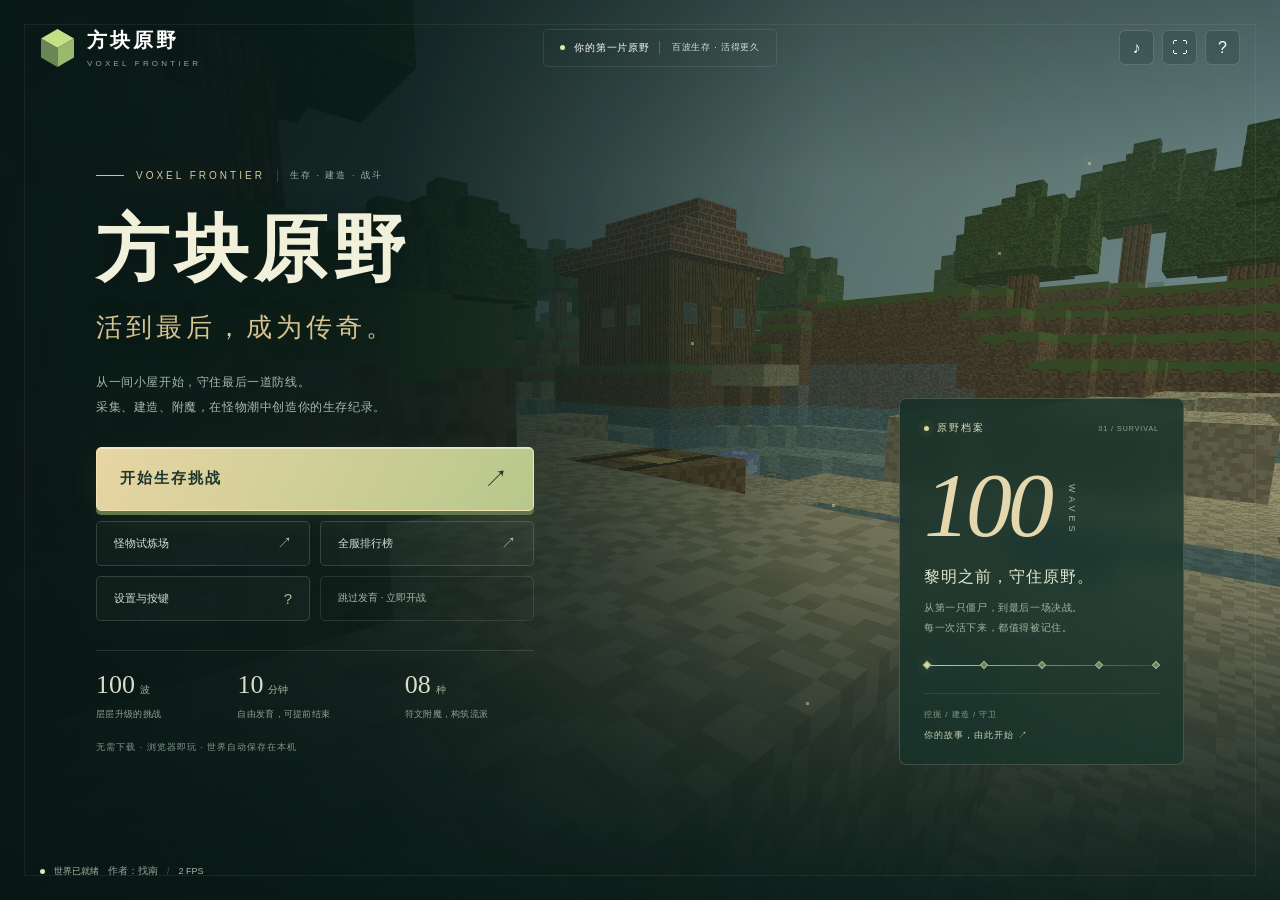
==== commit bd076b82: "Add files via upload" ====
--- a/index.html
+++ b/index.html
@@ -28,4 +28,4 @@
 <script src="combat.js"></script>
 <script src="homestead.js"></script>
 <script src="progression.js"></script><script src="waves.js"></script>
-<script src="game.js"></script><script src="inventory.js"></script><div id="leaderboard" class="dialog hidden" role="dialog" aria-modal="true" aria-labelledby="rankTitle"><div class="rank-card"><button id="rankClose" class="close" aria-label="关闭排行榜">×</button><span class="eyebrow">GLOBAL RECORDS / 作者：找南</span><h2 id="rankTitle">全服排行榜</h2><p>十波用时越短越好；波数、冲刺连击、连杀COMBO越高越好。每人每榜保留最好成绩，连杀同分并列。</p><div class="rank-profile"><label for="rankNickname">玩家昵称</label><input id="rankNickname" maxlength="32" placeholder="输入1至16字昵称" autocomplete="off"><button id="rankSaveName">保存昵称并开启上传</button><button id="rankRefresh">刷新</button></div><p id="rankStatus" role="status" aria-live="polite"></p><p id="rankPersonal"></p><div id="rankBoards"></div><small>从第一波开始计时，不含发育与暂停，包含波间休整。昵称和最好成绩会公开展示；新后台首次使用请重新保存昵称，旧榜成绩尚未迁移且保留在旧后台。身份保存在当前浏览器，更换设备或清理数据后可能变为新玩家。新成绩联网后自动上传，暂不补算旧存档的十波用时。标准与困难共用此榜，创造模式不提交。</small></div></div><div id="enchantPanel" class="dialog hidden" role="dialog" aria-modal="true" aria-labelledby="enchantTitle"><div class="enchant-card"><button id="enchantClose" class="close" aria-label="关闭附魔">×</button><div class="eyebrow">RUNE FORGE / 经验附魔</div><h2 id="enchantTitle">赋予武器新的力量</h2><p>一级附魔均为100经验，每类装备最多3种。本版仅开放一级，选定后不能替换；更换或修复武器保留附魔。消费不会减少生命成长，附魔随世界存档保留。</p><label>附魔装备 <select id="enchantSlot"><option value="sword">剑</option><option value="bow">弓</option><option value="dash">疾风冲刺</option></select></label><strong id="enchantBalance"></strong><div id="enchantList"></div><small>剑、弓分别附魔与计数；同一箭最多累计一次星陨。附加伤害不触发命中附魔或天赋。冲刺裂隙需要已选择疾风冲刺天赋。</small></div></div><script src="enchantments.js"></script><script src="leaderboard.js"></script></body></html>
+<script src="sword-view.js"></script><script src="game.js"></script><script src="inventory.js"></script><div id="leaderboard" class="dialog hidden" role="dialog" aria-modal="true" aria-labelledby="rankTitle"><div class="rank-card"><button id="rankClose" class="close" aria-label="关闭排行榜">×</button><span class="eyebrow">GLOBAL RECORDS / 作者：找南</span><h2 id="rankTitle">全服排行榜</h2><p>十波用时越短越好；波数、冲刺连击、连杀COMBO越高越好。每人每榜保留最好成绩，连杀同分并列。</p><div class="rank-profile"><label for="rankNickname">玩家昵称</label><input id="rankNickname" maxlength="32" placeholder="输入1至16字昵称" autocomplete="off"><button id="rankSaveName">保存昵称并开启上传</button><button id="rankRefresh">刷新</button></div><p id="rankStatus" role="status" aria-live="polite"></p><p id="rankPersonal"></p><div id="rankBoards"></div><small>从第一波开始计时，不含发育与暂停，包含波间休整。昵称和最好成绩会公开展示；新后台首次使用请重新保存昵称，旧榜成绩尚未迁移且保留在旧后台。身份保存在当前浏览器，更换设备或清理数据后可能变为新玩家。新成绩联网后自动上传，暂不补算旧存档的十波用时。标准与困难共用此榜，创造模式不提交。</small></div></div><div id="enchantPanel" class="dialog hidden" role="dialog" aria-modal="true" aria-labelledby="enchantTitle"><div class="enchant-card"><button id="enchantClose" class="close" aria-label="关闭附魔">×</button><div class="eyebrow">RUNE FORGE / 经验附魔</div><h2 id="enchantTitle">赋予武器新的力量</h2><p>一级附魔均为100经验，每类装备最多3种。本版仅开放一级，选定后不能替换；更换或修复武器保留附魔。消费不会减少生命成长，附魔随世界存档保留。</p><label>附魔装备 <select id="enchantSlot"><option value="sword">剑</option><option value="bow">弓</option><option value="dash">疾风冲刺</option></select></label><strong id="enchantBalance"></strong><div id="enchantList"></div><small>剑、弓分别附魔与计数；同一箭最多累计一次星陨。附加伤害不触发命中附魔或天赋。冲刺裂隙需要已选择疾风冲刺天赋。</small></div></div><script src="enchantments.js"></script><script src="leaderboard.js"></script></body></html>
--- a/style.css
+++ b/style.css
@@ -0,0 +1,126 @@
+*{box-sizing:border-box}body{margin:0;overflow:hidden;background:#a3c6c2;color:#fff;font-family:Inter,'PingFang SC','Microsoft YaHei',sans-serif;user-select:none}button,a{-webkit-tap-highlight-color:transparent}button{cursor:pointer;font:inherit}button:focus-visible,a:focus-visible{outline:2px solid #d0f09b;outline-offset:4px}#world{position:fixed;inset:0;width:100%;height:100%;display:block;touch-action:none}.vignette{position:fixed;inset:0;pointer-events:none;background:linear-gradient(90deg,#132e2b9c,transparent 64%),linear-gradient(0deg,#142c2c8a,transparent 32%,transparent 80%,#142c2c50)}body.playing .vignette{background:linear-gradient(0deg,#142c2c65,transparent 21%,transparent 85%,#142c2c40)}header{position:fixed;top:0;width:100%;display:flex;justify-content:space-between;align-items:center;padding:27px 40px;z-index:4}.brand{display:flex;gap:12px;align-items:center;text-decoration:none;color:white}.brand>span{font-size:20px;letter-spacing:3px;font-weight:800}.brand small{display:block;font-size:8px;letter-spacing:3.2px;font-weight:500;opacity:.6;margin-top:5px}.worldtag{display:flex;align-items:center;gap:9px;font-size:11px;letter-spacing:.8px;background:#172f3048;backdrop-filter:blur(10px);border:1px solid #ffffff20;padding:11px 16px;border-radius:25px}.worldtag i,.live-dot{width:5px;height:5px;display:inline-block;background:#cef1a7;border-radius:50%}.worldtag span{border-left:1px solid #ffffff35;padding-left:12px;color:#d4dfd3;font-size:10px}nav{display:flex;gap:8px}nav button{height:35px;min-width:35px;color:#fff;border:1px solid #ffffff28;background:#18343240;border-radius:6px;backdrop-filter:blur(8px)}nav button:hover{background:#ffffff25}nav span{font-size:11px;padding-right:7px}.menu{position:fixed;inset:0;z-index:2;display:flex;align-items:center;padding:100px 7.5% 120px;pointer-events:none}.hero{pointer-events:auto}.eyebrow{font-size:10px;letter-spacing:3px;color:#e0ecce;display:flex;align-items:center;gap:12px}.eyebrow>span{width:23px;height:1px;background:#d3e7b9}h1{font-size:clamp(36px,4.7vw,70px);font-weight:800;line-height:1.32;letter-spacing:1px;margin:24px 0 20px;text-shadow:0 3px 24px #14372a30}h1 span{color:#d3edaa}.hero>p{font-size:13px;line-height:2.2;color:#e1e8dfd4;font-weight:400}.actions{display:flex;gap:12px;margin-top:30px;align-items:center}.primary{padding:16px 25px;background:#d4eea9;color:#273e2c;border:1px solid #e1f4c2;border-radius:5px;box-shadow:0 4px 0 #8ea66f;font-size:13px;font-weight:800;letter-spacing:1px}.primary span{margin-left:28px;font-size:20px}.primary:hover{background:#e2f6c1;transform:translateY(-1px)}.secondary{padding:16px 20px;background:#18372c38;border:1px solid #ffffff50;color:#fff;border-radius:5px;font-size:12px}.secondary span{margin-left:16px;color:#cdd7cb}.worldinfo{display:flex;gap:25px;margin-top:36px;font-size:10px;letter-spacing:1px;color:#e4eddd}.worldinfo i{font-style:normal;margin-right:7px;color:#d8edaf;font-size:16px}.note{font-size:9px;letter-spacing:.5px;color:#ffffff69;margin-top:26px}.scene-label{position:absolute;right:5%;bottom:160px;text-align:right;text-shadow:0 2px 15px #0004}.scene-label>span{font-size:9px;letter-spacing:3px;color:#eff1ddc9}.scene-label h2{font-size:19px;letter-spacing:2px;font-weight:500;margin:10px 0}.scene-label p{font-size:8px;letter-spacing:2px;color:#e3ebd0b0}footer{position:fixed;bottom:0;width:100%;padding:19px 38px;display:flex;align-items:center;justify-content:space-between;font-size:9px;color:#e1e8dacf;z-index:4;gap:18px;background:linear-gradient(0deg,#162e2d65,transparent)}.footer-left{display:flex;gap:9px;align-items:center}.divider{opacity:.4}kbd{font:inherit;display:inline-block;padding:3px 5px;border:1px solid #ffffff50;border-radius:3px;margin:0 5px 0 10px;color:white;font-size:9px}#controlsHint{font-size:9px;color:#e1e7dfaa}.footer-right{letter-spacing:1px}#hotbarWrap{position:fixed;bottom:64px;left:50%;transform:translateX(-50%);z-index:3;text-align:center;transition:opacity .2s;opacity:.85}body:not(.playing) #hotbarWrap{opacity:.65;pointer-events:none}.material-label{font-size:12px;margin-bottom:10px;text-shadow:0 2px 4px #172d23}.material-label small{font-size:8px;letter-spacing:1px;opacity:.6;margin-left:16px}#hotbar{display:flex;gap:4px;background:#162d2b90;border:1px solid #ffffff29;padding:6px;border-radius:7px;backdrop-filter:blur(10px)}.slot{position:relative;width:49px;height:48px;background:#e6efdb0d;border:1px solid #ffffff15;border-radius:3px;padding:8px;display:grid;place-items:center;color:#dce9c9}.slot.selected{border:2px solid #d8efaf;background:#d8efaf30;box-shadow:0 0 12px #c0ec9320;transform:translateY(-2px)}.slot small{position:absolute;top:2px;left:4px;font-size:8px;opacity:.65}.slot .cube{width:25px;height:28px;clip-path:polygon(50% 0,100% 25%,100% 75%,50% 100%,0 75%,0 25%);position:relative;background:var(--c)}.cube:before{content:'';position:absolute;inset:0;background:#0003;clip-path:polygon(0 25%,50% 50%,50% 100%,0 75%)}.cube:after{content:'';position:absolute;inset:0;background:#fff3;clip-path:polygon(0 25%,50% 0,100% 25%,50% 50%)}#hud{position:fixed;inset:0;pointer-events:none}.coordinates{position:absolute;top:107px;left:40px;display:flex;flex-direction:column;gap:7px;font-family:monospace;font-size:10px;letter-spacing:1px;color:#ffffffb0;text-shadow:0 1px 3px #0008}#crosshair{position:absolute;top:50%;left:50%;mix-blend-mode:difference}#crosshair i{position:absolute;left:-7px;top:-1px;width:14px;height:2px;background:white}#crosshair b{position:absolute;top:-7px;left:-1px;width:2px;height:14px;background:white}#target{position:absolute;top:calc(50% + 25px);left:50%;transform:translateX(-50%);font-size:10px;text-shadow:0 1px 4px #000;background:#122e2955;padding:4px 8px;border-radius:4px}#target:empty{display:none}.hidden{display:none!important}#toast{position:fixed;top:110px;left:50%;transform:translateX(-50%) translateY(-10px);opacity:0;background:#1b332de8;border:1px solid #d8edaf44;color:#e3efcd;padding:12px 20px;border-radius:6px;font-size:12px;z-index:10;transition:.2s;pointer-events:none}#toast.show{opacity:1;transform:translateX(-50%) translateY(0)}.dialog{position:fixed;inset:0;z-index:9;background:#102b287a;backdrop-filter:blur(10px);display:grid;place-items:center;padding:24px}.dialog-card{background:#1c3532;border:1px solid #cfe1b636;padding:40px;max-width:800px;position:relative;box-shadow:0 25px 100px #0005;border-radius:10px}.dialog-card h2{font-size:28px;margin:18px 0 28px}.close{position:absolute;right:15px;top:12px;background:none;border:none;color:#cddbc5;font-size:25px}.guide-grid{display:grid;grid-template-columns:repeat(3,1fr);gap:25px}.guide-grid b{color:#daecbd;font-size:12px}.guide-grid p{font-size:10px;line-height:2.3;color:#b8c9c1}.guide-grid kbd{margin-left:0}.tip{font-size:10px;color:#c8d8bb;padding:15px 0;border-top:1px solid #ffffff15;line-height:1.8}.dialog .primary{font-size:11px;padding:13px 20px}#resetWrap{margin-top:20px}#resetWrap button{border:0;background:none;color:#e9d4b6;text-decoration:underline;font-size:10px;padding:0;margin-right:12px}#resetWrap span{font-size:9px;color:#ffffff60}#touch{position:fixed;inset:0;pointer-events:none;z-index:3}.dpad{position:absolute;bottom:130px;left:25px;width:134px;height:134px}.dpad button,.touch-actions button{pointer-events:auto;touch-action:none;border:1px solid #ffffff45;background:#17383266;color:white;backdrop-filter:blur(5px);border-radius:8px;width:42px;height:42px}.up{position:absolute;top:0;left:46px}.left{position:absolute;top:46px;left:0}.down{position:absolute;top:46px;left:46px}.right{position:absolute;top:46px;left:92px}.touch-actions{position:absolute;bottom:143px;right:22px;display:grid;grid-template-columns:52px 52px;gap:8px}.touch-actions button{font-size:11px;width:52px;height:42px}body.playing .scene-label{display:none}@media(max-width:850px){header{padding:19px 22px}.brand>span{font-size:16px}.brand svg{width:26px}.worldtag{display:none}.menu{padding:95px 7% 130px}h1{font-size:45px}.scene-label{display:none}footer{padding:15px 22px}.footer-right{display:none}.coordinates{left:22px;top:90px}.guide-grid{grid-template-columns:1fr;gap:10px}.dialog-card{padding:25px;max-height:90vh;overflow:auto}.dialog-card h2{font-size:23px;margin:15px 0}.guide-grid p{margin:5px 0}.slot{width:40px;height:42px}#hotbarWrap{bottom:58px}}@media(max-width:550px){header{padding:16px}.brand{gap:8px}.brand small{font-size:6px}.brand>span{font-size:15px}nav{gap:5px}nav button{min-width:30px;height:30px}nav span{display:none}h1{font-size:35px;margin:20px 0}.hero>p{font-size:11px}.menu{padding:100px 24px 150px;align-items:center}.eyebrow{font-size:8px;letter-spacing:2px}.actions{margin-top:22px}.primary{padding:12px 17px;font-size:12px}.primary span{margin-left:8px}.secondary{padding:15px 13px;font-size:11px}.worldinfo{gap:17px;margin-top:25px;font-size:9px}.note{font-size:8px;margin-top:18px}.slot{width:32px;height:35px;padding:4px}.slot .cube{width:20px;height:23px}#hotbar{gap:2px;padding:4px}#hotbarWrap{bottom:55px;width:max-content}.material-label small{display:none}footer{padding:14px 16px;font-size:8px}#controlsHint{display:none}#fps{display:none}.divider{display:none}#toast{font-size:10px;max-width:85vw;width:max-content;top:90px}.dialog{padding:15px}.dialog-card{padding:25px}.dialog-card h2{font-size:21px}}
+#world{image-rendering:pixelated}#toolbelt{display:flex;justify-content:center;gap:5px;margin-bottom:6px;align-items:center}#toolbelt button{font-size:10px;color:#e5ebdc;background:#142f28c9;border:1px solid #a6b5976b;border-radius:2px;padding:7px 11px;box-shadow:inset 1px 1px #ffffff18,inset -2px -2px #0004}#toolbelt button.selected{border-color:#e6efc6;background:#728458d9;color:#fff}#toolName{display:none}#toolHint{font-size:9px;color:#eff4df;text-shadow:0 2px 3px #000;margin-bottom:9px;letter-spacing:.5px}#hotbar{border-radius:2px;border:2px solid #9a9c8e;background:#22291ce0;box-shadow:inset 1px 1px #fff4,2px 2px 0 #0006}.slot{border-radius:0;border:2px solid #58634e;box-shadow:inset 2px 2px #0006,inset -1px -1px #ffffff25;background:#757f6580}.slot.selected{transform:none;border:2px solid #f1f3d5;box-shadow:inset 1px 1px #fff6,0 0 0 1px #172016;background:#a2ad8b66}#waterHint{position:absolute;top:140px;left:40px;font-size:11px;color:#d8f4ff;background:#14394b9e;border:1px solid #91d1d059;padding:9px 12px;border-radius:3px}body.underwater:after{content:'';position:fixed;inset:0;z-index:1;pointer-events:none;background:#1073ab3c;box-shadow:inset 0 0 140px #043e79a8}#miningUI{position:absolute;left:50%;top:calc(50% + 60px);transform:translateX(-50%);width:205px;text-shadow:0 1px 3px #000;font-size:10px;color:#fff}#miningUI>div:first-child{display:flex;justify-content:space-between;gap:15px;margin-bottom:7px}.mine-track{height:8px;background:#1b211ad9;border:1px solid #e1e4d585;padding:1px;box-shadow:0 1px 3px #0005}.mine-track i{display:block;height:100%;background:#b6db6c;width:0}#miningUI small{display:block;font-size:8px;text-align:center;opacity:.8;margin-top:6px}#handView{position:absolute;right:7%;bottom:12%;font-size:94px;filter:drop-shadow(8px 10px 0 #0003);transform:rotate(-20deg);image-rendering:pixelated;opacity:.93}body.mining #handView{animation:dig-swing .32s ease-in-out infinite}@keyframes dig-swing{0%,100%{transform:translate(0,0) rotate(-20deg)}50%{transform:translate(-24px,-24px) rotate(-48deg)}}.material-label{margin-bottom:7px}body:not(.playing) #hotbarWrap{opacity:.7}@media(max-width:850px){#waterHint{left:22px;top:120px}#toolbelt button{padding:5px 9px;font-size:9px}}@media(max-width:550px){#waterHint{left:15px;top:118px;font-size:9px;max-width:85vw}#toolHint{font-size:8px;margin-bottom:5px}#toolbelt button{padding:5px 9px;font-size:9px}#toolbelt{margin-bottom:5px}.material-label{display:none}#handView{font-size:63px;right:22%;bottom:29%}.dpad{bottom:175px}.touch-actions{bottom:185px}.touch-actions button{font-size:10px}#miningUI{top:calc(50% + 48px);width:175px}}
+.stack-count{position:absolute;right:3px;bottom:1px;z-index:1;color:#fff;font-size:11px;font-family:monospace;text-shadow:1px 1px #18220e;pointer-events:none}#adventureHUD{position:absolute;inset:0}#questCard{position:absolute;top:172px;left:38px;width:245px;background:#18342ee8;border:1px solid #a6bc814a;border-radius:6px;padding:15px;backdrop-filter:blur(8px);box-shadow:0 10px 28px #10201826}.quest-top{display:flex;justify-content:space-between;align-items:center;font-size:9px;letter-spacing:1px;color:#e2d7ff}.quest-top b{font-size:11px;background:#b69be82b;padding:4px 7px;border-radius:3px}#questCard h3{font-size:13px;margin:12px 0 8px;color:#eaf0d7}#questCard p{font-size:11px;color:#d5e0c4;margin:0 0 10px}.quest-track{height:4px;background:#8b9c7333}.quest-track i{height:100%;display:block;background:#d2e694;transition:width .4s}#questCard small{font-size:9px;color:#9db6a4;line-height:1.8;display:block;margin-top:10px}#questOpen{display:flex;justify-content:space-between;pointer-events:auto;width:100%;padding:10px 0 0;margin-top:12px;border:0;border-top:1px solid #e0efbc22;background:none;color:#cde4ab;font-size:9px}#questOpen span{opacity:.65}#mapCard{position:absolute;right:38px;top:110px;width:142px;background:#19342bce;padding:7px;border:1px solid #b6c99b59;border-radius:5px;backdrop-filter:blur(6px)}#dayClock{font-size:9px;color:#e4e8c9;padding:2px 0 7px;text-align:center}#minimap{display:block;width:126px;height:126px;border:1px solid #d4dfb43b;image-rendering:pixelated}.waypoint{display:flex;gap:5px;align-items:center;padding-top:7px;font-size:9px;color:#e9e1ba}.waypoint b{font-size:9px;flex:1;font-weight:500}.waypoint small{font-size:9px;opacity:.7}#compassArrow{display:inline-block;color:#dcc5ff;transform-origin:center;width:13px;text-align:center}#resourceBar{position:absolute;left:38px;bottom:83px;display:flex;gap:15px;align-items:center;background:#173329c9;border:1px solid #b4c69645;padding:11px 13px;border-radius:4px;font-size:13px;color:#e7d6ab}#resourceBar>span{display:flex;align-items:center;gap:5px}#resourceBar small{font-size:8px;color:#b3c6b0}#resourceBar b{font-size:12px;color:#f2edda}#useBtn{pointer-events:auto;background:none;border:0;border-left:1px solid #ffffff25;color:#d8edb6;padding:0 0 0 10px;font-size:9px}#useBtn kbd{margin:0 3px 0 0}#useHint{position:absolute;left:50%;top:calc(50% + 48px);transform:translateX(-50%);font-size:9px;color:#e8eddab3;text-shadow:0 1px 3px #11241d}body.mining #useHint{display:none}#pickup{position:absolute;left:50%;bottom:260px;transform:translateX(-50%);font-size:12px;font-weight:600;color:#e5efbb;text-shadow:0 2px 3px #132f20;opacity:0;pointer-events:none}#pickup.pop{animation:pickup 1.3s ease-out}@keyframes pickup{0%{opacity:0;translate:0 12px}20%{opacity:1}80%{opacity:1}100%{opacity:0;translate:0 -20px}}.workshop-card{background:#1b342d;border:1px solid #c6d8a349;border-radius:8px;padding:35px;max-width:960px;width:100%;max-height:92vh;overflow:auto;position:relative;box-shadow:0 25px 100px #0006}.workshop-card h2{font-size:28px;margin:16px 0 10px}.workshop-intro{font-size:11px;line-height:1.8;color:#a9c19e}.workshop-grid{display:grid;grid-template-columns:1fr 1fr;gap:35px;margin-top:24px}.workshop-grid h3{font-size:12px;color:#d8e8b4;letter-spacing:1px;margin:0 0 9px}.workshop-grid section>p{font-size:10px;line-height:1.9;color:#9fb7a4}.recipe{display:flex;align-items:center;gap:12px;background:#40523926;border:1px solid #a0b38a2b;padding:13px 12px;margin:9px 0;border-radius:4px}.recipe-icon{font-size:25px}.recipe>div{flex:1}.recipe b{font-size:12px}.recipe small,.recipe em{display:block;font-size:9px;margin-top:5px;color:#a9c29b;font-style:normal}.recipe em{color:#d0c69e}.recipe button,.relic-card button,.camp-summary button,.build-switch button{background:#b7d28b19;border:1px solid #bdcf9440;border-radius:3px;color:#d5e4b5;padding:9px 11px;font-size:10px}.recipe button:hover,.relic-card button:hover{background:#b7d28b33}.recipe button:disabled{opacity:.45;cursor:default}.relic-card{display:flex;gap:12px;align-items:center;padding:13px 0;border-bottom:1px solid #bdd09a24}.relic-card>span{color:#c6adff;font-size:28px;width:30px}.relic-card>div{flex:1}.relic-card b{font-size:12px;color:#e1d7f0}.relic-card p{font-size:9px;color:#9bb59f;line-height:1.7;margin:5px 0}.camp-summary{margin-top:20px;border-top:1px solid #bdcf9429;padding-top:17px}.camp-summary>b{font-size:11px;color:#e4e5b4}.camp-summary p{font-size:10px;line-height:1.9;color:#9fb7a4}.camp-summary button{margin-right:6px;margin-top:5px}.build-switch{margin-top:22px;background:#51654122;padding:15px;border-radius:4px}.build-switch p{font-size:10px;color:#a5bca0;line-height:1.8}.victory-card{text-align:center;background:#19352df5;border:1px solid #e0dfa056;border-radius:10px;padding:48px 42px;max-width:650px;box-shadow:0 0 100px #c3e6b322}.win-symbol{font-size:65px;color:#dfecaa;text-shadow:0 0 35px #d9ed9577}.victory-card .eyebrow{justify-content:center;font-size:9px}.victory-card h2{font-size:30px;line-height:1.4;margin:22px 0}.victory-card p{font-size:12px;line-height:2.2;color:#b7cdb7}.victory-card #winStats{font-size:10px;color:#dfd9a3;border-top:1px solid #c6d89b33;border-bottom:1px solid #c6d89b33;padding:17px 0;margin:23px 0}.victory-card small{display:block;color:#829f87;font-size:9px;margin-top:24px}.victory-card .secondary{margin-left:8px}.worldtag{font-size:10px}.worldtag span{font-size:9px}#hotbarWrap{bottom:59px}.material-label{font-size:10px}#toolHint{font-size:8px}#handView{bottom:13%}@media(max-width:1050px){#resourceBar small{display:none}#resourceBar{gap:10px}#questCard{width:215px;left:22px}#mapCard{right:22px}.workshop-card{padding:28px}#resourceBar{left:22px;bottom:220px}}@media(max-width:700px){.workshop-grid{grid-template-columns:1fr;gap:25px}.workshop-card h2{font-size:24px}.workshop-card{padding:26px 20px}#questCard{top:167px;left:15px;width:180px;padding:11px}#questCard h3{font-size:11px;line-height:1.6}#questCard small{font-size:8px}#questCard p{font-size:9px}#mapCard{right:15px;top:100px;width:104px;padding:5px}#minimap{width:92px;height:92px}#dayClock{font-size:8px}.waypoint b{font-size:8px}.waypoint small{font-size:8px}#resourceBar{left:15px;bottom:145px;padding:8px;gap:9px}#resourceBar>span{font-size:10px}#resourceBar b{font-size:10px}#useBtn{font-size:8px}#questOpen{font-size:8px}#questOpen span{display:none}.victory-card{padding:30px 22px}.victory-card h2{font-size:24px}.victory-card .secondary{display:block;margin:18px auto 0}.hero h1{font-size:clamp(32px,6vw,48px)}.note{max-width:270px;line-height:1.8}}@media(max-width:550px){header{gap:8px}#full,#soundBtn{display:none}.brand>span{font-size:13px}.brand svg{width:22px}.brand small{font-size:5px;letter-spacing:2px}nav button{min-width:29px;height:29px}nav{gap:4px}#questCard{top:158px;width:172px}#questCard small{max-height:28px;overflow:hidden}#mapCard{top:95px}#questCard h3{margin:7px 0}.quest-top{font-size:8px}.quest-top b{font-size:9px;padding:3px 5px}#resourceBar{bottom:151px}#handView{display:none}.workshop-card .eyebrow{font-size:8px;letter-spacing:1px}#useHint{font-size:8px;white-space:nowrap}.recipe{padding:12px 8px}.recipe button{padding:8px;font-size:9px}#pickup{bottom:280px}.menu{padding-bottom:185px}.hero>p{max-width:300px}}
+#combatBars{position:absolute;bottom:218px;left:50%;transform:translateX(-50%);width:445px;text-shadow:1px 2px #142117}.life-row{display:flex;justify-content:space-between;font-family:monospace;font-size:20px;letter-spacing:1px}#health{color:#df6c5d}#hunger{color:#cb9b56}#airBar{position:absolute;bottom:58px;right:0;font-size:21px;color:#a9e9ff;letter-spacing:2px}#airSeconds{position:absolute;bottom:84px;right:0;color:#c6e9f3;font-size:9px}.xp-track{margin-top:6px;height:4px;border:1px solid #111b0ee8;background:#24311cf2}.xp-track i{display:block;height:100%;background:#b8d557;width:0}.combat-sub{display:flex;justify-content:space-between;font-size:8px;color:#e5e8c7;margin-top:6px;letter-spacing:.5px}#attackMeter{position:absolute;top:calc(50% + 22px);left:50%;transform:translateX(-50%);width:110px;text-align:center;font-size:8px;color:#e5ecce;text-shadow:0 1px 3px #000}#attackMeter>div{margin:5px auto 0;height:3px;width:60px;background:#13241dd9}#attackFill{display:block;height:100%;background:#e5dfaf}#useHint{top:calc(50% + 60px)}#enemyHud{position:absolute;left:50%;top:calc(50% - 85px);transform:translateX(-50%);width:180px;text-shadow:0 1px 3px #102213;font-size:11px}#enemyHud b{font-weight:500}#enemyHud small{float:right;font-size:9px;color:#e2d6bc}#enemyHud>div{height:5px;background:#2a1a1abf;border:1px solid #f1d3c544;margin-top:6px}#enemyLife{display:block;height:100%;background:#d17963}#damageFlash{position:fixed;inset:0;z-index:8;pointer-events:none;opacity:0;box-shadow:inset 0 0 130px 40px #c43635b5;transition:opacity .15s}#damageFlash.flash{opacity:1}body.swinging #handView{animation:sword-swing .28s ease-out}@keyframes sword-swing{0%,100%{transform:rotate(-20deg)}45%{transform:translate(-100px,-25px) rotate(-75deg)}}#shieldView{position:absolute;left:10%;bottom:13%;width:120px;height:170px;background:repeating-linear-gradient(90deg,#947144 0 23px,#6b5033 24px 26px);border:9px solid #8c9c8d;clip-path:polygon(0 0,100% 0,100% 72%,50% 100%,0 72%);transform:rotate(8deg);box-shadow:inset 0 0 0 3px #394b3b;opacity:.95}#shieldView i{display:block;width:17px;height:100%;margin:auto;background:#b6bbaa}#combatActions{position:absolute;right:38px;bottom:82px;display:flex;gap:6px;pointer-events:auto}#combatActions button{touch-action:none;background:#1b342cdf;border:1px solid #9eae7b6b;border-radius:4px;color:#ece7c7;min-width:40px;height:39px;font-size:15px;padding:6px 10px}#combatActions small{font-size:8px;margin-left:5px;color:#b9c99e}#foodAmount{font-size:11px}#graveHint{position:absolute;left:38px;bottom:63px;font-size:9px;color:#e1d9b0;text-shadow:0 1px 3px #102013}#defenseHUD{position:absolute;top:108px;left:50%;transform:translateX(-50%);text-align:center;border:1px solid #d8b48280;background:#492d23da;padding:12px 24px;border-radius:5px;box-shadow:0 0 30px #af6a3429}#defenseHUD b{display:block;font-size:13px;color:#f0d39c}#defenseHUD span{display:block;margin-top:7px;color:#dbc4a6;font-size:10px}.combat-workshop{grid-column:1/-1;border-top:1px solid #c5d69b3b;padding-top:23px}.combat-heading{display:flex;justify-content:space-between;align-items:center}.combat-heading label{font-size:10px;color:#b2c49a}.combat-heading select{background:#2c4435;color:#e4edca;border:1px solid #91a67166;border-radius:4px;margin-left:8px;padding:7px 14px}.combat-heading p{font-size:10px;color:#adc098}.combat-workshop>p{font-size:10px;color:#b3c39e;line-height:1.8}.combat-recipes{display:grid;grid-template-columns:repeat(4,1fr);gap:10px;margin-top:16px}.combat-recipes article{padding:14px 12px;background:#52624024;border:1px solid #a2b17e2e;border-radius:4px}.combat-recipes b{font-size:12px;color:#e0dfb7}.combat-recipes p{font-size:9px;color:#a6b893;min-height:27px;line-height:1.8}.combat-recipes button,.equipment-state button{border:1px solid #a5ba7f66;background:#63774244;color:#e0eac3;padding:8px 9px;border-radius:3px;font-size:10px}.equipment-state{display:flex;flex-wrap:wrap;gap:12px;align-items:center;margin-top:15px;color:#c2d0a8;font-size:10px}.combat-tips{border-top:1px solid #ffffff15;padding-top:13px}.death-card{background:#342722f5;border:1px solid #bf9b7c66;border-radius:9px;max-width:510px;text-align:center;padding:45px 38px}.death-card .eyebrow{justify-content:center;color:#c8b19a}.death-card h2{font-size:39px;letter-spacing:5px;margin:25px 0;color:#efdac5}.death-card p{font-size:12px;color:#c9baa9;line-height:2}.death-card small{display:block;margin-top:26px;font-size:9px;line-height:1.9;color:#9e8e7f}body.creative #health,body.creative #hunger{opacity:.35}body.mining #attackMeter{display:none}#death{z-index:12}#miningUI{top:calc(50% + 73px)}@media(max-width:1050px){#combatActions{right:22px;bottom:80px}#combatBars{width:410px}.life-row{font-size:18px}#graveHint{left:22px;bottom:201px}}@media(max-width:700px){#combatBars{bottom:208px;width:340px}.life-row{font-size:15px;letter-spacing:0}.combat-sub{font-size:7px}#combatActions{right:15px;bottom:145px;max-width:155px;flex-wrap:wrap;justify-content:flex-end}#combatActions button{height:35px;padding:5px 8px;min-width:34px}#graveHint{left:15px;bottom:131px;font-size:8px;max-width:210px}#defenseHUD{top:80px;padding:8px 15px;min-width:200px}#defenseHUD b{font-size:11px}.combat-recipes{grid-template-columns:1fr 1fr}.combat-recipes article{padding:12px 10px}.equipment-state{gap:8px}#shieldView{width:80px;height:110px;left:8%;bottom:30%}}@media(max-width:550px){#combatBars{bottom:198px;width:300px}.life-row{font-size:14px}#resourceBar{bottom:115px}#graveHint{bottom:101px;max-width:200px;font-size:7px}#combatActions{bottom:155px;right:15px;gap:4px}#combatActions button{width:40px;padding:4px}#combatActions small{display:none}#enemyHud{width:145px;top:calc(50% - 65px)}#attackMeter{top:calc(50% + 23px);font-size:7px}#handView{display:block;font-size:50px;right:10%;bottom:25%;opacity:.85}#handTool svg{width:85px;height:115px}#toolbelt button{font-size:8px;padding:5px 6px}.touch-actions{bottom:248px}.dpad{bottom:248px}#questCard{width:159px;top:151px;padding:9px}#questCard small{max-height:24px;line-height:1.5}#questOpen{margin-top:7px;padding-top:7px}#questCard h3{font-size:10px}.death-card{padding:30px 23px}.death-card h2{font-size:31px}}
+.production-workshop{grid-column:1/-1;border-top:1px solid #b7cb9a40;padding-top:23px;scroll-margin-top:20px}.production-workshop h3{font-size:13px;color:#e2e4b1}.production-workshop .combat-heading p{font-size:10px;color:#a3bb9a;line-height:1.8}#homeStocks,#foodStocks{font-size:11px;line-height:2;background:#4d60412e;border:1px solid #a6bd8030;padding:9px 13px;color:#dce7bd;border-radius:4px;margin:8px 0}#foodStocks{color:#dfcaa4;background:#77613922}.production-grid{display:grid;grid-template-columns:1fr 1fr;gap:14px;margin-top:17px}.production-grid article{padding:17px;border:1px solid #a8b78730;background:#35503a27;border-radius:4px}.production-grid h4{font-size:13px;color:#dde4b9;margin:0 0 10px}.production-grid p{font-size:10px;line-height:1.9;color:#a8bca1}.production-grid button{display:block;border:1px solid #a9bf7e4f;border-radius:3px;background:#60764426;color:#e0e7bd;padding:9px 11px;font-size:10px;margin-top:8px;width:100%;text-align:left}.production-grid button:hover{background:#70874944}.production-grid small{display:block;font-size:10px;color:#e1cda4;line-height:1.8}.furnace-track{height:5px;background:#18281e;margin:9px 0 13px}.furnace-track i{display:block;height:100%;background:#e0a566;transition:width .3s}#furnaceStatus{font-size:10px;color:#dac9a6;margin-top:10px}#farmHint{position:absolute;left:38px;bottom:46px;font-size:8px;color:#bcd6a4;text-shadow:0 1px 3px #13291a}#toolbelt{gap:3px}#toolbelt button{padding:7px 8px}#toolHint{max-width:440px;white-space:nowrap}.workshop-card{max-width:1000px}@media(max-width:700px){.production-grid{grid-template-columns:1fr}.production-grid article{padding:14px}.production-workshop .combat-heading{display:block}#farmHint{left:15px;bottom:87px;font-size:7px;max-width:210px}#toolbelt button{padding:5px 7px;font-size:9px}#homeStocks,#foodStocks{font-size:10px}.production-grid h4{font-size:12px}}@media(max-width:550px){#toolbelt{gap:2px}#toolbelt button{padding:5px;font-size:8px}#toolHint{font-size:7px;max-width:310px;overflow:hidden;text-overflow:ellipsis}#farmHint{bottom:89px;font-size:6px;max-width:190px}.production-grid article{padding:12px}}
+#productionOpen{pointer-events:auto;display:block;background:#b4c98212;border:1px solid #c6d69929;border-radius:3px;padding:8px 9px;margin-top:9px;width:100%;color:#d7dfa9;font-size:9px;text-align:left}.workshop-card>.close{position:sticky;top:0;float:right;z-index:2;width:32px;height:32px;background:#1b342df2;border:1px solid #afc18c33;border-radius:4px;margin:-13px -13px 0 0}@media(max-width:550px){#productionOpen{font-size:8px;padding:6px;margin-top:7px}}
+.prep-action{border:1px solid #d1df9b85!important;background:#c3dc8b25!important;color:#e3edbc!important;cursor:pointer}#endPrep{pointer-events:auto;display:block;width:100%;padding:10px 8px;margin-top:12px;border-radius:4px;font-size:11px;box-shadow:inset 0 0 18px #b8d68a0e}#endPrep:hover,#menuEndPrep:hover{background:#c3dc8b42!important}.actions{flex-wrap:wrap}#menuEndPrep{padding:17px 18px;font-size:11px}.wave-rules{background:#4054321a;border:1px solid #a8bd8533;padding:17px;border-radius:5px}.wave-rules>p{font-size:10px;line-height:1.9;color:#b7c9a6}.wave-number-rule{font-size:15px;line-height:1.8;color:#e1e8b8;padding:12px 0;letter-spacing:1px;border-top:1px solid #c5d69b29;border-bottom:1px solid #c5d69b29;margin:12px 0}#workshopEndPrep{font-size:11px;width:100%;margin:12px 0;padding:12px}#waveTimer{position:absolute;top:103px;left:50%;transform:translateX(-50%);font-size:12px;color:#e8edc4;background:#17352bd4;border:1px solid #b4c9905e;border-radius:4px;padding:9px 17px;letter-spacing:1px}#defenseHUD{top:149px;min-width:235px;padding:10px 20px}#eatFleshBtn{font-size:11px!important;color:#dcc0a5!important}#fleshAmount{color:#f1e7c8;font-size:12px}.death-card h2{font-size:33px}#questCard{width:255px}.scene-label{bottom:190px}@media(max-width:850px){#questCard{width:215px}#waveTimer{top:93px;font-size:10px}#defenseHUD{top:133px;padding:8px 12px;min-width:190px}}@media(max-width:550px){#questCard{width:169px}#endPrep{font-size:9px;padding:8px 5px;margin-top:8px}#waveTimer{top:79px;font-size:9px;padding:6px 10px}#defenseHUD{top:115px;font-size:10px;min-width:175px}#menuEndPrep{padding:12px 14px;font-size:10px}.wave-rules{padding:13px}.wave-number-rule{font-size:12px}#combatActions{max-width:151px}.hero h1{font-size:34px}.scene-label{display:none}.worldinfo{gap:15px;font-size:8px}#combatActions button{width:auto;min-width:39px}#eatFleshBtn{font-size:9px!important}}
+/* Classic, pixel-edged inventory and unified nine-slot hotbar. */
+#toolbelt{display:none!important}#hotbarWrap{bottom:24px;opacity:1!important;width:max-content;max-width:100vw;--slot-size:44px}#hotbar{gap:0;padding:3px;background:#343434ba;border:3px solid #161616;border-radius:0;box-shadow:inset 2px 2px #969696,inset -2px -2px #555;backdrop-filter:none;overflow:visible}#hotbar .slot{width:var(--slot-size);height:var(--slot-size);border:2px solid #373737;background:#7778;box-shadow:inset 2px 2px #2228,inset -2px -2px #ddd5;margin:0;padding:5px;overflow:visible}#hotbar .slot.selected{outline:3px solid #ececec;outline-offset:-1px;border-color:#555;box-shadow:inset 2px 2px #fff9,0 0 0 2px #181818;z-index:2;background:#aaa6}.mc-slot svg{width:100%;height:100%;display:block;image-rendering:pixelated;filter:drop-shadow(2px 2px #0006)}.mc-slot .cube{width:29px;height:32px;image-rendering:pixelated;filter:drop-shadow(2px 2px #0006)}.stack-count{right:2px;bottom:0;font-size:17px;font-weight:700;font-family:monospace;line-height:1;text-shadow:2px 2px #303030;letter-spacing:-1px}.item-durability{position:absolute;left:5px;right:5px;bottom:3px;height:4px;background:#161616;box-shadow:0 1px #000}.item-durability i{display:block;height:3px}.material-label{font-size:14px;margin-bottom:9px;text-shadow:2px 2px #222;font-family:monospace}.material-label #buildMode,.material-label small{display:none}#toolHint{display:none}#inventoryBtn{position:absolute;left:calc(100% + 10px);bottom:8px;background:#777;border:2px solid #222;box-shadow:inset 2px 2px #ddd,inset -2px -2px #444;color:white;text-shadow:1px 1px #222;font-size:11px;white-space:nowrap;padding:9px}#inventory{position:fixed;inset:0;z-index:12;display:grid;place-items:center;background:#0009;color:#353535;font-family:monospace;padding:12px;--cell:44px}.mc-inventory{position:relative;padding:22px 16px 13px;background:#c6c6c6;border:3px solid #121212;box-shadow:inset 3px 3px #fff,inset -3px -3px #555,0 20px 80px #0007;max-height:95vh;overflow:auto;width:calc(var(--cell)*9 + 38px)}#closeInventory{position:absolute;right:7px;top:5px;background:none;border:0;font-size:23px;color:#444;padding:0 4px}.inventory-top{display:flex;align-items:center;gap:12px;min-height:148px}.equipment-column{width:85px;display:flex;flex-direction:column;gap:12px;font-size:10px;line-height:1.7}.equipment-column>div{padding:5px;background:#999;border:2px solid;border-color:#555 #fff #fff #555;min-height:42px}#inventoryPlayer{align-self:stretch;display:grid;place-items:center;background:#181818;width:85px;min-width:60px;border:2px solid;border-color:#555 #fff #fff #555}#inventoryPlayer svg{width:65px;height:115px;image-rendering:pixelated}.inventory-craft{flex:1;font-size:12px}.inventory-craft b{font-weight:normal}.craft-decoration{display:grid;grid-template-columns:26px 26px 15px 30px;grid-template-rows:26px 26px;gap:3px;margin:10px 0}.craft-decoration i{background:#8b8b8b;border:2px solid;border-color:#373737 #fff #fff #373737}.craft-decoration i:nth-child(3){grid-row:2;grid-column:1}.craft-decoration i:nth-child(4){grid-row:2;grid-column:2}.craft-decoration span{grid-column:3;grid-row:1/3;align-self:center}.craft-decoration i:last-child{grid-column:4;grid-row:1/3;height:34px;align-self:center}#inventoryCraft{color:white;text-shadow:1px 1px #222;background:#777;border:2px solid #222;box-shadow:inset 2px 2px #bbb,inset -2px -2px #444;padding:7px;font-size:10px}.inventory-craft small{display:block;font-size:9px;margin-top:6px;color:#555}.mc-inventory h2{font-size:14px;font-weight:400;margin:14px 0 7px}#backpackGrid,#inventoryHotbar{display:grid;grid-template-columns:repeat(9,var(--cell));gap:0}#inventoryHotbar{margin-top:10px}#inventory .mc-slot{width:var(--cell);height:var(--cell);padding:5px;border:2px solid;border-color:#373737 #fff #fff #373737;background:#8b8b8b;box-shadow:inset 1px 1px #555;border-radius:0;transform:none}#inventory .mc-slot:hover{background:#b7b7b7}#inventory .mc-slot.selected{outline:2px solid #f5f5f5;outline-offset:-4px}#inventory .mc-slot.carried{background:#b4bca3;outline:2px dashed #fff;outline-offset:-5px}.inventory-instructions{font-size:10px;line-height:1.8;margin:12px 0 0;color:#555}#inventoryOverflow{font-size:10px;max-height:46px;overflow:auto;line-height:1.6;margin:6px 0 0;color:#684e25}#inventoryOverflow:empty{display:none}#survivalHUD{bottom:95px}body.playing footer{display:none}@media(max-width:550px){#hotbarWrap{--slot-size:calc((100vw - 24px)/9);bottom:16px}.material-label{display:block;font-size:12px}#inventoryBtn{bottom:calc(var(--slot-size) + 35px);left:auto;right:0;padding:6px}#inventory{--cell:calc((100vw - 62px)/9)}.mc-inventory{padding-top:22px}.inventory-top{min-height:125px;gap:7px}.equipment-column{width:65px;font-size:9px}#inventoryPlayer{width:60px}.craft-decoration{transform:scale(.85);transform-origin:left center}.inventory-craft{font-size:10px}#inventoryCraft{font-size:9px}.mc-slot .cube{width:22px;height:25px}.stack-count{font-size:14px}.inventory-instructions{font-size:9px}#inventory .mc-slot{padding:3px}}
+#inventoryBtn{pointer-events:auto}body:not(.playing) #hotbarWrap{opacity:.85!important}
+#hotbarWrap{z-index:5}
+#criticalHit{position:fixed;z-index:6;left:50%;top:calc(50% - 72px);transform:translateX(-50%);pointer-events:none;opacity:0;font:700 17px monospace;color:#ffe1a3;white-space:nowrap;text-shadow:2px 2px #512e1b,-1px -1px #241b14;letter-spacing:1px}#criticalHit.active{animation:critical-impact .55s ease-out both}#criticalHit:before,#criticalHit:after{content:'';position:absolute;left:50%;top:62px;width:46px;height:4px;background:#fff3cd;box-shadow:0 0 0 2px #7f4d34;transform:translateX(-50%) rotate(45deg)}#criticalHit:after{transform:translateX(-50%) rotate(-45deg)}@keyframes critical-impact{0%{opacity:0;scale:.8}16%{opacity:1;scale:1.12}45%{opacity:1;scale:1}100%{opacity:0;translate:0 -20px;scale:1}}@media(prefers-reduced-motion:reduce){#criticalHit.active{animation:none;opacity:1}#criticalHit:before,#criticalHit:after{display:none}}
+#impactMarker{position:fixed;z-index:5;left:50%;top:50%;transform:translate(-50%,-50%);pointer-events:none;opacity:0;font:30px/1 monospace;color:#fff1cc;text-shadow:1px 1px #402615}#impactMarker.active{opacity:1}#impactMarker.kill{color:#b8f077;font-size:36px}#killFeedback{position:fixed;z-index:5;left:50%;top:calc(50% + 80px);transform:translateX(-50%);pointer-events:none;opacity:0;font:700 16px monospace;color:#c9f39b;text-shadow:2px 2px #22331a;white-space:nowrap}#killFeedback.active{animation:kill-pop 1.4s ease-out both}@keyframes kill-pop{0%{opacity:0;translate:0 8px;scale:.9}12%,65%{opacity:1;translate:0 0;scale:1}100%{opacity:0;translate:0 -10px}}@media(prefers-reduced-motion:reduce){#killFeedback.active{animation:none;opacity:1}}
+.perk-card{padding:32px;background:#c6c6c6;color:#333;border:3px solid #171717;box-shadow:inset 3px 3px #fff,inset -3px -3px #555;max-width:800px;width:100%;max-height:92vh;overflow:auto}.perk-card .eyebrow{color:#56693a}.perk-card h2{font-size:28px;margin:16px 0}.perk-card p{font-size:12px;line-height:1.9;color:#555}.perk-options{display:grid;grid-template-columns:repeat(4,1fr);gap:12px;margin:24px 0}.perk-options button{display:flex;flex-direction:column;gap:14px;align-items:center;padding:24px 12px;background:#858585;color:#fff;border:3px solid;border-color:#eee #444 #444 #eee;text-shadow:1px 1px #222}.perk-options button:hover,.perk-options button:focus-visible{background:#6c8251;outline:2px solid #e0f1b3}.perk-options button>span{font-size:36px;color:#e0f1aa}.perk-options small{font-size:11px;line-height:1.8;font-weight:normal}#progressHUD{position:fixed;right:18px;top:100px;z-index:4;display:none;flex-direction:column;gap:7px;max-width:300px;padding:12px;background:#1c2d23ab;border:1px solid #bccda355;pointer-events:none;font-size:10px;text-shadow:1px 1px #152417}body.playing #progressHUD{display:flex}#perkStatus{font-size:12px;color:#e6f4b4}#airdropStatus{color:#ffe2a0}#historyStatus{color:#c4ceba}#dashButton{pointer-events:auto;padding:8px;color:#fff;background:#335660;border:1px solid #a5d9da}#health{max-width:360px;white-space:normal;overflow-wrap:anywhere}@media(max-width:650px){.perk-card{padding:20px}.perk-options{grid-template-columns:repeat(2,1fr);gap:8px;margin:15px 0}.perk-options button{padding:12px 8px;gap:8px}.perk-options button>span{font-size:25px}.perk-card h2{font-size:22px}.perk-card p{font-size:10px}#progressHUD{top:70px;right:8px;max-width:190px;font-size:8px;padding:7px;gap:4px}#towerStatus,#historyStatus{display:none}#perkStatus{font-size:10px}}
+#progressHUD{top:310px}@media(max-width:650px){#progressHUD{top:255px}}
+#comboHUD{position:fixed;z-index:5;left:50%;top:24%;transform:translateX(-50%) skew(-5deg);display:flex;align-items:center;gap:13px;color:var(--combo-color,#fff0bc);text-shadow:2px 3px #15201d;pointer-events:none;font-family:monospace;background:linear-gradient(90deg,#15231d00,#15231d99,#15231d00);padding:8px 20px}body:not(.playing) #comboHUD{display:none}#comboRank{font-size:63px;line-height:1;font-weight:900;font-style:italic}#comboHUD>div{display:grid;grid-template-columns:auto auto;gap:3px 8px;align-items:end}#comboHUD small{font-size:10px;letter-spacing:2px}#comboCount{font-size:36px;line-height:.9}#comboTitle{grid-column:1/3;font-size:12px;font-weight:700;font-style:normal}#comboBest{grid-column:1/3;opacity:.65;font-size:9px!important;letter-spacing:0!important}.combo-track{grid-column:1/3;width:145px;height:4px;background:#090f0b99;margin:4px 0}.combo-track i{display:block;height:100%;background:var(--combo-color);box-shadow:0 0 7px var(--combo-color)}#comboHUD.combo-pop{animation:combo-punch .2s ease-out}@keyframes combo-punch{0%{scale:1.22}100%{scale:1}}#impactPulse{position:fixed;inset:0;pointer-events:none;z-index:2;opacity:0;box-shadow:inset 0 0 110px 5px #f4cf8c}#cameraShakeToggle{margin-right:12px;margin-bottom:12px}@media(max-width:650px){#comboHUD{top:28%;padding:5px 10px;gap:8px}#comboRank{font-size:40px}#comboCount{font-size:26px}.combo-track{width:100px}}@media(prefers-reduced-motion:reduce){#comboHUD.combo-pop{animation:none}#impactPulse{display:none}}
+#skipRest{pointer-events:auto;display:block;width:100%;padding:10px 8px;margin-top:12px;border-radius:4px;font-size:11px}#workshopSkipRest{width:100%;font-size:11px;margin:12px 0}#menuSkipRest{font-size:11px}#mapCard{width:228px}#minimap{width:100%;height:auto;aspect-ratio:2/1}#progressHUD{top:300px}@media(max-width:650px){#mapCard{width:156px}#progressHUD{top:245px}}
+
+/* Compact pixel sword with a vanilla-style equip pose and one short attack sweep. */
+body.sword-equipped #handView{right:5%;bottom:11%;transform:perspective(600px) rotateY(-20deg) rotateZ(-12deg);transform-origin:23% 82%;filter:drop-shadow(3px 4px 0 #0004);opacity:1}
+body.sword-equipped #handTool svg{width:205px;height:205px;image-rendering:pixelated}
+body.sword-equipped.swinging #handView{animation:classic-sword-swing .28s ease-out both}
+@keyframes classic-sword-swing{0%,100%{transform:perspective(600px) rotateY(-20deg) rotateZ(-12deg)}22%{transform:perspective(600px) translate(-12px,-8px) rotateY(-35deg) rotateZ(-20deg)}48%{transform:perspective(600px) translate(-58px,18px) rotateY(25deg) rotateX(-15deg) rotateZ(-62deg)}72%{transform:perspective(600px) translate(-24px,12px) rotateY(8deg) rotateZ(-35deg)}}
+@media(max-width:650px){body.sword-equipped #handView{right:5%;bottom:24%}body.sword-equipped #handTool svg{width:135px;height:135px}}
+@media(prefers-reduced-motion:reduce){body.sword-equipped.swinging #handView{animation:none}}
+
+/* Large first-person sword, with the grip continuing beyond the lower-right edge. */
+body.sword-equipped #handView{right:-3%;bottom:-9%;line-height:0}
+body.sword-equipped #handTool svg{width:clamp(260px,48vh,440px);height:clamp(260px,48vh,440px)}
+@media(max-width:650px){body.sword-equipped #handView{right:-5%;bottom:-5%}body.sword-equipped #handTool svg{width:clamp(180px,42vh,290px);height:clamp(180px,42vh,290px)}}
+
+/* Three compact wrist-led cuts; no fullscreen trails or aim displacement. */
+body.sword-equipped.swinging.chain-cut-0 #handView{animation:chain-diagonal .44s linear both}
+body.sword-equipped.swinging.chain-cut-1 #handView{animation:chain-backhand .44s linear both}
+body.sword-equipped.swinging.chain-cut-2 #handView{animation:chain-finisher .5s linear both}
+/* Grip-anchored cuts: fast tip travel, quiet handle, unchanged recovery time. */
+body.sword-equipped #handView{transform-origin:15.625% 84.375%}
+/* Reference motion: the tip cuts forward and down; the grip stays near the wrist. */
+@keyframes chain-diagonal{
+0%,100%{transform:perspective(600px) translate3d(0,0,0) rotateY(-20deg) rotateX(0deg) rotateZ(-12deg)}
+7%{transform:perspective(600px) translate3d(2px,-3px,0) rotateY(-24deg) rotateX(-7deg) rotateZ(-3deg);animation-timing-function:cubic-bezier(.12,.8,.22,1)}
+23%{transform:perspective(600px) translate3d(-7px,7px,-28px) rotateY(5deg) rotateX(57deg) rotateZ(-72deg);animation-timing-function:ease-out}
+38%{transform:perspective(600px) translate3d(-6px,9px,-24px) rotateY(9deg) rotateX(62deg) rotateZ(-76deg);animation-timing-function:cubic-bezier(.35,0,.45,1)}
+76%{transform:perspective(600px) translate3d(-2px,4px,-9px) rotateY(-11deg) rotateX(24deg) rotateZ(-32deg);animation-timing-function:ease-out}}
+@keyframes chain-backhand{
+0%,100%{transform:perspective(600px) translate3d(0,0,0) rotateY(-20deg) rotateX(0deg) rotateZ(-12deg)}
+6%{transform:perspective(600px) translate3d(2px,-2px,0) rotateY(-27deg) rotateX(-5deg) rotateZ(-7deg);animation-timing-function:cubic-bezier(.12,.8,.22,1)}
+22%{transform:perspective(600px) translate3d(-5px,7px,-30px) rotateY(-3deg) rotateX(68deg) rotateZ(-54deg);animation-timing-function:ease-out}
+38%{transform:perspective(600px) translate3d(-4px,10px,-26px) rotateY(2deg) rotateX(70deg) rotateZ(-60deg);animation-timing-function:cubic-bezier(.35,0,.45,1)}
+76%{transform:perspective(600px) translate3d(-1px,4px,-10px) rotateY(-14deg) rotateX(27deg) rotateZ(-28deg);animation-timing-function:ease-out}}
+@keyframes chain-finisher{
+0%,100%{transform:perspective(600px) translate3d(0,0,0) rotateY(-20deg) rotateX(0deg) rotateZ(-12deg)}
+8%{transform:perspective(600px) translate3d(1px,-5px,0) rotateY(-26deg) rotateX(-12deg) rotateZ(0deg);animation-timing-function:cubic-bezier(.1,.85,.2,1)}
+23%{transform:perspective(600px) translate3d(-7px,8px,-34px) rotateY(-6deg) rotateX(73deg) rotateZ(-65deg);animation-timing-function:ease-out}
+40%{transform:perspective(600px) translate3d(-6px,11px,-28px) rotateY(1deg) rotateX(76deg) rotateZ(-69deg);animation-timing-function:cubic-bezier(.4,0,.45,1)}
+80%{transform:perspective(600px) translate3d(-2px,4px,-11px) rotateY(-13deg) rotateX(29deg) rotateZ(-31deg);animation-timing-function:ease-out}}
+@media(prefers-reduced-motion:reduce){body.sword-equipped.swinging #handView{animation:none!important}}
+
+/* Finishing cut: grip anchored forward thrust, sharp snap, measured recovery. */
+body.sword-equipped.swinging.executing #handView{animation:execution-cut .95s linear both}
+@keyframes execution-cut{
+0%,100%{transform:perspective(600px) rotateY(-20deg) rotateZ(-12deg)}
+7%{transform:perspective(600px) translate3d(0,-8px,0) rotateX(-24deg) rotateY(-32deg) rotateZ(30deg);animation-timing-function:cubic-bezier(.08,.8,.2,1)}
+15%{transform:perspective(600px) translate3d(-8px,-14px,-10px) rotateX(18deg) rotateY(12deg) rotateZ(-100deg)}
+18%{transform:perspective(600px) translate3d(-8px,-10px,-10px) rotateX(26deg) rotateY(12deg) rotateZ(-106deg)}
+22%{transform:perspective(600px) translate3d(-8px,-14px,-10px) rotateX(18deg) rotateY(12deg) rotateZ(-100deg)}
+55%{transform:perspective(600px) translate3d(-6px,-10px,-8px) rotateX(20deg) rotateY(6deg) rotateZ(-82deg);animation-timing-function:ease-in-out}}
+body.executing #impactMarker.active{width:140px;height:140px;display:grid;place-items:center;font-size:42px;color:#fff3d0;background:radial-gradient(circle,#fff6cfbb 0 3%,#ffd37455 6%,#ffd37400 42%);border:2px solid #ffe2a380;border-radius:50%;box-shadow:0 0 22px #ffd37466,inset 0 0 18px #fff1b666;animation:slam-center-impact .24s ease-out both}
+@keyframes slam-center-impact{0%{opacity:1;scale:.35}35%{opacity:1;scale:1}100%{opacity:0;scale:1.45}}
+@media(prefers-reduced-motion:reduce){body.sword-equipped.swinging.executing #handView{animation:none!important}}
+
+/* Forward thrust: grip at lower centre, tip foreshortened into the scene. */
+body.sword-equipped.dash-thrust #handView{--thrust-size:clamp(260px,48vh,440px);width:var(--thrust-size);height:var(--thrust-size);left:50%;right:auto;margin-left:calc(var(--thrust-size)*-.15625);bottom:3%;transform-origin:15.625% 84.375%;animation:dash-sword-thrust .22s ease-out both;filter:drop-shadow(0 0 5px #8cdded88)}
+@keyframes dash-sword-thrust{0%{transform:perspective(650px) translate(15vw,10vh) rotateX(12deg) rotateZ(-20deg)}32%{transform:perspective(650px) translate(0,0) rotateX(48deg) rotateZ(-45deg)}65%{transform:perspective(650px) translate3d(0,-3vh,-30px) rotateX(58deg) rotateZ(-45deg)}100%{transform:perspective(650px) translate3d(0,-3vh,-45px) rotateX(58deg) rotateZ(-45deg)}}
+#dashSpeedFX{position:fixed;inset:0;pointer-events:none;z-index:2;opacity:0;overflow:hidden}body.dash-thrust #dashSpeedFX{animation:dash-speed-flash .22s ease-out both}#dashSpeedFX i{position:absolute;top:50%;left:-3%;width:22%;height:2px;background:linear-gradient(90deg,transparent,#9ce8facc,transparent);transform:rotate(10deg);box-shadow:0 0 5px #9ce8fa88}#dashSpeedFX i:nth-child(2){top:67%;transform:rotate(-14deg)}#dashSpeedFX i:nth-child(3){top:83%;transform:rotate(-27deg)}#dashSpeedFX i:nth-child(n+4){left:auto;right:-3%;transform:rotate(-10deg)}#dashSpeedFX i:nth-child(5){top:67%;transform:rotate(14deg)}#dashSpeedFX i:nth-child(6){top:83%;transform:rotate(27deg)}
+@keyframes dash-speed-flash{0%{opacity:0;scale:.92}25%{opacity:.8}100%{opacity:0;scale:1.12}}
+@media(max-width:650px){body.sword-equipped.dash-thrust #handView{--thrust-size:clamp(180px,42vh,290px);bottom:8%}}
+@media(prefers-reduced-motion:reduce){body.dash-thrust #dashSpeedFX{display:none}body.sword-equipped.dash-thrust #handView{animation:none;transform:perspective(650px) rotateX(48deg) rotateZ(-45deg)}}
+
+#dashChainHUD{position:fixed;right:4%;top:56%;z-index:3;pointer-events:none;text-align:right;color:#cafff5;text-shadow:0 2px 3px #112b34,0 0 12px #5cddec77;border-right:3px solid #80edf0;padding:6px 12px}#dashChainHUD span,#dashChainHUD small{display:block;font-size:12px;letter-spacing:2px}#dashChainHUD b{display:block;font-size:43px;font-style:italic;line-height:1.15}#dashChainHUD small{font-size:10px;opacity:.8;letter-spacing:0}.dash-chain-pop{animation:dash-chain-bump .22s ease-out}@keyframes dash-chain-bump{0%{scale:1.15}100%{scale:1}}@media(max-width:650px){#dashChainHUD{top:49%;right:3%;padding:4px 7px}#dashChainHUD b{font-size:30px}#dashChainHUD span{font-size:10px}}@media(prefers-reduced-motion:reduce){.dash-chain-pop{animation:none}}
+
+#triangleButton{pointer-events:auto;border:1px solid #b69bff88;background:#433269dd;color:#e4dcff;padding:8px 10px;border-radius:4px;font:inherit}#triangleStatus{color:#cdbdff;max-width:310px}@media(max-width:650px){#triangleButton{padding:6px;font-size:9px}}
+
+#particleGlow{position:fixed;inset:0;width:100%;height:100%;z-index:1;pointer-events:none;mix-blend-mode:screen}
+
+/* Held bow stays at the edge of the view; only its string and limbs flex. */
+body.bow-equipped #handView{right:8%;bottom:13%;opacity:1;transform:rotate(-12deg)}body.bow-equipped #handTool .bow-model{width:clamp(150px,29vh,260px);height:auto;image-rendering:pixelated;filter:drop-shadow(3px 4px 0 #16201c66)}@media(max-width:650px){body.bow-equipped #handView{right:2%;bottom:22%}body.bow-equipped #handTool .bow-model{width:clamp(120px,24vh,175px)}}
+
+body.bow-equipped #handView{right:3%;bottom:6%;transform:rotate(-15deg)}body.bow-equipped #handTool .bow-model{width:clamp(240px,43vh,380px);filter:drop-shadow(2px 3px 0 #18271b55)}@media(max-width:650px){body.bow-equipped #handView{right:-5%;bottom:17%}body.bow-equipped #handTool .bow-model{width:clamp(170px,33vh,250px)}}
+
+/* Reference pose: tall, close to camera, arrow directed forward-left. */
+body.bow-equipped #handView{right:-7%;bottom:-16%;transform:rotate(13deg);pointer-events:none}body.bow-equipped #handTool .bow-model{width:clamp(360px,80vh,720px);height:auto;max-width:none} @media(max-width:650px){body.bow-equipped #handView{right:-21%;bottom:-3%}body.bow-equipped #handTool .bow-model{width:clamp(300px,68vh,480px)}}
+
+#dialog .dialog-card{max-height:88vh;overflow-y:auto;width:min(900px,94vw)}.key-guide{display:grid;grid-template-columns:repeat(3,minmax(0,1fr));gap:14px;margin:22px 0}.key-guide section{background:#152d2a;border:1px solid #8faaa34a;padding:15px;text-align:left}.key-guide h3{font-size:13px;color:#d5edb3;margin:0 0 12px}.key-row{display:flex;align-items:center;gap:9px;margin:9px 0;font-size:11px;line-height:1.6}.key-row kbd{flex-shrink:0;min-width:29px;padding:3px 7px;text-align:center;background:#354b43;border:1px solid #819284;border-bottom-width:3px;border-radius:3px;color:#fff;font:11px monospace}.key-row span{color:#cfdbce}.key-note{font-size:12px;line-height:1.9;color:#d0ddc6}@media(max-width:760px){.key-guide{grid-template-columns:repeat(2,minmax(0,1fr))}}@media(max-width:480px){.key-guide{grid-template-columns:1fr}.key-row{font-size:12px}}
+
+.author-credit{font-size:10px;font-weight:400;color:#d0ddcc;opacity:.7;white-space:nowrap}.sensitivity-setting{margin:18px 0;padding:16px 18px;background:#18332e;border:1px solid #8eab8c55;border-radius:6px;text-align:left}.sensitivity-setting>div{display:flex;align-items:center;justify-content:space-between;gap:12px}.sensitivity-setting label{font-size:14px;color:#e6efdf}.sensitivity-setting output{font:13px monospace;color:#d1eea5}.sensitivity-setting input{display:block;width:100%;height:24px;margin:13px 0;accent-color:#c0dfa0;cursor:pointer}.sensitivity-setting small{font-size:11px;color:#b9cab7}.sensitivity-setting button{padding:6px 10px;border:1px solid #a7c48a66;border-radius:4px;background:#354d38;color:#e3ecd9;font-size:11px}
+
+.rank-card{position:relative;width:min(1000px,94vw);max-height:88vh;overflow:auto;background:#16312b;color:#e4ecdf;border:1px solid #9db98066;border-radius:10px;padding:30px}.rank-card h2{font-size:28px;margin:10px 0}.rank-card p,.rank-card small{font-size:12px;line-height:1.8}.rank-profile{display:flex;align-items:center;gap:10px;flex-wrap:wrap;margin:18px 0}.rank-profile input{background:#0e2520;color:#fff;border:1px solid #8aab7c;padding:10px;border-radius:4px;max-width:200px}.rank-profile button{background:#bddb92;border:0;padding:10px;border-radius:4px;color:#193020}.rank-profile button:disabled{opacity:.5}#rankBoards{display:grid;gap:20px;margin:22px 0}#rankBoards section{overflow:auto}#rankBoards h3{font-size:16px;color:#cde5ae}#rankBoards table{width:100%;border-collapse:collapse;font-size:12px;text-align:left}#rankBoards th,#rankBoards td{padding:10px;border-bottom:1px solid #adc59a33;overflow-wrap:anywhere}#rankBoards th{color:#a9c399}#rankStatus{color:#d4e6b9;min-height:22px}.rank-card .close{position:absolute;right:15px;top:12px}@media(max-width:600px){.rank-card{padding:24px 16px}.rank-profile{gap:8px}#rankBoards td{padding:8px 5px}}
+
+#playerHitCue{position:fixed;z-index:15;left:50%;top:65%;transform:translateX(-50%);color:#ffe1d4;font-size:14px;font-weight:700;text-shadow:0 2px 5px #200a08;padding:7px 14px;background:#571a1977;border-bottom:2px solid #ed9c7c;opacity:0;pointer-events:none;white-space:nowrap}#damageDirection{display:none;position:fixed;left:50%;top:50%;width:220px;height:220px;pointer-events:none;z-index:14}#damageDirection i{position:absolute;left:calc(50% - 14px);top:0;width:28px;height:12px;background:#ff8762;clip-path:polygon(50% 0,100% 100%,0 100%);filter:drop-shadow(0 0 5px #ec5940)}@media(prefers-reduced-motion:reduce){#playerHitCue{transition:none}}
+
+.actions .trial-entry{display:inline-flex;align-items:center;justify-content:space-between;gap:16px;padding:14px 20px;min-height:46px;border:1px solid #d1e1b85c;border-radius:4px;color:#e9f2dc;background:#213e358c;font-size:12px;text-decoration:none;backdrop-filter:blur(8px)}.actions .trial-entry:hover{background:#496348c9;border-color:#d9ebbe}.actions .trial-entry span{color:#cfe5a9}
+
+.enchant-card{position:relative;width:min(860px,94vw);max-height:88vh;overflow:auto;padding:30px;background:#152b2b;border:1px solid #acb5dc;border-radius:14px;color:#edf5ef;box-shadow:0 25px 100px #0009}.enchant-card h2{font-size:27px;margin:12px 0}.enchant-card p,.enchant-card small{font-size:12px;line-height:1.8;color:#bfcecf}.enchant-card select{padding:9px;background:#253b42;color:white;border:1px solid #8293ab;border-radius:5px}.enchant-card strong{display:block;margin:16px 0;color:#c7edb5}#enchantList{display:grid;grid-template-columns:1fr 1fr;gap:12px;margin:16px 0}#enchantList article{padding:16px;border:1px solid;border-radius:8px;background:#102022}#enchantList h3{font-size:16px;margin:0}#enchantList button{padding:9px 14px;border:1px solid #aeb6db;border-radius:5px;background:#c9d4ef;color:#182438;cursor:pointer}#enchantList button:disabled{opacity:.45;cursor:default}@media(max-width:600px){#enchantList{grid-template-columns:1fr}.enchant-card{padding:22px}}
+
+/* Opening screen: quiet forest tones, warm metal details, clear play hierarchy. */
+#menu{padding:108px 7.5% 85px;overflow:auto;isolation:isolate;background:linear-gradient(90deg,rgba(8,22,21,.94) 0%,rgba(9,25,23,.86) 30%,rgba(10,27,23,.43) 65%,rgba(10,25,23,.25)),linear-gradient(0deg,#081b19d9,transparent 45%,#0d23233d);align-items:center}
+#menu:before{content:"";position:absolute;inset:24px;border:1px solid #d4d7b514;pointer-events:none;z-index:-1}#menu:after{content:"";position:fixed;inset:0;pointer-events:none;background:radial-gradient(ellipse at 78% 25%,#f0cf6c12,transparent 45%);z-index:-1}
+#menu .hero{position:relative;width:480px;max-width:100%;animation:frontier-arrive .7s ease-out both}#menu .eyebrow{color:#d5caa0;font-size:10px;letter-spacing:3px;gap:12px}#menu .eyebrow>span{width:28px;background:#d8bf80}#menu .eyebrow b{font-size:9px;font-weight:400;letter-spacing:2px;color:#a2b3a6;border-left:1px solid #d7d6b530;padding-left:12px}
+#menu h1{font-size:clamp(54px,5.7vw,86px);line-height:1.12;letter-spacing:6px;font-weight:850;color:#f0f0db;margin:26px 0 24px;text-shadow:0 4px 28px #0004}#menu h1>span{display:block;font-size:clamp(20px,2vw,27px);font-weight:450;letter-spacing:4px;color:#d7c38f;margin-top:20px;line-height:1.4}#menu .hero>p{max-width:none;color:#a8b9af;font-size:12px;line-height:2.1;letter-spacing:.6px;margin:0}
+#menu .actions{display:grid;grid-template-columns:1fr 1fr;gap:10px;margin-top:27px;max-width:438px}#menu .actions>*{margin:0;display:flex;justify-content:space-between;align-items:center;min-height:45px;padding:12px 17px;font-size:11px;border-radius:5px;text-decoration:none;transition:background .18s,border-color .18s,transform .18s;backdrop-filter:none}#menu .actions #start{grid-column:1/-1;min-height:61px;background:linear-gradient(120deg,#e8d5a3,#b7c88b);border:1px solid #f2e3b8;color:#20362c;box-shadow:inset 0 1px #fff7,0 4px 0 #62764c,0 8px 32px #b5c47b14;font-size:15px;font-weight:750;letter-spacing:2px;padding:15px 23px;order:0}#menu .actions #start:hover{background:linear-gradient(120deg,#f3e4bc,#d0e0a2);transform:translateY(-2px)}#menu .actions #start:active{transform:translateY(2px);box-shadow:inset 0 1px #fff7,0 1px 0 #62764c}#menu .actions #start span{font-size:24px;margin-left:0;font-weight:400}#menu .secondary{color:#d3dfd0;border:1px solid #b6c4ab36;background:#c5d5bd08;box-shadow:inset 0 1px #fff04}#menu .secondary:hover{background:#d2dfc518;border-color:#d3dfc66b;transform:translateY(-1px)}#menu .secondary span{font-size:15px;color:#a8bf9b;margin-left:12px}#menu #trialMenuOpen{order:1}#menu #rankMenuOpen{order:2}#menu #guide{order:3}#menu #menuEndPrep,#menu #menuSkipRest{order:4;background:transparent!important;border-color:#b6c4ab26!important;color:#a5b7a1!important;font-size:10px}
+#menu .worldinfo{max-width:438px;margin-top:29px;padding-top:21px;border-top:1px solid #d3dcc324;display:grid;grid-template-columns:1fr 1.2fr 1fr;gap:12px;color:#d8ddc8;letter-spacing:0}#menu .worldinfo>span{display:block}#menu .worldinfo b{font-family:Georgia,'Times New Roman',serif;font-size:26px;font-weight:400;line-height:1}#menu .worldinfo small{font-family:inherit;font-size:10px;margin-left:5px;color:#a6b69e}#menu .worldinfo em{display:block;font-style:normal;font-size:9px;color:#8fa395;margin-top:10px;letter-spacing:.3px}#menu .note{margin-top:20px;font-size:9px;letter-spacing:1px;color:#80988b}#menu #resetWrap{margin-top:17px}#menu #resetWrap span{font-size:9px}
+#menu .scene-label{display:block;position:absolute;right:7.5%;bottom:15%;width:285px;text-align:left;padding:22px 24px;border:1px solid #e1dfb632;border-radius:7px;background:linear-gradient(135deg,#132e27d9,#18352cbf);box-shadow:0 18px 70px #0002,inset 0 1px #fff08;backdrop-filter:blur(12px);text-shadow:none;animation:frontier-arrive .9s ease-out both}#menu .scene-top{display:flex;align-items:center;gap:8px;font-size:10px;letter-spacing:2px;color:#d7d9b8}#menu .scene-dot{height:5px;width:5px;background:#d6d89a;box-shadow:0 0 9px #d4df9980;border-radius:50%}#menu .scene-top small{margin-left:auto;color:#92a48d;font-size:7px;letter-spacing:1px}#menu .scene-number{font:italic 92px/1 Georgia,serif;letter-spacing:-4px;color:#e5d7ad;margin:24px 0 16px}#menu .scene-number span{display:inline-block;writing-mode:vertical-rl;font:9px/1.4 sans-serif;letter-spacing:4px;color:#a5b59c;margin-left:15px}#menu .scene-label h2{font-size:16px;font-weight:500;letter-spacing:1px;color:#e2e7cc;margin:0 0 10px}#menu .scene-label p{font-size:10px;line-height:2;letter-spacing:.6px;color:#a3b5a2;margin:0}#menu .scene-route{position:relative;display:flex;justify-content:space-between;margin:24px 0;height:7px}#menu .scene-route:before{content:"";position:absolute;left:0;right:0;top:3px;height:1px;background:linear-gradient(90deg,#c6ce95,#8d9f7033)}#menu .scene-route i{position:relative;display:block;width:6px;height:6px;transform:rotate(45deg);background:#6a835e;border:1px solid #9fb282}#menu .scene-route i:first-child{background:#dfd8a6;box-shadow:0 0 10px #d9db9950}#menu .scene-bottom{border-top:1px solid #c6d1b121;padding-top:15px;font-size:8px;color:#899d89;letter-spacing:1px;display:flex;flex-direction:column;gap:9px}#menu .scene-bottom b{font-size:9px;color:#c7d1b7;font-weight:400}
+.menu-atmosphere{position:absolute;inset:0;overflow:hidden;pointer-events:none;z-index:-1}.menu-atmosphere i{position:absolute;width:3px;height:3px;background:#e3dfaa;box-shadow:0 0 12px 3px #d4df9a38;left:65%;top:56%;opacity:.45;animation:frontier-mote 9s ease-in-out infinite}.menu-atmosphere i:nth-child(2){left:78%;top:28%;animation-delay:-4s}.menu-atmosphere i:nth-child(3){left:90%;top:69%;animation-delay:-7s}.menu-atmosphere i:nth-child(4){left:54%;top:38%;animation-delay:-2s}.menu-atmosphere i:nth-child(5){left:85%;top:18%;animation-delay:-6s}.menu-atmosphere i:nth-child(6){left:63%;top:78%;animation-delay:-1s}
+body:has(#menu:not(.hidden)):not(.playing) #hotbarWrap,body:has(#menu:not(.hidden)):not(.playing) #controlsHint,body:has(#menu:not(.hidden)):not(.playing) .footer-right{display:none}body:has(#menu:not(.hidden)):not(.playing) header nav button:not(#soundBtn):not(#full):not(#help){display:none}body:has(#menu:not(.hidden)):not(.playing) header .worldtag{background:transparent;border-color:#d5dfc51f;border-radius:4px}body:has(#menu:not(.hidden)):not(.playing) footer{background:transparent;color:#a6b5a2;padding:22px 40px}
+@keyframes frontier-arrive{from{opacity:0;transform:translateY(12px)}to{opacity:1;transform:translateY(0)}}@keyframes frontier-mote{0%,100%{opacity:.12;transform:translate(0,0)}50%{opacity:.65;transform:translate(14px,-22px)}}
+@media(max-width:1000px){#menu{padding-left:6%;padding-right:6%}#menu .hero{width:455px}#menu .scene-label{right:5%;width:240px;padding:19px;bottom:17%}#menu .scene-number{font-size:78px}#menu .scene-label h2{font-size:14px}body:has(#menu:not(.hidden)) header .worldtag{display:none}}
+@media(max-width:800px){#menu .scene-label{display:none}#menu .hero{width:500px}#menu{padding:108px 8% 75px;background:linear-gradient(90deg,#0b211ff2,#0d2520bc),linear-gradient(0deg,#0b211f,transparent)}#menu h1{font-size:65px}#menu .actions,#menu .worldinfo{max-width:465px}}
+@media(max-width:550px){#menu{padding:100px 26px 75px;align-items:flex-start}#menu:before{inset:12px}#menu .eyebrow{font-size:8px;letter-spacing:2px;gap:9px}#menu .eyebrow b{font-size:8px;letter-spacing:1px;padding-left:9px}#menu h1{font-size:53px;letter-spacing:4px;margin:25px 0 20px}#menu h1>span{font-size:19px;letter-spacing:2px;margin-top:16px}#menu .hero>p{font-size:11px;line-height:2.1}#menu .actions{margin-top:23px;gap:9px}#menu .actions>*{font-size:10px;padding:11px 12px}#menu .actions #start{min-height:57px;font-size:14px}#menu .worldinfo{margin-top:25px;padding-top:20px;gap:8px}#menu .worldinfo b{font-size:25px}#menu .worldinfo em{font-size:8px}#menu .note{font-size:8px;letter-spacing:.4px}body:has(#menu:not(.hidden)):not(.playing) footer{padding:16px 26px}body:has(#menu:not(.hidden)):not(.playing) header{padding:24px 25px}body:has(#menu:not(.hidden)):not(.playing) header .brand>span{font-size:16px}body:has(#menu:not(.hidden)):not(.playing) header nav{gap:5px}body:has(#menu:not(.hidden)):not(.playing) header nav button{min-width:29px;height:29px}}
+@media(max-height:720px) and (min-width:801px){#menu{padding-top:95px;padding-bottom:65px;align-items:flex-start}#menu h1{font-size:60px;margin:17px 0}#menu h1>span{font-size:22px;margin-top:13px}#menu .actions{margin-top:18px}#menu .worldinfo{margin-top:22px;padding-top:16px}#menu .scene-label{bottom:12%}}
+@media(prefers-reduced-motion:reduce){#menu .hero,#menu .scene-label,.menu-atmosphere i{animation:none}}
+
+/* Sword uses its own real mesh and perspective camera; bow/tool overlays stay independent. */
+body.sword-equipped #handView{visibility:hidden!important}#swordView3D{position:fixed;inset:0;width:100%;height:100%;pointer-events:none;z-index:2;display:none}body:not(.playing) #swordView3D{display:none!important}
+
+body.bow-equipped #handView{visibility:hidden!important}
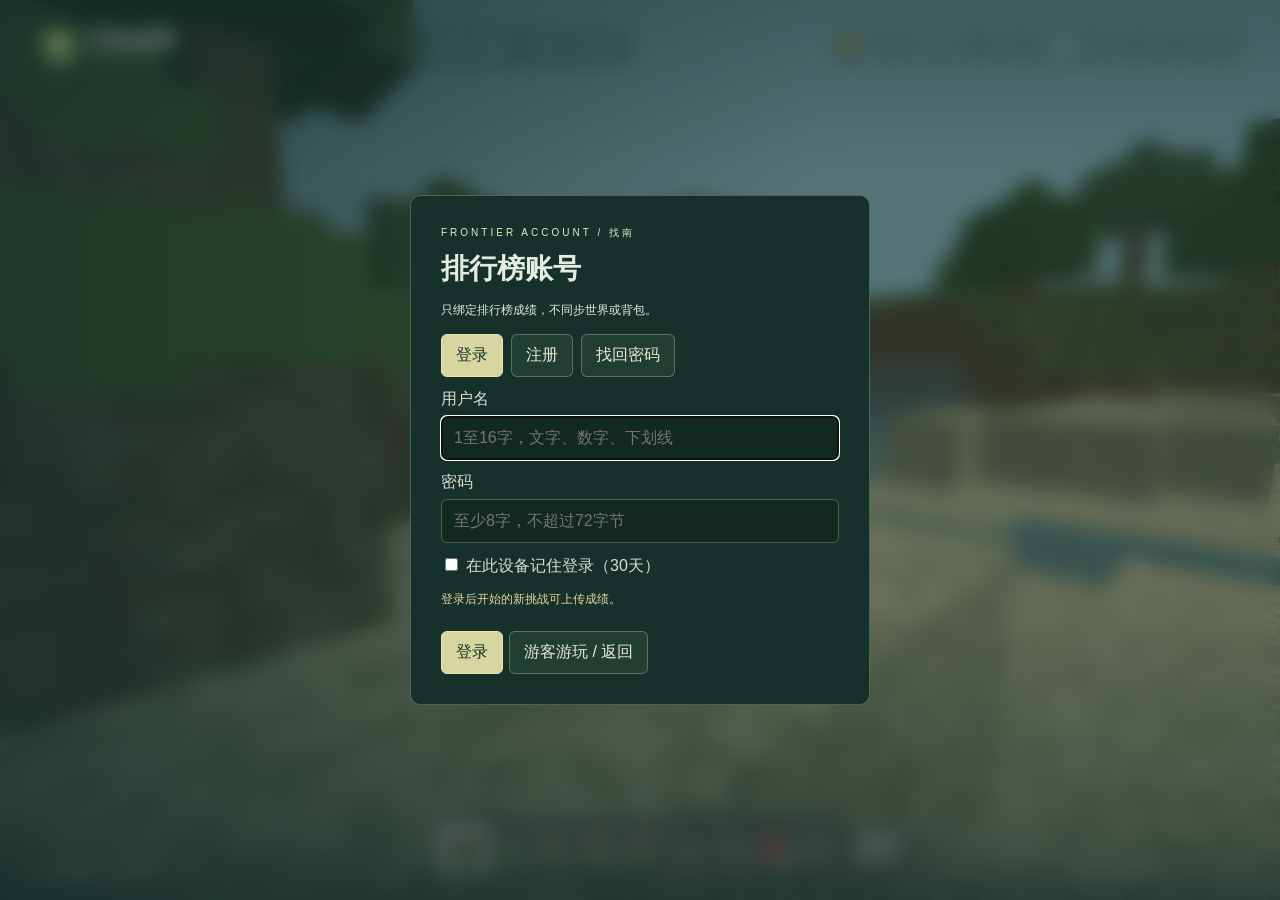
==== commit 924812cf: "Add files via upload" ====
--- a/index.html
+++ b/index.html
@@ -28,4 +28,4 @@
 <script src="combat.js"></script>
 <script src="homestead.js"></script>
 <script src="progression.js"></script><script src="waves.js"></script>
-<script src="sword-view.js"></script><script src="game.js"></script><script src="inventory.js"></script><div id="leaderboard" class="dialog hidden" role="dialog" aria-modal="true" aria-labelledby="rankTitle"><div class="rank-card"><button id="rankClose" class="close" aria-label="关闭排行榜">×</button><span class="eyebrow">GLOBAL RECORDS / 作者：找南</span><h2 id="rankTitle">全服排行榜</h2><p>十波用时越短越好；波数、冲刺连击、连杀COMBO越高越好。每人每榜保留最好成绩，连杀同分并列。</p><div class="rank-profile"><label for="rankNickname">玩家昵称</label><input id="rankNickname" maxlength="32" placeholder="输入1至16字昵称" autocomplete="off"><button id="rankSaveName">保存昵称并开启上传</button><button id="rankRefresh">刷新</button></div><p id="rankStatus" role="status" aria-live="polite"></p><p id="rankPersonal"></p><div id="rankBoards"></div><small>从第一波开始计时，不含发育与暂停，包含波间休整。昵称和最好成绩会公开展示；新后台首次使用请重新保存昵称，旧榜成绩尚未迁移且保留在旧后台。身份保存在当前浏览器，更换设备或清理数据后可能变为新玩家。新成绩联网后自动上传，暂不补算旧存档的十波用时。标准与困难共用此榜，创造模式不提交。</small></div></div><div id="enchantPanel" class="dialog hidden" role="dialog" aria-modal="true" aria-labelledby="enchantTitle"><div class="enchant-card"><button id="enchantClose" class="close" aria-label="关闭附魔">×</button><div class="eyebrow">RUNE FORGE / 经验附魔</div><h2 id="enchantTitle">赋予武器新的力量</h2><p>一级附魔均为100经验，每类装备最多3种。本版仅开放一级，选定后不能替换；更换或修复武器保留附魔。消费不会减少生命成长，附魔随世界存档保留。</p><label>附魔装备 <select id="enchantSlot"><option value="sword">剑</option><option value="bow">弓</option><option value="dash">疾风冲刺</option></select></label><strong id="enchantBalance"></strong><div id="enchantList"></div><small>剑、弓分别附魔与计数；同一箭最多累计一次星陨。附加伤害不触发命中附魔或天赋。冲刺裂隙需要已选择疾风冲刺天赋。</small></div></div><script src="enchantments.js"></script><script src="leaderboard.js"></script></body></html>
+<script src="sword-view.js"></script><script src="game.js"></script><script src="inventory.js"></script><div id="leaderboard" class="dialog hidden" role="dialog" aria-modal="true" aria-labelledby="rankTitle"><div class="rank-card"><button id="rankClose" class="close" aria-label="关闭排行榜">×</button><span class="eyebrow">GLOBAL RECORDS / 作者：找南</span><h2 id="rankTitle">全服排行榜</h2><p>十波用时越短越好；波数、冲刺连击、连杀COMBO越高越好。每人每榜保留最好成绩，连杀同分并列。</p><div class="rank-profile"><label for="rankNickname">排行榜账号</label><strong id="rankNickname">游客</strong><button id="rankSaveName">登录 / 管理账号</button><button id="rankRefresh">刷新</button></div><p id="rankStatus" role="status" aria-live="polite"></p><p id="rankPersonal"></p><div id="rankBoards"></div><small>每个账号每榜保留最好成绩。用户名公开展示；密码、恢复码和登录凭证请勿分享。游客、创造模式和试炼场不上传成绩。账号只管理排行榜，不同步世界或背包。</small></div></div><div id="enchantPanel" class="dialog hidden" role="dialog" aria-modal="true" aria-labelledby="enchantTitle"><div class="enchant-card"><button id="enchantClose" class="close" aria-label="关闭附魔">×</button><div class="eyebrow">RUNE FORGE / 经验附魔</div><h2 id="enchantTitle">赋予武器新的力量</h2><p>一级附魔均为100经验，每类装备最多3种。本版仅开放一级，选定后不能替换；更换或修复武器保留附魔。消费不会减少生命成长，附魔随世界存档保留。</p><label>附魔装备 <select id="enchantSlot"><option value="sword">剑</option><option value="bow">弓</option><option value="dash">疾风冲刺</option></select></label><strong id="enchantBalance"></strong><div id="enchantList"></div><small>剑、弓分别附魔与计数；同一箭最多累计一次星陨。附加伤害不触发命中附魔或天赋。冲刺裂隙需要已选择疾风冲刺天赋。</small></div></div><script src="enchantments.js"></script><script src="leaderboard.js"></script><script src="accounts.js"></script><script src="monster-compass.js"></script></body></html>
--- a/style.css
+++ b/style.css
@@ -124,3 +124,8 @@
 body.sword-equipped #handView{visibility:hidden!important}#swordView3D{position:fixed;inset:0;width:100%;height:100%;pointer-events:none;z-index:2;display:none}body:not(.playing) #swordView3D{display:none!important}
 
 body.bow-equipped #handView{visibility:hidden!important}
+.account-card{width:min(460px,92vw);max-height:90vh;overflow:auto}.account-card label{display:block;margin:12px 0;color:#d9dfcf}.account-card input:not([type=checkbox]),.account-card textarea{display:block;width:100%;box-sizing:border-box;padding:12px;margin-top:6px;border:1px solid #a5b38c66;border-radius:6px;background:#11291f;color:#f5f1d7;font:inherit}.account-card input[type=checkbox]{margin-right:8px}.account-tabs{display:flex;gap:8px;flex-wrap:wrap}.account-tabs [aria-pressed=true]{border-color:#e5d39c;color:#f4df99}.account-card>button{margin:6px 6px 0 0}.account-card textarea{height:90px;overflow-wrap:anywhere}.account-card small{display:block;line-height:1.6;margin:8px 0}#accountStatus{min-height:24px;color:#e8d6a0}
+#monsterCompass{position:fixed;left:50%;bottom:145px;transform:translateX(-50%);z-index:18;display:flex;align-items:center;gap:12px;max-width:85vw;padding:9px 16px;border:1px solid #dce7b84d;border-radius:9px;background:#102a22d9;color:#eff3d7;pointer-events:none}#monsterCompass.hidden{display:none}.hunt-arrow{font-size:32px;line-height:1;display:block;color:#ffda82}.hunt-title,.hunt-detail{display:block}.hunt-title{font-size:13px}.hunt-detail{font-size:11px;margin-top:3px;color:#cbd7c1}@media(max-width:600px){#monsterCompass{bottom:180px;padding:7px 11px}.hunt-detail{font-size:10px}}
+.account-card button{border:1px solid #b5c19966;border-radius:6px;background:#203f32;color:#e9ecd6;padding:10px 14px;font:inherit;cursor:pointer}.account-card button:hover{background:#2d5140}.account-tabs [aria-pressed=true],.account-card #accountSubmit{background:#d7d5a0;color:#173328;border-color:#eee2b0}.account-card button:disabled{opacity:.55;cursor:wait}
+
+body:not(.playing) #monsterCompass{display:none}
